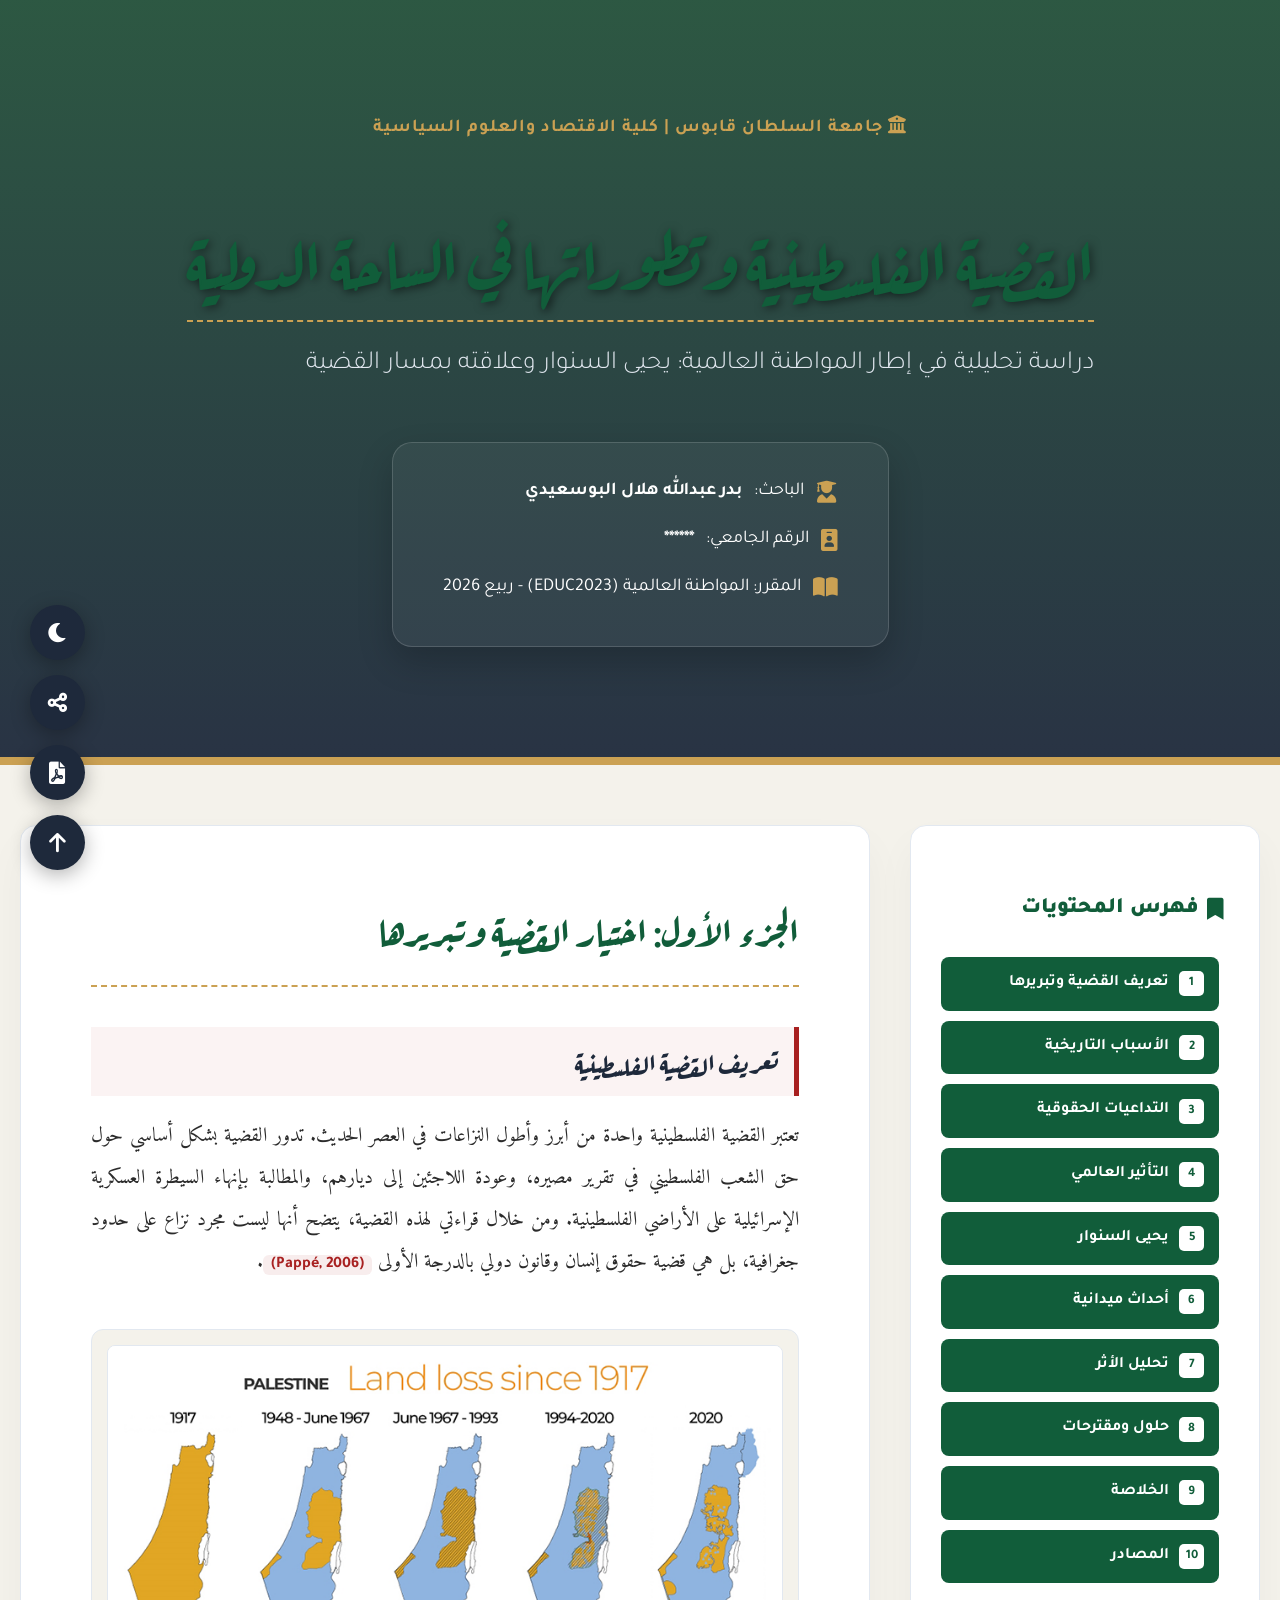
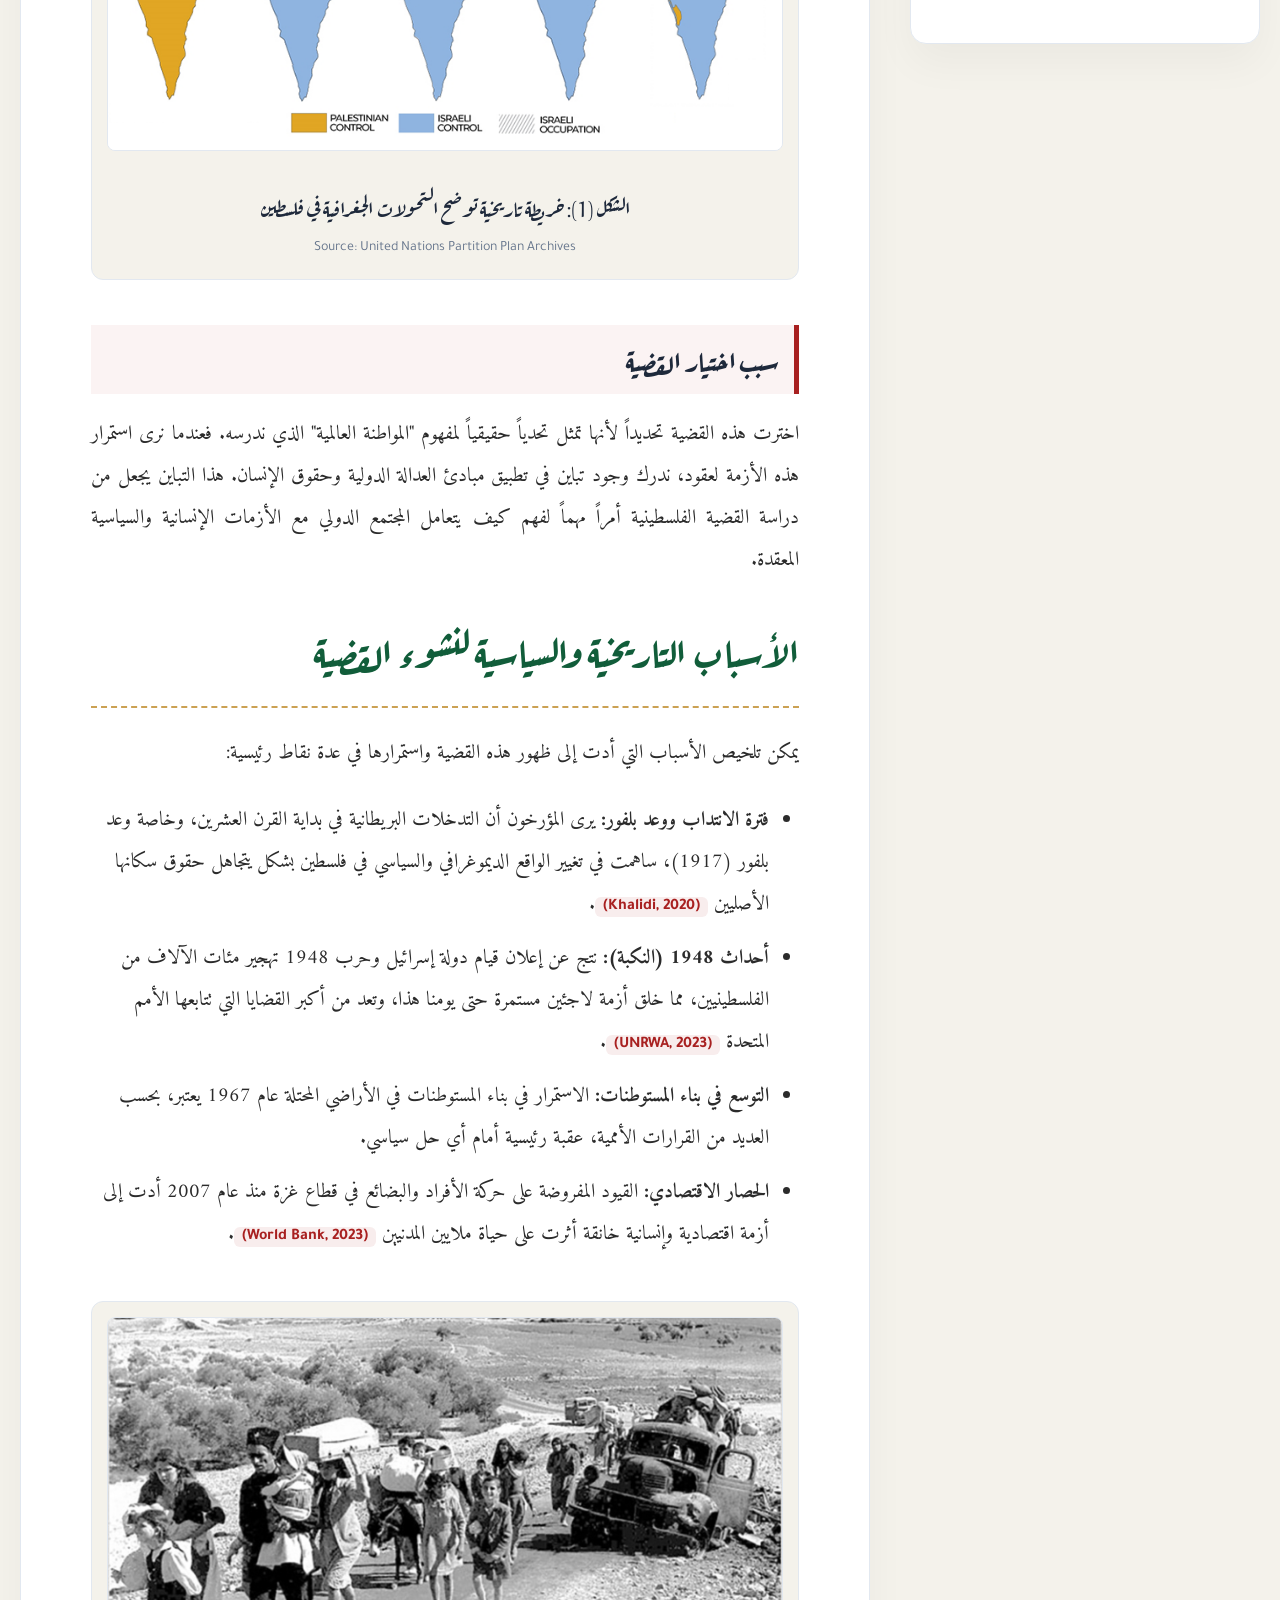
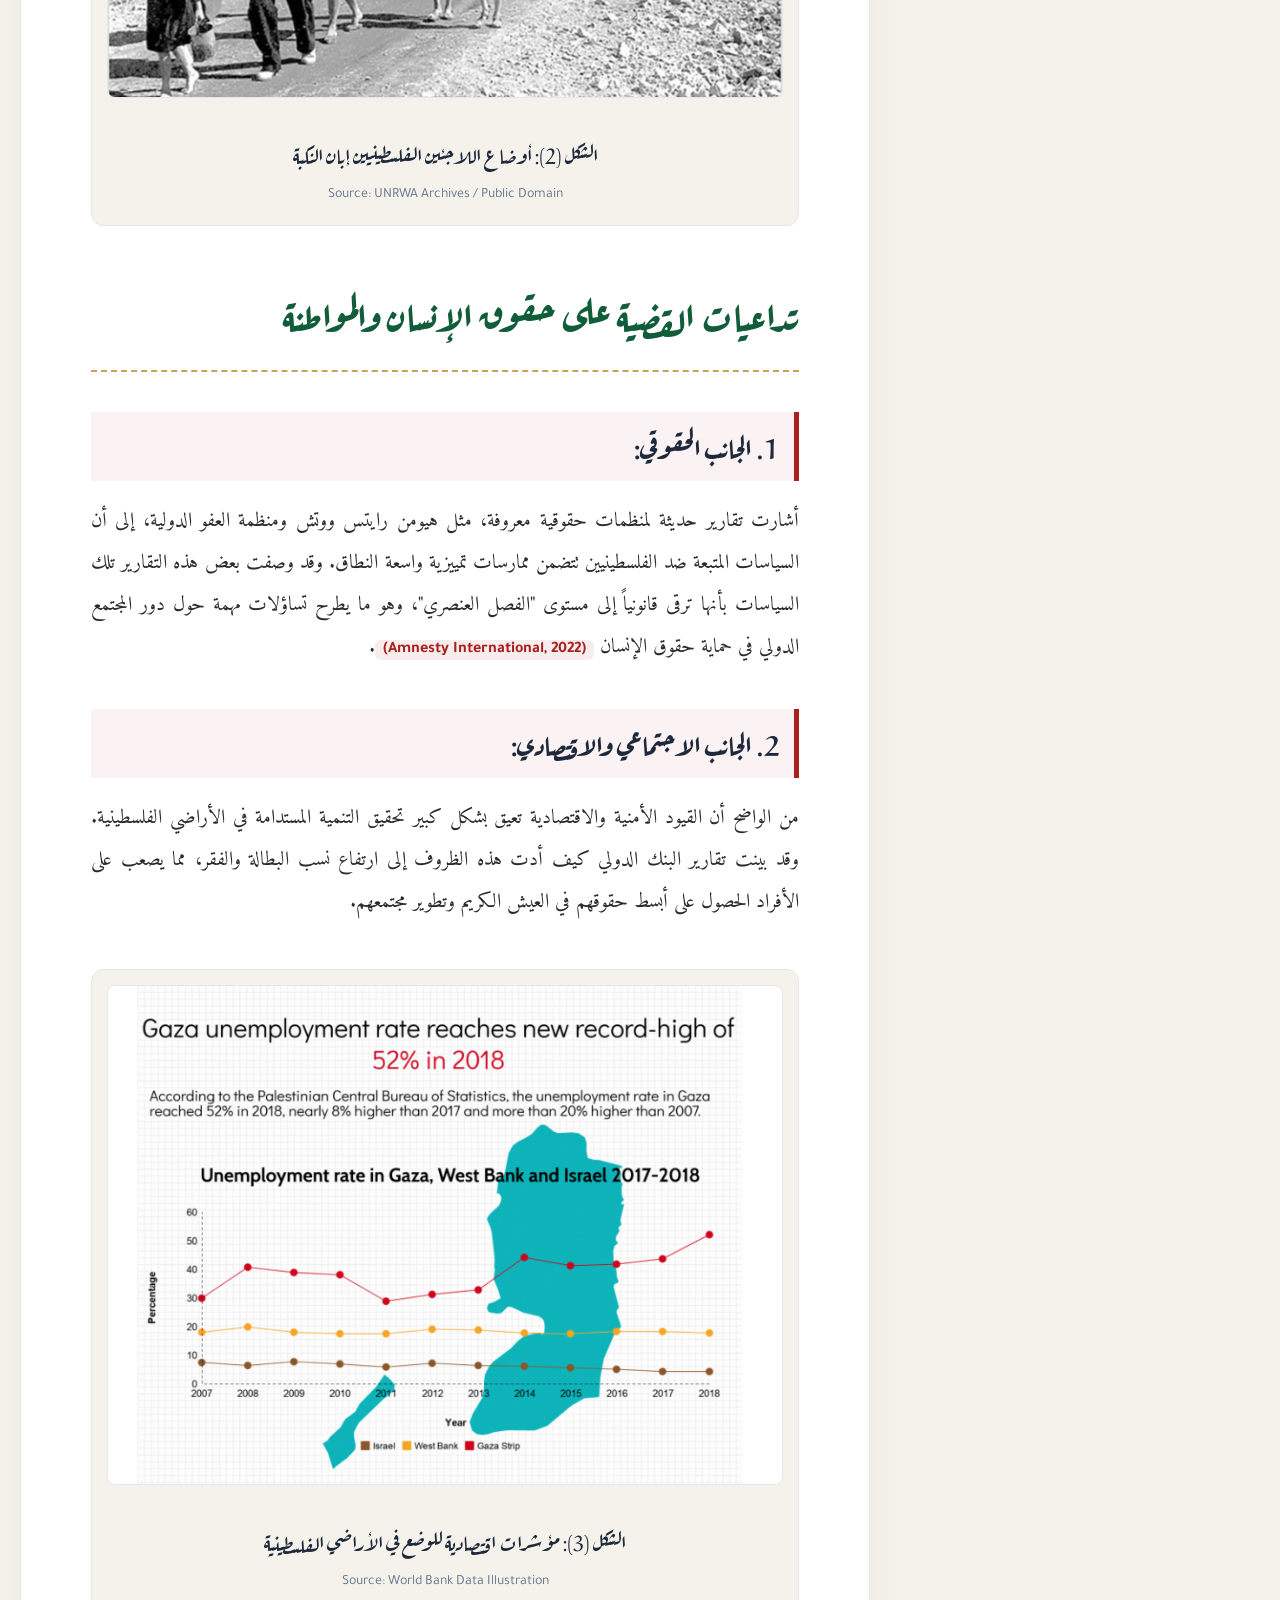
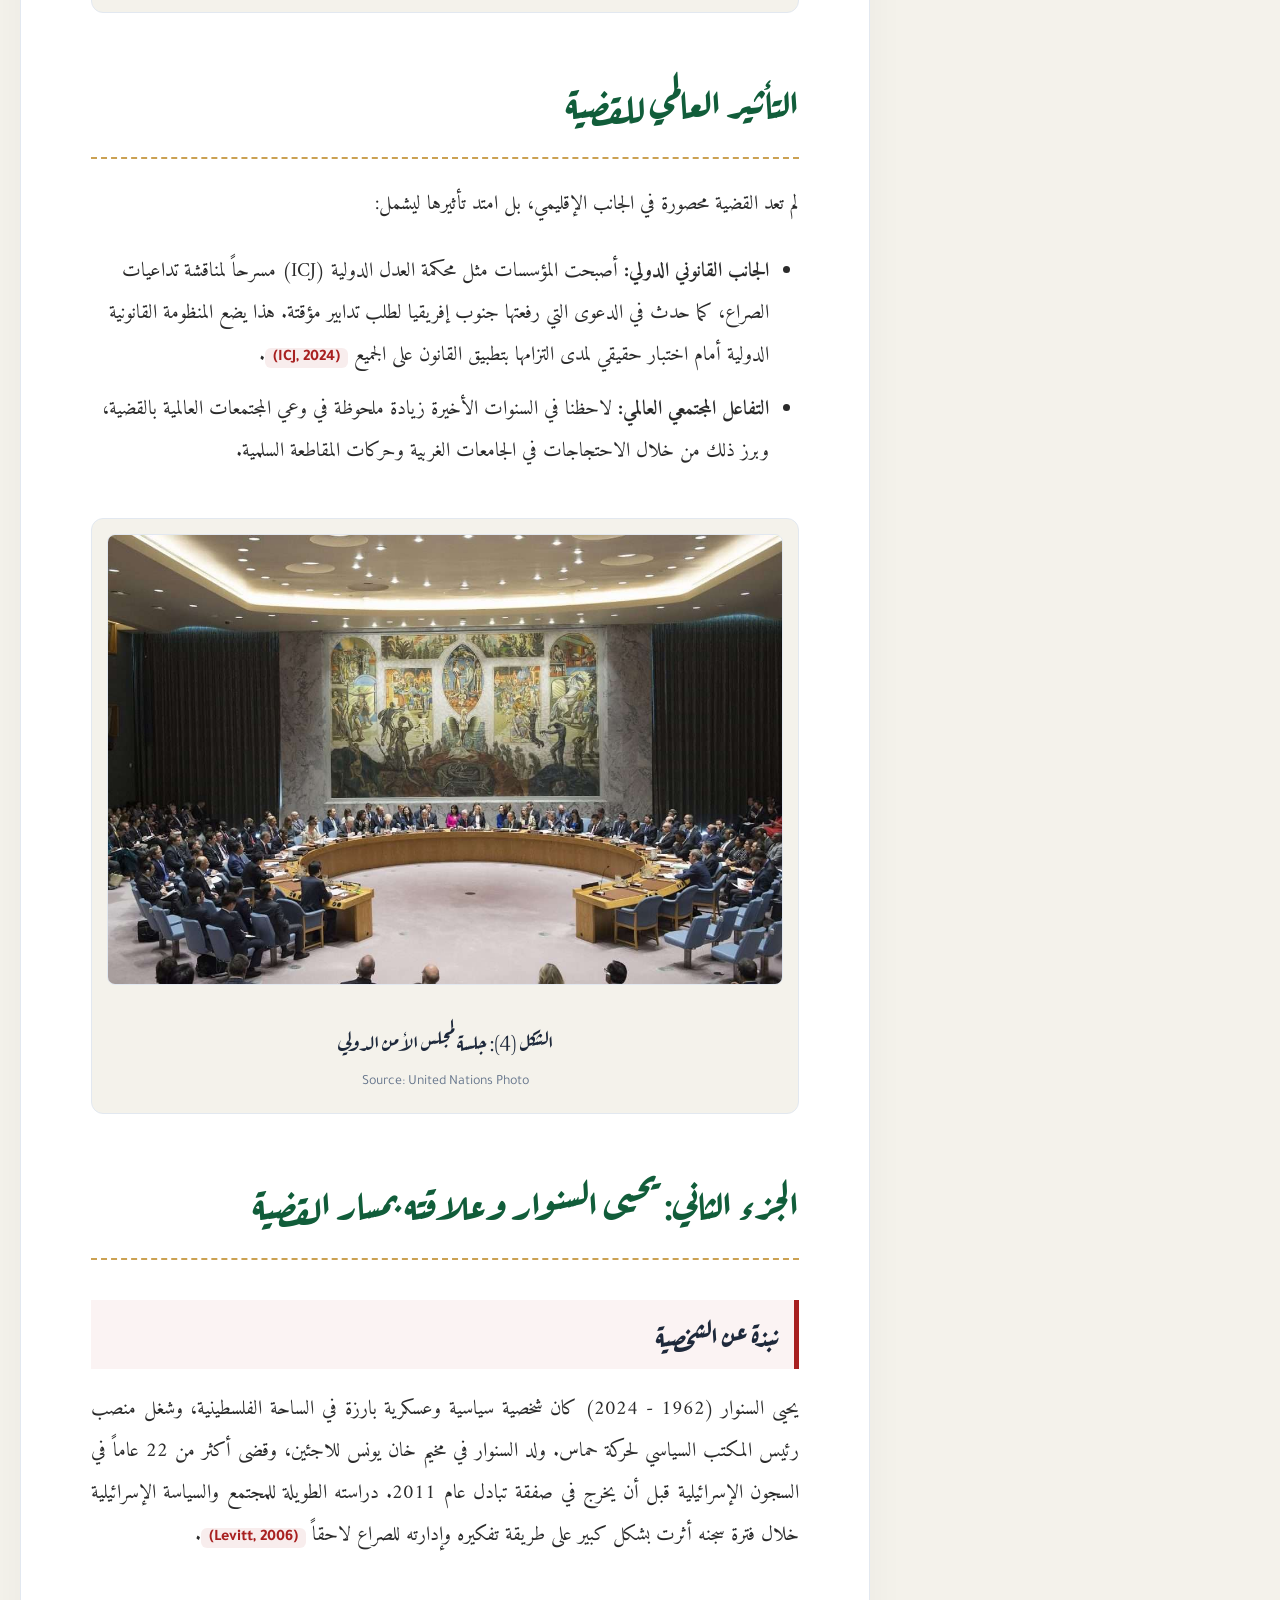
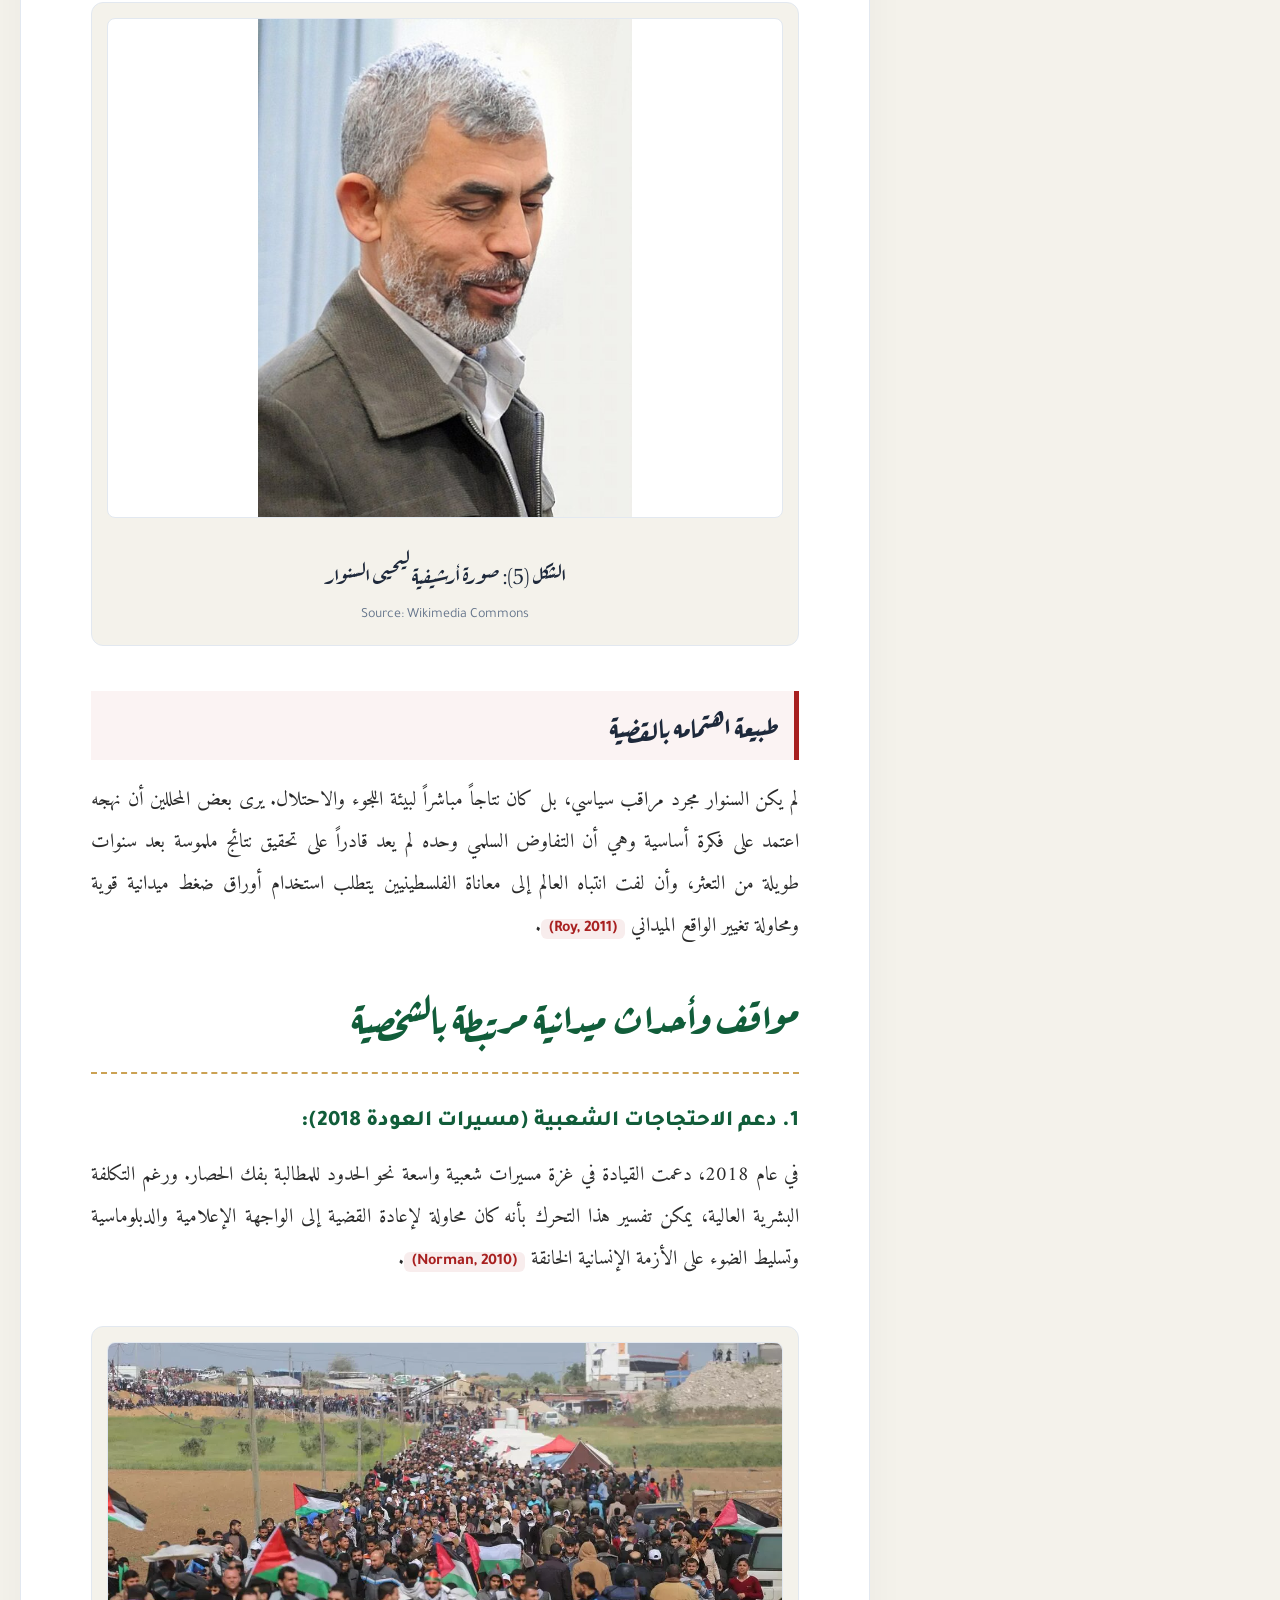
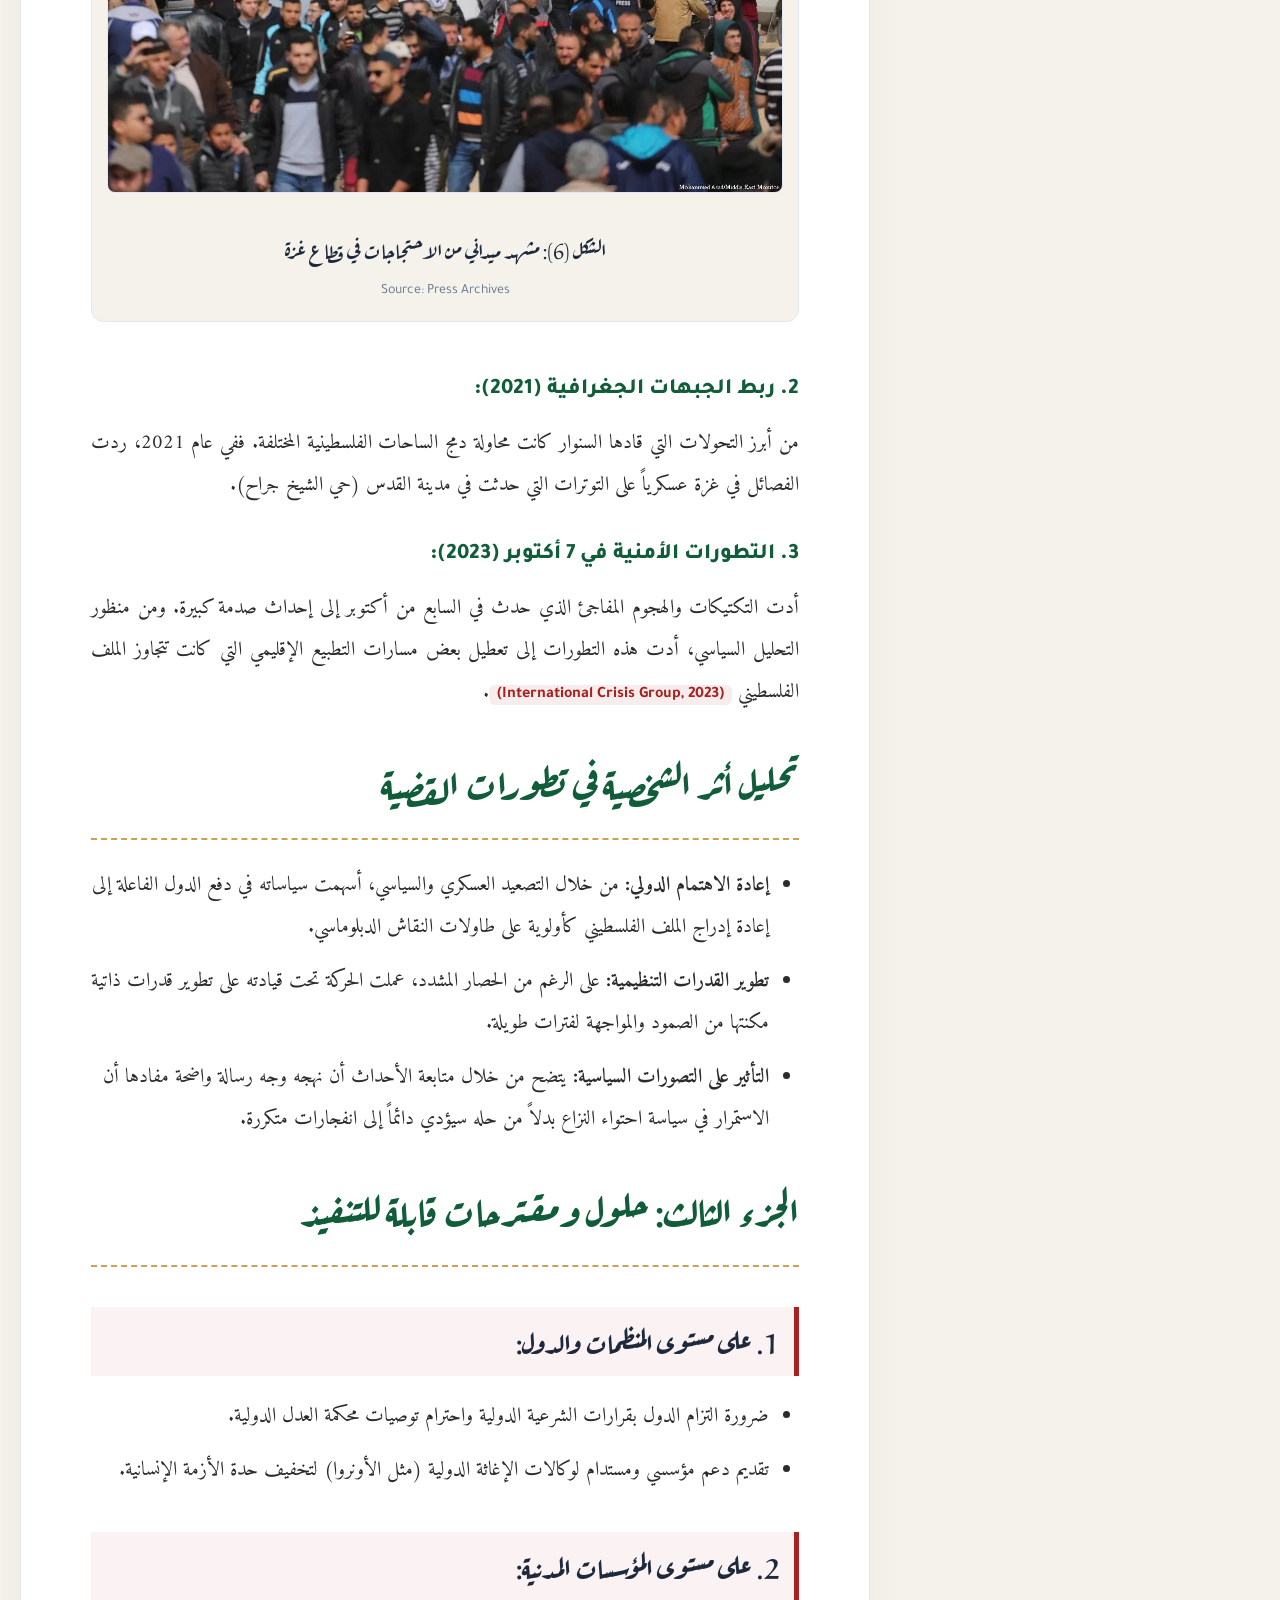
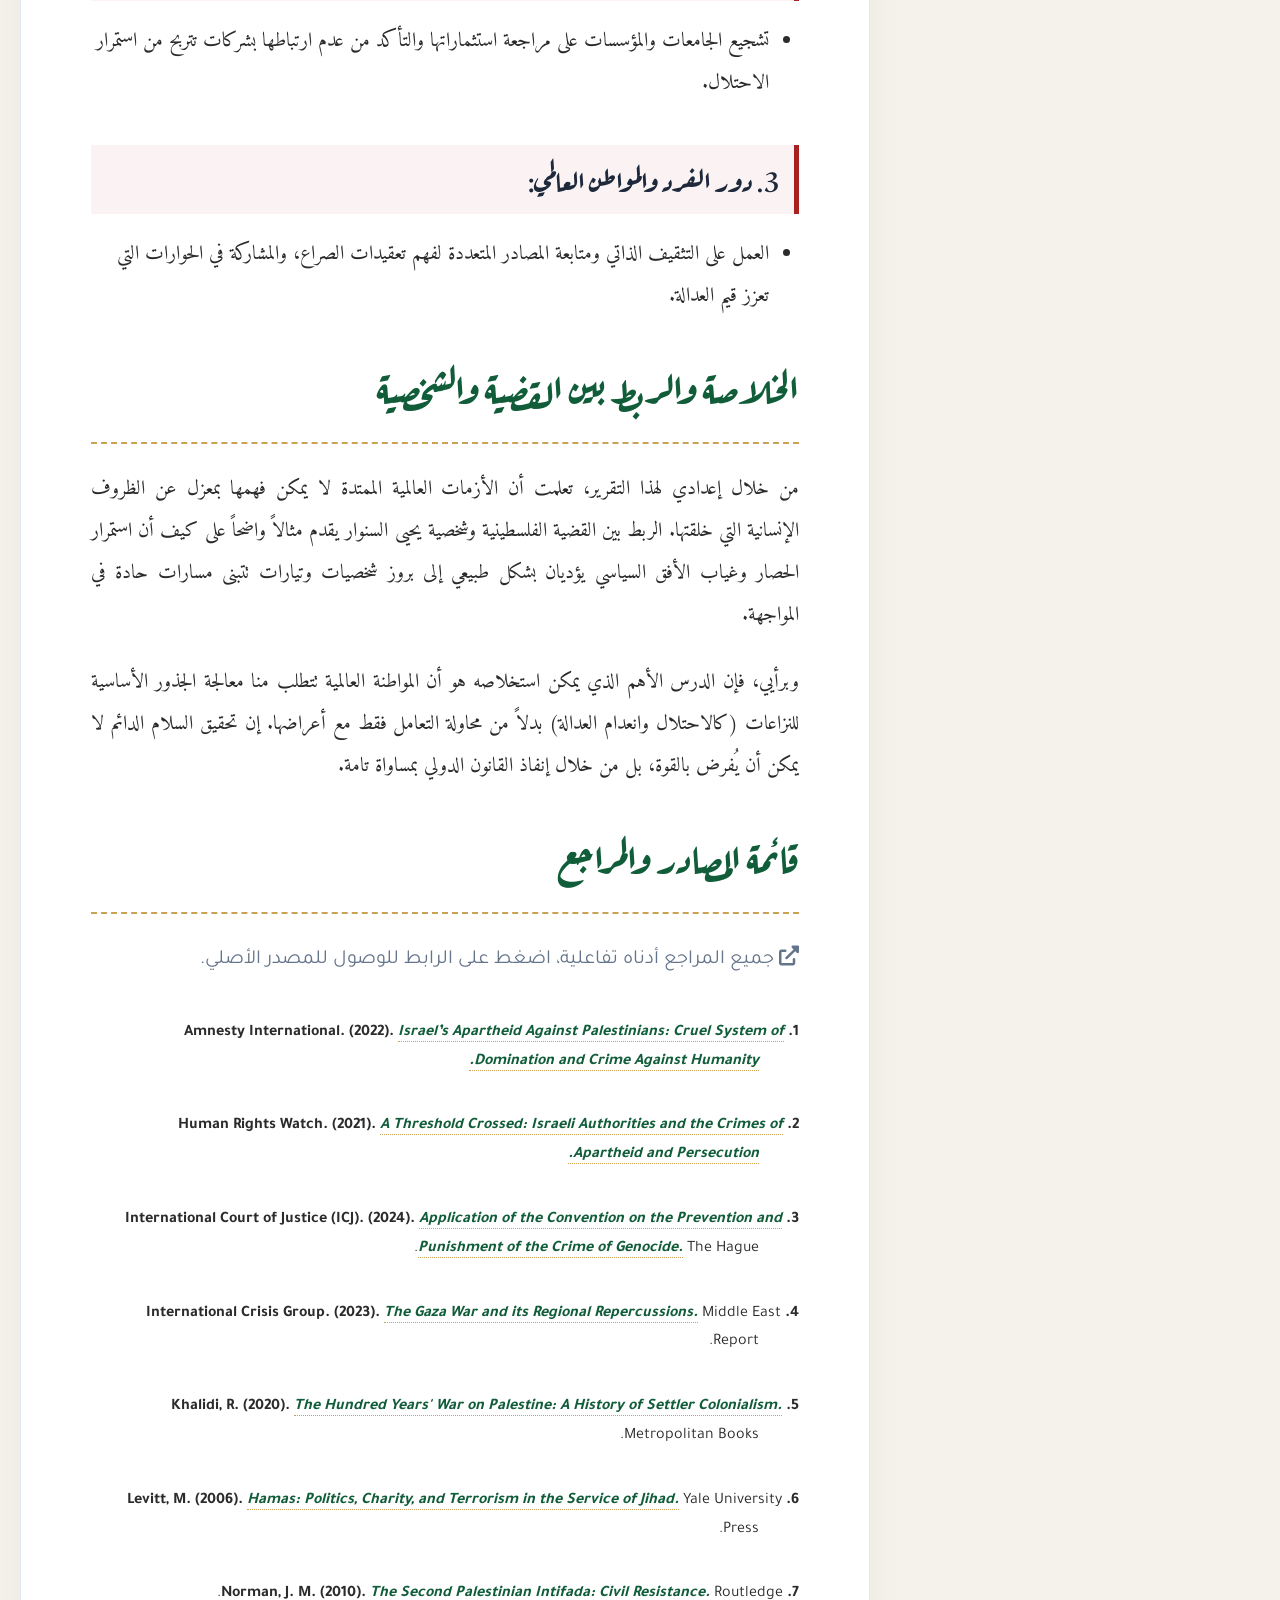
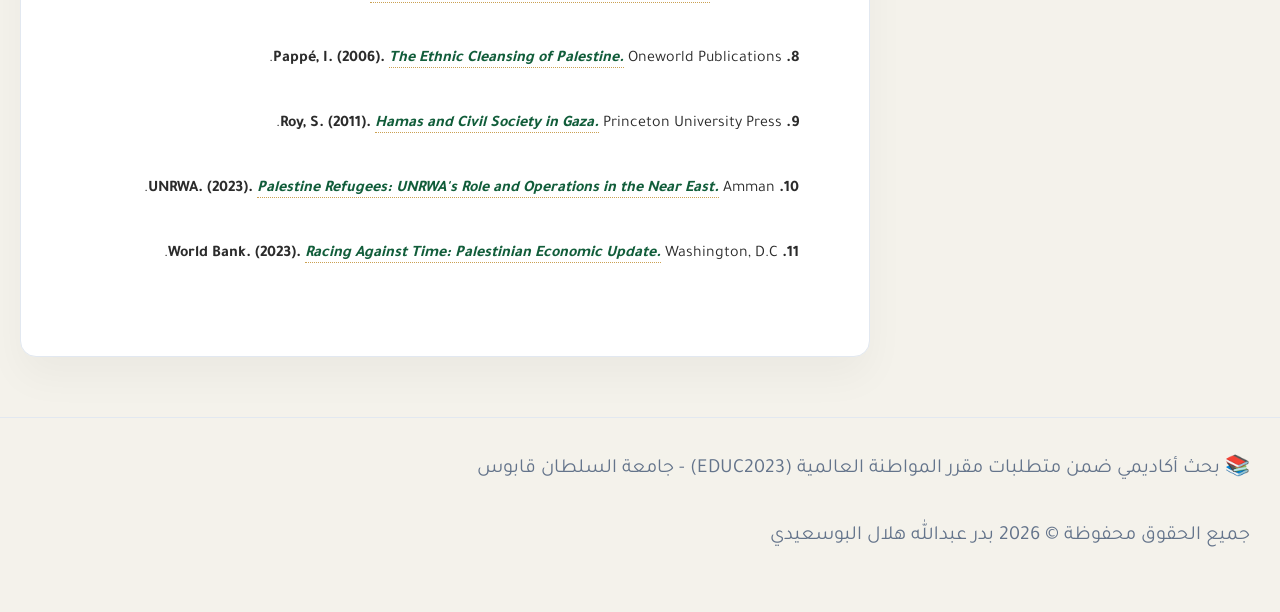
==== index.html @ a4c93e4f "Add files via upload" ====
<!DOCTYPE html>
<html lang="ar" dir="rtl">
<head>
    <meta charset="UTF-8">
    <meta name="viewport" content="width=device-width, initial-scale=1.0, maximum-scale=5.0, user-scalable=yes">
    
    <title>البحث الأكاديمي: القضية الفلسطينية - بدر البوسعيدي</title>
    
    <meta name="description" content="دراسة تحليلية في إطار المواطنة العالمية: يحيى السنوار وعلاقته بمسار القضية الفلسطينية. بحث أكاديمي محكم.">
    <meta name="keywords" content="القضية الفلسطينية, يحيى السنوار, المواطنة العالمية, حقوق الإنسان, الصراع العربي الإسرائيلي">
    <meta name="author" content="بدر عبدالله هلال البوسعيدي">
    <meta property="og:title" content="البحث الأكاديمي: القضية الفلسطينية وتطوراتها">
    <meta property="og:description" content="دراسة تحليلية في إطار المواطنة العالمية.">
    <meta property="og:type" content="article">
    <meta property="og:locale" content="ar_AR">
    
    <link rel="preconnect" href="https://fonts.googleapis.com">
    <link rel="preconnect" href="https://fonts.gstatic.com" crossorigin>
    <link href="https://fonts.googleapis.com/css2?family=Amiri:wght@400;700&family=Aref+Ruqaa:wght@400;700&family=Tajawal:wght@500;700;900&display=swap" rel="stylesheet">
    <link rel="stylesheet" href="https://cdnjs.cloudflare.com/ajax/libs/font-awesome/6.0.0-beta3/css/all.min.css">
    
    <style>
        /* ========== المتغيرات العامة (الوضع الفاتح والداكن) ========== */
        :root {
            --primary: #115d3a;
            --primary-dark: #0a3d25;
            --accent: #a82020;
            --gold: #cba153;
            --dark: #1e293b;
            --bg-site: #f4f2eb; 
            --bg-card: #ffffff;
            --text-main: #2b2b2b;
            --text-light: #64748b;
            --border: #e2e8f0;
            --sidebar-bg: #ffffff;
            --shadow: 0 20px 40px rgba(0,0,0,0.04);
        }

        body.dark-mode {
            --bg-site: #0f172a;
            --bg-card: #1e293b;
            --text-main: #e2e8f0;
            --text-light: #94a3b8;
            --border: #334155;
            --primary: #22c55e;
            --accent: #ef4444;
            --gold: #fbbf24;
            --sidebar-bg: #1e293b;
            --shadow: 0 20px 40px rgba(0,0,0,0.2);
        }

        * { margin: 0; padding: 0; box-sizing: border-box; }
        html { scroll-behavior: smooth; }
        
        body {
            font-family: 'Amiri', serif;
            background-color: var(--bg-site);
            color: var(--text-main);
            line-height: 2.1;
            font-size: 20px;
            transition: background-color 0.3s ease, color 0.3s ease;
        }

        /* ========== شريط تقدم القراءة ========== */
        .progress-container {
            position: fixed; top: 0; left: 0; width: 100%; height: 6px; background: transparent; z-index: 9999;
        }
        .progress-bar {
            height: 100%; background: linear-gradient(90deg, var(--accent), var(--gold), var(--primary)); width: 0%;
            transition: width 0.1s;
        }

        /* ========== الهيرو (Hero Section) ========== */
        .hero-section {
            background: linear-gradient(to bottom, rgba(10, 61, 37, 0.85), rgba(30, 41, 59, 0.95)), 
                        url('https://images.unsplash.com/photo-1541872703-74c5e44368f9?q=80&w=2000&auto=format&fit=crop') center/cover no-repeat fixed;
            color: white;
            min-height: 85vh;
            display: flex;
            align-items: center;
            justify-content: center;
            text-align: center;
            padding: 40px 20px;
            border-bottom: 8px solid var(--gold);
            position: relative;
        }
        
        .hero-content {
            position: relative; z-index: 2; max-width: 1000px; margin: 0 auto;
            opacity: 0; transform: translateY(40px); animation: fadeUp 0.8s ease-out forwards;
        }
        @keyframes fadeUp { to { opacity: 1; transform: translateY(0); } }
        
        .hero-uni {
            font-family: 'Tajawal', sans-serif; font-size: 18px; font-weight: 700; color: var(--gold);
            margin-bottom: 30px; letter-spacing: 1px;
        }
        .hero-title {
            font-family: 'Aref Ruqaa', serif; 
            font-size: clamp(45px, 6vw, 70px); 
            font-weight: 700; 
            line-height: 1.4; 
            margin-bottom: 15px; 
            text-shadow: 2px 2px 10px rgba(0,0,0,0.5);
        }
        .hero-subtitle {
            font-family: 'Tajawal', sans-serif; 
            font-size: clamp(20px, 3vw, 26px); 
            font-weight: 300; 
            color: #e2e8f0; 
            margin-bottom: 50px; 
        }
        
        .student-badge {
            background: rgba(255, 255, 255, 0.05); backdrop-filter: blur(12px);
            border: 1px solid rgba(255, 255, 255, 0.15); border-radius: 20px;
            padding: 30px 50px; display: inline-block; text-align: right;
            box-shadow: 0 15px 35px rgba(0,0,0,0.2);
        }
        .student-badge p {
            font-family: 'Tajawal', sans-serif; margin-bottom: 10px; font-size: 18px;
            display: flex; align-items: center; gap: 12px;
        }
        .student-badge i { color: var(--gold); font-size: 22px;}

        /* ========== الهيكل الرئيسي ========== */
        .main-wrapper {
            display: flex; flex-wrap: wrap; max-width: 1400px; margin: 0 auto; padding: 60px 20px; gap: 40px;
        }

        /* السايدبار (الفهرس الجانبي) */
        .sidebar {
            flex: 1 1 300px; max-width: 350px; position: sticky; top: 40px; height: fit-content;
            background: var(--sidebar-bg); border-radius: 16px; padding: 35px;
            border: 1px solid var(--border); box-shadow: var(--shadow);
            font-family: 'Tajawal', sans-serif;
            transition: background-color 0.3s, border-color 0.3s;
        }
        .sidebar h3 {
            color: var(--primary); margin-bottom: 25px; font-size: 22px; font-weight: 900;
            display: flex; align-items: center; gap: 8px;
        }
        .sidebar ul { list-style: none; padding: 0; counter-reset: menu-counter; }
        .sidebar li { margin-bottom: 10px; }
        .sidebar a {
            text-decoration: none; color: var(--text-light); font-size: 16px; font-weight: 600;
            display: flex; align-items: center; padding: 10px 15px; border-radius: 8px; transition: 0.3s;
        }
        .sidebar a::before {
            counter-increment: menu-counter; content: counter(menu-counter);
            background: var(--border); color: var(--dark); width: 25px; height: 25px;
            display: flex; align-items: center; justify-content: center; border-radius: 5px; margin-left: 10px; font-size: 13px;
        }
        .sidebar a:hover, .sidebar a.active {
            background: var(--primary); color: white; transform: translateX(-5px);
        }
        .sidebar a:hover::before, .sidebar a.active::before { background: white; color: var(--primary); }

        /* منطقة المحتوى */
        .content-area {
            flex: 3 1 600px; background: var(--bg-card); border-radius: 16px;
            padding: 60px 70px; border: 1px solid var(--border); box-shadow: var(--shadow);
            transition: background-color 0.3s, border-color 0.3s;
        }

        /* ========== تنسيقات العناوين ========== */
        h1 {
            font-family: 'Aref Ruqaa', serif; font-size: 40px; color: var(--primary);
            margin: 60px 0 25px; padding-bottom: 15px; border-bottom: 2px dashed var(--gold);
        }
        h1:first-child { margin-top: 0; }
        h2 {
            font-family: 'Aref Ruqaa', serif; font-size: 28px; color: var(--dark);
            margin: 40px 0 20px; border-right: 5px solid var(--accent); padding-right: 15px;
            background: rgba(168, 32, 32, 0.05); padding-top: 5px; padding-bottom: 5px;
        }
        h3 {
            font-family: 'Tajawal', sans-serif; font-size: 22px; color: var(--primary);
            margin: 25px 0 10px; font-weight: 800;
        }
        p { margin-bottom: 25px; text-align: justify; }
        ul { margin-bottom: 25px; padding-right: 30px; }
        li { margin-bottom: 12px; }

        /* الاستشهادات */
        .citation-link {
            color: var(--accent); font-weight: 700; text-decoration: none;
            font-family: 'Tajawal', sans-serif; font-size: 16px;
            background: rgba(168, 32, 32, 0.08); padding: 2px 8px; border-radius: 6px;
            transition: 0.3s; white-space: nowrap;
        }
        .citation-link:hover { background: var(--accent); color: white; }

        /* ========== إطارات الصور الثابتة ========== */
        .figure-container {
            margin: 45px 0; padding: 15px; background: var(--bg-site); border-radius: 12px;
            border: 1px solid var(--border); text-align: center; transition: 0.3s;
        }
        .figure-container:hover {
            border-color: var(--gold); box-shadow: 0 15px 30px rgba(0,0,0,0.08);
            transform: translateY(-5px);
        }
        .figure-container img {
            width: 100%; max-height: 500px; object-fit: contain; border-radius: 8px;
            margin-bottom: 15px; border: 1px solid var(--border); background-color: var(--bg-card);
        }
        .figure-caption {
            font-family: 'Aref Ruqaa', serif; font-size: 22px; color: var(--dark);
            margin-bottom: 5px;
        }
        .figure-source { font-size: 14px; color: var(--text-light); font-family: 'Tajawal', sans-serif; direction: ltr;}

        /* المراجع */
        .references-list { margin-top: 30px; font-family: 'Tajawal', sans-serif; direction: rtl;}
        .ref-item {
            margin-bottom: 20px; padding-right: 40px; text-indent: -40px;
            font-size: 16px; line-height: 1.8; transition: background 0.2s;
            border-radius: 8px; padding: 8px 40px 8px 15px;
        }
        .ref-item:hover { background: rgba(203, 161, 83, 0.1); }
        .ref-link {
            color: var(--primary); text-decoration: none; font-weight: bold;
            border-bottom: 1px dotted var(--gold); transition: 0.2s;
        }
        .ref-link:hover { color: var(--accent); border-bottom-color: var(--accent); }

        /* الأزرار العائمة */
        .floating-actions {
            position: fixed; bottom: 30px; left: 30px; display: flex; flex-direction: column; gap: 15px; z-index: 1000;
        }
        .action-btn {
            width: 55px; height: 55px; border-radius: 50%; border: none; background: var(--dark); color: white; 
            font-size: 22px; cursor: pointer; box-shadow: 0 5px 20px rgba(0,0,0,0.3); transition: 0.3s;
            display: flex; align-items: center; justify-content: center;
        }
        body.dark-mode .action-btn { background-color: var(--primary); color: white; }
        .action-btn:hover { background: var(--gold); transform: scale(1.1) rotate(5deg); color: #000; }
        #backToTop { opacity: 0; pointer-events: none; transform: translateY(20px); }
        #backToTop.show { opacity: 1; pointer-events: auto; transform: translateY(0); }

        /* الأنيميشن */
        .reveal { opacity: 0; transform: translateY(40px); transition: all 0.8s ease-out; }
        .reveal.active { opacity: 1; transform: translateY(0); }

        /* التجاوب (الهواتف) */
        @media (max-width: 992px) {
            .hero-section { min-height: 60vh; padding: 80px 15px; }
            .hero-title { font-size: 38px; }
            .main-wrapper { flex-direction: column; padding: 20px 10px; }
            .sidebar { position: relative; top: 0; max-width: 100%; margin-bottom: 20px; }
            .content-area { padding: 40px 20px; }
            h1 { font-size: 32px; }
            .floating-actions { bottom: 20px; left: 20px; }
            .action-btn { width: 45px; height: 45px; font-size: 18px; }
        }

        /* إعدادات الطباعة */
        @media print {
            * { -webkit-print-color-adjust: exact !important; print-color-adjust: exact !important; }
            body { background: white !important; color: black !important; }
            .hero-section {
                height: 100vh !important; display: flex; flex-direction: column; justify-content: center;
                background: linear-gradient(135deg, #0a3d25 0%, #115d3a 100%) !important;
                page-break-after: always; padding: 0 50px;
            }
            .hero-title { font-size: 60px; color: white; text-shadow: none; }
            .sidebar, .floating-actions, .progress-container { display: none !important; }
            .content-area { box-shadow: none; border: none; padding: 0; }
            h1 { page-break-before: always; }
            h1:first-child { page-break-before: avoid; }
            .figure-container, .ref-item { page-break-inside: avoid; }
            .reveal { opacity: 1 !important; transform: none !important; }
        }
    </style>
</head>
<body>

<div class="progress-container"><div class="progress-bar" id="progressBar"></div></div>

<div class="floating-actions">
    <button class="action-btn" id="themeToggle" title="الوضع الليلي"><i class="fas fa-moon" id="themeIcon"></i></button>
    <button class="action-btn" id="shareBtn" title="مشاركة البحث"><i class="fas fa-share-alt"></i></button>
    <button class="action-btn" onclick="window.print()" title="حفظ كـ PDF"><i class="fas fa-file-pdf"></i></button>
    <button class="action-btn" id="backToTop" title="العودة للأعلى"><i class="fas fa-arrow-up"></i></button>
</div>

<header class="hero-section">
    <div class="hero-content">
        <div class="hero-uni"><i class="fas fa-university"></i> جامعة السلطان قابوس | كلية الاقتصاد والعلوم السياسية</div>
        <h1 class="hero-title">القضية الفلسطينية وتطوراتها في الساحة الدولية</h1>
        <p class="hero-subtitle">دراسة تحليلية في إطار المواطنة العالمية: يحيى السنوار وعلاقته بمسار القضية</p>
        
        <div class="student-badge">
            <p><i class="fas fa-user-graduate"></i> الباحث: <strong>بدر عبدالله هلال البوسعيدي</strong></p>
            <p><i class="fas fa-id-badge"></i> الرقم الجامعي: <strong>******</strong></p>
            <p><i class="fas fa-book-open"></i> المقرر: المواطنة العالمية (EDUC2023) - ربيع 2026</p>
        </div>
    </div>
</header>

<div class="main-wrapper">
    
    <aside class="sidebar">
        <h3><i class="fas fa-bookmark"></i> فهرس المحتويات</h3>
        <nav id="navbar">
            <ul>
                <li><a href="#intro" class="nav-link">تعريف القضية وتبريرها</a></li>
                <li><a href="#causes" class="nav-link">الأسباب التاريخية</a></li>
                <li><a href="#impact" class="nav-link">التداعيات الحقوقية</a></li>
                <li><a href="#global" class="nav-link">التأثير العالمي</a></li>
                <li><a href="#persona" class="nav-link">يحيى السنوار</a></li>
                <li><a href="#events" class="nav-link">أحداث ميدانية</a></li>
                <li><a href="#analysis" class="nav-link">تحليل الأثر</a></li>
                <li><a href="#solutions" class="nav-link">حلول ومقترحات</a></li>
                <li><a href="#reflection" class="nav-link">الخلاصة</a></li>
                <li><a href="#references" class="nav-link">المصادر</a></li>
            </ul>
        </nav>
    </aside>

    <main class="content-area">
        
        <section id="intro" class="content-section reveal">
            <h1>الجزء الأول: اختيار القضية وتبريرها</h1>
            <h2>تعريف القضية الفلسطينية</h2>
            <p>تعتبر القضية الفلسطينية واحدة من أبرز وأطول النزاعات في العصر الحديث. تدور القضية بشكل أساسي حول حق الشعب الفلسطيني في تقرير مصيره، وعودة اللاجئين إلى ديارهم، والمطالبة بإنهاء السيطرة العسكرية الإسرائيلية على الأراضي الفلسطينية. ومن خلال قراءتي لهذه القضية، يتضح أنها ليست مجرد نزاع على حدود جغرافية، بل هي قضية حقوق إنسان وقانون دولي بالدرجة الأولى <a href="#ref8" class="citation-link">(Pappé, 2006)</a>.</p>
            
            <div class="figure-container">
                <img src="map.png" onerror="this.onerror=null; this.src='https://upload.wikimedia.org/wikipedia/commons/c/c5/UN_Partition_Plan_For_Palestine_1947.png';" alt="خريطة تاريخية لفلسطين">
                <div class="figure-caption">الشكل (1): خريطة تاريخية توضح التحولات الجغرافية في فلسطين</div>
                <div class="figure-source">Source: United Nations Partition Plan Archives</div>
            </div>

            <h2>سبب اختيار القضية</h2>
            <p>اخترت هذه القضية تحديداً لأنها تمثل تحدياً حقيقياً لمفهوم "المواطنة العالمية" الذي ندرسه. فعندما نرى استمرار هذه الأزمة لعقود، ندرك وجود تباين في تطبيق مبادئ العدالة الدولية وحقوق الإنسان. هذا التباين يجعل من دراسة القضية الفلسطينية أمراً مهماً لفهم كيف يتعامل المجتمع الدولي مع الأزمات الإنسانية والسياسية المعقدة.</p>
        </section>

        <section id="causes" class="content-section reveal">
            <h1>الأسباب التاريخية والسياسية لنشوء القضية</h1>
            <p>يمكن تلخيص الأسباب التي أدت إلى ظهور هذه القضية واستمرارها في عدة نقاط رئيسية:</p>
            <ul>
                <li><strong>فترة الانتداب ووعد بلفور:</strong> يرى المؤرخون أن التدخلات البريطانية في بداية القرن العشرين، وخاصة وعد بلفور (1917)، ساهمت في تغيير الواقع الديموغرافي والسياسي في فلسطين بشكل يتجاهل حقوق سكانها الأصليين <a href="#ref5" class="citation-link">(Khalidi, 2020)</a>.</li>
                <li><strong>أحداث 1948 (النكبة):</strong> نتج عن إعلان قيام دولة إسرائيل وحرب 1948 تهجير مئات الآلاف من الفلسطينيين، مما خلق أزمة لاجئين مستمرة حتى يومنا هذا، وتعد من أكبر القضايا التي تتابعها الأمم المتحدة <a href="#ref10" class="citation-link">(UNRWA, 2023)</a>.</li>
                <li><strong>التوسع في بناء المستوطنات:</strong> الاستمرار في بناء المستوطنات في الأراضي المحتلة عام 1967 يعتبر، بحسب العديد من القرارات الأممية، عقبة رئيسية أمام أي حل سياسي.</li>
                <li><strong>الحصار الاقتصادي:</strong> القيود المفروضة على حركة الأفراد والبضائع في قطاع غزة منذ عام 2007 أدت إلى أزمة اقتصادية وإنسانية خانقة أثرت على حياة ملايين المدنيين <a href="#ref11" class="citation-link">(World Bank, 2023)</a>.</li>
            </ul>

            <div class="figure-container">
                <img src="refugees.jpg" onerror="this.onerror=null; this.src='https://upload.wikimedia.org/wikipedia/commons/c/cd/Palestinian_refugees_1948.jpg';" alt="أوضاع اللاجئين">
                <div class="figure-caption">الشكل (2): أوضاع اللاجئين الفلسطينيين إبان النكبة</div>
                <div class="figure-source">Source: UNRWA Archives / Public Domain</div>
            </div>
        </section>

        <section id="impact" class="content-section reveal">
            <h1>تداعيات القضية على حقوق الإنسان والمواطنة</h1>
            <h2>1. الجانب الحقوقي:</h2>
            <p>أشارت تقارير حديثة لمنظمات حقوقية معروفة، مثل هيومن رايتس ووتش ومنظمة العفو الدولية، إلى أن السياسات المتبعة ضد الفلسطينيين تتضمن ممارسات تمييزية واسعة النطاق. وقد وصفت بعض هذه التقارير تلك السياسات بأنها ترقى قانونياً إلى مستوى "الفصل العنصري"، وهو ما يطرح تساؤلات مهمة حول دور المجتمع الدولي في حماية حقوق الإنسان <a href="#ref1" class="citation-link">(Amnesty International, 2022)</a>.</p>
            
            <h2>2. الجانب الاجتماعي والاقتصادي:</h2>
            <p>من الواضح أن القيود الأمنية والاقتصادية تعيق بشكل كبير تحقيق التنمية المستدامة في الأراضي الفلسطينية. وقد بينت تقارير البنك الدولي كيف أدت هذه الظروف إلى ارتفاع نسب البطالة والفقر، مما يصعب على الأفراد الحصول على أبسط حقوقهم في العيش الكريم وتطوير مجتمعهم.</p>

            <div class="figure-container">
                <img src="economy.jpg" onerror="this.onerror=null; this.src='https://images.unsplash.com/photo-1551288049-bebda4e38f71?q=80&w=1000&auto=format&fit=crop';" alt="مؤشرات اقتصادية">
                <div class="figure-caption">الشكل (3): مؤشرات اقتصادية للوضع في الأراضي الفلسطينية</div>
                <div class="figure-source">Source: World Bank Data Illustration</div>
            </div>
        </section>

        <section id="global" class="content-section reveal">
            <h1>التأثير العالمي للقضية</h1>
            <p>لم تعد القضية محصورة في الجانب الإقليمي، بل امتد تأثيرها ليشمل:</p>
            <ul>
                <li><strong>الجانب القانوني الدولي:</strong> أصبحت المؤسسات مثل محكمة العدل الدولية (ICJ) مسرحاً لمناقشة تداعيات الصراع، كما حدث في الدعوى التي رفعتها جنوب إفريقيا لطلب تدابير مؤقتة. هذا يضع المنظومة القانونية الدولية أمام اختبار حقيقي لمدى التزامها بتطبيق القانون على الجميع <a href="#ref3" class="citation-link">(ICJ, 2024)</a>.</li>
                <li><strong>التفاعل المجتمعي العالمي:</strong> لاحظنا في السنوات الأخيرة زيادة ملحوظة في وعي المجتمعات العالمية بالقضية، وبرز ذلك من خلال الاحتجاجات في الجامعات الغربية وحركات المقاطعة السلمية.</li>
            </ul>

            <div class="figure-container">
                <img src="un.jpg" onerror="this.onerror=null; this.src='https://upload.wikimedia.org/wikipedia/commons/b/b3/United_Nations_Security_Council_Chamber_-_New_York_City.jpg';" alt="جلسة أممية">
                <div class="figure-caption">الشكل (4): جلسة لمجلس الأمن الدولي</div>
                <div class="figure-source">Source: United Nations Photo</div>
            </div>
        </section>

        <section id="persona" class="content-section reveal">
            <h1>الجزء الثاني: يحيى السنوار وعلاقته بمسار القضية</h1>
            <h2>نبذة عن الشخصية</h2>
            <p>يحيى السنوار (1962 - 2024) كان شخصية سياسية وعسكرية بارزة في الساحة الفلسطينية، وشغل منصب رئيس المكتب السياسي لحركة حماس. ولد السنوار في مخيم خان يونس للاجئين، وقضى أكثر من 22 عاماً في السجون الإسرائيلية قبل أن يخرج في صفقة تبادل عام 2011. دراسته الطويلة للمجتمع والسياسة الإسرائيلية خلال فترة سجنه أثرت بشكل كبير على طريقة تفكيره وإدارته للصراع لاحقاً <a href="#ref6" class="citation-link">(Levitt, 2006)</a>.</p>
            
            <div class="figure-container">
                <img src="sinwar.jpg" onerror="this.onerror=null; this.src='https://upload.wikimedia.org/wikipedia/commons/c/c3/Yahya_Sinwar_2011.jpg';" alt="صورة السنوار">
                <div class="figure-caption">الشكل (5): صورة أرشيفية ليحيى السنوار</div>
                <div class="figure-source">Source: Wikimedia Commons</div>
            </div>

            <h2>طبيعة اهتمامه بالقضية</h2>
            <p>لم يكن السنوار مجرد مراقب سياسي، بل كان نتاجاً مباشراً لبيئة اللجوء والاحتلال. يرى بعض المحللين أن نهجه اعتمد على فكرة أساسية وهي أن التفاوض السلمي وحده لم يعد قادراً على تحقيق نتائج ملموسة بعد سنوات طويلة من التعثر، وأن لفت انتباه العالم إلى معاناة الفلسطينيين يتطلب استخدام أوراق ضغط ميدانية قوية ومحاولة تغيير الواقع الميداني <a href="#ref9" class="citation-link">(Roy, 2011)</a>.</p>
        </section>

        <section id="events" class="content-section reveal">
            <h1>مواقف وأحداث ميدانية مرتبطة بالشخصية</h1>
            <h3>1. دعم الاحتجاجات الشعبية (مسيرات العودة 2018):</h3>
            <p>في عام 2018، دعمت القيادة في غزة مسيرات شعبية واسعة نحو الحدود للمطالبة بفك الحصار. ورغم التكلفة البشرية العالية، يمكن تفسير هذا التحرك بأنه كان محاولة لإعادة القضية إلى الواجهة الإعلامية والدبلوماسية وتسليط الضوء على الأزمة الإنسانية الخانقة <a href="#ref7" class="citation-link">(Norman, 2010)</a>.</p>
            
            <div class="figure-container">
                <img src="march.jpg" onerror="this.onerror=null; this.src='https://upload.wikimedia.org/wikipedia/commons/7/7b/Great_March_of_Return.jpg';" alt="مسيرات العودة">
                <div class="figure-caption">الشكل (6): مشهد ميداني من الاحتجاجات في قطاع غزة</div>
                <div class="figure-source">Source: Press Archives</div>
            </div>

            <h3>2. ربط الجبهات الجغرافية (2021):</h3>
            <p>من أبرز التحولات التي قادها السنوار كانت محاولة دمج الساحات الفلسطينية المختلفة. ففي عام 2021، ردت الفصائل في غزة عسكرياً على التوترات التي حدثت في مدينة القدس (حي الشيخ جراح).</p>
            
            <h3>3. التطورات الأمنية في 7 أكتوبر (2023):</h3>
            <p>أدت التكتيكات والهجوم المفاجئ الذي حدث في السابع من أكتوبر إلى إحداث صدمة كبيرة. ومن منظور التحليل السياسي، أدت هذه التطورات إلى تعطيل بعض مسارات التطبيع الإقليمي التي كانت تتجاوز الملف الفلسطيني <a href="#ref4" class="citation-link">(International Crisis Group, 2023)</a>.</p>
        </section>

        <section id="analysis" class="content-section reveal">
            <h1>تحليل أثر الشخصية في تطورات القضية</h1>
            <ul>
                <li><strong>إعادة الاهتمام الدولي:</strong> من خلال التصعيد العسكري والسياسي، أسهمت سياساته في دفع الدول الفاعلة إلى إعادة إدراج الملف الفلسطيني كأولوية على طاولات النقاش الدبلوماسي.</li>
                <li><strong>تطوير القدرات التنظيمية:</strong> على الرغم من الحصار المشدد، عملت الحركة تحت قيادته على تطوير قدرات ذاتية مكنتها من الصمود والمواجهة لفترات طويلة.</li>
                <li><strong>التأثير على التصورات السياسية:</strong> يتضح من خلال متابعة الأحداث أن نهجه وجه رسالة واضحة مفادها أن الاستمرار في سياسة احتواء النزاع بدلاً من حله سيؤدي دائماً إلى انفجارات متكررة.</li>
            </ul>
        </section>

        <section id="solutions" class="content-section reveal">
            <h1>الجزء الثالث: حلول ومقترحات قابلة للتنفيذ</h1>
            <h2>1. على مستوى المنظمات والدول:</h2>
            <ul>
                <li>ضرورة التزام الدول بقرارات الشرعية الدولية واحترام توصيات محكمة العدل الدولية.</li>
                <li>تقديم دعم مؤسسي ومستدام لوكالات الإغاثة الدولية (مثل الأونروا) لتخفيف حدة الأزمة الإنسانية.</li>
            </ul>

            <h2>2. على مستوى المؤسسات المدنية:</h2>
            <ul>
                <li>تشجيع الجامعات والمؤسسات على مراجعة استثماراتها والتأكد من عدم ارتباطها بشركات تتربح من استمرار الاحتلال.</li>
            </ul>

            <h2>3. دور الفرد والمواطن العالمي:</h2>
            <ul>
                <li>العمل على التثقيف الذاتي ومتابعة المصادر المتعددة لفهم تعقيدات الصراع، والمشاركة في الحوارات التي تعزز قيم العدالة.</li>
            </ul>
        </section>

        <section id="reflection" class="content-section reveal">
            <h1>الخلاصة والربط بين القضية والشخصية</h1>
            <p>من خلال إعدادي لهذا التقرير، تعلمت أن الأزمات العالمية الممتدة لا يمكن فهمها بمعزل عن الظروف الإنسانية التي خلقتها. الربط بين القضية الفلسطينية وشخصية يحيى السنوار يقدم مثالاً واضحاً على كيف أن استمرار الحصار وغياب الأفق السياسي يؤديان بشكل طبيعي إلى بروز شخصيات وتيارات تتبنى مسارات حادة في المواجهة.</p>
            <p>وبرأيي، فإن الدرس الأهم الذي يمكن استخلاصه هو أن المواطنة العالمية تتطلب منا معالجة الجذور الأساسية للنزاعات (كالاحتلال وانعدام العدالة) بدلاً من محاولة التعامل فقط مع أعراضها. إن تحقيق السلام الدائم لا يمكن أن يُفرض بالقوة، بل من خلال إنفاذ القانون الدولي بمساواة تامة.</p>
        </section>

        <section id="references" class="content-section reveal">
            <h1>قائمة المصادر والمراجع</h1>
            <p style="font-family:'Tajawal', sans-serif; color:var(--text-light); margin-bottom:20px;">
                <i class="fas fa-external-link-alt"></i> جميع المراجع أدناه تفاعلية، اضغط على الرابط للوصول للمصدر الأصلي.
            </p>
            
            <div class="references-list">
                <div class="ref-item" id="ref1">
                    <strong>1. Amnesty International. (2022).</strong> <a href="https://www.amnesty.org/en/documents/mde15/5141/2022/en/" target="_blank" class="ref-link"><em>Israel’s Apartheid Against Palestinians: Cruel System of Domination and Crime Against Humanity.</em></a>
                </div>
                <div class="ref-item" id="ref2">
                    <strong>2. Human Rights Watch. (2021).</strong> <a href="https://www.hrw.org/report/2021/04/27/threshold-crossed/israeli-authorities-and-crimes-apartheid-and-persecution" target="_blank" class="ref-link"><em>A Threshold Crossed: Israeli Authorities and the Crimes of Apartheid and Persecution.</em></a>
                </div>
                <div class="ref-item" id="ref3">
                    <strong>3. International Court of Justice (ICJ). (2024).</strong> <a href="https://www.icj-cij.org/index.php/case/192" target="_blank" class="ref-link"><em>Application of the Convention on the Prevention and Punishment of the Crime of Genocide.</em></a> The Hague.
                </div>
                <div class="ref-item" id="ref4">
                    <strong>4. International Crisis Group. (2023).</strong> <a href="https://www.crisisgroup.org/middle-east-north-africa/eastern-mediterranean/gaza-israelpalestine" target="_blank" class="ref-link"><em>The Gaza War and its Regional Repercussions.</em></a> Middle East Report.
                </div>
                <div class="ref-item" id="ref5">
                    <strong>5. Khalidi, R. (2020).</strong> <a href="https://books.google.com/books/about/The_Hundred_Years_War_on_Palestine.html?id=9A4PEAAAQBAJ" target="_blank" class="ref-link"><em>The Hundred Years' War on Palestine: A History of Settler Colonialism.</em></a> Metropolitan Books.
                </div>
                <div class="ref-item" id="ref6">
                    <strong>6. Levitt, M. (2006).</strong> <a href="https://yalebooks.yale.edu/book/9780300122589/hamas" target="_blank" class="ref-link"><em>Hamas: Politics, Charity, and Terrorism in the Service of Jihad.</em></a> Yale University Press.
                </div>
                <div class="ref-item" id="ref7">
                    <strong>7. Norman, J. M. (2010).</strong> <a href="https://www.routledge.com/The-Second-Palestinian-Intifada-Civil-Resistance/Norman/p/book/9780415782812" target="_blank" class="ref-link"><em>The Second Palestinian Intifada: Civil Resistance.</em></a> Routledge.
                </div>
                <div class="ref-item" id="ref8">
                    <strong>8. Pappé, I. (2006).</strong> <a href="https://oneworld-publications.com/ethnic-cleansing-palestine" target="_blank" class="ref-link"><em>The Ethnic Cleansing of Palestine.</em></a> Oneworld Publications.
                </div>
                <div class="ref-item" id="ref9">
                    <strong>9. Roy, S. (2011).</strong> <a href="https://press.princeton.edu/books/paperback/9780691154503/hamas-and-civil-society-in-gaza" target="_blank" class="ref-link"><em>Hamas and Civil Society in Gaza.</em></a> Princeton University Press.
                </div>
                <div class="ref-item" id="ref10">
                    <strong>10. UNRWA. (2023).</strong> <a href="https://www.unrwa.org/resources/reports/unrwa-annual-report-2023" target="_blank" class="ref-link"><em>Palestine Refugees: UNRWA's Role and Operations in the Near East.</em></a> Amman.
                </div>
                <div class="ref-item" id="ref11">
                    <strong>11. World Bank. (2023).</strong> <a href="https://www.worldbank.org/en/country/westbankandgaza/publication/economic-update" target="_blank" class="ref-link"><em>Racing Against Time: Palestinian Economic Update.</em></a> Washington, D.C.
                </div>
            </div>
        </section>
    </main>
</div>

<footer style="text-align:center; padding:30px; font-family:'Tajawal', sans-serif; color:var(--text-light); border-top:1px solid var(--border); background:var(--bg-site);">
    <p>📚 بحث أكاديمي ضمن متطلبات مقرر المواطنة العالمية (EDUC2023) - جامعة السلطان قابوس</p>
    <p>جميع الحقوق محفوظة © 2026 بدر عبدالله هلال البوسعيدي</p>
</footer>

<script>
    // 1. شريط التقدم وزر العودة للأعلى
    window.onscroll = function() {
        var winScroll = document.body.scrollTop || document.documentElement.scrollTop;
        var height = document.documentElement.scrollHeight - document.documentElement.clientHeight;
        var scrolled = (winScroll / height) * 100;
        document.getElementById("progressBar").style.width = scrolled + "%";

        var backBtn = document.getElementById("backToTop");
        if (winScroll > 300) backBtn.classList.add("show");
        else backBtn.classList.remove("show");
    };

    // 2. تفعيل العودة للأعلى
    document.getElementById("backToTop").addEventListener("click", function() {
        window.scrollTo({ top: 0, behavior: 'smooth' });
    });

    // 3. الوضع الليلي مع الحفظ
    function toggleTheme() {
        document.body.classList.toggle('dark-mode');
        var icon = document.getElementById('themeIcon');
        if (document.body.classList.contains('dark-mode')) {
            icon.classList.replace('fa-moon', 'fa-sun');
            localStorage.setItem('theme', 'dark');
        } else {
            icon.classList.replace('fa-sun', 'fa-moon');
            localStorage.setItem('theme', 'light');
        }
    }

    (function loadTheme() {
        var saved = localStorage.getItem('theme');
        if (saved === 'dark') {
            document.body.classList.add('dark-mode');
            document.getElementById('themeIcon').classList.replace('fa-moon', 'fa-sun');
        }
    })();

    document.getElementById('themeToggle').addEventListener('click', toggleTheme);

    // 4. تفعيل المشاركة
    document.getElementById('shareBtn').addEventListener('click', function() {
        if (navigator.share) {
            navigator.share({
                title: 'البحث الأكاديمي: القضية الفلسطينية',
                text: 'دراسة تحليلية في إطار المواطنة العالمية.',
                url: window.location.href,
            }).catch(console.error);
        } else {
            navigator.clipboard.writeText(window.location.href);
            alert('تم نسخ الرابط! يمكنك الآن مشاركته.');
        }
    });

    // 5. تأثيرات الظهور (Reveal)
    function revealElements() {
        var reveals = document.querySelectorAll('.reveal');
        for (var i = 0; i < reveals.length; i++) {
            var windowHeight = window.innerHeight;
            var elementTop = reveals[i].getBoundingClientRect().top;
            var elementVisible = 100;
            if (elementTop < windowHeight - elementVisible) {
                reveals[i].classList.add('active');
            }
        }
    }
    window.addEventListener('scroll', revealElements);
    revealElements();

    // 6. الفهرس الذكي النشط
    const sections = document.querySelectorAll('.content-section');
    const navLinks = document.querySelectorAll('.nav-link');

    window.addEventListener('scroll', () => {
        let current = '';
        sections.forEach(section => {
            const sectionTop = section.offsetTop - 200;
            if (window.scrollY >= sectionTop) {
                current = section.getAttribute('id');
            }
        });
        navLinks.forEach(link => {
            link.classList.remove('active');
            if (link.getAttribute('href').includes(current)) {
                link.classList.add('active');
            }
        });
    });
</script>

</body>
</html>
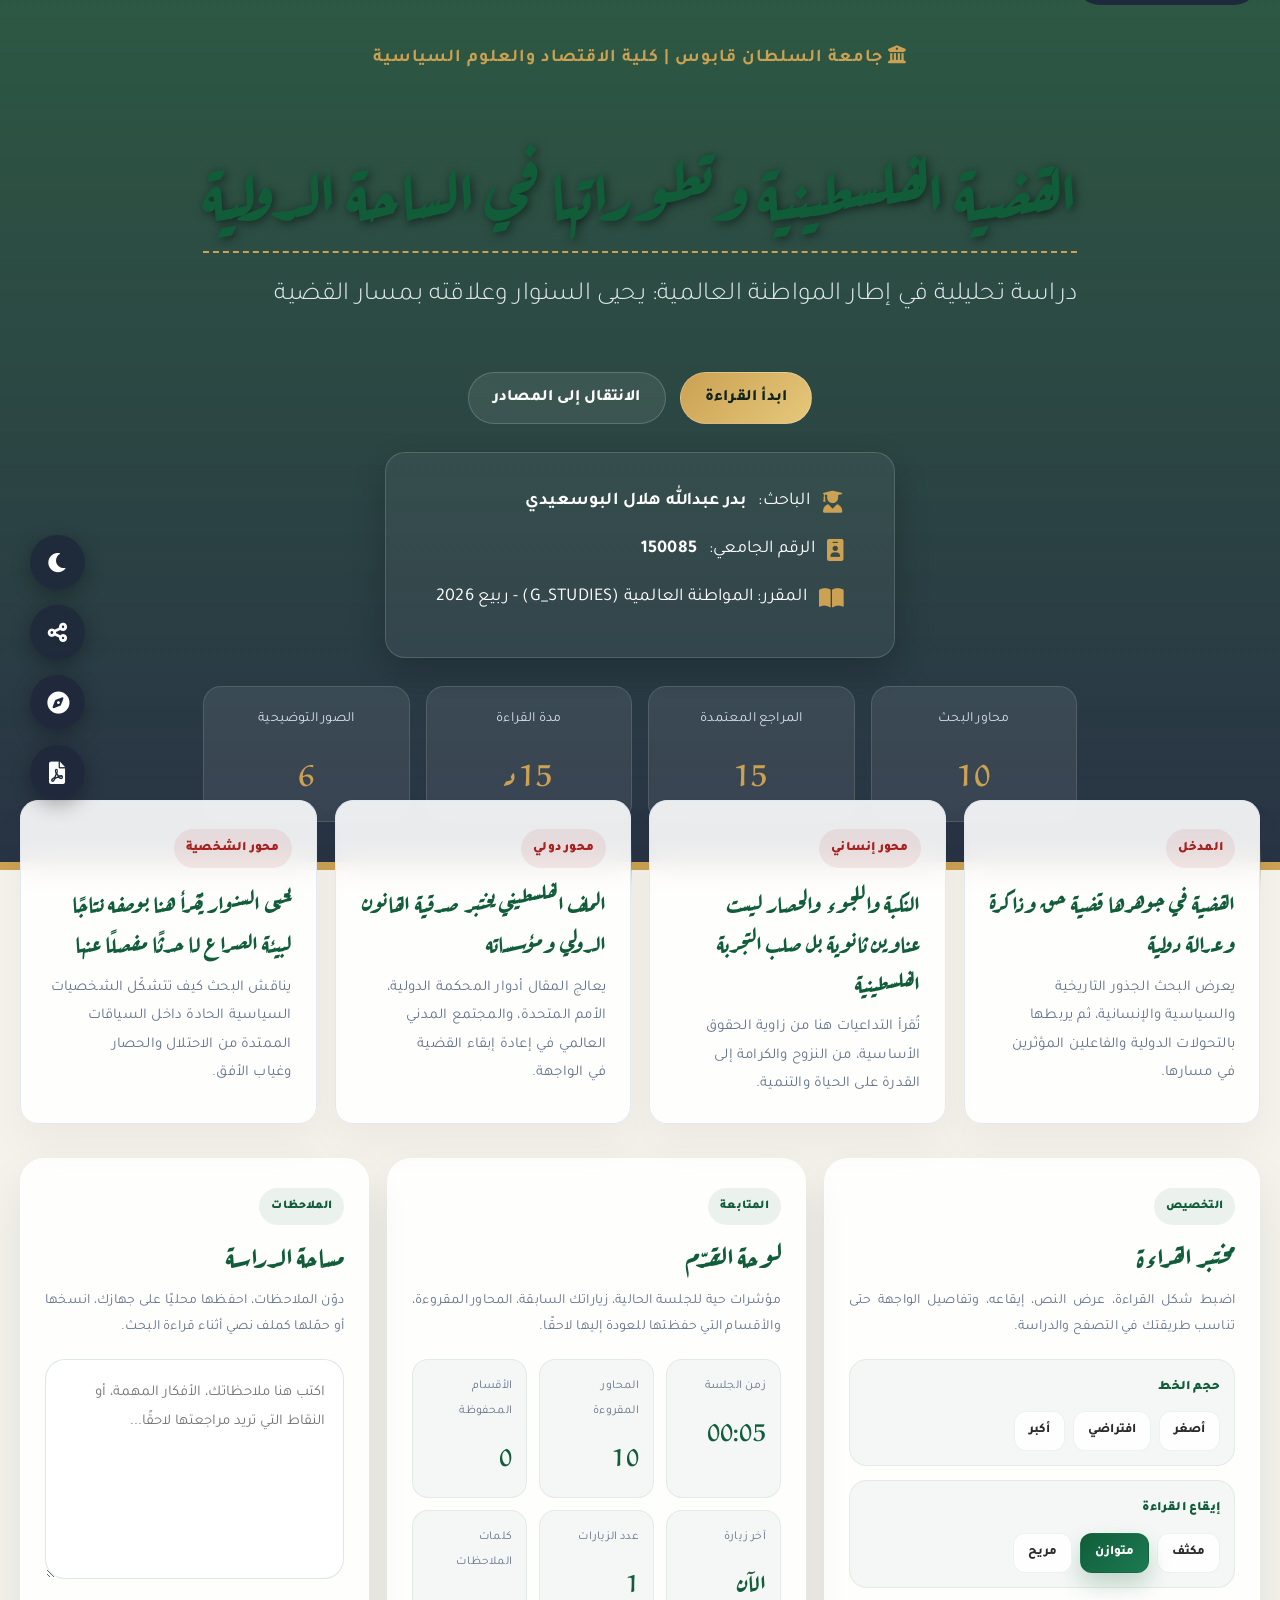
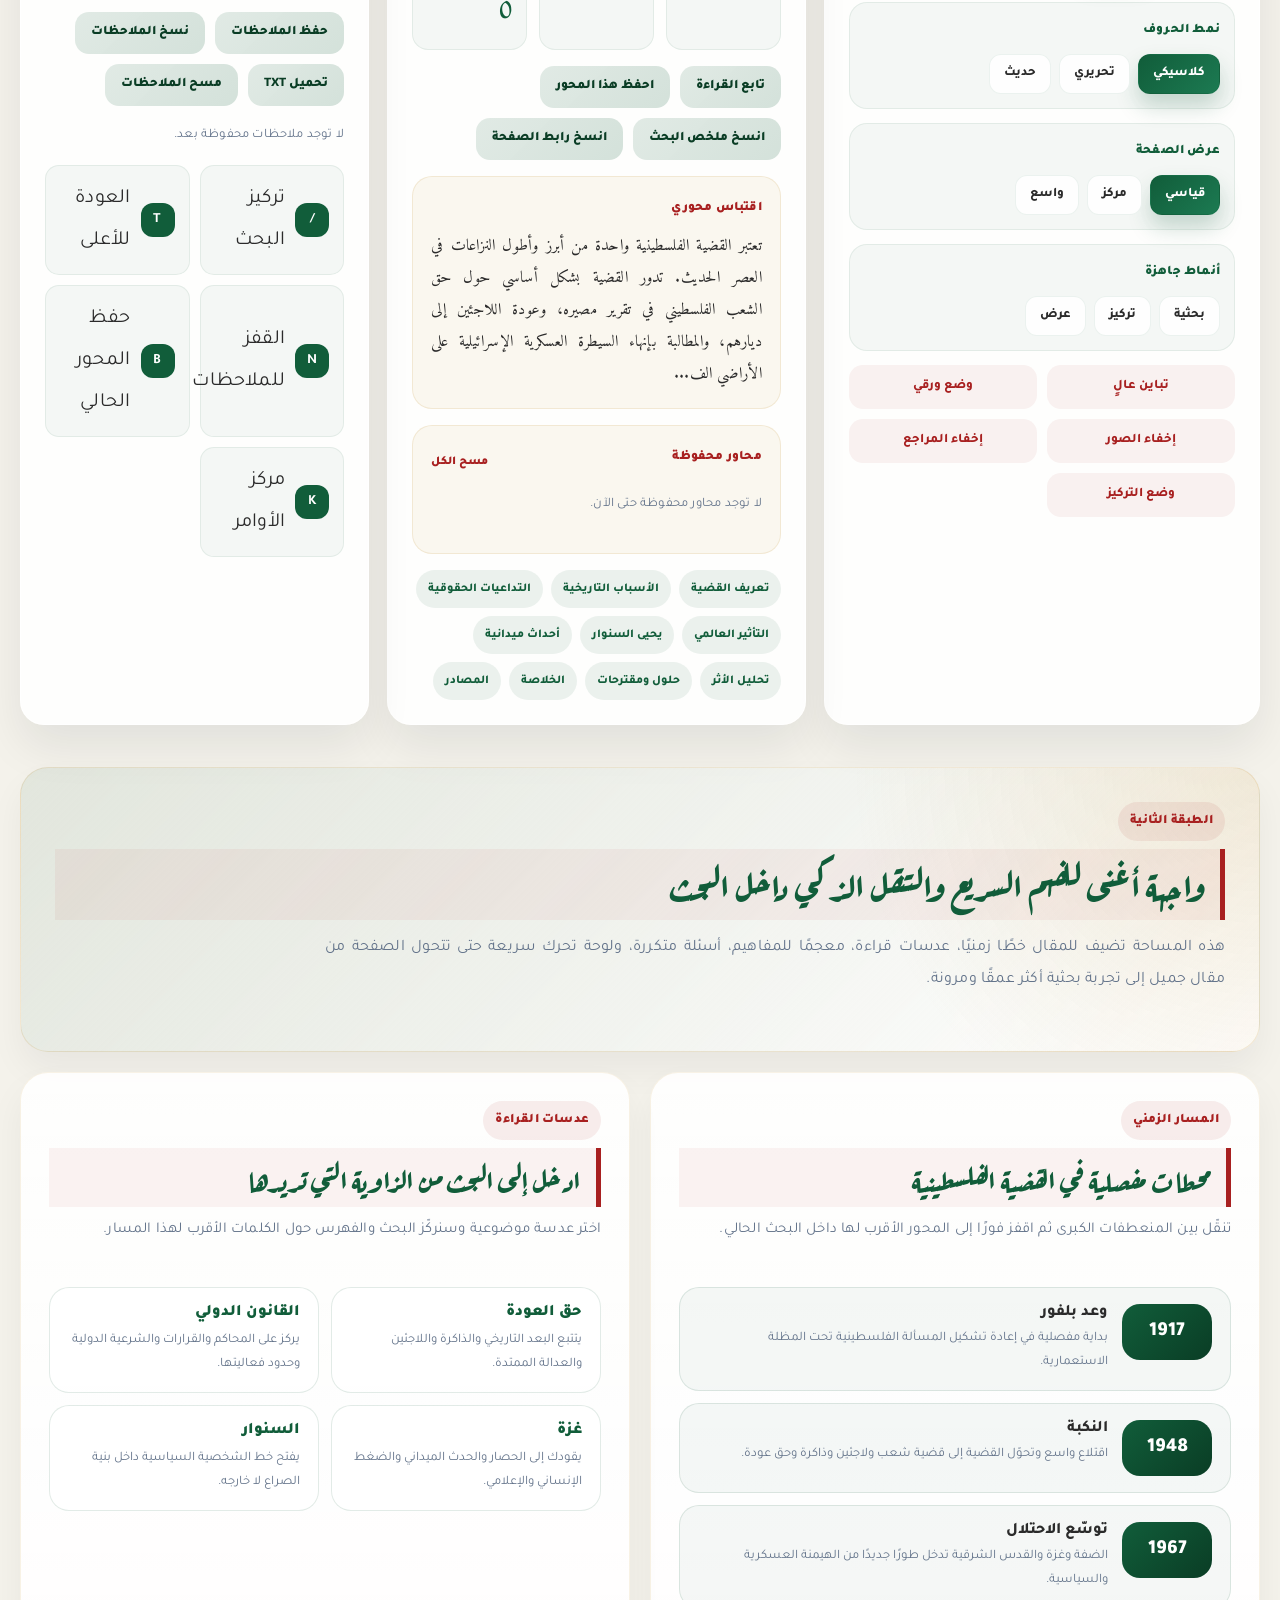
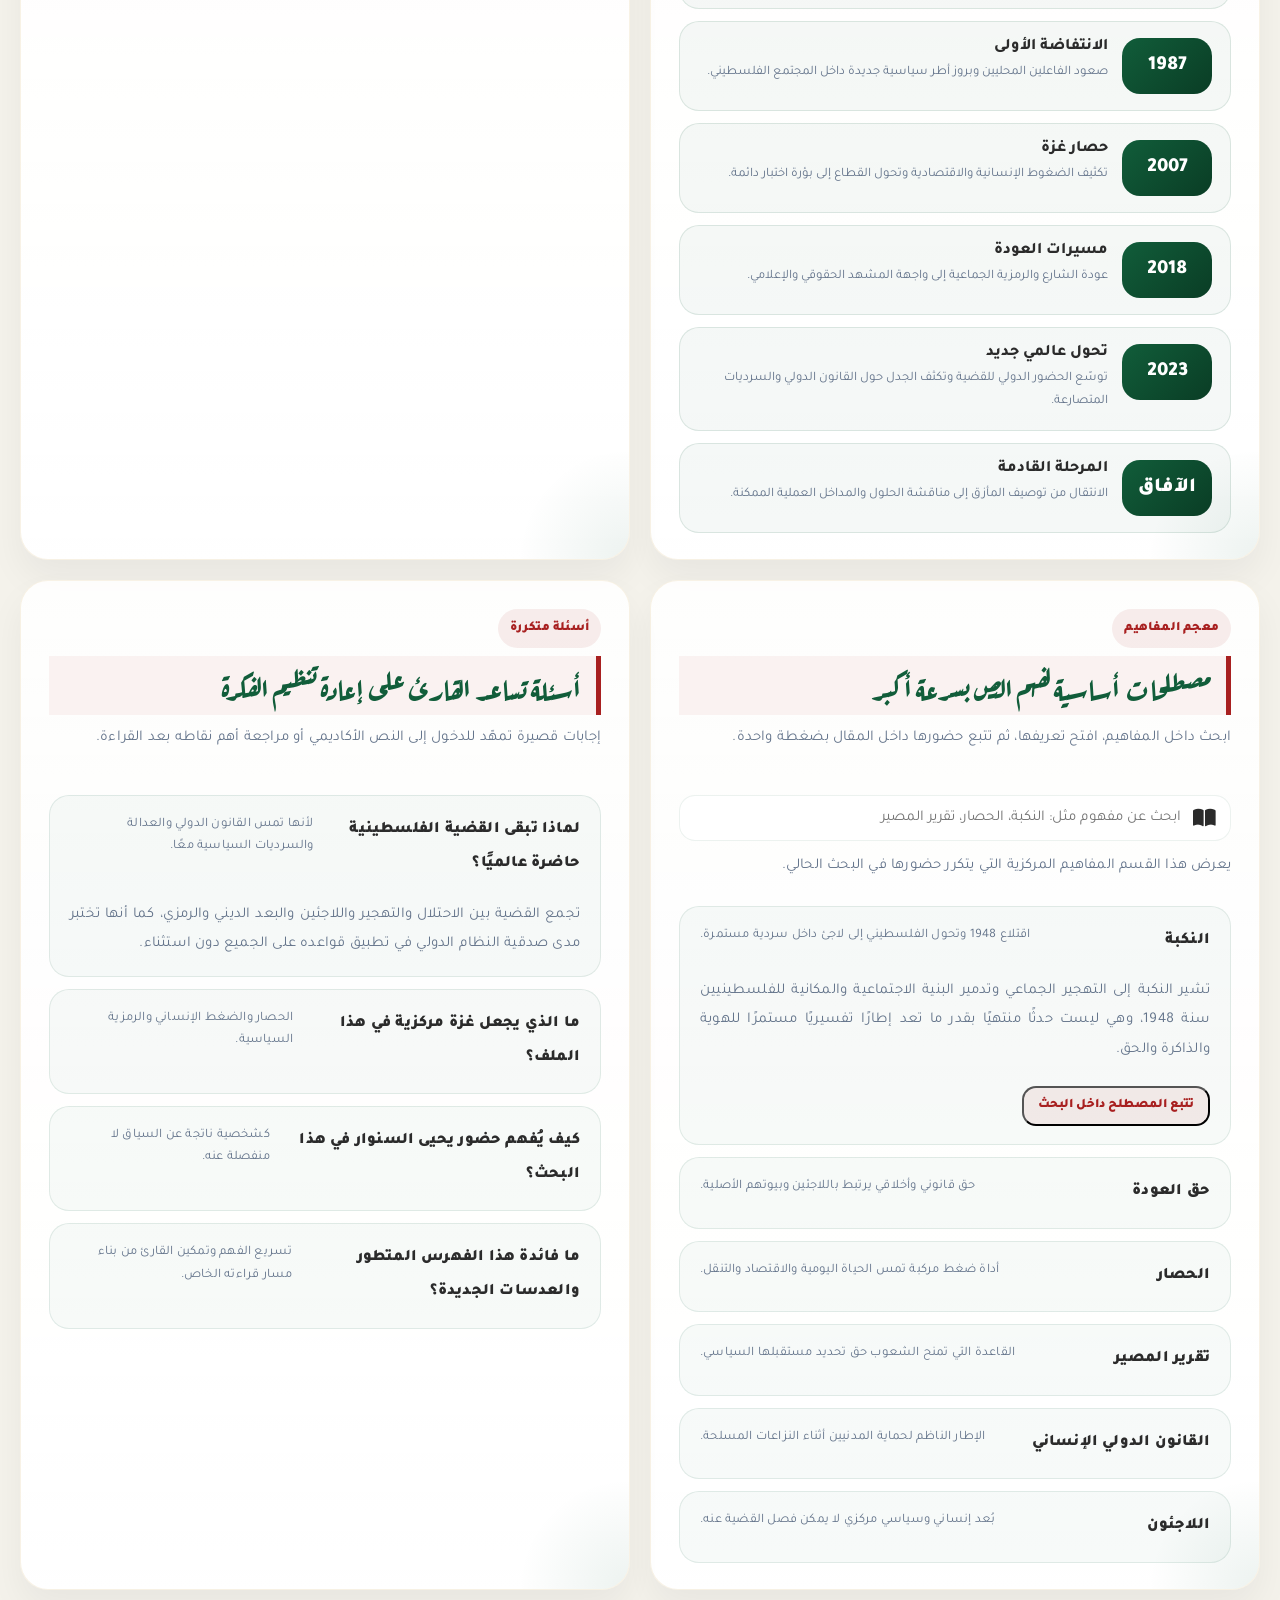
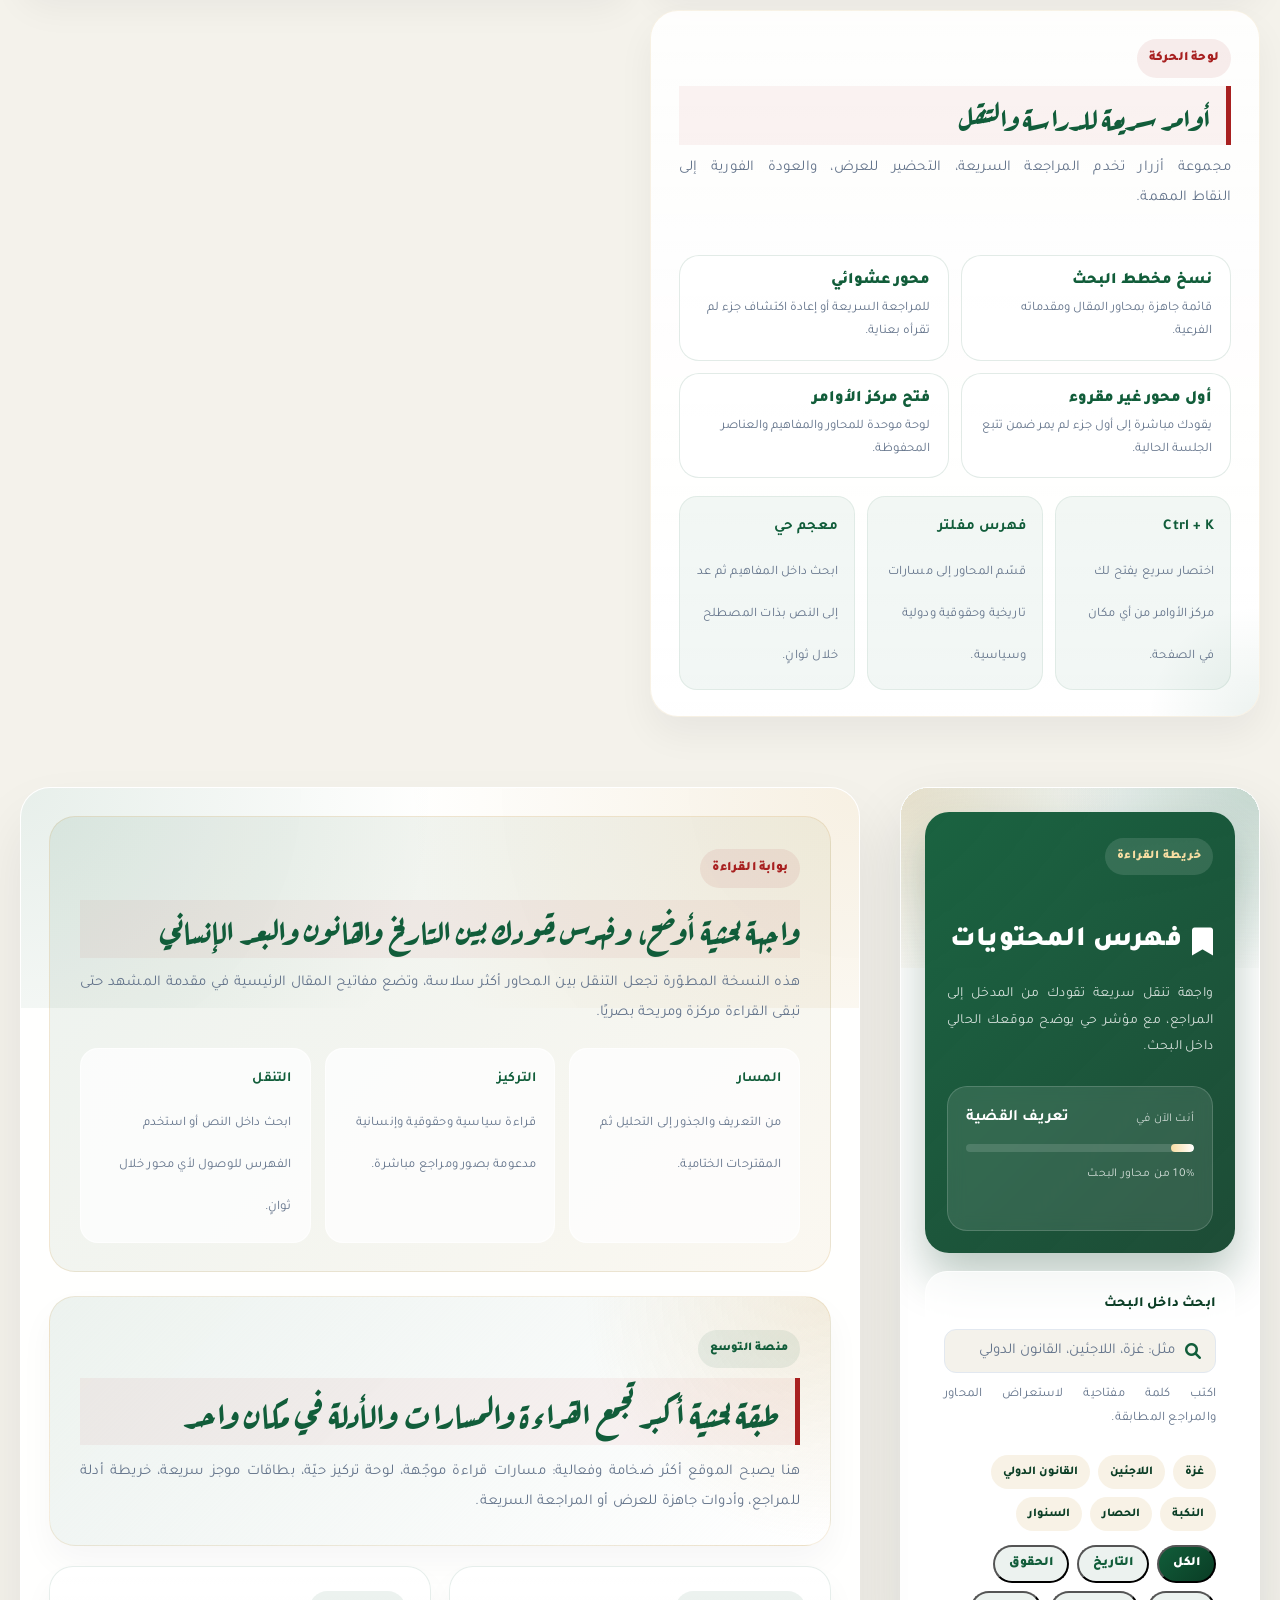
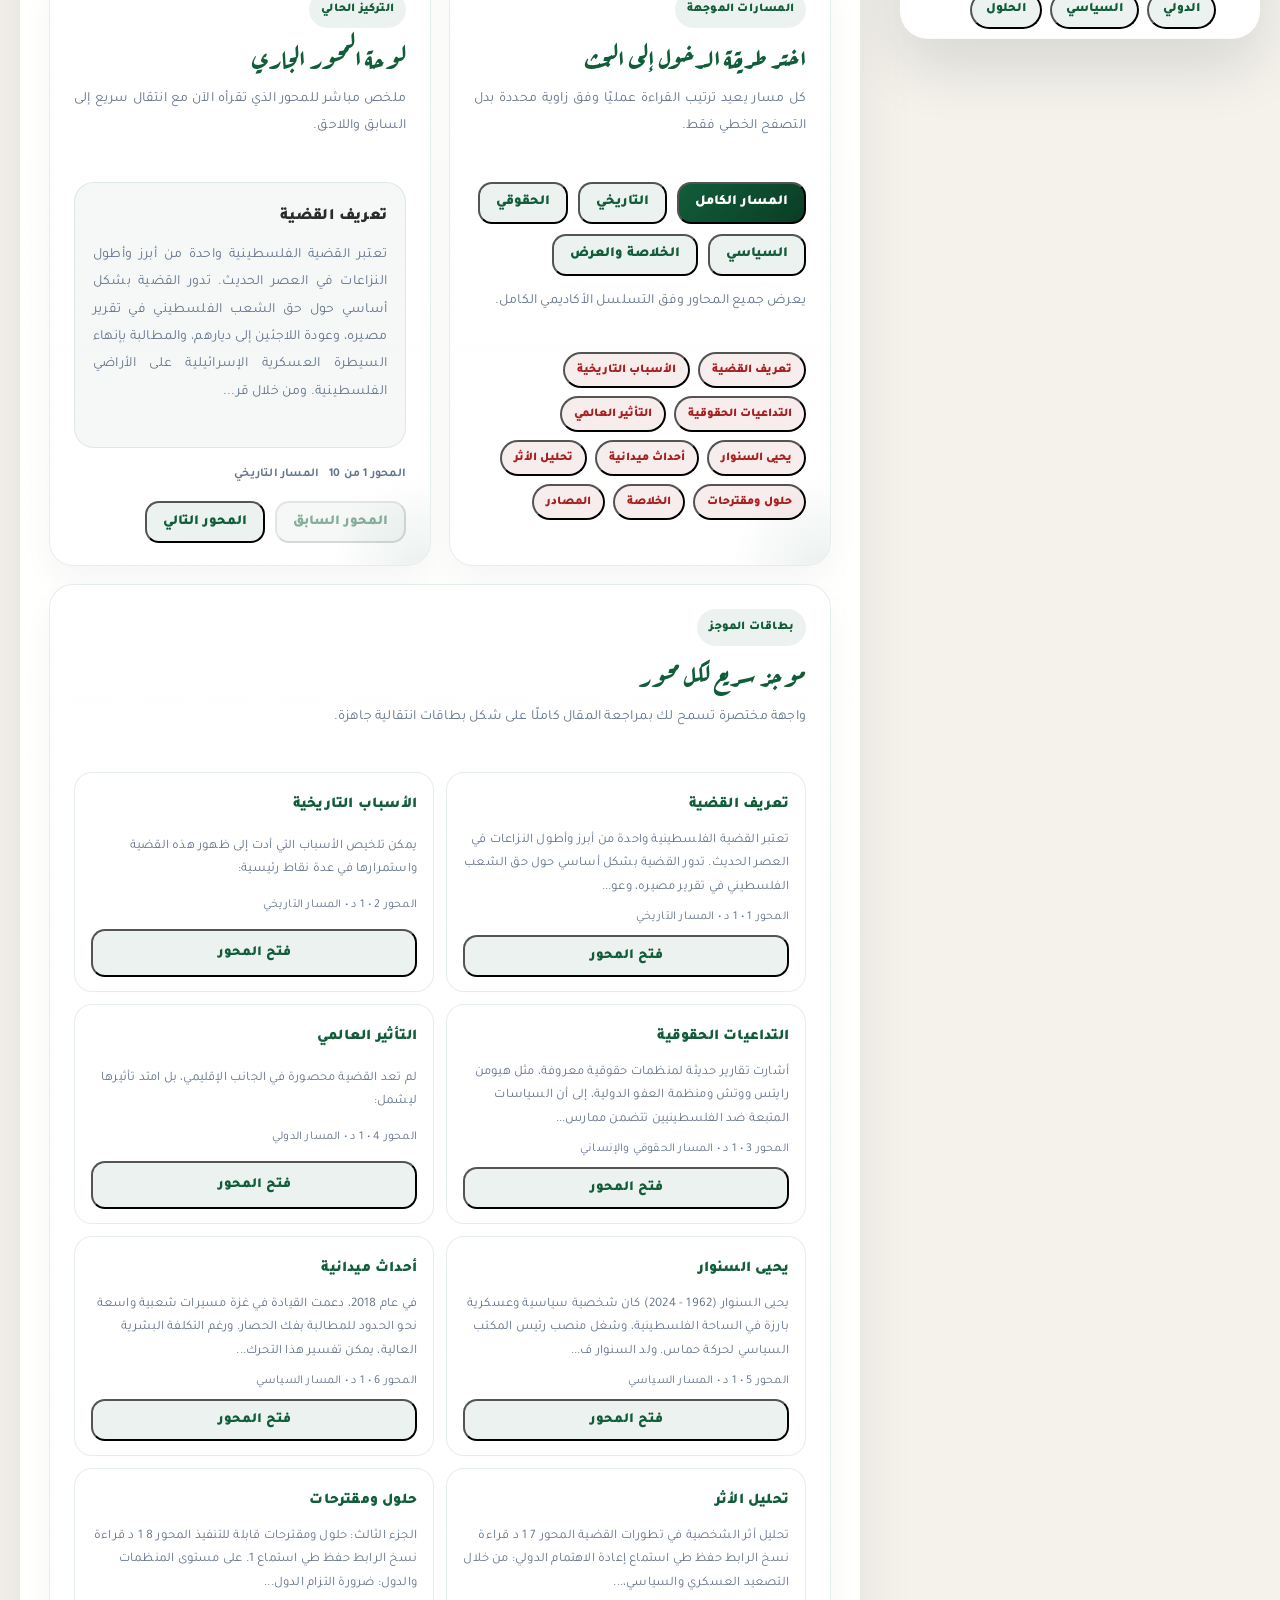
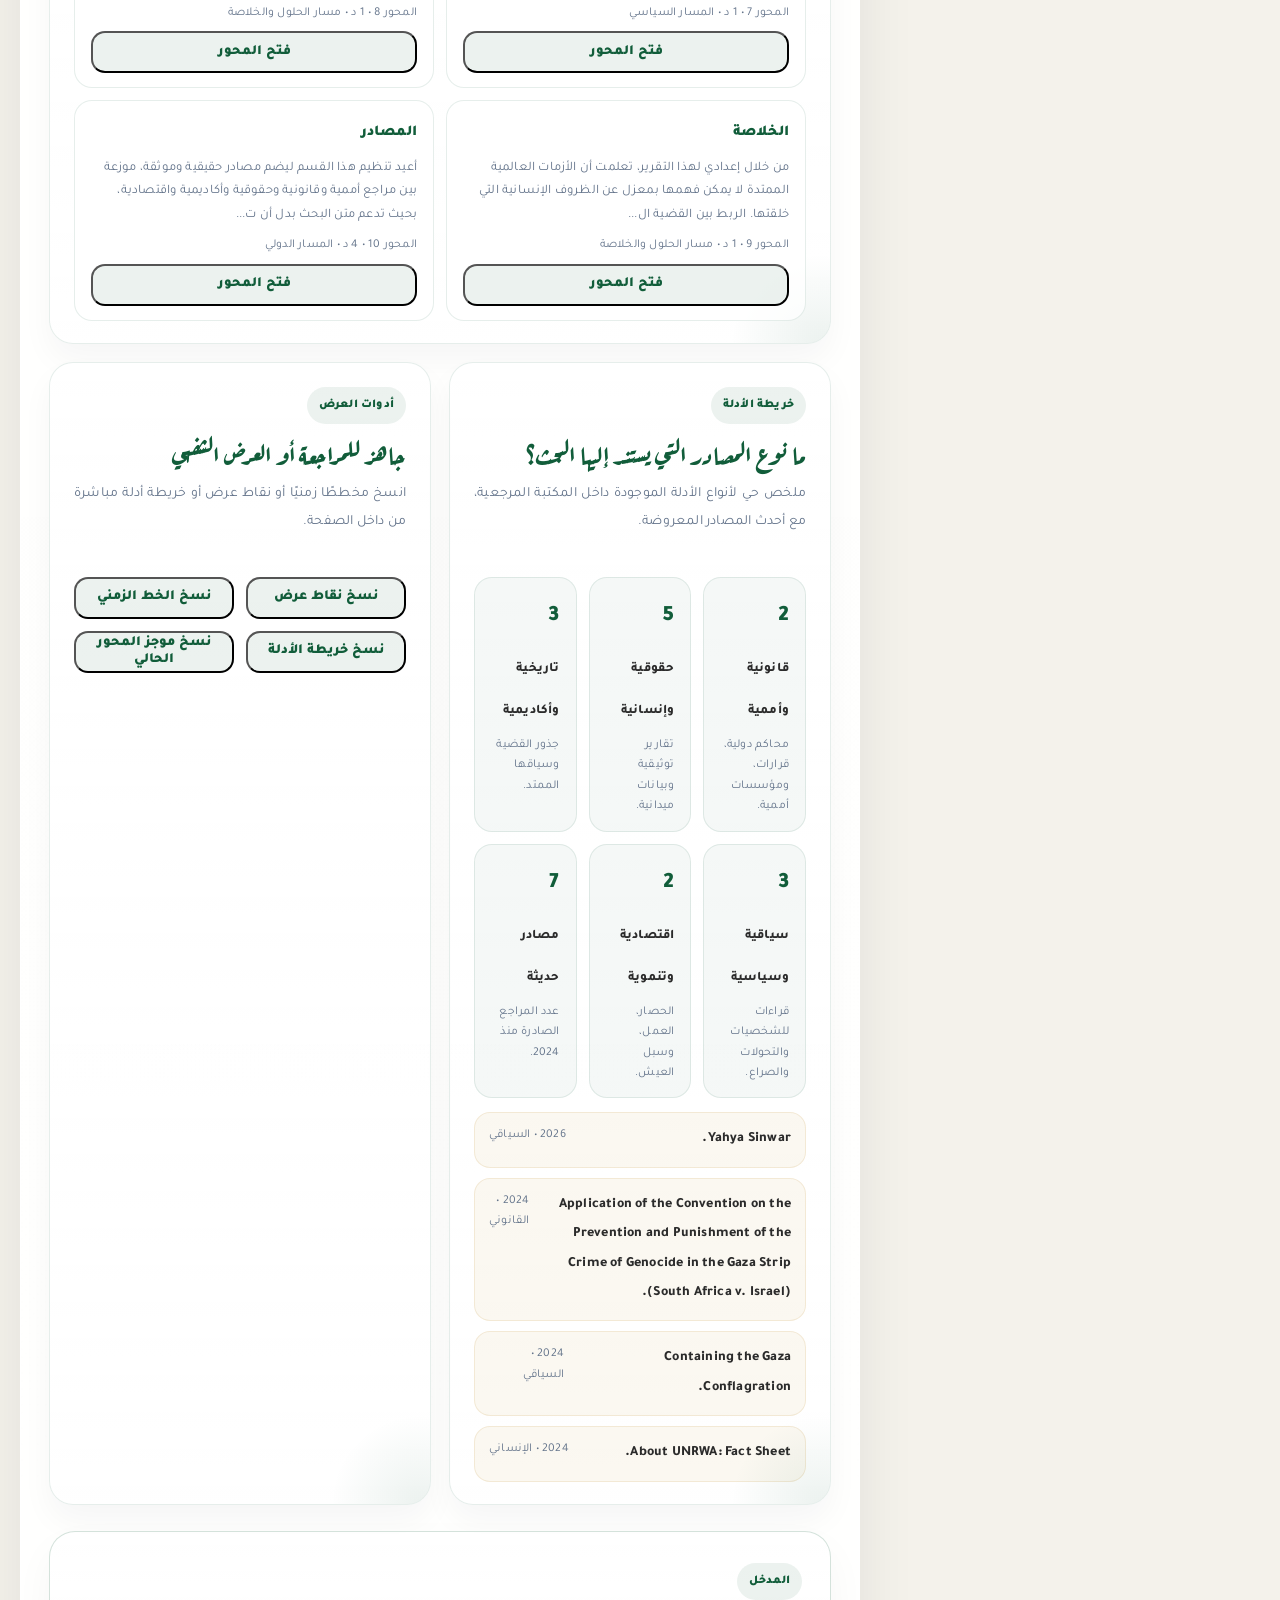
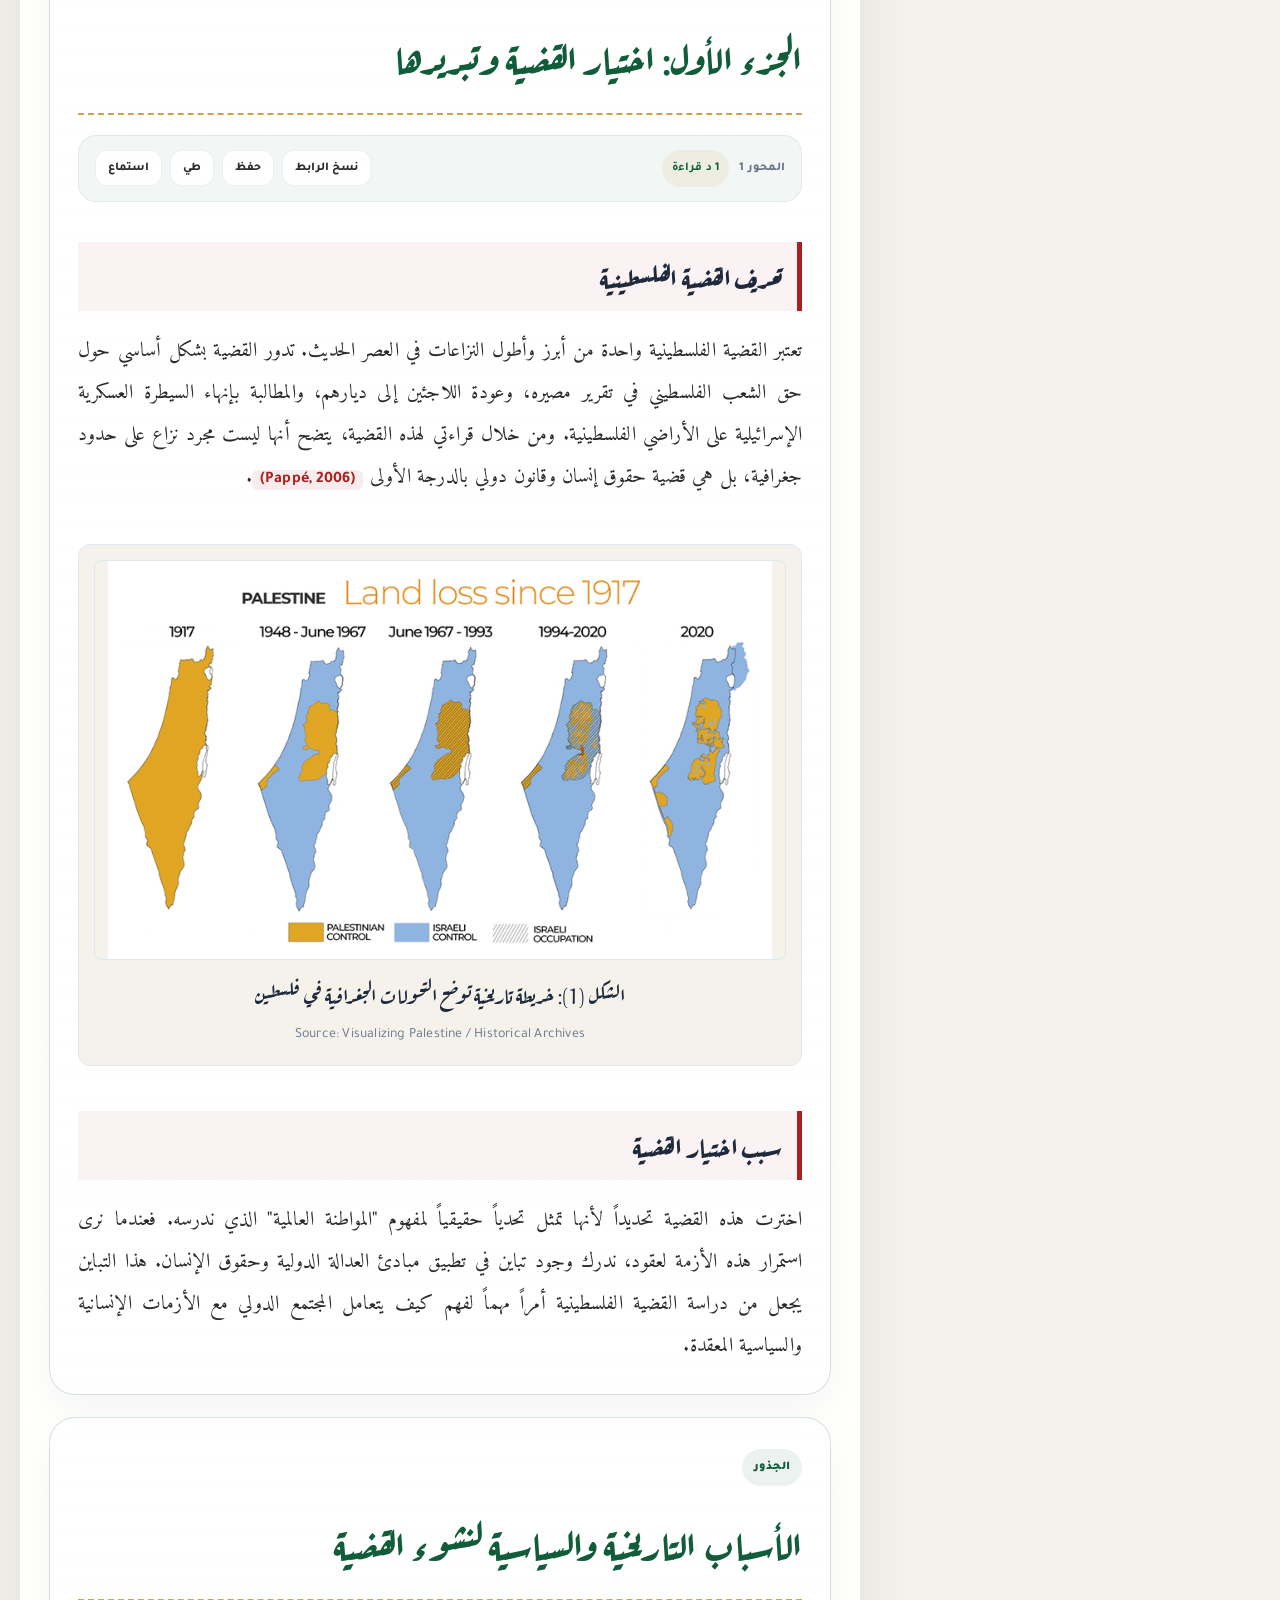
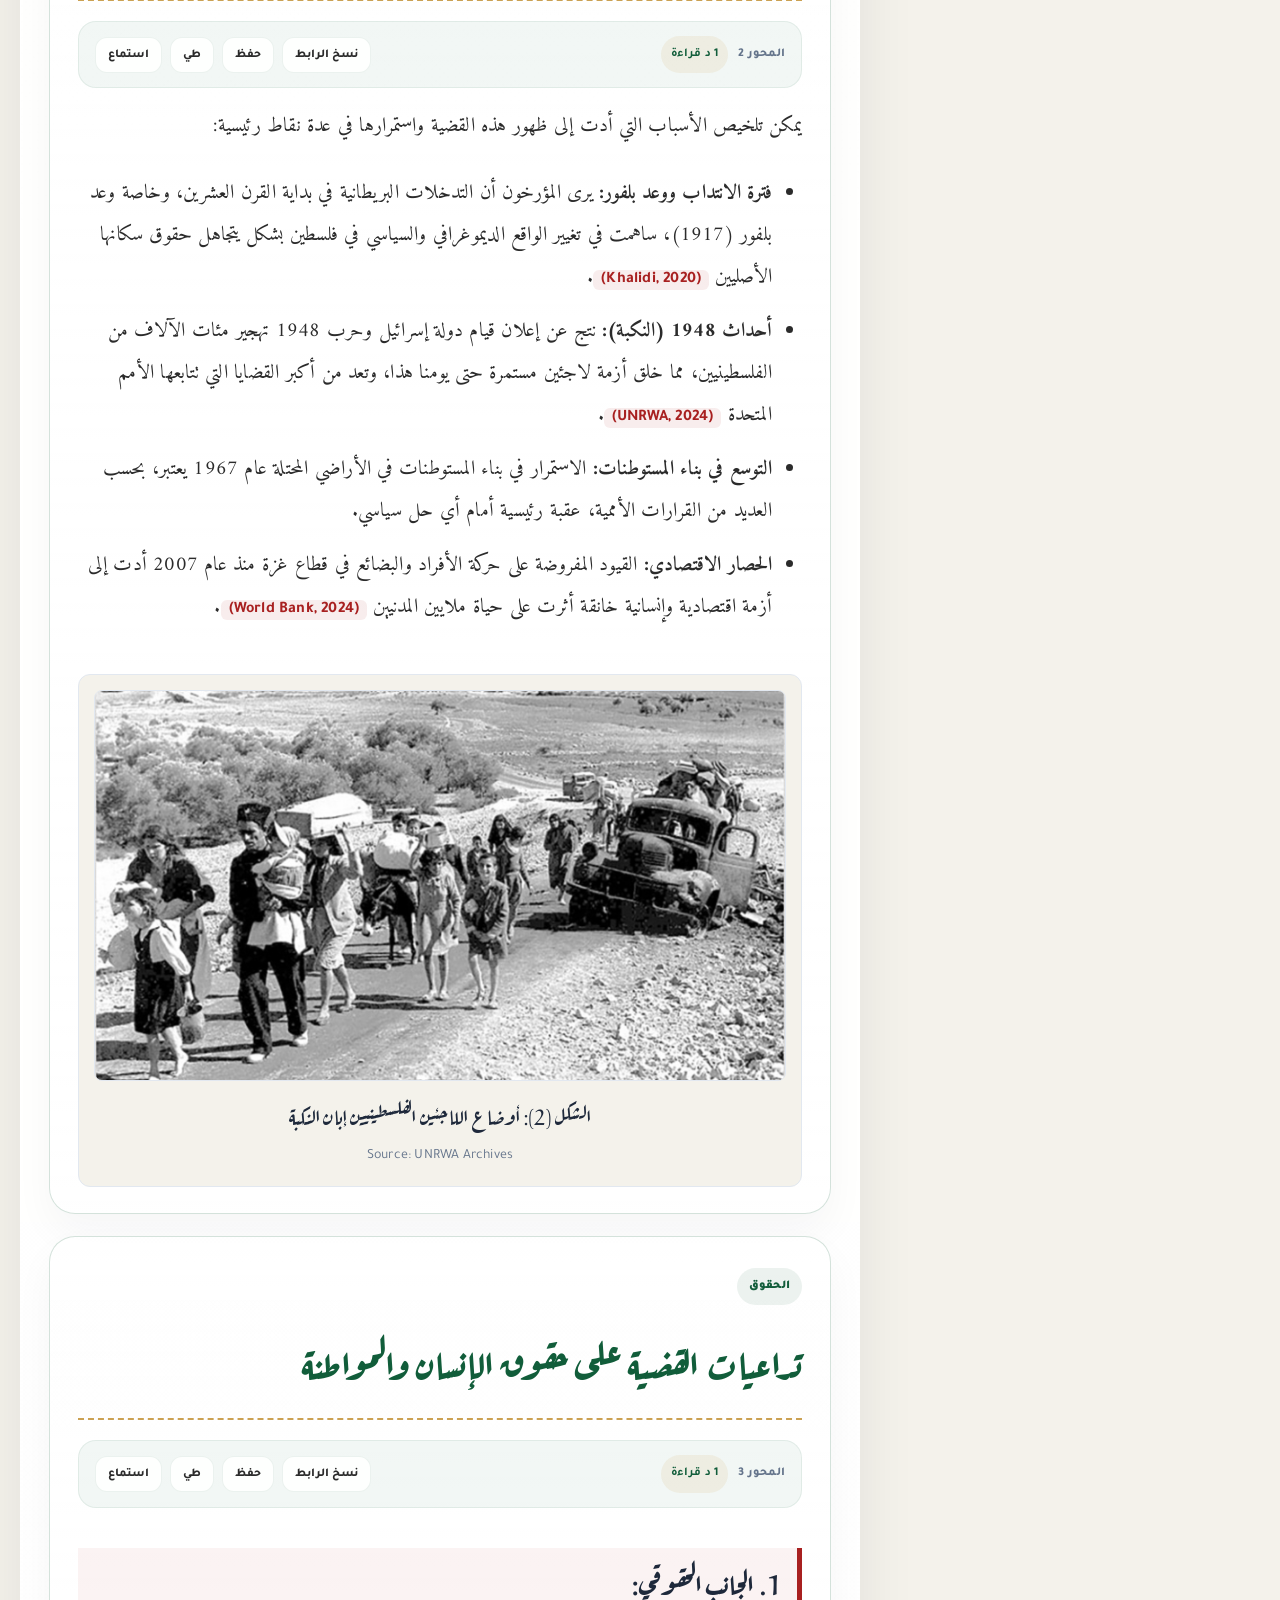
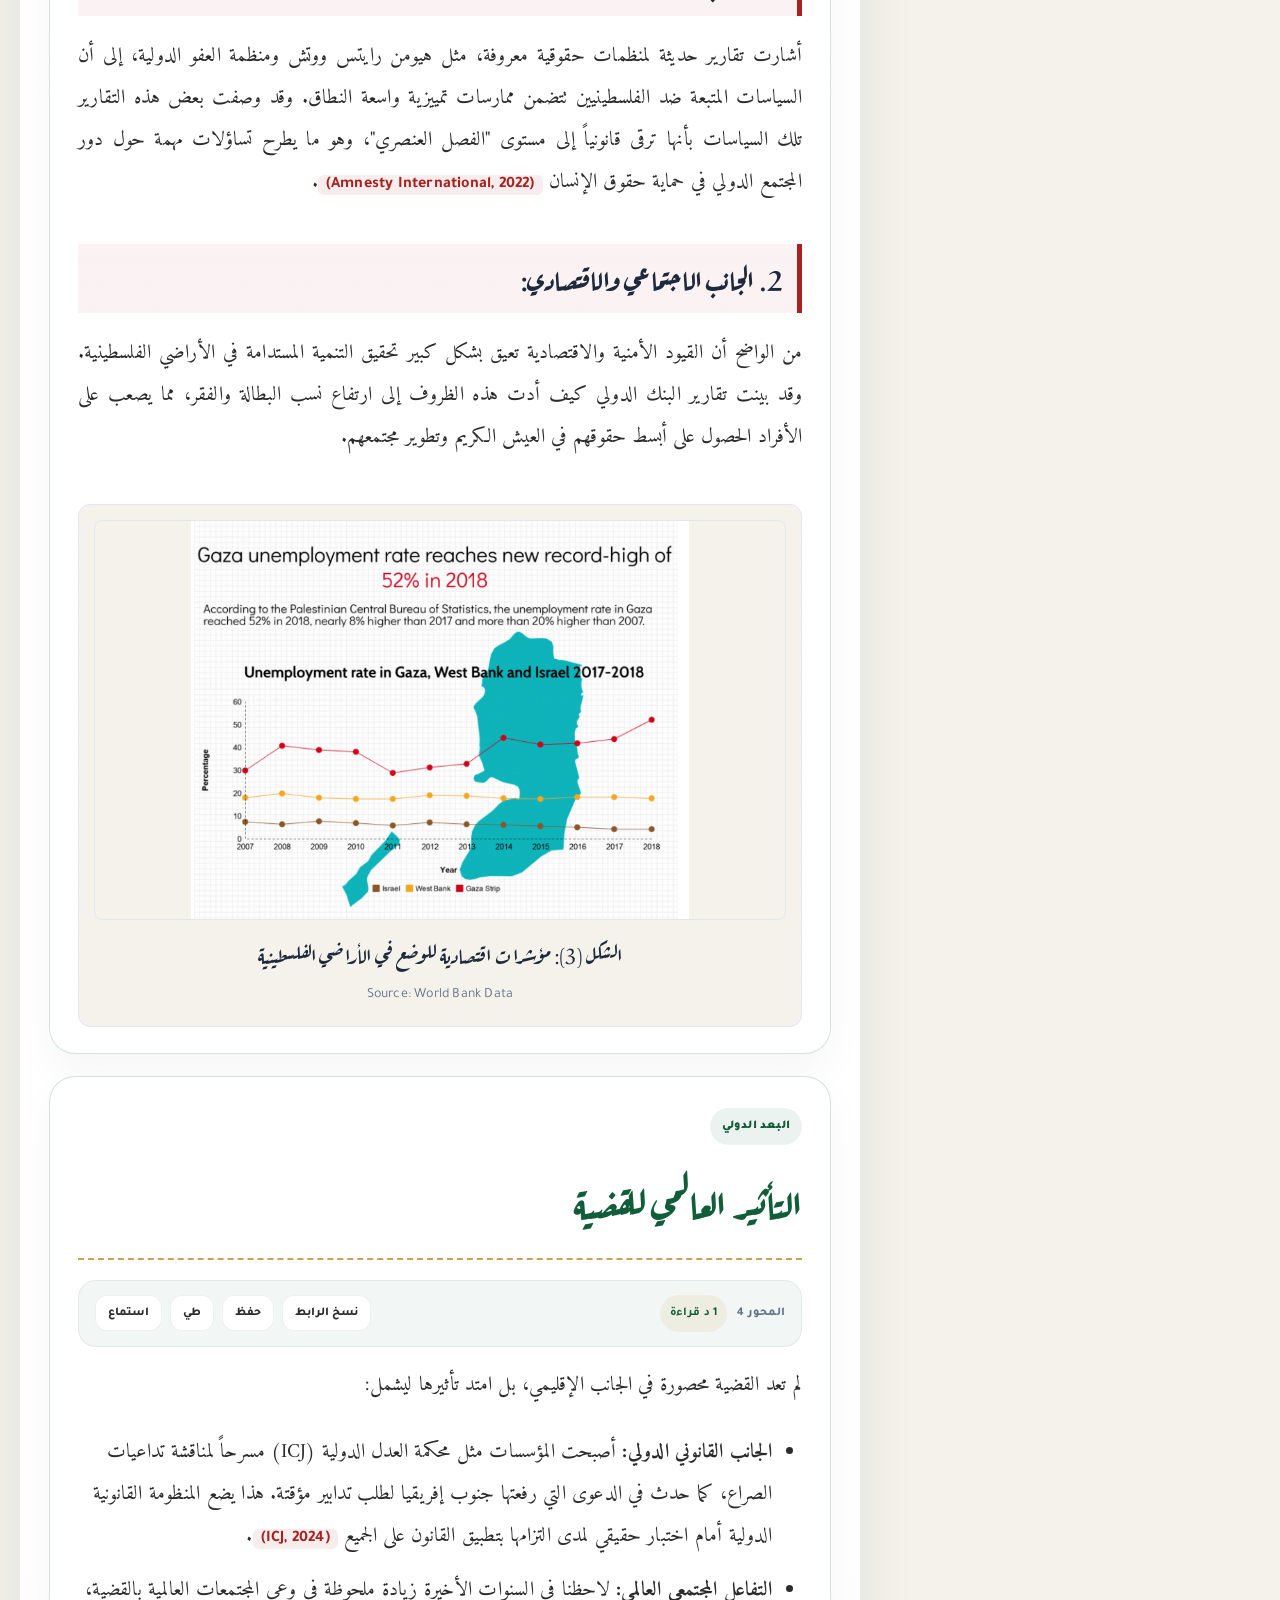
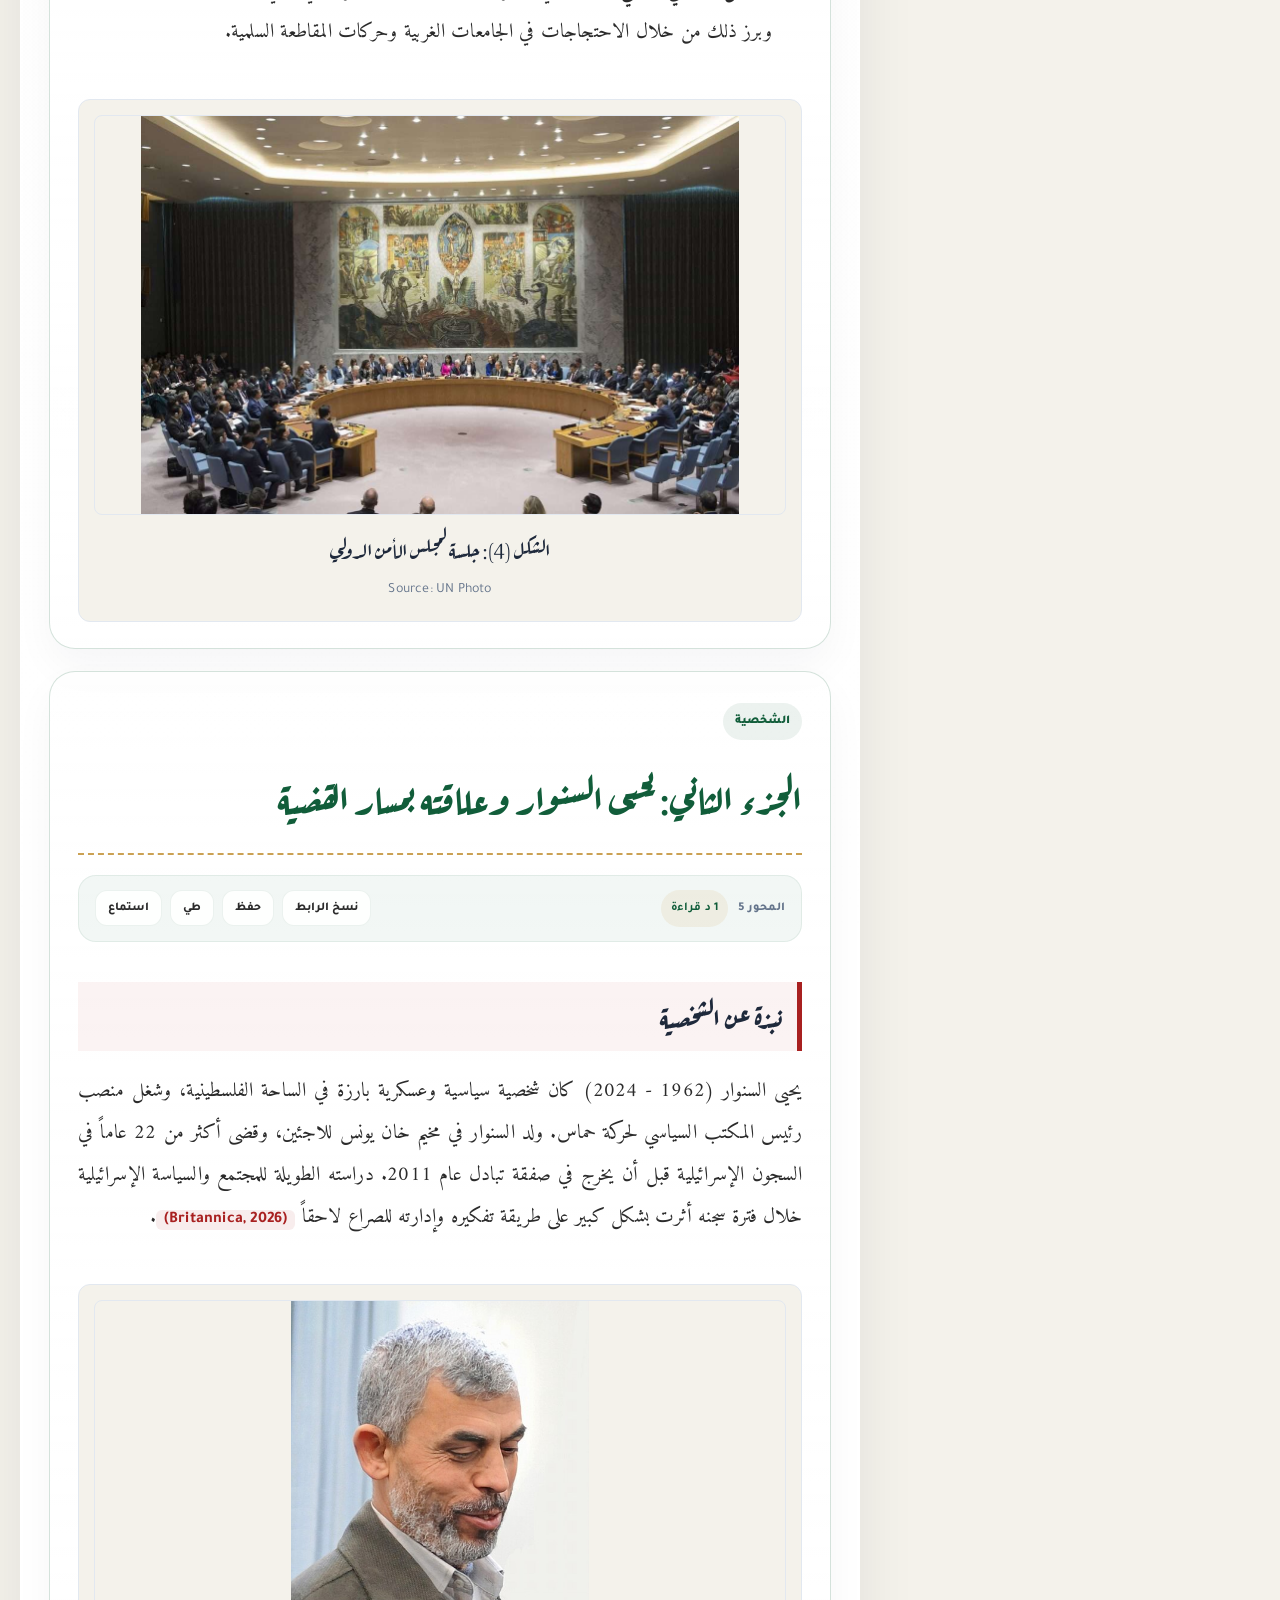
==== commit 2dca70bb: "Add files via upload" ====
--- a/index.html
+++ b/index.html
@@ -6,7 +6,9 @@
     
     <title>البحث الأكاديمي: القضية الفلسطينية - بدر البوسعيدي</title>
     
-    <meta name="description" content="دراسة تحليلية في إطار المواطنة العالمية: يحيى السنوار وعلاقته بمسار القضية الفلسطينية. بحث أكاديمي محكم.">
+    <!-- SEO و Open Graph -->
+    <meta name="description" content="دراسة تحليلية في إطار المواطنة العالمية: يحيى السنوار وعلاقته بمسار القضية الفلسطينية. بحث أكاديمي محكم.">
+    <meta name="theme-color" content="#115d3a">
     <meta name="keywords" content="القضية الفلسطينية, يحيى السنوار, المواطنة العالمية, حقوق الإنسان, الصراع العربي الإسرائيلي">
     <meta name="author" content="بدر عبدالله هلال البوسعيدي">
     <meta property="og:title" content="البحث الأكاديمي: القضية الفلسطينية وتطوراتها">
@@ -14,9 +16,10 @@
     <meta property="og:type" content="article">
     <meta property="og:locale" content="ar_AR">
     
+    <!-- الخطوط والأيقونات -->
     <link rel="preconnect" href="https://fonts.googleapis.com">
     <link rel="preconnect" href="https://fonts.gstatic.com" crossorigin>
-    <link href="https://fonts.googleapis.com/css2?family=Amiri:wght@400;700&family=Aref+Ruqaa:wght@400;700&family=Tajawal:wght@500;700;900&display=swap" rel="stylesheet">
+    <link href="https://fonts.googleapis.com/css2?family=Amiri:wght@400;700&family=Aref+Ruqaa:wght@400;700&family=Noto+Naskh+Arabic:wght@400;600;700&family=Tajawal:wght@500;700;900&display=swap" rel="stylesheet">
     <link rel="stylesheet" href="https://cdnjs.cloudflare.com/ajax/libs/font-awesome/6.0.0-beta3/css/all.min.css">
     
     <style>
@@ -52,14 +55,95 @@
         * { margin: 0; padding: 0; box-sizing: border-box; }
         html { scroll-behavior: smooth; }
         
-        body {
-            font-family: 'Amiri', serif;
-            background-color: var(--bg-site);
-            color: var(--text-main);
-            line-height: 2.1;
-            font-size: 20px;
-            transition: background-color 0.3s ease, color 0.3s ease;
-        }
+        body {
+            font-family: 'Amiri', serif;
+            background-color: var(--bg-site);
+            color: var(--text-main);
+            line-height: 2.1;
+            font-size: calc(20px * var(--font-scale, 1));
+            letter-spacing: 0.01em;
+            transition: background-color 0.3s ease, color 0.3s ease;
+        }
+        body.font-modern,
+        body.font-modern p,
+        body.font-modern li,
+        body.font-modern .ref-item,
+        body.font-modern .overview-card p,
+        body.font-modern .article-bridge p,
+        body.font-modern .sidebar,
+        body.font-modern .experience-card,
+        body.font-modern .insight-card,
+        body.font-modern .analysis-card,
+        body.font-modern .command-palette-panel {
+            font-family: 'Tajawal', sans-serif;
+        }
+        body.font-editorial,
+        body.font-editorial p,
+        body.font-editorial li,
+        body.font-editorial .ref-item,
+        body.font-editorial .overview-card p,
+        body.font-editorial .article-bridge p,
+        body.font-editorial .sidebar,
+        body.font-editorial .experience-card,
+        body.font-editorial .insight-card,
+        body.font-editorial .analysis-card,
+        body.font-editorial .command-palette-panel {
+            font-family: 'Noto Naskh Arabic', serif;
+        }
+        body.reading-compact { line-height: 1.85; }
+        body.reading-airy { line-height: 2.35; }
+        body.width-narrow .research-dashboard,
+        body.width-narrow .experience-hub,
+        body.width-narrow .insight-layers,
+        body.width-narrow .main-wrapper { max-width: 1180px; }
+        body.width-narrow .content-area { max-width: 920px; margin-inline: auto; }
+        body.width-wide .research-dashboard,
+        body.width-wide .experience-hub,
+        body.width-wide .insight-layers,
+        body.width-wide .main-wrapper { max-width: 1560px; }
+        body.width-wide .content-area { max-width: none; }
+        body.images-hidden .figure-container { display: none; }
+        body.references-hidden .references-list { display: none; }
+        body.focus-mode .sidebar { display: none; }
+        body.focus-mode .insight-layers { max-width: 1100px; }
+        body.focus-mode .main-wrapper { max-width: 1100px; }
+        body.focus-mode .content-area { flex-basis: 100%; }
+        body.sepia-mode {
+            --bg-site: #efe7d5;
+            --bg-card: #fbf6eb;
+            --sidebar-bg: #f9f2e6;
+            --text-main: #3b2d1f;
+            --text-light: #7b664d;
+            --border: #d9c3a6;
+        }
+        body.high-contrast {
+            --primary: #0b7a44;
+            --accent: #b10000;
+            --gold: #e0b33a;
+            --text-main: #111827;
+            --text-light: #334155;
+            --border: #94a3b8;
+        }
+        ::selection {
+            background: rgba(17, 93, 58, 0.18);
+            color: #0f172a;
+        }
+
+        .skip-link {
+            position: absolute;
+            top: -48px;
+            right: 20px;
+            background: var(--dark);
+            color: #fff;
+            padding: 12px 18px;
+            border-radius: 999px;
+            font-family: 'Tajawal', sans-serif;
+            font-size: 14px;
+            text-decoration: none;
+            z-index: 10000;
+            transition: top 0.2s ease;
+        }
+        .skip-link:focus { top: 14px; }
 
         /* ========== شريط تقدم القراءة ========== */
         .progress-container {
@@ -103,70 +187,1336 @@
             margin-bottom: 15px; 
             text-shadow: 2px 2px 10px rgba(0,0,0,0.5);
         }
-        .hero-subtitle {
-            font-family: 'Tajawal', sans-serif; 
-            font-size: clamp(20px, 3vw, 26px); 
-            font-weight: 300; 
-            color: #e2e8f0; 
-            margin-bottom: 50px; 
-        }
-        
-        .student-badge {
-            background: rgba(255, 255, 255, 0.05); backdrop-filter: blur(12px);
-            border: 1px solid rgba(255, 255, 255, 0.15); border-radius: 20px;
-            padding: 30px 50px; display: inline-block; text-align: right;
+        .hero-subtitle {
+            font-family: 'Tajawal', sans-serif; 
+            font-size: clamp(20px, 3vw, 26px); 
+            font-weight: 300; 
+            color: #e2e8f0; 
+            margin-bottom: 50px; 
+        }
+
+        .hero-actions {
+            display: flex;
+            justify-content: center;
+            flex-wrap: wrap;
+            gap: 14px;
+            margin-bottom: 28px;
+        }
+        .hero-btn {
+            display: inline-flex;
+            align-items: center;
+            justify-content: center;
+            min-height: 52px;
+            padding: 0 24px;
+            border-radius: 999px;
+            border: 1px solid rgba(255,255,255,0.18);
+            text-decoration: none;
+            font-family: 'Tajawal', sans-serif;
+            font-size: 16px;
+            font-weight: 800;
+            transition: transform 0.25s ease, background-color 0.25s ease, color 0.25s ease;
+        }
+        .hero-btn:hover { transform: translateY(-2px); }
+        .hero-btn-primary {
+            background: linear-gradient(135deg, var(--gold), #e6c87b);
+            color: #11231b;
+        }
+        .hero-btn-secondary {
+            background: rgba(255,255,255,0.08);
+            color: #fff;
+        }
+        
+        .student-badge {
+            background: rgba(255, 255, 255, 0.05); backdrop-filter: blur(12px);
+            border: 1px solid rgba(255, 255, 255, 0.15); border-radius: 20px;
+            padding: 30px 50px; display: inline-block; text-align: right;
             box-shadow: 0 15px 35px rgba(0,0,0,0.2);
         }
-        .student-badge p {
-            font-family: 'Tajawal', sans-serif; margin-bottom: 10px; font-size: 18px;
-            display: flex; align-items: center; gap: 12px;
-        }
-        .student-badge i { color: var(--gold); font-size: 22px;}
-
-        /* ========== الهيكل الرئيسي ========== */
-        .main-wrapper {
-            display: flex; flex-wrap: wrap; max-width: 1400px; margin: 0 auto; padding: 60px 20px; gap: 40px;
-        }
-
-        /* السايدبار (الفهرس الجانبي) */
-        .sidebar {
-            flex: 1 1 300px; max-width: 350px; position: sticky; top: 40px; height: fit-content;
-            background: var(--sidebar-bg); border-radius: 16px; padding: 35px;
-            border: 1px solid var(--border); box-shadow: var(--shadow);
-            font-family: 'Tajawal', sans-serif;
-            transition: background-color 0.3s, border-color 0.3s;
-        }
-        .sidebar h3 {
-            color: var(--primary); margin-bottom: 25px; font-size: 22px; font-weight: 900;
-            display: flex; align-items: center; gap: 8px;
-        }
-        .sidebar ul { list-style: none; padding: 0; counter-reset: menu-counter; }
-        .sidebar li { margin-bottom: 10px; }
-        .sidebar a {
-            text-decoration: none; color: var(--text-light); font-size: 16px; font-weight: 600;
-            display: flex; align-items: center; padding: 10px 15px; border-radius: 8px; transition: 0.3s;
-        }
-        .sidebar a::before {
-            counter-increment: menu-counter; content: counter(menu-counter);
-            background: var(--border); color: var(--dark); width: 25px; height: 25px;
-            display: flex; align-items: center; justify-content: center; border-radius: 5px; margin-left: 10px; font-size: 13px;
-        }
-        .sidebar a:hover, .sidebar a.active {
-            background: var(--primary); color: white; transform: translateX(-5px);
-        }
-        .sidebar a:hover::before, .sidebar a.active::before { background: white; color: var(--primary); }
-
-        /* منطقة المحتوى */
-        .content-area {
-            flex: 3 1 600px; background: var(--bg-card); border-radius: 16px;
-            padding: 60px 70px; border: 1px solid var(--border); box-shadow: var(--shadow);
-            transition: background-color 0.3s, border-color 0.3s;
-        }
-
-        /* ========== تنسيقات العناوين ========== */
-        h1 {
-            font-family: 'Aref Ruqaa', serif; font-size: 40px; color: var(--primary);
-            margin: 60px 0 25px; padding-bottom: 15px; border-bottom: 2px dashed var(--gold);
+        .student-badge p {
+            font-family: 'Tajawal', sans-serif; margin-bottom: 10px; font-size: 18px;
+            display: flex; align-items: center; gap: 12px;
+        }
+        .student-badge i { color: var(--gold); font-size: 22px;}
+
+        .hero-metrics {
+            margin-top: 28px;
+            display: grid;
+            grid-template-columns: repeat(4, minmax(0, 1fr));
+            gap: 16px;
+        }
+        .metric-card {
+            padding: 18px 16px;
+            border-radius: 18px;
+            background: rgba(255,255,255,0.08);
+            border: 1px solid rgba(255,255,255,0.12);
+            backdrop-filter: blur(12px);
+        }
+        .metric-card span {
+            display: block;
+            font-family: 'Tajawal', sans-serif;
+            font-size: 14px;
+            color: #d7dfeb;
+            margin-bottom: 6px;
+        }
+        .metric-card strong {
+            font-family: 'Aref Ruqaa', serif;
+            font-size: 30px;
+            color: var(--gold);
+        }
+
+        .research-dashboard {
+            max-width: 1400px;
+            margin: -70px auto 0;
+            padding: 0 20px;
+            position: relative;
+            z-index: 3;
+        }
+        .dashboard-grid {
+            display: grid;
+            grid-template-columns: repeat(4, minmax(0, 1fr));
+            gap: 18px;
+        }
+        .overview-card {
+            padding: 24px;
+            border-radius: 18px;
+            background: rgba(255,255,255,0.9);
+            border: 1px solid var(--border);
+            box-shadow: var(--shadow);
+            backdrop-filter: blur(14px);
+        }
+        body.dark-mode .overview-card {
+            background: rgba(30, 41, 59, 0.92);
+        }
+        .overview-kicker {
+            display: inline-flex;
+            margin-bottom: 14px;
+            font-family: 'Tajawal', sans-serif;
+            font-size: 13px;
+            font-weight: 900;
+            color: var(--accent);
+            background: rgba(168, 32, 32, 0.08);
+            border-radius: 999px;
+            padding: 6px 12px;
+        }
+        .overview-card h2 {
+            margin: 0 0 12px;
+            padding: 0;
+            border: 0;
+            background: transparent;
+            color: var(--primary);
+            font-size: 24px;
+            line-height: 1.65;
+        }
+        .overview-card p {
+            margin-bottom: 0;
+            font-family: 'Tajawal', sans-serif;
+            font-size: 15px;
+            color: var(--text-light);
+            text-align: right;
+            line-height: 1.9;
+        }
+
+        .experience-hub {
+            max-width: 1400px;
+            margin: 34px auto 0;
+            padding: 0 20px;
+        }
+        .experience-grid {
+            display: grid;
+            grid-template-columns: 1.25fr 1.2fr 1fr;
+            gap: 18px;
+        }
+        .experience-card {
+            padding: 24px;
+            border-radius: 24px;
+            border: 1px solid rgba(255, 255, 255, 0.7);
+            background: rgba(255, 255, 255, 0.88);
+            box-shadow: 0 22px 46px rgba(15, 23, 42, 0.08);
+            backdrop-filter: blur(14px);
+        }
+        body.dark-mode .experience-card {
+            background: rgba(30, 41, 59, 0.88);
+            border-color: rgba(148, 163, 184, 0.12);
+            box-shadow: 0 22px 42px rgba(2, 6, 23, 0.24);
+        }
+        .experience-card-head {
+            margin-bottom: 18px;
+        }
+        .experience-card-head h2 {
+            margin: 8px 0 10px;
+            padding: 0;
+            border: 0;
+            background: transparent;
+            color: var(--primary);
+            font-size: 28px;
+            line-height: 1.6;
+        }
+        .experience-card-head p {
+            margin-bottom: 0;
+            font-family: 'Tajawal', sans-serif;
+            font-size: 14px;
+            color: var(--text-light);
+            line-height: 1.9;
+        }
+        .experience-kicker {
+            display: inline-flex;
+            align-items: center;
+            padding: 6px 12px;
+            border-radius: 999px;
+            background: rgba(17, 93, 58, 0.08);
+            color: var(--primary);
+            font-family: 'Tajawal', sans-serif;
+            font-size: 12px;
+            font-weight: 900;
+        }
+        .control-stack {
+            display: grid;
+            gap: 14px;
+        }
+        .control-group {
+            padding: 14px;
+            border-radius: 18px;
+            background: rgba(17, 93, 58, 0.04);
+            border: 1px solid rgba(17, 93, 58, 0.08);
+        }
+        body.dark-mode .control-group {
+            background: rgba(15, 23, 42, 0.56);
+            border-color: rgba(148, 163, 184, 0.12);
+        }
+        .control-group > span {
+            display: block;
+            margin-bottom: 10px;
+            font-family: 'Tajawal', sans-serif;
+            font-size: 13px;
+            font-weight: 900;
+            color: var(--primary);
+        }
+        .control-actions {
+            display: flex;
+            flex-wrap: wrap;
+            gap: 8px;
+        }
+        .control-btn,
+        .utility-btn,
+        .ref-utility-btn,
+        .text-btn,
+        .toggle-chip,
+        .section-tool-btn,
+        .jump-chip,
+        .bookmark-chip,
+        .keyword-chip {
+            border: none;
+            cursor: pointer;
+            font-family: 'Tajawal', sans-serif;
+            transition: transform 0.2s ease, background-color 0.2s ease, color 0.2s ease, box-shadow 0.2s ease;
+        }
+        .control-btn {
+            min-height: 40px;
+            padding: 0 14px;
+            border-radius: 12px;
+            background: rgba(255, 255, 255, 0.92);
+            border: 1px solid rgba(17, 93, 58, 0.08);
+            color: var(--text-main);
+            font-size: 13px;
+            font-weight: 800;
+        }
+        body.dark-mode .control-btn {
+            background: rgba(30, 41, 59, 0.92);
+            border-color: rgba(148, 163, 184, 0.12);
+        }
+        .control-btn:hover,
+        .utility-btn:hover,
+        .ref-utility-btn:hover,
+        .toggle-chip:hover,
+        .section-tool-btn:hover,
+        .jump-chip:hover,
+        .bookmark-chip:hover,
+        .keyword-chip:hover {
+            transform: translateY(-2px);
+        }
+        .control-btn.is-active,
+        .toggle-chip.is-active {
+            background: linear-gradient(135deg, var(--primary), #1c7a52);
+            color: #fff;
+            box-shadow: 0 12px 22px rgba(17, 93, 58, 0.22);
+        }
+        .toggle-grid {
+            display: grid;
+            grid-template-columns: repeat(2, minmax(0, 1fr));
+            gap: 10px;
+        }
+        .toggle-chip {
+            min-height: 44px;
+            padding: 0 14px;
+            border-radius: 14px;
+            background: rgba(168, 32, 32, 0.06);
+            color: var(--accent);
+            font-size: 13px;
+            font-weight: 800;
+        }
+        .status-grid {
+            display: grid;
+            grid-template-columns: repeat(3, minmax(0, 1fr));
+            gap: 12px;
+            margin-bottom: 16px;
+        }
+        .status-item {
+            padding: 14px;
+            border-radius: 16px;
+            background: rgba(17, 93, 58, 0.04);
+            border: 1px solid rgba(17, 93, 58, 0.08);
+        }
+        body.dark-mode .status-item {
+            background: rgba(15, 23, 42, 0.56);
+            border-color: rgba(148, 163, 184, 0.12);
+        }
+        .status-item span {
+            display: block;
+            margin-bottom: 6px;
+            font-family: 'Tajawal', sans-serif;
+            font-size: 12px;
+            color: var(--text-light);
+        }
+        .status-item strong {
+            font-family: 'Aref Ruqaa', serif;
+            font-size: 24px;
+            color: var(--primary);
+        }
+        .status-actions,
+        .notes-actions {
+            display: flex;
+            flex-wrap: wrap;
+            gap: 10px;
+            margin-bottom: 16px;
+        }
+        .utility-btn,
+        .ref-utility-btn {
+            min-height: 42px;
+            padding: 0 16px;
+            border-radius: 14px;
+            background: linear-gradient(135deg, rgba(17, 93, 58, 0.12), rgba(17, 93, 58, 0.18));
+            color: var(--primary-dark);
+            font-size: 13px;
+            font-weight: 900;
+        }
+        body.dark-mode .utility-btn,
+        body.dark-mode .ref-utility-btn {
+            color: #e2e8f0;
+            background: rgba(34, 197, 94, 0.12);
+        }
+        .quote-spotlight,
+        .bookmark-panel {
+            margin-bottom: 16px;
+            padding: 18px;
+            border-radius: 20px;
+            background: rgba(203, 161, 83, 0.08);
+            border: 1px solid rgba(203, 161, 83, 0.18);
+        }
+        body.dark-mode .quote-spotlight,
+        body.dark-mode .bookmark-panel {
+            background: rgba(251, 191, 36, 0.08);
+            border-color: rgba(251, 191, 36, 0.16);
+        }
+        .quote-spotlight span,
+        .bookmark-panel-head strong {
+            display: block;
+            margin-bottom: 8px;
+            font-family: 'Tajawal', sans-serif;
+            font-size: 13px;
+            font-weight: 900;
+            color: var(--accent);
+        }
+        .quote-spotlight p {
+            margin-bottom: 0;
+            font-size: 16px;
+            line-height: 2;
+        }
+        .bookmark-panel-head {
+            display: flex;
+            justify-content: space-between;
+            gap: 12px;
+            align-items: center;
+            margin-bottom: 12px;
+        }
+        .text-btn {
+            background: transparent;
+            color: var(--accent);
+            font-size: 12px;
+            font-weight: 900;
+            padding: 0;
+        }
+        .jump-chip-list,
+        .bookmark-chip-list,
+        .keyword-chip-list {
+            display: flex;
+            flex-wrap: wrap;
+            gap: 8px;
+        }
+        .jump-chip,
+        .bookmark-chip,
+        .keyword-chip {
+            min-height: 38px;
+            padding: 0 12px;
+            border-radius: 999px;
+            background: rgba(17, 93, 58, 0.08);
+            color: var(--primary);
+            font-size: 12px;
+            font-weight: 800;
+        }
+        .keyword-chip-list { margin-top: 12px; }
+        .keyword-chip {
+            min-height: 34px;
+            background: rgba(203, 161, 83, 0.14);
+            color: var(--primary-dark);
+        }
+        .notes-textarea {
+            width: 100%;
+            min-height: 220px;
+            resize: vertical;
+            border: 1px solid rgba(17, 93, 58, 0.14);
+            border-radius: 20px;
+            padding: 18px;
+            background: rgba(255, 255, 255, 0.84);
+            color: var(--text-main);
+            font-family: 'Tajawal', sans-serif;
+            font-size: 15px;
+            line-height: 1.95;
+            margin-bottom: 16px;
+        }
+        body.dark-mode .notes-textarea {
+            background: rgba(15, 23, 42, 0.62);
+            border-color: rgba(148, 163, 184, 0.14);
+            color: var(--text-main);
+        }
+        .notes-status {
+            margin-bottom: 16px;
+            font-family: 'Tajawal', sans-serif;
+            font-size: 13px;
+            color: var(--text-light);
+        }
+        .shortcut-list {
+            display: grid;
+            grid-template-columns: repeat(2, minmax(0, 1fr));
+            gap: 10px;
+        }
+        .shortcut-list div {
+            display: flex;
+            align-items: center;
+            gap: 10px;
+            padding: 12px 14px;
+            border-radius: 14px;
+            background: rgba(17, 93, 58, 0.04);
+            border: 1px solid rgba(17, 93, 58, 0.08);
+            font-family: 'Tajawal', sans-serif;
+        }
+        .shortcut-list strong {
+            min-width: 34px;
+            height: 34px;
+            display: inline-flex;
+            align-items: center;
+            justify-content: center;
+            border-radius: 12px;
+            background: var(--primary);
+            color: #fff;
+            font-size: 14px;
+        }
+
+        /* ========== الهيكل الرئيسي: سايدبار + محتوى ========== */
+        .main-wrapper {
+            display: flex;
+            flex-wrap: wrap;
+            align-items: flex-start;
+            max-width: 1400px;
+            margin: 0 auto;
+            padding: 60px 20px;
+            gap: 40px;
+        }
+
+        /* السايدبار (الفهرس الجانبي) */
+        .sidebar {
+            position: sticky;
+            top: 24px;
+            flex: 1 1 320px;
+            max-width: 360px;
+            max-height: calc(100vh - 48px);
+            overflow: auto;
+            padding: 24px;
+            border-radius: 28px;
+            background:
+                linear-gradient(180deg, rgba(17, 93, 58, 0.08), rgba(255, 255, 255, 0.98) 180px),
+                var(--sidebar-bg);
+            border: 1px solid rgba(255, 255, 255, 0.7);
+            box-shadow: 0 28px 60px rgba(15, 23, 42, 0.12);
+            font-family: 'Tajawal', sans-serif;
+            transition: background-color 0.3s, border-color 0.3s, box-shadow 0.3s;
+        }
+        body.dark-mode .sidebar {
+            background:
+                linear-gradient(180deg, rgba(34, 197, 94, 0.1), rgba(30, 41, 59, 0.96) 180px),
+                var(--sidebar-bg);
+            border-color: rgba(148, 163, 184, 0.14);
+            box-shadow: 0 26px 50px rgba(2, 6, 23, 0.35);
+        }
+        .sidebar::before {
+            content: "";
+            position: absolute;
+            inset: 0 0 auto 0;
+            height: 180px;
+            background:
+                radial-gradient(circle at top left, rgba(203, 161, 83, 0.24), transparent 55%),
+                radial-gradient(circle at top right, rgba(17, 93, 58, 0.18), transparent 50%);
+            pointer-events: none;
+        }
+        .sidebar > * {
+            position: relative;
+            z-index: 1;
+        }
+        .sidebar-panel {
+            margin-bottom: 18px;
+            padding: 22px;
+            border-radius: 24px;
+            background: linear-gradient(135deg, rgba(17, 93, 58, 0.96), rgba(10, 61, 37, 0.92));
+            color: #fff;
+            box-shadow: 0 24px 46px rgba(10, 61, 37, 0.28);
+        }
+        body.dark-mode .sidebar-panel {
+            background: linear-gradient(135deg, rgba(34, 197, 94, 0.16), rgba(15, 23, 42, 0.72));
+            border: 1px solid rgba(148, 163, 184, 0.14);
+            box-shadow: none;
+        }
+        .sidebar-kicker {
+            display: inline-flex;
+            align-items: center;
+            padding: 6px 12px;
+            border-radius: 999px;
+            margin-bottom: 12px;
+            background: rgba(255, 255, 255, 0.12);
+            font-size: 12px;
+            font-weight: 900;
+            letter-spacing: 0.04em;
+            color: #f8dea3;
+        }
+        .sidebar h3 {
+            margin-bottom: 10px;
+            font-size: 28px;
+            font-weight: 900;
+            display: flex;
+            align-items: center;
+            gap: 10px;
+            color: #fff;
+        }
+        .sidebar-summary {
+            color: rgba(255, 255, 255, 0.82);
+            font-size: 14px;
+            line-height: 1.9;
+        }
+        .reading-progress-card {
+            margin-top: 18px;
+            padding: 18px;
+            border-radius: 20px;
+            background: rgba(255, 255, 255, 0.1);
+            border: 1px solid rgba(255, 255, 255, 0.16);
+            backdrop-filter: blur(8px);
+        }
+        .reading-progress-head {
+            display: flex;
+            justify-content: space-between;
+            align-items: end;
+            gap: 12px;
+        }
+        .reading-progress-head span {
+            font-size: 12px;
+            color: rgba(255, 255, 255, 0.74);
+        }
+        .reading-progress-head strong {
+            font-size: 16px;
+            line-height: 1.7;
+            text-align: left;
+        }
+        .reading-track {
+            margin-top: 12px;
+            height: 8px;
+            border-radius: 999px;
+            overflow: hidden;
+            background: rgba(255, 255, 255, 0.14);
+        }
+        .reading-track span {
+            display: block;
+            width: 0;
+            height: 100%;
+            border-radius: inherit;
+            background: linear-gradient(90deg, #f8dea3, #ffffff);
+            transition: width 0.3s ease;
+        }
+        .reading-caption {
+            margin-top: 10px;
+            font-size: 12px;
+            color: rgba(255, 255, 255, 0.78);
+        }
+        .toc-toggle {
+            display: none;
+            width: 100%;
+            margin-top: 16px;
+            border: none;
+            border-radius: 16px;
+            padding: 14px 16px;
+            background: rgba(255, 255, 255, 0.12);
+            color: #fff;
+            font-family: 'Tajawal', sans-serif;
+            font-size: 14px;
+            font-weight: 800;
+            cursor: pointer;
+            align-items: center;
+            justify-content: space-between;
+        }
+        .sidebar-tools {
+            margin-bottom: 18px;
+            padding: 18px;
+            border-radius: 22px;
+            background: rgba(255, 255, 255, 0.72);
+            border: 1px solid rgba(255, 255, 255, 0.7);
+            backdrop-filter: blur(12px);
+        }
+        body.dark-mode .sidebar-tools {
+            background: rgba(15, 23, 42, 0.5);
+            border-color: rgba(148, 163, 184, 0.14);
+        }
+        .sidebar-label {
+            display: block;
+            margin-bottom: 10px;
+            color: var(--primary-dark);
+            font-size: 14px;
+            font-weight: 800;
+        }
+        body.dark-mode .sidebar-label { color: #e2e8f0; }
+        .search-shell {
+            display: flex;
+            align-items: center;
+            gap: 10px;
+            padding: 12px 14px;
+            border-radius: 12px;
+            border: 1px solid var(--border);
+            background: var(--bg-site);
+        }
+        .search-shell:focus-within {
+            border-color: var(--primary);
+            box-shadow: 0 0 0 4px rgba(17, 93, 58, 0.12);
+        }
+        .search-shell i {
+            color: var(--primary);
+            font-size: 16px;
+        }
+        .search-input {
+            width: 100%;
+            border: none;
+            outline: none;
+            background: transparent;
+            color: var(--text-main);
+            font-family: 'Tajawal', sans-serif;
+            font-size: 15px;
+        }
+        .search-input::placeholder { color: var(--text-light); }
+        .search-meta {
+            margin-top: 10px;
+            font-size: 13px;
+            line-height: 1.8;
+            color: var(--text-light);
+        }
+        .sidebar-stats {
+            display: grid;
+            grid-template-columns: repeat(3, minmax(0, 1fr));
+            gap: 10px;
+            margin-bottom: 22px;
+            padding: 6px;
+            border-radius: 22px;
+            background: rgba(255, 255, 255, 0.66);
+            border: 1px solid rgba(255, 255, 255, 0.72);
+        }
+        body.dark-mode .sidebar-stats {
+            background: rgba(15, 23, 42, 0.5);
+            border-color: rgba(148, 163, 184, 0.14);
+        }
+        .sidebar-stats div {
+            padding: 14px 10px;
+            border-radius: 16px;
+            background: rgba(255, 255, 255, 0.84);
+            border: 1px solid rgba(255, 255, 255, 0.86);
+            text-align: center;
+        }
+        body.dark-mode .sidebar-stats div {
+            background: rgba(30, 41, 59, 0.88);
+            border-color: rgba(148, 163, 184, 0.1);
+        }
+        .sidebar-stats span {
+            display: block;
+            font-size: 12px;
+            color: var(--text-light);
+            margin-bottom: 4px;
+        }
+        .sidebar-stats strong {
+            font-size: 20px;
+            color: var(--primary);
+        }
+        #navbar { margin-top: 20px; }
+        .sidebar ul {
+            list-style: none;
+            padding: 0;
+            display: grid;
+            gap: 12px;
+            counter-reset: menu-counter;
+        }
+        .sidebar li { margin-bottom: 0; }
+        .sidebar a {
+            text-decoration: none;
+            color: var(--text-light);
+            font-size: 16px;
+            font-weight: 700;
+            display: flex;
+            align-items: flex-start;
+            gap: 12px;
+            min-height: 76px;
+            padding: 14px 16px;
+            border-radius: 20px;
+            border: 1px solid rgba(255, 255, 255, 0.74);
+            background: rgba(255, 255, 255, 0.74);
+            box-shadow: 0 12px 26px rgba(15, 23, 42, 0.06);
+            transition: transform 0.25s ease, background-color 0.25s ease, color 0.25s ease, box-shadow 0.25s ease;
+        }
+        body.dark-mode .sidebar a {
+            background: rgba(15, 23, 42, 0.44);
+            border-color: rgba(148, 163, 184, 0.14);
+            box-shadow: none;
+        }
+        .sidebar a::before {
+            counter-increment: menu-counter;
+            content: counter(menu-counter);
+            flex-shrink: 0;
+            width: 32px;
+            height: 32px;
+            display: flex;
+            align-items: center;
+            justify-content: center;
+            border-radius: 10px;
+            font-size: 13px;
+            font-weight: 900;
+            background: rgba(17, 93, 58, 0.12);
+            color: var(--primary);
+        }
+        .sidebar a:hover, .sidebar a.active {
+            background: linear-gradient(135deg, var(--primary), #1c7a52);
+            color: white;
+            transform: translateX(-6px);
+            box-shadow: 0 20px 34px rgba(17, 93, 58, 0.24);
+        }
+        .sidebar a:hover::before, .sidebar a.active::before {
+            background: rgba(255, 255, 255, 0.18);
+            color: #fff;
+        }
+        .nav-link-copy {
+            display: grid;
+            gap: 4px;
+        }
+        .nav-link-text {
+            font-size: 15px;
+            line-height: 1.7;
+        }
+        .nav-link small {
+            font-size: 12px;
+            line-height: 1.7;
+            color: inherit;
+            opacity: 0.78;
+            font-weight: 700;
+        }
+        .sidebar-quote {
+            margin-top: 18px;
+            padding: 18px;
+            border-radius: 22px;
+            border: 1px dashed rgba(203, 161, 83, 0.46);
+            background: rgba(203, 161, 83, 0.08);
+            color: var(--text-light);
+            font-size: 13px;
+            line-height: 1.95;
+        }
+        body.dark-mode .sidebar-quote {
+            background: rgba(251, 191, 36, 0.08);
+            border-color: rgba(251, 191, 36, 0.24);
+        }
+        .sidebar.toc-collapsed #navbar,
+        .sidebar.toc-collapsed .sidebar-quote {
+            display: none;
+        }
+
+        /* منطقة المحتوى الرئيسية */
+        .content-area {
+            position: relative;
+            overflow: hidden;
+            flex: 3 1 640px;
+            padding: 28px;
+            border-radius: 30px;
+            background: linear-gradient(180deg, rgba(255, 255, 255, 0.94), rgba(255, 255, 255, 0.98));
+            border: 1px solid rgba(255, 255, 255, 0.72);
+            box-shadow: 0 32px 60px rgba(15, 23, 42, 0.08);
+            transition: background-color 0.3s, border-color 0.3s, box-shadow 0.3s;
+        }
+        body.dark-mode .content-area {
+            background: linear-gradient(180deg, rgba(30, 41, 59, 0.98), rgba(15, 23, 42, 0.98));
+            border-color: rgba(148, 163, 184, 0.12);
+            box-shadow: 0 26px 46px rgba(2, 6, 23, 0.34);
+        }
+        .content-area::before {
+            content: "";
+            position: absolute;
+            inset: 0 auto auto 0;
+            width: 100%;
+            height: 220px;
+            background:
+                radial-gradient(circle at top right, rgba(203, 161, 83, 0.16), transparent 52%),
+                radial-gradient(circle at top left, rgba(17, 93, 58, 0.1), transparent 48%);
+            pointer-events: none;
+        }
+        .content-area > * {
+            position: relative;
+            z-index: 1;
+        }
+        .article-bridge {
+            display: grid;
+            gap: 20px;
+            margin-bottom: 24px;
+            padding: 28px 30px;
+            border-radius: 26px;
+            border: 1px solid rgba(203, 161, 83, 0.2);
+            background: linear-gradient(135deg, rgba(17, 93, 58, 0.08), rgba(203, 161, 83, 0.08));
+        }
+        body.dark-mode .article-bridge {
+            background: linear-gradient(135deg, rgba(34, 197, 94, 0.12), rgba(251, 191, 36, 0.08));
+            border-color: rgba(251, 191, 36, 0.18);
+        }
+        .article-bridge-kicker {
+            display: inline-flex;
+            align-items: center;
+            margin-bottom: 12px;
+            padding: 6px 12px;
+            border-radius: 999px;
+            background: rgba(168, 32, 32, 0.08);
+            color: var(--accent);
+            font-family: 'Tajawal', sans-serif;
+            font-size: 13px;
+            font-weight: 900;
+        }
+        .article-bridge h2 {
+            margin: 0 0 10px;
+            padding: 0;
+            border: 0;
+            color: var(--primary);
+            font-size: clamp(26px, 3vw, 34px);
+            line-height: 1.7;
+        }
+        .article-bridge p {
+            margin-bottom: 0;
+            font-family: 'Tajawal', sans-serif;
+            color: var(--text-light);
+            font-size: 15px;
+            line-height: 2;
+        }
+        .article-bridge-grid {
+            display: grid;
+            grid-template-columns: repeat(3, minmax(0, 1fr));
+            gap: 14px;
+        }
+        .article-bridge-grid div {
+            padding: 16px 18px;
+            border-radius: 18px;
+            background: rgba(255, 255, 255, 0.74);
+            border: 1px solid rgba(255, 255, 255, 0.76);
+        }
+        body.dark-mode .article-bridge-grid div {
+            background: rgba(15, 23, 42, 0.42);
+            border-color: rgba(148, 163, 184, 0.14);
+        }
+        .article-bridge-grid strong {
+            display: block;
+            margin-bottom: 6px;
+            font-family: 'Tajawal', sans-serif;
+            font-size: 14px;
+            color: var(--primary);
+        }
+        .article-bridge-grid span {
+            font-family: 'Tajawal', sans-serif;
+            font-size: 13px;
+            color: var(--text-light);
+            line-height: 1.85;
+        }
+        .analysis-suite {
+            display: grid;
+            gap: 20px;
+            margin-bottom: 26px;
+        }
+        .analysis-suite-head {
+            padding: 28px 30px;
+            border-radius: 26px;
+            border: 1px solid rgba(203, 161, 83, 0.18);
+            background:
+                radial-gradient(circle at top right, rgba(203, 161, 83, 0.18), transparent 30%),
+                linear-gradient(135deg, rgba(17, 93, 58, 0.08), rgba(255, 255, 255, 0.96));
+            box-shadow: 0 16px 34px rgba(15, 23, 42, 0.04);
+        }
+        body.dark-mode .analysis-suite-head {
+            background:
+                radial-gradient(circle at top right, rgba(251, 191, 36, 0.14), transparent 30%),
+                linear-gradient(135deg, rgba(15, 23, 42, 0.92), rgba(30, 41, 59, 0.98));
+            border-color: rgba(148, 163, 184, 0.14);
+        }
+        .analysis-suite-head h2 {
+            margin: 10px 0 12px;
+            color: var(--primary);
+            font-family: 'Aref Ruqaa', serif;
+            font-size: clamp(28px, 3vw, 36px);
+            line-height: 1.6;
+        }
+        .analysis-suite-head p {
+            max-width: 920px;
+            margin: 0;
+            color: var(--text-light);
+            font-family: 'Tajawal', sans-serif;
+            font-size: 15px;
+            line-height: 2;
+        }
+        .analysis-grid {
+            display: grid;
+            grid-template-columns: repeat(2, minmax(0, 1fr));
+            gap: 18px;
+        }
+        .analysis-card {
+            position: relative;
+            overflow: hidden;
+            padding: 24px 24px 22px;
+            border-radius: 24px;
+            border: 1px solid rgba(17, 93, 58, 0.1);
+            background: linear-gradient(180deg, rgba(255, 255, 255, 0.86), rgba(255, 255, 255, 0.98));
+            box-shadow: 0 16px 32px rgba(15, 23, 42, 0.04);
+        }
+        .analysis-card::before {
+            content: '';
+            position: absolute;
+            inset: auto -80px -90px auto;
+            width: 180px;
+            height: 180px;
+            border-radius: 50%;
+            background: radial-gradient(circle, rgba(17, 93, 58, 0.08), transparent 70%);
+            pointer-events: none;
+        }
+        body.dark-mode .analysis-card {
+            background: linear-gradient(180deg, rgba(30, 41, 59, 0.9), rgba(15, 23, 42, 0.96));
+            border-color: rgba(148, 163, 184, 0.12);
+            box-shadow: 0 18px 34px rgba(2, 6, 23, 0.18);
+        }
+        body.dark-mode .analysis-card::before {
+            background: radial-gradient(circle, rgba(251, 191, 36, 0.14), transparent 70%);
+        }
+        .analysis-card-head {
+            position: relative;
+            z-index: 1;
+            display: grid;
+            gap: 8px;
+            margin-bottom: 16px;
+        }
+        .analysis-kicker {
+            display: inline-flex;
+            align-items: center;
+            width: fit-content;
+            padding: 6px 12px;
+            border-radius: 999px;
+            background: rgba(17, 93, 58, 0.08);
+            color: var(--primary);
+            font-family: 'Tajawal', sans-serif;
+            font-size: 12px;
+            font-weight: 900;
+        }
+        .analysis-card h3 {
+            margin: 0;
+            color: var(--primary);
+            font-family: 'Aref Ruqaa', serif;
+            font-size: 26px;
+            line-height: 1.6;
+        }
+        .analysis-card p {
+            color: var(--text-light);
+            font-family: 'Tajawal', sans-serif;
+            font-size: 14px;
+            line-height: 1.95;
+        }
+        .route-map {
+            position: relative;
+            z-index: 1;
+            display: grid;
+            gap: 12px;
+        }
+        .route-actions {
+            display: flex;
+            flex-wrap: wrap;
+            gap: 10px;
+        }
+        .route-btn,
+        .presentation-tool-btn,
+        .focus-nav-btn,
+        .briefing-card button {
+            min-height: 42px;
+            padding: 0 16px;
+            border-radius: 14px;
+            background: rgba(17, 93, 58, 0.08);
+            color: var(--primary);
+            font-family: 'Tajawal', sans-serif;
+            font-size: 14px;
+            font-weight: 900;
+            transition: transform 0.2s ease, background-color 0.2s ease, color 0.2s ease;
+        }
+        .route-btn:hover,
+        .presentation-tool-btn:hover,
+        .focus-nav-btn:hover,
+        .briefing-card button:hover {
+            transform: translateY(-1px);
+            background: rgba(203, 161, 83, 0.18);
+        }
+        .route-btn.is-active {
+            background: linear-gradient(135deg, var(--primary), var(--primary-dark));
+            color: #fff;
+        }
+        .route-meta {
+            color: var(--text-light);
+            font-family: 'Tajawal', sans-serif;
+            font-size: 13px;
+            line-height: 1.85;
+        }
+        .route-trail {
+            display: flex;
+            flex-wrap: wrap;
+            gap: 8px;
+        }
+        .route-trail-btn {
+            min-height: 36px;
+            padding: 0 12px;
+            border-radius: 999px;
+            background: rgba(168, 32, 32, 0.08);
+            color: var(--accent);
+            font-family: 'Tajawal', sans-serif;
+            font-size: 12px;
+            font-weight: 900;
+        }
+        .focus-panel {
+            position: relative;
+            z-index: 1;
+            display: grid;
+            gap: 14px;
+        }
+        .focus-highlight {
+            padding: 18px 18px 16px;
+            border-radius: 20px;
+            border: 1px solid rgba(17, 93, 58, 0.1);
+            background: rgba(17, 93, 58, 0.04);
+        }
+        body.dark-mode .focus-highlight {
+            background: rgba(15, 23, 42, 0.42);
+            border-color: rgba(148, 163, 184, 0.12);
+        }
+        .focus-highlight strong {
+            display: block;
+            margin-bottom: 8px;
+            color: var(--text-main);
+            font-family: 'Tajawal', sans-serif;
+            font-size: 16px;
+            font-weight: 900;
+        }
+        .focus-snippet {
+            color: var(--text-light);
+            font-family: 'Tajawal', sans-serif;
+            font-size: 14px;
+            line-height: 1.95;
+        }
+        .focus-meta {
+            display: flex;
+            flex-wrap: wrap;
+            gap: 10px;
+            color: var(--text-light);
+            font-family: 'Tajawal', sans-serif;
+            font-size: 12px;
+            font-weight: 700;
+        }
+        .focus-actions {
+            display: flex;
+            flex-wrap: wrap;
+            gap: 10px;
+        }
+        .focus-nav-btn[disabled] {
+            opacity: 0.5;
+            pointer-events: none;
+        }
+        .briefing-deck {
+            position: relative;
+            z-index: 1;
+            display: grid;
+            grid-template-columns: repeat(2, minmax(0, 1fr));
+            gap: 12px;
+        }
+        .briefing-card {
+            padding: 16px 16px 14px;
+            border-radius: 18px;
+            border: 1px solid rgba(17, 93, 58, 0.1);
+            background: rgba(255, 255, 255, 0.72);
+            display: grid;
+            gap: 8px;
+        }
+        body.dark-mode .briefing-card {
+            background: rgba(15, 23, 42, 0.4);
+            border-color: rgba(148, 163, 184, 0.12);
+        }
+        .briefing-card strong {
+            color: var(--primary);
+            font-family: 'Tajawal', sans-serif;
+            font-size: 15px;
+            font-weight: 900;
+        }
+        .briefing-card span {
+            color: var(--text-light);
+            font-family: 'Tajawal', sans-serif;
+            font-size: 13px;
+            line-height: 1.8;
+        }
+        .briefing-card small {
+            color: var(--text-light);
+            font-family: 'Tajawal', sans-serif;
+            font-size: 12px;
+            line-height: 1.7;
+        }
+        .evidence-grid {
+            position: relative;
+            z-index: 1;
+            display: grid;
+            grid-template-columns: repeat(3, minmax(0, 1fr));
+            gap: 12px;
+        }
+        .evidence-item {
+            padding: 16px 16px 14px;
+            border-radius: 18px;
+            border: 1px solid rgba(17, 93, 58, 0.1);
+            background: rgba(17, 93, 58, 0.04);
+        }
+        body.dark-mode .evidence-item {
+            background: rgba(15, 23, 42, 0.42);
+            border-color: rgba(148, 163, 184, 0.12);
+        }
+        .evidence-item strong {
+            display: block;
+            margin-bottom: 6px;
+            color: var(--primary);
+            font-family: 'Tajawal', sans-serif;
+            font-size: 22px;
+            font-weight: 900;
+        }
+        .evidence-item span {
+            color: var(--text-main);
+            font-family: 'Tajawal', sans-serif;
+            font-size: 13px;
+            font-weight: 800;
+        }
+        .evidence-item small {
+            display: block;
+            margin-top: 5px;
+            color: var(--text-light);
+            font-family: 'Tajawal', sans-serif;
+            font-size: 12px;
+            line-height: 1.7;
+        }
+        .evidence-source-list {
+            display: grid;
+            gap: 10px;
+            margin-top: 14px;
+        }
+        .evidence-source-row {
+            display: flex;
+            justify-content: space-between;
+            align-items: flex-start;
+            gap: 12px;
+            padding: 12px 14px;
+            border-radius: 16px;
+            background: rgba(203, 161, 83, 0.08);
+            border: 1px solid rgba(203, 161, 83, 0.18);
+        }
+        body.dark-mode .evidence-source-row {
+            background: rgba(15, 23, 42, 0.44);
+            border-color: rgba(148, 163, 184, 0.12);
+        }
+        .evidence-source-row strong {
+            color: var(--text-main);
+            font-family: 'Tajawal', sans-serif;
+            font-size: 14px;
+            font-weight: 800;
+        }
+        .evidence-source-row span {
+            color: var(--text-light);
+            font-family: 'Tajawal', sans-serif;
+            font-size: 12px;
+            line-height: 1.7;
+        }
+        .presentation-tools {
+            position: relative;
+            z-index: 1;
+            display: grid;
+            grid-template-columns: repeat(2, minmax(0, 1fr));
+            gap: 12px;
+        }
+        .analysis-card-wide {
+            grid-column: 1 / -1;
+        }
+        .content-section.route-focus {
+            border-color: rgba(203, 161, 83, 0.35);
+            box-shadow: 0 22px 44px rgba(203, 161, 83, 0.1);
+        }
+        .content-section.route-muted {
+            opacity: 0.5;
+        }
+        .nav-link.route-focus {
+            border-color: rgba(203, 161, 83, 0.35);
+            background: rgba(203, 161, 83, 0.12);
+        }
+        .nav-link.route-muted {
+            opacity: 0.45;
+        }
+        .content-section {
+            position: relative;
+            padding: 26px 28px;
+            border-radius: 26px;
+            border: 1px solid rgba(203, 161, 83, 0.12);
+            background: linear-gradient(180deg, rgba(255, 255, 255, 0.74), rgba(255, 255, 255, 0.96));
+            box-shadow: 0 18px 40px rgba(15, 23, 42, 0.04);
+            transition: opacity 0.25s ease, transform 0.25s ease, box-shadow 0.25s ease, background-color 0.25s ease, border-color 0.25s ease;
+        }
+        body.dark-mode .content-section {
+            background: linear-gradient(180deg, rgba(30, 41, 59, 0.8), rgba(30, 41, 59, 0.98));
+            border-color: rgba(148, 163, 184, 0.12);
+            box-shadow: 0 18px 34px rgba(2, 6, 23, 0.2);
+        }
+        .content-section::before {
+            content: attr(data-kicker);
+            display: inline-flex;
+            align-items: center;
+            padding: 6px 12px;
+            margin-bottom: 14px;
+            border-radius: 999px;
+            background: rgba(17, 93, 58, 0.08);
+            color: var(--primary);
+            font-family: 'Tajawal', sans-serif;
+            font-size: 12px;
+            font-weight: 900;
+        }
+        .content-section + .content-section {
+            margin-top: 22px;
+            padding-top: 26px;
+            border-top: 1px solid rgba(203, 161, 83, 0.12);
+        }
+        .content-section.section-match {
+            background: linear-gradient(180deg, rgba(203, 161, 83, 0.12), rgba(255, 255, 255, 0.98));
+            border-color: rgba(203, 161, 83, 0.32);
+            padding-inline: 28px;
+            margin-inline: 0;
+            box-shadow: 0 22px 48px rgba(203, 161, 83, 0.12);
+        }
+        body.dark-mode .content-section.section-match {
+            background: linear-gradient(180deg, rgba(251, 191, 36, 0.1), rgba(30, 41, 59, 0.98));
+        }
+        .content-section.section-dim,
+        .ref-item.ref-dim {
+            opacity: 0.35;
+        }
+        .content-section.is-visited {
+            border-color: rgba(17, 93, 58, 0.18);
+        }
+        .content-section.is-collapsed {
+            box-shadow: none;
+        }
+        .content-section h1 {
+            margin: 0 0 20px;
+        }
+        .content-section > :last-child {
+            margin-bottom: 0;
+        }
+        .content-section.is-collapsed > *:not(h1):not(.section-tools) {
+            display: none;
+        }
+        .section-tools {
+            display: flex;
+            justify-content: space-between;
+            align-items: center;
+            flex-wrap: wrap;
+            gap: 12px;
+            margin-bottom: 18px;
+            padding: 14px 16px;
+            border-radius: 18px;
+            background: rgba(17, 93, 58, 0.05);
+            border: 1px solid rgba(17, 93, 58, 0.08);
+        }
+        body.dark-mode .section-tools {
+            background: rgba(15, 23, 42, 0.54);
+            border-color: rgba(148, 163, 184, 0.12);
+        }
+        .section-tools-meta {
+            display: flex;
+            align-items: center;
+            flex-wrap: wrap;
+            gap: 10px;
+            font-family: 'Tajawal', sans-serif;
+        }
+        .section-tools-meta span {
+            font-size: 12px;
+            color: var(--text-light);
+            font-weight: 800;
+        }
+        .section-tools-meta strong {
+            padding: 6px 10px;
+            border-radius: 999px;
+            background: rgba(203, 161, 83, 0.12);
+            color: var(--primary);
+            font-size: 12px;
+        }
+        .section-tools-actions {
+            display: flex;
+            flex-wrap: wrap;
+            gap: 8px;
+        }
+        .section-tool-btn {
+            min-height: 36px;
+            padding: 0 12px;
+            border-radius: 12px;
+            background: rgba(255, 255, 255, 0.92);
+            color: var(--text-main);
+            font-size: 12px;
+            font-weight: 800;
+            border: 1px solid rgba(17, 93, 58, 0.08);
+        }
+        body.dark-mode .section-tool-btn {
+            background: rgba(30, 41, 59, 0.92);
+            border-color: rgba(148, 163, 184, 0.12);
+            color: var(--text-main);
+        }
+        .section-tool-btn.is-active {
+            background: linear-gradient(135deg, var(--primary), #1c7a52);
+            color: #fff;
+        }
+        .nav-link.is-visited::after {
+            content: "";
+            width: 8px;
+            height: 8px;
+            margin-right: auto;
+            border-radius: 50%;
+            background: rgba(17, 93, 58, 0.28);
+        }
+        .nav-link.active.is-visited::after {
+            background: rgba(255, 255, 255, 0.82);
+        }
+
+        /* ========== تنسيقات العناوين ========== */
+        h1 {
+            font-family: 'Aref Ruqaa', serif; font-size: 40px; color: var(--primary);
+            margin: 60px 0 25px; padding-bottom: 15px; border-bottom: 2px dashed var(--gold);
         }
         h1:first-child { margin-top: 0; }
         h2 {
@@ -178,11 +1528,11 @@
             font-family: 'Tajawal', sans-serif; font-size: 22px; color: var(--primary);
             margin: 25px 0 10px; font-weight: 800;
         }
-        p { margin-bottom: 25px; text-align: justify; }
-        ul { margin-bottom: 25px; padding-right: 30px; }
-        li { margin-bottom: 12px; }
+        p { margin-bottom: 25px; text-align: justify; text-wrap: pretty; }
+        ul { margin-bottom: 25px; padding-right: 30px; }
+        li { margin-bottom: 12px; text-wrap: pretty; }
 
-        /* الاستشهادات */
+        /* ========== الاستشهادات المرجعية التفاعلية ========== */
         .citation-link {
             color: var(--accent); font-weight: 700; text-decoration: none;
             font-family: 'Tajawal', sans-serif; font-size: 16px;
@@ -191,168 +1541,1979 @@
         }
         .citation-link:hover { background: var(--accent); color: white; }
 
-        /* ========== إطارات الصور الثابتة ========== */
+        /* ========== إطارات الصور القابلة للرفع ========== */
         .figure-container {
             margin: 45px 0; padding: 15px; background: var(--bg-site); border-radius: 12px;
             border: 1px solid var(--border); text-align: center; transition: 0.3s;
+            cursor: pointer;
         }
-        .figure-container:hover {
-            border-color: var(--gold); box-shadow: 0 15px 30px rgba(0,0,0,0.08);
-            transform: translateY(-5px);
-        }
+        .figure-container:hover {
+            border-color: var(--gold); box-shadow: 0 15px 30px rgba(0,0,0,0.08);
+            transform: translateY(-5px);
+        }
+        .figure-container:focus-visible {
+            outline: 3px solid var(--gold);
+            outline-offset: 4px;
+            border-color: var(--gold);
+        }
+        .figure-placeholder {
+            min-height: 250px; display: flex; flex-direction: column; align-items: center;
+            justify-content: center; color: var(--text-light); background: var(--bg-card);
+            border-radius: 8px; margin-bottom: 10px;
+        }
+        .figure-placeholder i { font-size: 48px; margin-bottom: 10px; }
         .figure-container img {
             width: 100%; max-height: 500px; object-fit: contain; border-radius: 8px;
-            margin-bottom: 15px; border: 1px solid var(--border); background-color: var(--bg-card);
+            margin-bottom: 15px; border: 1px solid var(--border);
         }
         .figure-caption {
             font-family: 'Aref Ruqaa', serif; font-size: 22px; color: var(--dark);
             margin-bottom: 5px;
         }
-        .figure-source { font-size: 14px; color: var(--text-light); font-family: 'Tajawal', sans-serif; direction: ltr;}
+        .figure-source { font-size: 14px; color: var(--text-light); font-family: 'Tajawal', sans-serif; }
 
-        /* المراجع */
-        .references-list { margin-top: 30px; font-family: 'Tajawal', sans-serif; direction: rtl;}
-        .ref-item {
-            margin-bottom: 20px; padding-right: 40px; text-indent: -40px;
-            font-size: 16px; line-height: 1.8; transition: background 0.2s;
-            border-radius: 8px; padding: 8px 40px 8px 15px;
-        }
-        .ref-item:hover { background: rgba(203, 161, 83, 0.1); }
-        .ref-link {
-            color: var(--primary); text-decoration: none; font-weight: bold;
-            border-bottom: 1px dotted var(--gold); transition: 0.2s;
-        }
-        .ref-link:hover { color: var(--accent); border-bottom-color: var(--accent); }
-
-        /* الأزرار العائمة */
-        .floating-actions {
-            position: fixed; bottom: 30px; left: 30px; display: flex; flex-direction: column; gap: 15px; z-index: 1000;
+        /* ========== قائمة المصادر (بروابط حقيقية) ========== */
+        .references-lead {
+            margin-bottom: 20px;
+            font-family: 'Tajawal', sans-serif;
+            color: var(--text-light);
+            line-height: 2;
+        }
+        .reference-architecture {
+            display: grid;
+            grid-template-columns: repeat(4, minmax(0, 1fr));
+            gap: 14px;
+            margin-bottom: 18px;
+        }
+        .reference-architecture-card {
+            padding: 18px 18px 16px;
+            border-radius: 20px;
+            border: 1px solid rgba(17, 93, 58, 0.1);
+            background: rgba(17, 93, 58, 0.04);
+            box-shadow: 0 12px 24px rgba(15, 23, 42, 0.03);
+        }
+        body.dark-mode .reference-architecture-card {
+            background: rgba(15, 23, 42, 0.4);
+            border-color: rgba(148, 163, 184, 0.12);
+        }
+        .reference-architecture-card strong {
+            display: block;
+            margin-bottom: 6px;
+            color: var(--primary);
+            font-family: 'Tajawal', sans-serif;
+            font-size: 22px;
+            font-weight: 900;
+        }
+        .reference-architecture-card span {
+            display: block;
+            margin-bottom: 4px;
+            color: var(--text-main);
+            font-family: 'Tajawal', sans-serif;
+            font-size: 14px;
+            font-weight: 800;
+        }
+        .reference-architecture-card small {
+            color: var(--text-light);
+            font-family: 'Tajawal', sans-serif;
+            font-size: 12px;
+            line-height: 1.8;
+        }
+        .references-toolbar {
+            display: grid;
+            gap: 12px;
+            margin-bottom: 18px;
+            padding: 18px;
+            border-radius: 20px;
+            background: rgba(17, 93, 58, 0.05);
+            border: 1px solid rgba(17, 93, 58, 0.08);
+        }
+        body.dark-mode .references-toolbar {
+            background: rgba(15, 23, 42, 0.54);
+            border-color: rgba(148, 163, 184, 0.12);
+        }
+        .ref-search-shell {
+            display: flex;
+            align-items: center;
+            gap: 10px;
+            padding: 12px 14px;
+            border-radius: 14px;
+            background: rgba(255, 255, 255, 0.9);
+            border: 1px solid rgba(17, 93, 58, 0.08);
+        }
+        body.dark-mode .ref-search-shell {
+            background: rgba(30, 41, 59, 0.92);
+            border-color: rgba(148, 163, 184, 0.12);
+        }
+        .ref-search-input,
+        .ref-sort {
+            width: 100%;
+            border: none;
+            outline: none;
+            background: transparent;
+            color: var(--text-main);
+            font-family: 'Tajawal', sans-serif;
+            font-size: 14px;
+        }
+        .ref-actions {
+            display: flex;
+            flex-wrap: wrap;
+            gap: 10px;
+        }
+        .ref-sort {
+            min-height: 42px;
+            min-width: 180px;
+            padding: 0 14px;
+            border-radius: 14px;
+            background: rgba(255, 255, 255, 0.92);
+            border: 1px solid rgba(17, 93, 58, 0.08);
+        }
+        body.dark-mode .ref-sort {
+            background: rgba(30, 41, 59, 0.92);
+            border-color: rgba(148, 163, 184, 0.12);
+        }
+        .ref-results-meta,
+        .reference-empty-state {
+            font-family: 'Tajawal', sans-serif;
+            font-size: 13px;
+            color: var(--text-light);
+            line-height: 1.9;
+        }
+        .ref-filter-row {
+            display: flex;
+            flex-wrap: wrap;
+            gap: 8px;
+        }
+        .ref-filter-chip {
+            min-height: 36px;
+            padding: 0 14px;
+            border-radius: 999px;
+            background: rgba(17, 93, 58, 0.08);
+            color: var(--primary);
+            font-family: 'Tajawal', sans-serif;
+            font-size: 13px;
+            font-weight: 900;
+            transition: transform 0.2s ease, background-color 0.2s ease, color 0.2s ease;
+        }
+        .ref-filter-chip:hover {
+            transform: translateY(-1px);
+            background: rgba(203, 161, 83, 0.18);
+        }
+        .ref-filter-chip.is-active {
+            background: linear-gradient(135deg, var(--primary), var(--primary-dark));
+            color: #fff;
+        }
+        .reference-empty-state {
+            margin-bottom: 16px;
+            padding: 14px 16px;
+            border-radius: 16px;
+            background: rgba(168, 32, 32, 0.06);
+            border: 1px solid rgba(168, 32, 32, 0.12);
+        }
+        .references-list {
+            margin-top: 30px;
+            display: grid;
+            gap: 16px;
+            font-family: 'Tajawal', sans-serif;
+        }
+        .ref-item {
+            position: relative;
+            margin-bottom: 0;
+            padding: 20px 22px 18px 64px;
+            font-size: 15px;
+            line-height: 1.95;
+            text-indent: 0;
+            border-radius: 22px;
+            border: 1px solid rgba(17, 93, 58, 0.1);
+            background: rgba(255, 255, 255, 0.82);
+            box-shadow: 0 14px 30px rgba(15, 23, 42, 0.04);
+            transition: transform 0.22s ease, border-color 0.22s ease, box-shadow 0.22s ease, background-color 0.22s ease;
+        }
+        body.dark-mode .ref-item {
+            background: rgba(15, 23, 42, 0.42);
+            border-color: rgba(148, 163, 184, 0.12);
+        }
+        .ref-item:hover {
+            transform: translateY(-2px);
+            border-color: rgba(203, 161, 83, 0.3);
+            background: rgba(203, 161, 83, 0.08);
+            box-shadow: 0 18px 34px rgba(15, 23, 42, 0.08);
+        }
+        .ref-item-head {
+            display: flex;
+            justify-content: space-between;
+            align-items: flex-start;
+            gap: 12px;
+            margin-bottom: 12px;
+        }
+        .ref-index {
+            display: inline-flex;
+            align-items: center;
+            justify-content: center;
+            min-width: 42px;
+            min-height: 42px;
+            border-radius: 14px;
+            background: linear-gradient(135deg, var(--primary), var(--primary-dark));
+            color: #fff;
+            font-family: 'Tajawal', sans-serif;
+            font-size: 14px;
+            font-weight: 900;
+        }
+        .ref-badges {
+            display: flex;
+            flex-wrap: wrap;
+            justify-content: flex-end;
+            gap: 8px;
+        }
+        .ref-badge {
+            display: inline-flex;
+            align-items: center;
+            min-height: 30px;
+            padding: 0 12px;
+            border-radius: 999px;
+            background: rgba(168, 32, 32, 0.08);
+            color: var(--accent);
+            font-family: 'Tajawal', sans-serif;
+            font-size: 12px;
+            font-weight: 900;
+        }
+        .ref-item strong {
+            display: block;
+            margin-bottom: 6px;
+            color: var(--text-main);
+            font-family: 'Tajawal', sans-serif;
+            font-size: 15px;
+            font-weight: 900;
+        }
+        .ref-link {
+            color: var(--primary); text-decoration: none; font-weight: bold;
+            border-bottom: 1px dotted var(--gold); transition: 0.2s;
+        }
+        .ref-link:hover { color: var(--accent); border-bottom-color: var(--accent); }
+        .ref-note {
+            margin-top: 10px;
+            color: var(--text-light);
+            font-family: 'Tajawal', sans-serif;
+            font-size: 13px;
+            line-height: 1.9;
+        }
+        .ref-copy-btn {
+            position: absolute;
+            left: 16px;
+            top: 16px;
+            min-height: 32px;
+            padding: 0 10px;
+            border-radius: 10px;
+            background: rgba(17, 93, 58, 0.08);
+            color: var(--primary);
+            font-size: 12px;
+            font-weight: 800;
+        }
+
+        .insight-layers {
+            max-width: 1400px;
+            margin: 42px auto 0;
+            padding: 0 20px 10px;
+        }
+        .insight-shell {
+            display: grid;
+            gap: 20px;
+        }
+        .insight-intro {
+            padding: 30px 34px;
+            border-radius: 28px;
+            border: 1px solid rgba(203, 161, 83, 0.2);
+            background:
+                radial-gradient(circle at top right, rgba(203, 161, 83, 0.2), transparent 32%),
+                linear-gradient(135deg, rgba(17, 93, 58, 0.08), rgba(255, 255, 255, 0.94));
+            box-shadow: 0 18px 34px rgba(15, 23, 42, 0.05);
+        }
+        body.dark-mode .insight-intro {
+            background:
+                radial-gradient(circle at top right, rgba(251, 191, 36, 0.16), transparent 30%),
+                linear-gradient(135deg, rgba(15, 23, 42, 0.9), rgba(30, 41, 59, 0.98));
+            border-color: rgba(148, 163, 184, 0.14);
+        }
+        .insight-intro h2 {
+            margin: 8px 0 12px;
+            font-family: 'Aref Ruqaa', serif;
+            font-size: clamp(28px, 3.2vw, 38px);
+            line-height: 1.6;
+            color: var(--primary);
+        }
+        .insight-intro p {
+            max-width: 900px;
+            font-family: 'Tajawal', sans-serif;
+            font-size: 16px;
+            color: var(--text-light);
+            line-height: 2;
+        }
+        .insight-grid {
+            display: grid;
+            grid-template-columns: repeat(2, minmax(0, 1fr));
+            gap: 20px;
+        }
+        .insight-card {
+            position: relative;
+            overflow: hidden;
+            padding: 28px 28px 26px;
+            border-radius: 28px;
+            border: 1px solid rgba(203, 161, 83, 0.14);
+            background: linear-gradient(180deg, rgba(255, 255, 255, 0.88), rgba(255, 255, 255, 0.98));
+            box-shadow: 0 18px 36px rgba(15, 23, 42, 0.05);
+        }
+        .insight-card::before {
+            content: '';
+            position: absolute;
+            inset: auto -120px -120px auto;
+            width: 240px;
+            height: 240px;
+            border-radius: 50%;
+            background: radial-gradient(circle, rgba(17, 93, 58, 0.08), transparent 65%);
+            pointer-events: none;
+        }
+        body.dark-mode .insight-card {
+            background: linear-gradient(180deg, rgba(30, 41, 59, 0.92), rgba(15, 23, 42, 0.98));
+            border-color: rgba(148, 163, 184, 0.12);
+            box-shadow: 0 20px 36px rgba(2, 6, 23, 0.22);
+        }
+        body.dark-mode .insight-card::before {
+            background: radial-gradient(circle, rgba(251, 191, 36, 0.12), transparent 65%);
+        }
+        .insight-card-head {
+            position: relative;
+            z-index: 1;
+            display: grid;
+            gap: 8px;
+            margin-bottom: 18px;
+        }
+        .insight-kicker {
+            display: inline-flex;
+            align-items: center;
+            width: fit-content;
+            padding: 6px 12px;
+            border-radius: 999px;
+            background: rgba(168, 32, 32, 0.08);
+            color: var(--accent);
+            font-family: 'Tajawal', sans-serif;
+            font-size: 13px;
+            font-weight: 900;
+        }
+        .insight-card h2,
+        .command-palette-head h2 {
+            margin: 0;
+            color: var(--primary);
+            font-family: 'Aref Ruqaa', serif;
+            font-size: clamp(24px, 2.4vw, 32px);
+            line-height: 1.6;
+        }
+        .insight-card p {
+            font-family: 'Tajawal', sans-serif;
+            color: var(--text-light);
+            font-size: 15px;
+            line-height: 1.95;
+        }
+        .timeline-rail {
+            position: relative;
+            z-index: 1;
+            display: grid;
+            gap: 12px;
+        }
+        .timeline-stop {
+            display: grid;
+            grid-template-columns: 90px 1fr;
+            gap: 14px;
+            align-items: flex-start;
+            width: 100%;
+            padding: 16px 18px;
+            border: 1px solid rgba(17, 93, 58, 0.12);
+            border-radius: 20px;
+            background: rgba(17, 93, 58, 0.04);
+            text-align: right;
+            transition: transform 0.25s ease, border-color 0.25s ease, box-shadow 0.25s ease, background-color 0.25s ease;
+        }
+        .timeline-stop:hover,
+        .timeline-stop.is-active {
+            transform: translateY(-2px);
+            border-color: rgba(203, 161, 83, 0.45);
+            background: rgba(203, 161, 83, 0.12);
+            box-shadow: 0 14px 26px rgba(203, 161, 83, 0.12);
+        }
+        .timeline-stop strong {
+            display: inline-flex;
+            align-items: center;
+            justify-content: center;
+            min-height: 56px;
+            padding: 10px 12px;
+            border-radius: 18px;
+            background: linear-gradient(135deg, var(--primary), var(--primary-dark));
+            color: #fff;
+            font-family: 'Tajawal', sans-serif;
+            font-size: 20px;
+            font-weight: 900;
+        }
+        .timeline-stop-copy {
+            display: grid;
+            gap: 4px;
+        }
+        .timeline-stop-copy span {
+            font-family: 'Tajawal', sans-serif;
+            font-size: 16px;
+            font-weight: 800;
+            color: var(--text-main);
+        }
+        .timeline-stop-copy small {
+            color: var(--text-light);
+            font-family: 'Tajawal', sans-serif;
+            font-size: 13px;
+            line-height: 1.8;
+        }
+        .lens-grid,
+        .action-grid {
+            position: relative;
+            z-index: 1;
+            display: grid;
+            grid-template-columns: repeat(2, minmax(0, 1fr));
+            gap: 12px;
+        }
+        .lens-chip,
+        .insight-action-btn {
+            display: grid;
+            gap: 6px;
+            width: 100%;
+            padding: 16px 18px;
+            border-radius: 20px;
+            border: 1px solid rgba(17, 93, 58, 0.12);
+            background: rgba(255, 255, 255, 0.72);
+            text-align: right;
+            transition: transform 0.25s ease, border-color 0.25s ease, box-shadow 0.25s ease, background-color 0.25s ease;
+        }
+        body.dark-mode .lens-chip,
+        body.dark-mode .insight-action-btn {
+            background: rgba(15, 23, 42, 0.4);
+            border-color: rgba(148, 163, 184, 0.12);
+        }
+        .lens-chip:hover,
+        .insight-action-btn:hover {
+            transform: translateY(-2px);
+            border-color: rgba(203, 161, 83, 0.35);
+            box-shadow: 0 12px 24px rgba(15, 23, 42, 0.08);
+        }
+        .lens-chip strong,
+        .insight-action-btn strong {
+            color: var(--primary);
+            font-family: 'Tajawal', sans-serif;
+            font-size: 16px;
+            font-weight: 900;
+        }
+        .lens-chip span,
+        .insight-action-btn span {
+            color: var(--text-light);
+            font-family: 'Tajawal', sans-serif;
+            font-size: 13px;
+            line-height: 1.8;
+        }
+        .glossary-search-shell,
+        .palette-search-shell {
+            display: flex;
+            align-items: center;
+            gap: 12px;
+            padding: 12px 14px;
+            border-radius: 16px;
+            background: rgba(255, 255, 255, 0.86);
+            border: 1px solid rgba(17, 93, 58, 0.08);
+        }
+        body.dark-mode .glossary-search-shell,
+        body.dark-mode .palette-search-shell {
+            background: rgba(15, 23, 42, 0.52);
+            border-color: rgba(148, 163, 184, 0.12);
+        }
+        .glossary-search-shell input,
+        .palette-search-shell input {
+            width: 100%;
+            border: none;
+            outline: none;
+            background: transparent;
+            color: var(--text-main);
+            font-family: 'Tajawal', sans-serif;
+            font-size: 15px;
+        }
+        .glossary-meta,
+        .palette-meta,
+        .toc-filter-status {
+            margin-top: 10px;
+            font-family: 'Tajawal', sans-serif;
+            font-size: 13px;
+            color: var(--text-light);
+            line-height: 1.8;
+        }
+        .glossary-list {
+            position: relative;
+            z-index: 1;
+            display: grid;
+            gap: 12px;
+            margin-top: 16px;
+        }
+        .glossary-item,
+        .faq-item {
+            border-radius: 20px;
+            border: 1px solid rgba(17, 93, 58, 0.1);
+            background: rgba(17, 93, 58, 0.03);
+            overflow: hidden;
+        }
+        body.dark-mode .glossary-item,
+        body.dark-mode .faq-item {
+            background: rgba(15, 23, 42, 0.34);
+            border-color: rgba(148, 163, 184, 0.12);
+        }
+        .glossary-item summary,
+        .faq-item summary {
+            display: flex;
+            justify-content: space-between;
+            align-items: flex-start;
+            gap: 16px;
+            padding: 18px 20px;
+            cursor: pointer;
+            list-style: none;
+        }
+        .glossary-item summary::-webkit-details-marker,
+        .faq-item summary::-webkit-details-marker {
+            display: none;
+        }
+        .glossary-item summary span,
+        .faq-item summary span {
+            color: var(--text-main);
+            font-family: 'Tajawal', sans-serif;
+            font-size: 16px;
+            font-weight: 900;
+        }
+        .glossary-item summary small,
+        .faq-item summary small {
+            color: var(--text-light);
+            font-family: 'Tajawal', sans-serif;
+            font-size: 13px;
+            line-height: 1.7;
+        }
+        .glossary-item p,
+        .faq-item p {
+            padding: 0 20px 18px;
+            margin: 0;
+        }
+        .glossary-link {
+            margin: 0 20px 18px;
+            padding: 10px 14px;
+            border-radius: 14px;
+            background: rgba(168, 32, 32, 0.08);
+            color: var(--accent);
+            font-family: 'Tajawal', sans-serif;
+            font-size: 13px;
+            font-weight: 900;
+        }
+        .insight-mini-grid {
+            position: relative;
+            z-index: 1;
+            display: grid;
+            grid-template-columns: repeat(3, minmax(0, 1fr));
+            gap: 12px;
+            margin-top: 18px;
+        }
+        .insight-mini-grid div {
+            padding: 14px 16px;
+            border-radius: 18px;
+            background: rgba(17, 93, 58, 0.05);
+            border: 1px solid rgba(17, 93, 58, 0.08);
+        }
+        body.dark-mode .insight-mini-grid div {
+            background: rgba(15, 23, 42, 0.42);
+            border-color: rgba(148, 163, 184, 0.12);
+        }
+        .insight-mini-grid strong {
+            display: block;
+            margin-bottom: 6px;
+            color: var(--primary);
+            font-family: 'Tajawal', sans-serif;
+            font-size: 15px;
+        }
+        .insight-mini-grid span {
+            color: var(--text-light);
+            font-family: 'Tajawal', sans-serif;
+            font-size: 13px;
+            line-height: 1.8;
+        }
+        .toc-filter-bar {
+            display: flex;
+            flex-wrap: wrap;
+            gap: 8px;
+            margin-top: 14px;
+        }
+        .toc-filter-chip,
+        .palette-shortcut {
+            min-height: 38px;
+            padding: 0 14px;
+            border-radius: 999px;
+            background: rgba(17, 93, 58, 0.08);
+            color: var(--primary);
+            font-family: 'Tajawal', sans-serif;
+            font-size: 13px;
+            font-weight: 900;
+            transition: transform 0.2s ease, background-color 0.2s ease, color 0.2s ease;
+        }
+        .toc-filter-chip:hover,
+        .palette-shortcut:hover {
+            transform: translateY(-1px);
+            background: rgba(203, 161, 83, 0.2);
+        }
+        .toc-filter-chip.is-active {
+            background: linear-gradient(135deg, var(--primary), var(--primary-dark));
+            color: #fff;
+        }
+        #navbar li[hidden] {
+            display: none !important;
+        }
+        body.palette-open {
+            overflow: hidden;
+        }
+        .command-palette[hidden] {
+            display: none !important;
+        }
+        .command-palette {
+            position: fixed;
+            inset: 0;
+            z-index: 1400;
+            display: grid;
+            place-items: center;
+            padding: 20px;
+        }
+        .command-palette-backdrop {
+            position: absolute;
+            inset: 0;
+            background: rgba(15, 23, 42, 0.6);
+            backdrop-filter: blur(10px);
+        }
+        .command-palette-panel {
+            position: relative;
+            z-index: 1;
+            width: min(780px, 100%);
+            max-height: min(84vh, 900px);
+            overflow: hidden;
+            padding: 24px;
+            border-radius: 28px;
+            border: 1px solid rgba(203, 161, 83, 0.18);
+            background:
+                radial-gradient(circle at top left, rgba(203, 161, 83, 0.2), transparent 32%),
+                linear-gradient(180deg, rgba(255, 255, 255, 0.96), rgba(255, 255, 255, 0.9));
+            box-shadow: 0 30px 70px rgba(15, 23, 42, 0.24);
+        }
+        body.dark-mode .command-palette-panel {
+            background:
+                radial-gradient(circle at top left, rgba(251, 191, 36, 0.16), transparent 32%),
+                linear-gradient(180deg, rgba(15, 23, 42, 0.96), rgba(30, 41, 59, 0.94));
+            border-color: rgba(148, 163, 184, 0.14);
+        }
+        .command-palette-head {
+            display: flex;
+            justify-content: space-between;
+            align-items: flex-start;
+            gap: 16px;
+            margin-bottom: 16px;
+        }
+        .palette-kicker {
+            display: inline-flex;
+            align-items: center;
+            margin-bottom: 6px;
+            padding: 6px 12px;
+            border-radius: 999px;
+            background: rgba(168, 32, 32, 0.08);
+            color: var(--accent);
+            font-family: 'Tajawal', sans-serif;
+            font-size: 12px;
+            font-weight: 900;
+        }
+        .palette-close {
+            min-height: 42px;
+            padding: 0 16px;
+            border-radius: 14px;
+            background: rgba(17, 93, 58, 0.08);
+            color: var(--primary);
+            font-family: 'Tajawal', sans-serif;
+            font-size: 14px;
+            font-weight: 900;
+        }
+        .palette-shortcuts {
+            display: flex;
+            flex-wrap: wrap;
+            gap: 8px;
+            margin: 16px 0;
+        }
+        .palette-results {
+            display: grid;
+            gap: 10px;
+            max-height: 48vh;
+            overflow: auto;
+            padding-inline-end: 4px;
+        }
+        .palette-result,
+        .palette-empty {
+            width: 100%;
+            padding: 16px 18px;
+            border-radius: 18px;
+            border: 1px solid rgba(17, 93, 58, 0.1);
+            background: rgba(17, 93, 58, 0.04);
+            text-align: right;
+        }
+        body.dark-mode .palette-result,
+        body.dark-mode .palette-empty {
+            background: rgba(15, 23, 42, 0.36);
+            border-color: rgba(148, 163, 184, 0.12);
+        }
+        .palette-result {
+            display: grid;
+            gap: 4px;
+            transition: transform 0.2s ease, border-color 0.2s ease, box-shadow 0.2s ease;
+        }
+        .palette-result:hover {
+            transform: translateY(-1px);
+            border-color: rgba(203, 161, 83, 0.35);
+            box-shadow: 0 12px 24px rgba(15, 23, 42, 0.08);
+        }
+        .palette-result small,
+        .palette-empty {
+            font-family: 'Tajawal', sans-serif;
+            font-size: 12px;
+            color: var(--text-light);
+            line-height: 1.8;
+        }
+        .palette-result strong {
+            color: var(--primary);
+            font-family: 'Tajawal', sans-serif;
+            font-size: 16px;
+            font-weight: 900;
+        }
+        .palette-result span {
+            color: var(--text-light);
+            font-family: 'Tajawal', sans-serif;
+            font-size: 13px;
+            line-height: 1.8;
+        }
+
+        /* ========== الأزرار العائمة ========== */
+        .floating-actions {
+            position: fixed; bottom: 30px; left: 30px; display: flex; flex-direction: column;
+            gap: 15px; z-index: 1000;
         }
         .action-btn {
-            width: 55px; height: 55px; border-radius: 50%; border: none; background: var(--dark); color: white; 
-            font-size: 22px; cursor: pointer; box-shadow: 0 5px 20px rgba(0,0,0,0.3); transition: 0.3s;
+            width: 55px; height: 55px; border-radius: 50%; border: none;
+            background: var(--dark); color: white; font-size: 22px; cursor: pointer;
+            box-shadow: 0 5px 20px rgba(0,0,0,0.3); transition: 0.3s;
             display: flex; align-items: center; justify-content: center;
+            backdrop-filter: blur(4px); background-color: rgba(30, 41, 59, 0.9);
         }
-        body.dark-mode .action-btn { background-color: var(--primary); color: white; }
-        .action-btn:hover { background: var(--gold); transform: scale(1.1) rotate(5deg); color: #000; }
-        #backToTop { opacity: 0; pointer-events: none; transform: translateY(20px); }
-        #backToTop.show { opacity: 1; pointer-events: auto; transform: translateY(0); }
+        body.dark-mode .action-btn { background-color: rgba(203, 161, 83, 0.9); color: #000; }
+        .action-btn:hover { background: var(--gold); transform: scale(1.1) rotate(5deg); color: #000; }
+        #backToTop { opacity: 0; pointer-events: none; transform: translateY(20px); }
+        #backToTop.show { opacity: 1; pointer-events: auto; transform: translateY(0); }
+        .live-toast {
+            position: fixed;
+            right: 24px;
+            bottom: 24px;
+            min-width: 260px;
+            max-width: 360px;
+            padding: 14px 16px;
+            border-radius: 16px;
+            background: rgba(15, 23, 42, 0.9);
+            color: #fff;
+            font-family: 'Tajawal', sans-serif;
+            font-size: 14px;
+            line-height: 1.8;
+            box-shadow: 0 20px 36px rgba(15, 23, 42, 0.24);
+            opacity: 0;
+            pointer-events: none;
+            transform: translateY(12px);
+            transition: opacity 0.25s ease, transform 0.25s ease;
+            z-index: 1200;
+        }
+        .live-toast.show {
+            opacity: 1;
+            transform: translateY(0);
+        }
+
+        /* ========== تأثيرات الظهور عند التمرير ========== */
+        .reveal {
+            opacity: 0; transform: translateY(40px); transition: all 0.8s ease-out;
+        }
+        .reveal.active { opacity: 1; transform: translateY(0); }
+        .reveal-1 { transition-delay: 0.1s; }
+        .reveal-2 { transition-delay: 0.2s; }
 
-        /* الأنيميشن */
-        .reveal { opacity: 0; transform: translateY(40px); transition: all 0.8s ease-out; }
-        .reveal.active { opacity: 1; transform: translateY(0); }
-
-        /* التجاوب (الهواتف) */
-        @media (max-width: 992px) {
-            .hero-section { min-height: 60vh; padding: 80px 15px; }
-            .hero-title { font-size: 38px; }
-            .main-wrapper { flex-direction: column; padding: 20px 10px; }
-            .sidebar { position: relative; top: 0; max-width: 100%; margin-bottom: 20px; }
-            .content-area { padding: 40px 20px; }
-            h1 { font-size: 32px; }
-            .floating-actions { bottom: 20px; left: 20px; }
-            .action-btn { width: 45px; height: 45px; font-size: 18px; }
-        }
-
-        /* إعدادات الطباعة */
-        @media print {
-            * { -webkit-print-color-adjust: exact !important; print-color-adjust: exact !important; }
-            body { background: white !important; color: black !important; }
-            .hero-section {
-                height: 100vh !important; display: flex; flex-direction: column; justify-content: center;
-                background: linear-gradient(135deg, #0a3d25 0%, #115d3a 100%) !important;
-                page-break-after: always; padding: 0 50px;
-            }
-            .hero-title { font-size: 60px; color: white; text-shadow: none; }
-            .sidebar, .floating-actions, .progress-container { display: none !important; }
-            .content-area { box-shadow: none; border: none; padding: 0; }
-            h1 { page-break-before: always; }
-            h1:first-child { page-break-before: avoid; }
-            .figure-container, .ref-item { page-break-inside: avoid; }
-            .reveal { opacity: 1 !important; transform: none !important; }
-        }
+        /* ========== تحسينات الهواتف ========== */
+        @media (prefers-reduced-motion: reduce) {
+            html { scroll-behavior: auto; }
+            *, *::before, *::after {
+                animation-duration: 0.01ms !important;
+                animation-iteration-count: 1 !important;
+                transition-duration: 0.01ms !important;
+            }
+            .hero-content,
+            .reveal {
+                opacity: 1 !important;
+                transform: none !important;
+            }
+        }
+
+        @media (max-width: 992px) {
+            .hero-section { min-height: 60vh; padding: 80px 15px; }
+            .hero-title { font-size: 38px; }
+            .hero-metrics,
+            .dashboard-grid,
+            .sidebar-stats,
+            .status-grid { grid-template-columns: repeat(2, minmax(0, 1fr)); }
+            .experience-grid { grid-template-columns: 1fr; }
+            .insight-grid { grid-template-columns: 1fr; }
+            .insight-mini-grid { grid-template-columns: repeat(2, minmax(0, 1fr)); }
+            .analysis-grid { grid-template-columns: 1fr; }
+            .evidence-grid { grid-template-columns: repeat(2, minmax(0, 1fr)); }
+            .reference-architecture { grid-template-columns: repeat(2, minmax(0, 1fr)); }
+            .main-wrapper { flex-direction: column; padding: 20px 10px; }
+            .sidebar {
+                position: relative;
+                top: 0;
+                max-width: 100%;
+                max-height: none;
+                overflow: visible;
+                margin-bottom: 20px;
+                padding: 20px;
+                border-radius: 24px;
+            }
+            .sidebar-panel { padding: 20px; }
+            .toc-toggle { display: flex; }
+            .content-area { padding: 20px; border-radius: 24px; }
+            .article-bridge-grid { grid-template-columns: 1fr; }
+            .content-section { padding: 22px 20px; border-radius: 22px; }
+            .content-section.section-match { padding-inline: 20px; }
+            .section-tools { padding: 12px; }
+            h1 { font-size: 32px; }
+            .floating-actions { bottom: 20px; left: 20px; }
+            .action-btn { width: 45px; height: 45px; font-size: 18px; }
+            .research-dashboard { margin-top: -30px; }
+        }
+
+        @media (max-width: 640px) {
+            .hero-actions,
+            .hero-metrics,
+            .dashboard-grid,
+            .sidebar-stats,
+            .status-grid,
+            .toggle-grid,
+            .shortcut-list,
+            .insight-mini-grid,
+            .lens-grid,
+            .action-grid,
+            .reference-architecture,
+            .briefing-deck,
+            .evidence-grid,
+            .presentation-tools { grid-template-columns: 1fr; }
+            .hero-btn { width: 100%; }
+            .student-badge { padding: 24px 20px; width: 100%; }
+            .student-badge p { font-size: 16px; align-items: flex-start; }
+            .overview-card { padding: 20px; }
+            .sidebar-panel,
+            .article-bridge,
+            .insight-intro,
+            .insight-card,
+            .analysis-suite-head,
+            .analysis-card { padding: 18px; }
+            .reading-progress-head { display: block; }
+            .sidebar a { min-height: auto; }
+            .content-area { padding: 16px; }
+            .status-actions,
+            .notes-actions,
+            .ref-actions,
+            .control-actions,
+            .section-tools-actions { flex-direction: column; }
+            .ref-filter-row,
+            .ref-badges { justify-content: flex-start; }
+            .ref-item-head { display: grid; }
+            .route-actions,
+            .focus-actions { flex-direction: column; }
+            .timeline-stop { grid-template-columns: 1fr; }
+            .command-palette { padding: 12px; }
+            .command-palette-panel { padding: 18px; border-radius: 22px; }
+            .command-palette-head { display: grid; }
+            .utility-btn,
+            .ref-utility-btn,
+            .control-btn,
+            .section-tool-btn,
+            .toggle-chip,
+            .route-btn,
+            .focus-nav-btn,
+            .presentation-tool-btn,
+            .briefing-card button { width: 100%; }
+            .live-toast {
+                right: 16px;
+                left: 16px;
+                bottom: 16px;
+                min-width: auto;
+                max-width: none;
+            }
+        }
+
+        .print-report-shell {
+            display: none;
+        }
+        .print-cover,
+        .print-outline {
+            display: grid;
+            gap: 20px;
+        }
+        .print-kicker {
+            display: inline-flex;
+            width: fit-content;
+            padding: 6px 14px;
+            border-radius: 999px;
+            background: rgba(168, 32, 32, 0.08);
+            color: var(--accent);
+            font-family: 'Tajawal', sans-serif;
+            font-size: 13px;
+            font-weight: 900;
+        }
+        .print-meta-grid,
+        .print-highlight-grid,
+        .print-outline-summary {
+            display: grid;
+            gap: 14px;
+        }
+        .print-meta-grid {
+            grid-template-columns: repeat(2, minmax(0, 1fr));
+        }
+        .print-highlight-grid,
+        .print-outline-summary {
+            grid-template-columns: repeat(3, minmax(0, 1fr));
+        }
+        .print-meta-card,
+        .print-highlight-card,
+        .print-outline-summary article {
+            padding: 18px;
+            border-radius: 18px;
+            border: 1px solid rgba(17, 93, 58, 0.12);
+            background: rgba(17, 93, 58, 0.04);
+        }
+        .print-meta-card span,
+        .print-highlight-card span {
+            display: block;
+            margin-bottom: 6px;
+            color: var(--text-light);
+            font-family: 'Tajawal', sans-serif;
+            font-size: 13px;
+            font-weight: 800;
+        }
+        .print-meta-card strong,
+        .print-highlight-card strong {
+            display: block;
+            color: var(--primary);
+            font-family: 'Tajawal', sans-serif;
+            font-size: 18px;
+            font-weight: 900;
+        }
+        .print-highlight-card small,
+        .print-outline-summary p {
+            display: block;
+            margin-top: 6px;
+            color: var(--text-light);
+            font-family: 'Tajawal', sans-serif;
+            font-size: 13px;
+            line-height: 1.8;
+        }
+        .print-outline h2,
+        .print-cover h2 {
+            margin: 0;
+            border: 0;
+            background: transparent;
+            padding: 0;
+        }
+        .print-outline-list {
+            margin: 0;
+            padding: 0 24px 0 0;
+            display: grid;
+            gap: 12px;
+            font-family: 'Tajawal', sans-serif;
+        }
+        .print-outline-list li {
+            margin: 0;
+            padding: 12px 14px;
+            border-radius: 14px;
+            border: 1px solid rgba(17, 93, 58, 0.08);
+            background: rgba(255, 255, 255, 0.84);
+        }
+        .print-outline-list strong {
+            display: block;
+            color: var(--text-main);
+            font-size: 15px;
+            margin-bottom: 4px;
+        }
+        .print-outline-list span {
+            color: var(--text-light);
+            font-size: 13px;
+            line-height: 1.8;
+        }
+        .print-report-page {
+            display: grid;
+            gap: 16px;
+        }
+        .print-page-head {
+            display: grid;
+            gap: 8px;
+        }
+        .print-part-label {
+            display: inline-flex;
+            width: fit-content;
+            padding: 6px 12px;
+            border-radius: 999px;
+            background: rgba(17, 93, 58, 0.08);
+            color: var(--primary);
+            font-family: 'Tajawal', sans-serif;
+            font-size: 13px;
+            font-weight: 900;
+        }
+        .print-page-head h2 {
+            margin: 0;
+            color: var(--primary);
+        }
+        .print-page-head p {
+            margin: 0;
+            font-family: 'Tajawal', sans-serif;
+            color: var(--text-light);
+            line-height: 1.9;
+        }
+        .print-report-grid {
+            display: grid;
+            grid-template-columns: repeat(3, minmax(0, 1fr));
+            gap: 14px;
+        }
+        .print-report-card,
+        .print-report-block,
+        .print-reference-list li {
+            padding: 16px 18px;
+            border-radius: 18px;
+            border: 1px solid rgba(17, 93, 58, 0.1);
+            background: rgba(255, 255, 255, 0.9);
+        }
+        .print-report-card span,
+        .print-report-block span {
+            display: block;
+            margin-bottom: 6px;
+            color: var(--accent);
+            font-family: 'Tajawal', sans-serif;
+            font-size: 12px;
+            font-weight: 900;
+        }
+        .print-report-card strong {
+            display: block;
+            color: var(--text-main);
+            font-family: 'Tajawal', sans-serif;
+            font-size: 15px;
+            line-height: 1.8;
+        }
+        .print-report-block h3 {
+            margin: 0 0 8px;
+            color: var(--primary);
+            font-family: 'Tajawal', sans-serif;
+            font-size: 18px;
+            font-weight: 900;
+        }
+        .print-report-block p:last-child {
+            margin-bottom: 0;
+        }
+        .print-report-list {
+            margin: 0;
+            padding-right: 20px;
+            display: grid;
+            gap: 10px;
+            font-family: 'Tajawal', sans-serif;
+        }
+        .print-figure-grid {
+            display: grid;
+            grid-template-columns: repeat(2, minmax(0, 1fr));
+            gap: 14px;
+        }
+        .print-figure-card {
+            padding: 12px;
+            border-radius: 18px;
+            border: 1px solid rgba(17, 93, 58, 0.1);
+            background: rgba(255, 255, 255, 0.92);
+        }
+        .print-figure-card img {
+            width: 100%;
+            max-height: 240px;
+            object-fit: contain;
+            border-radius: 12px;
+            border: 1px solid rgba(17, 93, 58, 0.08);
+            margin-bottom: 10px;
+        }
+        .print-figure-card figcaption {
+            color: var(--text-main);
+            font-family: 'Tajawal', sans-serif;
+            font-size: 13px;
+            line-height: 1.8;
+        }
+        .print-reference-list {
+            margin: 0;
+            padding-right: 22px;
+            display: grid;
+            gap: 12px;
+            font-family: 'Tajawal', sans-serif;
+        }
+        .print-reference-list li {
+            line-height: 1.9;
+        }
+
+        /* ========== إعدادات الطباعة المثالية ========== */
+        @media print {
+            @page {
+                size: A4;
+                margin: 1.6cm 1.4cm 1.8cm;
+            }
+
+            * {
+                -webkit-print-color-adjust: exact !important;
+                print-color-adjust: exact !important;
+                box-shadow: none !important;
+                text-shadow: none !important;
+            }
+
+            html, body {
+                background: #fff !important;
+                color: #111 !important;
+                font-size: 13pt;
+                line-height: 1.9;
+            }
+
+            body {
+                margin: 0;
+                padding: 0;
+            }
+
+            a,
+            a:visited {
+                color: #111 !important;
+                text-decoration: none !important;
+            }
+
+            .skip-link,
+            .progress-container,
+            .floating-actions,
+            .hero-section,
+            .research-dashboard,
+            .experience-hub,
+            .insight-layers,
+            .analysis-suite,
+            .sidebar,
+            .article-bridge,
+            .command-palette,
+            .main-wrapper,
+            .references-toolbar,
+            .reference-empty-state,
+            .section-tools,
+            .ref-copy-btn,
+            footer,
+            input[type="file"] {
+                display: none !important;
+            }
+
+            .print-report-shell {
+                display: block !important;
+                margin: 0;
+            }
+
+            .print-cover,
+            .print-outline,
+            .print-report-page {
+                page-break-after: always;
+                break-after: page;
+            }
+
+            .print-cover {
+                min-height: 250mm;
+                align-content: space-between;
+                padding: 0.6cm 0;
+            }
+
+            .print-cover h1 {
+                margin: 0;
+                padding: 0 0 12pt;
+                border-bottom: 2pt solid #cba153;
+                color: #0a3d25 !important;
+                font-size: 28pt;
+                line-height: 1.6;
+            }
+
+            .print-cover p,
+            .print-outline p {
+                text-align: right;
+                margin: 0;
+                font-family: 'Tajawal', sans-serif;
+            }
+
+            .print-outline h2 {
+                color: #0a3d25 !important;
+                font-size: 22pt;
+            }
+
+            .main-wrapper,
+            .content-area {
+                display: none !important;
+            }
+
+            .print-report-page:last-child {
+                page-break-after: auto;
+                break-after: auto;
+            }
+
+            .print-report-page h2 {
+                color: #0a3d25 !important;
+                font-size: 22pt !important;
+            }
+
+            .print-report-grid {
+                grid-template-columns: repeat(3, minmax(0, 1fr)) !important;
+            }
+
+            p,
+            li,
+            .references-lead,
+            .ref-note,
+            .figure-source,
+            .figure-caption,
+            .citation-link {
+                color: #111 !important;
+            }
+
+            p,
+            ul {
+                margin-bottom: 12pt !important;
+            }
+
+            .print-report-block,
+            .print-report-card,
+            .print-figure-card,
+            .print-reference-list li {
+                break-inside: avoid;
+                page-break-inside: avoid;
+            }
+
+            .citation-link {
+                padding: 0 !important;
+                background: transparent !important;
+                font-size: 11pt !important;
+                font-weight: 800;
+            }
+
+            .reveal {
+                opacity: 1 !important;
+                transform: none !important;
+            }
+        }
     </style>
 </head>
-<body>
+<body>
+
+<a class="skip-link" href="#main-content">تجاوز إلى المحتوى الرئيسي</a>
+
+<!-- شريط التقدم -->
+<div class="progress-container"><div class="progress-bar" id="progressBar"></div></div>
+
+<!-- الأزرار العائمة -->
+<div class="floating-actions">
+    <button class="action-btn" id="themeToggle" title="الوضع الليلي" aria-label="تبديل الوضع الليلي"><i class="fas fa-moon" id="themeIcon"></i></button>
+    <button class="action-btn" id="shareBtn" title="مشاركة البحث" aria-label="مشاركة البحث"><i class="fas fa-share-alt"></i></button>
+    <button class="action-btn" id="commandPaletteBtn" title="مركز الأوامر" aria-label="فتح مركز الأوامر السريع"><i class="fas fa-compass"></i></button>
+    <button class="action-btn" onclick="window.print()" title="حفظ كـ PDF" aria-label="طباعة أو حفظ البحث كملف PDF"><i class="fas fa-file-pdf"></i></button>
+    <button class="action-btn" id="backToTop" title="العودة للأعلى" aria-label="العودة إلى أعلى الصفحة"><i class="fas fa-arrow-up"></i></button>
+</div>
+
+<div class="live-toast" id="liveToast" aria-live="polite" aria-atomic="true"></div>
+
+<div class="command-palette" id="commandPalette" hidden>
+    <div class="command-palette-backdrop" data-close-palette></div>
+    <div class="command-palette-panel" role="dialog" aria-modal="true" aria-labelledby="commandPaletteTitle">
+        <div class="command-palette-head">
+            <div>
+                <span class="palette-kicker">الوصول السريع</span>
+                <h2 id="commandPaletteTitle">مركز الأوامر والبحث الذكي</h2>
+            </div>
+            <button class="palette-close" type="button" id="commandPaletteClose">إغلاق</button>
+        </div>
+        <div class="palette-search-shell">
+            <i class="fas fa-bolt" aria-hidden="true"></i>
+            <input type="search" id="paletteSearch" placeholder="ابحث عن محور، مفهوم، أو أمر سريع...">
+        </div>
+        <p class="palette-meta" id="paletteMeta">اكتب للوصول مباشرة إلى المحاور، المفاهيم، الاختصارات، والعناصر المحفوظة.</p>
+        <div class="palette-shortcuts" aria-label="اقتراحات سريعة">
+            <button class="palette-shortcut" type="button" data-palette-shortcut="محور">محور</button>
+            <button class="palette-shortcut" type="button" data-palette-shortcut="مفهوم">مفهوم</button>
+            <button class="palette-shortcut" type="button" data-palette-shortcut="النكبة">النكبة</button>
+            <button class="palette-shortcut" type="button" data-palette-shortcut="ملاحظات">ملاحظات</button>
+        </div>
+        <div class="palette-results" id="paletteResults"></div>
+    </div>
+</div>
+
+<!-- الهيرو (Hero) -->
+<header class="hero-section">
+    <div class="hero-content">
+        <div class="hero-uni"><i class="fas fa-university"></i> جامعة السلطان قابوس | كلية الاقتصاد والعلوم السياسية</div>
+        <h1 class="hero-title">القضية الفلسطينية وتطوراتها في الساحة الدولية</h1>
+        <p class="hero-subtitle">دراسة تحليلية في إطار المواطنة العالمية: يحيى السنوار وعلاقته بمسار القضية</p>
+        
+        <div class="hero-actions">
+            <a class="hero-btn hero-btn-primary" href="#intro">ابدأ القراءة</a>
+            <a class="hero-btn hero-btn-secondary" href="#references">الانتقال إلى المصادر</a>
+        </div>
+        
+        <div class="student-badge">
+            <p><i class="fas fa-user-graduate"></i> الباحث: <strong>بدر عبدالله هلال البوسعيدي</strong></p>
+            <p><i class="fas fa-id-badge"></i> الرقم الجامعي: <strong>150085</strong></p>
+            <p><i class="fas fa-book-open"></i> المقرر: المواطنة العالمية (G_STUDIES) - ربيع 2026</p>
+        </div>
+
+        <div class="hero-metrics" aria-label="مؤشرات البحث">
+            <div class="metric-card">
+                <span>محاور البحث</span>
+                <strong id="metricSections">0</strong>
+            </div>
+            <div class="metric-card">
+                <span>المراجع المعتمدة</span>
+                <strong id="metricReferences">0</strong>
+            </div>
+            <div class="metric-card">
+                <span>مدة القراءة</span>
+                <strong id="metricReadingTime">0 د</strong>
+            </div>
+            <div class="metric-card">
+                <span>الصور التوضيحية</span>
+                <strong id="metricFigures">0</strong>
+            </div>
+        </div>
+    </div>
+</header>
+
+<section class="print-report-shell" id="printReportShell" aria-hidden="true"></section>
+
+<section class="research-dashboard" aria-label="ملخصات البحث">
+    <div class="dashboard-grid">
+        <article class="overview-card">
+            <span class="overview-kicker">المدخل</span>
+            <h2>القضية في جوهرها قضية حق وذاكرة وعدالة دولية</h2>
+            <p>يعرض البحث الجذور التاريخية والسياسية والإنسانية، ثم يربطها بالتحولات الدولية والفاعلين المؤثرين في مسارها.</p>
+        </article>
+        <article class="overview-card">
+            <span class="overview-kicker">محور إنساني</span>
+            <h2>النكبة واللجوء والحصار ليست عناوين ثانوية بل صلب التجربة الفلسطينية</h2>
+            <p>تُقرأ التداعيات هنا من زاوية الحقوق الأساسية، من النزوح والكرامة إلى القدرة على الحياة والتنمية.</p>
+        </article>
+        <article class="overview-card">
+            <span class="overview-kicker">محور دولي</span>
+            <h2>الملف الفلسطيني يختبر صدقية القانون الدولي ومؤسساته</h2>
+            <p>يعالج المقال أدوار المحكمة الدولية، الأمم المتحدة، والمجتمع المدني العالمي في إعادة إبقاء القضية في الواجهة.</p>
+        </article>
+        <article class="overview-card">
+            <span class="overview-kicker">محور الشخصية</span>
+            <h2>يحيى السنوار يُقرأ هنا بوصفه نتاجًا لبيئة الصراع لا حدثًا منفصلًا عنها</h2>
+            <p>يناقش البحث كيف تتشكّل الشخصيات السياسية الحادة داخل السياقات الممتدة من الاحتلال والحصار وغياب الأفق.</p>
+        </article>
+    </div>
+</section>
+
+<section class="experience-hub" aria-label="مختبر القراءة والتخصيص">
+    <div class="experience-grid">
+        <article class="experience-card experience-card-controls">
+            <div class="experience-card-head">
+                <span class="experience-kicker">التخصيص</span>
+                <h2>مختبر القراءة</h2>
+                <p>اضبط شكل القراءة، عرض النص، إيقاعه، وتفاصيل الواجهة حتى تناسب طريقتك في التصفح والدراسة.</p>
+            </div>
+            <div class="control-stack">
+                <div class="control-group">
+                    <span>حجم الخط</span>
+                    <div class="control-actions">
+                        <button class="control-btn" type="button" id="fontDecreaseBtn">أصغر</button>
+                        <button class="control-btn" type="button" id="fontResetBtn">افتراضي</button>
+                        <button class="control-btn" type="button" id="fontIncreaseBtn">أكبر</button>
+                    </div>
+                </div>
+                <div class="control-group">
+                    <span>إيقاع القراءة</span>
+                    <div class="control-actions">
+                        <button class="control-btn" type="button" id="lineHeightCompactBtn">مكثف</button>
+                        <button class="control-btn" type="button" id="lineHeightNormalBtn">متوازن</button>
+                        <button class="control-btn" type="button" id="lineHeightAiryBtn">مريح</button>
+                    </div>
+                </div>
+                <div class="control-group">
+                    <span>نمط الحروف</span>
+                    <div class="control-actions">
+                        <button class="control-btn" type="button" id="fontClassicBtn">كلاسيكي</button>
+                        <button class="control-btn" type="button" id="fontEditorialBtn">تحريري</button>
+                        <button class="control-btn" type="button" id="fontModernBtn">حديث</button>
+                    </div>
+                </div>
+                <div class="control-group">
+                    <span>عرض الصفحة</span>
+                    <div class="control-actions">
+                        <button class="control-btn" type="button" id="widthStandardBtn">قياسي</button>
+                        <button class="control-btn" type="button" id="widthNarrowBtn">مركز</button>
+                        <button class="control-btn" type="button" id="widthWideBtn">واسع</button>
+                    </div>
+                </div>
+                <div class="control-group">
+                    <span>أنماط جاهزة</span>
+                    <div class="control-actions">
+                        <button class="control-btn" type="button" id="presetResearchBtn">بحثية</button>
+                        <button class="control-btn" type="button" id="presetFocusBtn">تركيز</button>
+                        <button class="control-btn" type="button" id="presetPresentationBtn">عرض</button>
+                    </div>
+                </div>
+                <div class="toggle-grid">
+                    <button class="toggle-chip" type="button" id="highContrastToggle" aria-pressed="false">تباين عالٍ</button>
+                    <button class="toggle-chip" type="button" id="sepiaToggle" aria-pressed="false">وضع ورقي</button>
+                    <button class="toggle-chip" type="button" id="imagesToggle" aria-pressed="false">إخفاء الصور</button>
+                    <button class="toggle-chip" type="button" id="referencesToggle" aria-pressed="false">إخفاء المراجع</button>
+                    <button class="toggle-chip" type="button" id="focusModeToggle" aria-pressed="false">وضع التركيز</button>
+                </div>
+            </div>
+        </article>
+
+        <article class="experience-card experience-card-status">
+            <div class="experience-card-head">
+                <span class="experience-kicker">المتابعة</span>
+                <h2>لوحة التقدّم</h2>
+                <p>مؤشرات حية للجلسة الحالية، زياراتك السابقة، المحاور المقروءة، والأقسام التي حفظتها للعودة إليها لاحقًا.</p>
+            </div>
+            <div class="status-grid">
+                <div class="status-item">
+                    <span>زمن الجلسة</span>
+                    <strong id="sessionTimer">00:00</strong>
+                </div>
+                <div class="status-item">
+                    <span>المحاور المقروءة</span>
+                    <strong id="visitedSectionsCount">0</strong>
+                </div>
+                <div class="status-item">
+                    <span>الأقسام المحفوظة</span>
+                    <strong id="savedSectionsCount">0</strong>
+                </div>
+                <div class="status-item">
+                    <span>آخر زيارة</span>
+                    <strong id="lastVisitLabel">الآن</strong>
+                </div>
+                <div class="status-item">
+                    <span>عدد الزيارات</span>
+                    <strong id="visitCountLabel">1</strong>
+                </div>
+                <div class="status-item">
+                    <span>كلمات الملاحظات</span>
+                    <strong id="savedNotesCount">0</strong>
+                </div>
+            </div>
+            <div class="status-actions">
+                <button class="utility-btn" type="button" id="continueReadingBtn">تابع القراءة</button>
+                <button class="utility-btn" type="button" id="bookmarkCurrentBtn">احفظ هذا المحور</button>
+                <button class="utility-btn" type="button" id="copySummaryBtn">انسخ ملخص البحث</button>
+                <button class="utility-btn" type="button" id="copyPageLinkBtn">انسخ رابط الصفحة</button>
+            </div>
+            <div class="quote-spotlight">
+                <span>اقتباس محوري</span>
+                <p id="quoteSpotlight">يتم تحديث هذه الخلاصة تلقائيًا وفق المحور الذي تتصفحه الآن.</p>
+            </div>
+            <div class="bookmark-panel">
+                <div class="bookmark-panel-head">
+                    <strong>محاور محفوظة</strong>
+                    <button class="text-btn" type="button" id="clearBookmarksBtn">مسح الكل</button>
+                </div>
+                <div class="bookmark-chip-list" id="bookmarkChipList"></div>
+            </div>
+            <div class="jump-chip-list" id="quickJumpList"></div>
+        </article>
+
+        <article class="experience-card experience-card-notes">
+            <div class="experience-card-head">
+                <span class="experience-kicker">الملاحظات</span>
+                <h2>مساحة الدراسة</h2>
+                <p>دوّن الملاحظات، احفظها محليًا على جهازك، انسخها أو حمّلها كملف نصي أثناء قراءة البحث.</p>
+            </div>
+            <textarea id="researchNotes" class="notes-textarea" placeholder="اكتب هنا ملاحظاتك، الأفكار المهمة، أو النقاط التي تريد مراجعتها لاحقًا..."></textarea>
+            <div class="notes-actions">
+                <button class="utility-btn" type="button" id="saveNotesBtn">حفظ الملاحظات</button>
+                <button class="utility-btn" type="button" id="copyNotesBtn">نسخ الملاحظات</button>
+                <button class="utility-btn" type="button" id="downloadNotesBtn">تحميل TXT</button>
+                <button class="utility-btn" type="button" id="clearNotesBtn">مسح الملاحظات</button>
+            </div>
+            <p class="notes-status" id="notesStatus">لا توجد ملاحظات محفوظة بعد.</p>
+            <div class="shortcut-list" aria-label="اختصارات لوحة المفاتيح">
+                <div><strong>/</strong><span>تركيز البحث</span></div>
+                <div><strong>T</strong><span>العودة للأعلى</span></div>
+                <div><strong>N</strong><span>القفز للملاحظات</span></div>
+                <div><strong>B</strong><span>حفظ المحور الحالي</span></div>
+                <div><strong>K</strong><span>مركز الأوامر</span></div>
+            </div>
+        </article>
+    </div>
+</section>
+
+<section class="insight-layers" aria-label="طبقات تحليلية إضافية">
+    <div class="insight-shell">
+        <div class="insight-intro reveal">
+            <span class="insight-kicker">الطبقة الثانية</span>
+            <h2>واجهة أغنى للفهم السريع والتنقل الذكي داخل البحث</h2>
+            <p>هذه المساحة تضيف للمقال خطًا زمنيًا، عدسات قراءة، معجمًا للمفاهيم، أسئلة متكررة، ولوحة تحرك سريعة حتى تتحول الصفحة من مقال جميل إلى تجربة بحثية أكثر عمقًا ومرونة.</p>
+        </div>
+        <div class="insight-grid">
+            <article class="insight-card reveal" aria-labelledby="timelineTitle">
+                <div class="insight-card-head">
+                    <span class="insight-kicker">المسار الزمني</span>
+                    <h2 id="timelineTitle">محطات مفصلية في القضية الفلسطينية</h2>
+                    <p>تنقّل بين المنعطفات الكبرى ثم اقفز فورًا إلى المحور الأقرب لها داخل البحث الحالي.</p>
+                </div>
+                <div class="timeline-rail" id="timelineRail">
+                    <button class="timeline-stop" type="button" data-target="causes">
+                        <strong>1917</strong>
+                        <span class="timeline-stop-copy"><span>وعد بلفور</span><small>بداية مفصلية في إعادة تشكيل المسألة الفلسطينية تحت المظلة الاستعمارية.</small></span>
+                    </button>
+                    <button class="timeline-stop" type="button" data-target="impact">
+                        <strong>1948</strong>
+                        <span class="timeline-stop-copy"><span>النكبة</span><small>اقتلاع واسع وتحوّل القضية إلى قضية شعب ولاجئين وذاكرة وحق عودة.</small></span>
+                    </button>
+                    <button class="timeline-stop" type="button" data-target="global">
+                        <strong>1967</strong>
+                        <span class="timeline-stop-copy"><span>توسّع الاحتلال</span><small>الضفة وغزة والقدس الشرقية تدخل طورًا جديدًا من الهيمنة العسكرية والسياسية.</small></span>
+                    </button>
+                    <button class="timeline-stop" type="button" data-target="persona">
+                        <strong>1987</strong>
+                        <span class="timeline-stop-copy"><span>الانتفاضة الأولى</span><small>صعود الفاعلين المحليين وبروز أطر سياسية جديدة داخل المجتمع الفلسطيني.</small></span>
+                    </button>
+                    <button class="timeline-stop" type="button" data-target="events">
+                        <strong>2007</strong>
+                        <span class="timeline-stop-copy"><span>حصار غزة</span><small>تكثيف الضغوط الإنسانية والاقتصادية وتحول القطاع إلى بؤرة اختبار دائمة.</small></span>
+                    </button>
+                    <button class="timeline-stop" type="button" data-target="events">
+                        <strong>2018</strong>
+                        <span class="timeline-stop-copy"><span>مسيرات العودة</span><small>عودة الشارع والرمزية الجماعية إلى واجهة المشهد الحقوقي والإعلامي.</small></span>
+                    </button>
+                    <button class="timeline-stop" type="button" data-target="analysis">
+                        <strong>2023</strong>
+                        <span class="timeline-stop-copy"><span>تحول عالمي جديد</span><small>توسّع الحضور الدولي للقضية وتكثف الجدل حول القانون الدولي والسرديات المتصارعة.</small></span>
+                    </button>
+                    <button class="timeline-stop" type="button" data-target="solutions">
+                        <strong>الآفاق</strong>
+                        <span class="timeline-stop-copy"><span>المرحلة القادمة</span><small>الانتقال من توصيف المأزق إلى مناقشة الحلول والمداخل العملية الممكنة.</small></span>
+                    </button>
+                </div>
+            </article>
+
+            <article class="insight-card reveal" aria-labelledby="lensTitle">
+                <div class="insight-card-head">
+                    <span class="insight-kicker">عدسات القراءة</span>
+                    <h2 id="lensTitle">ادخل إلى البحث من الزاوية التي تريدها</h2>
+                    <p>اختر عدسة موضوعية وسنركّز البحث والفهرس حول الكلمات الأقرب لهذا المسار.</p>
+                </div>
+                <div class="lens-grid">
+                    <button class="lens-chip" type="button" data-keyword="حق العودة">
+                        <strong>حق العودة</strong>
+                        <span>يتتبع البعد التاريخي والذاكرة واللاجئين والعدالة الممتدة.</span>
+                    </button>
+                    <button class="lens-chip" type="button" data-keyword="القانون الدولي">
+                        <strong>القانون الدولي</strong>
+                        <span>يركز على المحاكم والقرارات والشرعية الدولية وحدود فعاليتها.</span>
+                    </button>
+                    <button class="lens-chip" type="button" data-keyword="غزة">
+                        <strong>غزة</strong>
+                        <span>يقودك إلى الحصار والحدث الميداني والضغط الإنساني والإعلامي.</span>
+                    </button>
+                    <button class="lens-chip" type="button" data-keyword="السنوار">
+                        <strong>السنوار</strong>
+                        <span>يفتح خط الشخصية السياسية داخل بنية الصراع لا خارجه.</span>
+                    </button>
+                </div>
+            </article>
+
+            <article class="insight-card reveal" aria-labelledby="glossaryTitle">
+                <div class="insight-card-head">
+                    <span class="insight-kicker">معجم المفاهيم</span>
+                    <h2 id="glossaryTitle">مصطلحات أساسية لفهم النص بسرعة أكبر</h2>
+                    <p>ابحث داخل المفاهيم، افتح تعريفها، ثم تتبع حضورها داخل المقال بضغطة واحدة.</p>
+                </div>
+                <div class="glossary-search-shell">
+                    <i class="fas fa-book-open" aria-hidden="true"></i>
+                    <input type="search" id="glossarySearch" placeholder="ابحث عن مفهوم مثل: النكبة، الحصار، تقرير المصير">
+                </div>
+                <p class="glossary-meta" id="glossaryMeta">يعرض هذا القسم المفاهيم المركزية التي يتكرر حضورها في البحث الحالي.</p>
+                <div class="glossary-list" id="glossaryList">
+                    <details class="glossary-item" data-term="النكبة" open>
+                        <summary><span>النكبة</span><small>اقتلاع 1948 وتحول الفلسطيني إلى لاجئ داخل سردية مستمرة.</small></summary>
+                        <p>تشير النكبة إلى التهجير الجماعي وتدمير البنية الاجتماعية والمكانية للفلسطينيين سنة 1948، وهي ليست حدثًا منتهيًا بقدر ما تعد إطارًا تفسيريًا مستمرًا للهوية والذاكرة والحق.</p>
+                        <button class="glossary-link" type="button" data-keyword="النكبة">تتبع المصطلح داخل البحث</button>
+                    </details>
+                    <details class="glossary-item" data-term="حق العودة">
+                        <summary><span>حق العودة</span><small>حق قانوني وأخلاقي يرتبط باللاجئين وبيوتهم الأصلية.</small></summary>
+                        <p>يرتبط حق العودة بإمكانية رجوع اللاجئين الفلسطينيين إلى ديارهم وتعويضهم، ويشكّل أحد أكثر محاور القضية حساسية لما يحمله من بعد قانوني وإنساني ووجودي.</p>
+                        <button class="glossary-link" type="button" data-keyword="حق العودة">تتبع المصطلح داخل البحث</button>
+                    </details>
+                    <details class="glossary-item" data-term="الحصار">
+                        <summary><span>الحصار</span><small>أداة ضغط مركبة تمس الحياة اليومية والاقتصاد والتنقل.</small></summary>
+                        <p>في السياق الفلسطيني، يُقرأ الحصار بوصفه سياسة تتجاوز المعنى الأمني الضيق لتطال الحق في العلاج والتعليم والعمل وتدفق السلع والقدرة على إعادة البناء.</p>
+                        <button class="glossary-link" type="button" data-keyword="الحصار">تتبع المصطلح داخل البحث</button>
+                    </details>
+                    <details class="glossary-item" data-term="تقرير المصير">
+                        <summary><span>تقرير المصير</span><small>القاعدة التي تمنح الشعوب حق تحديد مستقبلها السياسي.</small></summary>
+                        <p>يظهر هذا المفهوم في قلب الشرعية الدولية الحديثة، ويمنح الشعب الفلسطيني سندًا قانونيًا في المطالبة بالدولة والتمثيل والاستقلال وإنهاء السيطرة الخارجية.</p>
+                        <button class="glossary-link" type="button" data-keyword="تقرير المصير">تتبع المصطلح داخل البحث</button>
+                    </details>
+                    <details class="glossary-item" data-term="القانون الدولي الإنساني">
+                        <summary><span>القانون الدولي الإنساني</span><small>الإطار الناظم لحماية المدنيين أثناء النزاعات المسلحة.</small></summary>
+                        <p>يحدد هذا القانون قواعد الاشتباك وحدود استخدام القوة وحماية المدنيين والمنشآت المدنية، ولذلك يتكرر حضوره في أي نقاش جاد عن فلسطين والحروب على غزة.</p>
+                        <button class="glossary-link" type="button" data-keyword="القانون الدولي">تتبع المصطلح داخل البحث</button>
+                    </details>
+                    <details class="glossary-item" data-term="اللاجئون">
+                        <summary><span>اللاجئون</span><small>بُعد إنساني وسياسي مركزي لا يمكن فصل القضية عنه.</small></summary>
+                        <p>لا يقتصر معنى اللاجئ هنا على الوضع الإنساني، بل يمتد إلى المكان المفقود والهوية القانونية والتمثيل السياسي واستمرار المطالبة بالعودة والاعتراف.</p>
+                        <button class="glossary-link" type="button" data-keyword="اللاجئين">تتبع المصطلح داخل البحث</button>
+                    </details>
+                </div>
+            </article>
+
+            <article class="insight-card reveal" aria-labelledby="faqTitle">
+                <div class="insight-card-head">
+                    <span class="insight-kicker">أسئلة متكررة</span>
+                    <h2 id="faqTitle">أسئلة تساعد القارئ على إعادة تنظيم الفكرة</h2>
+                    <p>إجابات قصيرة تمهّد للدخول إلى النص الأكاديمي أو مراجعة أهم نقاطه بعد القراءة.</p>
+                </div>
+                <div class="glossary-list">
+                    <details class="faq-item" open>
+                        <summary><span>لماذا تبقى القضية الفلسطينية حاضرة عالميًا؟</span><small>لأنها تمس القانون الدولي والعدالة والسرديات السياسية معًا.</small></summary>
+                        <p>تجمع القضية بين الاحتلال والتهجير واللاجئين والبعد الديني والرمزي، كما أنها تختبر مدى صدقية النظام الدولي في تطبيق قواعده على الجميع دون استثناء.</p>
+                    </details>
+                    <details class="faq-item">
+                        <summary><span>ما الذي يجعل غزة مركزية في هذا الملف؟</span><small>الحصار والضغط الإنساني والرمزية السياسية.</small></summary>
+                        <p>تمثل غزة نقطة التقاء بين الإنساني والميداني والإعلامي؛ فهي مساحة مكثفة يظهر فيها أثر السياسات والحروب والحصار على السكان بصورة مباشرة وواضحة.</p>
+                    </details>
+                    <details class="faq-item">
+                        <summary><span>كيف يُفهم حضور يحيى السنوار في هذا البحث؟</span><small>كشخصية ناتجة عن السياق لا منفصلة عنه.</small></summary>
+                        <p>يعرض المقال السنوار بوصفه امتدادًا لمسار سياسي وميداني تشكّل داخل شروط الصراع الطويل، لا كاستثناء شخصي منفصل عن البنية العامة للقضية.</p>
+                    </details>
+                    <details class="faq-item">
+                        <summary><span>ما فائدة هذا الفهرس المتطور والعدسات الجديدة؟</span><small>تسريع الفهم وتمكين القارئ من بناء مسار قراءته الخاص.</small></summary>
+                        <p>بدل قراءة المقال سطرًا بسطر فقط، يمكن الآن الدخول من بوابة المفاهيم أو الزمن أو العدسة الموضوعية أو الأوامر السريعة، وهذا يرفع من جودة التصفح والمراجعة.</p>
+                    </details>
+                </div>
+            </article>
+
+            <article class="insight-card reveal" aria-labelledby="actionTitle">
+                <div class="insight-card-head">
+                    <span class="insight-kicker">لوحة الحركة</span>
+                    <h2 id="actionTitle">أوامر سريعة للدراسة والتنقل</h2>
+                    <p>مجموعة أزرار تخدم المراجعة السريعة، التحضير للعرض، والعودة الفورية إلى النقاط المهمة.</p>
+                </div>
+                <div class="action-grid">
+                    <button class="insight-action-btn" type="button" id="copyOutlineBtn">
+                        <strong>نسخ مخطط البحث</strong>
+                        <span>قائمة جاهزة بمحاور المقال ومقدماته الفرعية.</span>
+                    </button>
+                    <button class="insight-action-btn" type="button" id="randomSectionBtn">
+                        <strong>محور عشوائي</strong>
+                        <span>للمراجعة السريعة أو إعادة اكتشاف جزء لم تقرأه بعناية.</span>
+                    </button>
+                    <button class="insight-action-btn" type="button" id="focusUnreadBtn">
+                        <strong>أول محور غير مقروء</strong>
+                        <span>يقودك مباشرة إلى أول جزء لم يمر ضمن تتبع الجلسة الحالية.</span>
+                    </button>
+                    <button class="insight-action-btn" type="button" id="openPaletteBtn">
+                        <strong>فتح مركز الأوامر</strong>
+                        <span>لوحة موحدة للمحاور والمفاهيم والعناصر المحفوظة.</span>
+                    </button>
+                </div>
+                <div class="insight-mini-grid" aria-label="مزايا إضافية">
+                    <div>
+                        <strong>Ctrl + K</strong>
+                        <span>اختصار سريع يفتح لك مركز الأوامر من أي مكان في الصفحة.</span>
+                    </div>
+                    <div>
+                        <strong>فهرس مفلتر</strong>
+                        <span>قسّم المحاور إلى مسارات تاريخية وحقوقية ودولية وسياسية.</span>
+                    </div>
+                    <div>
+                        <strong>معجم حي</strong>
+                        <span>ابحث داخل المفاهيم ثم عد إلى النص بذات المصطلح خلال ثوانٍ.</span>
+                    </div>
+                </div>
+            </article>
+        </div>
+    </div>
+</section>
+
+<!-- المحتوى الرئيسي مع السايدبار -->
+<div class="main-wrapper">
+    
+    <!-- السايدبار (الفهرس) -->
+    <aside class="sidebar" aria-label="أدوات القراءة والفهرس">
+        <div class="sidebar-panel">
+            <span class="sidebar-kicker">خريطة القراءة</span>
+            <h3><i class="fas fa-bookmark"></i> فهرس المحتويات</h3>
+            <p class="sidebar-summary">واجهة تنقل سريعة تقودك من المدخل إلى المراجع، مع مؤشر حي يوضح موقعك الحالي داخل البحث.</p>
+            <div class="reading-progress-card" aria-live="polite">
+                <div class="reading-progress-head">
+                    <span>أنت الآن في</span>
+                    <strong id="currentSectionLabel">مدخل البحث</strong>
+                </div>
+                <div class="reading-track" aria-hidden="true">
+                    <span id="readingProgressBar"></span>
+                </div>
+                <p class="reading-caption" id="readingProgressText">0% من محاور البحث</p>
+            </div>
+            <button class="toc-toggle" id="tocToggle" type="button" aria-expanded="true">
+                <span id="tocToggleText">إخفاء المحاور</span>
+                <i class="fas fa-layer-group" aria-hidden="true"></i>
+            </button>
+        </div>
+
+        <div class="sidebar-tools">
+            <label class="sidebar-label" for="articleSearch">ابحث داخل البحث</label>
+            <div class="search-shell">
+                <i class="fas fa-search" aria-hidden="true"></i>
+                <input type="search" id="articleSearch" class="search-input" placeholder="مثل: غزة، اللاجئين، القانون الدولي">
+            </div>
+            <p class="search-meta" id="searchResultsMeta" aria-live="polite">اكتب كلمة مفتاحية لاستعراض المحاور والمراجع المطابقة.</p>
+            <div class="keyword-chip-list" id="keywordChipList" aria-label="كلمات مفتاحية سريعة">
+                <button class="keyword-chip" type="button" data-keyword="غزة">غزة</button>
+                <button class="keyword-chip" type="button" data-keyword="اللاجئين">اللاجئين</button>
+                <button class="keyword-chip" type="button" data-keyword="القانون الدولي">القانون الدولي</button>
+                <button class="keyword-chip" type="button" data-keyword="النكبة">النكبة</button>
+                <button class="keyword-chip" type="button" data-keyword="الحصار">الحصار</button>
+                <button class="keyword-chip" type="button" data-keyword="السنوار">السنوار</button>
+            </div>
+            <div class="toc-filter-bar" aria-label="تصفية الفهرس">
+                <button class="toc-filter-chip is-active" type="button" data-filter="all">الكل</button>
+                <button class="toc-filter-chip" type="button" data-filter="history">التاريخ</button>
+                <button class="toc-filter-chip" type="button" data-filter="humanitarian">الحقوق</button>
+                <button class="toc-filter-chip" type="button" data-filter="international">الدولي</button>
+                <button class="toc-filter-chip" type="button" data-filter="political">السياسي</button>
+                <button class="toc-filter-chip" type="button" data-filter="solutions">الحلول</button>
+            </div>
+            <p class="toc-filter-status" id="tocFilterStatus">يعرض الفهرس الآن جميع المحاور.</p>
+        </div>
+
+        <div class="sidebar-stats" aria-label="ملخص سريع">
+            <div>
+                <span>المراجع</span>
+                <strong id="sidebarRefCount">0</strong>
+            </div>
+            <div>
+                <span>الصور</span>
+                <strong id="sidebarFigureCount">0</strong>
+            </div>
+            <div>
+                <span>زمن القراءة</span>
+                <strong id="sidebarReadingTime">0 د</strong>
+            </div>
+        </div>
+
+        <nav id="navbar" aria-label="التنقل بين المحاور">
+            <ul>
+                <li><a href="#intro" class="nav-link" data-cluster="history"><span class="nav-link-copy"><span class="nav-link-text">تعريف القضية وتبريرها</span><small>المدخل والمنطلق العام</small></span></a></li>
+                <li><a href="#causes" class="nav-link" data-cluster="history"><span class="nav-link-copy"><span class="nav-link-text">الأسباب التاريخية</span><small>الجذور السياسية والوقائع المؤسسة</small></span></a></li>
+                <li><a href="#impact" class="nav-link" data-cluster="humanitarian"><span class="nav-link-copy"><span class="nav-link-text">التداعيات الحقوقية</span><small>الحقوق والبعد الإنساني والاجتماعي</small></span></a></li>
+                <li><a href="#global" class="nav-link" data-cluster="international"><span class="nav-link-copy"><span class="nav-link-text">التأثير العالمي</span><small>القانون الدولي والمجال العالمي</small></span></a></li>
+                <li><a href="#persona" class="nav-link" data-cluster="political"><span class="nav-link-copy"><span class="nav-link-text">يحيى السنوار</span><small>الشخصية في سياقها السياسي</small></span></a></li>
+                <li><a href="#events" class="nav-link" data-cluster="political"><span class="nav-link-copy"><span class="nav-link-text">أحداث ميدانية</span><small>محطات وتحولات مفصلية</small></span></a></li>
+                <li><a href="#analysis" class="nav-link" data-cluster="political"><span class="nav-link-copy"><span class="nav-link-text">تحليل الأثر</span><small>قراءة في المفاعيل السياسية</small></span></a></li>
+                <li><a href="#solutions" class="nav-link" data-cluster="solutions"><span class="nav-link-copy"><span class="nav-link-text">حلول ومقترحات</span><small>مداخل عملية قابلة للتنفيذ</small></span></a></li>
+                <li><a href="#reflection" class="nav-link" data-cluster="solutions"><span class="nav-link-copy"><span class="nav-link-text">الخلاصة</span><small>الربط النهائي بين القضية والشخصية</small></span></a></li>
+                <li><a href="#references" class="nav-link" data-cluster="international"><span class="nav-link-copy"><span class="nav-link-text">المصادر</span><small>المراجع والروابط الأساسية</small></span></a></li>
+            </ul>
+        </nav>
+
+        <div class="sidebar-quote">يمكنك الانتقال السريع بين المحاور من هنا، أو متابعة التسلسل الأكاديمي كاملًا من الجذور التاريخية حتى الخاتمة والمراجع.</div>
+    </aside>
 
-<div class="progress-container"><div class="progress-bar" id="progressBar"></div></div>
-
-<div class="floating-actions">
-    <button class="action-btn" id="themeToggle" title="الوضع الليلي"><i class="fas fa-moon" id="themeIcon"></i></button>
-    <button class="action-btn" id="shareBtn" title="مشاركة البحث"><i class="fas fa-share-alt"></i></button>
-    <button class="action-btn" onclick="window.print()" title="حفظ كـ PDF"><i class="fas fa-file-pdf"></i></button>
-    <button class="action-btn" id="backToTop" title="العودة للأعلى"><i class="fas fa-arrow-up"></i></button>
-</div>
-
-<header class="hero-section">
-    <div class="hero-content">
-        <div class="hero-uni"><i class="fas fa-university"></i> جامعة السلطان قابوس | كلية الاقتصاد والعلوم السياسية</div>
-        <h1 class="hero-title">القضية الفلسطينية وتطوراتها في الساحة الدولية</h1>
-        <p class="hero-subtitle">دراسة تحليلية في إطار المواطنة العالمية: يحيى السنوار وعلاقته بمسار القضية</p>
-        
-        <div class="student-badge">
-            <p><i class="fas fa-user-graduate"></i> الباحث: <strong>بدر عبدالله هلال البوسعيدي</strong></p>
-            <p><i class="fas fa-id-badge"></i> الرقم الجامعي: <strong>******</strong></p>
-            <p><i class="fas fa-book-open"></i> المقرر: المواطنة العالمية (EDUC2023) - ربيع 2026</p>
-        </div>
-    </div>
-</header>
-
-<div class="main-wrapper">
-    
-    <aside class="sidebar">
-        <h3><i class="fas fa-bookmark"></i> فهرس المحتويات</h3>
-        <nav id="navbar">
-            <ul>
-                <li><a href="#intro" class="nav-link">تعريف القضية وتبريرها</a></li>
-                <li><a href="#causes" class="nav-link">الأسباب التاريخية</a></li>
-                <li><a href="#impact" class="nav-link">التداعيات الحقوقية</a></li>
-                <li><a href="#global" class="nav-link">التأثير العالمي</a></li>
-                <li><a href="#persona" class="nav-link">يحيى السنوار</a></li>
-                <li><a href="#events" class="nav-link">أحداث ميدانية</a></li>
-                <li><a href="#analysis" class="nav-link">تحليل الأثر</a></li>
-                <li><a href="#solutions" class="nav-link">حلول ومقترحات</a></li>
-                <li><a href="#reflection" class="nav-link">الخلاصة</a></li>
-                <li><a href="#references" class="nav-link">المصادر</a></li>
-            </ul>
-        </nav>
-    </aside>
-
-    <main class="content-area">
-        
-        <section id="intro" class="content-section reveal">
+    <!-- منطقة المحتوى -->
+    <main class="content-area" id="main-content" tabindex="-1">
+        <section class="article-bridge reveal" aria-label="بوابة القراءة">
+            <div class="article-bridge-copy">
+                <span class="article-bridge-kicker">بوابة القراءة</span>
+                <h2>واجهة بحثية أوضح، وفهرس يقودك بين التاريخ والقانون والبعد الإنساني</h2>
+                <p>هذه النسخة المطوّرة تجعل التنقل بين المحاور أكثر سلاسة، وتضع مفاتيح المقال الرئيسية في مقدمة المشهد حتى تبقى القراءة مركزة ومريحة بصريًا.</p>
+            </div>
+            <div class="article-bridge-grid">
+                <div>
+                    <strong>المسار</strong>
+                    <span>من التعريف والجذور إلى التحليل ثم المقترحات الختامية.</span>
+                </div>
+                <div>
+                    <strong>التركيز</strong>
+                    <span>قراءة سياسية وحقوقية وإنسانية مدعومة بصور ومراجع مباشرة.</span>
+                </div>
+                <div>
+                    <strong>التنقل</strong>
+                    <span>ابحث داخل النص أو استخدم الفهرس للوصول لأي محور خلال ثوانٍ.</span>
+                </div>
+            </div>
+        </section>
+
+        <section class="analysis-suite reveal" aria-label="منصة التحليل والتوسع">
+            <div class="analysis-suite-head">
+                <span class="analysis-kicker">منصة التوسع</span>
+                <h2>طبقة بحثية أكبر تجمع القراءة والمسارات والأدلة في مكان واحد</h2>
+                <p>هنا يصبح الموقع أكثر ضخامة وفعالية: مسارات قراءة موجّهة، لوحة تركيز حيّة، بطاقات موجز سريعة، خريطة أدلة للمراجع، وأدوات جاهزة للعرض أو المراجعة السريعة.</p>
+            </div>
+
+            <div class="analysis-grid">
+                <article class="analysis-card">
+                    <div class="analysis-card-head">
+                        <span class="analysis-kicker">المسارات الموجهة</span>
+                        <h3>اختر طريقة الدخول إلى البحث</h3>
+                        <p>كل مسار يعيد ترتيب القراءة عمليًا وفق زاوية محددة بدل التصفح الخطي فقط.</p>
+                    </div>
+                    <div class="route-map">
+                        <div class="route-actions">
+                            <button class="route-btn is-active" type="button" data-route="all">المسار الكامل</button>
+                            <button class="route-btn" type="button" data-route="history">التاريخي</button>
+                            <button class="route-btn" type="button" data-route="rights">الحقوقي</button>
+                            <button class="route-btn" type="button" data-route="political">السياسي</button>
+                            <button class="route-btn" type="button" data-route="synthesis">الخلاصة والعرض</button>
+                        </div>
+                        <p class="route-meta" id="routeMeta">يعرض هذا المسار جميع المحاور وفق التسلسل الأكاديمي الكامل.</p>
+                        <div class="route-trail" id="routeTrail"></div>
+                    </div>
+                </article>
+
+                <article class="analysis-card">
+                    <div class="analysis-card-head">
+                        <span class="analysis-kicker">التركيز الحالي</span>
+                        <h3>لوحة المحور الجاري</h3>
+                        <p>ملخص مباشر للمحور الذي تقرأه الآن مع انتقال سريع إلى السابق واللاحق.</p>
+                    </div>
+                    <div class="focus-panel">
+                        <div class="focus-highlight">
+                            <strong id="currentFocusTitle">تعريف القضية</strong>
+                            <p class="focus-snippet" id="currentFocusSnippet">سيظهر هنا موجز المحور الحالي تلقائيًا أثناء التصفح.</p>
+                        </div>
+                        <div class="focus-meta">
+                            <span id="currentFocusMeta">المحور 1 من 10</span>
+                            <span id="currentFocusTrack">المسار العام</span>
+                        </div>
+                        <div class="focus-actions">
+                            <button class="focus-nav-btn" type="button" id="prevSectionBtn">المحور السابق</button>
+                            <button class="focus-nav-btn" type="button" id="nextSectionBtn">المحور التالي</button>
+                        </div>
+                    </div>
+                </article>
+
+                <article class="analysis-card analysis-card-wide">
+                    <div class="analysis-card-head">
+                        <span class="analysis-kicker">بطاقات الموجز</span>
+                        <h3>موجز سريع لكل محور</h3>
+                        <p>واجهة مختصرة تسمح لك بمراجعة المقال كاملًا على شكل بطاقات انتقالية جاهزة.</p>
+                    </div>
+                    <div class="briefing-deck" id="briefingDeck"></div>
+                </article>
+
+                <article class="analysis-card">
+                    <div class="analysis-card-head">
+                        <span class="analysis-kicker">خريطة الأدلة</span>
+                        <h3>ما نوع المصادر التي يستند إليها البحث؟</h3>
+                        <p>ملخص حي لأنواع الأدلة الموجودة داخل المكتبة المرجعية، مع أحدث المصادر المعروضة.</p>
+                    </div>
+                    <div class="evidence-grid">
+                        <div class="evidence-item">
+                            <strong id="evidenceLawCount">0</strong>
+                            <span>قانونية وأممية</span>
+                            <small>محاكم دولية، قرارات، ومؤسسات أممية.</small>
+                        </div>
+                        <div class="evidence-item">
+                            <strong id="evidenceRightsCount">0</strong>
+                            <span>حقوقية وإنسانية</span>
+                            <small>تقارير توثيقية وبيانات ميدانية.</small>
+                        </div>
+                        <div class="evidence-item">
+                            <strong id="evidenceHistoryCount">0</strong>
+                            <span>تاريخية وأكاديمية</span>
+                            <small>جذور القضية وسياقها الممتد.</small>
+                        </div>
+                        <div class="evidence-item">
+                            <strong id="evidencePoliticalCount">0</strong>
+                            <span>سياقية وسياسية</span>
+                            <small>قراءات للشخصيات والتحولات والصراع.</small>
+                        </div>
+                        <div class="evidence-item">
+                            <strong id="evidenceEconomyCount">0</strong>
+                            <span>اقتصادية وتنموية</span>
+                            <small>الحصار، العمل، وسبل العيش.</small>
+                        </div>
+                        <div class="evidence-item">
+                            <strong id="evidenceNewestCount">0</strong>
+                            <span>مصادر حديثة</span>
+                            <small>عدد المراجع الصادرة منذ 2024.</small>
+                        </div>
+                    </div>
+                    <div class="evidence-source-list" id="evidenceSourceList"></div>
+                </article>
+
+                <article class="analysis-card">
+                    <div class="analysis-card-head">
+                        <span class="analysis-kicker">أدوات العرض</span>
+                        <h3>جاهز للمراجعة أو العرض الشفهي</h3>
+                        <p>انسخ مخططًا زمنيًا أو نقاط عرض أو خريطة أدلة مباشرة من داخل الصفحة.</p>
+                    </div>
+                    <div class="presentation-tools">
+                        <button class="presentation-tool-btn" type="button" id="copySpeakingPointsBtn">نسخ نقاط عرض</button>
+                        <button class="presentation-tool-btn" type="button" id="copyTimelineOutlineBtn">نسخ الخط الزمني</button>
+                        <button class="presentation-tool-btn" type="button" id="copyEvidenceMapBtn">نسخ خريطة الأدلة</button>
+                        <button class="presentation-tool-btn" type="button" id="copyCurrentSectionSnippetBtn">نسخ موجز المحور الحالي</button>
+                    </div>
+                </article>
+            </div>
+        </section>
+        
+        <!-- ===== جميع الأقسام النصية (كما في الكود السابق) مع إضافة خاصية رفع الصور ===== -->
+        <section id="intro" class="content-section reveal" data-kicker="المدخل" data-nav-title="تعريف القضية">
             <h1>الجزء الأول: اختيار القضية وتبريرها</h1>
             <h2>تعريف القضية الفلسطينية</h2>
-            <p>تعتبر القضية الفلسطينية واحدة من أبرز وأطول النزاعات في العصر الحديث. تدور القضية بشكل أساسي حول حق الشعب الفلسطيني في تقرير مصيره، وعودة اللاجئين إلى ديارهم، والمطالبة بإنهاء السيطرة العسكرية الإسرائيلية على الأراضي الفلسطينية. ومن خلال قراءتي لهذه القضية، يتضح أنها ليست مجرد نزاع على حدود جغرافية، بل هي قضية حقوق إنسان وقانون دولي بالدرجة الأولى <a href="#ref8" class="citation-link">(Pappé, 2006)</a>.</p>
+            <p>تعتبر القضية الفلسطينية واحدة من أبرز وأطول النزاعات في العصر الحديث. تدور القضية بشكل أساسي حول حق الشعب الفلسطيني في تقرير مصيره، وعودة اللاجئين إلى ديارهم، والمطالبة بإنهاء السيطرة العسكرية الإسرائيلية على الأراضي الفلسطينية. ومن خلال قراءتي لهذه القضية، يتضح أنها ليست مجرد نزاع على حدود جغرافية، بل هي قضية حقوق إنسان وقانون دولي بالدرجة الأولى <a href="#ref8" class="citation-link">(Pappé, 2006)</a>.</p>
             
-            <div class="figure-container">
-                <img src="map.png" onerror="this.onerror=null; this.src='https://upload.wikimedia.org/wikipedia/commons/c/c5/UN_Partition_Plan_For_Palestine_1947.png';" alt="خريطة تاريخية لفلسطين">
+            <!-- إطار الصورة القابل للرفع -->
+            <div class="figure-container" onclick="document.getElementById('img-upload-1').click()">
+                <div class="figure-placeholder" id="ph-1">
+                    <i class="fas fa-map"></i>
+                    <span>اضغط لإضافة خريطة</span>
+                </div>
                 <div class="figure-caption">الشكل (1): خريطة تاريخية توضح التحولات الجغرافية في فلسطين</div>
-                <div class="figure-source">Source: United Nations Partition Plan Archives</div>
+                <div class="figure-source">Source: Visualizing Palestine / Historical Archives</div>
+                <input type="file" id="img-upload-1" style="display:none;" accept="image/*" onchange="loadImage(event, 'ph-1')">
             </div>
 
             <h2>سبب اختيار القضية</h2>
             <p>اخترت هذه القضية تحديداً لأنها تمثل تحدياً حقيقياً لمفهوم "المواطنة العالمية" الذي ندرسه. فعندما نرى استمرار هذه الأزمة لعقود، ندرك وجود تباين في تطبيق مبادئ العدالة الدولية وحقوق الإنسان. هذا التباين يجعل من دراسة القضية الفلسطينية أمراً مهماً لفهم كيف يتعامل المجتمع الدولي مع الأزمات الإنسانية والسياسية المعقدة.</p>
         </section>
 
-        <section id="causes" class="content-section reveal">
+        <section id="causes" class="content-section reveal" data-kicker="الجذور" data-nav-title="الأسباب التاريخية">
             <h1>الأسباب التاريخية والسياسية لنشوء القضية</h1>
             <p>يمكن تلخيص الأسباب التي أدت إلى ظهور هذه القضية واستمرارها في عدة نقاط رئيسية:</p>
             <ul>
                 <li><strong>فترة الانتداب ووعد بلفور:</strong> يرى المؤرخون أن التدخلات البريطانية في بداية القرن العشرين، وخاصة وعد بلفور (1917)، ساهمت في تغيير الواقع الديموغرافي والسياسي في فلسطين بشكل يتجاهل حقوق سكانها الأصليين <a href="#ref5" class="citation-link">(Khalidi, 2020)</a>.</li>
-                <li><strong>أحداث 1948 (النكبة):</strong> نتج عن إعلان قيام دولة إسرائيل وحرب 1948 تهجير مئات الآلاف من الفلسطينيين، مما خلق أزمة لاجئين مستمرة حتى يومنا هذا، وتعد من أكبر القضايا التي تتابعها الأمم المتحدة <a href="#ref10" class="citation-link">(UNRWA, 2023)</a>.</li>
+                <li><strong>أحداث 1948 (النكبة):</strong> نتج عن إعلان قيام دولة إسرائيل وحرب 1948 تهجير مئات الآلاف من الفلسطينيين، مما خلق أزمة لاجئين مستمرة حتى يومنا هذا، وتعد من أكبر القضايا التي تتابعها الأمم المتحدة <a href="#ref10" class="citation-link">(UNRWA, 2024)</a>.</li>
                 <li><strong>التوسع في بناء المستوطنات:</strong> الاستمرار في بناء المستوطنات في الأراضي المحتلة عام 1967 يعتبر، بحسب العديد من القرارات الأممية، عقبة رئيسية أمام أي حل سياسي.</li>
-                <li><strong>الحصار الاقتصادي:</strong> القيود المفروضة على حركة الأفراد والبضائع في قطاع غزة منذ عام 2007 أدت إلى أزمة اقتصادية وإنسانية خانقة أثرت على حياة ملايين المدنيين <a href="#ref11" class="citation-link">(World Bank, 2023)</a>.</li>
+                <li><strong>الحصار الاقتصادي:</strong> القيود المفروضة على حركة الأفراد والبضائع في قطاع غزة منذ عام 2007 أدت إلى أزمة اقتصادية وإنسانية خانقة أثرت على حياة ملايين المدنيين <a href="#ref11" class="citation-link">(World Bank, 2024)</a>.</li>
             </ul>
 
-            <div class="figure-container">
-                <img src="refugees.jpg" onerror="this.onerror=null; this.src='https://upload.wikimedia.org/wikipedia/commons/c/cd/Palestinian_refugees_1948.jpg';" alt="أوضاع اللاجئين">
+            <div class="figure-container" onclick="document.getElementById('img-upload-2').click()">
+                <div class="figure-placeholder" id="ph-2">
+                    <i class="fas fa-users"></i>
+                    <span>اضغط لإضافة صورة اللاجئين</span>
+                </div>
                 <div class="figure-caption">الشكل (2): أوضاع اللاجئين الفلسطينيين إبان النكبة</div>
-                <div class="figure-source">Source: UNRWA Archives / Public Domain</div>
+                <div class="figure-source">Source: UNRWA Archives</div>
+                <input type="file" id="img-upload-2" style="display:none;" accept="image/*" onchange="loadImage(event, 'ph-2')">
             </div>
         </section>
 
-        <section id="impact" class="content-section reveal">
+        <section id="impact" class="content-section reveal" data-kicker="الحقوق" data-nav-title="التداعيات الحقوقية">
             <h1>تداعيات القضية على حقوق الإنسان والمواطنة</h1>
             <h2>1. الجانب الحقوقي:</h2>
             <p>أشارت تقارير حديثة لمنظمات حقوقية معروفة، مثل هيومن رايتس ووتش ومنظمة العفو الدولية، إلى أن السياسات المتبعة ضد الفلسطينيين تتضمن ممارسات تمييزية واسعة النطاق. وقد وصفت بعض هذه التقارير تلك السياسات بأنها ترقى قانونياً إلى مستوى "الفصل العنصري"، وهو ما يطرح تساؤلات مهمة حول دور المجتمع الدولي في حماية حقوق الإنسان <a href="#ref1" class="citation-link">(Amnesty International, 2022)</a>.</p>
@@ -360,14 +3521,18 @@
             <h2>2. الجانب الاجتماعي والاقتصادي:</h2>
             <p>من الواضح أن القيود الأمنية والاقتصادية تعيق بشكل كبير تحقيق التنمية المستدامة في الأراضي الفلسطينية. وقد بينت تقارير البنك الدولي كيف أدت هذه الظروف إلى ارتفاع نسب البطالة والفقر، مما يصعب على الأفراد الحصول على أبسط حقوقهم في العيش الكريم وتطوير مجتمعهم.</p>
 
-            <div class="figure-container">
-                <img src="economy.jpg" onerror="this.onerror=null; this.src='https://images.unsplash.com/photo-1551288049-bebda4e38f71?q=80&w=1000&auto=format&fit=crop';" alt="مؤشرات اقتصادية">
+            <div class="figure-container" onclick="document.getElementById('img-upload-3').click()">
+                <div class="figure-placeholder" id="ph-3">
+                    <i class="fas fa-chart-bar"></i>
+                    <span>اضغط لإضافة رسم بياني</span>
+                </div>
                 <div class="figure-caption">الشكل (3): مؤشرات اقتصادية للوضع في الأراضي الفلسطينية</div>
-                <div class="figure-source">Source: World Bank Data Illustration</div>
+                <div class="figure-source">Source: World Bank Data</div>
+                <input type="file" id="img-upload-3" style="display:none;" accept="image/*" onchange="loadImage(event, 'ph-3')">
             </div>
         </section>
 
-        <section id="global" class="content-section reveal">
+        <section id="global" class="content-section reveal" data-kicker="البعد الدولي" data-nav-title="التأثير العالمي">
             <h1>التأثير العالمي للقضية</h1>
             <p>لم تعد القضية محصورة في الجانب الإقليمي، بل امتد تأثيرها ليشمل:</p>
             <ul>
@@ -375,47 +3540,59 @@
                 <li><strong>التفاعل المجتمعي العالمي:</strong> لاحظنا في السنوات الأخيرة زيادة ملحوظة في وعي المجتمعات العالمية بالقضية، وبرز ذلك من خلال الاحتجاجات في الجامعات الغربية وحركات المقاطعة السلمية.</li>
             </ul>
 
-            <div class="figure-container">
-                <img src="un.jpg" onerror="this.onerror=null; this.src='https://upload.wikimedia.org/wikipedia/commons/b/b3/United_Nations_Security_Council_Chamber_-_New_York_City.jpg';" alt="جلسة أممية">
+            <div class="figure-container" onclick="document.getElementById('img-upload-4').click()">
+                <div class="figure-placeholder" id="ph-4">
+                    <i class="fas fa-globe-americas"></i>
+                    <span>اضغط لإضافة صورة جلسة أممية</span>
+                </div>
                 <div class="figure-caption">الشكل (4): جلسة لمجلس الأمن الدولي</div>
-                <div class="figure-source">Source: United Nations Photo</div>
+                <div class="figure-source">Source: UN Photo</div>
+                <input type="file" id="img-upload-4" style="display:none;" accept="image/*" onchange="loadImage(event, 'ph-4')">
             </div>
         </section>
 
-        <section id="persona" class="content-section reveal">
+        <section id="persona" class="content-section reveal" data-kicker="الشخصية" data-nav-title="يحيى السنوار">
             <h1>الجزء الثاني: يحيى السنوار وعلاقته بمسار القضية</h1>
             <h2>نبذة عن الشخصية</h2>
-            <p>يحيى السنوار (1962 - 2024) كان شخصية سياسية وعسكرية بارزة في الساحة الفلسطينية، وشغل منصب رئيس المكتب السياسي لحركة حماس. ولد السنوار في مخيم خان يونس للاجئين، وقضى أكثر من 22 عاماً في السجون الإسرائيلية قبل أن يخرج في صفقة تبادل عام 2011. دراسته الطويلة للمجتمع والسياسة الإسرائيلية خلال فترة سجنه أثرت بشكل كبير على طريقة تفكيره وإدارته للصراع لاحقاً <a href="#ref6" class="citation-link">(Levitt, 2006)</a>.</p>
+            <p>يحيى السنوار (1962 - 2024) كان شخصية سياسية وعسكرية بارزة في الساحة الفلسطينية، وشغل منصب رئيس المكتب السياسي لحركة حماس. ولد السنوار في مخيم خان يونس للاجئين، وقضى أكثر من 22 عاماً في السجون الإسرائيلية قبل أن يخرج في صفقة تبادل عام 2011. دراسته الطويلة للمجتمع والسياسة الإسرائيلية خلال فترة سجنه أثرت بشكل كبير على طريقة تفكيره وإدارته للصراع لاحقاً <a href="#ref6" class="citation-link">(Britannica, 2026)</a>.</p>
             
-            <div class="figure-container">
-                <img src="sinwar.jpg" onerror="this.onerror=null; this.src='https://upload.wikimedia.org/wikipedia/commons/c/c3/Yahya_Sinwar_2011.jpg';" alt="صورة السنوار">
+            <div class="figure-container" onclick="document.getElementById('img-upload-5').click()">
+                <div class="figure-placeholder" id="ph-5">
+                    <i class="fas fa-user-tie"></i>
+                    <span>اضغط لإضافة صورة السنوار</span>
+                </div>
                 <div class="figure-caption">الشكل (5): صورة أرشيفية ليحيى السنوار</div>
                 <div class="figure-source">Source: Wikimedia Commons</div>
+                <input type="file" id="img-upload-5" style="display:none;" accept="image/*" onchange="loadImage(event, 'ph-5')">
             </div>
 
             <h2>طبيعة اهتمامه بالقضية</h2>
             <p>لم يكن السنوار مجرد مراقب سياسي، بل كان نتاجاً مباشراً لبيئة اللجوء والاحتلال. يرى بعض المحللين أن نهجه اعتمد على فكرة أساسية وهي أن التفاوض السلمي وحده لم يعد قادراً على تحقيق نتائج ملموسة بعد سنوات طويلة من التعثر، وأن لفت انتباه العالم إلى معاناة الفلسطينيين يتطلب استخدام أوراق ضغط ميدانية قوية ومحاولة تغيير الواقع الميداني <a href="#ref9" class="citation-link">(Roy, 2011)</a>.</p>
         </section>
 
-        <section id="events" class="content-section reveal">
+        <section id="events" class="content-section reveal" data-kicker="المحطات" data-nav-title="أحداث ميدانية">
             <h1>مواقف وأحداث ميدانية مرتبطة بالشخصية</h1>
             <h3>1. دعم الاحتجاجات الشعبية (مسيرات العودة 2018):</h3>
-            <p>في عام 2018، دعمت القيادة في غزة مسيرات شعبية واسعة نحو الحدود للمطالبة بفك الحصار. ورغم التكلفة البشرية العالية، يمكن تفسير هذا التحرك بأنه كان محاولة لإعادة القضية إلى الواجهة الإعلامية والدبلوماسية وتسليط الضوء على الأزمة الإنسانية الخانقة <a href="#ref7" class="citation-link">(Norman, 2010)</a>.</p>
+            <p>في عام 2018، دعمت القيادة في غزة مسيرات شعبية واسعة نحو الحدود للمطالبة بفك الحصار. ورغم التكلفة البشرية العالية، يمكن تفسير هذا التحرك بأنه كان محاولة لإعادة القضية إلى الواجهة الإعلامية والدبلوماسية وتسليط الضوء على الأزمة الإنسانية الخانقة <a href="#ref7" class="citation-link">(UNRWA, 2019)</a>.</p>
             
-            <div class="figure-container">
-                <img src="march.jpg" onerror="this.onerror=null; this.src='https://upload.wikimedia.org/wikipedia/commons/7/7b/Great_March_of_Return.jpg';" alt="مسيرات العودة">
+            <div class="figure-container" onclick="document.getElementById('img-upload-6').click()">
+                <div class="figure-placeholder" id="ph-6">
+                    <i class="fas fa-flag"></i>
+                    <span>اضغط لإضافة صورة مسيرات العودة</span>
+                </div>
                 <div class="figure-caption">الشكل (6): مشهد ميداني من الاحتجاجات في قطاع غزة</div>
-                <div class="figure-source">Source: Press Archives</div>
+                <div class="figure-source">Source: Middle East Monitor</div>
+                <input type="file" id="img-upload-6" style="display:none;" accept="image/*" onchange="loadImage(event, 'ph-6')">
             </div>
 
             <h3>2. ربط الجبهات الجغرافية (2021):</h3>
             <p>من أبرز التحولات التي قادها السنوار كانت محاولة دمج الساحات الفلسطينية المختلفة. ففي عام 2021، ردت الفصائل في غزة عسكرياً على التوترات التي حدثت في مدينة القدس (حي الشيخ جراح).</p>
             
             <h3>3. التطورات الأمنية في 7 أكتوبر (2023):</h3>
-            <p>أدت التكتيكات والهجوم المفاجئ الذي حدث في السابع من أكتوبر إلى إحداث صدمة كبيرة. ومن منظور التحليل السياسي، أدت هذه التطورات إلى تعطيل بعض مسارات التطبيع الإقليمي التي كانت تتجاوز الملف الفلسطيني <a href="#ref4" class="citation-link">(International Crisis Group, 2023)</a>.</p>
+            <p>أدت التكتيكات والهجوم المفاجئ الذي حدث في السابع من أكتوبر إلى إحداث صدمة كبيرة. ومن منظور التحليل السياسي، أدت هذه التطورات إلى تعطيل بعض مسارات التطبيع الإقليمي التي كانت تتجاوز الملف الفلسطيني <a href="#ref4" class="citation-link">(International Crisis Group, 2024)</a>.</p>
         </section>
 
-        <section id="analysis" class="content-section reveal">
+        <section id="analysis" class="content-section reveal" data-kicker="التحليل" data-nav-title="تحليل الأثر">
             <h1>تحليل أثر الشخصية في تطورات القضية</h1>
             <ul>
                 <li><strong>إعادة الاهتمام الدولي:</strong> من خلال التصعيد العسكري والسياسي، أسهمت سياساته في دفع الدول الفاعلة إلى إعادة إدراج الملف الفلسطيني كأولوية على طاولات النقاش الدبلوماسي.</li>
@@ -424,7 +3601,7 @@
             </ul>
         </section>
 
-        <section id="solutions" class="content-section reveal">
+        <section id="solutions" class="content-section reveal" data-kicker="الحلول" data-nav-title="حلول ومقترحات">
             <h1>الجزء الثالث: حلول ومقترحات قابلة للتنفيذ</h1>
             <h2>1. على مستوى المنظمات والدول:</h2>
             <ul>
@@ -443,81 +3620,277 @@
             </ul>
         </section>
 
-        <section id="reflection" class="content-section reveal">
+        <section id="reflection" class="content-section reveal" data-kicker="الخلاصة" data-nav-title="الخلاصة">
             <h1>الخلاصة والربط بين القضية والشخصية</h1>
             <p>من خلال إعدادي لهذا التقرير، تعلمت أن الأزمات العالمية الممتدة لا يمكن فهمها بمعزل عن الظروف الإنسانية التي خلقتها. الربط بين القضية الفلسطينية وشخصية يحيى السنوار يقدم مثالاً واضحاً على كيف أن استمرار الحصار وغياب الأفق السياسي يؤديان بشكل طبيعي إلى بروز شخصيات وتيارات تتبنى مسارات حادة في المواجهة.</p>
             <p>وبرأيي، فإن الدرس الأهم الذي يمكن استخلاصه هو أن المواطنة العالمية تتطلب منا معالجة الجذور الأساسية للنزاعات (كالاحتلال وانعدام العدالة) بدلاً من محاولة التعامل فقط مع أعراضها. إن تحقيق السلام الدائم لا يمكن أن يُفرض بالقوة، بل من خلال إنفاذ القانون الدولي بمساواة تامة.</p>
         </section>
 
-        <section id="references" class="content-section reveal">
-            <h1>قائمة المصادر والمراجع</h1>
-            <p style="font-family:'Tajawal', sans-serif; color:var(--text-light); margin-bottom:20px;">
-                <i class="fas fa-external-link-alt"></i> جميع المراجع أدناه تفاعلية، اضغط على الرابط للوصول للمصدر الأصلي.
-            </p>
-            
-            <div class="references-list">
-                <div class="ref-item" id="ref1">
-                    <strong>1. Amnesty International. (2022).</strong> <a href="https://www.amnesty.org/en/documents/mde15/5141/2022/en/" target="_blank" class="ref-link"><em>Israel’s Apartheid Against Palestinians: Cruel System of Domination and Crime Against Humanity.</em></a>
-                </div>
-                <div class="ref-item" id="ref2">
-                    <strong>2. Human Rights Watch. (2021).</strong> <a href="https://www.hrw.org/report/2021/04/27/threshold-crossed/israeli-authorities-and-crimes-apartheid-and-persecution" target="_blank" class="ref-link"><em>A Threshold Crossed: Israeli Authorities and the Crimes of Apartheid and Persecution.</em></a>
-                </div>
-                <div class="ref-item" id="ref3">
-                    <strong>3. International Court of Justice (ICJ). (2024).</strong> <a href="https://www.icj-cij.org/index.php/case/192" target="_blank" class="ref-link"><em>Application of the Convention on the Prevention and Punishment of the Crime of Genocide.</em></a> The Hague.
-                </div>
-                <div class="ref-item" id="ref4">
-                    <strong>4. International Crisis Group. (2023).</strong> <a href="https://www.crisisgroup.org/middle-east-north-africa/eastern-mediterranean/gaza-israelpalestine" target="_blank" class="ref-link"><em>The Gaza War and its Regional Repercussions.</em></a> Middle East Report.
-                </div>
-                <div class="ref-item" id="ref5">
-                    <strong>5. Khalidi, R. (2020).</strong> <a href="https://books.google.com/books/about/The_Hundred_Years_War_on_Palestine.html?id=9A4PEAAAQBAJ" target="_blank" class="ref-link"><em>The Hundred Years' War on Palestine: A History of Settler Colonialism.</em></a> Metropolitan Books.
-                </div>
-                <div class="ref-item" id="ref6">
-                    <strong>6. Levitt, M. (2006).</strong> <a href="https://yalebooks.yale.edu/book/9780300122589/hamas" target="_blank" class="ref-link"><em>Hamas: Politics, Charity, and Terrorism in the Service of Jihad.</em></a> Yale University Press.
-                </div>
-                <div class="ref-item" id="ref7">
-                    <strong>7. Norman, J. M. (2010).</strong> <a href="https://www.routledge.com/The-Second-Palestinian-Intifada-Civil-Resistance/Norman/p/book/9780415782812" target="_blank" class="ref-link"><em>The Second Palestinian Intifada: Civil Resistance.</em></a> Routledge.
-                </div>
-                <div class="ref-item" id="ref8">
-                    <strong>8. Pappé, I. (2006).</strong> <a href="https://oneworld-publications.com/ethnic-cleansing-palestine" target="_blank" class="ref-link"><em>The Ethnic Cleansing of Palestine.</em></a> Oneworld Publications.
-                </div>
-                <div class="ref-item" id="ref9">
-                    <strong>9. Roy, S. (2011).</strong> <a href="https://press.princeton.edu/books/paperback/9780691154503/hamas-and-civil-society-in-gaza" target="_blank" class="ref-link"><em>Hamas and Civil Society in Gaza.</em></a> Princeton University Press.
-                </div>
-                <div class="ref-item" id="ref10">
-                    <strong>10. UNRWA. (2023).</strong> <a href="https://www.unrwa.org/resources/reports/unrwa-annual-report-2023" target="_blank" class="ref-link"><em>Palestine Refugees: UNRWA's Role and Operations in the Near East.</em></a> Amman.
-                </div>
-                <div class="ref-item" id="ref11">
-                    <strong>11. World Bank. (2023).</strong> <a href="https://www.worldbank.org/en/country/westbankandgaza/publication/economic-update" target="_blank" class="ref-link"><em>Racing Against Time: Palestinian Economic Update.</em></a> Washington, D.C.
-                </div>
-            </div>
-        </section>
+        <section id="references" class="content-section reveal" data-kicker="المراجع" data-nav-title="المصادر">
+            <h1>قائمة المصادر والمراجع</h1>
+            <p class="references-lead">
+                <i class="fas fa-external-link-alt"></i> أعيد تنظيم هذا القسم ليضم مصادر حقيقية وموثقة، موزعة بين مراجع أممية وقانونية وحقوقية وأكاديمية واقتصادية، بحيث تدعم متن البحث بدل أن تبقى قائمة عامة غير مترابطة.
+            </p>
+            <div class="reference-architecture" aria-label="خريطة المصادر">
+                <div class="reference-architecture-card">
+                    <strong>6</strong>
+                    <span>أممية وقانونية</span>
+                    <small>الأمم المتحدة، محكمة العدل الدولية، قرارات مجلس الأمن، والأونروا.</small>
+                </div>
+                <div class="reference-architecture-card">
+                    <strong>3</strong>
+                    <span>حقوقية وإنسانية</span>
+                    <small>تقارير موثقة حول أثر السياسات والحرب والحقوق الأساسية.</small>
+                </div>
+                <div class="reference-architecture-card">
+                    <strong>4</strong>
+                    <span>أكاديمية وسياقية</span>
+                    <small>كتب ودراسات لفهم الجذور التاريخية والسياق السياسي والشخصيات.</small>
+                </div>
+                <div class="reference-architecture-card">
+                    <strong>2</strong>
+                    <span>اقتصادية وتنموية</span>
+                    <small>قياس أثر الحرب والحصار على الاقتصاد والعمل وسبل العيش.</small>
+                </div>
+            </div>
+            <div class="references-toolbar" aria-label="أدوات المراجع">
+                <div class="ref-search-shell">
+                    <i class="fas fa-filter" aria-hidden="true"></i>
+                    <input type="search" id="referenceSearch" class="ref-search-input" placeholder="ابحث باسم الجهة أو عنوان المرجع أو نوعه">
+                </div>
+                <div class="ref-filter-row" aria-label="تصنيف المراجع">
+                    <button class="ref-filter-chip is-active" type="button" data-ref-filter="all">الكل</button>
+                    <button class="ref-filter-chip" type="button" data-ref-filter="law">قانوني</button>
+                    <button class="ref-filter-chip" type="button" data-ref-filter="rights">حقوقي</button>
+                    <button class="ref-filter-chip" type="button" data-ref-filter="history">تاريخي</button>
+                    <button class="ref-filter-chip" type="button" data-ref-filter="humanitarian">إنساني</button>
+                    <button class="ref-filter-chip" type="button" data-ref-filter="economy">اقتصادي</button>
+                    <button class="ref-filter-chip" type="button" data-ref-filter="political">سياقي</button>
+                </div>
+                <div class="ref-actions">
+                    <select id="referenceSort" class="ref-sort">
+                        <option value="default">الترتيب الأكاديمي</option>
+                        <option value="az">ترتيب أبجدي</option>
+                        <option value="year">الأحدث أولًا</option>
+                    </select>
+                    <button class="ref-utility-btn" type="button" id="copyReferencesBtn">نسخ كل المراجع</button>
+                </div>
+                <p class="ref-results-meta" id="referenceResultsMeta">يمكنك فرز المراجع، تصفيتها حسب النوع، أو نسخها بسرعة بصياغة منظمة.</p>
+            </div>
+            <div class="reference-empty-state" id="referenceEmptyState" hidden>لا توجد مراجع مطابقة للفلترة الحالية.</div>
+            
+            <div class="references-list">
+                <article class="ref-item" id="ref1" data-category="rights" data-year="2022" data-copy-text="Amnesty International. (2022). Israel’s Apartheid Against Palestinians: Cruel System of Domination and Crime Against Humanity. https://www.amnesty.org/en/documents/mde15/5141/2022/en/">
+                    <div class="ref-item-head">
+                        <span class="ref-index">01</span>
+                        <div class="ref-badges">
+                            <span class="ref-badge">حقوقي</span>
+                            <span class="ref-badge">تقرير دولي</span>
+                        </div>
+                    </div>
+                    <strong>Amnesty International. (2022).</strong>
+                    <a href="https://www.amnesty.org/en/documents/mde15/5141/2022/en/" target="_blank" rel="noopener noreferrer" class="ref-link"><em>Israel’s Apartheid Against Palestinians: Cruel System of Domination and Crime Against Humanity.</em></a>
+                    <p class="ref-note">يدعم المحور الحقوقي في البحث، خاصةً ما يتعلق بالتمييز البنيوي والانتهاكات الممتدة بحق الفلسطينيين.</p>
+                </article>
+                <article class="ref-item" id="ref2" data-category="rights" data-year="2021" data-copy-text="Human Rights Watch. (2021). A Threshold Crossed: Israeli Authorities and the Crimes of Apartheid and Persecution. https://www.hrw.org/report/2021/04/27/threshold-crossed/israeli-authorities-and-crimes-apartheid-and-persecution">
+                    <div class="ref-item-head">
+                        <span class="ref-index">02</span>
+                        <div class="ref-badges">
+                            <span class="ref-badge">حقوقي</span>
+                            <span class="ref-badge">توثيق قانوني</span>
+                        </div>
+                    </div>
+                    <strong>Human Rights Watch. (2021).</strong>
+                    <a href="https://www.hrw.org/report/2021/04/27/threshold-crossed/israeli-authorities-and-crimes-apartheid-and-persecution" target="_blank" rel="noopener noreferrer" class="ref-link"><em>A Threshold Crossed: Israeli Authorities and the Crimes of Apartheid and Persecution.</em></a>
+                    <p class="ref-note">مرجع مهم لفهم اللغة الحقوقية والقانونية المستخدمة عند مناقشة البنية التمييزية وآثارها على الحقوق الأساسية.</p>
+                </article>
+                <article class="ref-item" id="ref3" data-category="law" data-year="2024" data-copy-text="International Court of Justice. (2024). Application of the Convention on the Prevention and Punishment of the Crime of Genocide in the Gaza Strip (South Africa v. Israel), case page and provisional measures. https://www.icj-cij.org/case/192">
+                    <div class="ref-item-head">
+                        <span class="ref-index">03</span>
+                        <div class="ref-badges">
+                            <span class="ref-badge">قانوني</span>
+                            <span class="ref-badge">محكمة دولية</span>
+                        </div>
+                    </div>
+                    <strong>International Court of Justice (ICJ). (2024).</strong>
+                    <a href="https://www.icj-cij.org/case/192" target="_blank" rel="noopener noreferrer" class="ref-link"><em>Application of the Convention on the Prevention and Punishment of the Crime of Genocide in the Gaza Strip (South Africa v. Israel).</em></a>
+                    <p class="ref-note">يرتبط مباشرة بالفقرة التي تناقش اختبار القانون الدولي عبر التدابير المؤقتة واللجوء إلى القضاء الدولي.</p>
+                </article>
+                <article class="ref-item" id="ref4" data-category="political" data-year="2024" data-copy-text="International Crisis Group. (2024). Containing the Gaza Conflagration. Watch List 2024. https://www.crisisgroup.org/sites/default/files/2024-02/wl-2024-gaza.pdf">
+                    <div class="ref-item-head">
+                        <span class="ref-index">04</span>
+                        <div class="ref-badges">
+                            <span class="ref-badge">سياقي</span>
+                            <span class="ref-badge">تحليل سياسي</span>
+                        </div>
+                    </div>
+                    <strong>International Crisis Group. (2024).</strong>
+                    <a href="https://www.crisisgroup.org/sites/default/files/2024-02/wl-2024-gaza.pdf" target="_blank" rel="noopener noreferrer" class="ref-link"><em>Containing the Gaza Conflagration.</em></a>
+                    <p class="ref-note">مفيد لقراءة الارتدادات الإقليمية والسياسية للحرب وتبدل الحسابات الدولية والإقليمية بعد 7 أكتوبر.</p>
+                </article>
+                <article class="ref-item" id="ref5" data-category="history" data-year="2020" data-copy-text="Khalidi, R. (2020). The Hundred Years' War on Palestine: A History of Settler Colonialism and Resistance, 1917-2017. https://us.macmillan.com/books/9781627798549/thehundredyearswaronpalestine">
+                    <div class="ref-item-head">
+                        <span class="ref-index">05</span>
+                        <div class="ref-badges">
+                            <span class="ref-badge">تاريخي</span>
+                            <span class="ref-badge">أكاديمي</span>
+                        </div>
+                    </div>
+                    <strong>Khalidi, R. (2020).</strong>
+                    <a href="https://us.macmillan.com/books/9781627798549/thehundredyearswaronpalestine" target="_blank" rel="noopener noreferrer" class="ref-link"><em>The Hundred Years' War on Palestine: A History of Settler Colonialism and Resistance, 1917-2017.</em></a>
+                    <p class="ref-note">مرجع قوي للجذور التاريخية ووعد بلفور والتحولات البنيوية التي قادت إلى تشكل القضية بصيغتها الحديثة.</p>
+                </article>
+                <article class="ref-item" id="ref6" data-category="political" data-year="2026" data-copy-text="Encyclopaedia Britannica. (2026). Yahya Sinwar. https://www.britannica.com/biography/Yahya-Sunwar">
+                    <div class="ref-item-head">
+                        <span class="ref-index">06</span>
+                        <div class="ref-badges">
+                            <span class="ref-badge">سيرة</span>
+                            <span class="ref-badge">شخصية محورية</span>
+                        </div>
+                    </div>
+                    <strong>Encyclopaedia Britannica. (2026).</strong>
+                    <a href="https://www.britannica.com/biography/Yahya-Sunwar" target="_blank" rel="noopener noreferrer" class="ref-link"><em>Yahya Sinwar.</em></a>
+                    <p class="ref-note">يوفر خلفية مركزة وموثوقة عن سيرة السنوار ومساره السياسي، بما يخدم الجزء الخاص بالشخصية وسياقها.</p>
+                </article>
+                <article class="ref-item" id="ref7" data-category="humanitarian" data-year="2019" data-copy-text="UNRWA. (2019). Gaza’s Great March of Return: One Year On. https://www.un.org/unispal/wp-content/uploads/2019/06/UNRWAGMoRRPT_290319.pdf">
+                    <div class="ref-item-head">
+                        <span class="ref-index">07</span>
+                        <div class="ref-badges">
+                            <span class="ref-badge">إنساني</span>
+                            <span class="ref-badge">ميداني</span>
+                        </div>
+                    </div>
+                    <strong>UNRWA. (2019).</strong>
+                    <a href="https://www.un.org/unispal/wp-content/uploads/2019/06/UNRWAGMoRRPT_290319.pdf" target="_blank" rel="noopener noreferrer" class="ref-link"><em>Gaza’s “Great March of Return”: One Year On.</em></a>
+                    <p class="ref-note">يدعم الحديث عن مسيرات العودة من زاوية الكلفة البشرية والضغط الإنساني وإعادة جذب الانتباه الدولي إلى غزة.</p>
+                </article>
+                <article class="ref-item" id="ref8" data-category="history" data-year="2006" data-copy-text="Pappé, I. (2006). The Ethnic Cleansing of Palestine. https://oneworld-publications.com/work/the-ethnic-cleansing-of-palestine/">
+                    <div class="ref-item-head">
+                        <span class="ref-index">08</span>
+                        <div class="ref-badges">
+                            <span class="ref-badge">تاريخي</span>
+                            <span class="ref-badge">أكاديمي</span>
+                        </div>
+                    </div>
+                    <strong>Pappé, I. (2006).</strong>
+                    <a href="https://oneworld-publications.com/work/the-ethnic-cleansing-of-palestine/" target="_blank" rel="noopener noreferrer" class="ref-link"><em>The Ethnic Cleansing of Palestine.</em></a>
+                    <p class="ref-note">يوظف في المدخل العام لفهم النكبة والاقتلاع الجماعي بوصفهما جزءًا بنيويًا من نشأة المسألة الفلسطينية.</p>
+                </article>
+                <article class="ref-item" id="ref9" data-category="political" data-year="2011" data-copy-text="Roy, S. (2011). Hamas and Civil Society in Gaza: Engaging the Islamist Social Sector. https://press.princeton.edu/books/paperback/9780691154503/hamas-and-civil-society-in-gaza">
+                    <div class="ref-item-head">
+                        <span class="ref-index">09</span>
+                        <div class="ref-badges">
+                            <span class="ref-badge">سياقي</span>
+                            <span class="ref-badge">أكاديمي</span>
+                        </div>
+                    </div>
+                    <strong>Roy, S. (2011).</strong>
+                    <a href="https://press.princeton.edu/books/paperback/9780691154503/hamas-and-civil-society-in-gaza" target="_blank" rel="noopener noreferrer" class="ref-link"><em>Hamas and Civil Society in Gaza: Engaging the Islamist Social Sector.</em></a>
+                    <p class="ref-note">يفيد في فهم البيئة الاجتماعية والسياسية في غزة، وهو أنسب من المراجع العامة عند ربط الشخصية بالبنية الحركية في القطاع.</p>
+                </article>
+                <article class="ref-item" id="ref10" data-category="humanitarian" data-year="2024" data-copy-text="UNRWA. (2024). About UNRWA: Fact Sheet. https://www.unrwa.org/sites/default/files/about_unrwa_fact_sheet_v1.pdf">
+                    <div class="ref-item-head">
+                        <span class="ref-index">10</span>
+                        <div class="ref-badges">
+                            <span class="ref-badge">لاجئون</span>
+                            <span class="ref-badge">أممي</span>
+                        </div>
+                    </div>
+                    <strong>UNRWA. (2024).</strong>
+                    <a href="https://www.unrwa.org/sites/default/files/about_unrwa_fact_sheet_v1.pdf" target="_blank" rel="noopener noreferrer" class="ref-link"><em>About UNRWA: Fact Sheet.</em></a>
+                    <p class="ref-note">يدعم الفقرة المتعلقة باللجوء واستمرار قضية اللاجئين الفلسطينيين ضمن المتابعة الأممية والمؤسساتية.</p>
+                </article>
+                <article class="ref-item" id="ref11" data-category="economy" data-year="2024" data-copy-text="World Bank. (2024). World Bank Economic Monitoring Report: Impacts of the Conflict in the Middle East on the Palestinian Economy. https://thedocs.worldbank.org/en/doc/db985000fa4b7237616dbca501d674dc-0280012024/original/Palestinian-Economic-Monitoring-Report-Sept24-Final.pdf">
+                    <div class="ref-item-head">
+                        <span class="ref-index">11</span>
+                        <div class="ref-badges">
+                            <span class="ref-badge">اقتصادي</span>
+                            <span class="ref-badge">تنموي</span>
+                        </div>
+                    </div>
+                    <strong>World Bank. (2024).</strong>
+                    <a href="https://thedocs.worldbank.org/en/doc/db985000fa4b7237616dbca501d674dc-0280012024/original/Palestinian-Economic-Monitoring-Report-Sept24-Final.pdf" target="_blank" rel="noopener noreferrer" class="ref-link"><em>World Bank Economic Monitoring Report: Impacts of the Conflict in the Middle East on the Palestinian Economy.</em></a>
+                    <p class="ref-note">يسند الحديث عن الحصار والأثر الاقتصادي وتدهور القدرة على العيش والإنتاج داخل غزة والضفة الغربية.</p>
+                </article>
+                <article class="ref-item" id="ref12" data-category="history" data-year="2020" data-copy-text="United Nations. (2020). Origins and Evolution of the Palestine Problem. https://www.un.org/unispal/history2/origins-and-evolution-of-the-palestine-problem/">
+                    <div class="ref-item-head">
+                        <span class="ref-index">12</span>
+                        <div class="ref-badges">
+                            <span class="ref-badge">أممي</span>
+                            <span class="ref-badge">مرجع تأسيسي</span>
+                        </div>
+                    </div>
+                    <strong>United Nations. (2020).</strong>
+                    <a href="https://www.un.org/unispal/history2/origins-and-evolution-of-the-palestine-problem/" target="_blank" rel="noopener noreferrer" class="ref-link"><em>Origins and Evolution of the Palestine Problem.</em></a>
+                    <p class="ref-note">مرجع تأسيسي من منظومة الأمم المتحدة يثبّت الخلفية التاريخية الممتدة للقضية من بداياتها حتى تحولاتها الدولية.</p>
+                </article>
+                <article class="ref-item" id="ref13" data-category="law" data-year="2016" data-copy-text="United Nations Security Council. (2016). Resolution 2334 (2016): Illegality of Israeli Settlements in Palestinian Territory Occupied Since 1967. https://www.un.org/unispal/document/unsc-resolution-2334-illegality-israeli-settlements/">
+                    <div class="ref-item-head">
+                        <span class="ref-index">13</span>
+                        <div class="ref-badges">
+                            <span class="ref-badge">قرار أممي</span>
+                            <span class="ref-badge">قانوني</span>
+                        </div>
+                    </div>
+                    <strong>United Nations Security Council. (2016).</strong>
+                    <a href="https://www.un.org/unispal/document/unsc-resolution-2334-illegality-israeli-settlements/" target="_blank" rel="noopener noreferrer" class="ref-link"><em>Resolution 2334 (2016): Illegality of Israeli Settlements in Palestinian Territory Occupied Since 1967.</em></a>
+                    <p class="ref-note">يعزز الإطار القانوني في البحث، خصوصًا ما يتعلق بعدم شرعية الاستيطان وأثره على حل الدولتين والقانون الدولي.</p>
+                </article>
+                <article class="ref-item" id="ref14" data-category="economy" data-year="2024" data-copy-text="International Labour Organization and Palestinian Central Bureau of Statistics. (2024). A Year of War in Gaza: Impacts on Employment and Livelihoods in the West Bank and Gaza Strip. https://www.ilo.org/publications/year-war-gaza-impacts-employment-and-livelihoods-west-bank-and-gaza-strip">
+                    <div class="ref-item-head">
+                        <span class="ref-index">14</span>
+                        <div class="ref-badges">
+                            <span class="ref-badge">اقتصادي</span>
+                            <span class="ref-badge">سوق العمل</span>
+                        </div>
+                    </div>
+                    <strong>International Labour Organization &amp; PCBS. (2024).</strong>
+                    <a href="https://www.ilo.org/publications/year-war-gaza-impacts-employment-and-livelihoods-west-bank-and-gaza-strip" target="_blank" rel="noopener noreferrer" class="ref-link"><em>A Year of War in Gaza: Impacts on Employment and Livelihoods in the West Bank and Gaza Strip.</em></a>
+                    <p class="ref-note">يربط بين الحرب وسوق العمل وسبل العيش والفقر وتراجع النشاط الاقتصادي، وهو مفيد لتقوية المنظور الاجتماعي الاقتصادي.</p>
+                </article>
+                <article class="ref-item" id="ref15" data-category="humanitarian" data-year="2024" data-copy-text="United Nations OCHA. (2024). Reported impact snapshot | Gaza Strip (22 October 2024). https://www.ochaopt.org/content/reported-impact-snapshot-gaza-strip-22-october-2024">
+                    <div class="ref-item-head">
+                        <span class="ref-index">15</span>
+                        <div class="ref-badges">
+                            <span class="ref-badge">إنساني</span>
+                            <span class="ref-badge">بيانات ميدانية</span>
+                        </div>
+                    </div>
+                    <strong>United Nations OCHA. (2024).</strong>
+                    <a href="https://www.ochaopt.org/content/reported-impact-snapshot-gaza-strip-22-october-2024" target="_blank" rel="noopener noreferrer" class="ref-link"><em>Reported impact snapshot | Gaza Strip (22 October 2024).</em></a>
+                    <p class="ref-note">يوفر لقطة كمية سريعة عن الخسائر والوضع الإنساني والخدمات، ويمنح القسم الميداني في البحث سندًا رقميًا مباشرًا.</p>
+                </article>
+            </div>
+        </section>
     </main>
 </div>
 
+<!-- تذييل بسيط -->
 <footer style="text-align:center; padding:30px; font-family:'Tajawal', sans-serif; color:var(--text-light); border-top:1px solid var(--border); background:var(--bg-site);">
-    <p>📚 بحث أكاديمي ضمن متطلبات مقرر المواطنة العالمية (EDUC2023) - جامعة السلطان قابوس</p>
+    <p>📚 بحث أكاديمي ضمن متطلبات مقرر المواطنة العالمية (G_STUDIES) - جامعة السلطان قابوس</p>
     <p>جميع الحقوق محفوظة © 2026 بدر عبدالله هلال البوسعيدي</p>
 </footer>
 
 <script>
-    // 1. شريط التقدم وزر العودة للأعلى
+    // 1. شريط التقدم
     window.onscroll = function() {
         var winScroll = document.body.scrollTop || document.documentElement.scrollTop;
         var height = document.documentElement.scrollHeight - document.documentElement.clientHeight;
         var scrolled = (winScroll / height) * 100;
         document.getElementById("progressBar").style.width = scrolled + "%";
 
+        // إظهار زر العودة للأعلى
         var backBtn = document.getElementById("backToTop");
         if (winScroll > 300) backBtn.classList.add("show");
         else backBtn.classList.remove("show");
     };
 
-    // 2. تفعيل العودة للأعلى
+    // 2. العودة للأعلى
     document.getElementById("backToTop").addEventListener("click", function() {
         window.scrollTo({ top: 0, behavior: 'smooth' });
     });
 
-    // 3. الوضع الليلي مع الحفظ
+    // 3. الوضع الليلي مع حفظ التفضيل
     function toggleTheme() {
         document.body.classList.toggle('dark-mode');
         var icon = document.getElementById('themeIcon');
@@ -530,6 +3903,7 @@
         }
     }
 
+    // استعادة الوضع المحفوظ
     (function loadTheme() {
         var saved = localStorage.getItem('theme');
         if (saved === 'dark') {
@@ -540,7 +3914,7 @@
 
     document.getElementById('themeToggle').addEventListener('click', toggleTheme);
 
-    // 4. تفعيل المشاركة
+    // 4. مشاركة الصفحة
     document.getElementById('shareBtn').addEventListener('click', function() {
         if (navigator.share) {
             navigator.share({
@@ -549,12 +3923,11 @@
                 url: window.location.href,
             }).catch(console.error);
         } else {
-            navigator.clipboard.writeText(window.location.href);
-            alert('تم نسخ الرابط! يمكنك الآن مشاركته.');
+            alert('يمكنك نسخ الرابط من شريط العنوان لمشاركته');
         }
     });
 
-    // 5. تأثيرات الظهور (Reveal)
+    // 5. تأثيرات الظهور (reveal)
     function revealElements() {
         var reveals = document.querySelectorAll('.reveal');
         for (var i = 0; i < reveals.length; i++) {
@@ -569,7 +3942,7 @@
     window.addEventListener('scroll', revealElements);
     revealElements();
 
-    // 6. الفهرس الذكي النشط
+    // 6. تظليل الرابط النشط في السايدبار
     const sections = document.querySelectorAll('.content-section');
     const navLinks = document.querySelectorAll('.nav-link');
 
@@ -588,7 +3961,2517 @@
             }
         });
     });
-</script>
 
-</body>
-</html>+    // 7. وظيفة رفع الصور
+    window.loadImage = function(event, placeholderId) {
+        var reader = new FileReader();
+        reader.onload = function() {
+            var placeholder = document.getElementById(placeholderId);
+            placeholder.innerHTML = '<img src="' + reader.result + '" style="width:100%; max-height:400px; object-fit:contain; border-radius:8px; display:block; margin:0 auto;">';
+            placeholder.style.background = 'transparent';
+            placeholder.style.padding = '0';
+        };
+        if (event.target.files[0]) {
+            reader.readAsDataURL(event.target.files[0]);
+        }
+    };
+
+    function injectDefaultFigure(placeholderId, imagePath, altText) {
+        var placeholder = document.getElementById(placeholderId);
+        if (!placeholder) return;
+
+        placeholder.innerHTML = '<img src="' + imagePath + '" alt="' + altText + '" style="width:100%; max-height:400px; object-fit:contain; border-radius:8px; display:block; margin:0 auto;">';
+        placeholder.style.background = 'transparent';
+        placeholder.style.padding = '0';
+    }
+
+    (function loadDefaultFigures() {
+        injectDefaultFigure('ph-1', 'map.png', 'خريطة تاريخية لفلسطين');
+        injectDefaultFigure('ph-2', 'refugees.jpg', 'صورة للاجئين الفلسطينيين');
+        injectDefaultFigure('ph-3', 'economy.jpg', 'مؤشرات اقتصادية للوضع الفلسطيني');
+        injectDefaultFigure('ph-4', 'un.jpg', 'جلسة في الأمم المتحدة');
+        injectDefaultFigure('ph-5', 'sinwar.jpg', 'صورة أرشيفية ليحيى السنوار');
+        injectDefaultFigure('ph-6', 'march.jpg', 'مشهد من المسيرات في غزة');
+    })();
+</script>
+
+<script>
+    (function() {
+        function resetEventNode(id) {
+            var original = document.getElementById(id);
+            if (!original || !original.parentNode) {
+                return original;
+            }
+
+            var replacement = original.cloneNode(true);
+            original.parentNode.replaceChild(replacement, original);
+            return replacement;
+        }
+
+        window.onscroll = null;
+
+        var body = document.body;
+        var sidebar = document.querySelector('.sidebar');
+        var themeColorMeta = document.querySelector('meta[name="theme-color"]');
+        var backToTopButton = resetEventNode('backToTop');
+        var themeToggleButton = resetEventNode('themeToggle');
+        var shareButton = resetEventNode('shareBtn');
+        var tocToggleButton = document.getElementById('tocToggle');
+        var tocToggleText = document.getElementById('tocToggleText');
+        var liveToast = document.getElementById('liveToast');
+        var themeIcon = document.getElementById('themeIcon');
+        var progressBar = document.getElementById('progressBar');
+        var articleSearchInput = document.getElementById('articleSearch');
+        var searchResultsMeta = document.getElementById('searchResultsMeta');
+        var currentSectionLabel = document.getElementById('currentSectionLabel');
+        var readingProgressBar = document.getElementById('readingProgressBar');
+        var readingProgressText = document.getElementById('readingProgressText');
+        var keywordChipButtons = Array.prototype.slice.call(document.querySelectorAll('.keyword-chip'));
+        var mainContent = document.getElementById('main-content');
+        var sections = Array.prototype.slice.call(document.querySelectorAll('.content-section'));
+        var navLinks = Array.prototype.slice.call(document.querySelectorAll('.nav-link'));
+        var referenceItems = Array.prototype.slice.call(document.querySelectorAll('.ref-item'));
+        var figureContainers = Array.prototype.slice.call(document.querySelectorAll('.figure-container'));
+        var quickJumpList = document.getElementById('quickJumpList');
+        var bookmarkChipList = document.getElementById('bookmarkChipList');
+        var sessionTimerLabel = document.getElementById('sessionTimer');
+        var visitedSectionsCountLabel = document.getElementById('visitedSectionsCount');
+        var savedSectionsCountLabel = document.getElementById('savedSectionsCount');
+        var savedNotesCountLabel = document.getElementById('savedNotesCount');
+        var lastVisitLabel = document.getElementById('lastVisitLabel');
+        var visitCountLabel = document.getElementById('visitCountLabel');
+        var quoteSpotlight = document.getElementById('quoteSpotlight');
+        var continueReadingBtn = document.getElementById('continueReadingBtn');
+        var bookmarkCurrentBtn = document.getElementById('bookmarkCurrentBtn');
+        var copySummaryBtn = document.getElementById('copySummaryBtn');
+        var copyPageLinkBtn = document.getElementById('copyPageLinkBtn');
+        var clearBookmarksBtn = document.getElementById('clearBookmarksBtn');
+        var researchNotes = document.getElementById('researchNotes');
+        var saveNotesBtn = document.getElementById('saveNotesBtn');
+        var copyNotesBtn = document.getElementById('copyNotesBtn');
+        var downloadNotesBtn = document.getElementById('downloadNotesBtn');
+        var clearNotesBtn = document.getElementById('clearNotesBtn');
+        var notesStatus = document.getElementById('notesStatus');
+        var referenceSearchInput = document.getElementById('referenceSearch');
+        var referenceSort = document.getElementById('referenceSort');
+        var copyReferencesBtn = document.getElementById('copyReferencesBtn');
+        var referenceResultsMeta = document.getElementById('referenceResultsMeta');
+        var referenceEmptyState = document.getElementById('referenceEmptyState');
+        var referenceFilterButtons = Array.prototype.slice.call(document.querySelectorAll('.ref-filter-chip'));
+        var fontDecreaseBtn = document.getElementById('fontDecreaseBtn');
+        var fontResetBtn = document.getElementById('fontResetBtn');
+        var fontIncreaseBtn = document.getElementById('fontIncreaseBtn');
+        var lineHeightCompactBtn = document.getElementById('lineHeightCompactBtn');
+        var lineHeightNormalBtn = document.getElementById('lineHeightNormalBtn');
+        var lineHeightAiryBtn = document.getElementById('lineHeightAiryBtn');
+        var fontClassicBtn = document.getElementById('fontClassicBtn');
+        var fontEditorialBtn = document.getElementById('fontEditorialBtn');
+        var fontModernBtn = document.getElementById('fontModernBtn');
+        var widthStandardBtn = document.getElementById('widthStandardBtn');
+        var widthNarrowBtn = document.getElementById('widthNarrowBtn');
+        var widthWideBtn = document.getElementById('widthWideBtn');
+        var presetResearchBtn = document.getElementById('presetResearchBtn');
+        var presetFocusBtn = document.getElementById('presetFocusBtn');
+        var presetPresentationBtn = document.getElementById('presetPresentationBtn');
+        var highContrastToggle = document.getElementById('highContrastToggle');
+        var sepiaToggle = document.getElementById('sepiaToggle');
+        var imagesToggle = document.getElementById('imagesToggle');
+        var referencesToggle = document.getElementById('referencesToggle');
+        var focusModeToggle = document.getElementById('focusModeToggle');
+        var tocFilterButtons = Array.prototype.slice.call(document.querySelectorAll('.toc-filter-chip'));
+        var tocFilterStatus = document.getElementById('tocFilterStatus');
+        var timelineButtons = Array.prototype.slice.call(document.querySelectorAll('.timeline-stop'));
+        var lensChipButtons = Array.prototype.slice.call(document.querySelectorAll('.lens-chip'));
+        var glossarySearchInput = document.getElementById('glossarySearch');
+        var glossaryMeta = document.getElementById('glossaryMeta');
+        var glossaryItems = Array.prototype.slice.call(document.querySelectorAll('.glossary-item'));
+        var glossaryLinkButtons = Array.prototype.slice.call(document.querySelectorAll('.glossary-link'));
+        var randomSectionBtn = document.getElementById('randomSectionBtn');
+        var copyOutlineBtn = document.getElementById('copyOutlineBtn');
+        var focusUnreadBtn = document.getElementById('focusUnreadBtn');
+        var openPaletteBtn = document.getElementById('openPaletteBtn');
+        var commandPaletteBtn = document.getElementById('commandPaletteBtn');
+        var commandPalette = document.getElementById('commandPalette');
+        var commandPaletteClose = document.getElementById('commandPaletteClose');
+        var paletteSearch = document.getElementById('paletteSearch');
+        var paletteMeta = document.getElementById('paletteMeta');
+        var paletteResults = document.getElementById('paletteResults');
+        var paletteShortcutButtons = Array.prototype.slice.call(document.querySelectorAll('.palette-shortcut'));
+        var commandPaletteBackdrop = commandPalette ? commandPalette.querySelector('[data-close-palette]') : null;
+        var routeButtons = Array.prototype.slice.call(document.querySelectorAll('.route-btn'));
+        var routeMeta = document.getElementById('routeMeta');
+        var routeTrail = document.getElementById('routeTrail');
+        var currentFocusTitle = document.getElementById('currentFocusTitle');
+        var currentFocusSnippet = document.getElementById('currentFocusSnippet');
+        var currentFocusMeta = document.getElementById('currentFocusMeta');
+        var currentFocusTrack = document.getElementById('currentFocusTrack');
+        var prevSectionBtn = document.getElementById('prevSectionBtn');
+        var nextSectionBtn = document.getElementById('nextSectionBtn');
+        var briefingDeck = document.getElementById('briefingDeck');
+        var evidenceLawCount = document.getElementById('evidenceLawCount');
+        var evidenceRightsCount = document.getElementById('evidenceRightsCount');
+        var evidenceHistoryCount = document.getElementById('evidenceHistoryCount');
+        var evidencePoliticalCount = document.getElementById('evidencePoliticalCount');
+        var evidenceEconomyCount = document.getElementById('evidenceEconomyCount');
+        var evidenceNewestCount = document.getElementById('evidenceNewestCount');
+        var evidenceSourceList = document.getElementById('evidenceSourceList');
+        var copySpeakingPointsBtn = document.getElementById('copySpeakingPointsBtn');
+        var copyTimelineOutlineBtn = document.getElementById('copyTimelineOutlineBtn');
+        var copyEvidenceMapBtn = document.getElementById('copyEvidenceMapBtn');
+        var copyCurrentSectionSnippetBtn = document.getElementById('copyCurrentSectionSnippetBtn');
+        var printReportShell = document.getElementById('printReportShell');
+        var defaultSearchMessage = searchResultsMeta ? searchResultsMeta.textContent : '';
+        var defaultGlossaryMessage = glossaryMeta ? glossaryMeta.textContent : '';
+        var descriptionMeta = document.querySelector('meta[name="description"]');
+        var shareText = descriptionMeta ? descriptionMeta.getAttribute('content') : '\u062f\u0631\u0627\u0633\u0629 \u062a\u062d\u0644\u064a\u0644\u064a\u0629 \u0641\u064a \u0625\u0637\u0627\u0631 \u0627\u0644\u0645\u0648\u0627\u0637\u0646\u0629 \u0627\u0644\u0639\u0627\u0644\u0645\u064a\u0629.';
+        var expandedTocLabel = '\u0625\u062e\u0641\u0627\u0621 \u0627\u0644\u0645\u062d\u0627\u0648\u0631';
+        var collapsedTocLabel = '\u0625\u0638\u0647\u0627\u0631 \u0627\u0644\u0645\u062d\u0627\u0648\u0631';
+        var wasDesktopViewport = window.innerWidth > 992;
+        var tocInitialized = false;
+        var activeTocFilter = 'all';
+        var activeReferenceFilter = 'all';
+        var activeRouteKey = 'all';
+        var toastTimer = null;
+        var sessionStartedAt = Date.now();
+        var currentSectionId = sections[0] ? sections[0].id : '';
+        var visitedSectionIds = {};
+        var activeSpeechSectionId = '';
+        var previousPaletteFocus = null;
+        var printSnapshot = null;
+        var originalReferenceOrder = referenceItems.slice();
+        var bookmarksKey = 'palestineResearchBookmarks';
+        var notesKey = 'palestineResearchNotes';
+        var readingPrefsKey = 'palestineResearchPreferences';
+        var lastSectionKey = 'palestineResearchLastSection';
+        var visitMetaKey = 'palestineResearchVisitMeta';
+        var sectionClusterById = {
+            intro: 'history',
+            causes: 'history',
+            impact: 'humanitarian',
+            global: 'international',
+            persona: 'political',
+            events: 'political',
+            analysis: 'political',
+            solutions: 'solutions',
+            reflection: 'solutions',
+            references: 'international'
+        };
+        var readingRoutes = {
+            all: { label: 'المسار الكامل', description: 'يعرض جميع المحاور وفق التسلسل الأكاديمي الكامل.', sections: ['intro', 'causes', 'impact', 'global', 'persona', 'events', 'analysis', 'solutions', 'reflection', 'references'] },
+            history: { label: 'المسار التاريخي', description: 'يمر من المدخل والجذور ثم يعود إلى الخلاصة بصفتها نتيجة للمسار التاريخي.', sections: ['intro', 'causes', 'impact', 'reflection'] },
+            rights: { label: 'المسار الحقوقي', description: 'يركز على التداعيات الإنسانية والقانونية والمراجع ذات الصلة المباشرة.', sections: ['impact', 'global', 'references'] },
+            political: { label: 'المسار السياسي', description: 'يتابع الشخصية والأحداث الميدانية وتحليل الأثر السياسي المتولد عنها.', sections: ['persona', 'events', 'analysis', 'reflection'] },
+            synthesis: { label: 'مسار العرض والخلاصة', description: 'أفضل مسار للمراجعة السريعة أو التحضير لعرض شفهي أو مناقشة مختصرة.', sections: ['intro', 'analysis', 'solutions', 'reflection', 'references'] }
+        };
+        var savedSectionIds = [];
+        var defaultPreferences = {
+            fontScale: 1,
+            lineHeight: 'normal',
+            fontMode: 'classic',
+            widthMode: 'standard',
+            highContrast: false,
+            sepia: false,
+            hideImages: false,
+            hideReferences: false,
+            focusMode: false
+        };
+        var readingPreferences = Object.assign({}, defaultPreferences);
+
+        function setText(id, value) {
+            var element = document.getElementById(id);
+            if (element) {
+                element.textContent = value;
+            }
+        }
+
+        function escapeHtml(value) {
+            return String(value || '')
+                .replace(/&/g, '&amp;')
+                .replace(/</g, '&lt;')
+                .replace(/>/g, '&gt;')
+                .replace(/"/g, '&quot;')
+                .replace(/'/g, '&#39;');
+        }
+
+        function showToast(message) {
+            if (!liveToast) {
+                return;
+            }
+
+            liveToast.textContent = message;
+            liveToast.classList.add('show');
+            window.clearTimeout(toastTimer);
+            toastTimer = window.setTimeout(function() {
+                liveToast.classList.remove('show');
+            }, 2400);
+        }
+
+        function copyText(text, successMessage) {
+            if (!text) {
+                return;
+            }
+
+            if (navigator.clipboard && window.isSecureContext) {
+                navigator.clipboard.writeText(text).then(function() {
+                    showToast(successMessage);
+                }).catch(function() {
+                    showToast('تعذر النسخ التلقائي من المتصفح.');
+                });
+                return;
+            }
+
+            var fallback = document.createElement('textarea');
+            fallback.value = text;
+            document.body.appendChild(fallback);
+            fallback.select();
+            document.execCommand('copy');
+            document.body.removeChild(fallback);
+            showToast(successMessage);
+        }
+
+        function countWords(text) {
+            var words = (text || '').match(/\S+/g);
+            return words ? words.length : 0;
+        }
+
+        function formatElapsed(milliseconds) {
+            var totalSeconds = Math.max(0, Math.floor(milliseconds / 1000));
+            var minutes = Math.floor(totalSeconds / 60);
+            var seconds = totalSeconds % 60;
+            return String(minutes).padStart(2, '0') + ':' + String(seconds).padStart(2, '0');
+        }
+
+        function getSectionById(sectionId) {
+            return sections.find(function(section) {
+                return section.id === sectionId;
+            }) || null;
+        }
+
+        function getSectionTitle(section) {
+            if (!section) {
+                return '';
+            }
+
+            return section.getAttribute('data-nav-title') || section.id;
+        }
+
+        function getLeadParagraphText(section) {
+            if (!section) {
+                return '';
+            }
+
+            var paragraph = section.querySelector('p');
+            if (!paragraph) {
+                return section.innerText.trim();
+            }
+
+            return paragraph.textContent.trim();
+        }
+
+        function getFilterLabel(filter) {
+            if (filter === 'history') {
+                return 'التاريخي';
+            }
+            if (filter === 'humanitarian') {
+                return 'الحقوقي والإنساني';
+            }
+            if (filter === 'international') {
+                return 'الدولي';
+            }
+            if (filter === 'political') {
+                return 'السياسي';
+            }
+            if (filter === 'solutions') {
+                return 'الحلول';
+            }
+            return 'الكامل';
+        }
+
+        function getReferenceFilterLabel(filter) {
+            if (filter === 'law') {
+                return 'القانوني';
+            }
+            if (filter === 'rights') {
+                return 'الحقوقي';
+            }
+            if (filter === 'history') {
+                return 'التاريخي';
+            }
+            if (filter === 'humanitarian') {
+                return 'الإنساني';
+            }
+            if (filter === 'economy') {
+                return 'الاقتصادي';
+            }
+            if (filter === 'political') {
+                return 'السياقي';
+            }
+            return 'الكامل';
+        }
+
+        function scrollToSection(sectionId, message) {
+            var target = getSectionById(sectionId);
+            if (!target) {
+                return;
+            }
+
+            target.scrollIntoView({ behavior: 'smooth', block: 'start' });
+            if (message) {
+                showToast(message);
+            }
+        }
+
+        function applyTocFilter(filter) {
+            activeTocFilter = filter || 'all';
+            var visibleCount = 0;
+
+            tocFilterButtons.forEach(function(button) {
+                button.classList.toggle('is-active', button.getAttribute('data-filter') === activeTocFilter);
+            });
+
+            navLinks.forEach(function(link) {
+                var cluster = link.getAttribute('data-cluster') || sectionClusterById[(link.getAttribute('href') || '').replace('#', '')] || 'all';
+                var shouldShow = activeTocFilter === 'all' || cluster === activeTocFilter;
+                var listItem = link.closest('li');
+
+                if (listItem) {
+                    listItem.hidden = !shouldShow;
+                }
+
+                if (shouldShow) {
+                    visibleCount += 1;
+                }
+            });
+
+            if (tocFilterStatus) {
+                tocFilterStatus.textContent = activeTocFilter === 'all'
+                    ? 'يعرض الفهرس الآن جميع المحاور.'
+                    : 'يعرض الفهرس الآن ' + visibleCount + ' محاور ضمن المسار ' + getFilterLabel(activeTocFilter) + '.';
+            }
+        }
+
+        function applyReferenceFilter(filter) {
+            activeReferenceFilter = filter || 'all';
+            referenceFilterButtons.forEach(function(button) {
+                button.classList.toggle('is-active', button.getAttribute('data-ref-filter') === activeReferenceFilter);
+            });
+            filterAndSortReferences();
+        }
+
+        function getSectionTrackLabel(sectionId) {
+            var cluster = sectionClusterById[sectionId] || 'general';
+            if (cluster === 'history') {
+                return 'المسار التاريخي';
+            }
+            if (cluster === 'humanitarian') {
+                return 'المسار الحقوقي والإنساني';
+            }
+            if (cluster === 'international') {
+                return 'المسار الدولي';
+            }
+            if (cluster === 'political') {
+                return 'المسار السياسي';
+            }
+            if (cluster === 'solutions') {
+                return 'مسار الحلول والخلاصة';
+            }
+            return 'المسار العام';
+        }
+
+        function renderRouteTrail(routeKey) {
+            if (!routeTrail) {
+                return;
+            }
+
+            routeTrail.innerHTML = '';
+            (readingRoutes[routeKey] || readingRoutes.all).sections.forEach(function(sectionId) {
+                var section = getSectionById(sectionId);
+                if (!section) {
+                    return;
+                }
+
+                var button = document.createElement('button');
+                button.type = 'button';
+                button.className = 'route-trail-btn';
+                button.setAttribute('data-target', sectionId);
+                button.textContent = getSectionTitle(section);
+                routeTrail.appendChild(button);
+            });
+        }
+
+        function applyReadingRoute(routeKey, shouldScroll) {
+            activeRouteKey = readingRoutes[routeKey] ? routeKey : 'all';
+            var route = readingRoutes[activeRouteKey];
+
+            routeButtons.forEach(function(button) {
+                button.classList.toggle('is-active', button.getAttribute('data-route') === activeRouteKey);
+            });
+
+            sections.forEach(function(section) {
+                var inRoute = route.sections.indexOf(section.id) !== -1;
+                section.classList.toggle('route-focus', activeRouteKey !== 'all' && inRoute);
+                section.classList.toggle('route-muted', activeRouteKey !== 'all' && !inRoute);
+            });
+
+            navLinks.forEach(function(link) {
+                var targetId = (link.getAttribute('href') || '').replace('#', '');
+                var inRoute = route.sections.indexOf(targetId) !== -1;
+                link.classList.toggle('route-focus', activeRouteKey !== 'all' && inRoute);
+                link.classList.toggle('route-muted', activeRouteKey !== 'all' && !inRoute);
+            });
+
+            if (routeMeta) {
+                routeMeta.textContent = route.description;
+            }
+
+            renderRouteTrail(activeRouteKey);
+            updateFocusPanel();
+
+            if (shouldScroll && route.sections[0]) {
+                scrollToSection(route.sections[0], 'تم تفعيل ' + route.label + '.');
+            }
+        }
+
+        function setActiveTimelineStop(sectionId) {
+            timelineButtons.forEach(function(button) {
+                button.classList.toggle('is-active', button.getAttribute('data-target') === sectionId);
+            });
+        }
+
+        function applyKeywordLens(keyword) {
+            if (!articleSearchInput) {
+                return;
+            }
+
+            articleSearchInput.value = keyword || '';
+            runArticleSearch(true);
+            articleSearchInput.focus();
+            showToast('تم تركيز البحث على "' + (keyword || '') + '".');
+        }
+
+        function filterGlossary() {
+            if (!glossaryMeta) {
+                return;
+            }
+
+            var query = normalizeText(glossarySearchInput ? glossarySearchInput.value : '');
+            var visibleCount = 0;
+
+            glossaryItems.forEach(function(item) {
+                var isMatch = !query || normalizeText(item.innerText).indexOf(query) !== -1;
+                item.hidden = !isMatch;
+                if (isMatch) {
+                    visibleCount += 1;
+                    if (query) {
+                        item.open = true;
+                    }
+                }
+            });
+
+            if (!query) {
+                glossaryMeta.textContent = defaultGlossaryMessage;
+            } else if (visibleCount) {
+                glossaryMeta.textContent = 'تظهر الآن ' + visibleCount + ' من أصل ' + glossaryItems.length + ' مفاهيم.';
+            } else {
+                glossaryMeta.textContent = 'لا توجد مفاهيم مطابقة لعبارة البحث الحالية.';
+            }
+        }
+
+        function openGlossaryTerm(term) {
+            var glossaryItem = document.querySelector('.glossary-item[data-term="' + term + '"]');
+            if (!glossaryItem) {
+                applyKeywordLens(term);
+                return;
+            }
+
+            glossaryItem.open = true;
+            glossaryItem.scrollIntoView({ behavior: 'smooth', block: 'center' });
+            showToast('تم فتح المفهوم داخل معجم الصفحة.');
+        }
+
+        function copyArticleOutline() {
+            var outline = navLinks.map(function(link, index) {
+                var title = link.querySelector('.nav-link-text');
+                var subtitle = link.querySelector('small');
+                return (index + 1) + '. ' + (title ? title.textContent.trim() : link.textContent.trim()) + (subtitle ? ' - ' + subtitle.textContent.trim() : '');
+            }).join('\n');
+
+            copyText('مخطط البحث:\n\n' + outline, 'تم نسخ مخطط البحث.');
+        }
+
+        function updateFocusPanel() {
+            var currentIndex = sections.findIndex(function(section) {
+                return section.id === currentSectionId;
+            });
+            var currentSection = sections[currentIndex] || sections[0];
+
+            if (!currentSection) {
+                return;
+            }
+
+            if (currentFocusTitle) {
+                currentFocusTitle.textContent = getSectionTitle(currentSection);
+            }
+            if (currentFocusSnippet) {
+                var snippet = getLeadParagraphText(currentSection);
+                currentFocusSnippet.textContent = snippet.length > 240 ? snippet.slice(0, 240) + '...' : snippet;
+            }
+            if (currentFocusMeta) {
+                currentFocusMeta.textContent = 'المحور ' + (currentIndex + 1) + ' من ' + sections.length;
+            }
+            if (currentFocusTrack) {
+                currentFocusTrack.textContent = getSectionTrackLabel(currentSection.id);
+            }
+            if (prevSectionBtn) {
+                prevSectionBtn.disabled = currentIndex <= 0;
+                prevSectionBtn.setAttribute('data-target', currentIndex > 0 ? sections[currentIndex - 1].id : '');
+            }
+            if (nextSectionBtn) {
+                nextSectionBtn.disabled = currentIndex >= sections.length - 1;
+                nextSectionBtn.setAttribute('data-target', currentIndex < sections.length - 1 ? sections[currentIndex + 1].id : '');
+            }
+        }
+
+        function renderBriefingDeck() {
+            if (!briefingDeck) {
+                return;
+            }
+
+            briefingDeck.innerHTML = '';
+
+            sections.forEach(function(section, index) {
+                var card = document.createElement('article');
+                var title = document.createElement('strong');
+                var summary = document.createElement('span');
+                var meta = document.createElement('small');
+                var button = document.createElement('button');
+                var minutes = Math.max(1, Math.ceil(countWords(section.innerText) / 170));
+
+                card.className = 'briefing-card';
+                title.textContent = getSectionTitle(section);
+                summary.textContent = (getLeadParagraphText(section).slice(0, 135) || '').trim() + (getLeadParagraphText(section).length > 135 ? '...' : '');
+                meta.textContent = 'المحور ' + (index + 1) + ' • ' + minutes + ' د • ' + getSectionTrackLabel(section.id);
+                button.type = 'button';
+                button.textContent = 'فتح المحور';
+                button.setAttribute('data-target', section.id);
+                card.appendChild(title);
+                card.appendChild(summary);
+                card.appendChild(meta);
+                card.appendChild(button);
+                briefingDeck.appendChild(card);
+            });
+        }
+
+        function updateEvidenceDashboard() {
+            var counts = { law: 0, rights: 0, history: 0, humanitarian: 0, economy: 0, political: 0 };
+            var newestCount = 0;
+
+            referenceItems.forEach(function(item) {
+                var category = item.getAttribute('data-category') || 'political';
+                var year = parseInt(item.getAttribute('data-year') || '0', 10);
+                if (counts.hasOwnProperty(category)) {
+                    counts[category] += 1;
+                }
+                if (year >= 2024) {
+                    newestCount += 1;
+                }
+            });
+
+            if (evidenceLawCount) {
+                evidenceLawCount.textContent = counts.law;
+            }
+            if (evidenceRightsCount) {
+                evidenceRightsCount.textContent = counts.rights + counts.humanitarian;
+            }
+            if (evidenceHistoryCount) {
+                evidenceHistoryCount.textContent = counts.history;
+            }
+            if (evidencePoliticalCount) {
+                evidencePoliticalCount.textContent = counts.political;
+            }
+            if (evidenceEconomyCount) {
+                evidenceEconomyCount.textContent = counts.economy;
+            }
+            if (evidenceNewestCount) {
+                evidenceNewestCount.textContent = newestCount;
+            }
+
+            if (!evidenceSourceList) {
+                return;
+            }
+
+            evidenceSourceList.innerHTML = '';
+            referenceItems.slice().sort(function(a, b) {
+                return parseInt(b.getAttribute('data-year') || '0', 10) - parseInt(a.getAttribute('data-year') || '0', 10);
+            }).slice(0, 4).forEach(function(item) {
+                var row = document.createElement('div');
+                var title = document.createElement('strong');
+                var meta = document.createElement('span');
+                var titleNode = item.querySelector('.ref-link');
+
+                row.className = 'evidence-source-row';
+                title.textContent = titleNode ? titleNode.textContent.trim() : item.textContent.trim();
+                meta.textContent = (item.getAttribute('data-year') || '') + ' • ' + getReferenceFilterLabel(item.getAttribute('data-category') || 'political');
+                row.appendChild(title);
+                row.appendChild(meta);
+                evidenceSourceList.appendChild(row);
+            });
+        }
+
+        function createSpeakingPointsText() {
+            return sections.slice(0, 6).map(function(section, index) {
+                var snippet = getLeadParagraphText(section);
+                return (index + 1) + '. ' + getSectionTitle(section) + ': ' + (snippet.length > 130 ? snippet.slice(0, 130) + '...' : snippet);
+            }).join('\n\n');
+        }
+
+        function createTimelineOutlineText() {
+            return timelineButtons.map(function(button) {
+                var year = button.querySelector('strong');
+                var label = button.querySelector('.timeline-stop-copy span');
+                var target = getSectionById(button.getAttribute('data-target'));
+                return '- ' + (year ? year.textContent.trim() : '') + ': ' + (label ? label.textContent.trim() : '') + ' -> ' + (target ? getSectionTitle(target) : '');
+            }).join('\n');
+        }
+
+        function createEvidenceMapText() {
+            return [
+                'قانونية وأممية: ' + (evidenceLawCount ? evidenceLawCount.textContent : '0'),
+                'حقوقية وإنسانية: ' + (evidenceRightsCount ? evidenceRightsCount.textContent : '0'),
+                'تاريخية وأكاديمية: ' + (evidenceHistoryCount ? evidenceHistoryCount.textContent : '0'),
+                'سياقية وسياسية: ' + (evidencePoliticalCount ? evidencePoliticalCount.textContent : '0'),
+                'اقتصادية وتنموية: ' + (evidenceEconomyCount ? evidenceEconomyCount.textContent : '0'),
+                'مصادر حديثة منذ 2024: ' + (evidenceNewestCount ? evidenceNewestCount.textContent : '0')
+            ].join('\n');
+        }
+
+        function jumpToRandomSection() {
+            if (!sections.length) {
+                return;
+            }
+
+            var randomSection = sections[Math.floor(Math.random() * sections.length)];
+            scrollToSection(randomSection.id, 'تم اختيار محور عشوائي للمراجعة.');
+        }
+
+        function focusFirstUnreadSection() {
+            var unreadSection = sections.find(function(section) {
+                return !visitedSectionIds[section.id];
+            });
+
+            if (!unreadSection) {
+                showToast('تمت زيارة جميع المحاور في هذه الجلسة.');
+                return;
+            }
+
+            scrollToSection(unreadSection.id, 'تم الانتقال إلى أول محور غير مقروء.');
+        }
+
+        function applyReadingPreset(presetName) {
+            if (presetName === 'research') {
+                readingPreferences.fontScale = 1.05;
+                readingPreferences.lineHeight = 'airy';
+                readingPreferences.fontMode = 'editorial';
+                readingPreferences.widthMode = 'standard';
+                readingPreferences.highContrast = false;
+                readingPreferences.sepia = true;
+                readingPreferences.hideImages = false;
+                readingPreferences.hideReferences = false;
+                readingPreferences.focusMode = false;
+                showToast('تم تفعيل النمط البحثي للقراءة المتأنية.');
+            } else if (presetName === 'focus') {
+                readingPreferences.fontScale = 1.08;
+                readingPreferences.lineHeight = 'normal';
+                readingPreferences.fontMode = 'modern';
+                readingPreferences.widthMode = 'narrow';
+                readingPreferences.highContrast = false;
+                readingPreferences.sepia = false;
+                readingPreferences.hideImages = true;
+                readingPreferences.hideReferences = false;
+                readingPreferences.focusMode = true;
+                showToast('تم تفعيل وضع التركيز للمراجعة السريعة.');
+            } else if (presetName === 'presentation') {
+                readingPreferences.fontScale = 1.1;
+                readingPreferences.lineHeight = 'airy';
+                readingPreferences.fontMode = 'classic';
+                readingPreferences.widthMode = 'wide';
+                readingPreferences.highContrast = true;
+                readingPreferences.sepia = false;
+                readingPreferences.hideImages = false;
+                readingPreferences.hideReferences = false;
+                readingPreferences.focusMode = false;
+                showToast('تم تفعيل وضع العرض بوضوح بصري أعلى.');
+            }
+
+            persistReadingPreferences();
+            applyReadingPreferences();
+            filterAndSortReferences();
+        }
+
+        function getPaletteEntries() {
+            var entries = [];
+
+            savedSectionIds.forEach(function(sectionId) {
+                var section = getSectionById(sectionId);
+                if (!section) {
+                    return;
+                }
+
+                entries.push({
+                    type: 'محفوظ',
+                    title: getSectionTitle(section),
+                    description: 'محور محفوظ للعودة السريعة.',
+                    action: 'section',
+                    value: sectionId
+                });
+            });
+
+            sections.forEach(function(section) {
+                entries.push({
+                    type: 'محور',
+                    title: getSectionTitle(section),
+                    description: (getLeadParagraphText(section).slice(0, 100) || '').trim(),
+                    action: 'section',
+                    value: section.id
+                });
+            });
+
+            glossaryItems.forEach(function(item) {
+                var termNode = item.querySelector('summary span');
+                var descriptionNode = item.querySelector('p');
+                var term = item.getAttribute('data-term') || (termNode ? termNode.textContent.trim() : '');
+                entries.push({
+                    type: 'مفهوم',
+                    title: term,
+                    description: descriptionNode ? descriptionNode.textContent.trim().slice(0, 100) : '',
+                    action: 'glossary',
+                    value: term
+                });
+            });
+
+            return entries.concat([
+                { type: 'مسار', title: 'تفعيل المسار التاريخي', description: 'تركيز المقال على المدخل والجذور والتداعيات الممتدة.', action: 'route', value: 'history' },
+                { type: 'مسار', title: 'تفعيل المسار الحقوقي', description: 'فتح القراءة من زاوية القانون والحقوق والتأثير الإنساني.', action: 'route', value: 'rights' },
+                { type: 'مسار', title: 'تفعيل المسار السياسي', description: 'التركيز على السنوار والأحداث الميدانية وتحليل الأثر.', action: 'route', value: 'political' },
+                { type: 'أمر', title: 'فتح الملاحظات', description: 'الانتقال المباشر إلى مساحة الدراسة والملاحظات.', action: 'notes', value: 'notes' },
+                { type: 'أمر', title: 'العودة إلى آخر محور', description: 'استئناف القراءة من آخر موضع محفوظ.', action: 'continue', value: 'continue' },
+                { type: 'أمر', title: 'نسخ ملخص البحث', description: 'نسخ خلاصة سريعة من العنوان والمحاور الرئيسية.', action: 'summary', value: 'summary' },
+                { type: 'أمر', title: 'تبديل الوضع الليلي', description: 'التنقل بين الوضعين الفاتح والداكن.', action: 'theme', value: 'theme' },
+                { type: 'أمر', title: 'أول محور غير مقروء', description: 'القفز إلى أول قسم لم يتم المرور عليه في هذه الجلسة.', action: 'unread', value: 'unread' },
+                { type: 'أمر', title: 'محور عشوائي', description: 'اختيار جزء عشوائي للمراجعة السريعة.', action: 'random', value: 'random' }
+            ]);
+        }
+
+        function renderPaletteResults(query) {
+            if (!paletteResults) {
+                return;
+            }
+
+            var normalizedQuery = normalizeText(query || '');
+            var entries = getPaletteEntries().filter(function(entry) {
+                if (!normalizedQuery) {
+                    return true;
+                }
+
+                return normalizeText([entry.type, entry.title, entry.description].join(' ')).indexOf(normalizedQuery) !== -1;
+            }).slice(0, 12);
+
+            paletteResults.innerHTML = '';
+
+            if (paletteMeta) {
+                paletteMeta.textContent = entries.length
+                    ? 'تظهر الآن ' + entries.length + ' نتيجة سريعة.'
+                    : 'لا توجد نتائج مطابقة. جرّب اسم محور أو مفهوم آخر.';
+            }
+
+            if (!entries.length) {
+                var emptyState = document.createElement('div');
+                emptyState.className = 'palette-empty';
+                emptyState.textContent = 'لا توجد نتائج مطابقة. جرّب البحث عن النكبة أو القانون الدولي أو اسم أحد المحاور.';
+                paletteResults.appendChild(emptyState);
+                return;
+            }
+
+            entries.forEach(function(entry) {
+                var button = document.createElement('button');
+                var typeNode = document.createElement('small');
+                var titleNode = document.createElement('strong');
+                var descriptionNode = document.createElement('span');
+
+                button.type = 'button';
+                button.className = 'palette-result';
+                button.setAttribute('data-action', entry.action);
+                button.setAttribute('data-value', entry.value);
+                typeNode.textContent = entry.type;
+                titleNode.textContent = entry.title;
+                descriptionNode.textContent = entry.description;
+                button.appendChild(typeNode);
+                button.appendChild(titleNode);
+                button.appendChild(descriptionNode);
+                paletteResults.appendChild(button);
+            });
+        }
+
+        function openCommandPalette(prefill) {
+            if (!commandPalette) {
+                return;
+            }
+
+            if (!commandPalette.hidden) {
+                if (paletteSearch) {
+                    paletteSearch.focus();
+                    paletteSearch.select();
+                }
+                return;
+            }
+
+            previousPaletteFocus = document.activeElement;
+            commandPalette.hidden = false;
+            body.classList.add('palette-open');
+            if (paletteSearch) {
+                paletteSearch.value = prefill || '';
+                renderPaletteResults(paletteSearch.value);
+                window.setTimeout(function() {
+                    paletteSearch.focus();
+                    paletteSearch.select();
+                }, 30);
+            } else {
+                renderPaletteResults(prefill || '');
+            }
+        }
+
+        function closeCommandPalette() {
+            if (!commandPalette) {
+                return;
+            }
+
+            commandPalette.hidden = true;
+            body.classList.remove('palette-open');
+            if (previousPaletteFocus && typeof previousPaletteFocus.focus === 'function') {
+                previousPaletteFocus.focus();
+            }
+        }
+
+        function runPaletteAction(action, value) {
+            closeCommandPalette();
+
+            if (action === 'section') {
+                scrollToSection(value, 'تم الانتقال إلى العنصر المختار.');
+            } else if (action === 'glossary') {
+                openGlossaryTerm(value);
+            } else if (action === 'route') {
+                applyReadingRoute(value, true);
+            } else if (action === 'notes') {
+                if (researchNotes) {
+                    researchNotes.scrollIntoView({ behavior: 'smooth', block: 'center' });
+                    researchNotes.focus();
+                    showToast('تم الانتقال إلى مساحة الملاحظات.');
+                }
+            } else if (action === 'continue' && continueReadingBtn) {
+                continueReadingBtn.click();
+            } else if (action === 'summary' && copySummaryBtn) {
+                copySummaryBtn.click();
+            } else if (action === 'theme') {
+                applyTheme(body.classList.contains('dark-mode') ? 'light' : 'dark');
+                showToast('تم تبديل سمة القراءة.');
+            } else if (action === 'unread') {
+                focusFirstUnreadSection();
+            } else if (action === 'random') {
+                jumpToRandomSection();
+            }
+        }
+
+        function setButtonGroupState(buttons, activeButton) {
+            buttons.forEach(function(button) {
+                if (!button) {
+                    return;
+                }
+
+                button.classList.toggle('is-active', button === activeButton);
+            });
+        }
+
+        function setToggleState(button, isActive) {
+            if (!button) {
+                return;
+            }
+
+            button.classList.toggle('is-active', isActive);
+            button.setAttribute('aria-pressed', isActive ? 'true' : 'false');
+        }
+
+        function persistReadingPreferences() {
+            localStorage.setItem(readingPrefsKey, JSON.stringify(readingPreferences));
+        }
+
+        function applyReadingPreferences() {
+            document.documentElement.style.setProperty('--font-scale', readingPreferences.fontScale);
+
+            body.classList.toggle('reading-compact', readingPreferences.lineHeight === 'compact');
+            body.classList.toggle('reading-airy', readingPreferences.lineHeight === 'airy');
+            body.classList.toggle('font-modern', readingPreferences.fontMode === 'modern');
+            body.classList.toggle('font-editorial', readingPreferences.fontMode === 'editorial');
+            body.classList.toggle('width-narrow', readingPreferences.widthMode === 'narrow');
+            body.classList.toggle('width-wide', readingPreferences.widthMode === 'wide');
+            body.classList.toggle('high-contrast', readingPreferences.highContrast);
+            body.classList.toggle('sepia-mode', readingPreferences.sepia);
+            body.classList.toggle('images-hidden', readingPreferences.hideImages);
+            body.classList.toggle('references-hidden', readingPreferences.hideReferences);
+            body.classList.toggle('focus-mode', readingPreferences.focusMode);
+
+            setButtonGroupState([lineHeightCompactBtn, lineHeightNormalBtn, lineHeightAiryBtn], readingPreferences.lineHeight === 'compact' ? lineHeightCompactBtn : readingPreferences.lineHeight === 'airy' ? lineHeightAiryBtn : lineHeightNormalBtn);
+            setButtonGroupState([fontClassicBtn, fontEditorialBtn, fontModernBtn], readingPreferences.fontMode === 'modern' ? fontModernBtn : readingPreferences.fontMode === 'editorial' ? fontEditorialBtn : fontClassicBtn);
+            setButtonGroupState([widthStandardBtn, widthNarrowBtn, widthWideBtn], readingPreferences.widthMode === 'narrow' ? widthNarrowBtn : readingPreferences.widthMode === 'wide' ? widthWideBtn : widthStandardBtn);
+            setToggleState(highContrastToggle, readingPreferences.highContrast);
+            setToggleState(sepiaToggle, readingPreferences.sepia);
+            setToggleState(imagesToggle, readingPreferences.hideImages);
+            setToggleState(referencesToggle, readingPreferences.hideReferences);
+            setToggleState(focusModeToggle, readingPreferences.focusMode);
+
+            if (referenceEmptyState) {
+                referenceEmptyState.hidden = !readingPreferences.hideReferences;
+                if (readingPreferences.hideReferences) {
+                    referenceEmptyState.textContent = 'قائمة المراجع مخفية حاليًا من مختبر القراءة.';
+                }
+            }
+        }
+
+        function loadReadingPreferences() {
+            var saved = localStorage.getItem(readingPrefsKey);
+            if (!saved) {
+                applyReadingPreferences();
+                return;
+            }
+
+            try {
+                readingPreferences = Object.assign({}, defaultPreferences, JSON.parse(saved));
+            } catch (error) {
+                readingPreferences = Object.assign({}, defaultPreferences);
+            }
+
+            applyReadingPreferences();
+        }
+
+        function loadSavedSectionIds() {
+            try {
+                savedSectionIds = JSON.parse(localStorage.getItem(bookmarksKey) || '[]');
+            } catch (error) {
+                savedSectionIds = [];
+            }
+        }
+
+        function persistSavedSectionIds() {
+            localStorage.setItem(bookmarksKey, JSON.stringify(savedSectionIds));
+        }
+
+        function renderBookmarkChips() {
+            if (!bookmarkChipList) {
+                return;
+            }
+
+            bookmarkChipList.innerHTML = '';
+
+            if (!savedSectionIds.length) {
+                bookmarkChipList.innerHTML = '<span class="notes-status">لا توجد محاور محفوظة حتى الآن.</span>';
+            } else {
+                savedSectionIds.forEach(function(sectionId) {
+                    var section = getSectionById(sectionId);
+                    if (!section) {
+                        return;
+                    }
+
+                    var button = document.createElement('button');
+                    button.type = 'button';
+                    button.className = 'bookmark-chip';
+                    button.textContent = getSectionTitle(section);
+                    button.setAttribute('data-target', sectionId);
+                    bookmarkChipList.appendChild(button);
+                });
+            }
+
+            if (savedSectionsCountLabel) {
+                savedSectionsCountLabel.textContent = savedSectionIds.length;
+            }
+        }
+
+        function toggleSavedSection(sectionId) {
+            if (!sectionId) {
+                return;
+            }
+
+            var exists = savedSectionIds.indexOf(sectionId) !== -1;
+            if (exists) {
+                savedSectionIds = savedSectionIds.filter(function(id) { return id !== sectionId; });
+                showToast('تمت إزالة المحور من العناصر المحفوظة.');
+            } else {
+                savedSectionIds.push(sectionId);
+                showToast('تم حفظ المحور للعودة إليه لاحقًا.');
+            }
+
+            persistSavedSectionIds();
+            renderBookmarkChips();
+            updateSectionBookmarkButtons();
+            renderPaletteResults(paletteSearch ? paletteSearch.value : '');
+        }
+
+        function updateNotesWordCount() {
+            if (savedNotesCountLabel && researchNotes) {
+                savedNotesCountLabel.textContent = countWords(researchNotes.value);
+            }
+        }
+
+        function persistNotes(showMessage) {
+            if (!researchNotes) {
+                return;
+            }
+
+            localStorage.setItem(notesKey, researchNotes.value);
+            updateNotesWordCount();
+
+            if (notesStatus) {
+                notesStatus.textContent = researchNotes.value.trim() ? 'تم حفظ الملاحظات على هذا الجهاز.' : 'لا توجد ملاحظات محفوظة بعد.';
+            }
+
+            if (showMessage) {
+                showToast(researchNotes.value.trim() ? 'تم حفظ الملاحظات.' : 'تم مسح الملاحظات الفارغة.');
+            }
+        }
+
+        function loadNotes() {
+            if (!researchNotes) {
+                return;
+            }
+
+            researchNotes.value = localStorage.getItem(notesKey) || '';
+            updateNotesWordCount();
+            if (notesStatus && researchNotes.value.trim()) {
+                notesStatus.textContent = 'تمت استعادة الملاحظات المحفوظة من زيارتك السابقة.';
+            }
+        }
+
+        function renderQuickJumpChips() {
+            if (!quickJumpList) {
+                return;
+            }
+
+            quickJumpList.innerHTML = '';
+
+            sections.forEach(function(section) {
+                var button = document.createElement('button');
+                button.type = 'button';
+                button.className = 'jump-chip';
+                button.textContent = getSectionTitle(section);
+                button.setAttribute('data-target', section.id);
+                quickJumpList.appendChild(button);
+            });
+        }
+
+        function updateVisitMeta() {
+            var meta = { count: 1, lastVisit: Date.now() };
+
+            try {
+                var savedMeta = JSON.parse(localStorage.getItem(visitMetaKey) || '{}');
+                if (savedMeta && typeof savedMeta.count === 'number') {
+                    meta.count = savedMeta.count + 1;
+                }
+                if (savedMeta && savedMeta.lastVisit && lastVisitLabel) {
+                    lastVisitLabel.textContent = new Date(savedMeta.lastVisit).toLocaleDateString('ar');
+                }
+            } catch (error) {
+                meta = { count: 1, lastVisit: Date.now() };
+            }
+
+            localStorage.setItem(visitMetaKey, JSON.stringify(meta));
+
+            if (visitCountLabel) {
+                visitCountLabel.textContent = meta.count;
+            }
+        }
+
+        function updateSessionTimer() {
+            if (sessionTimerLabel) {
+                sessionTimerLabel.textContent = formatElapsed(Date.now() - sessionStartedAt);
+            }
+        }
+
+        function updateSectionBookmarkButtons() {
+            var bookmarkButtons = document.querySelectorAll('.section-tool-btn[data-action="bookmark"]');
+            bookmarkButtons.forEach(function(button) {
+                var sectionId = button.getAttribute('data-section');
+                var isSaved = savedSectionIds.indexOf(sectionId) !== -1;
+                button.classList.toggle('is-active', isSaved);
+                button.textContent = isSaved ? 'محفوظ' : 'حفظ';
+            });
+
+            if (bookmarkCurrentBtn) {
+                var isCurrentSaved = savedSectionIds.indexOf(currentSectionId) !== -1;
+                bookmarkCurrentBtn.textContent = isCurrentSaved ? 'إلغاء حفظ المحور' : 'احفظ هذا المحور';
+            }
+        }
+
+        function updateVisitedVisuals() {
+            sections.forEach(function(section) {
+                section.classList.toggle('is-visited', Boolean(visitedSectionIds[section.id]));
+            });
+
+            navLinks.forEach(function(link) {
+                var targetId = (link.getAttribute('href') || '').replace('#', '');
+                link.classList.toggle('is-visited', Boolean(visitedSectionIds[targetId]));
+            });
+
+            if (visitedSectionsCountLabel) {
+                visitedSectionsCountLabel.textContent = Object.keys(visitedSectionIds).length;
+            }
+        }
+
+        function updateQuoteFromSection(section) {
+            if (!quoteSpotlight) {
+                return;
+            }
+
+            var text = getLeadParagraphText(section);
+            if (!text) {
+                return;
+            }
+
+            quoteSpotlight.textContent = text.length > 220 ? text.slice(0, 220) + '...' : text;
+        }
+
+        function enhanceSections() {
+            sections.forEach(function(section, index) {
+                if (section.querySelector('.section-tools')) {
+                    return;
+                }
+
+                var words = countWords(section.innerText);
+                var minutes = Math.max(1, Math.ceil(words / 170));
+                var toolbar = document.createElement('div');
+                var heading = section.querySelector('h1');
+
+                toolbar.className = 'section-tools';
+                toolbar.innerHTML =
+                    '<div class="section-tools-meta">' +
+                        '<span>المحور ' + (index + 1) + '</span>' +
+                        '<strong>' + minutes + ' د قراءة</strong>' +
+                    '</div>' +
+                    '<div class="section-tools-actions">' +
+                        '<button class="section-tool-btn" type="button" data-action="link" data-section="' + section.id + '">نسخ الرابط</button>' +
+                        '<button class="section-tool-btn" type="button" data-action="bookmark" data-section="' + section.id + '">حفظ</button>' +
+                        '<button class="section-tool-btn" type="button" data-action="collapse" data-section="' + section.id + '">طي</button>' +
+                        '<button class="section-tool-btn" type="button" data-action="speak" data-section="' + section.id + '">استماع</button>' +
+                    '</div>';
+
+                if (heading && heading.nextSibling) {
+                    section.insertBefore(toolbar, heading.nextSibling);
+                } else {
+                    section.appendChild(toolbar);
+                }
+            });
+        }
+
+        function syncSectionToolbarState() {
+            sections.forEach(function(section) {
+                var collapseButton = section.querySelector('.section-tool-btn[data-action="collapse"]');
+                if (collapseButton) {
+                    collapseButton.textContent = section.classList.contains('is-collapsed') ? 'فتح' : 'طي';
+                }
+            });
+        }
+
+        function enhanceReferenceItems() {
+            referenceItems.forEach(function(item) {
+                if (item.querySelector('.ref-copy-btn')) {
+                    return;
+                }
+
+                var copyButton = document.createElement('button');
+                copyButton.type = 'button';
+                copyButton.className = 'ref-copy-btn';
+                copyButton.textContent = 'نسخ';
+                item.appendChild(copyButton);
+            });
+        }
+
+        function filterAndSortReferences() {
+            if (!referenceResultsMeta) {
+                return;
+            }
+
+            var query = normalizeText(referenceSearchInput ? referenceSearchInput.value : '');
+            var sortMode = referenceSort ? referenceSort.value : 'default';
+            var visibleItems = [];
+
+            referenceItems.forEach(function(item) {
+                var category = item.getAttribute('data-category') || 'all';
+                var matchesCategory = activeReferenceFilter === 'all' || category === activeReferenceFilter;
+                var isMatch = (!query || normalizeText(item.innerText).indexOf(query) !== -1) && matchesCategory;
+                item.style.display = isMatch ? '' : 'none';
+                item.classList.toggle('ref-dim', !isMatch && Boolean(query || activeReferenceFilter !== 'all'));
+
+                if (isMatch) {
+                    visibleItems.push(item);
+                }
+            });
+
+            if (sortMode === 'az') {
+                visibleItems.sort(function(a, b) {
+                    return a.innerText.localeCompare(b.innerText, 'ar');
+                });
+            } else if (sortMode === 'year') {
+                visibleItems.sort(function(a, b) {
+                    var yearA = parseInt(a.getAttribute('data-year') || (a.innerText.match(/\((\d{4})\)/) || [0, 0])[1], 10);
+                    var yearB = parseInt(b.getAttribute('data-year') || (b.innerText.match(/\((\d{4})\)/) || [0, 0])[1], 10);
+                    return yearB - yearA;
+                });
+            } else {
+                visibleItems = originalReferenceOrder.filter(function(item) {
+                    return item.style.display !== 'none';
+                });
+            }
+
+            var referencesList = document.querySelector('.references-list');
+            visibleItems.forEach(function(item) {
+                referencesList.appendChild(item);
+            });
+
+            if (referenceEmptyState) {
+                referenceEmptyState.hidden = !readingPreferences.hideReferences && visibleItems.length > 0;
+                if (!visibleItems.length && !readingPreferences.hideReferences) {
+                    referenceEmptyState.textContent = 'لا توجد مراجع مطابقة للفلترة الحالية.';
+                } else if (readingPreferences.hideReferences) {
+                    referenceEmptyState.textContent = 'قائمة المراجع مخفية حاليًا من مختبر القراءة.';
+                }
+            }
+
+            if (readingPreferences.hideReferences) {
+                referenceResultsMeta.textContent = 'قائمة المراجع مخفية حاليًا من مختبر القراءة.';
+            } else {
+                referenceResultsMeta.textContent = activeReferenceFilter === 'all'
+                    ? 'يظهر الآن ' + visibleItems.length + ' من أصل ' + referenceItems.length + ' مرجع.'
+                    : 'يظهر الآن ' + visibleItems.length + ' مرجعًا ضمن المسار ' + getReferenceFilterLabel(activeReferenceFilter) + ' من أصل ' + referenceItems.length + ' مرجع.';
+            }
+        }
+
+        function getSectionParagraphs(sectionId, limit) {
+            var section = typeof sectionId === 'string' ? getSectionById(sectionId) : sectionId;
+            if (!section) {
+                return [];
+            }
+
+            return Array.prototype.slice.call(section.querySelectorAll('p')).map(function(node) {
+                return node.textContent.replace(/\s+/g, ' ').trim();
+            }).filter(Boolean).slice(0, limit || 2);
+        }
+
+        function getSectionListTexts(sectionId, limit) {
+            var section = typeof sectionId === 'string' ? getSectionById(sectionId) : sectionId;
+            if (!section) {
+                return [];
+            }
+
+            return Array.prototype.slice.call(section.querySelectorAll('li')).map(function(node) {
+                return node.textContent.replace(/\s+/g, ' ').trim();
+            }).filter(Boolean).slice(0, limit || 4);
+        }
+
+        function createPrintParagraphs(paragraphs) {
+            return (paragraphs || []).map(function(text) {
+                return '<p>' + escapeHtml(text) + '</p>';
+            }).join('');
+        }
+
+        function createPrintList(items) {
+            if (!items || !items.length) {
+                return '';
+            }
+
+            return '<ul class="print-report-list">' + items.map(function(text) {
+                return '<li>' + escapeHtml(text) + '</li>';
+            }).join('') + '</ul>';
+        }
+
+        function createPrintFigureCard(placeholderId) {
+            var placeholder = document.getElementById(placeholderId);
+            var container = placeholder ? placeholder.closest('.figure-container') : null;
+            var image = container ? container.querySelector('img') : null;
+            var caption = container ? container.querySelector('.figure-caption') : null;
+
+            if (!image || !image.getAttribute('src')) {
+                return '';
+            }
+
+            return '<figure class="print-figure-card"><img src="' + escapeHtml(image.getAttribute('src')) + '" alt="' + escapeHtml(image.getAttribute('alt') || '') + '"><figcaption>' + escapeHtml(caption ? caption.textContent.trim() : '') + '</figcaption></figure>';
+        }
+
+        function createPrintReferenceList() {
+            return '<ol class="print-reference-list">' + referenceItems.map(function(item) {
+                return '<li>' + escapeHtml(item.getAttribute('data-copy-text') || item.innerText.replace(/\s+/g, ' ').trim()) + '</li>';
+            }).join('') + '</ol>';
+        }
+
+        function renderPrintReportShell() {
+            if (!printReportShell) {
+                return;
+            }
+
+            var titleNode = document.querySelector('.hero-title');
+            var subtitleNode = document.querySelector('.hero-subtitle');
+            var universityNode = document.querySelector('.hero-uni');
+            var badgeParagraphs = Array.prototype.slice.call(document.querySelectorAll('.student-badge p'));
+            var researcherStrong = badgeParagraphs[0] ? badgeParagraphs[0].querySelector('strong') : null;
+            var studentIdStrong = badgeParagraphs[1] ? badgeParagraphs[1].querySelector('strong') : null;
+            var courseLine = badgeParagraphs[2] ? badgeParagraphs[2].textContent.replace(/\s+/g, ' ').trim() : '';
+            var overviewTitles = Array.prototype.slice.call(document.querySelectorAll('.overview-card h2')).slice(0, 4).map(function(node) {
+                return node.textContent.replace(/\s+/g, ' ').trim();
+            });
+            var outlineItems = navLinks.map(function(link) {
+                var title = link.querySelector('.nav-link-text');
+                var subtitle = link.querySelector('small');
+                return '<li><strong>' + escapeHtml(title ? title.textContent.trim() : link.textContent.trim()) + '</strong><span>' + escapeHtml(subtitle ? subtitle.textContent.trim() : '') + '</span></li>';
+            }).join('');
+            var summaryCards = overviewTitles.map(function(text) {
+                return '<article><p>' + escapeHtml(text) + '</p></article>';
+            }).join('');
+            var printedAt = new Date().toLocaleDateString('ar-EG', { year: 'numeric', month: 'long', day: 'numeric' });
+
+            var introParagraphs = getSectionParagraphs('intro', 2);
+            var causesParagraphs = getSectionParagraphs('causes', 2);
+            var causesPoints = getSectionListTexts('causes', 4);
+            var impactParagraphs = getSectionParagraphs('impact', 2);
+            var globalParagraphs = getSectionParagraphs('global', 2);
+            var globalPoints = getSectionListTexts('global', 3);
+            var personaParagraphs = getSectionParagraphs('persona', 2);
+            var eventsParagraphs = getSectionParagraphs('events', 3);
+            var analysisPoints = getSectionListTexts('analysis', 3);
+            var solutionsPoints = getSectionListTexts('solutions', 5);
+            var reflectionParagraphs = getSectionParagraphs('reflection', 2);
+            var figuresPartOne = [createPrintFigureCard('ph-2'), createPrintFigureCard('ph-4')].filter(Boolean).join('');
+            var figuresPartTwo = [createPrintFigureCard('ph-5'), createPrintFigureCard('ph-6')].filter(Boolean).join('');
+
+            courseLine = courseLine.replace(/^المقرر:\s*/, '');
+
+            printReportShell.innerHTML =
+                '<div class="print-cover">' +
+                    '<span class="print-kicker">نسخة تقرير جاهزة للطباعة</span>' +
+                    '<h1>' + escapeHtml(titleNode ? titleNode.textContent.trim() : document.title) + '</h1>' +
+                    '<p>' + escapeHtml(subtitleNode ? subtitleNode.textContent.trim() : '') + '</p>' +
+                    '<div class="print-meta-grid">' +
+                        '<div class="print-meta-card"><span>الجهة الأكاديمية</span><strong>' + escapeHtml(universityNode ? universityNode.textContent.trim() : 'جامعة السلطان قابوس') + '</strong></div>' +
+                        '<div class="print-meta-card"><span>الباحث</span><strong>' + escapeHtml(researcherStrong ? researcherStrong.textContent.trim() : 'بدر عبدالله هلال البوسعيدي') + '</strong></div>' +
+                        '<div class="print-meta-card"><span>الرقم الجامعي</span><strong>' + escapeHtml(studentIdStrong ? studentIdStrong.textContent.trim() : '150085') + '</strong></div>' +
+                        '<div class="print-meta-card"><span>المقرر</span><strong>' + escapeHtml(courseLine || 'المواطنة العالمية (G_STUDIES) - ربيع 2026') + '</strong></div>' +
+                    '</div>' +
+                    '<div class="print-highlight-grid">' +
+                        '<div class="print-highlight-card"><span>محاور رئيسية</span><strong>' + sections.length + '</strong><small>مرتبطة ببنية التكليف من القضية إلى الشخصية ثم الحلول.</small></div>' +
+                        '<div class="print-highlight-card"><span>مراجع موثقة</span><strong>' + referenceItems.length + '</strong><small>قانونية وحقوقية وأكاديمية واقتصادية ومتعددة الزوايا.</small></div>' +
+                        '<div class="print-highlight-card"><span>صور توضيحية</span><strong>' + figureContainers.length + '</strong><small>مدمجة لدعم السرد والتحليل البصري داخل الموقع.</small></div>' +
+                    '</div>' +
+                '</div>' +
+                '<div class="print-outline">' +
+                    '<span class="print-kicker">فهرس التقرير</span>' +
+                    '<h2>ترتيب المحاور والمداخل الأساسية</h2>' +
+                    '<p>تاريخ تجهيز نسخة الطباعة: ' + escapeHtml(printedAt) + '</p>' +
+                    '<ol class="print-outline-list">' + outlineItems + '</ol>' +
+                    '<div class="print-outline-summary">' + summaryCards + '</div>' +
+                '</div>' +
+                '<section class="print-report-page">' +
+                    '<div class="print-page-head">' +
+                        '<span class="print-part-label">الجزء الأول</span>' +
+                        '<h2>القضية العالمية: القضية الفلسطينية</h2>' +
+                        '<p>يُعاد تنظيم هذا الجزء ليتوافق مع المطلوب في التكليف: اختيار القضية، تعريفها، تحليل أسبابها، بيان تداعياتها، ثم توضيح تأثيرها العالمي على المواطنة العالمية.</p>' +
+                    '</div>' +
+                    '<div class="print-report-grid">' +
+                        '<article class="print-report-card"><span>سبب الاختيار</span><strong>تم اختيار القضية الفلسطينية لأنها تجمع بين حقوق الإنسان والعدالة الدولية والذاكرة التاريخية والتأثير المباشر على معنى المواطنة العالمية.</strong></article>' +
+                        '<article class="print-report-card"><span>تعريف مختصر</span><strong>' + escapeHtml(introParagraphs[0] || 'القضية الفلسطينية قضية تاريخية وحقوقية ودولية متشابكة تتصل بالأرض والهوية والاحتلال واللجوء والشرعية الدولية.') + '</strong></article>' +
+                        '<article class="print-report-card"><span>اتساع المجال</span><strong>لا تنحصر في بعد سياسي فقط، بل تمتد إلى الإنساني والاقتصادي والقانوني والثقافي، وهو ما يجعلها نموذجًا واضحًا لقضية عالمية ملحّة.</strong></article>' +
+                    '</div>' +
+                    '<article class="print-report-block"><span>التعريف والمدخل</span><h3>مدخل عام إلى القضية</h3>' + createPrintParagraphs(introParagraphs) + '</article>' +
+                    '<article class="print-report-block"><span>الأسباب</span><h3>الأسباب الأساسية لنشوء القضية</h3>' + createPrintParagraphs(causesParagraphs) + createPrintList(causesPoints) + '</article>' +
+                    '<article class="print-report-block"><span>التداعيات</span><h3>تأثير القضية على المواطنة العالمية</h3>' + createPrintParagraphs(impactParagraphs) + '</article>' +
+                    '<article class="print-report-block"><span>التأثير العالمي</span><h3>امتداد الأثر إلى المجتمع الدولي</h3>' + createPrintParagraphs(globalParagraphs) + createPrintList(globalPoints) + '</article>' +
+                    '<div class="print-figure-grid">' + figuresPartOne + '</div>' +
+                '</section>' +
+                '<section class="print-report-page">' +
+                    '<div class="print-page-head">' +
+                        '<span class="print-part-label">الجزء الثاني</span>' +
+                        '<h2>الشخصية العالمية المؤثرة: يحيى السنوار</h2>' +
+                        '<p>يعرض هذا الجزء نبذة عن الشخصية، سبب ارتباطها بالقضية، ثم أمثلة ومواقف وإنجازات تساعد على تحليل درجة مساهمتها في مسار القضية المختارة.</p>' +
+                    '</div>' +
+                    '<div class="print-report-grid">' +
+                        '<article class="print-report-card"><span>الشخصية المختارة</span><strong>يحيى السنوار شخصية سياسية بارزة ارتبط اسمها بالملف الفلسطيني في بعده الميداني والسياسي.</strong></article>' +
+                        '<article class="print-report-card"><span>سبب الأهمية</span><strong>تنبع أهمية الشخصية من كونها تُقرأ ضمن بيئة اللجوء والحصار والانسداد السياسي، لا بوصفها حالة منفصلة عن بنية الصراع.</strong></article>' +
+                        '<article class="print-report-card"><span>صلة الشخصية بالقضية</span><strong>يساعد تحليل الشخصية على فهم كيف تنتج البيئات الممتدة أنماطًا قيادية تؤثر في تطورات القضية على المستويين المحلي والدولي.</strong></article>' +
+                    '</div>' +
+                    '<article class="print-report-block"><span>نبذة</span><h3>من هو؟ ولماذا يرتبط بهذه القضية؟</h3>' + createPrintParagraphs(personaParagraphs) + '</article>' +
+                    '<article class="print-report-block"><span>أمثلة ومواقف</span><h3>مواقف حقيقية مرتبطة بالشخصية</h3>' + createPrintParagraphs(eventsParagraphs) + '</article>' +
+                    '<article class="print-report-block"><span>تحليل الإنجازات</span><h3>أثر الشخصية في مسار القضية</h3>' + createPrintList(analysisPoints) + '</article>' +
+                    '<div class="print-figure-grid">' + figuresPartTwo + '</div>' +
+                '</section>' +
+                '<section class="print-report-page">' +
+                    '<div class="print-page-head">' +
+                        '<span class="print-part-label">الجزء الثالث</span>' +
+                        '<h2>الحلول والاستفادة والتأمل</h2>' +
+                        '<p>يركز هذا الجزء على ما يمكن اقتراحه من حلول عملية، وكيف يمكن للمواطن العالمي أن يسهم في المعالجة، ثم يختتم بربط واضح بين القضية والشخصية وأبرز ما تم تعلمه.</p>' +
+                    '</div>' +
+                    '<div class="print-report-grid">' +
+                        '<article class="print-report-card"><span>على مستوى الأفراد</span><strong>تعزيز الوعي، متابعة المصادر الموثوقة، والمشاركة في خطاب حقوقي مسؤول يرفض التبسيط والازدواجية.</strong></article>' +
+                        '<article class="print-report-card"><span>على مستوى المجتمعات</span><strong>دعم المبادرات المدنية والتعليمية والإنسانية، وتوسيع الحوار العام حول العدالة والحقوق والتضامن العالمي.</strong></article>' +
+                        '<article class="print-report-card"><span>على مستوى الدول</span><strong>الالتزام بالشرعية الدولية، حماية المدنيين، دعم الإغاثة، وربط أي مسار سياسي بمبدأ الحقوق لا بإدارة الأزمة فقط.</strong></article>' +
+                    '</div>' +
+                    '<article class="print-report-block"><span>حلول قابلة للتنفيذ</span><h3>مقترحات عملية لمعالجة القضية</h3>' + createPrintList(solutionsPoints) + '</article>' +
+                    '<article class="print-report-block"><span>الربط بين القضية والشخصية</span><h3>كيف يتكامل التحليل بين الجزأين؟</h3><p>تكشف الشخصية المختارة أن القضية لا تُفهم فقط من خلال النصوص القانونية أو السرد التاريخي، بل أيضًا من خلال الفاعلين الذين تشكلوا داخل ظروفها الممتدة. وبذلك يصبح الربط بين القضية والشخصية وسيلة لفهم أعمق لكيفية انتقال الأثر من البنية التاريخية إلى الموقف السياسي والحدث الميداني.</p></article>' +
+                    '<article class="print-report-block"><span>أبرز ما تعلمته</span><h3>خلاصة واستفادة</h3>' + createPrintParagraphs(reflectionParagraphs) + '</article>' +
+                '</section>' +
+                '<section class="print-report-page">' +
+                    '<div class="print-page-head">' +
+                        '<span class="print-part-label">المراجع</span>' +
+                        '<h2>قائمة المراجع الموثوقة</h2>' +
+                        '<p>تتضمن هذه الصفحة المراجع المستخدمة في الموقع بصياغة مناسبة للطباعة، مع الحفاظ على تنوعها العلمي والحقوقي والقانوني.</p>' +
+                    '</div>' +
+                    createPrintReferenceList() +
+                '</section>';
+        }
+
+        function prepareForPrint() {
+            if (printSnapshot) {
+                return;
+            }
+
+            printSnapshot = {
+                articleQuery: articleSearchInput ? articleSearchInput.value : '',
+                referenceQuery: referenceSearchInput ? referenceSearchInput.value : '',
+                referenceSort: referenceSort ? referenceSort.value : 'default',
+                referenceFilter: activeReferenceFilter,
+                tocFilter: activeTocFilter,
+                routeKey: activeRouteKey,
+                collapsedIds: sections.filter(function(section) {
+                    return section.classList.contains('is-collapsed');
+                }).map(function(section) {
+                    return section.id;
+                }),
+                readingPreferences: Object.assign({}, readingPreferences)
+            };
+
+            if ('speechSynthesis' in window) {
+                window.speechSynthesis.cancel();
+            }
+
+            sections.forEach(function(section) {
+                section.classList.remove('is-collapsed');
+            });
+            syncSectionToolbarState();
+
+            if (articleSearchInput) {
+                articleSearchInput.value = '';
+                clearSearchState();
+            }
+
+            if (referenceSearchInput) {
+                referenceSearchInput.value = '';
+            }
+
+            if (referenceSort) {
+                referenceSort.value = 'default';
+            }
+
+            readingPreferences.hideImages = false;
+            readingPreferences.hideReferences = false;
+            readingPreferences.focusMode = false;
+            applyReadingPreferences();
+            applyTocFilter('all');
+            applyReferenceFilter('all');
+            applyReadingRoute('all', false);
+            renderPrintReportShell();
+        }
+
+        function restoreAfterPrint() {
+            if (!printSnapshot) {
+                return;
+            }
+
+            if (articleSearchInput) {
+                articleSearchInput.value = printSnapshot.articleQuery;
+                if (printSnapshot.articleQuery) {
+                    runArticleSearch(false);
+                } else {
+                    clearSearchState();
+                }
+            }
+
+            if (referenceSearchInput) {
+                referenceSearchInput.value = printSnapshot.referenceQuery;
+            }
+
+            if (referenceSort) {
+                referenceSort.value = printSnapshot.referenceSort;
+            }
+
+            sections.forEach(function(section) {
+                section.classList.remove('is-collapsed');
+            });
+            printSnapshot.collapsedIds.forEach(function(sectionId) {
+                var section = getSectionById(sectionId);
+                if (section) {
+                    section.classList.add('is-collapsed');
+                }
+            });
+            syncSectionToolbarState();
+
+            readingPreferences = Object.assign({}, defaultPreferences, printSnapshot.readingPreferences);
+            applyReadingPreferences();
+            applyTocFilter(printSnapshot.tocFilter);
+            applyReferenceFilter(printSnapshot.referenceFilter);
+            applyReadingRoute(printSnapshot.routeKey, false);
+            updateSectionBookmarkButtons();
+            printSnapshot = null;
+        }
+
+        function createNotesDownload() {
+            if (!researchNotes || !researchNotes.value.trim()) {
+                showToast('لا توجد ملاحظات كافية للتحميل.');
+                return;
+            }
+
+            var blob = new Blob([researchNotes.value], { type: 'text/plain;charset=utf-8' });
+            var url = URL.createObjectURL(blob);
+            var link = document.createElement('a');
+            link.href = url;
+            link.download = 'palestine-research-notes.txt';
+            link.click();
+            URL.revokeObjectURL(url);
+            showToast('تم تجهيز ملف الملاحظات للتحميل.');
+        }
+
+        function toggleSpeechForSection(sectionId, triggerButton) {
+            var section = getSectionById(sectionId);
+            if (!section || !('speechSynthesis' in window)) {
+                showToast('ميزة الاستماع غير متاحة في هذا المتصفح.');
+                return;
+            }
+
+            if (activeSpeechSectionId === sectionId) {
+                window.speechSynthesis.cancel();
+                activeSpeechSectionId = '';
+                if (triggerButton) {
+                    triggerButton.textContent = 'استماع';
+                    triggerButton.classList.remove('is-active');
+                }
+                showToast('تم إيقاف الاستماع.');
+                return;
+            }
+
+            window.speechSynthesis.cancel();
+            var utterance = new SpeechSynthesisUtterance(section.innerText);
+            utterance.lang = 'ar';
+            utterance.onend = function() {
+                activeSpeechSectionId = '';
+                updateSectionBookmarkButtons();
+                var speakButtons = document.querySelectorAll('.section-tool-btn[data-action="speak"]');
+                speakButtons.forEach(function(button) {
+                    button.classList.remove('is-active');
+                    button.textContent = 'استماع';
+                });
+            };
+            window.speechSynthesis.speak(utterance);
+            activeSpeechSectionId = sectionId;
+
+            var speakButtons = document.querySelectorAll('.section-tool-btn[data-action="speak"]');
+            speakButtons.forEach(function(button) {
+                var isCurrent = button.getAttribute('data-section') === sectionId;
+                button.classList.toggle('is-active', isCurrent);
+                button.textContent = isCurrent ? 'إيقاف' : 'استماع';
+            });
+
+            showToast('بدأ تشغيل القراءة الصوتية للمحور الحالي.');
+        }
+
+        function normalizeText(value) {
+            return (value || '')
+                .toLowerCase()
+                .replace(/[\u064B-\u065F\u0670]/g, '')
+                .replace(/[\u0623\u0625\u0622\u0671]/g, '\u0627')
+                .replace(/\u0649/g, '\u064a')
+                .replace(/\u0624/g, '\u0648')
+                .replace(/\u0626/g, '\u064a')
+                .replace(/\u0629/g, '\u0647')
+                .replace(/\s+/g, ' ')
+                .trim();
+        }
+
+        function updateThemeColor() {
+            if (themeColorMeta) {
+                themeColorMeta.setAttribute('content', body.classList.contains('dark-mode') ? '#0f172a' : '#115d3a');
+            }
+        }
+
+        function applyTheme(theme) {
+            var isDark = theme === 'dark';
+            body.classList.toggle('dark-mode', isDark);
+
+            if (themeIcon) {
+                themeIcon.classList.toggle('fa-sun', isDark);
+                themeIcon.classList.toggle('fa-moon', !isDark);
+            }
+
+            localStorage.setItem('theme', isDark ? 'dark' : 'light');
+            updateThemeColor();
+        }
+
+        function updateScrollUI() {
+            var scrollTop = document.documentElement.scrollTop || body.scrollTop;
+            var scrollHeight = document.documentElement.scrollHeight - document.documentElement.clientHeight;
+            var progress = scrollHeight > 0 ? (scrollTop / scrollHeight) * 100 : 0;
+
+            if (progressBar) {
+                progressBar.style.width = progress + '%';
+            }
+
+            if (backToTopButton) {
+                backToTopButton.classList.toggle('show', scrollTop > 300);
+            }
+        }
+
+        function revealElements() {
+            var reveals = document.querySelectorAll('.reveal');
+
+            for (var i = 0; i < reveals.length; i++) {
+                if (reveals[i].getBoundingClientRect().top < window.innerHeight - 100) {
+                    reveals[i].classList.add('active');
+                }
+            }
+        }
+
+        function setTocExpanded(isExpanded) {
+            if (!sidebar || !tocToggleButton) {
+                return;
+            }
+
+            var shouldCollapse = window.innerWidth <= 992 && !isExpanded;
+            sidebar.classList.toggle('toc-collapsed', shouldCollapse);
+            tocToggleButton.setAttribute('aria-expanded', shouldCollapse ? 'false' : 'true');
+
+            if (tocToggleText) {
+                tocToggleText.textContent = shouldCollapse ? collapsedTocLabel : expandedTocLabel;
+            }
+        }
+
+        function syncTocForViewport() {
+            var isDesktopViewport = window.innerWidth > 992;
+
+            if (isDesktopViewport) {
+                setTocExpanded(true);
+            } else if (!tocInitialized || wasDesktopViewport !== isDesktopViewport) {
+                setTocExpanded(false);
+            }
+
+            wasDesktopViewport = isDesktopViewport;
+            tocInitialized = true;
+        }
+
+        function updateActiveSection() {
+            var currentId = '';
+            var currentIndex = 0;
+
+            sections.forEach(function(section, index) {
+                if (window.scrollY >= section.offsetTop - 220) {
+                    currentId = section.getAttribute('id');
+                    currentIndex = index;
+                }
+            });
+
+            currentId = currentId || (sections[0] ? sections[0].getAttribute('id') : '');
+
+            var activeSection = sections[currentIndex] || sections[0];
+            var completion = sections.length ? Math.max(1, Math.round(((currentIndex + 1) / sections.length) * 100)) : 0;
+            currentSectionId = currentId;
+            visitedSectionIds[currentId] = true;
+            localStorage.setItem(lastSectionKey, currentId);
+
+            navLinks.forEach(function(link) {
+                var isActive = currentId && link.getAttribute('href') === '#' + currentId;
+                link.classList.toggle('active', isActive);
+
+                if (isActive) {
+                    link.setAttribute('aria-current', 'location');
+                } else {
+                    link.removeAttribute('aria-current');
+                }
+            });
+
+            if (currentSectionLabel && activeSection) {
+                currentSectionLabel.textContent = activeSection.getAttribute('data-nav-title') || '';
+            }
+
+            if (readingProgressBar) {
+                readingProgressBar.style.width = completion + '%';
+            }
+
+            if (readingProgressText) {
+                readingProgressText.textContent = completion + '% \u0645\u0646 \u0645\u062d\u0627\u0648\u0631 \u0627\u0644\u0628\u062d\u062b';
+            }
+
+            updateQuoteFromSection(activeSection);
+            updateFocusPanel();
+            setActiveTimelineStop(currentId);
+            updateVisitedVisuals();
+            updateSectionBookmarkButtons();
+        }
+
+        function updateResearchMetrics() {
+            var sectionCount = sections.length;
+            var referenceCount = referenceItems.length;
+            var figureCount = figureContainers.length;
+            var contentText = mainContent ? mainContent.innerText : '';
+            var words = contentText.match(/\S+/g);
+            var wordCount = words ? words.length : 0;
+            var readingMinutes = Math.max(1, Math.ceil(wordCount / 170));
+            var readingTimeLabel = readingMinutes + ' \u062f';
+
+            setText('metricSections', sectionCount);
+            setText('metricReferences', referenceCount);
+            setText('metricFigures', figureCount);
+            setText('metricReadingTime', readingTimeLabel);
+            setText('sidebarRefCount', referenceCount);
+            setText('sidebarFigureCount', figureCount);
+            setText('sidebarReadingTime', readingTimeLabel);
+        }
+
+        function clearSearchState() {
+            sections.forEach(function(section) {
+                section.classList.remove('section-match', 'section-dim');
+            });
+
+            referenceItems.forEach(function(item) {
+                item.classList.remove('ref-dim');
+            });
+
+            if (searchResultsMeta) {
+                searchResultsMeta.textContent = defaultSearchMessage;
+            }
+        }
+
+        function runArticleSearch(shouldScrollToFirstMatch) {
+            if (!articleSearchInput) {
+                return;
+            }
+
+            var rawQuery = articleSearchInput.value || '';
+            var query = normalizeText(rawQuery);
+            var matchedSections = 0;
+            var matchedReferences = 0;
+            var firstMatchedSection = null;
+
+            if (!query) {
+                clearSearchState();
+                return;
+            }
+
+            sections.forEach(function(section) {
+                var isMatch = normalizeText(section.innerText).indexOf(query) !== -1;
+                section.classList.toggle('section-match', isMatch);
+                section.classList.toggle('section-dim', !isMatch);
+
+                if (isMatch) {
+                    matchedSections += 1;
+                    if (!firstMatchedSection) {
+                        firstMatchedSection = section;
+                    }
+                }
+            });
+
+            referenceItems.forEach(function(item) {
+                var isMatch = normalizeText(item.innerText).indexOf(query) !== -1;
+                item.classList.toggle('ref-dim', !isMatch);
+
+                if (isMatch) {
+                    matchedReferences += 1;
+                }
+            });
+
+            if (searchResultsMeta) {
+                if (matchedSections || matchedReferences) {
+                    searchResultsMeta.textContent = '\u062a\u0645 \u0627\u0644\u0639\u062b\u0648\u0631 \u0639\u0644\u0649 ' + matchedSections + ' \u0645\u062d\u0648\u0631 \u0648' + matchedReferences + ' \u0645\u0631\u062c\u0639 \u0645\u0637\u0627\u0628\u0642.';
+                } else {
+                    searchResultsMeta.textContent = '\u0644\u0627 \u062a\u0648\u062c\u062f \u0646\u062a\u0627\u0626\u062c \u0645\u0637\u0627\u0628\u0642\u0629 \u0644\u0639\u0628\u0627\u0631\u0629 "' + rawQuery.trim() + '".';
+                }
+            }
+
+            if (shouldScrollToFirstMatch && firstMatchedSection) {
+                firstMatchedSection.scrollIntoView({ behavior: 'smooth', block: 'start' });
+            }
+        }
+
+        function fallbackShare() {
+            if (navigator.clipboard && window.isSecureContext) {
+                navigator.clipboard.writeText(window.location.href).then(function() {
+                    alert('\u062a\u0645 \u0646\u0633\u062e \u0631\u0627\u0628\u0637 \u0627\u0644\u0635\u0641\u062d\u0629\u060c \u0648\u064a\u0645\u0643\u0646\u0643 \u0645\u0634\u0627\u0631\u0643\u062a\u0647 \u0627\u0644\u0622\u0646.');
+                }).catch(function() {
+                    alert('\u064a\u0645\u0643\u0646\u0643 \u0646\u0633\u062e \u0627\u0644\u0631\u0627\u0628\u0637 \u0645\u0646 \u0634\u0631\u064a\u0637 \u0627\u0644\u0639\u0646\u0648\u0627\u0646 \u0644\u0645\u0634\u0627\u0631\u0643\u062a\u0647.');
+                });
+                return;
+            }
+
+            alert('\u064a\u0645\u0643\u0646\u0643 \u0646\u0633\u062e \u0627\u0644\u0631\u0627\u0628\u0637 \u0645\u0646 \u0634\u0631\u064a\u0637 \u0627\u0644\u0639\u0646\u0648\u0627\u0646 \u0644\u0645\u0634\u0627\u0631\u0643\u062a\u0647.');
+        }
+
+        function getFigureAlt(placeholder) {
+            if (!placeholder || !placeholder.parentNode) {
+                return '';
+            }
+
+            var caption = placeholder.parentNode.querySelector('.figure-caption');
+            return caption ? caption.textContent.trim() : '';
+        }
+
+        figureContainers.forEach(function(container, index) {
+            container.setAttribute('role', 'button');
+            container.setAttribute('tabindex', '0');
+            container.setAttribute('aria-label', '\u0641\u062a\u062d \u0627\u0644\u0635\u0648\u0631\u0629 \u0627\u0644\u062a\u0648\u0636\u064a\u062d\u064a\u0629 \u0631\u0642\u0645 ' + (index + 1));
+
+            container.addEventListener('keydown', function(event) {
+                if (event.key === 'Enter' || event.key === ' ') {
+                    event.preventDefault();
+
+                    var uploadInput = container.nextElementSibling;
+                    if (uploadInput && uploadInput.type === 'file') {
+                        uploadInput.click();
+                    }
+                }
+            });
+        });
+
+        window.loadImage = function(event, placeholderId) {
+            var reader = new FileReader();
+            reader.onload = function() {
+                var placeholder = document.getElementById(placeholderId);
+
+                if (!placeholder) {
+                    return;
+                }
+
+                placeholder.innerHTML = '<img src="' + reader.result + '" alt="' + getFigureAlt(placeholder) + '" style="width:100%; max-height:400px; object-fit:contain; border-radius:8px; display:block; margin:0 auto;">';
+                placeholder.style.background = 'transparent';
+                placeholder.style.padding = '0';
+            };
+
+            if (event.target.files[0]) {
+                reader.readAsDataURL(event.target.files[0]);
+            }
+        };
+
+        function injectDefaultFigure(placeholderId, imagePath, altText) {
+            var placeholder = document.getElementById(placeholderId);
+            if (!placeholder) {
+                return;
+            }
+
+            placeholder.innerHTML = '<img src="' + imagePath + '" alt="' + altText + '" style="width:100%; max-height:400px; object-fit:contain; border-radius:8px; display:block; margin:0 auto;">';
+            placeholder.style.background = 'transparent';
+            placeholder.style.padding = '0';
+        }
+
+        applyTheme(localStorage.getItem('theme') === 'dark' ? 'dark' : 'light');
+
+        if (themeToggleButton) {
+            themeToggleButton.addEventListener('click', function() {
+                applyTheme(body.classList.contains('dark-mode') ? 'light' : 'dark');
+            });
+        }
+
+        if (backToTopButton) {
+            backToTopButton.addEventListener('click', function() {
+                window.scrollTo({ top: 0, behavior: 'smooth' });
+            });
+        }
+
+        if (shareButton) {
+            shareButton.addEventListener('click', function() {
+                var shareData = {
+                    title: document.title,
+                    text: shareText,
+                    url: window.location.href
+                };
+
+                if (navigator.share) {
+                    navigator.share(shareData).catch(function(error) {
+                        if (error && error.name !== 'AbortError') {
+                            fallbackShare();
+                        }
+                    });
+                    return;
+                }
+
+                fallbackShare();
+            });
+        }
+
+        if (articleSearchInput) {
+            articleSearchInput.addEventListener('input', function() {
+                runArticleSearch(false);
+            });
+
+            articleSearchInput.addEventListener('keydown', function(event) {
+                if (event.key === 'Enter') {
+                    event.preventDefault();
+                    runArticleSearch(true);
+                }
+
+                if (event.key === 'Escape') {
+                    articleSearchInput.value = '';
+                    clearSearchState();
+                }
+            });
+        }
+
+        if (tocToggleButton) {
+            tocToggleButton.addEventListener('click', function() {
+                var isExpanded = tocToggleButton.getAttribute('aria-expanded') === 'true';
+                setTocExpanded(!isExpanded);
+            });
+        }
+
+        navLinks.forEach(function(link) {
+            link.addEventListener('click', function() {
+                if (window.innerWidth <= 992) {
+                    setTocExpanded(false);
+                }
+            });
+        });
+
+        keywordChipButtons.forEach(function(button) {
+            button.addEventListener('click', function() {
+                if (!articleSearchInput) {
+                    return;
+                }
+
+                articleSearchInput.value = button.getAttribute('data-keyword') || '';
+                runArticleSearch(true);
+                articleSearchInput.focus();
+            });
+        });
+
+        tocFilterButtons.forEach(function(button) {
+            button.addEventListener('click', function() {
+                applyTocFilter(button.getAttribute('data-filter') || 'all');
+            });
+        });
+
+        timelineButtons.forEach(function(button) {
+            button.addEventListener('click', function() {
+                scrollToSection(button.getAttribute('data-target'), 'تم الانتقال إلى المحطة الزمنية المختارة.');
+            });
+        });
+
+        routeButtons.forEach(function(button) {
+            button.addEventListener('click', function() {
+                applyReadingRoute(button.getAttribute('data-route') || 'all', true);
+            });
+        });
+
+        if (routeTrail) {
+            routeTrail.addEventListener('click', function(event) {
+                var routeButton = event.target.closest('[data-target]');
+                if (!routeButton) {
+                    return;
+                }
+
+                scrollToSection(routeButton.getAttribute('data-target'), 'تم الانتقال إلى محطة داخل المسار المختار.');
+            });
+        }
+
+        lensChipButtons.forEach(function(button) {
+            button.addEventListener('click', function() {
+                applyKeywordLens(button.getAttribute('data-keyword') || '');
+            });
+        });
+
+        glossaryLinkButtons.forEach(function(button) {
+            button.addEventListener('click', function() {
+                applyKeywordLens(button.getAttribute('data-keyword') || '');
+            });
+        });
+
+        if (glossarySearchInput) {
+            glossarySearchInput.addEventListener('input', filterGlossary);
+        }
+
+        if (copyOutlineBtn) {
+            copyOutlineBtn.addEventListener('click', copyArticleOutline);
+        }
+
+        if (randomSectionBtn) {
+            randomSectionBtn.addEventListener('click', jumpToRandomSection);
+        }
+
+        if (focusUnreadBtn) {
+            focusUnreadBtn.addEventListener('click', focusFirstUnreadSection);
+        }
+
+        if (openPaletteBtn) {
+            openPaletteBtn.addEventListener('click', function() {
+                openCommandPalette('');
+            });
+        }
+
+        if (commandPaletteBtn) {
+            commandPaletteBtn.addEventListener('click', function() {
+                openCommandPalette('');
+            });
+        }
+
+        if (commandPaletteClose) {
+            commandPaletteClose.addEventListener('click', closeCommandPalette);
+        }
+
+        if (commandPaletteBackdrop) {
+            commandPaletteBackdrop.addEventListener('click', closeCommandPalette);
+        }
+
+        if (paletteSearch) {
+            paletteSearch.addEventListener('input', function() {
+                renderPaletteResults(paletteSearch.value);
+            });
+            paletteSearch.addEventListener('keydown', function(event) {
+                if (event.key === 'Enter') {
+                    event.preventDefault();
+                    var firstResult = paletteResults ? paletteResults.querySelector('.palette-result') : null;
+                    if (firstResult) {
+                        runPaletteAction(firstResult.getAttribute('data-action'), firstResult.getAttribute('data-value'));
+                    }
+                }
+            });
+        }
+
+        paletteShortcutButtons.forEach(function(button) {
+            button.addEventListener('click', function() {
+                var shortcutValue = button.getAttribute('data-palette-shortcut') || '';
+                if (paletteSearch) {
+                    paletteSearch.value = shortcutValue;
+                    renderPaletteResults(shortcutValue);
+                    paletteSearch.focus();
+                }
+            });
+        });
+
+        if (paletteResults) {
+            paletteResults.addEventListener('click', function(event) {
+                var resultButton = event.target.closest('.palette-result');
+                if (!resultButton) {
+                    return;
+                }
+
+                runPaletteAction(resultButton.getAttribute('data-action'), resultButton.getAttribute('data-value'));
+            });
+        }
+
+        [prevSectionBtn, nextSectionBtn].forEach(function(button) {
+            if (!button) {
+                return;
+            }
+
+            button.addEventListener('click', function() {
+                var targetId = button.getAttribute('data-target');
+                if (targetId) {
+                    scrollToSection(targetId, 'تم الانتقال بين المحاور عبر لوحة التركيز.');
+                }
+            });
+        });
+
+        if (briefingDeck) {
+            briefingDeck.addEventListener('click', function(event) {
+                var briefingButton = event.target.closest('[data-target]');
+                if (!briefingButton) {
+                    return;
+                }
+
+                scrollToSection(briefingButton.getAttribute('data-target'), 'تم فتح المحور من بطاقات الموجز.');
+            });
+        }
+
+        if (copySpeakingPointsBtn) {
+            copySpeakingPointsBtn.addEventListener('click', function() {
+                copyText(createSpeakingPointsText(), 'تم نسخ نقاط العرض.');
+            });
+        }
+
+        if (copyTimelineOutlineBtn) {
+            copyTimelineOutlineBtn.addEventListener('click', function() {
+                copyText(createTimelineOutlineText(), 'تم نسخ الخط الزمني.');
+            });
+        }
+
+        if (copyEvidenceMapBtn) {
+            copyEvidenceMapBtn.addEventListener('click', function() {
+                copyText(createEvidenceMapText(), 'تم نسخ خريطة الأدلة.');
+            });
+        }
+
+        if (copyCurrentSectionSnippetBtn) {
+            copyCurrentSectionSnippetBtn.addEventListener('click', function() {
+                var currentSection = getSectionById(currentSectionId);
+                if (!currentSection) {
+                    return;
+                }
+                copyText(getSectionTitle(currentSection) + '\n' + getLeadParagraphText(currentSection), 'تم نسخ موجز المحور الحالي.');
+            });
+        }
+
+        if (quickJumpList) {
+            quickJumpList.addEventListener('click', function(event) {
+                var button = event.target.closest('[data-target]');
+                if (!button) {
+                    return;
+                }
+
+                var target = getSectionById(button.getAttribute('data-target'));
+                if (target) {
+                    target.scrollIntoView({ behavior: 'smooth', block: 'start' });
+                }
+            });
+        }
+
+        if (bookmarkChipList) {
+            bookmarkChipList.addEventListener('click', function(event) {
+                var button = event.target.closest('[data-target]');
+                if (!button) {
+                    return;
+                }
+
+                var target = getSectionById(button.getAttribute('data-target'));
+                if (target) {
+                    target.scrollIntoView({ behavior: 'smooth', block: 'start' });
+                }
+            });
+        }
+
+        if (mainContent) {
+            mainContent.addEventListener('click', function(event) {
+                var sectionButton = event.target.closest('.section-tool-btn');
+                var copyReferenceButton = event.target.closest('.ref-copy-btn');
+
+                if (copyReferenceButton) {
+                    var refItem = copyReferenceButton.closest('.ref-item');
+                    if (refItem) {
+                        copyText(refItem.getAttribute('data-copy-text') || refItem.innerText.replace('نسخ', '').trim(), 'تم نسخ المرجع.');
+                    }
+                    return;
+                }
+
+                if (!sectionButton) {
+                    return;
+                }
+
+                var action = sectionButton.getAttribute('data-action');
+                var sectionId = sectionButton.getAttribute('data-section');
+                var targetSection = getSectionById(sectionId);
+
+                if (!targetSection) {
+                    return;
+                }
+
+                if (action === 'link') {
+                    copyText(window.location.href.split('#')[0] + '#' + sectionId, 'تم نسخ رابط المحور.');
+                } else if (action === 'bookmark') {
+                    toggleSavedSection(sectionId);
+                } else if (action === 'collapse') {
+                    var collapsed = targetSection.classList.toggle('is-collapsed');
+                    sectionButton.textContent = collapsed ? 'فتح' : 'طي';
+                    showToast(collapsed ? 'تم طي تفاصيل المحور.' : 'تم فتح تفاصيل المحور.');
+                } else if (action === 'speak') {
+                    toggleSpeechForSection(sectionId, sectionButton);
+                }
+            });
+        }
+
+        if (continueReadingBtn) {
+            continueReadingBtn.addEventListener('click', function() {
+                var savedSection = localStorage.getItem(lastSectionKey) || currentSectionId;
+                var target = getSectionById(savedSection);
+                if (target) {
+                    target.scrollIntoView({ behavior: 'smooth', block: 'start' });
+                    showToast('تم الانتقال إلى آخر محور وصلت إليه.');
+                }
+            });
+        }
+
+        if (bookmarkCurrentBtn) {
+            bookmarkCurrentBtn.addEventListener('click', function() {
+                toggleSavedSection(currentSectionId);
+            });
+        }
+
+        if (clearBookmarksBtn) {
+            clearBookmarksBtn.addEventListener('click', function() {
+                savedSectionIds = [];
+                persistSavedSectionIds();
+                renderBookmarkChips();
+                updateSectionBookmarkButtons();
+                renderPaletteResults(paletteSearch ? paletteSearch.value : '');
+                showToast('تم مسح جميع المحاور المحفوظة.');
+            });
+        }
+
+        if (copySummaryBtn) {
+            copySummaryBtn.addEventListener('click', function() {
+                var title = document.querySelector('.hero-title');
+                var subtitle = document.querySelector('.hero-subtitle');
+                var summaryCards = Array.prototype.slice.call(document.querySelectorAll('.overview-card h2')).slice(0, 3).map(function(node) { return '- ' + node.textContent.trim(); }).join('\n');
+                var summaryText = (title ? title.textContent.trim() : document.title) + '\n' + (subtitle ? subtitle.textContent.trim() : '') + '\n\n' + summaryCards;
+                copyText(summaryText, 'تم نسخ ملخص البحث.');
+            });
+        }
+
+        if (copyPageLinkBtn) {
+            copyPageLinkBtn.addEventListener('click', function() {
+                copyText(window.location.href, 'تم نسخ رابط الصفحة.');
+            });
+        }
+
+        if (saveNotesBtn) {
+            saveNotesBtn.addEventListener('click', function() {
+                persistNotes(true);
+            });
+        }
+
+        if (copyNotesBtn) {
+            copyNotesBtn.addEventListener('click', function() {
+                if (!researchNotes || !researchNotes.value.trim()) {
+                    showToast('لا توجد ملاحظات لنسخها.');
+                    return;
+                }
+
+                copyText(researchNotes.value, 'تم نسخ الملاحظات.');
+            });
+        }
+
+        if (downloadNotesBtn) {
+            downloadNotesBtn.addEventListener('click', createNotesDownload);
+        }
+
+        if (clearNotesBtn) {
+            clearNotesBtn.addEventListener('click', function() {
+                if (!researchNotes) {
+                    return;
+                }
+
+                researchNotes.value = '';
+                persistNotes(true);
+            });
+        }
+
+        if (researchNotes) {
+            researchNotes.addEventListener('input', updateNotesWordCount);
+        }
+
+        if (referenceSearchInput) {
+            referenceSearchInput.addEventListener('input', filterAndSortReferences);
+        }
+
+        if (referenceSort) {
+            referenceSort.addEventListener('change', filterAndSortReferences);
+        }
+
+        referenceFilterButtons.forEach(function(button) {
+            button.addEventListener('click', function() {
+                applyReferenceFilter(button.getAttribute('data-ref-filter') || 'all');
+            });
+        });
+
+        if (copyReferencesBtn) {
+            copyReferencesBtn.addEventListener('click', function() {
+                var visibleRefs = referenceItems.filter(function(item) { return item.style.display !== 'none'; }).map(function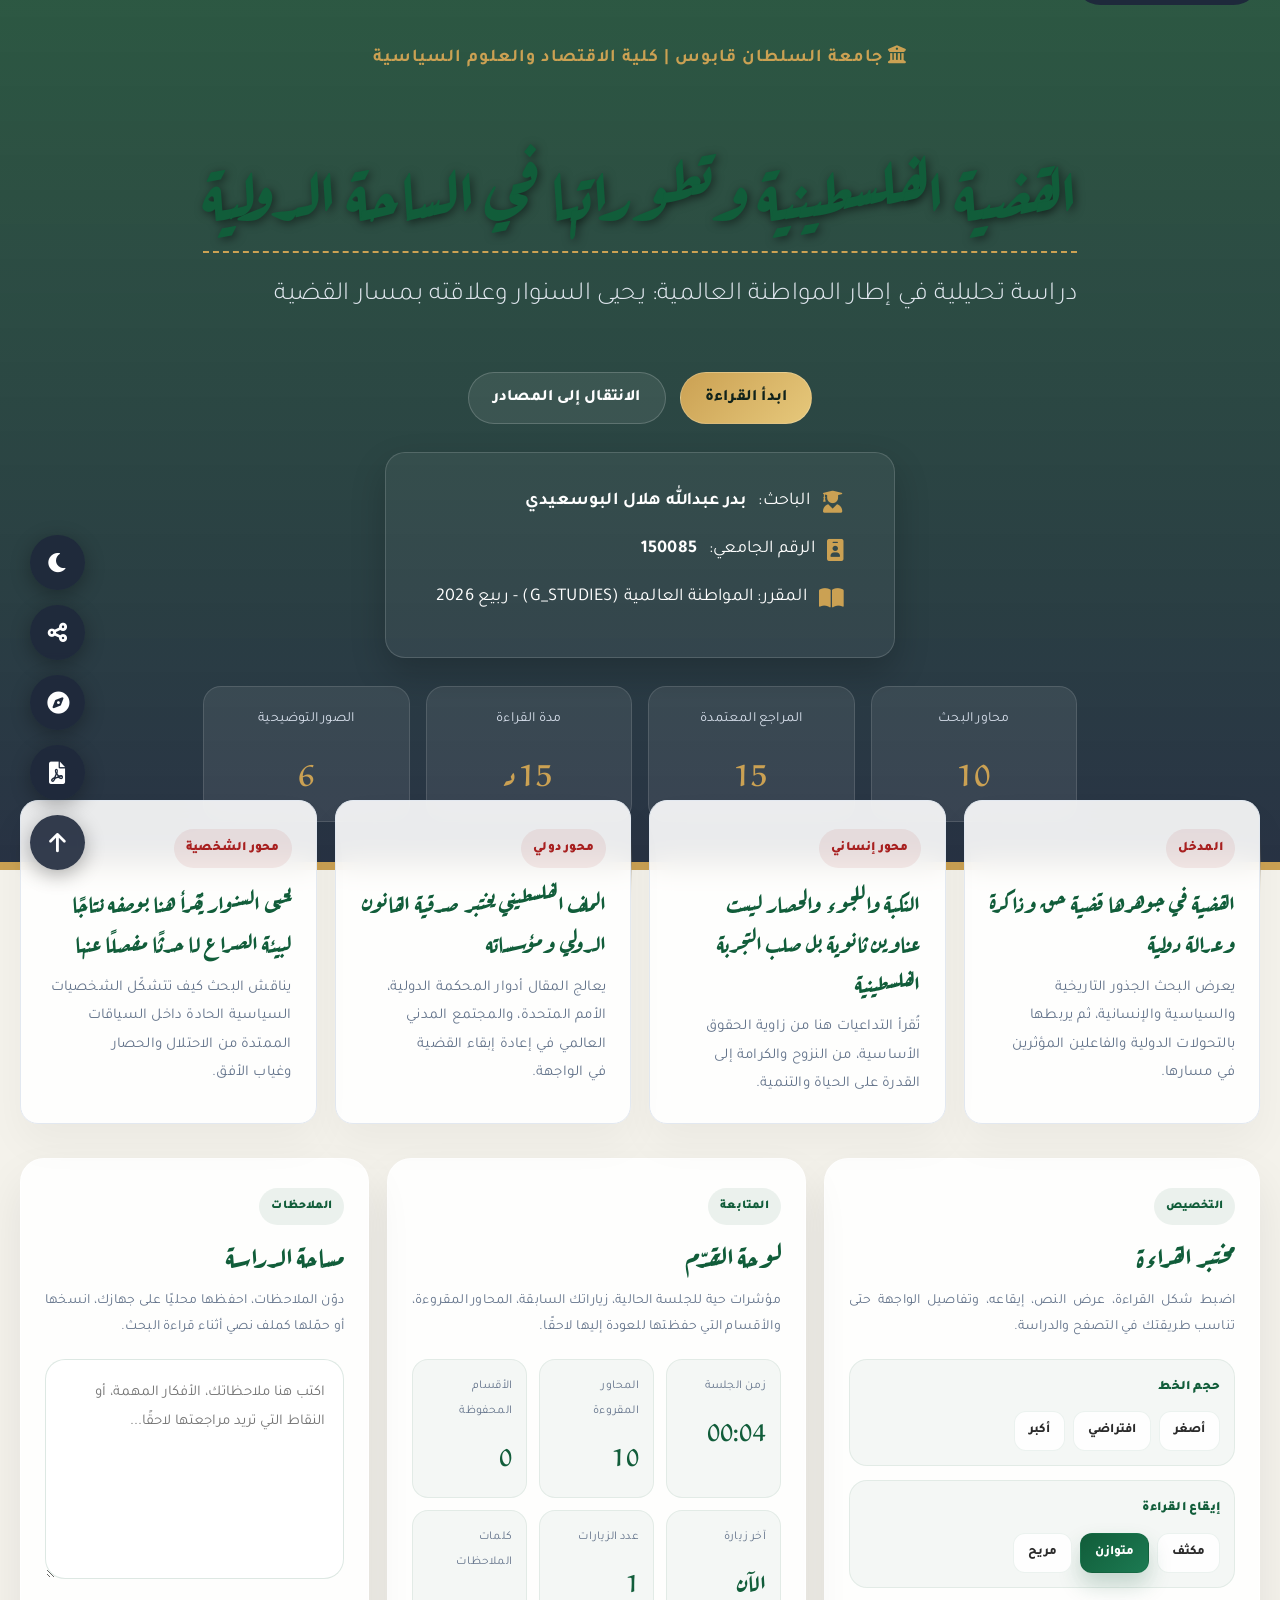
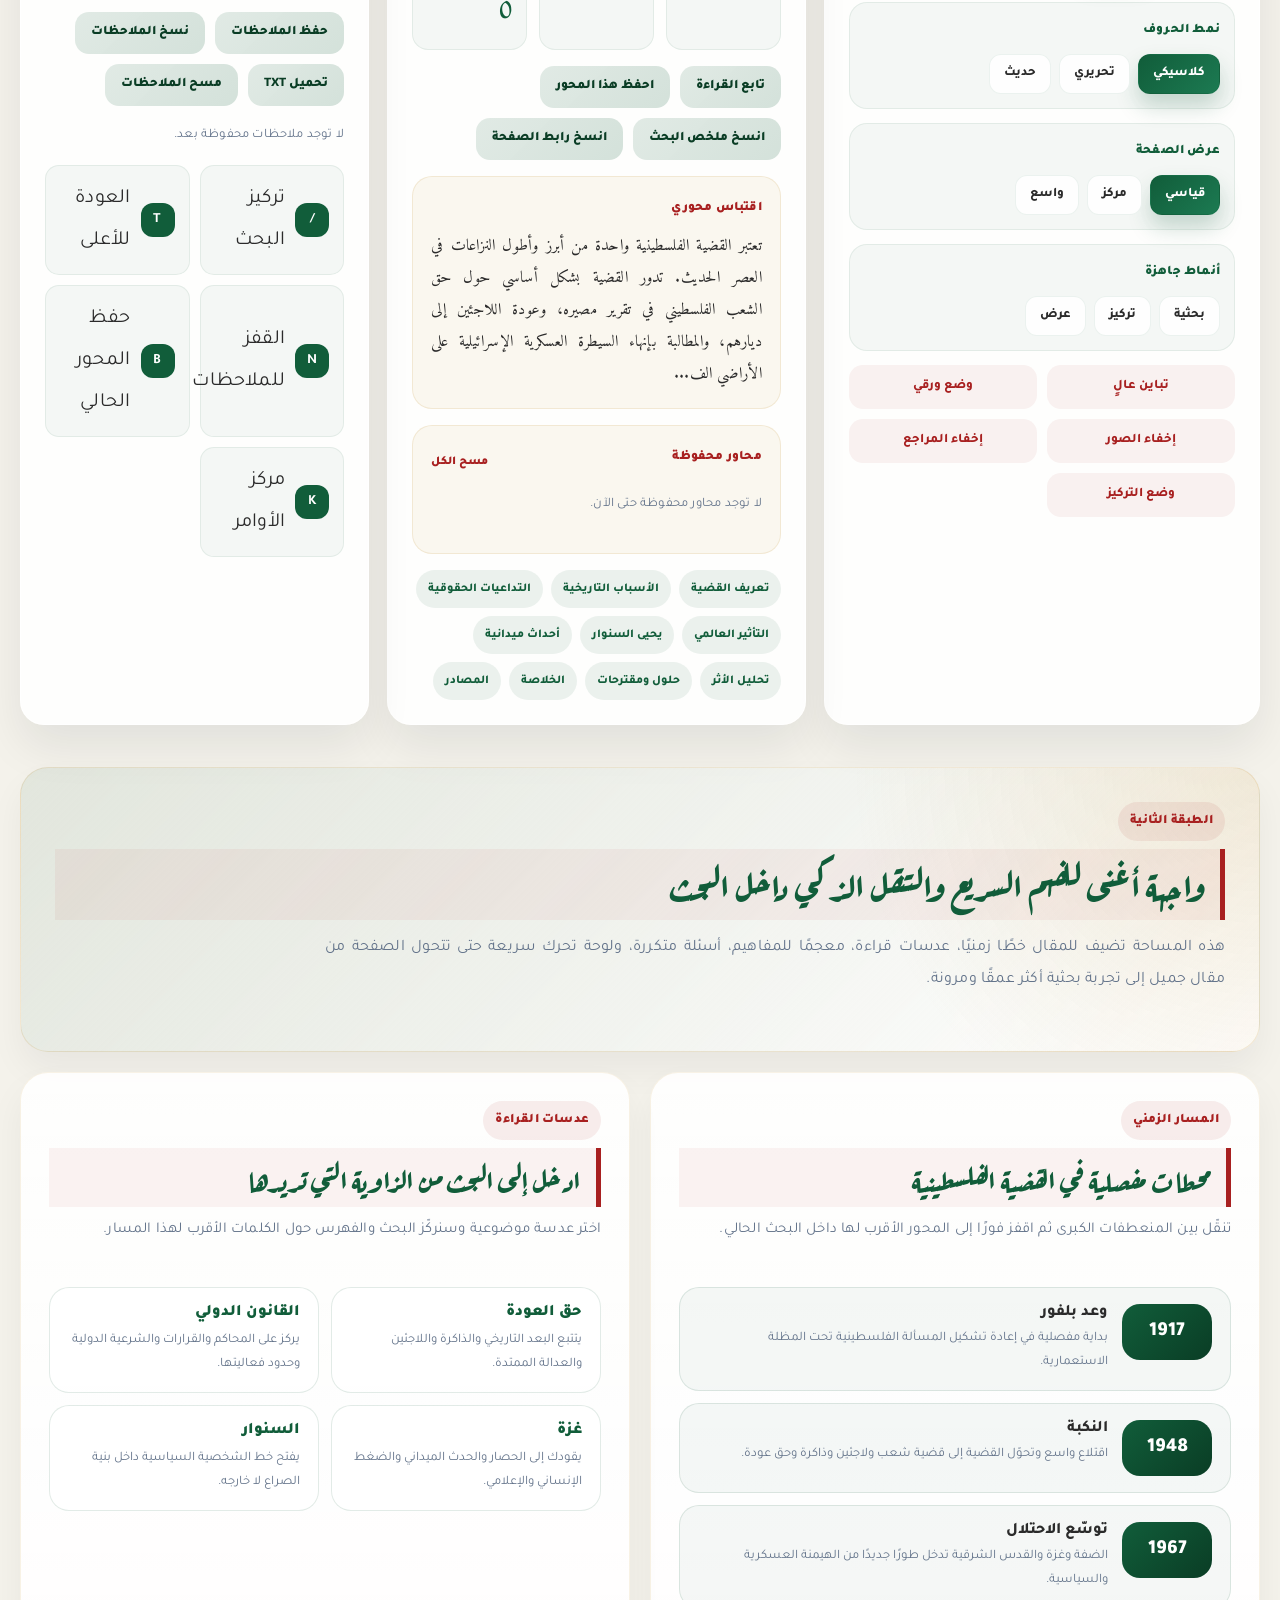
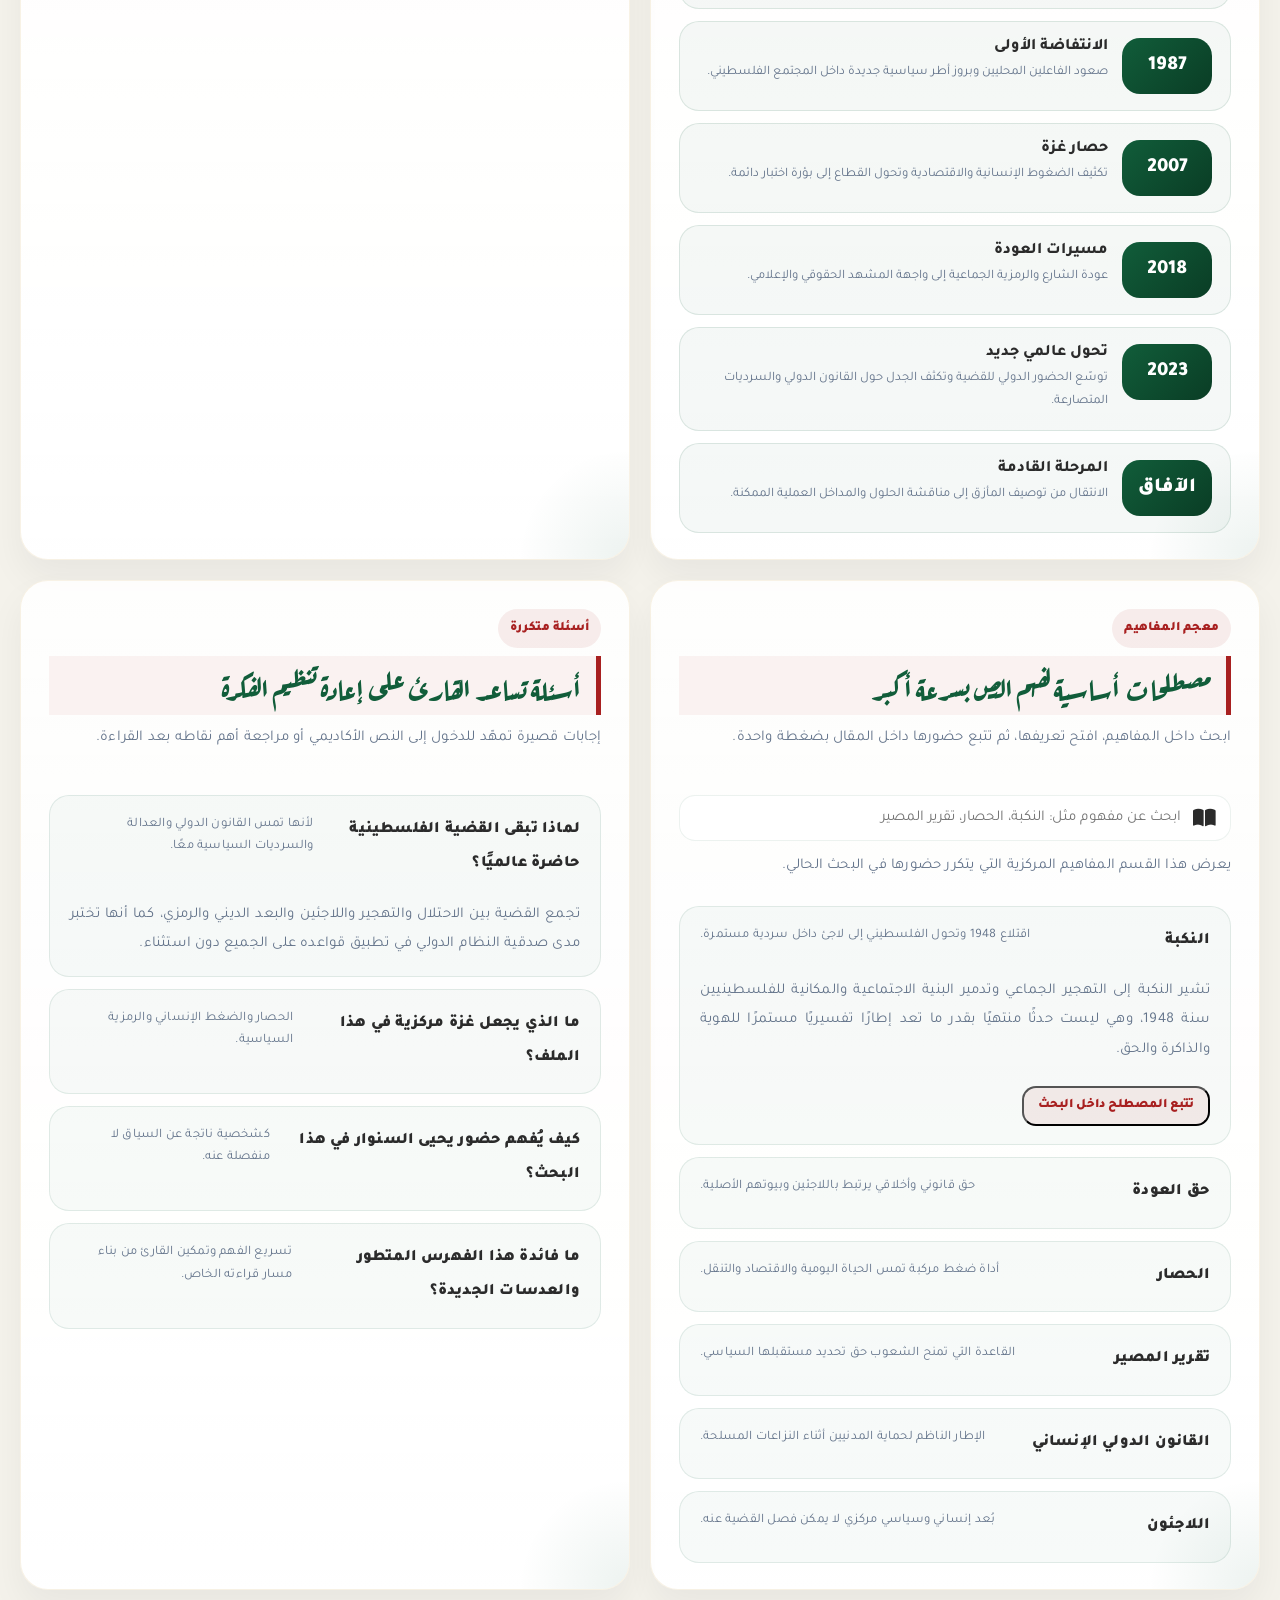
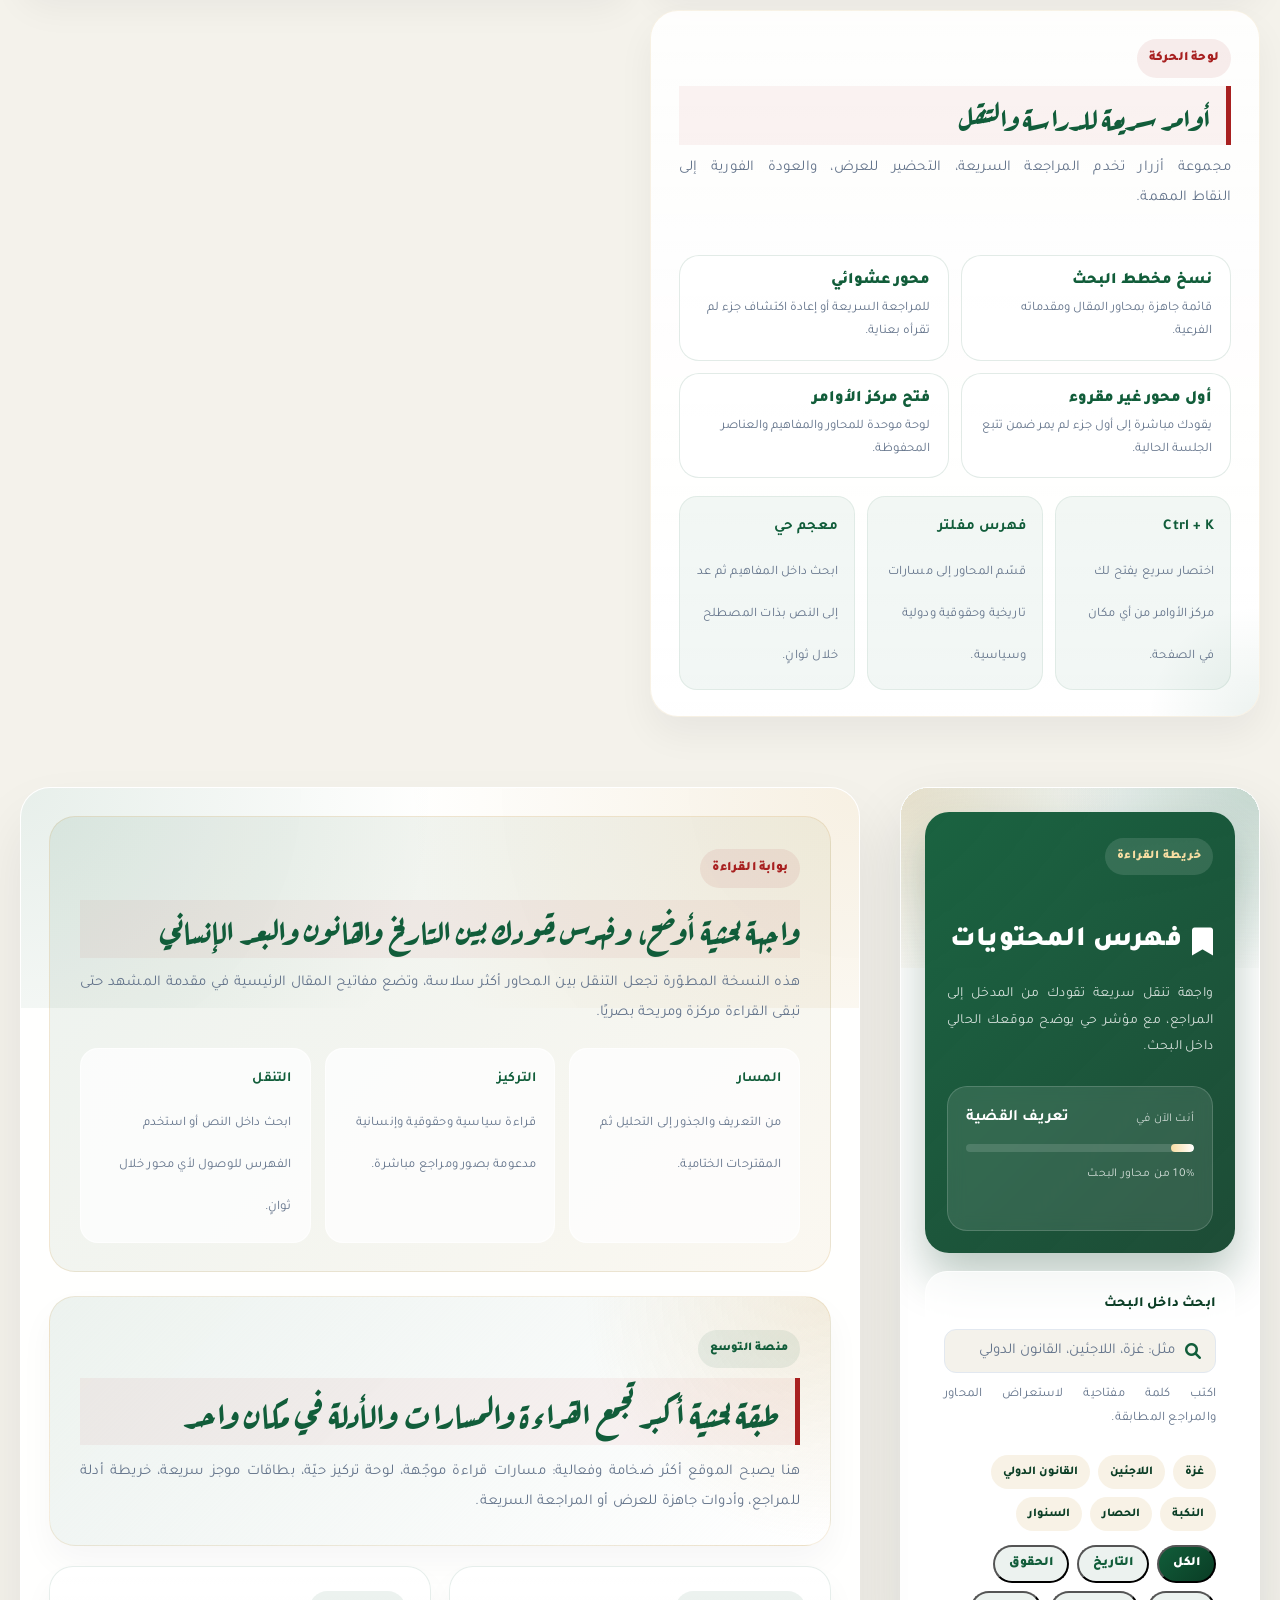
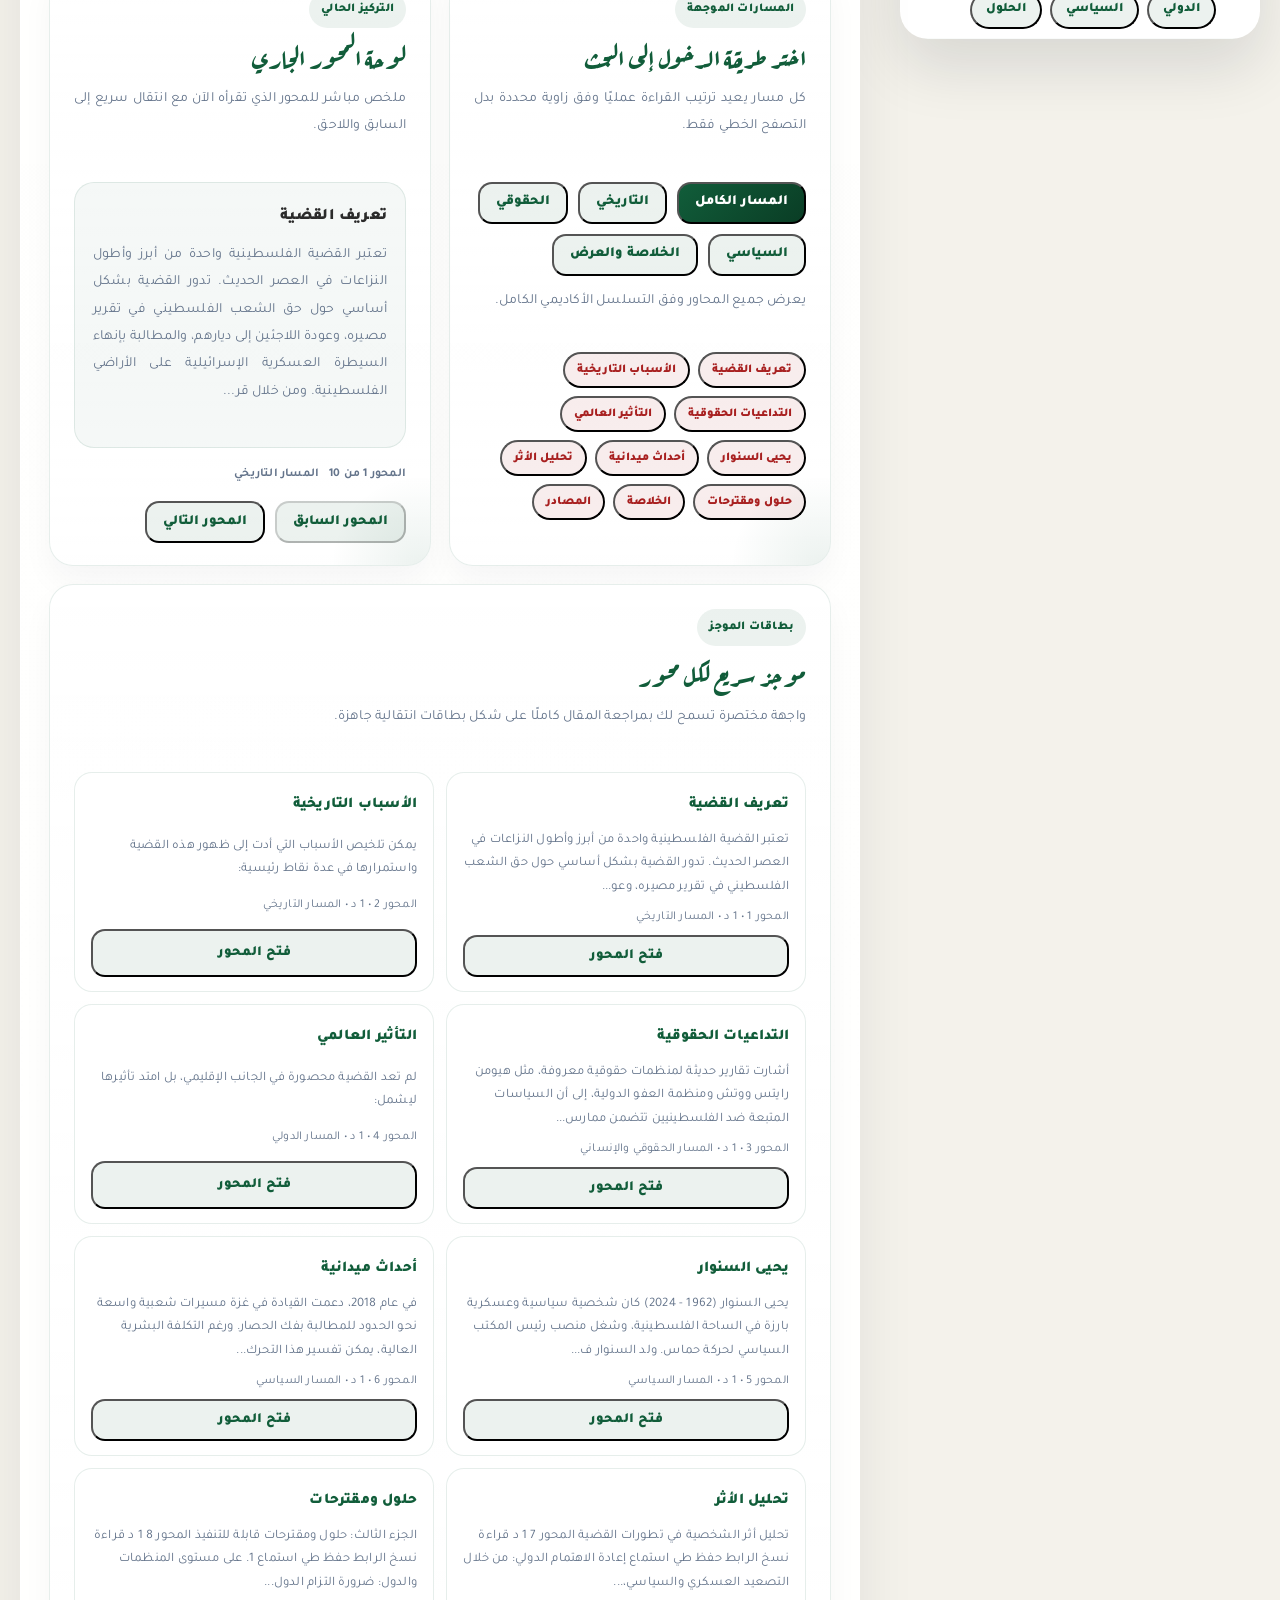
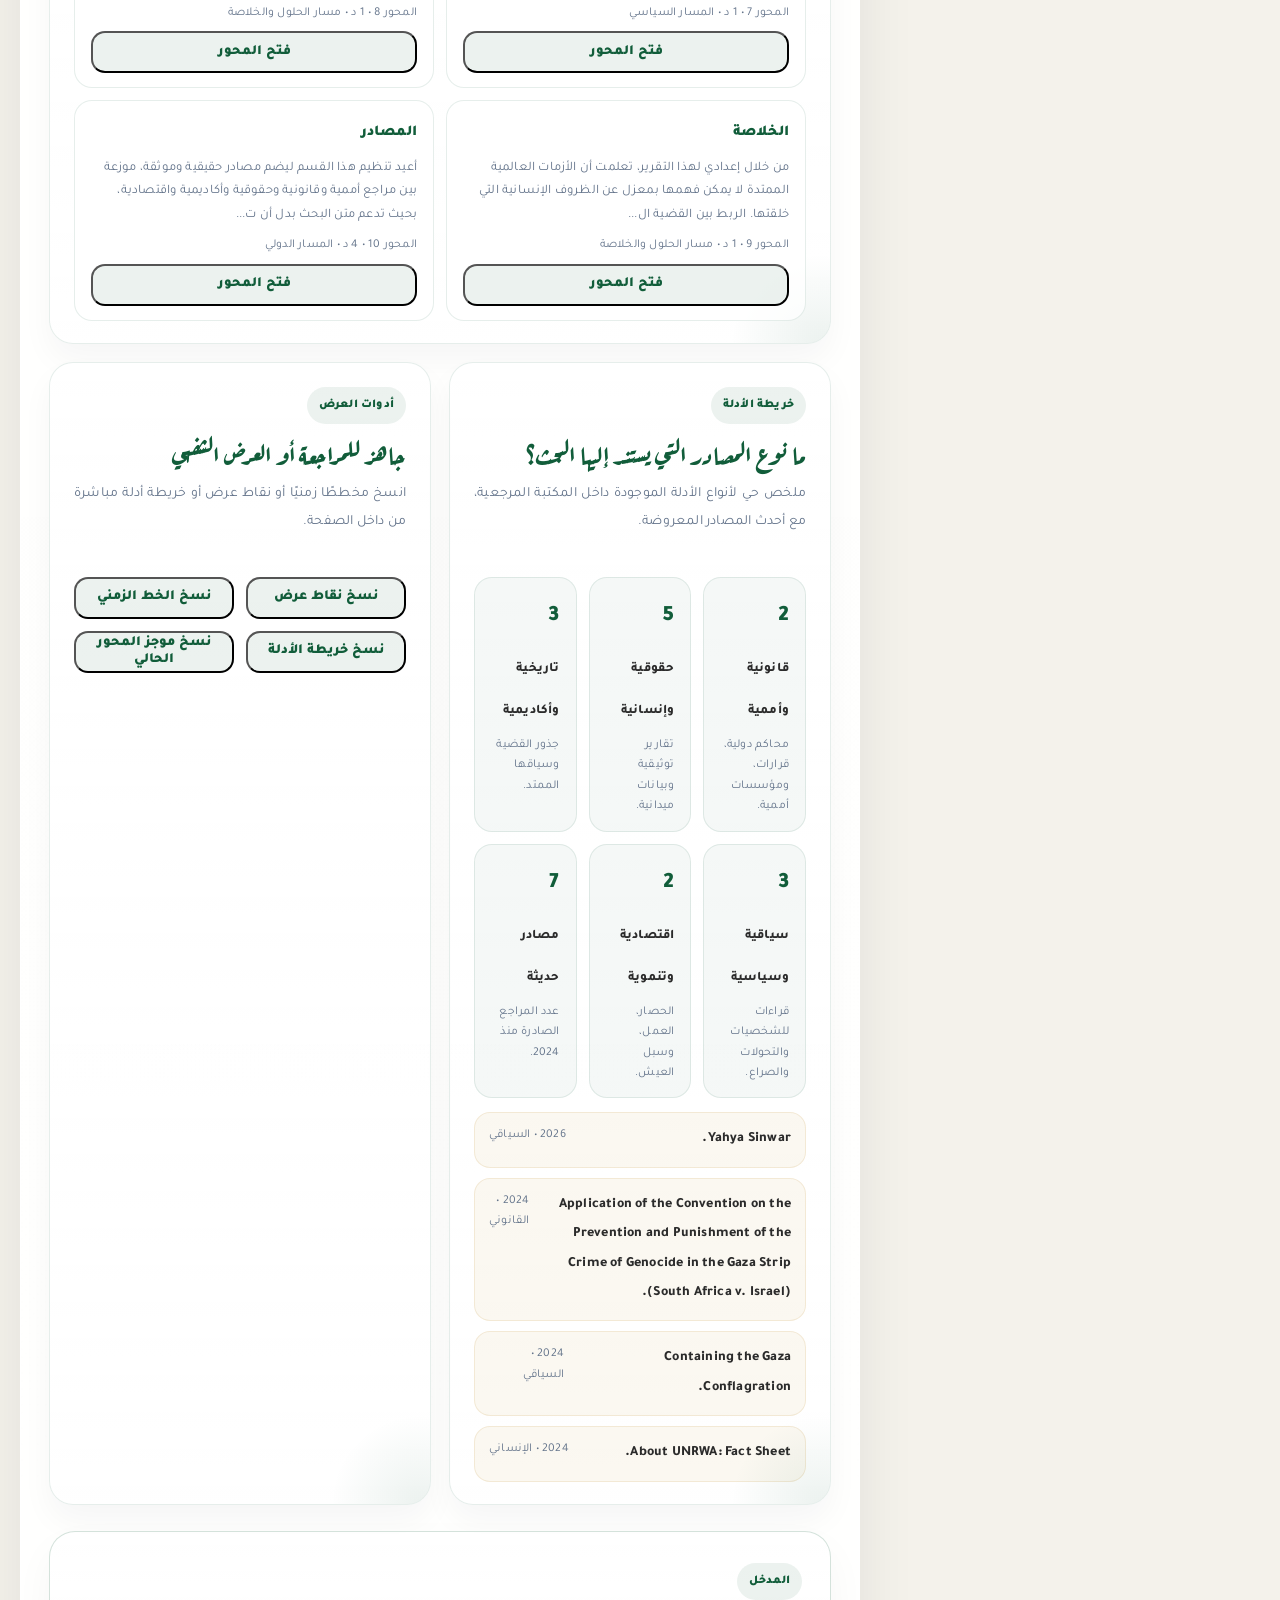
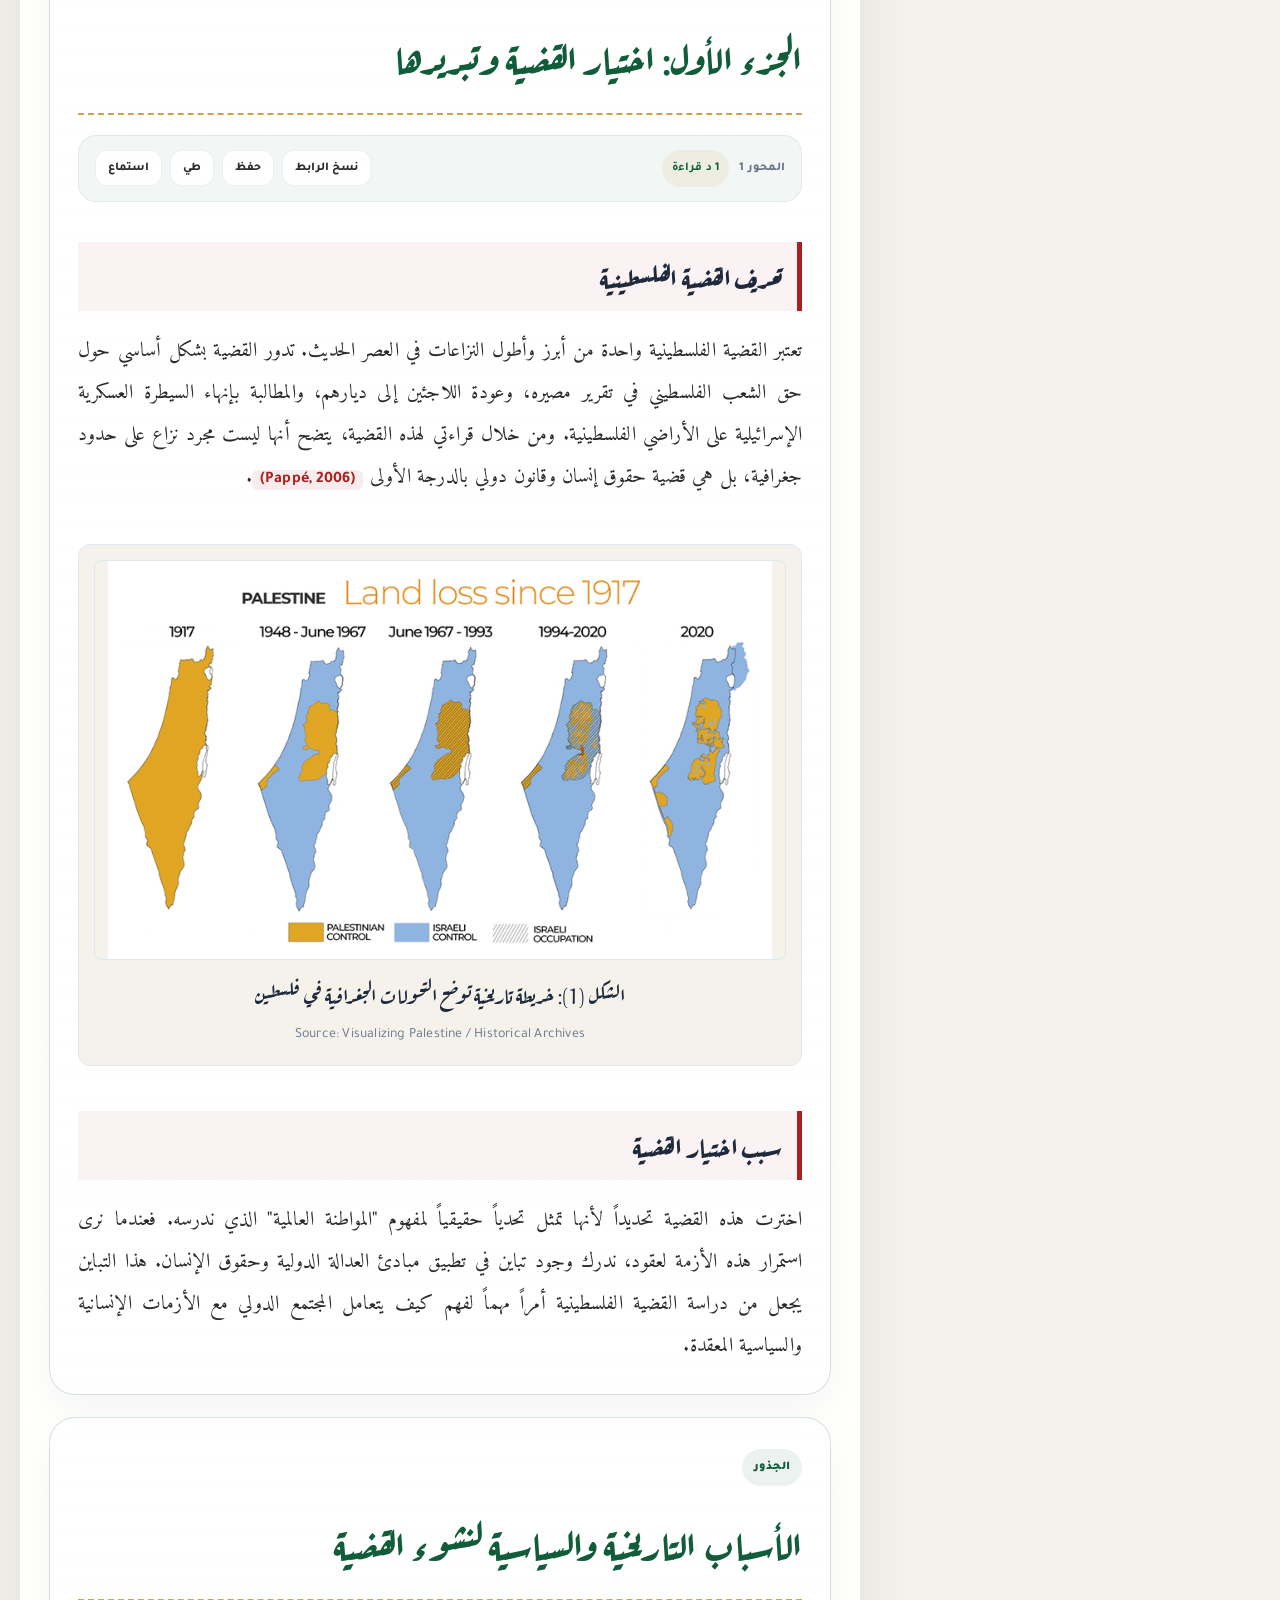
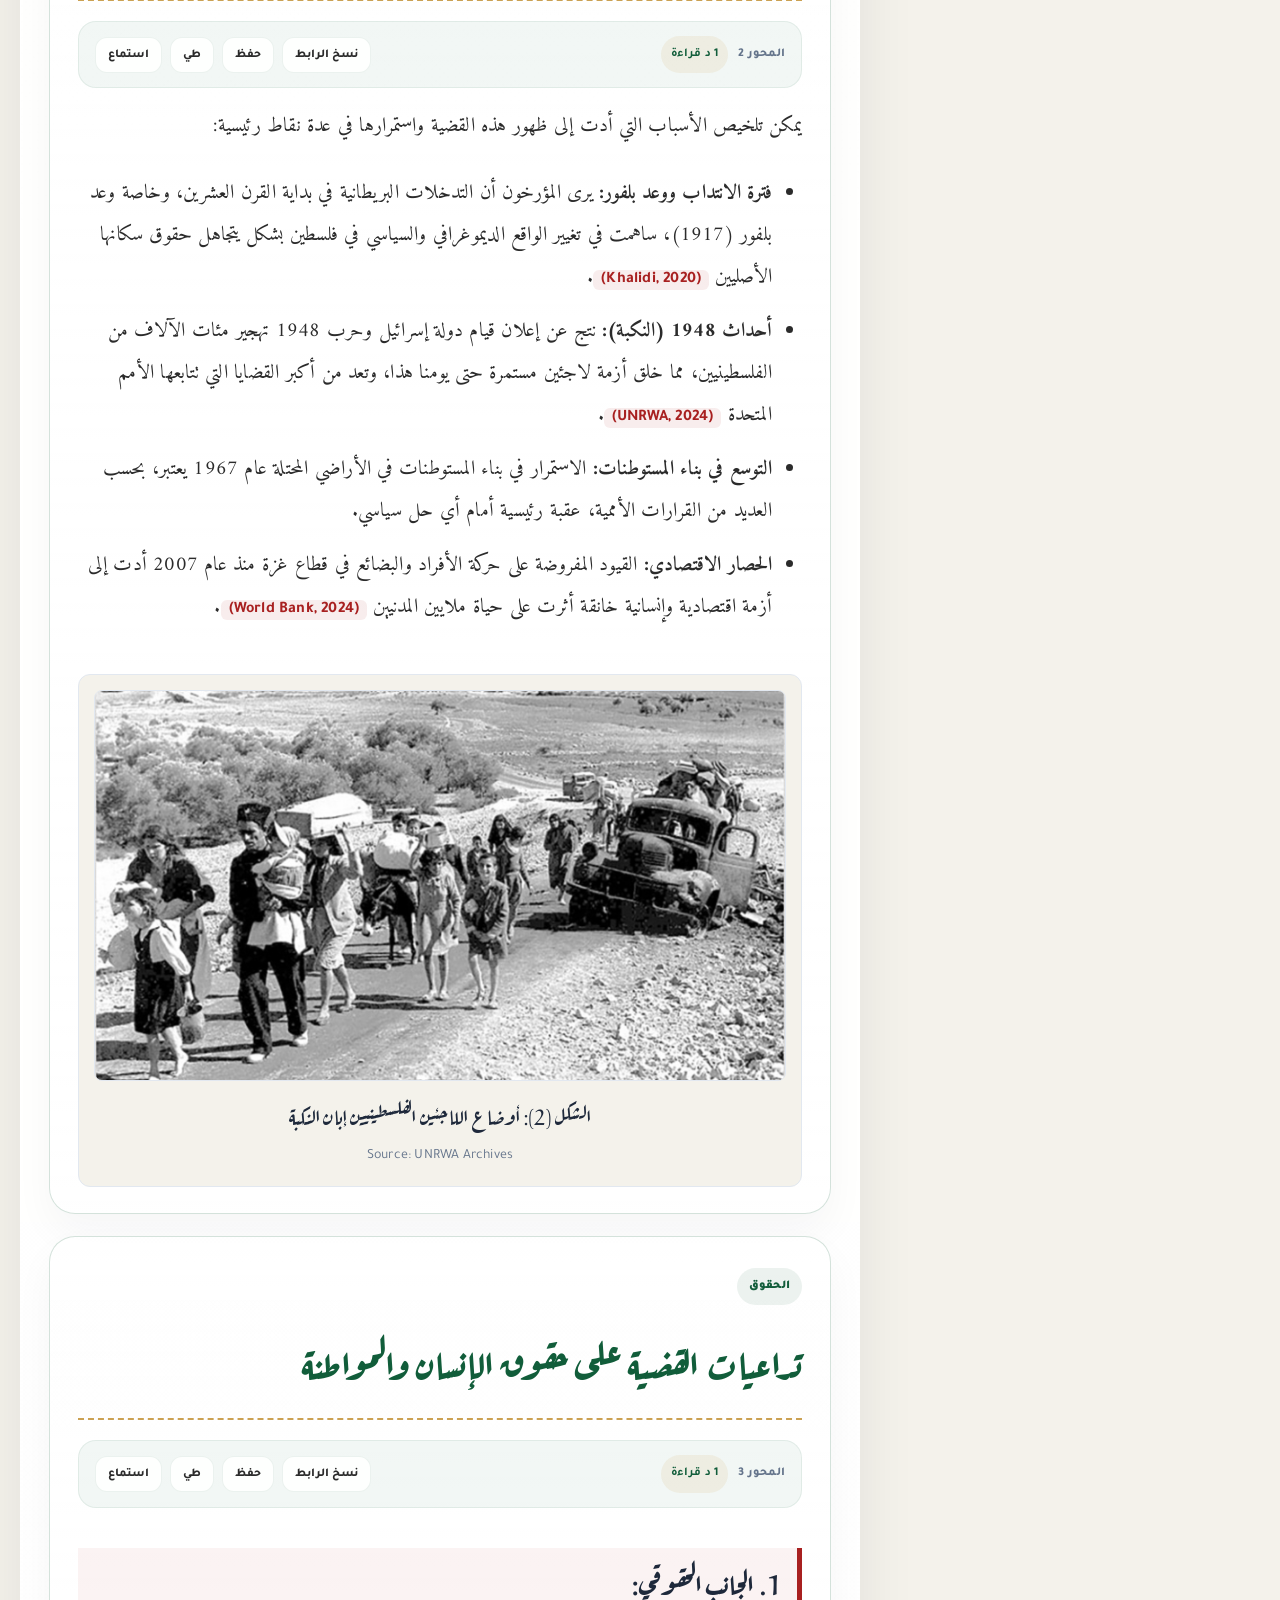
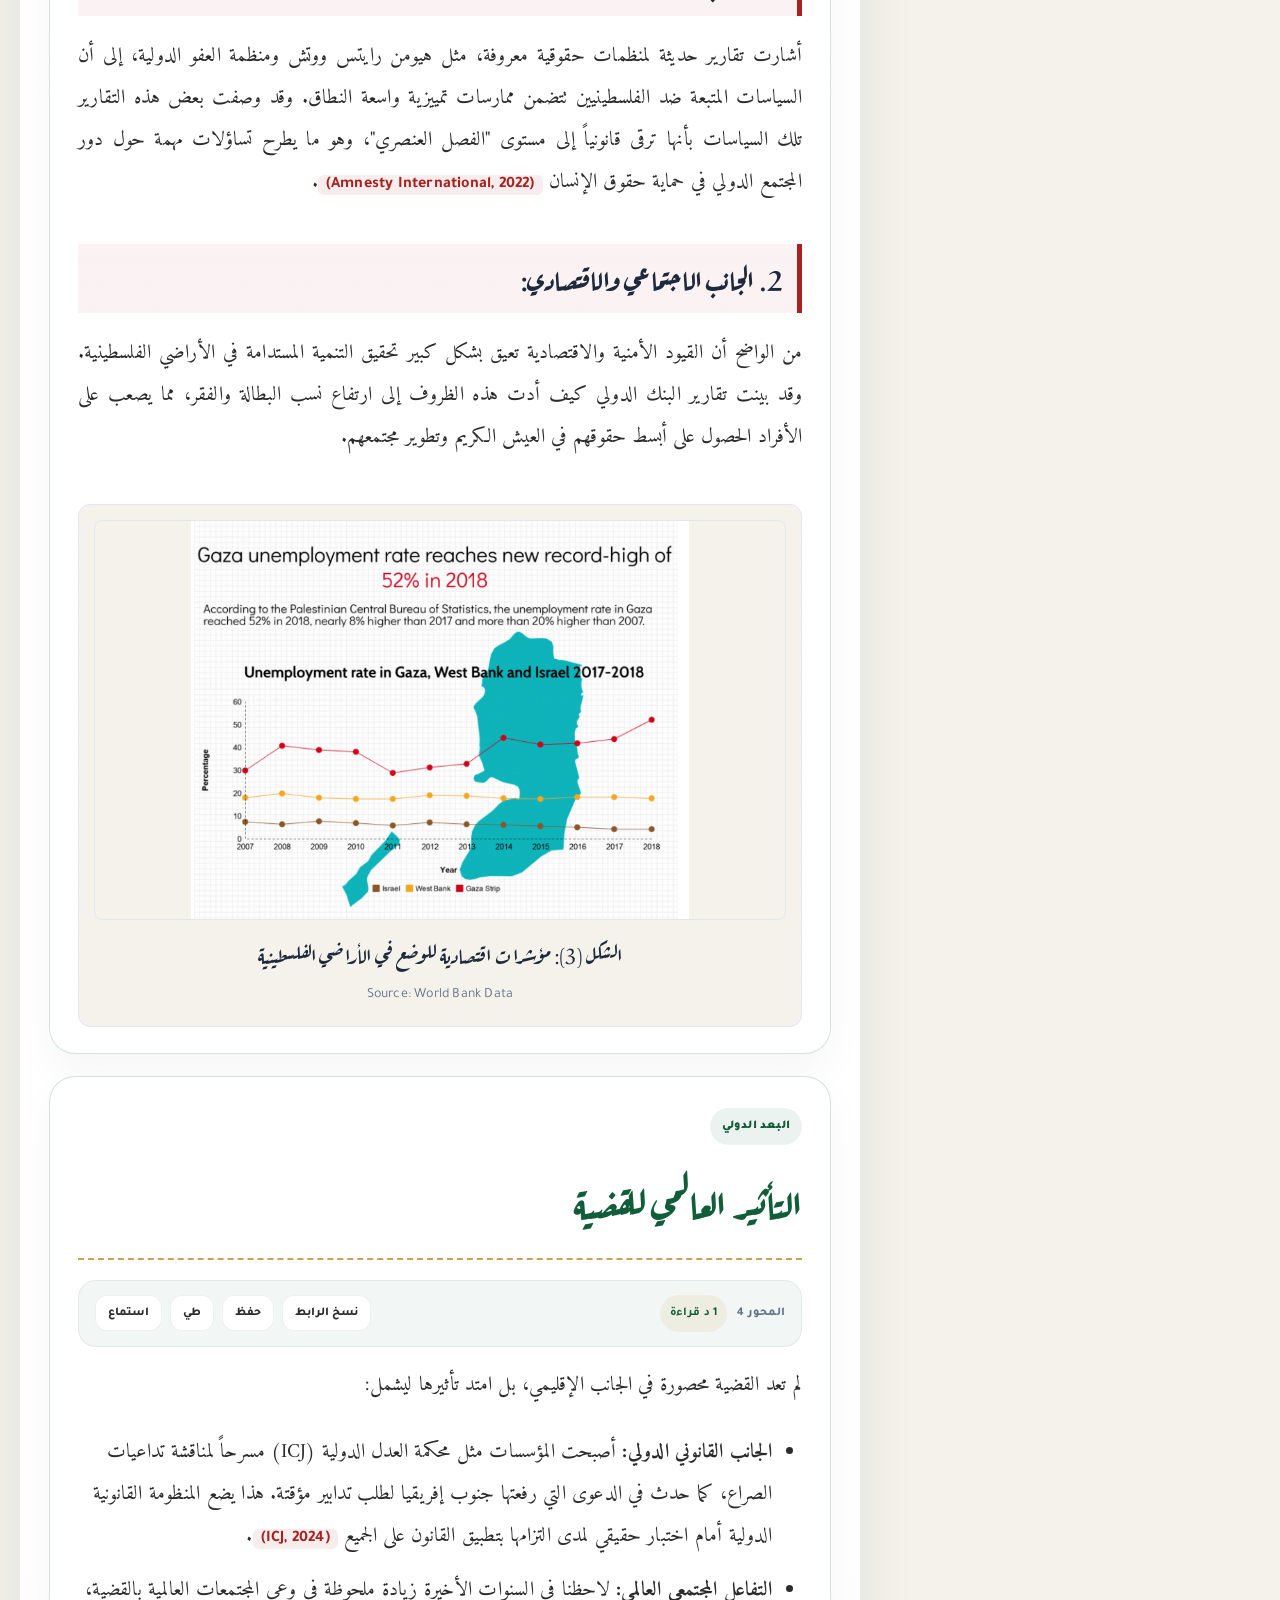
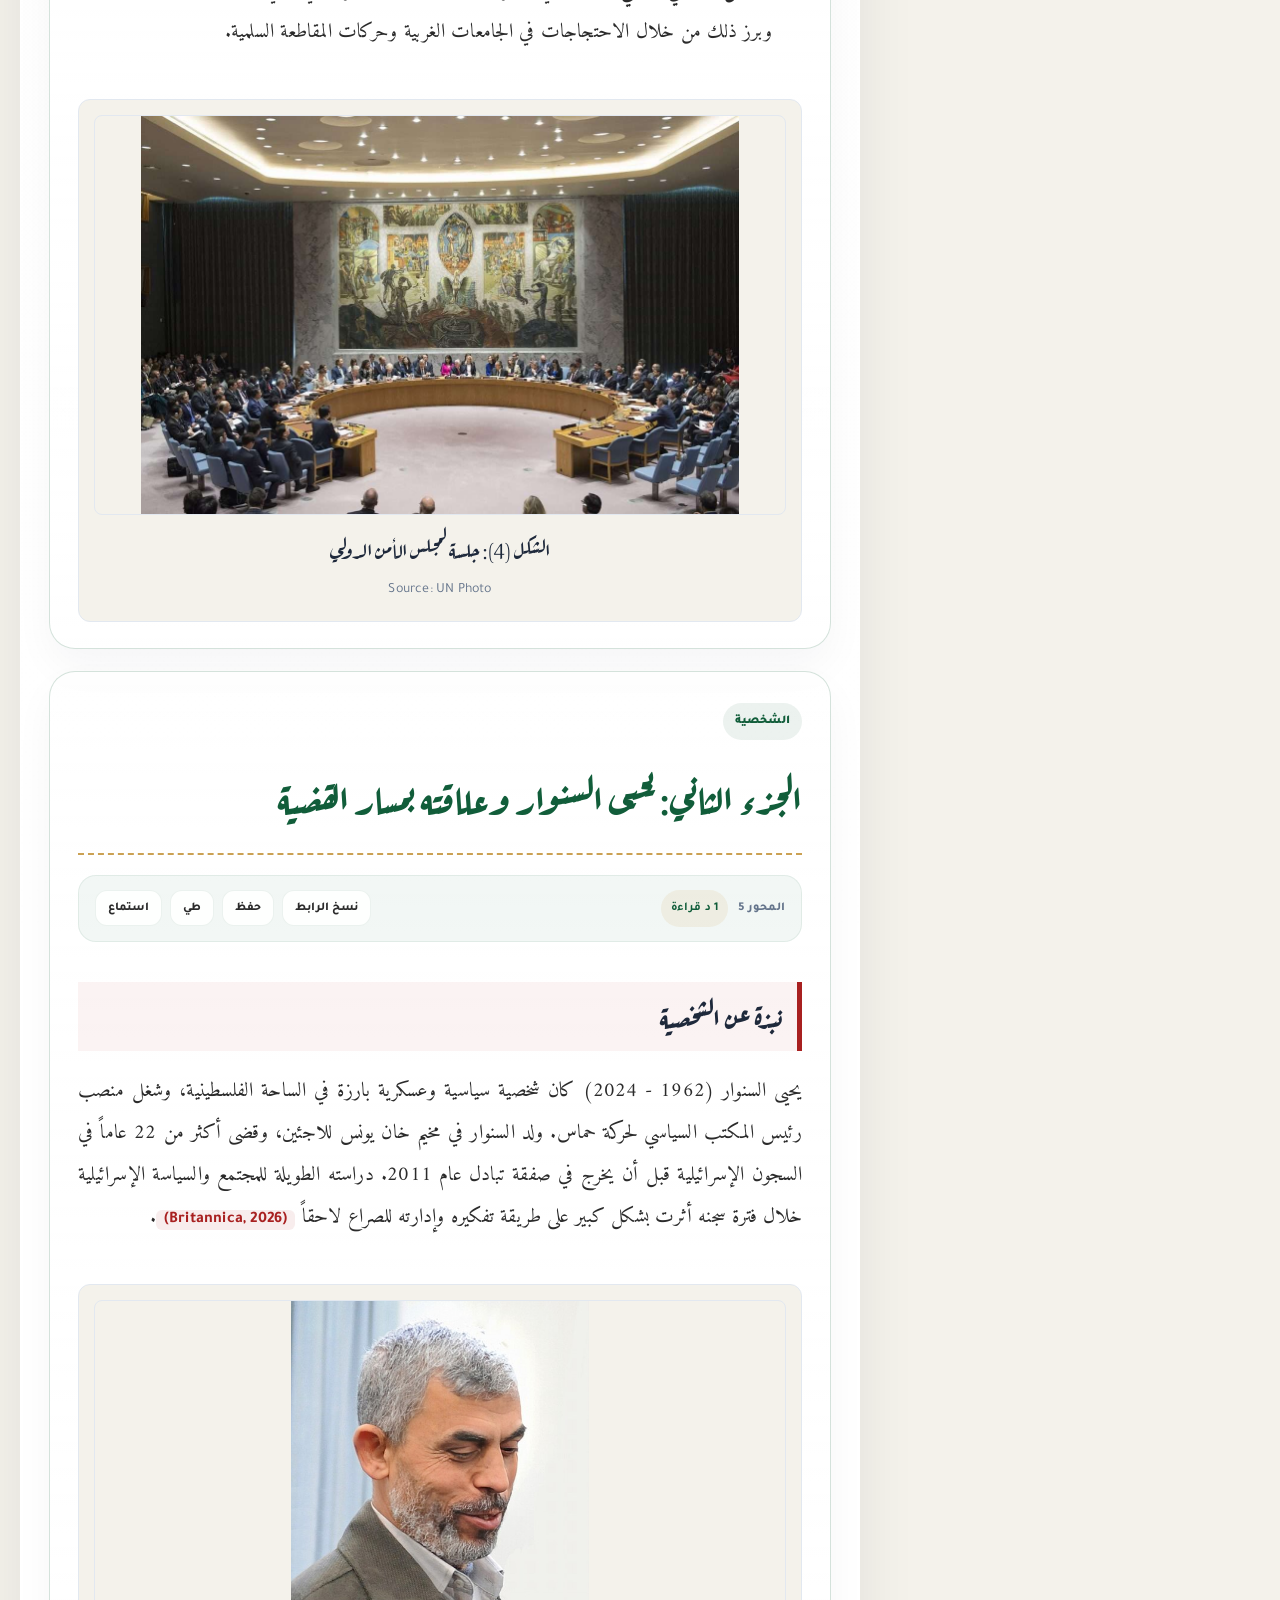
==== commit a645d650: "Add files via upload" ====
--- a/index.html
+++ b/index.html
@@ -671,6 +671,13 @@
             position: relative;
             z-index: 1;
         }
+        .sidebar-stack {
+            display: grid;
+            gap: 18px;
+        }
+        .sidebar-stack > * {
+            margin: 0;
+        }
         .sidebar-panel {
             margin-bottom: 18px;
             padding: 22px;
@@ -768,6 +775,12 @@
             cursor: pointer;
             align-items: center;
             justify-content: space-between;
+        }
+        .toc-toggle i {
+            transition: transform 0.25s ease;
+        }
+        .toc-toggle.is-open i {
+            transform: rotate(180deg);
         }
         .sidebar-tools {
             margin-bottom: 18px;
@@ -941,12 +954,14 @@
             background: rgba(251, 191, 36, 0.08);
             border-color: rgba(251, 191, 36, 0.24);
         }
-        .sidebar.toc-collapsed #navbar,
-        .sidebar.toc-collapsed .sidebar-quote {
-            display: none;
-        }
 
         /* منطقة المحتوى الرئيسية */
+        .sidebar-stack > .sidebar-tools,
+        .sidebar-stack > .sidebar-stats,
+        .sidebar-stack > #navbar,
+        .sidebar-stack > .sidebar-quote {
+            margin: 0;
+        }
         .content-area {
             position: relative;
             overflow: hidden;
@@ -1383,6 +1398,7 @@
         }
         .content-section {
             position: relative;
+            scroll-margin-top: 110px;
             padding: 26px 28px;
             border-radius: 26px;
             border: 1px solid rgba(203, 161, 83, 0.12);
@@ -2374,17 +2390,55 @@
             .reference-architecture { grid-template-columns: repeat(2, minmax(0, 1fr)); }
             .main-wrapper { flex-direction: column; padding: 20px 10px; }
             .sidebar {
-                position: relative;
-                top: 0;
+                position: sticky;
+                top: 12px;
+                z-index: 40;
                 max-width: 100%;
+                max-height: calc(100vh - 24px);
+                overflow: hidden;
+                margin-bottom: 20px;
+                padding: 14px;
+                border-radius: 24px;
+            }
+            .sidebar::before { height: 132px; }
+            .sidebar-panel {
+                margin-bottom: 0;
+                padding: 18px;
+                border-radius: 20px;
+            }
+            .sidebar-stack {
+                margin-top: 14px;
+                max-height: calc(100vh - 230px);
+                overflow: auto;
+                padding-inline-end: 4px;
+            }
+            .sidebar-stack::-webkit-scrollbar,
+            #navbar::-webkit-scrollbar,
+            .keyword-chip-list::-webkit-scrollbar,
+            .toc-filter-bar::-webkit-scrollbar {
+                width: 0;
+                height: 0;
+            }
+            .sidebar.toc-collapsed {
                 max-height: none;
                 overflow: visible;
-                margin-bottom: 20px;
-                padding: 20px;
-                border-radius: 24px;
-            }
-            .sidebar-panel { padding: 20px; }
+            }
+            .sidebar.toc-collapsed .sidebar-summary {
+                display: none;
+            }
+            .sidebar.toc-collapsed .sidebar-stack {
+                display: none;
+            }
+            .sidebar.toc-collapsed .reading-progress-card {
+                margin-top: 14px;
+                padding: 14px 16px;
+            }
             .toc-toggle { display: flex; }
+            #navbar {
+                max-height: min(42vh, 360px);
+                overflow: auto;
+                padding-inline-end: 4px;
+            }
             .content-area { padding: 20px; border-radius: 24px; }
             .article-bridge-grid { grid-template-columns: 1fr; }
             .content-section { padding: 22px 20px; border-radius: 22px; }
@@ -2421,8 +2475,69 @@
             .insight-card,
             .analysis-suite-head,
             .analysis-card { padding: 18px; }
+            .sidebar {
+                top: 10px;
+                padding: 12px;
+                border-radius: 20px;
+            }
+            .sidebar-panel {
+                padding: 16px;
+            }
+            .sidebar h3 {
+                font-size: 24px;
+            }
             .reading-progress-head { display: block; }
-            .sidebar a { min-height: auto; }
+            .sidebar-stack {
+                margin-top: 12px;
+                max-height: calc(100vh - 210px);
+            }
+            .sidebar-tools {
+                padding: 16px;
+                border-radius: 18px;
+            }
+            .search-shell {
+                padding: 10px 12px;
+            }
+            .keyword-chip-list,
+            .toc-filter-bar {
+                flex-wrap: nowrap;
+                overflow-x: auto;
+                padding-bottom: 4px;
+                scrollbar-width: none;
+            }
+            .sidebar a {
+                min-height: auto;
+                padding: 12px 14px;
+                border-radius: 18px;
+            }
+            .sidebar a:hover,
+            .sidebar a.active {
+                transform: translateY(-2px);
+            }
+            .nav-link-text {
+                font-size: 14px;
+            }
+            .nav-link small {
+                font-size: 11px;
+            }
+            .article-bridge h2,
+            .analysis-suite-head h2 {
+                font-size: 28px;
+                line-height: 1.5;
+            }
+            .content-section h1 {
+                font-size: 28px;
+                line-height: 1.5;
+            }
+            .content-section p,
+            .content-section li,
+            .article-bridge p {
+                font-size: 15px;
+                line-height: 2;
+            }
+            .content-section {
+                scroll-margin-top: 122px;
+            }
             .content-area { padding: 16px; }
             .status-actions,
             .notes-actions,
@@ -3267,69 +3382,71 @@
                 </div>
                 <p class="reading-caption" id="readingProgressText">0% من محاور البحث</p>
             </div>
-            <button class="toc-toggle" id="tocToggle" type="button" aria-expanded="true">
+            <button class="toc-toggle" id="tocToggle" type="button" aria-expanded="true" aria-controls="tocPanel">
                 <span id="tocToggleText">إخفاء المحاور</span>
                 <i class="fas fa-layer-group" aria-hidden="true"></i>
             </button>
         </div>
 
-        <div class="sidebar-tools">
-            <label class="sidebar-label" for="articleSearch">ابحث داخل البحث</label>
-            <div class="search-shell">
-                <i class="fas fa-search" aria-hidden="true"></i>
-                <input type="search" id="articleSearch" class="search-input" placeholder="مثل: غزة، اللاجئين، القانون الدولي">
+        <div class="sidebar-stack" id="tocPanel">
+            <div class="sidebar-tools">
+                <label class="sidebar-label" for="articleSearch">ابحث داخل البحث</label>
+                <div class="search-shell">
+                    <i class="fas fa-search" aria-hidden="true"></i>
+                    <input type="search" id="articleSearch" class="search-input" placeholder="مثل: غزة، اللاجئين، القانون الدولي">
+                </div>
+                <p class="search-meta" id="searchResultsMeta" aria-live="polite">اكتب كلمة مفتاحية لاستعراض المحاور والمراجع المطابقة.</p>
+                <div class="keyword-chip-list" id="keywordChipList" aria-label="كلمات مفتاحية سريعة">
+                    <button class="keyword-chip" type="button" data-keyword="غزة">غزة</button>
+                    <button class="keyword-chip" type="button" data-keyword="اللاجئين">اللاجئين</button>
+                    <button class="keyword-chip" type="button" data-keyword="القانون الدولي">القانون الدولي</button>
+                    <button class="keyword-chip" type="button" data-keyword="النكبة">النكبة</button>
+                    <button class="keyword-chip" type="button" data-keyword="الحصار">الحصار</button>
+                    <button class="keyword-chip" type="button" data-keyword="السنوار">السنوار</button>
+                </div>
+                <div class="toc-filter-bar" aria-label="تصفية الفهرس">
+                    <button class="toc-filter-chip is-active" type="button" data-filter="all">الكل</button>
+                    <button class="toc-filter-chip" type="button" data-filter="history">التاريخ</button>
+                    <button class="toc-filter-chip" type="button" data-filter="humanitarian">الحقوق</button>
+                    <button class="toc-filter-chip" type="button" data-filter="international">الدولي</button>
+                    <button class="toc-filter-chip" type="button" data-filter="political">السياسي</button>
+                    <button class="toc-filter-chip" type="button" data-filter="solutions">الحلول</button>
+                </div>
+                <p class="toc-filter-status" id="tocFilterStatus">يعرض الفهرس الآن جميع المحاور.</p>
             </div>
-            <p class="search-meta" id="searchResultsMeta" aria-live="polite">اكتب كلمة مفتاحية لاستعراض المحاور والمراجع المطابقة.</p>
-            <div class="keyword-chip-list" id="keywordChipList" aria-label="كلمات مفتاحية سريعة">
-                <button class="keyword-chip" type="button" data-keyword="غزة">غزة</button>
-                <button class="keyword-chip" type="button" data-keyword="اللاجئين">اللاجئين</button>
-                <button class="keyword-chip" type="button" data-keyword="القانون الدولي">القانون الدولي</button>
-                <button class="keyword-chip" type="button" data-keyword="النكبة">النكبة</button>
-                <button class="keyword-chip" type="button" data-keyword="الحصار">الحصار</button>
-                <button class="keyword-chip" type="button" data-keyword="السنوار">السنوار</button>
+
+            <div class="sidebar-stats" aria-label="ملخص سريع">
+                <div>
+                    <span>المراجع</span>
+                    <strong id="sidebarRefCount">0</strong>
+                </div>
+                <div>
+                    <span>الصور</span>
+                    <strong id="sidebarFigureCount">0</strong>
+                </div>
+                <div>
+                    <span>زمن القراءة</span>
+                    <strong id="sidebarReadingTime">0 د</strong>
+                </div>
             </div>
-            <div class="toc-filter-bar" aria-label="تصفية الفهرس">
-                <button class="toc-filter-chip is-active" type="button" data-filter="all">الكل</button>
-                <button class="toc-filter-chip" type="button" data-filter="history">التاريخ</button>
-                <button class="toc-filter-chip" type="button" data-filter="humanitarian">الحقوق</button>
-                <button class="toc-filter-chip" type="button" data-filter="international">الدولي</button>
-                <button class="toc-filter-chip" type="button" data-filter="political">السياسي</button>
-                <button class="toc-filter-chip" type="button" data-filter="solutions">الحلول</button>
-            </div>
-            <p class="toc-filter-status" id="tocFilterStatus">يعرض الفهرس الآن جميع المحاور.</p>
+
+            <nav id="navbar" aria-label="التنقل بين المحاور">
+                <ul>
+                    <li><a href="#intro" class="nav-link" data-cluster="history"><span class="nav-link-copy"><span class="nav-link-text">تعريف القضية وتبريرها</span><small>المدخل والمنطلق العام</small></span></a></li>
+                    <li><a href="#causes" class="nav-link" data-cluster="history"><span class="nav-link-copy"><span class="nav-link-text">الأسباب التاريخية</span><small>الجذور السياسية والوقائع المؤسسة</small></span></a></li>
+                    <li><a href="#impact" class="nav-link" data-cluster="humanitarian"><span class="nav-link-copy"><span class="nav-link-text">التداعيات الحقوقية</span><small>الحقوق والبعد الإنساني والاجتماعي</small></span></a></li>
+                    <li><a href="#global" class="nav-link" data-cluster="international"><span class="nav-link-copy"><span class="nav-link-text">التأثير العالمي</span><small>القانون الدولي والمجال العالمي</small></span></a></li>
+                    <li><a href="#persona" class="nav-link" data-cluster="political"><span class="nav-link-copy"><span class="nav-link-text">يحيى السنوار</span><small>الشخصية في سياقها السياسي</small></span></a></li>
+                    <li><a href="#events" class="nav-link" data-cluster="political"><span class="nav-link-copy"><span class="nav-link-text">أحداث ميدانية</span><small>محطات وتحولات مفصلية</small></span></a></li>
+                    <li><a href="#analysis" class="nav-link" data-cluster="political"><span class="nav-link-copy"><span class="nav-link-text">تحليل الأثر</span><small>قراءة في المفاعيل السياسية</small></span></a></li>
+                    <li><a href="#solutions" class="nav-link" data-cluster="solutions"><span class="nav-link-copy"><span class="nav-link-text">حلول ومقترحات</span><small>مداخل عملية قابلة للتنفيذ</small></span></a></li>
+                    <li><a href="#reflection" class="nav-link" data-cluster="solutions"><span class="nav-link-copy"><span class="nav-link-text">الخلاصة</span><small>الربط النهائي بين القضية والشخصية</small></span></a></li>
+                    <li><a href="#references" class="nav-link" data-cluster="international"><span class="nav-link-copy"><span class="nav-link-text">المصادر</span><small>المراجع والروابط الأساسية</small></span></a></li>
+                </ul>
+            </nav>
+
+            <div class="sidebar-quote">يمكنك الانتقال السريع بين المحاور من هنا، أو متابعة التسلسل الأكاديمي كاملًا من الجذور التاريخية حتى الخاتمة والمراجع.</div>
         </div>
-
-        <div class="sidebar-stats" aria-label="ملخص سريع">
-            <div>
-                <span>المراجع</span>
-                <strong id="sidebarRefCount">0</strong>
-            </div>
-            <div>
-                <span>الصور</span>
-                <strong id="sidebarFigureCount">0</strong>
-            </div>
-            <div>
-                <span>زمن القراءة</span>
-                <strong id="sidebarReadingTime">0 د</strong>
-            </div>
-        </div>
-
-        <nav id="navbar" aria-label="التنقل بين المحاور">
-            <ul>
-                <li><a href="#intro" class="nav-link" data-cluster="history"><span class="nav-link-copy"><span class="nav-link-text">تعريف القضية وتبريرها</span><small>المدخل والمنطلق العام</small></span></a></li>
-                <li><a href="#causes" class="nav-link" data-cluster="history"><span class="nav-link-copy"><span class="nav-link-text">الأسباب التاريخية</span><small>الجذور السياسية والوقائع المؤسسة</small></span></a></li>
-                <li><a href="#impact" class="nav-link" data-cluster="humanitarian"><span class="nav-link-copy"><span class="nav-link-text">التداعيات الحقوقية</span><small>الحقوق والبعد الإنساني والاجتماعي</small></span></a></li>
-                <li><a href="#global" class="nav-link" data-cluster="international"><span class="nav-link-copy"><span class="nav-link-text">التأثير العالمي</span><small>القانون الدولي والمجال العالمي</small></span></a></li>
-                <li><a href="#persona" class="nav-link" data-cluster="political"><span class="nav-link-copy"><span class="nav-link-text">يحيى السنوار</span><small>الشخصية في سياقها السياسي</small></span></a></li>
-                <li><a href="#events" class="nav-link" data-cluster="political"><span class="nav-link-copy"><span class="nav-link-text">أحداث ميدانية</span><small>محطات وتحولات مفصلية</small></span></a></li>
-                <li><a href="#analysis" class="nav-link" data-cluster="political"><span class="nav-link-copy"><span class="nav-link-text">تحليل الأثر</span><small>قراءة في المفاعيل السياسية</small></span></a></li>
-                <li><a href="#solutions" class="nav-link" data-cluster="solutions"><span class="nav-link-copy"><span class="nav-link-text">حلول ومقترحات</span><small>مداخل عملية قابلة للتنفيذ</small></span></a></li>
-                <li><a href="#reflection" class="nav-link" data-cluster="solutions"><span class="nav-link-copy"><span class="nav-link-text">الخلاصة</span><small>الربط النهائي بين القضية والشخصية</small></span></a></li>
-                <li><a href="#references" class="nav-link" data-cluster="international"><span class="nav-link-copy"><span class="nav-link-text">المصادر</span><small>المراجع والروابط الأساسية</small></span></a></li>
-            </ul>
-        </nav>
-
-        <div class="sidebar-quote">يمكنك الانتقال السريع بين المحاور من هنا، أو متابعة التسلسل الأكاديمي كاملًا من الجذور التاريخية حتى الخاتمة والمراجع.</div>
     </aside>
 
     <!-- منطقة المحتوى -->
@@ -3869,9 +3986,9 @@
 <footer style="text-align:center; padding:30px; font-family:'Tajawal', sans-serif; color:var(--text-light); border-top:1px solid var(--border); background:var(--bg-site);">
     <p>📚 بحث أكاديمي ضمن متطلبات مقرر المواطنة العالمية (G_STUDIES) - جامعة السلطان قابوس</p>
     <p>جميع الحقوق محفوظة © 2026 بدر عبدالله هلال البوسعيدي</p>
-</footer>
-
-<script>
+</footer>
+
+<script type="application/json" data-legacy-disabled="true">
     // 1. شريط التقدم
     window.onscroll = function() {
         var winScroll = document.body.scrollTop || document.documentElement.scrollTop;
@@ -4012,6 +4129,7 @@
 
         var body = document.body;
         var sidebar = document.querySelector('.sidebar');
+        var sidebarStack = document.getElementById('tocPanel');
         var themeColorMeta = document.querySelector('meta[name="theme-color"]');
         var backToTopButton = resetEventNode('backToTop');
         var themeToggleButton = resetEventNode('themeToggle');
@@ -4124,10 +4242,12 @@
         var defaultGlossaryMessage = glossaryMeta ? glossaryMeta.textContent : '';
         var descriptionMeta = document.querySelector('meta[name="description"]');
         var shareText = descriptionMeta ? descriptionMeta.getAttribute('content') : '\u062f\u0631\u0627\u0633\u0629 \u062a\u062d\u0644\u064a\u0644\u064a\u0629 \u0641\u064a \u0625\u0637\u0627\u0631 \u0627\u0644\u0645\u0648\u0627\u0637\u0646\u0629 \u0627\u0644\u0639\u0627\u0644\u0645\u064a\u0629.';
-        var expandedTocLabel = '\u0625\u062e\u0641\u0627\u0621 \u0627\u0644\u0645\u062d\u0627\u0648\u0631';
-        var collapsedTocLabel = '\u0625\u0638\u0647\u0627\u0631 \u0627\u0644\u0645\u062d\u0627\u0648\u0631';
+        var expandedTocLabel = '\u0625\u062e\u0641\u0627\u0621 \u0627\u0644\u0641\u0647\u0631\u0633';
+        var collapsedTocLabel = '\u0641\u062a\u062d \u0627\u0644\u0641\u0647\u0631\u0633';
         var wasDesktopViewport = window.innerWidth > 992;
         var tocInitialized = false;
+        var articleSearchTimer = null;
+        var scrollTicking = false;
         var activeTocFilter = 'all';
         var activeReferenceFilter = 'all';
         var activeRouteKey = 'all';
@@ -5649,6 +5769,11 @@
             var shouldCollapse = window.innerWidth <= 992 && !isExpanded;
             sidebar.classList.toggle('toc-collapsed', shouldCollapse);
             tocToggleButton.setAttribute('aria-expanded', shouldCollapse ? 'false' : 'true');
+            tocToggleButton.classList.toggle('is-open', !shouldCollapse);
+
+            if (sidebarStack) {
+                sidebarStack.setAttribute('aria-hidden', shouldCollapse ? 'true' : 'false');
+            }
 
             if (tocToggleText) {
                 tocToggleText.textContent = shouldCollapse ? collapsedTocLabel : expandedTocLabel;
@@ -5750,6 +5875,17 @@
             }
         }
 
+        function scheduleArticleSearch(shouldScrollToFirstMatch) {
+            if (articleSearchTimer) {
+                window.clearTimeout(articleSearchTimer);
+            }
+
+            articleSearchTimer = window.setTimeout(function() {
+                runArticleSearch(shouldScrollToFirstMatch);
+                articleSearchTimer = null;
+            }, shouldScrollToFirstMatch ? 0 : 120);
+        }
+
         function runArticleSearch(shouldScrollToFirstMatch) {
             if (!articleSearchInput) {
                 return;
@@ -5907,16 +6043,24 @@
 
         if (articleSearchInput) {
             articleSearchInput.addEventListener('input', function() {
-                runArticleSearch(false);
+                scheduleArticleSearch(false);
             });
 
             articleSearchInput.addEventListener('keydown', function(event) {
                 if (event.key === 'Enter') {
                     event.preventDefault();
+                    if (articleSearchTimer) {
+                        window.clearTimeout(articleSearchTimer);
+                        articleSearchTimer = null;
+                    }
                     runArticleSearch(true);
                 }
 
                 if (event.key === 'Escape') {
+                    if (articleSearchTimer) {
+                        window.clearTimeout(articleSearchTimer);
+                        articleSearchTimer = null;
+                    }
                     articleSearchInput.value = '';
                     clearSearchState();
                 }
@@ -5931,7 +6075,21 @@
         }
 
         navLinks.forEach(function(link) {
-            link.addEventListener('click', function() {
+            link.addEventListener('click', function(event) {
+                var targetId = (link.getAttribute('href') || '').replace('#', '');
+
+                if (targetId) {
+                    event.preventDefault();
+                    scrollToSection(targetId);
+                    if (window.history && window.history.replaceState) {
+                        try {
+                            window.history.replaceState(null, '', '#' + targetId);
+                        } catch (error) {
+                            window.location.hash = targetId;
+                        }
+                    }
+                }
+
                 if (window.innerWidth <= 992) {
                     setTocExpanded(false);
                 }
@@ -6463,8 +6621,24 @@
             updateActiveSection();
         }
 
-        window.addEventListener('scroll', handleWindowScroll, { passive: true });
-        window.addEventListener('resize', syncTocForViewport);
+        function requestScrollUpdate() {
+            if (scrollTicking) {
+                return;
+            }
+
+            scrollTicking = true;
+            window.requestAnimationFrame(function() {
+                handleWindowScroll();
+                scrollTicking = false;
+            });
+        }
+
+        window.addEventListener('scroll', requestScrollUpdate, { passive: true });
+        window.addEventListener('resize', function() {
+            syncTocForViewport();
+            requestScrollUpdate();
+        });
+        window.addEventListener('orientationchange', syncTocForViewport);
 
         updateResearchMetrics();
         renderPrintReportShell();
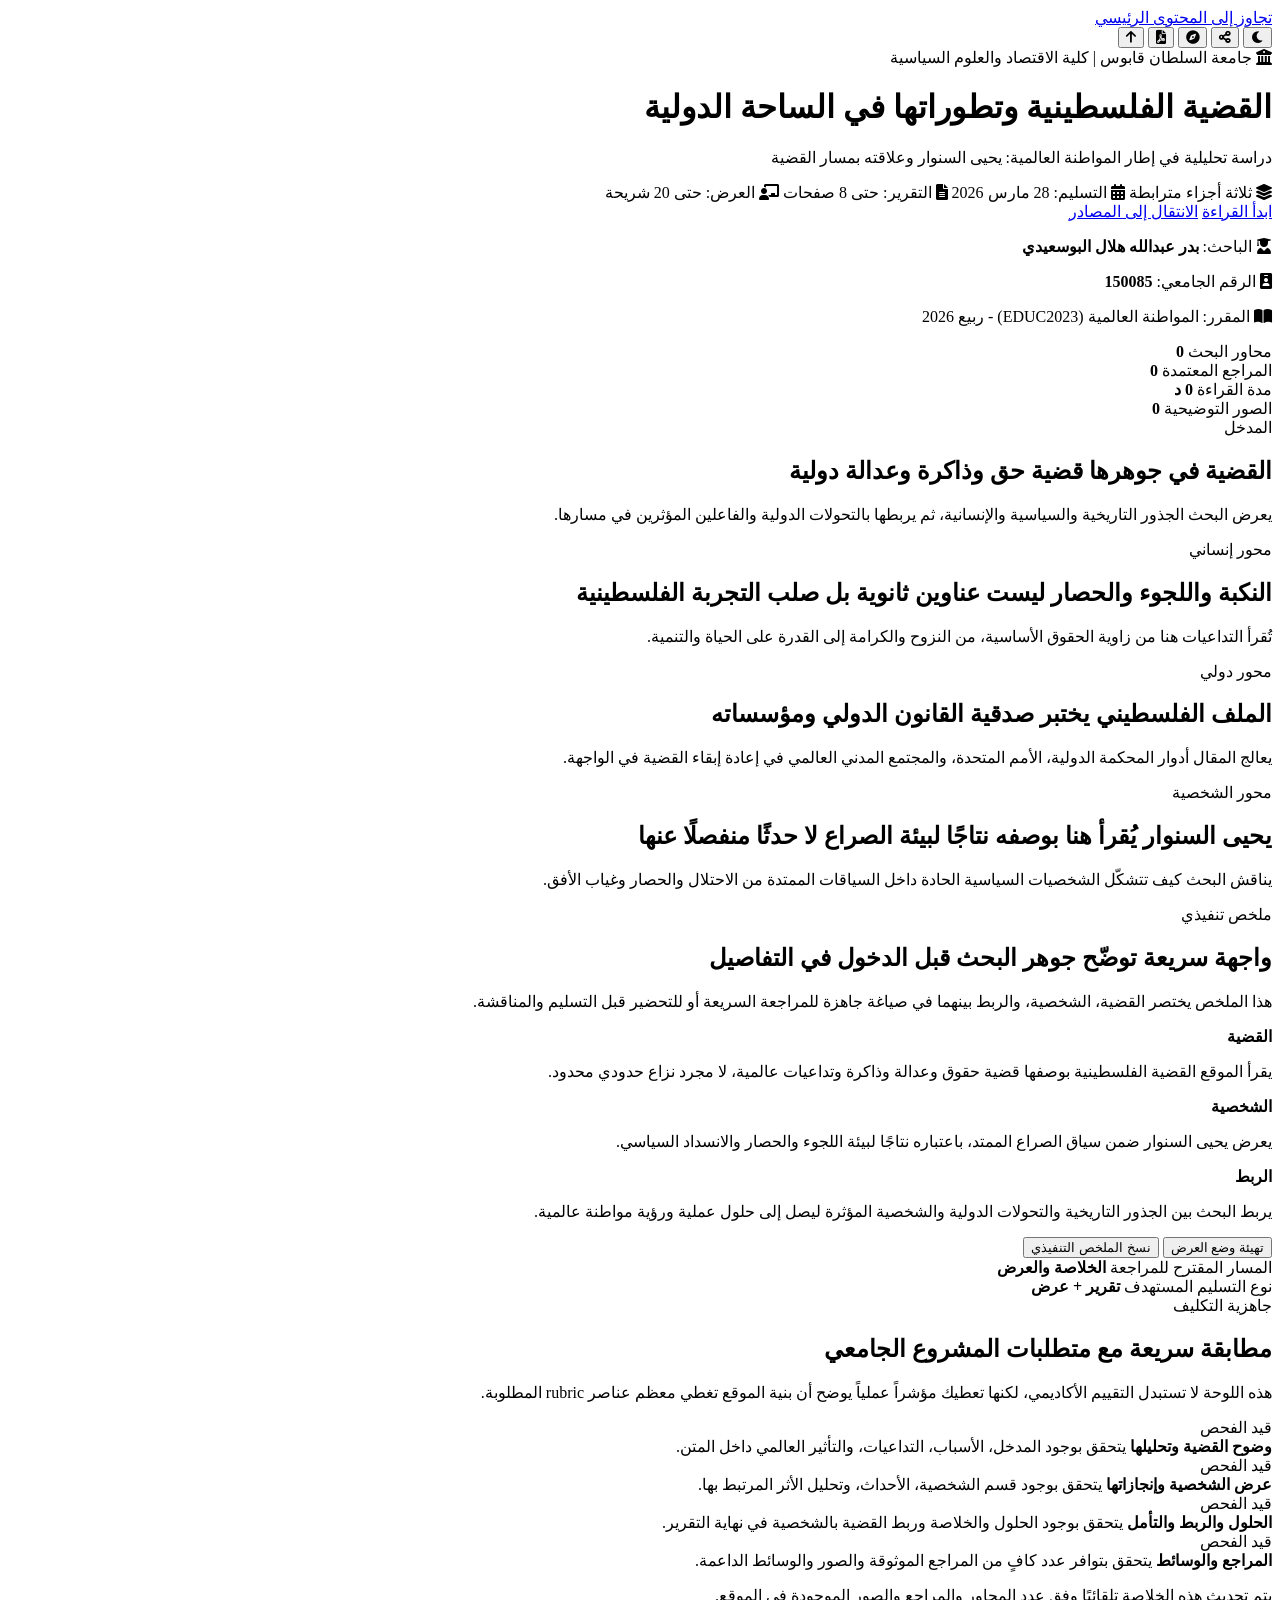
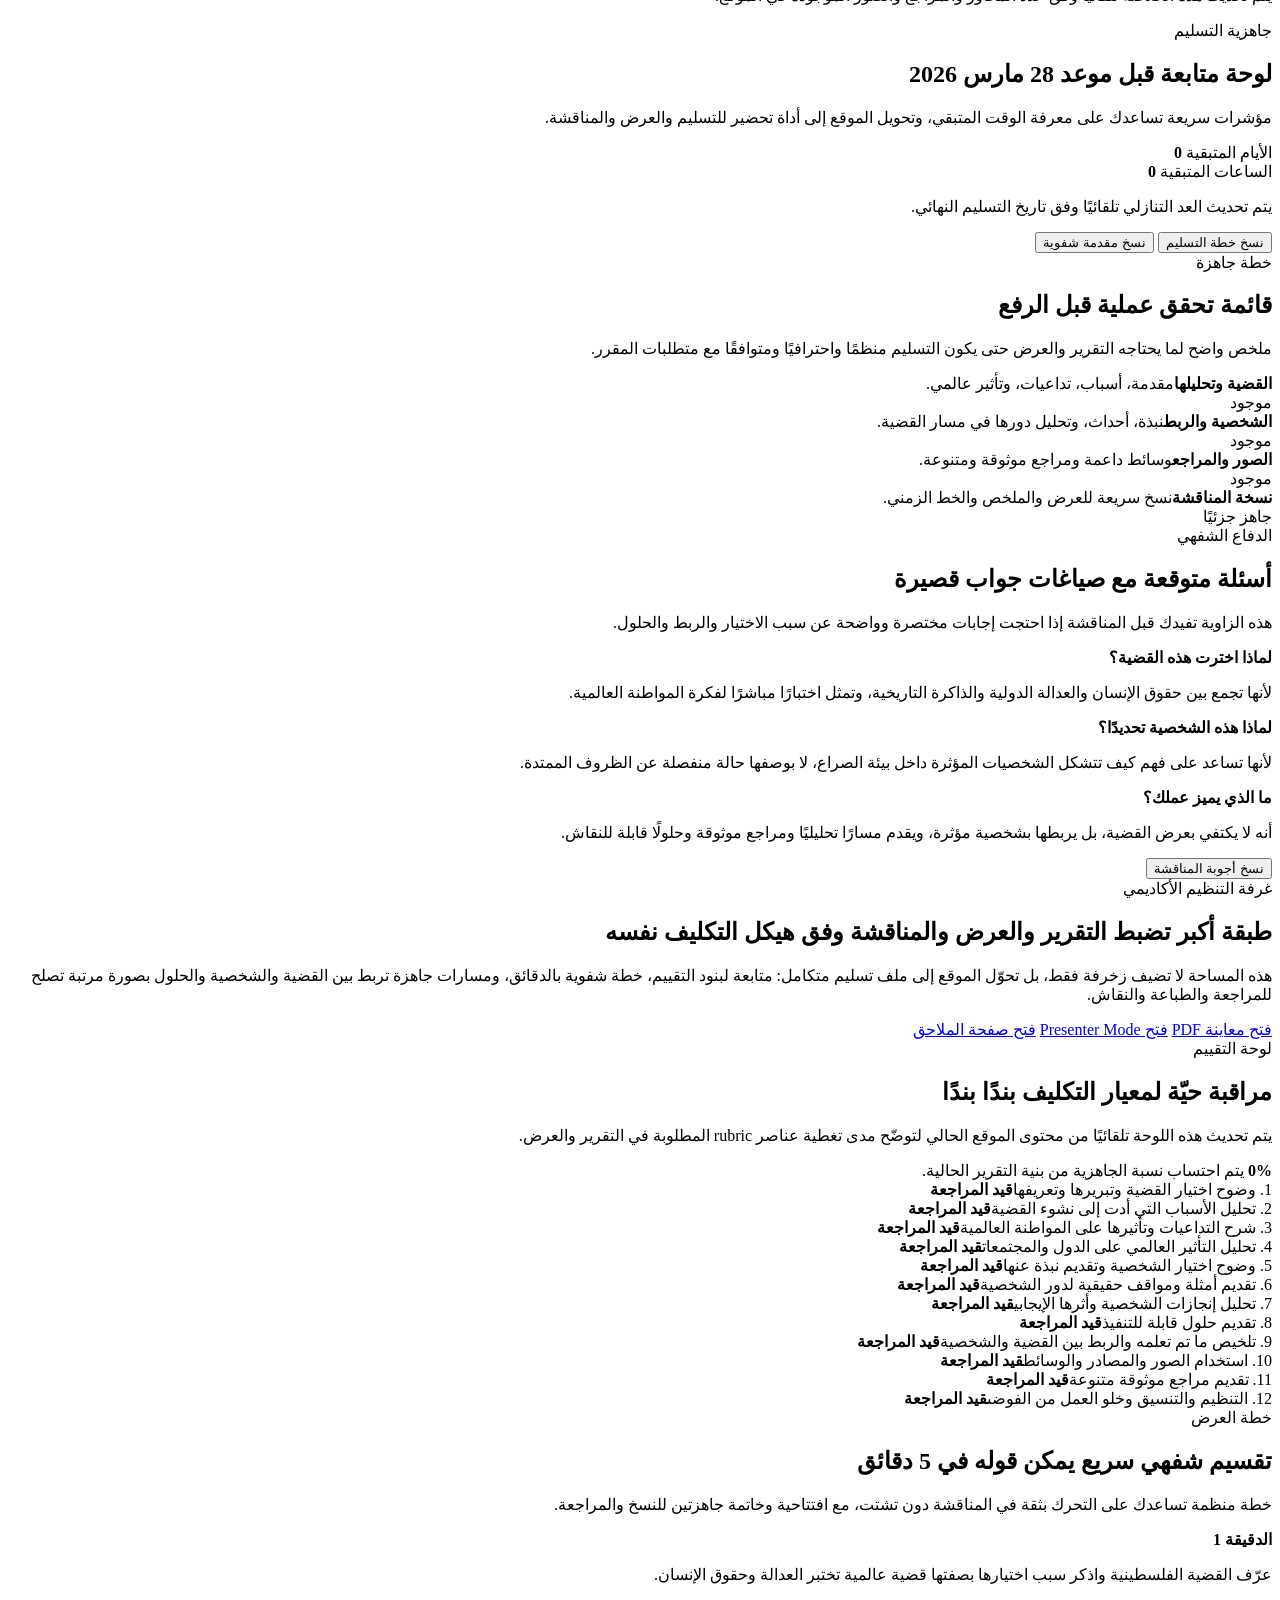
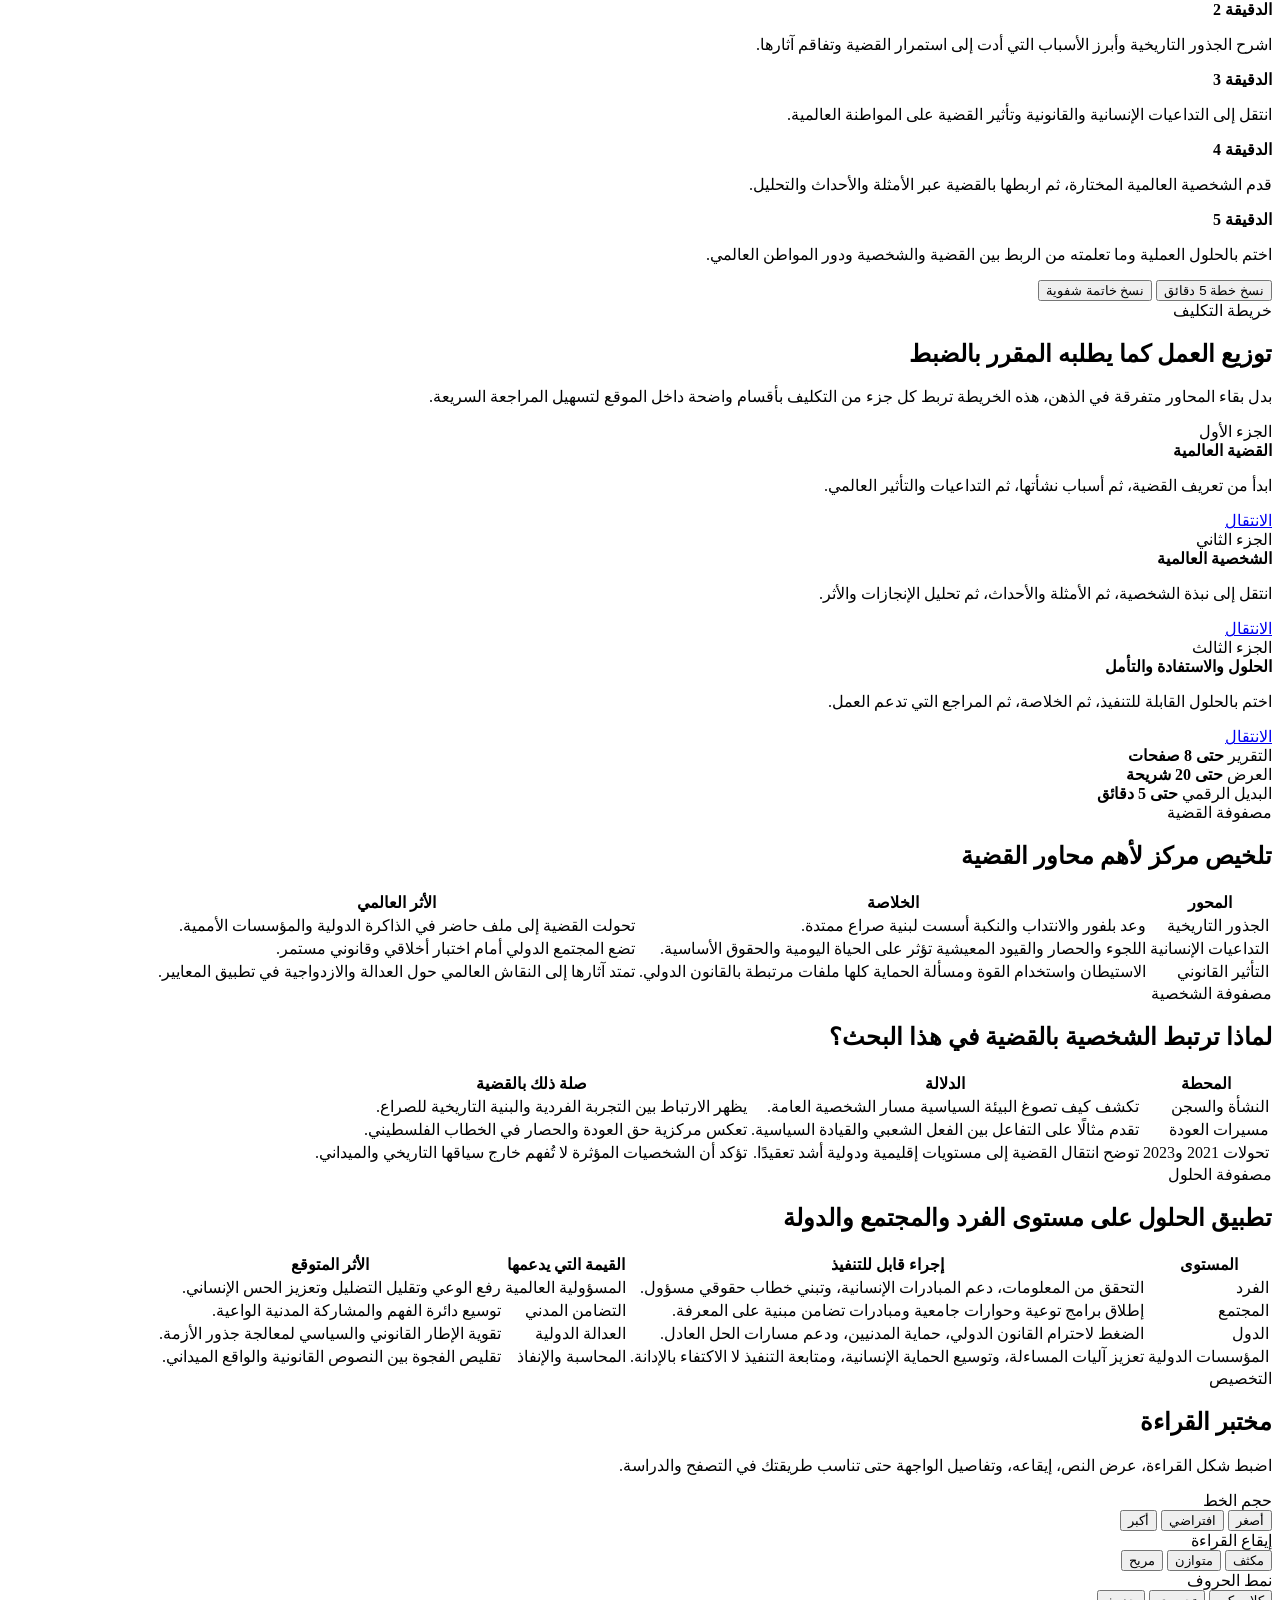
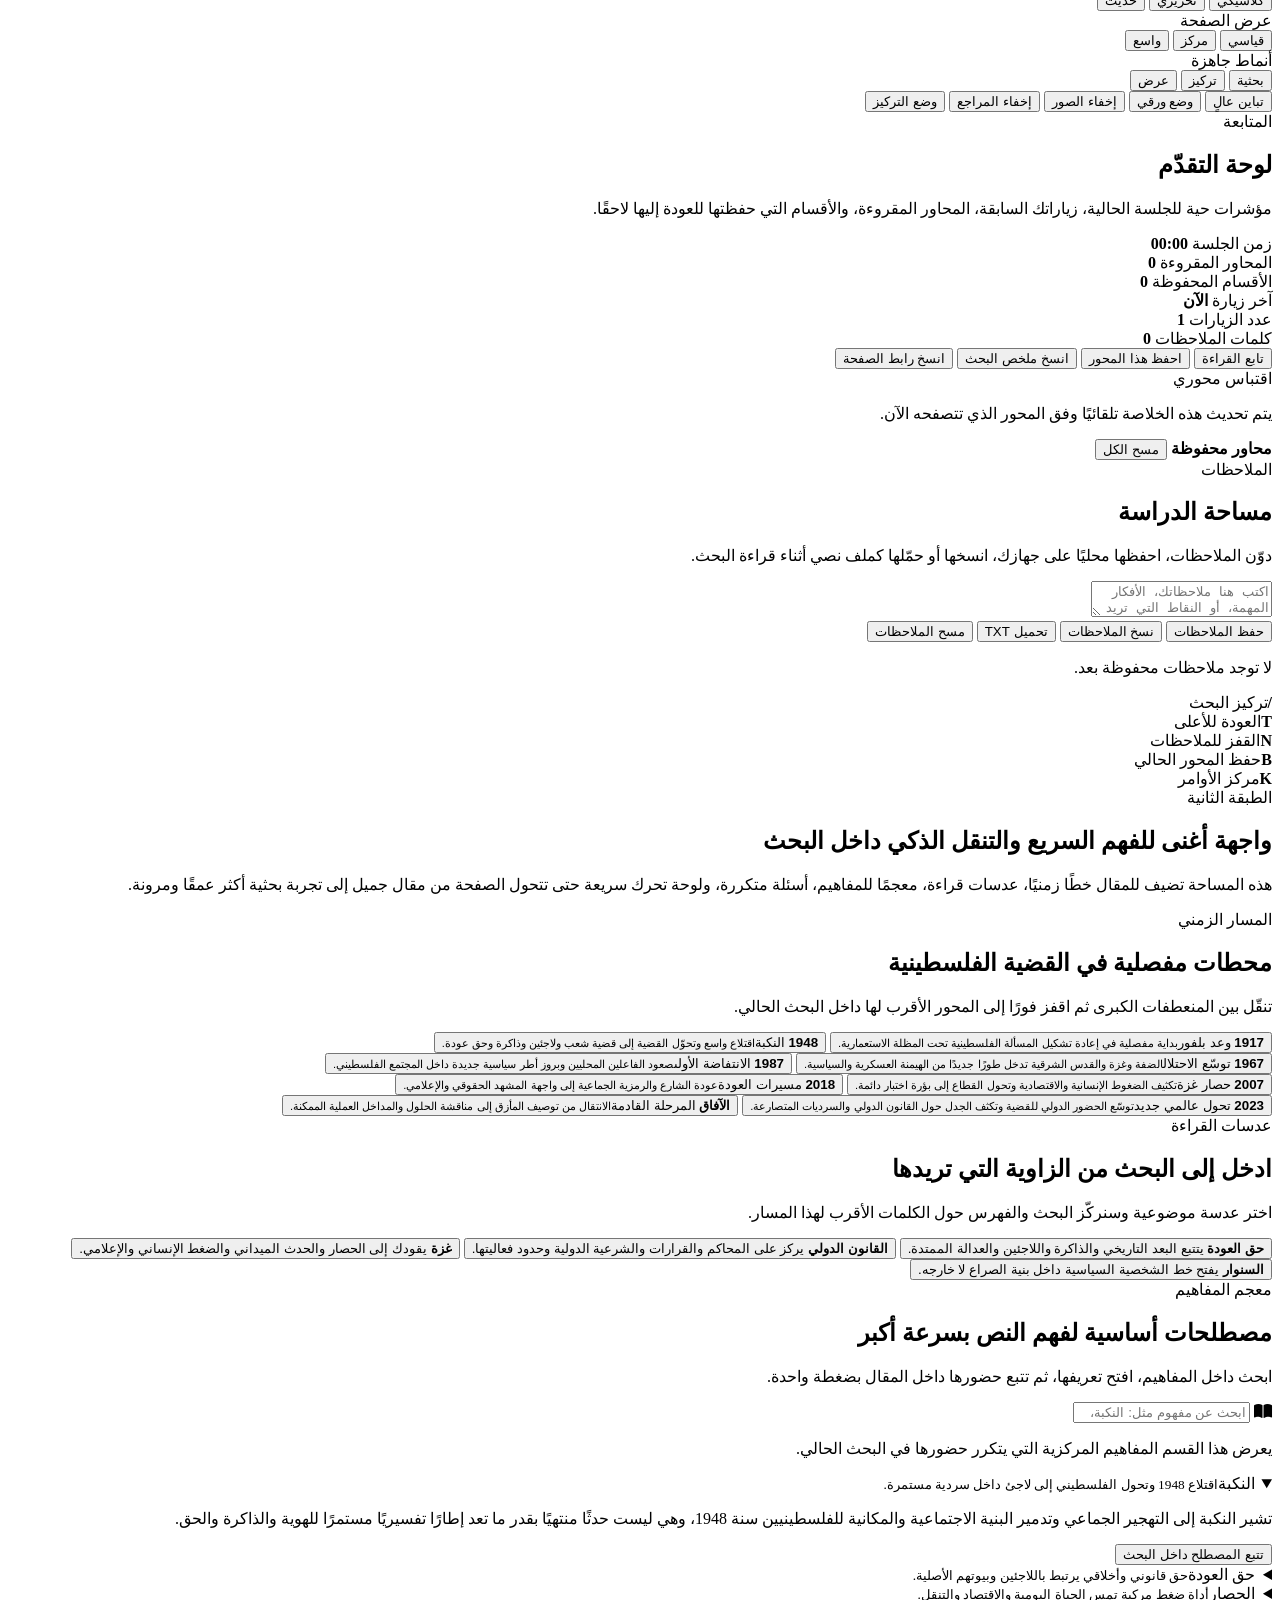
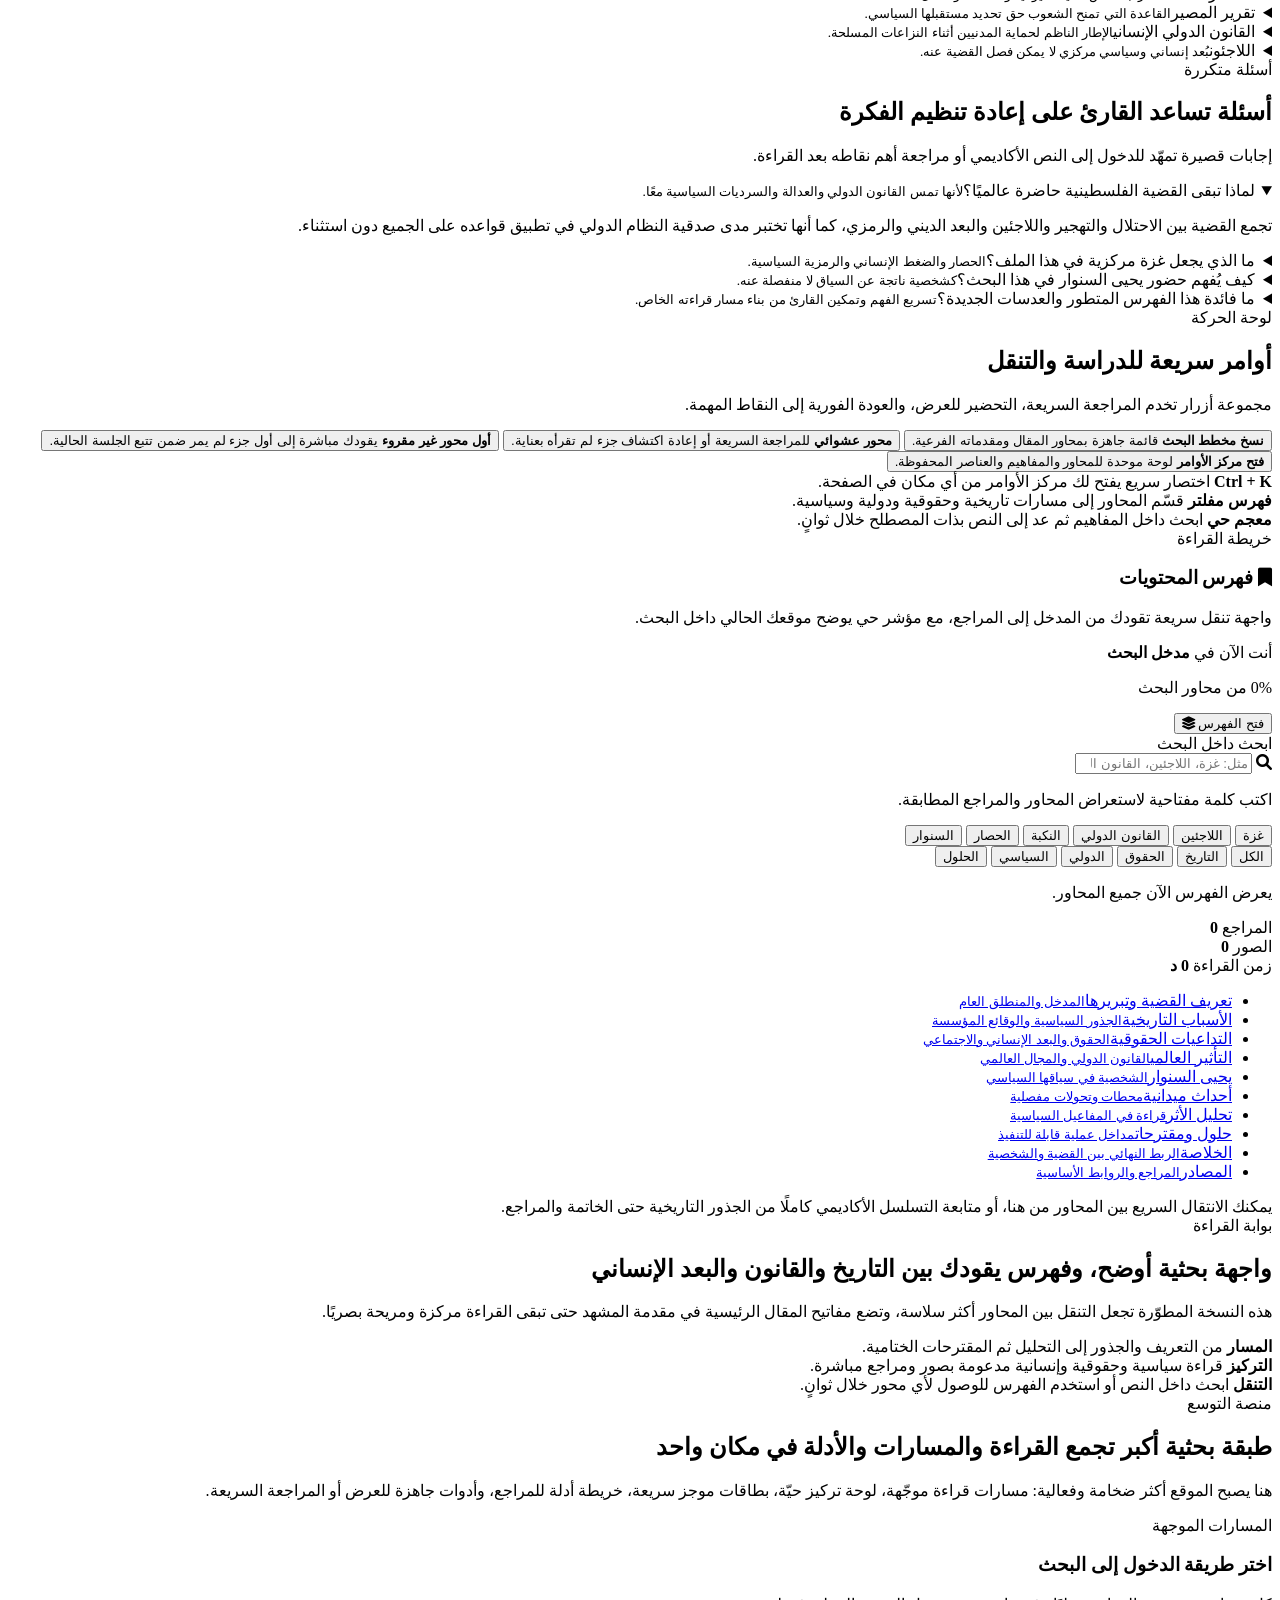
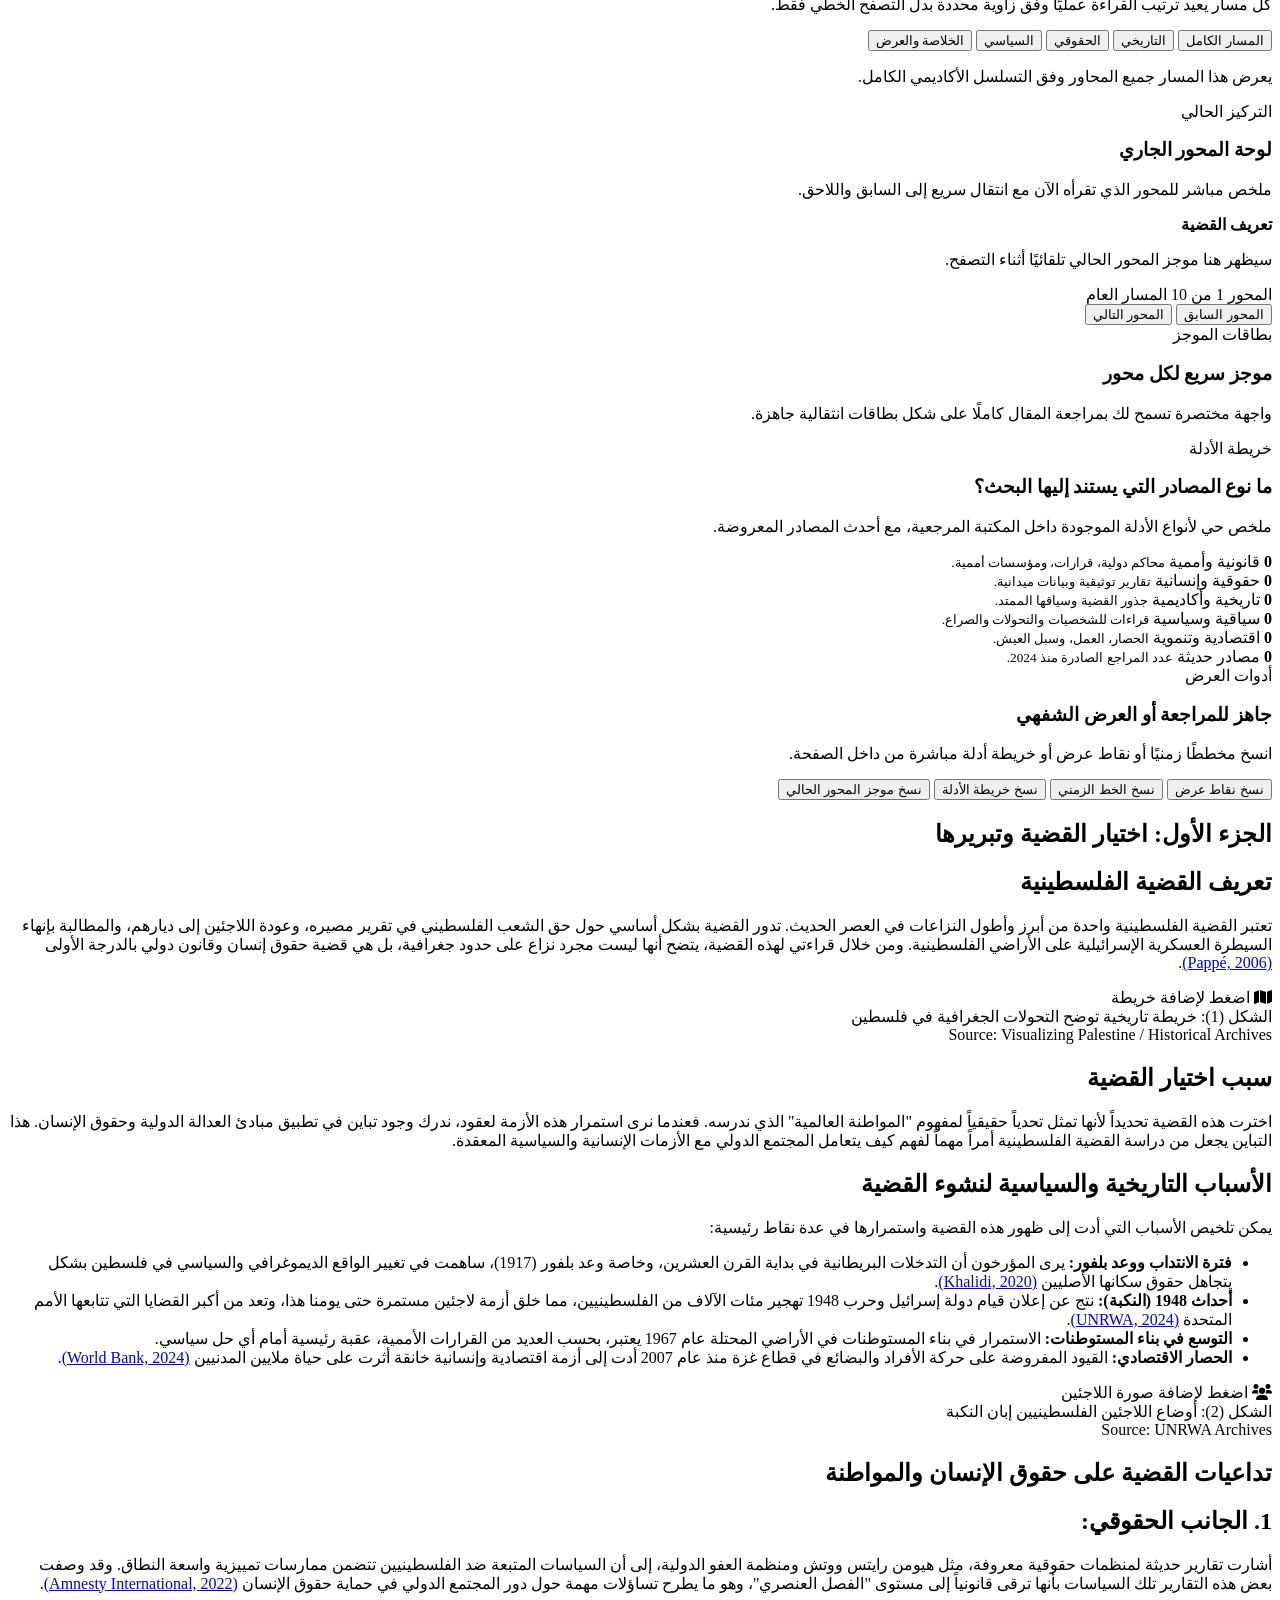
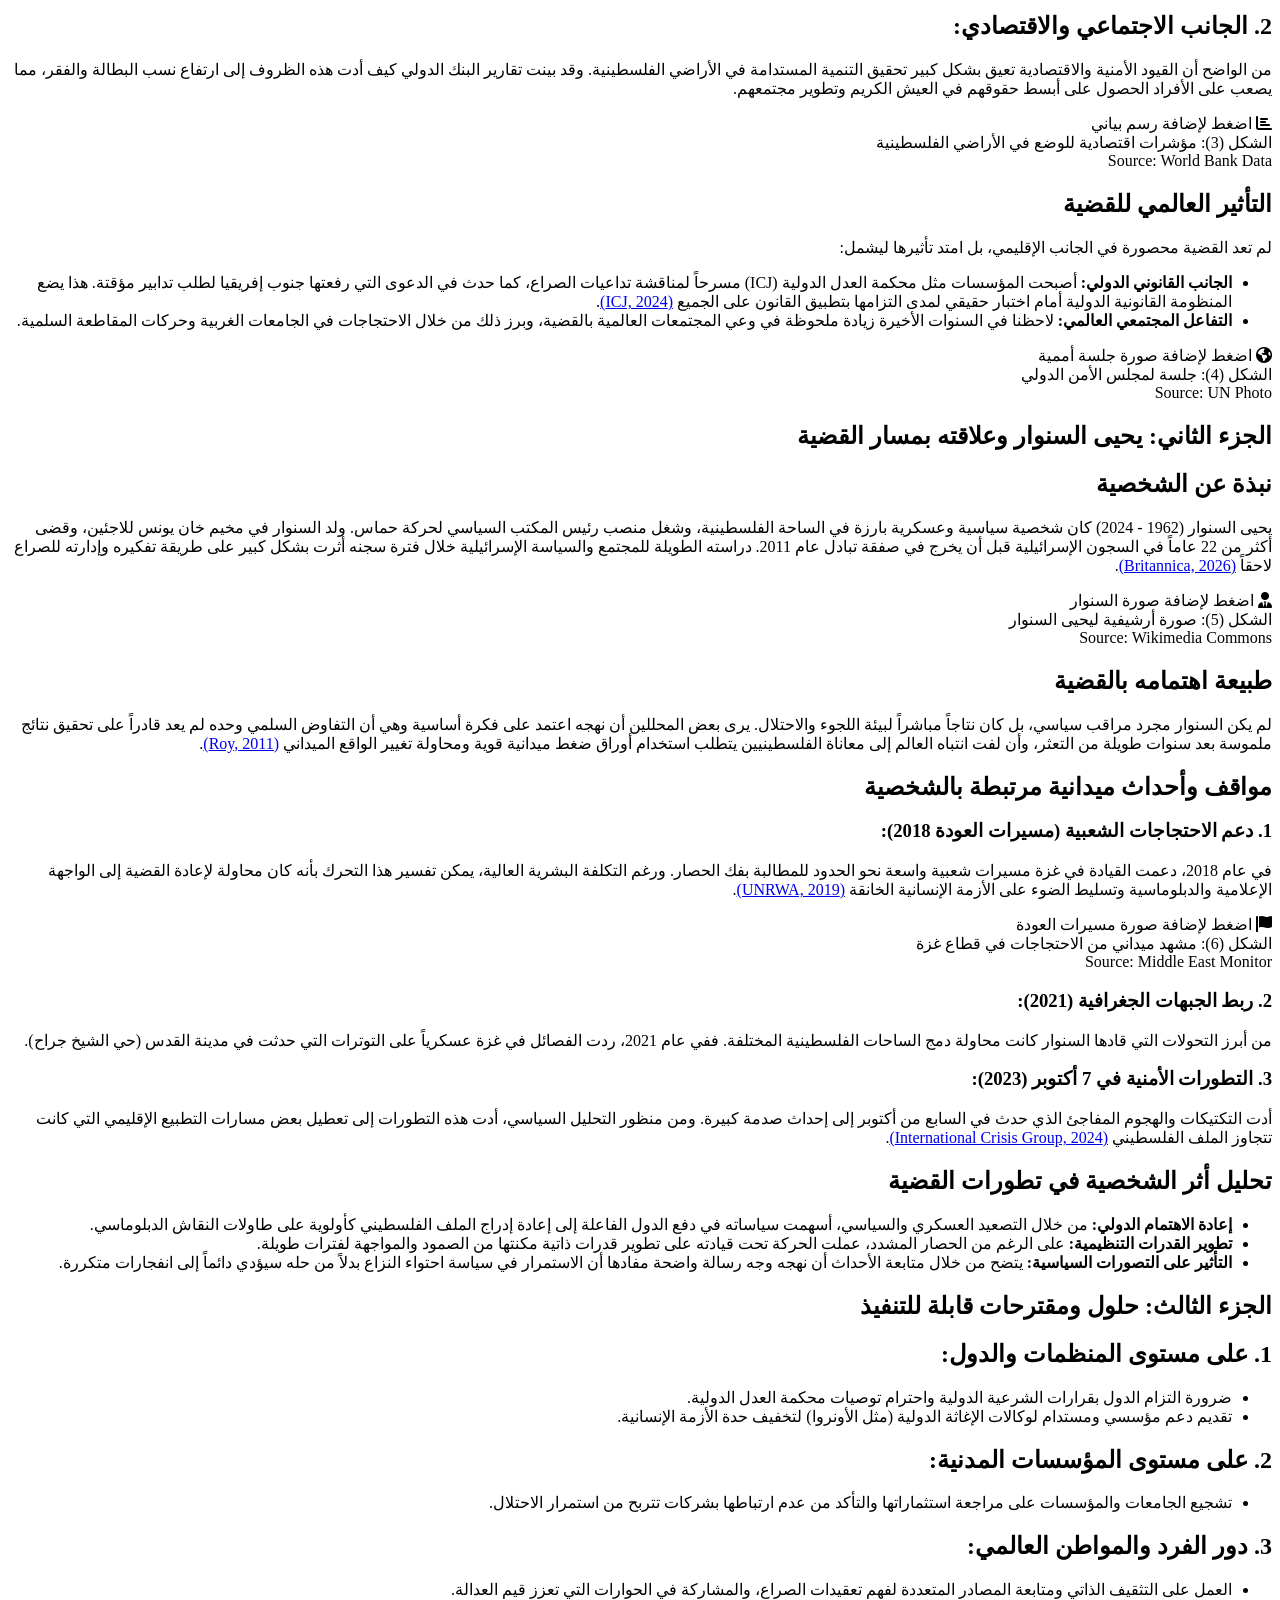
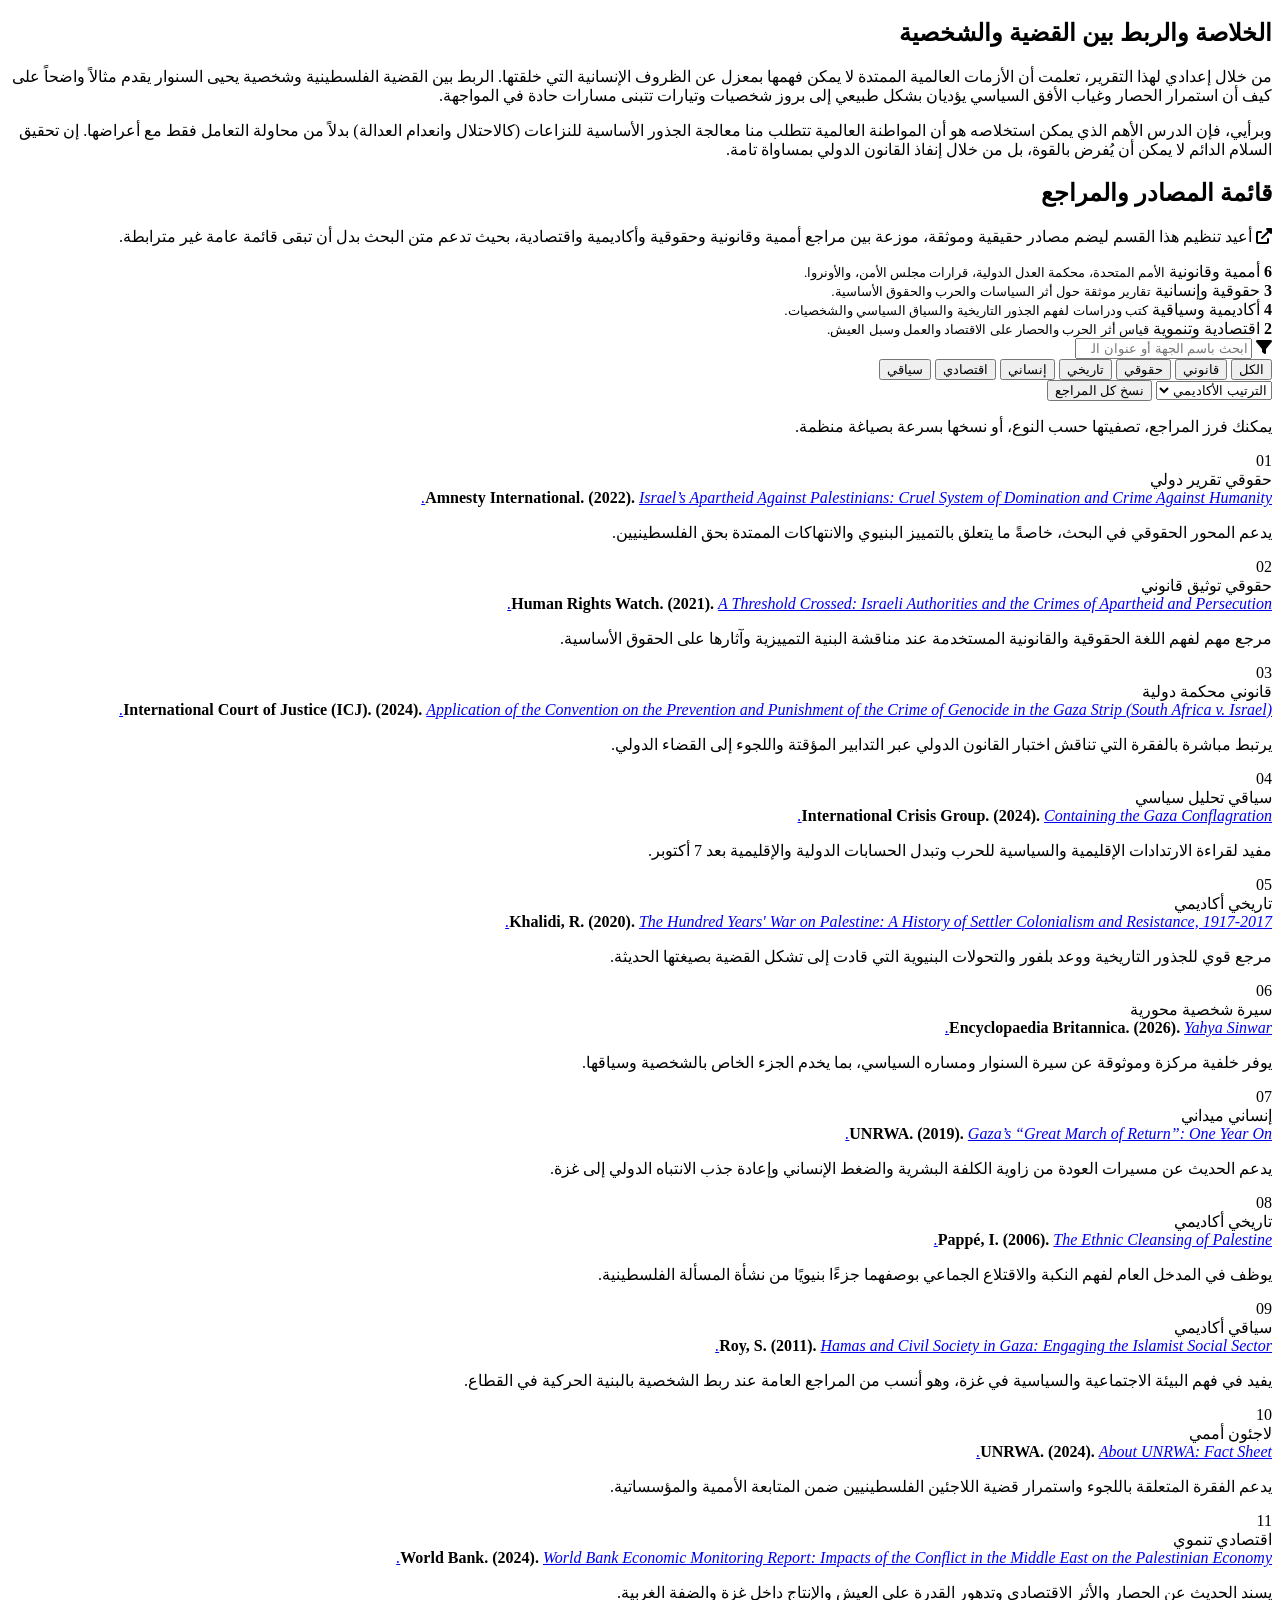
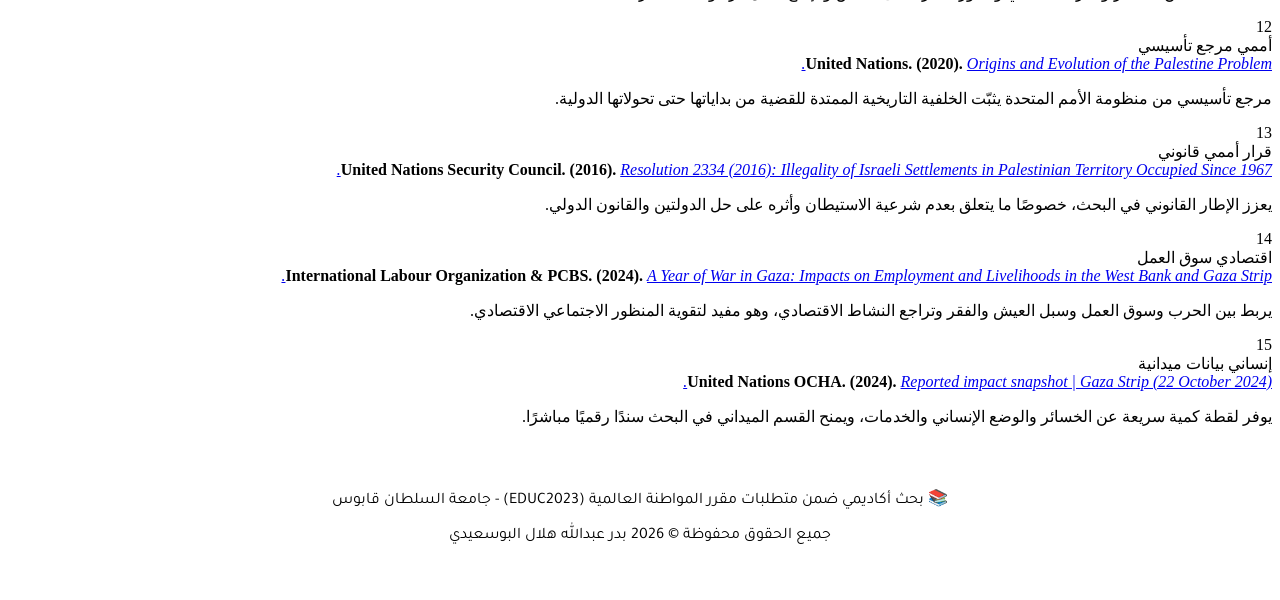
==== commit 0328b261: "Add files via upload" ====
--- a/index.html
+++ b/index.html
@@ -7,8 +7,8 @@
     <title>البحث الأكاديمي: القضية الفلسطينية - بدر البوسعيدي</title>
     
     <!-- SEO و Open Graph -->
-    <meta name="description" content="دراسة تحليلية في إطار المواطنة العالمية: يحيى السنوار وعلاقته بمسار القضية الفلسطينية. بحث أكاديمي محكم.">
-    <meta name="theme-color" content="#115d3a">
+    <meta name="description" content="دراسة تحليلية في إطار المواطنة العالمية: يحيى السنوار وعلاقته بمسار القضية الفلسطينية. بحث أكاديمي محكم.">
+    <meta name="theme-color" content="#115d3a">
     <meta name="keywords" content="القضية الفلسطينية, يحيى السنوار, المواطنة العالمية, حقوق الإنسان, الصراع العربي الإسرائيلي">
     <meta name="author" content="بدر عبدالله هلال البوسعيدي">
     <meta property="og:title" content="البحث الأكاديمي: القضية الفلسطينية وتطوراتها">
@@ -19,3580 +19,1090 @@
     <!-- الخطوط والأيقونات -->
     <link rel="preconnect" href="https://fonts.googleapis.com">
     <link rel="preconnect" href="https://fonts.gstatic.com" crossorigin>
-    <link href="https://fonts.googleapis.com/css2?family=Amiri:wght@400;700&family=Aref+Ruqaa:wght@400;700&family=Noto+Naskh+Arabic:wght@400;600;700&family=Tajawal:wght@500;700;900&display=swap" rel="stylesheet">
+    <link href="https://fonts.googleapis.com/css2?family=Amiri:wght@400;700&family=Aref+Ruqaa:wght@400;700&family=Noto+Naskh+Arabic:wght@400;600;700&family=Tajawal:wght@500;700;900&display=swap" rel="stylesheet">
     <link rel="stylesheet" href="https://cdnjs.cloudflare.com/ajax/libs/font-awesome/6.0.0-beta3/css/all.min.css">
     
-    <style>
-        /* ========== المتغيرات العامة (الوضع الفاتح والداكن) ========== */
-        :root {
-            --primary: #115d3a;
-            --primary-dark: #0a3d25;
-            --accent: #a82020;
-            --gold: #cba153;
-            --dark: #1e293b;
-            --bg-site: #f4f2eb; 
-            --bg-card: #ffffff;
-            --text-main: #2b2b2b;
-            --text-light: #64748b;
-            --border: #e2e8f0;
-            --sidebar-bg: #ffffff;
-            --shadow: 0 20px 40px rgba(0,0,0,0.04);
-        }
-
-        body.dark-mode {
-            --bg-site: #0f172a;
-            --bg-card: #1e293b;
-            --text-main: #e2e8f0;
-            --text-light: #94a3b8;
-            --border: #334155;
-            --primary: #22c55e;
-            --accent: #ef4444;
-            --gold: #fbbf24;
-            --sidebar-bg: #1e293b;
-            --shadow: 0 20px 40px rgba(0,0,0,0.2);
-        }
-
-        * { margin: 0; padding: 0; box-sizing: border-box; }
-        html { scroll-behavior: smooth; }
-        
-        body {
-            font-family: 'Amiri', serif;
-            background-color: var(--bg-site);
-            color: var(--text-main);
-            line-height: 2.1;
-            font-size: calc(20px * var(--font-scale, 1));
-            letter-spacing: 0.01em;
-            transition: background-color 0.3s ease, color 0.3s ease;
-        }
-        body.font-modern,
-        body.font-modern p,
-        body.font-modern li,
-        body.font-modern .ref-item,
-        body.font-modern .overview-card p,
-        body.font-modern .article-bridge p,
-        body.font-modern .sidebar,
-        body.font-modern .experience-card,
-        body.font-modern .insight-card,
-        body.font-modern .analysis-card,
-        body.font-modern .command-palette-panel {
-            font-family: 'Tajawal', sans-serif;
-        }
-        body.font-editorial,
-        body.font-editorial p,
-        body.font-editorial li,
-        body.font-editorial .ref-item,
-        body.font-editorial .overview-card p,
-        body.font-editorial .article-bridge p,
-        body.font-editorial .sidebar,
-        body.font-editorial .experience-card,
-        body.font-editorial .insight-card,
-        body.font-editorial .analysis-card,
-        body.font-editorial .command-palette-panel {
-            font-family: 'Noto Naskh Arabic', serif;
-        }
-        body.reading-compact { line-height: 1.85; }
-        body.reading-airy { line-height: 2.35; }
-        body.width-narrow .research-dashboard,
-        body.width-narrow .experience-hub,
-        body.width-narrow .insight-layers,
-        body.width-narrow .main-wrapper { max-width: 1180px; }
-        body.width-narrow .content-area { max-width: 920px; margin-inline: auto; }
-        body.width-wide .research-dashboard,
-        body.width-wide .experience-hub,
-        body.width-wide .insight-layers,
-        body.width-wide .main-wrapper { max-width: 1560px; }
-        body.width-wide .content-area { max-width: none; }
-        body.images-hidden .figure-container { display: none; }
-        body.references-hidden .references-list { display: none; }
-        body.focus-mode .sidebar { display: none; }
-        body.focus-mode .insight-layers { max-width: 1100px; }
-        body.focus-mode .main-wrapper { max-width: 1100px; }
-        body.focus-mode .content-area { flex-basis: 100%; }
-        body.sepia-mode {
-            --bg-site: #efe7d5;
-            --bg-card: #fbf6eb;
-            --sidebar-bg: #f9f2e6;
-            --text-main: #3b2d1f;
-            --text-light: #7b664d;
-            --border: #d9c3a6;
-        }
-        body.high-contrast {
-            --primary: #0b7a44;
-            --accent: #b10000;
-            --gold: #e0b33a;
-            --text-main: #111827;
-            --text-light: #334155;
-            --border: #94a3b8;
-        }
-        ::selection {
-            background: rgba(17, 93, 58, 0.18);
-            color: #0f172a;
-        }
-
-        .skip-link {
-            position: absolute;
-            top: -48px;
-            right: 20px;
-            background: var(--dark);
-            color: #fff;
-            padding: 12px 18px;
-            border-radius: 999px;
-            font-family: 'Tajawal', sans-serif;
-            font-size: 14px;
-            text-decoration: none;
-            z-index: 10000;
-            transition: top 0.2s ease;
-        }
-        .skip-link:focus { top: 14px; }
-
-        /* ========== شريط تقدم القراءة ========== */
-        .progress-container {
-            position: fixed; top: 0; left: 0; width: 100%; height: 6px; background: transparent; z-index: 9999;
-        }
-        .progress-bar {
-            height: 100%; background: linear-gradient(90deg, var(--accent), var(--gold), var(--primary)); width: 0%;
-            transition: width 0.1s;
-        }
-
-        /* ========== الهيرو (Hero Section) ========== */
-        .hero-section {
-            background: linear-gradient(to bottom, rgba(10, 61, 37, 0.85), rgba(30, 41, 59, 0.95)), 
-                        url('https://images.unsplash.com/photo-1541872703-74c5e44368f9?q=80&w=2000&auto=format&fit=crop') center/cover no-repeat fixed;
-            color: white;
-            min-height: 85vh;
-            display: flex;
-            align-items: center;
-            justify-content: center;
-            text-align: center;
-            padding: 40px 20px;
-            border-bottom: 8px solid var(--gold);
-            position: relative;
-        }
-        
-        .hero-content {
-            position: relative; z-index: 2; max-width: 1000px; margin: 0 auto;
-            opacity: 0; transform: translateY(40px); animation: fadeUp 0.8s ease-out forwards;
-        }
-        @keyframes fadeUp { to { opacity: 1; transform: translateY(0); } }
-        
-        .hero-uni {
-            font-family: 'Tajawal', sans-serif; font-size: 18px; font-weight: 700; color: var(--gold);
-            margin-bottom: 30px; letter-spacing: 1px;
-        }
-        .hero-title {
-            font-family: 'Aref Ruqaa', serif; 
-            font-size: clamp(45px, 6vw, 70px); 
-            font-weight: 700; 
-            line-height: 1.4; 
-            margin-bottom: 15px; 
-            text-shadow: 2px 2px 10px rgba(0,0,0,0.5);
-        }
-        .hero-subtitle {
-            font-family: 'Tajawal', sans-serif; 
-            font-size: clamp(20px, 3vw, 26px); 
-            font-weight: 300; 
-            color: #e2e8f0; 
-            margin-bottom: 50px; 
-        }
-
-        .hero-actions {
-            display: flex;
-            justify-content: center;
-            flex-wrap: wrap;
-            gap: 14px;
-            margin-bottom: 28px;
-        }
-        .hero-btn {
-            display: inline-flex;
-            align-items: center;
-            justify-content: center;
-            min-height: 52px;
-            padding: 0 24px;
-            border-radius: 999px;
-            border: 1px solid rgba(255,255,255,0.18);
-            text-decoration: none;
-            font-family: 'Tajawal', sans-serif;
-            font-size: 16px;
-            font-weight: 800;
-            transition: transform 0.25s ease, background-color 0.25s ease, color 0.25s ease;
-        }
-        .hero-btn:hover { transform: translateY(-2px); }
-        .hero-btn-primary {
-            background: linear-gradient(135deg, var(--gold), #e6c87b);
-            color: #11231b;
-        }
-        .hero-btn-secondary {
-            background: rgba(255,255,255,0.08);
-            color: #fff;
-        }
-        
-        .student-badge {
-            background: rgba(255, 255, 255, 0.05); backdrop-filter: blur(12px);
-            border: 1px solid rgba(255, 255, 255, 0.15); border-radius: 20px;
-            padding: 30px 50px; display: inline-block; text-align: right;
-            box-shadow: 0 15px 35px rgba(0,0,0,0.2);
-        }
-        .student-badge p {
-            font-family: 'Tajawal', sans-serif; margin-bottom: 10px; font-size: 18px;
-            display: flex; align-items: center; gap: 12px;
-        }
-        .student-badge i { color: var(--gold); font-size: 22px;}
-
-        .hero-metrics {
-            margin-top: 28px;
-            display: grid;
-            grid-template-columns: repeat(4, minmax(0, 1fr));
-            gap: 16px;
-        }
-        .metric-card {
-            padding: 18px 16px;
-            border-radius: 18px;
-            background: rgba(255,255,255,0.08);
-            border: 1px solid rgba(255,255,255,0.12);
-            backdrop-filter: blur(12px);
-        }
-        .metric-card span {
-            display: block;
-            font-family: 'Tajawal', sans-serif;
-            font-size: 14px;
-            color: #d7dfeb;
-            margin-bottom: 6px;
-        }
-        .metric-card strong {
-            font-family: 'Aref Ruqaa', serif;
-            font-size: 30px;
-            color: var(--gold);
-        }
-
-        .research-dashboard {
-            max-width: 1400px;
-            margin: -70px auto 0;
-            padding: 0 20px;
-            position: relative;
-            z-index: 3;
-        }
-        .dashboard-grid {
-            display: grid;
-            grid-template-columns: repeat(4, minmax(0, 1fr));
-            gap: 18px;
-        }
-        .overview-card {
-            padding: 24px;
-            border-radius: 18px;
-            background: rgba(255,255,255,0.9);
-            border: 1px solid var(--border);
-            box-shadow: var(--shadow);
-            backdrop-filter: blur(14px);
-        }
-        body.dark-mode .overview-card {
-            background: rgba(30, 41, 59, 0.92);
-        }
-        .overview-kicker {
-            display: inline-flex;
-            margin-bottom: 14px;
-            font-family: 'Tajawal', sans-serif;
-            font-size: 13px;
-            font-weight: 900;
-            color: var(--accent);
-            background: rgba(168, 32, 32, 0.08);
-            border-radius: 999px;
-            padding: 6px 12px;
-        }
-        .overview-card h2 {
-            margin: 0 0 12px;
-            padding: 0;
-            border: 0;
-            background: transparent;
-            color: var(--primary);
-            font-size: 24px;
-            line-height: 1.65;
-        }
-        .overview-card p {
-            margin-bottom: 0;
-            font-family: 'Tajawal', sans-serif;
-            font-size: 15px;
-            color: var(--text-light);
-            text-align: right;
-            line-height: 1.9;
-        }
-
-        .experience-hub {
-            max-width: 1400px;
-            margin: 34px auto 0;
-            padding: 0 20px;
-        }
-        .experience-grid {
-            display: grid;
-            grid-template-columns: 1.25fr 1.2fr 1fr;
-            gap: 18px;
-        }
-        .experience-card {
-            padding: 24px;
-            border-radius: 24px;
-            border: 1px solid rgba(255, 255, 255, 0.7);
-            background: rgba(255, 255, 255, 0.88);
-            box-shadow: 0 22px 46px rgba(15, 23, 42, 0.08);
-            backdrop-filter: blur(14px);
-        }
-        body.dark-mode .experience-card {
-            background: rgba(30, 41, 59, 0.88);
-            border-color: rgba(148, 163, 184, 0.12);
-            box-shadow: 0 22px 42px rgba(2, 6, 23, 0.24);
-        }
-        .experience-card-head {
-            margin-bottom: 18px;
-        }
-        .experience-card-head h2 {
-            margin: 8px 0 10px;
-            padding: 0;
-            border: 0;
-            background: transparent;
-            color: var(--primary);
-            font-size: 28px;
-            line-height: 1.6;
-        }
-        .experience-card-head p {
-            margin-bottom: 0;
-            font-family: 'Tajawal', sans-serif;
-            font-size: 14px;
-            color: var(--text-light);
-            line-height: 1.9;
-        }
-        .experience-kicker {
-            display: inline-flex;
-            align-items: center;
-            padding: 6px 12px;
-            border-radius: 999px;
-            background: rgba(17, 93, 58, 0.08);
-            color: var(--primary);
-            font-family: 'Tajawal', sans-serif;
-            font-size: 12px;
-            font-weight: 900;
-        }
-        .control-stack {
-            display: grid;
-            gap: 14px;
-        }
-        .control-group {
-            padding: 14px;
-            border-radius: 18px;
-            background: rgba(17, 93, 58, 0.04);
-            border: 1px solid rgba(17, 93, 58, 0.08);
-        }
-        body.dark-mode .control-group {
-            background: rgba(15, 23, 42, 0.56);
-            border-color: rgba(148, 163, 184, 0.12);
-        }
-        .control-group > span {
-            display: block;
-            margin-bottom: 10px;
-            font-family: 'Tajawal', sans-serif;
-            font-size: 13px;
-            font-weight: 900;
-            color: var(--primary);
-        }
-        .control-actions {
-            display: flex;
-            flex-wrap: wrap;
-            gap: 8px;
-        }
-        .control-btn,
-        .utility-btn,
-        .ref-utility-btn,
-        .text-btn,
-        .toggle-chip,
-        .section-tool-btn,
-        .jump-chip,
-        .bookmark-chip,
-        .keyword-chip {
-            border: none;
-            cursor: pointer;
-            font-family: 'Tajawal', sans-serif;
-            transition: transform 0.2s ease, background-color 0.2s ease, color 0.2s ease, box-shadow 0.2s ease;
-        }
-        .control-btn {
-            min-height: 40px;
-            padding: 0 14px;
-            border-radius: 12px;
-            background: rgba(255, 255, 255, 0.92);
-            border: 1px solid rgba(17, 93, 58, 0.08);
-            color: var(--text-main);
-            font-size: 13px;
-            font-weight: 800;
-        }
-        body.dark-mode .control-btn {
-            background: rgba(30, 41, 59, 0.92);
-            border-color: rgba(148, 163, 184, 0.12);
-        }
-        .control-btn:hover,
-        .utility-btn:hover,
-        .ref-utility-btn:hover,
-        .toggle-chip:hover,
-        .section-tool-btn:hover,
-        .jump-chip:hover,
-        .bookmark-chip:hover,
-        .keyword-chip:hover {
-            transform: translateY(-2px);
-        }
-        .control-btn.is-active,
-        .toggle-chip.is-active {
-            background: linear-gradient(135deg, var(--primary), #1c7a52);
-            color: #fff;
-            box-shadow: 0 12px 22px rgba(17, 93, 58, 0.22);
-        }
-        .toggle-grid {
-            display: grid;
-            grid-template-columns: repeat(2, minmax(0, 1fr));
-            gap: 10px;
-        }
-        .toggle-chip {
-            min-height: 44px;
-            padding: 0 14px;
-            border-radius: 14px;
-            background: rgba(168, 32, 32, 0.06);
-            color: var(--accent);
-            font-size: 13px;
-            font-weight: 800;
-        }
-        .status-grid {
-            display: grid;
-            grid-template-columns: repeat(3, minmax(0, 1fr));
-            gap: 12px;
-            margin-bottom: 16px;
-        }
-        .status-item {
-            padding: 14px;
-            border-radius: 16px;
-            background: rgba(17, 93, 58, 0.04);
-            border: 1px solid rgba(17, 93, 58, 0.08);
-        }
-        body.dark-mode .status-item {
-            background: rgba(15, 23, 42, 0.56);
-            border-color: rgba(148, 163, 184, 0.12);
-        }
-        .status-item span {
-            display: block;
-            margin-bottom: 6px;
-            font-family: 'Tajawal', sans-serif;
-            font-size: 12px;
-            color: var(--text-light);
-        }
-        .status-item strong {
-            font-family: 'Aref Ruqaa', serif;
-            font-size: 24px;
-            color: var(--primary);
-        }
-        .status-actions,
-        .notes-actions {
-            display: flex;
-            flex-wrap: wrap;
-            gap: 10px;
-            margin-bottom: 16px;
-        }
-        .utility-btn,
-        .ref-utility-btn {
-            min-height: 42px;
-            padding: 0 16px;
-            border-radius: 14px;
-            background: linear-gradient(135deg, rgba(17, 93, 58, 0.12), rgba(17, 93, 58, 0.18));
-            color: var(--primary-dark);
-            font-size: 13px;
-            font-weight: 900;
-        }
-        body.dark-mode .utility-btn,
-        body.dark-mode .ref-utility-btn {
-            color: #e2e8f0;
-            background: rgba(34, 197, 94, 0.12);
-        }
-        .quote-spotlight,
-        .bookmark-panel {
-            margin-bottom: 16px;
-            padding: 18px;
-            border-radius: 20px;
-            background: rgba(203, 161, 83, 0.08);
-            border: 1px solid rgba(203, 161, 83, 0.18);
-        }
-        body.dark-mode .quote-spotlight,
-        body.dark-mode .bookmark-panel {
-            background: rgba(251, 191, 36, 0.08);
-            border-color: rgba(251, 191, 36, 0.16);
-        }
-        .quote-spotlight span,
-        .bookmark-panel-head strong {
-            display: block;
-            margin-bottom: 8px;
-            font-family: 'Tajawal', sans-serif;
-            font-size: 13px;
-            font-weight: 900;
-            color: var(--accent);
-        }
-        .quote-spotlight p {
-            margin-bottom: 0;
-            font-size: 16px;
-            line-height: 2;
-        }
-        .bookmark-panel-head {
-            display: flex;
-            justify-content: space-between;
-            gap: 12px;
-            align-items: center;
-            margin-bottom: 12px;
-        }
-        .text-btn {
-            background: transparent;
-            color: var(--accent);
-            font-size: 12px;
-            font-weight: 900;
-            padding: 0;
-        }
-        .jump-chip-list,
-        .bookmark-chip-list,
-        .keyword-chip-list {
-            display: flex;
-            flex-wrap: wrap;
-            gap: 8px;
-        }
-        .jump-chip,
-        .bookmark-chip,
-        .keyword-chip {
-            min-height: 38px;
-            padding: 0 12px;
-            border-radius: 999px;
-            background: rgba(17, 93, 58, 0.08);
-            color: var(--primary);
-            font-size: 12px;
-            font-weight: 800;
-        }
-        .keyword-chip-list { margin-top: 12px; }
-        .keyword-chip {
-            min-height: 34px;
-            background: rgba(203, 161, 83, 0.14);
-            color: var(--primary-dark);
-        }
-        .notes-textarea {
-            width: 100%;
-            min-height: 220px;
-            resize: vertical;
-            border: 1px solid rgba(17, 93, 58, 0.14);
-            border-radius: 20px;
-            padding: 18px;
-            background: rgba(255, 255, 255, 0.84);
-            color: var(--text-main);
-            font-family: 'Tajawal', sans-serif;
-            font-size: 15px;
-            line-height: 1.95;
-            margin-bottom: 16px;
-        }
-        body.dark-mode .notes-textarea {
-            background: rgba(15, 23, 42, 0.62);
-            border-color: rgba(148, 163, 184, 0.14);
-            color: var(--text-main);
-        }
-        .notes-status {
-            margin-bottom: 16px;
-            font-family: 'Tajawal', sans-serif;
-            font-size: 13px;
-            color: var(--text-light);
-        }
-        .shortcut-list {
-            display: grid;
-            grid-template-columns: repeat(2, minmax(0, 1fr));
-            gap: 10px;
-        }
-        .shortcut-list div {
-            display: flex;
-            align-items: center;
-            gap: 10px;
-            padding: 12px 14px;
-            border-radius: 14px;
-            background: rgba(17, 93, 58, 0.04);
-            border: 1px solid rgba(17, 93, 58, 0.08);
-            font-family: 'Tajawal', sans-serif;
-        }
-        .shortcut-list strong {
-            min-width: 34px;
-            height: 34px;
-            display: inline-flex;
-            align-items: center;
-            justify-content: center;
-            border-radius: 12px;
-            background: var(--primary);
-            color: #fff;
-            font-size: 14px;
-        }
-
-        /* ========== الهيكل الرئيسي: سايدبار + محتوى ========== */
-        .main-wrapper {
-            display: flex;
-            flex-wrap: wrap;
-            align-items: flex-start;
-            max-width: 1400px;
-            margin: 0 auto;
-            padding: 60px 20px;
-            gap: 40px;
-        }
-
-        /* السايدبار (الفهرس الجانبي) */
-        .sidebar {
-            position: sticky;
-            top: 24px;
-            flex: 1 1 320px;
-            max-width: 360px;
-            max-height: calc(100vh - 48px);
-            overflow: auto;
-            padding: 24px;
-            border-radius: 28px;
-            background:
-                linear-gradient(180deg, rgba(17, 93, 58, 0.08), rgba(255, 255, 255, 0.98) 180px),
-                var(--sidebar-bg);
-            border: 1px solid rgba(255, 255, 255, 0.7);
-            box-shadow: 0 28px 60px rgba(15, 23, 42, 0.12);
-            font-family: 'Tajawal', sans-serif;
-            transition: background-color 0.3s, border-color 0.3s, box-shadow 0.3s;
-        }
-        body.dark-mode .sidebar {
-            background:
-                linear-gradient(180deg, rgba(34, 197, 94, 0.1), rgba(30, 41, 59, 0.96) 180px),
-                var(--sidebar-bg);
-            border-color: rgba(148, 163, 184, 0.14);
-            box-shadow: 0 26px 50px rgba(2, 6, 23, 0.35);
-        }
-        .sidebar::before {
-            content: "";
-            position: absolute;
-            inset: 0 0 auto 0;
-            height: 180px;
-            background:
-                radial-gradient(circle at top left, rgba(203, 161, 83, 0.24), transparent 55%),
-                radial-gradient(circle at top right, rgba(17, 93, 58, 0.18), transparent 50%);
-            pointer-events: none;
-        }
-        .sidebar > * {
-            position: relative;
-            z-index: 1;
-        }
-        .sidebar-stack {
-            display: grid;
-            gap: 18px;
-        }
-        .sidebar-stack > * {
-            margin: 0;
-        }
-        .sidebar-panel {
-            margin-bottom: 18px;
-            padding: 22px;
-            border-radius: 24px;
-            background: linear-gradient(135deg, rgba(17, 93, 58, 0.96), rgba(10, 61, 37, 0.92));
-            color: #fff;
-            box-shadow: 0 24px 46px rgba(10, 61, 37, 0.28);
-        }
-        body.dark-mode .sidebar-panel {
-            background: linear-gradient(135deg, rgba(34, 197, 94, 0.16), rgba(15, 23, 42, 0.72));
-            border: 1px solid rgba(148, 163, 184, 0.14);
-            box-shadow: none;
-        }
-        .sidebar-kicker {
-            display: inline-flex;
-            align-items: center;
-            padding: 6px 12px;
-            border-radius: 999px;
-            margin-bottom: 12px;
-            background: rgba(255, 255, 255, 0.12);
-            font-size: 12px;
-            font-weight: 900;
-            letter-spacing: 0.04em;
-            color: #f8dea3;
-        }
-        .sidebar h3 {
-            margin-bottom: 10px;
-            font-size: 28px;
-            font-weight: 900;
-            display: flex;
-            align-items: center;
-            gap: 10px;
-            color: #fff;
-        }
-        .sidebar-summary {
-            color: rgba(255, 255, 255, 0.82);
-            font-size: 14px;
-            line-height: 1.9;
-        }
-        .reading-progress-card {
-            margin-top: 18px;
-            padding: 18px;
-            border-radius: 20px;
-            background: rgba(255, 255, 255, 0.1);
-            border: 1px solid rgba(255, 255, 255, 0.16);
-            backdrop-filter: blur(8px);
-        }
-        .reading-progress-head {
-            display: flex;
-            justify-content: space-between;
-            align-items: end;
-            gap: 12px;
-        }
-        .reading-progress-head span {
-            font-size: 12px;
-            color: rgba(255, 255, 255, 0.74);
-        }
-        .reading-progress-head strong {
-            font-size: 16px;
-            line-height: 1.7;
-            text-align: left;
-        }
-        .reading-track {
-            margin-top: 12px;
-            height: 8px;
-            border-radius: 999px;
-            overflow: hidden;
-            background: rgba(255, 255, 255, 0.14);
-        }
-        .reading-track span {
-            display: block;
-            width: 0;
-            height: 100%;
-            border-radius: inherit;
-            background: linear-gradient(90deg, #f8dea3, #ffffff);
-            transition: width 0.3s ease;
-        }
-        .reading-caption {
-            margin-top: 10px;
-            font-size: 12px;
-            color: rgba(255, 255, 255, 0.78);
-        }
-        .toc-toggle {
-            display: none;
-            width: 100%;
-            margin-top: 16px;
-            border: none;
-            border-radius: 16px;
-            padding: 14px 16px;
-            background: rgba(255, 255, 255, 0.12);
-            color: #fff;
-            font-family: 'Tajawal', sans-serif;
-            font-size: 14px;
-            font-weight: 800;
-            cursor: pointer;
-            align-items: center;
-            justify-content: space-between;
-        }
-        .toc-toggle i {
-            transition: transform 0.25s ease;
-        }
-        .toc-toggle.is-open i {
-            transform: rotate(180deg);
-        }
-        .sidebar-tools {
-            margin-bottom: 18px;
-            padding: 18px;
-            border-radius: 22px;
-            background: rgba(255, 255, 255, 0.72);
-            border: 1px solid rgba(255, 255, 255, 0.7);
-            backdrop-filter: blur(12px);
-        }
-        body.dark-mode .sidebar-tools {
-            background: rgba(15, 23, 42, 0.5);
-            border-color: rgba(148, 163, 184, 0.14);
-        }
-        .sidebar-label {
-            display: block;
-            margin-bottom: 10px;
-            color: var(--primary-dark);
-            font-size: 14px;
-            font-weight: 800;
-        }
-        body.dark-mode .sidebar-label { color: #e2e8f0; }
-        .search-shell {
-            display: flex;
-            align-items: center;
-            gap: 10px;
-            padding: 12px 14px;
-            border-radius: 12px;
-            border: 1px solid var(--border);
-            background: var(--bg-site);
-        }
-        .search-shell:focus-within {
-            border-color: var(--primary);
-            box-shadow: 0 0 0 4px rgba(17, 93, 58, 0.12);
-        }
-        .search-shell i {
-            color: var(--primary);
-            font-size: 16px;
-        }
-        .search-input {
-            width: 100%;
-            border: none;
-            outline: none;
-            background: transparent;
-            color: var(--text-main);
-            font-family: 'Tajawal', sans-serif;
-            font-size: 15px;
-        }
-        .search-input::placeholder { color: var(--text-light); }
-        .search-meta {
-            margin-top: 10px;
-            font-size: 13px;
-            line-height: 1.8;
-            color: var(--text-light);
-        }
-        .sidebar-stats {
-            display: grid;
-            grid-template-columns: repeat(3, minmax(0, 1fr));
-            gap: 10px;
-            margin-bottom: 22px;
-            padding: 6px;
-            border-radius: 22px;
-            background: rgba(255, 255, 255, 0.66);
-            border: 1px solid rgba(255, 255, 255, 0.72);
-        }
-        body.dark-mode .sidebar-stats {
-            background: rgba(15, 23, 42, 0.5);
-            border-color: rgba(148, 163, 184, 0.14);
-        }
-        .sidebar-stats div {
-            padding: 14px 10px;
-            border-radius: 16px;
-            background: rgba(255, 255, 255, 0.84);
-            border: 1px solid rgba(255, 255, 255, 0.86);
-            text-align: center;
-        }
-        body.dark-mode .sidebar-stats div {
-            background: rgba(30, 41, 59, 0.88);
-            border-color: rgba(148, 163, 184, 0.1);
-        }
-        .sidebar-stats span {
-            display: block;
-            font-size: 12px;
-            color: var(--text-light);
-            margin-bottom: 4px;
-        }
-        .sidebar-stats strong {
-            font-size: 20px;
-            color: var(--primary);
-        }
-        #navbar { margin-top: 20px; }
-        .sidebar ul {
-            list-style: none;
-            padding: 0;
-            display: grid;
-            gap: 12px;
-            counter-reset: menu-counter;
-        }
-        .sidebar li { margin-bottom: 0; }
-        .sidebar a {
-            text-decoration: none;
-            color: var(--text-light);
-            font-size: 16px;
-            font-weight: 700;
-            display: flex;
-            align-items: flex-start;
-            gap: 12px;
-            min-height: 76px;
-            padding: 14px 16px;
-            border-radius: 20px;
-            border: 1px solid rgba(255, 255, 255, 0.74);
-            background: rgba(255, 255, 255, 0.74);
-            box-shadow: 0 12px 26px rgba(15, 23, 42, 0.06);
-            transition: transform 0.25s ease, background-color 0.25s ease, color 0.25s ease, box-shadow 0.25s ease;
-        }
-        body.dark-mode .sidebar a {
-            background: rgba(15, 23, 42, 0.44);
-            border-color: rgba(148, 163, 184, 0.14);
-            box-shadow: none;
-        }
-        .sidebar a::before {
-            counter-increment: menu-counter;
-            content: counter(menu-counter);
-            flex-shrink: 0;
-            width: 32px;
-            height: 32px;
-            display: flex;
-            align-items: center;
-            justify-content: center;
-            border-radius: 10px;
-            font-size: 13px;
-            font-weight: 900;
-            background: rgba(17, 93, 58, 0.12);
-            color: var(--primary);
-        }
-        .sidebar a:hover, .sidebar a.active {
-            background: linear-gradient(135deg, var(--primary), #1c7a52);
-            color: white;
-            transform: translateX(-6px);
-            box-shadow: 0 20px 34px rgba(17, 93, 58, 0.24);
-        }
-        .sidebar a:hover::before, .sidebar a.active::before {
-            background: rgba(255, 255, 255, 0.18);
-            color: #fff;
-        }
-        .nav-link-copy {
-            display: grid;
-            gap: 4px;
-        }
-        .nav-link-text {
-            font-size: 15px;
-            line-height: 1.7;
-        }
-        .nav-link small {
-            font-size: 12px;
-            line-height: 1.7;
-            color: inherit;
-            opacity: 0.78;
-            font-weight: 700;
-        }
-        .sidebar-quote {
-            margin-top: 18px;
-            padding: 18px;
-            border-radius: 22px;
-            border: 1px dashed rgba(203, 161, 83, 0.46);
-            background: rgba(203, 161, 83, 0.08);
-            color: var(--text-light);
-            font-size: 13px;
-            line-height: 1.95;
-        }
-        body.dark-mode .sidebar-quote {
-            background: rgba(251, 191, 36, 0.08);
-            border-color: rgba(251, 191, 36, 0.24);
-        }
-
-        /* منطقة المحتوى الرئيسية */
-        .sidebar-stack > .sidebar-tools,
-        .sidebar-stack > .sidebar-stats,
-        .sidebar-stack > #navbar,
-        .sidebar-stack > .sidebar-quote {
-            margin: 0;
-        }
-        .content-area {
-            position: relative;
-            overflow: hidden;
-            flex: 3 1 640px;
-            padding: 28px;
-            border-radius: 30px;
-            background: linear-gradient(180deg, rgba(255, 255, 255, 0.94), rgba(255, 255, 255, 0.98));
-            border: 1px solid rgba(255, 255, 255, 0.72);
-            box-shadow: 0 32px 60px rgba(15, 23, 42, 0.08);
-            transition: background-color 0.3s, border-color 0.3s, box-shadow 0.3s;
-        }
-        body.dark-mode .content-area {
-            background: linear-gradient(180deg, rgba(30, 41, 59, 0.98), rgba(15, 23, 42, 0.98));
-            border-color: rgba(148, 163, 184, 0.12);
-            box-shadow: 0 26px 46px rgba(2, 6, 23, 0.34);
-        }
-        .content-area::before {
-            content: "";
-            position: absolute;
-            inset: 0 auto auto 0;
-            width: 100%;
-            height: 220px;
-            background:
-                radial-gradient(circle at top right, rgba(203, 161, 83, 0.16), transparent 52%),
-                radial-gradient(circle at top left, rgba(17, 93, 58, 0.1), transparent 48%);
-            pointer-events: none;
-        }
-        .content-area > * {
-            position: relative;
-            z-index: 1;
-        }
-        .article-bridge {
-            display: grid;
-            gap: 20px;
-            margin-bottom: 24px;
-            padding: 28px 30px;
-            border-radius: 26px;
-            border: 1px solid rgba(203, 161, 83, 0.2);
-            background: linear-gradient(135deg, rgba(17, 93, 58, 0.08), rgba(203, 161, 83, 0.08));
-        }
-        body.dark-mode .article-bridge {
-            background: linear-gradient(135deg, rgba(34, 197, 94, 0.12), rgba(251, 191, 36, 0.08));
-            border-color: rgba(251, 191, 36, 0.18);
-        }
-        .article-bridge-kicker {
-            display: inline-flex;
-            align-items: center;
-            margin-bottom: 12px;
-            padding: 6px 12px;
-            border-radius: 999px;
-            background: rgba(168, 32, 32, 0.08);
-            color: var(--accent);
-            font-family: 'Tajawal', sans-serif;
-            font-size: 13px;
-            font-weight: 900;
-        }
-        .article-bridge h2 {
-            margin: 0 0 10px;
-            padding: 0;
-            border: 0;
-            color: var(--primary);
-            font-size: clamp(26px, 3vw, 34px);
-            line-height: 1.7;
-        }
-        .article-bridge p {
-            margin-bottom: 0;
-            font-family: 'Tajawal', sans-serif;
-            color: var(--text-light);
-            font-size: 15px;
-            line-height: 2;
-        }
-        .article-bridge-grid {
-            display: grid;
-            grid-template-columns: repeat(3, minmax(0, 1fr));
-            gap: 14px;
-        }
-        .article-bridge-grid div {
-            padding: 16px 18px;
-            border-radius: 18px;
-            background: rgba(255, 255, 255, 0.74);
-            border: 1px solid rgba(255, 255, 255, 0.76);
-        }
-        body.dark-mode .article-bridge-grid div {
-            background: rgba(15, 23, 42, 0.42);
-            border-color: rgba(148, 163, 184, 0.14);
-        }
-        .article-bridge-grid strong {
-            display: block;
-            margin-bottom: 6px;
-            font-family: 'Tajawal', sans-serif;
-            font-size: 14px;
-            color: var(--primary);
-        }
-        .article-bridge-grid span {
-            font-family: 'Tajawal', sans-serif;
-            font-size: 13px;
-            color: var(--text-light);
-            line-height: 1.85;
-        }
-        .analysis-suite {
-            display: grid;
-            gap: 20px;
-            margin-bottom: 26px;
-        }
-        .analysis-suite-head {
-            padding: 28px 30px;
-            border-radius: 26px;
-            border: 1px solid rgba(203, 161, 83, 0.18);
-            background:
-                radial-gradient(circle at top right, rgba(203, 161, 83, 0.18), transparent 30%),
-                linear-gradient(135deg, rgba(17, 93, 58, 0.08), rgba(255, 255, 255, 0.96));
-            box-shadow: 0 16px 34px rgba(15, 23, 42, 0.04);
-        }
-        body.dark-mode .analysis-suite-head {
-            background:
-                radial-gradient(circle at top right, rgba(251, 191, 36, 0.14), transparent 30%),
-                linear-gradient(135deg, rgba(15, 23, 42, 0.92), rgba(30, 41, 59, 0.98));
-            border-color: rgba(148, 163, 184, 0.14);
-        }
-        .analysis-suite-head h2 {
-            margin: 10px 0 12px;
-            color: var(--primary);
-            font-family: 'Aref Ruqaa', serif;
-            font-size: clamp(28px, 3vw, 36px);
-            line-height: 1.6;
-        }
-        .analysis-suite-head p {
-            max-width: 920px;
-            margin: 0;
-            color: var(--text-light);
-            font-family: 'Tajawal', sans-serif;
-            font-size: 15px;
-            line-height: 2;
-        }
-        .analysis-grid {
-            display: grid;
-            grid-template-columns: repeat(2, minmax(0, 1fr));
-            gap: 18px;
-        }
-        .analysis-card {
-            position: relative;
-            overflow: hidden;
-            padding: 24px 24px 22px;
-            border-radius: 24px;
-            border: 1px solid rgba(17, 93, 58, 0.1);
-            background: linear-gradient(180deg, rgba(255, 255, 255, 0.86), rgba(255, 255, 255, 0.98));
-            box-shadow: 0 16px 32px rgba(15, 23, 42, 0.04);
-        }
-        .analysis-card::before {
-            content: '';
-            position: absolute;
-            inset: auto -80px -90px auto;
-            width: 180px;
-            height: 180px;
-            border-radius: 50%;
-            background: radial-gradient(circle, rgba(17, 93, 58, 0.08), transparent 70%);
-            pointer-events: none;
-        }
-        body.dark-mode .analysis-card {
-            background: linear-gradient(180deg, rgba(30, 41, 59, 0.9), rgba(15, 23, 42, 0.96));
-            border-color: rgba(148, 163, 184, 0.12);
-            box-shadow: 0 18px 34px rgba(2, 6, 23, 0.18);
-        }
-        body.dark-mode .analysis-card::before {
-            background: radial-gradient(circle, rgba(251, 191, 36, 0.14), transparent 70%);
-        }
-        .analysis-card-head {
-            position: relative;
-            z-index: 1;
-            display: grid;
-            gap: 8px;
-            margin-bottom: 16px;
-        }
-        .analysis-kicker {
-            display: inline-flex;
-            align-items: center;
-            width: fit-content;
-            padding: 6px 12px;
-            border-radius: 999px;
-            background: rgba(17, 93, 58, 0.08);
-            color: var(--primary);
-            font-family: 'Tajawal', sans-serif;
-            font-size: 12px;
-            font-weight: 900;
-        }
-        .analysis-card h3 {
-            margin: 0;
-            color: var(--primary);
-            font-family: 'Aref Ruqaa', serif;
-            font-size: 26px;
-            line-height: 1.6;
-        }
-        .analysis-card p {
-            color: var(--text-light);
-            font-family: 'Tajawal', sans-serif;
-            font-size: 14px;
-            line-height: 1.95;
-        }
-        .route-map {
-            position: relative;
-            z-index: 1;
-            display: grid;
-            gap: 12px;
-        }
-        .route-actions {
-            display: flex;
-            flex-wrap: wrap;
-            gap: 10px;
-        }
-        .route-btn,
-        .presentation-tool-btn,
-        .focus-nav-btn,
-        .briefing-card button {
-            min-height: 42px;
-            padding: 0 16px;
-            border-radius: 14px;
-            background: rgba(17, 93, 58, 0.08);
-            color: var(--primary);
-            font-family: 'Tajawal', sans-serif;
-            font-size: 14px;
-            font-weight: 900;
-            transition: transform 0.2s ease, background-color 0.2s ease, color 0.2s ease;
-        }
-        .route-btn:hover,
-        .presentation-tool-btn:hover,
-        .focus-nav-btn:hover,
-        .briefing-card button:hover {
-            transform: translateY(-1px);
-            background: rgba(203, 161, 83, 0.18);
-        }
-        .route-btn.is-active {
-            background: linear-gradient(135deg, var(--primary), var(--primary-dark));
-            color: #fff;
-        }
-        .route-meta {
-            color: var(--text-light);
-            font-family: 'Tajawal', sans-serif;
-            font-size: 13px;
-            line-height: 1.85;
-        }
-        .route-trail {
-            display: flex;
-            flex-wrap: wrap;
-            gap: 8px;
-        }
-        .route-trail-btn {
-            min-height: 36px;
-            padding: 0 12px;
-            border-radius: 999px;
-            background: rgba(168, 32, 32, 0.08);
-            color: var(--accent);
-            font-family: 'Tajawal', sans-serif;
-            font-size: 12px;
-            font-weight: 900;
-        }
-        .focus-panel {
-            position: relative;
-            z-index: 1;
-            display: grid;
-            gap: 14px;
-        }
-        .focus-highlight {
-            padding: 18px 18px 16px;
-            border-radius: 20px;
-            border: 1px solid rgba(17, 93, 58, 0.1);
-            background: rgba(17, 93, 58, 0.04);
-        }
-        body.dark-mode .focus-highlight {
-            background: rgba(15, 23, 42, 0.42);
-            border-color: rgba(148, 163, 184, 0.12);
-        }
-        .focus-highlight strong {
-            display: block;
-            margin-bottom: 8px;
-            color: var(--text-main);
-            font-family: 'Tajawal', sans-serif;
-            font-size: 16px;
-            font-weight: 900;
-        }
-        .focus-snippet {
-            color: var(--text-light);
-            font-family: 'Tajawal', sans-serif;
-            font-size: 14px;
-            line-height: 1.95;
-        }
-        .focus-meta {
-            display: flex;
-            flex-wrap: wrap;
-            gap: 10px;
-            color: var(--text-light);
-            font-family: 'Tajawal', sans-serif;
-            font-size: 12px;
-            font-weight: 700;
-        }
-        .focus-actions {
-            display: flex;
-            flex-wrap: wrap;
-            gap: 10px;
-        }
-        .focus-nav-btn[disabled] {
-            opacity: 0.5;
-            pointer-events: none;
-        }
-        .briefing-deck {
-            position: relative;
-            z-index: 1;
-            display: grid;
-            grid-template-columns: repeat(2, minmax(0, 1fr));
-            gap: 12px;
-        }
-        .briefing-card {
-            padding: 16px 16px 14px;
-            border-radius: 18px;
-            border: 1px solid rgba(17, 93, 58, 0.1);
-            background: rgba(255, 255, 255, 0.72);
-            display: grid;
-            gap: 8px;
-        }
-        body.dark-mode .briefing-card {
-            background: rgba(15, 23, 42, 0.4);
-            border-color: rgba(148, 163, 184, 0.12);
-        }
-        .briefing-card strong {
-            color: var(--primary);
-            font-family: 'Tajawal', sans-serif;
-            font-size: 15px;
-            font-weight: 900;
-        }
-        .briefing-card span {
-            color: var(--text-light);
-            font-family: 'Tajawal', sans-serif;
-            font-size: 13px;
-            line-height: 1.8;
-        }
-        .briefing-card small {
-            color: var(--text-light);
-            font-family: 'Tajawal', sans-serif;
-            font-size: 12px;
-            line-height: 1.7;
-        }
-        .evidence-grid {
-            position: relative;
-            z-index: 1;
-            display: grid;
-            grid-template-columns: repeat(3, minmax(0, 1fr));
-            gap: 12px;
-        }
-        .evidence-item {
-            padding: 16px 16px 14px;
-            border-radius: 18px;
-            border: 1px solid rgba(17, 93, 58, 0.1);
-            background: rgba(17, 93, 58, 0.04);
-        }
-        body.dark-mode .evidence-item {
-            background: rgba(15, 23, 42, 0.42);
-            border-color: rgba(148, 163, 184, 0.12);
-        }
-        .evidence-item strong {
-            display: block;
-            margin-bottom: 6px;
-            color: var(--primary);
-            font-family: 'Tajawal', sans-serif;
-            font-size: 22px;
-            font-weight: 900;
-        }
-        .evidence-item span {
-            color: var(--text-main);
-            font-family: 'Tajawal', sans-serif;
-            font-size: 13px;
-            font-weight: 800;
-        }
-        .evidence-item small {
-            display: block;
-            margin-top: 5px;
-            color: var(--text-light);
-            font-family: 'Tajawal', sans-serif;
-            font-size: 12px;
-            line-height: 1.7;
-        }
-        .evidence-source-list {
-            display: grid;
-            gap: 10px;
-            margin-top: 14px;
-        }
-        .evidence-source-row {
-            display: flex;
-            justify-content: space-between;
-            align-items: flex-start;
-            gap: 12px;
-            padding: 12px 14px;
-            border-radius: 16px;
-            background: rgba(203, 161, 83, 0.08);
-            border: 1px solid rgba(203, 161, 83, 0.18);
-        }
-        body.dark-mode .evidence-source-row {
-            background: rgba(15, 23, 42, 0.44);
-            border-color: rgba(148, 163, 184, 0.12);
-        }
-        .evidence-source-row strong {
-            color: var(--text-main);
-            font-family: 'Tajawal', sans-serif;
-            font-size: 14px;
-            font-weight: 800;
-        }
-        .evidence-source-row span {
-            color: var(--text-light);
-            font-family: 'Tajawal', sans-serif;
-            font-size: 12px;
-            line-height: 1.7;
-        }
-        .presentation-tools {
-            position: relative;
-            z-index: 1;
-            display: grid;
-            grid-template-columns: repeat(2, minmax(0, 1fr));
-            gap: 12px;
-        }
-        .analysis-card-wide {
-            grid-column: 1 / -1;
-        }
-        .content-section.route-focus {
-            border-color: rgba(203, 161, 83, 0.35);
-            box-shadow: 0 22px 44px rgba(203, 161, 83, 0.1);
-        }
-        .content-section.route-muted {
-            opacity: 0.5;
-        }
-        .nav-link.route-focus {
-            border-color: rgba(203, 161, 83, 0.35);
-            background: rgba(203, 161, 83, 0.12);
-        }
-        .nav-link.route-muted {
-            opacity: 0.45;
-        }
-        .content-section {
-            position: relative;
-            scroll-margin-top: 110px;
-            padding: 26px 28px;
-            border-radius: 26px;
-            border: 1px solid rgba(203, 161, 83, 0.12);
-            background: linear-gradient(180deg, rgba(255, 255, 255, 0.74), rgba(255, 255, 255, 0.96));
-            box-shadow: 0 18px 40px rgba(15, 23, 42, 0.04);
-            transition: opacity 0.25s ease, transform 0.25s ease, box-shadow 0.25s ease, background-color 0.25s ease, border-color 0.25s ease;
-        }
-        body.dark-mode .content-section {
-            background: linear-gradient(180deg, rgba(30, 41, 59, 0.8), rgba(30, 41, 59, 0.98));
-            border-color: rgba(148, 163, 184, 0.12);
-            box-shadow: 0 18px 34px rgba(2, 6, 23, 0.2);
-        }
-        .content-section::before {
-            content: attr(data-kicker);
-            display: inline-flex;
-            align-items: center;
-            padding: 6px 12px;
-            margin-bottom: 14px;
-            border-radius: 999px;
-            background: rgba(17, 93, 58, 0.08);
-            color: var(--primary);
-            font-family: 'Tajawal', sans-serif;
-            font-size: 12px;
-            font-weight: 900;
-        }
-        .content-section + .content-section {
-            margin-top: 22px;
-            padding-top: 26px;
-            border-top: 1px solid rgba(203, 161, 83, 0.12);
-        }
-        .content-section.section-match {
-            background: linear-gradient(180deg, rgba(203, 161, 83, 0.12), rgba(255, 255, 255, 0.98));
-            border-color: rgba(203, 161, 83, 0.32);
-            padding-inline: 28px;
-            margin-inline: 0;
-            box-shadow: 0 22px 48px rgba(203, 161, 83, 0.12);
-        }
-        body.dark-mode .content-section.section-match {
-            background: linear-gradient(180deg, rgba(251, 191, 36, 0.1), rgba(30, 41, 59, 0.98));
-        }
-        .content-section.section-dim,
-        .ref-item.ref-dim {
-            opacity: 0.35;
-        }
-        .content-section.is-visited {
-            border-color: rgba(17, 93, 58, 0.18);
-        }
-        .content-section.is-collapsed {
-            box-shadow: none;
-        }
-        .content-section h1 {
-            margin: 0 0 20px;
-        }
-        .content-section > :last-child {
-            margin-bottom: 0;
-        }
-        .content-section.is-collapsed > *:not(h1):not(.section-tools) {
-            display: none;
-        }
-        .section-tools {
-            display: flex;
-            justify-content: space-between;
-            align-items: center;
-            flex-wrap: wrap;
-            gap: 12px;
-            margin-bottom: 18px;
-            padding: 14px 16px;
-            border-radius: 18px;
-            background: rgba(17, 93, 58, 0.05);
-            border: 1px solid rgba(17, 93, 58, 0.08);
-        }
-        body.dark-mode .section-tools {
-            background: rgba(15, 23, 42, 0.54);
-            border-color: rgba(148, 163, 184, 0.12);
-        }
-        .section-tools-meta {
-            display: flex;
-            align-items: center;
-            flex-wrap: wrap;
-            gap: 10px;
-            font-family: 'Tajawal', sans-serif;
-        }
-        .section-tools-meta span {
-            font-size: 12px;
-            color: var(--text-light);
-            font-weight: 800;
-        }
-        .section-tools-meta strong {
-            padding: 6px 10px;
-            border-radius: 999px;
-            background: rgba(203, 161, 83, 0.12);
-            color: var(--primary);
-            font-size: 12px;
-        }
-        .section-tools-actions {
-            display: flex;
-            flex-wrap: wrap;
-            gap: 8px;
-        }
-        .section-tool-btn {
-            min-height: 36px;
-            padding: 0 12px;
-            border-radius: 12px;
-            background: rgba(255, 255, 255, 0.92);
-            color: var(--text-main);
-            font-size: 12px;
-            font-weight: 800;
-            border: 1px solid rgba(17, 93, 58, 0.08);
-        }
-        body.dark-mode .section-tool-btn {
-            background: rgba(30, 41, 59, 0.92);
-            border-color: rgba(148, 163, 184, 0.12);
-            color: var(--text-main);
-        }
-        .section-tool-btn.is-active {
-            background: linear-gradient(135deg, var(--primary), #1c7a52);
-            color: #fff;
-        }
-        .nav-link.is-visited::after {
-            content: "";
-            width: 8px;
-            height: 8px;
-            margin-right: auto;
-            border-radius: 50%;
-            background: rgba(17, 93, 58, 0.28);
-        }
-        .nav-link.active.is-visited::after {
-            background: rgba(255, 255, 255, 0.82);
-        }
-
-        /* ========== تنسيقات العناوين ========== */
-        h1 {
-            font-family: 'Aref Ruqaa', serif; font-size: 40px; color: var(--primary);
-            margin: 60px 0 25px; padding-bottom: 15px; border-bottom: 2px dashed var(--gold);
-        }
-        h1:first-child { margin-top: 0; }
-        h2 {
-            font-family: 'Aref Ruqaa', serif; font-size: 28px; color: var(--dark);
-            margin: 40px 0 20px; border-right: 5px solid var(--accent); padding-right: 15px;
-            background: rgba(168, 32, 32, 0.05); padding-top: 5px; padding-bottom: 5px;
-        }
-        h3 {
-            font-family: 'Tajawal', sans-serif; font-size: 22px; color: var(--primary);
-            margin: 25px 0 10px; font-weight: 800;
-        }
-        p { margin-bottom: 25px; text-align: justify; text-wrap: pretty; }
-        ul { margin-bottom: 25px; padding-right: 30px; }
-        li { margin-bottom: 12px; text-wrap: pretty; }
-
-        /* ========== الاستشهادات المرجعية التفاعلية ========== */
-        .citation-link {
-            color: var(--accent); font-weight: 700; text-decoration: none;
-            font-family: 'Tajawal', sans-serif; font-size: 16px;
-            background: rgba(168, 32, 32, 0.08); padding: 2px 8px; border-radius: 6px;
-            transition: 0.3s; white-space: nowrap;
-        }
-        .citation-link:hover { background: var(--accent); color: white; }
-
-        /* ========== إطارات الصور القابلة للرفع ========== */
-        .figure-container {
-            margin: 45px 0; padding: 15px; background: var(--bg-site); border-radius: 12px;
-            border: 1px solid var(--border); text-align: center; transition: 0.3s;
-            cursor: pointer;
-        }
-        .figure-container:hover {
-            border-color: var(--gold); box-shadow: 0 15px 30px rgba(0,0,0,0.08);
-            transform: translateY(-5px);
-        }
-        .figure-container:focus-visible {
-            outline: 3px solid var(--gold);
-            outline-offset: 4px;
-            border-color: var(--gold);
-        }
-        .figure-placeholder {
-            min-height: 250px; display: flex; flex-direction: column; align-items: center;
-            justify-content: center; color: var(--text-light); background: var(--bg-card);
-            border-radius: 8px; margin-bottom: 10px;
-        }
-        .figure-placeholder i { font-size: 48px; margin-bottom: 10px; }
-        .figure-container img {
-            width: 100%; max-height: 500px; object-fit: contain; border-radius: 8px;
-            margin-bottom: 15px; border: 1px solid var(--border);
-        }
-        .figure-caption {
-            font-family: 'Aref Ruqaa', serif; font-size: 22px; color: var(--dark);
-            margin-bottom: 5px;
-        }
-        .figure-source { font-size: 14px; color: var(--text-light); font-family: 'Tajawal', sans-serif; }
-
-        /* ========== قائمة المصادر (بروابط حقيقية) ========== */
-        .references-lead {
-            margin-bottom: 20px;
-            font-family: 'Tajawal', sans-serif;
-            color: var(--text-light);
-            line-height: 2;
-        }
-        .reference-architecture {
-            display: grid;
-            grid-template-columns: repeat(4, minmax(0, 1fr));
-            gap: 14px;
-            margin-bottom: 18px;
-        }
-        .reference-architecture-card {
-            padding: 18px 18px 16px;
-            border-radius: 20px;
-            border: 1px solid rgba(17, 93, 58, 0.1);
-            background: rgba(17, 93, 58, 0.04);
-            box-shadow: 0 12px 24px rgba(15, 23, 42, 0.03);
-        }
-        body.dark-mode .reference-architecture-card {
-            background: rgba(15, 23, 42, 0.4);
-            border-color: rgba(148, 163, 184, 0.12);
-        }
-        .reference-architecture-card strong {
-            display: block;
-            margin-bottom: 6px;
-            color: var(--primary);
-            font-family: 'Tajawal', sans-serif;
-            font-size: 22px;
-            font-weight: 900;
-        }
-        .reference-architecture-card span {
-            display: block;
-            margin-bottom: 4px;
-            color: var(--text-main);
-            font-family: 'Tajawal', sans-serif;
-            font-size: 14px;
-            font-weight: 800;
-        }
-        .reference-architecture-card small {
-            color: var(--text-light);
-            font-family: 'Tajawal', sans-serif;
-            font-size: 12px;
-            line-height: 1.8;
-        }
-        .references-toolbar {
-            display: grid;
-            gap: 12px;
-            margin-bottom: 18px;
-            padding: 18px;
-            border-radius: 20px;
-            background: rgba(17, 93, 58, 0.05);
-            border: 1px solid rgba(17, 93, 58, 0.08);
-        }
-        body.dark-mode .references-toolbar {
-            background: rgba(15, 23, 42, 0.54);
-            border-color: rgba(148, 163, 184, 0.12);
-        }
-        .ref-search-shell {
-            display: flex;
-            align-items: center;
-            gap: 10px;
-            padding: 12px 14px;
-            border-radius: 14px;
-            background: rgba(255, 255, 255, 0.9);
-            border: 1px solid rgba(17, 93, 58, 0.08);
-        }
-        body.dark-mode .ref-search-shell {
-            background: rgba(30, 41, 59, 0.92);
-            border-color: rgba(148, 163, 184, 0.12);
-        }
-        .ref-search-input,
-        .ref-sort {
-            width: 100%;
-            border: none;
-            outline: none;
-            background: transparent;
-            color: var(--text-main);
-            font-family: 'Tajawal', sans-serif;
-            font-size: 14px;
-        }
-        .ref-actions {
-            display: flex;
-            flex-wrap: wrap;
-            gap: 10px;
-        }
-        .ref-sort {
-            min-height: 42px;
-            min-width: 180px;
-            padding: 0 14px;
-            border-radius: 14px;
-            background: rgba(255, 255, 255, 0.92);
-            border: 1px solid rgba(17, 93, 58, 0.08);
-        }
-        body.dark-mode .ref-sort {
-            background: rgba(30, 41, 59, 0.92);
-            border-color: rgba(148, 163, 184, 0.12);
-        }
-        .ref-results-meta,
-        .reference-empty-state {
-            font-family: 'Tajawal', sans-serif;
-            font-size: 13px;
-            color: var(--text-light);
-            line-height: 1.9;
-        }
-        .ref-filter-row {
-            display: flex;
-            flex-wrap: wrap;
-            gap: 8px;
-        }
-        .ref-filter-chip {
-            min-height: 36px;
-            padding: 0 14px;
-            border-radius: 999px;
-            background: rgba(17, 93, 58, 0.08);
-            color: var(--primary);
-            font-family: 'Tajawal', sans-serif;
-            font-size: 13px;
-            font-weight: 900;
-            transition: transform 0.2s ease, background-color 0.2s ease, color 0.2s ease;
-        }
-        .ref-filter-chip:hover {
-            transform: translateY(-1px);
-            background: rgba(203, 161, 83, 0.18);
-        }
-        .ref-filter-chip.is-active {
-            background: linear-gradient(135deg, var(--primary), var(--primary-dark));
-            color: #fff;
-        }
-        .reference-empty-state {
-            margin-bottom: 16px;
-            padding: 14px 16px;
-            border-radius: 16px;
-            background: rgba(168, 32, 32, 0.06);
-            border: 1px solid rgba(168, 32, 32, 0.12);
-        }
-        .references-list {
-            margin-top: 30px;
-            display: grid;
-            gap: 16px;
-            font-family: 'Tajawal', sans-serif;
-        }
-        .ref-item {
-            position: relative;
-            margin-bottom: 0;
-            padding: 20px 22px 18px 64px;
-            font-size: 15px;
-            line-height: 1.95;
-            text-indent: 0;
-            border-radius: 22px;
-            border: 1px solid rgba(17, 93, 58, 0.1);
-            background: rgba(255, 255, 255, 0.82);
-            box-shadow: 0 14px 30px rgba(15, 23, 42, 0.04);
-            transition: transform 0.22s ease, border-color 0.22s ease, box-shadow 0.22s ease, background-color 0.22s ease;
-        }
-        body.dark-mode .ref-item {
-            background: rgba(15, 23, 42, 0.42);
-            border-color: rgba(148, 163, 184, 0.12);
-        }
-        .ref-item:hover {
-            transform: translateY(-2px);
-            border-color: rgba(203, 161, 83, 0.3);
-            background: rgba(203, 161, 83, 0.08);
-            box-shadow: 0 18px 34px rgba(15, 23, 42, 0.08);
-        }
-        .ref-item-head {
-            display: flex;
-            justify-content: space-between;
-            align-items: flex-start;
-            gap: 12px;
-            margin-bottom: 12px;
-        }
-        .ref-index {
-            display: inline-flex;
-            align-items: center;
-            justify-content: center;
-            min-width: 42px;
-            min-height: 42px;
-            border-radius: 14px;
-            background: linear-gradient(135deg, var(--primary), var(--primary-dark));
-            color: #fff;
-            font-family: 'Tajawal', sans-serif;
-            font-size: 14px;
-            font-weight: 900;
-        }
-        .ref-badges {
-            display: flex;
-            flex-wrap: wrap;
-            justify-content: flex-end;
-            gap: 8px;
-        }
-        .ref-badge {
-            display: inline-flex;
-            align-items: center;
-            min-height: 30px;
-            padding: 0 12px;
-            border-radius: 999px;
-            background: rgba(168, 32, 32, 0.08);
-            color: var(--accent);
-            font-family: 'Tajawal', sans-serif;
-            font-size: 12px;
-            font-weight: 900;
-        }
-        .ref-item strong {
-            display: block;
-            margin-bottom: 6px;
-            color: var(--text-main);
-            font-family: 'Tajawal', sans-serif;
-            font-size: 15px;
-            font-weight: 900;
-        }
-        .ref-link {
-            color: var(--primary); text-decoration: none; font-weight: bold;
-            border-bottom: 1px dotted var(--gold); transition: 0.2s;
-        }
-        .ref-link:hover { color: var(--accent); border-bottom-color: var(--accent); }
-        .ref-note {
-            margin-top: 10px;
-            color: var(--text-light);
-            font-family: 'Tajawal', sans-serif;
-            font-size: 13px;
-            line-height: 1.9;
-        }
-        .ref-copy-btn {
-            position: absolute;
-            left: 16px;
-            top: 16px;
-            min-height: 32px;
-            padding: 0 10px;
-            border-radius: 10px;
-            background: rgba(17, 93, 58, 0.08);
-            color: var(--primary);
-            font-size: 12px;
-            font-weight: 800;
-        }
-
-        .insight-layers {
-            max-width: 1400px;
-            margin: 42px auto 0;
-            padding: 0 20px 10px;
-        }
-        .insight-shell {
-            display: grid;
-            gap: 20px;
-        }
-        .insight-intro {
-            padding: 30px 34px;
-            border-radius: 28px;
-            border: 1px solid rgba(203, 161, 83, 0.2);
-            background:
-                radial-gradient(circle at top right, rgba(203, 161, 83, 0.2), transparent 32%),
-                linear-gradient(135deg, rgba(17, 93, 58, 0.08), rgba(255, 255, 255, 0.94));
-            box-shadow: 0 18px 34px rgba(15, 23, 42, 0.05);
-        }
-        body.dark-mode .insight-intro {
-            background:
-                radial-gradient(circle at top right, rgba(251, 191, 36, 0.16), transparent 30%),
-                linear-gradient(135deg, rgba(15, 23, 42, 0.9), rgba(30, 41, 59, 0.98));
-            border-color: rgba(148, 163, 184, 0.14);
-        }
-        .insight-intro h2 {
-            margin: 8px 0 12px;
-            font-family: 'Aref Ruqaa', serif;
-            font-size: clamp(28px, 3.2vw, 38px);
-            line-height: 1.6;
-            color: var(--primary);
-        }
-        .insight-intro p {
-            max-width: 900px;
-            font-family: 'Tajawal', sans-serif;
-            font-size: 16px;
-            color: var(--text-light);
-            line-height: 2;
-        }
-        .insight-grid {
-            display: grid;
-            grid-template-columns: repeat(2, minmax(0, 1fr));
-            gap: 20px;
-        }
-        .insight-card {
-            position: relative;
-            overflow: hidden;
-            padding: 28px 28px 26px;
-            border-radius: 28px;
-            border: 1px solid rgba(203, 161, 83, 0.14);
-            background: linear-gradient(180deg, rgba(255, 255, 255, 0.88), rgba(255, 255, 255, 0.98));
-            box-shadow: 0 18px 36px rgba(15, 23, 42, 0.05);
-        }
-        .insight-card::before {
-            content: '';
-            position: absolute;
-            inset: auto -120px -120px auto;
-            width: 240px;
-            height: 240px;
-            border-radius: 50%;
-            background: radial-gradient(circle, rgba(17, 93, 58, 0.08), transparent 65%);
-            pointer-events: none;
-        }
-        body.dark-mode .insight-card {
-            background: linear-gradient(180deg, rgba(30, 41, 59, 0.92), rgba(15, 23, 42, 0.98));
-            border-color: rgba(148, 163, 184, 0.12);
-            box-shadow: 0 20px 36px rgba(2, 6, 23, 0.22);
-        }
-        body.dark-mode .insight-card::before {
-            background: radial-gradient(circle, rgba(251, 191, 36, 0.12), transparent 65%);
-        }
-        .insight-card-head {
-            position: relative;
-            z-index: 1;
-            display: grid;
-            gap: 8px;
-            margin-bottom: 18px;
-        }
-        .insight-kicker {
-            display: inline-flex;
-            align-items: center;
-            width: fit-content;
-            padding: 6px 12px;
-            border-radius: 999px;
-            background: rgba(168, 32, 32, 0.08);
-            color: var(--accent);
-            font-family: 'Tajawal', sans-serif;
-            font-size: 13px;
-            font-weight: 900;
-        }
-        .insight-card h2,
-        .command-palette-head h2 {
-            margin: 0;
-            color: var(--primary);
-            font-family: 'Aref Ruqaa', serif;
-            font-size: clamp(24px, 2.4vw, 32px);
-            line-height: 1.6;
-        }
-        .insight-card p {
-            font-family: 'Tajawal', sans-serif;
-            color: var(--text-light);
-            font-size: 15px;
-            line-height: 1.95;
-        }
-        .timeline-rail {
-            position: relative;
-            z-index: 1;
-            display: grid;
-            gap: 12px;
-        }
-        .timeline-stop {
-            display: grid;
-            grid-template-columns: 90px 1fr;
-            gap: 14px;
-            align-items: flex-start;
-            width: 100%;
-            padding: 16px 18px;
-            border: 1px solid rgba(17, 93, 58, 0.12);
-            border-radius: 20px;
-            background: rgba(17, 93, 58, 0.04);
-            text-align: right;
-            transition: transform 0.25s ease, border-color 0.25s ease, box-shadow 0.25s ease, background-color 0.25s ease;
-        }
-        .timeline-stop:hover,
-        .timeline-stop.is-active {
-            transform: translateY(-2px);
-            border-color: rgba(203, 161, 83, 0.45);
-            background: rgba(203, 161, 83, 0.12);
-            box-shadow: 0 14px 26px rgba(203, 161, 83, 0.12);
-        }
-        .timeline-stop strong {
-            display: inline-flex;
-            align-items: center;
-            justify-content: center;
-            min-height: 56px;
-            padding: 10px 12px;
-            border-radius: 18px;
-            background: linear-gradient(135deg, var(--primary), var(--primary-dark));
-            color: #fff;
-            font-family: 'Tajawal', sans-serif;
-            font-size: 20px;
-            font-weight: 900;
-        }
-        .timeline-stop-copy {
-            display: grid;
-            gap: 4px;
-        }
-        .timeline-stop-copy span {
-            font-family: 'Tajawal', sans-serif;
-            font-size: 16px;
-            font-weight: 800;
-            color: var(--text-main);
-        }
-        .timeline-stop-copy small {
-            color: var(--text-light);
-            font-family: 'Tajawal', sans-serif;
-            font-size: 13px;
-            line-height: 1.8;
-        }
-        .lens-grid,
-        .action-grid {
-            position: relative;
-            z-index: 1;
-            display: grid;
-            grid-template-columns: repeat(2, minmax(0, 1fr));
-            gap: 12px;
-        }
-        .lens-chip,
-        .insight-action-btn {
-            display: grid;
-            gap: 6px;
-            width: 100%;
-            padding: 16px 18px;
-            border-radius: 20px;
-            border: 1px solid rgba(17, 93, 58, 0.12);
-            background: rgba(255, 255, 255, 0.72);
-            text-align: right;
-            transition: transform 0.25s ease, border-color 0.25s ease, box-shadow 0.25s ease, background-color 0.25s ease;
-        }
-        body.dark-mode .lens-chip,
-        body.dark-mode .insight-action-btn {
-            background: rgba(15, 23, 42, 0.4);
-            border-color: rgba(148, 163, 184, 0.12);
-        }
-        .lens-chip:hover,
-        .insight-action-btn:hover {
-            transform: translateY(-2px);
-            border-color: rgba(203, 161, 83, 0.35);
-            box-shadow: 0 12px 24px rgba(15, 23, 42, 0.08);
-        }
-        .lens-chip strong,
-        .insight-action-btn strong {
-            color: var(--primary);
-            font-family: 'Tajawal', sans-serif;
-            font-size: 16px;
-            font-weight: 900;
-        }
-        .lens-chip span,
-        .insight-action-btn span {
-            color: var(--text-light);
-            font-family: 'Tajawal', sans-serif;
-            font-size: 13px;
-            line-height: 1.8;
-        }
-        .glossary-search-shell,
-        .palette-search-shell {
-            display: flex;
-            align-items: center;
-            gap: 12px;
-            padding: 12px 14px;
-            border-radius: 16px;
-            background: rgba(255, 255, 255, 0.86);
-            border: 1px solid rgba(17, 93, 58, 0.08);
-        }
-        body.dark-mode .glossary-search-shell,
-        body.dark-mode .palette-search-shell {
-            background: rgba(15, 23, 42, 0.52);
-            border-color: rgba(148, 163, 184, 0.12);
-        }
-        .glossary-search-shell input,
-        .palette-search-shell input {
-            width: 100%;
-            border: none;
-            outline: none;
-            background: transparent;
-            color: var(--text-main);
-            font-family: 'Tajawal', sans-serif;
-            font-size: 15px;
-        }
-        .glossary-meta,
-        .palette-meta,
-        .toc-filter-status {
-            margin-top: 10px;
-            font-family: 'Tajawal', sans-serif;
-            font-size: 13px;
-            color: var(--text-light);
-            line-height: 1.8;
-        }
-        .glossary-list {
-            position: relative;
-            z-index: 1;
-            display: grid;
-            gap: 12px;
-            margin-top: 16px;
-        }
-        .glossary-item,
-        .faq-item {
-            border-radius: 20px;
-            border: 1px solid rgba(17, 93, 58, 0.1);
-            background: rgba(17, 93, 58, 0.03);
-            overflow: hidden;
-        }
-        body.dark-mode .glossary-item,
-        body.dark-mode .faq-item {
-            background: rgba(15, 23, 42, 0.34);
-            border-color: rgba(148, 163, 184, 0.12);
-        }
-        .glossary-item summary,
-        .faq-item summary {
-            display: flex;
-            justify-content: space-between;
-            align-items: flex-start;
-            gap: 16px;
-            padding: 18px 20px;
-            cursor: pointer;
-            list-style: none;
-        }
-        .glossary-item summary::-webkit-details-marker,
-        .faq-item summary::-webkit-details-marker {
-            display: none;
-        }
-        .glossary-item summary span,
-        .faq-item summary span {
-            color: var(--text-main);
-            font-family: 'Tajawal', sans-serif;
-            font-size: 16px;
-            font-weight: 900;
-        }
-        .glossary-item summary small,
-        .faq-item summary small {
-            color: var(--text-light);
-            font-family: 'Tajawal', sans-serif;
-            font-size: 13px;
-            line-height: 1.7;
-        }
-        .glossary-item p,
-        .faq-item p {
-            padding: 0 20px 18px;
-            margin: 0;
-        }
-        .glossary-link {
-            margin: 0 20px 18px;
-            padding: 10px 14px;
-            border-radius: 14px;
-            background: rgba(168, 32, 32, 0.08);
-            color: var(--accent);
-            font-family: 'Tajawal', sans-serif;
-            font-size: 13px;
-            font-weight: 900;
-        }
-        .insight-mini-grid {
-            position: relative;
-            z-index: 1;
-            display: grid;
-            grid-template-columns: repeat(3, minmax(0, 1fr));
-            gap: 12px;
-            margin-top: 18px;
-        }
-        .insight-mini-grid div {
-            padding: 14px 16px;
-            border-radius: 18px;
-            background: rgba(17, 93, 58, 0.05);
-            border: 1px solid rgba(17, 93, 58, 0.08);
-        }
-        body.dark-mode .insight-mini-grid div {
-            background: rgba(15, 23, 42, 0.42);
-            border-color: rgba(148, 163, 184, 0.12);
-        }
-        .insight-mini-grid strong {
-            display: block;
-            margin-bottom: 6px;
-            color: var(--primary);
-            font-family: 'Tajawal', sans-serif;
-            font-size: 15px;
-        }
-        .insight-mini-grid span {
-            color: var(--text-light);
-            font-family: 'Tajawal', sans-serif;
-            font-size: 13px;
-            line-height: 1.8;
-        }
-        .toc-filter-bar {
-            display: flex;
-            flex-wrap: wrap;
-            gap: 8px;
-            margin-top: 14px;
-        }
-        .toc-filter-chip,
-        .palette-shortcut {
-            min-height: 38px;
-            padding: 0 14px;
-            border-radius: 999px;
-            background: rgba(17, 93, 58, 0.08);
-            color: var(--primary);
-            font-family: 'Tajawal', sans-serif;
-            font-size: 13px;
-            font-weight: 900;
-            transition: transform 0.2s ease, background-color 0.2s ease, color 0.2s ease;
-        }
-        .toc-filter-chip:hover,
-        .palette-shortcut:hover {
-            transform: translateY(-1px);
-            background: rgba(203, 161, 83, 0.2);
-        }
-        .toc-filter-chip.is-active {
-            background: linear-gradient(135deg, var(--primary), var(--primary-dark));
-            color: #fff;
-        }
-        #navbar li[hidden] {
-            display: none !important;
-        }
-        body.palette-open {
-            overflow: hidden;
-        }
-        .command-palette[hidden] {
-            display: none !important;
-        }
-        .command-palette {
-            position: fixed;
-            inset: 0;
-            z-index: 1400;
-            display: grid;
-            place-items: center;
-            padding: 20px;
-        }
-        .command-palette-backdrop {
-            position: absolute;
-            inset: 0;
-            background: rgba(15, 23, 42, 0.6);
-            backdrop-filter: blur(10px);
-        }
-        .command-palette-panel {
-            position: relative;
-            z-index: 1;
-            width: min(780px, 100%);
-            max-height: min(84vh, 900px);
-            overflow: hidden;
-            padding: 24px;
-            border-radius: 28px;
-            border: 1px solid rgba(203, 161, 83, 0.18);
-            background:
-                radial-gradient(circle at top left, rgba(203, 161, 83, 0.2), transparent 32%),
-                linear-gradient(180deg, rgba(255, 255, 255, 0.96), rgba(255, 255, 255, 0.9));
-            box-shadow: 0 30px 70px rgba(15, 23, 42, 0.24);
-        }
-        body.dark-mode .command-palette-panel {
-            background:
-                radial-gradient(circle at top left, rgba(251, 191, 36, 0.16), transparent 32%),
-                linear-gradient(180deg, rgba(15, 23, 42, 0.96), rgba(30, 41, 59, 0.94));
-            border-color: rgba(148, 163, 184, 0.14);
-        }
-        .command-palette-head {
-            display: flex;
-            justify-content: space-between;
-            align-items: flex-start;
-            gap: 16px;
-            margin-bottom: 16px;
-        }
-        .palette-kicker {
-            display: inline-flex;
-            align-items: center;
-            margin-bottom: 6px;
-            padding: 6px 12px;
-            border-radius: 999px;
-            background: rgba(168, 32, 32, 0.08);
-            color: var(--accent);
-            font-family: 'Tajawal', sans-serif;
-            font-size: 12px;
-            font-weight: 900;
-        }
-        .palette-close {
-            min-height: 42px;
-            padding: 0 16px;
-            border-radius: 14px;
-            background: rgba(17, 93, 58, 0.08);
-            color: var(--primary);
-            font-family: 'Tajawal', sans-serif;
-            font-size: 14px;
-            font-weight: 900;
-        }
-        .palette-shortcuts {
-            display: flex;
-            flex-wrap: wrap;
-            gap: 8px;
-            margin: 16px 0;
-        }
-        .palette-results {
-            display: grid;
-            gap: 10px;
-            max-height: 48vh;
-            overflow: auto;
-            padding-inline-end: 4px;
-        }
-        .palette-result,
-        .palette-empty {
-            width: 100%;
-            padding: 16px 18px;
-            border-radius: 18px;
-            border: 1px solid rgba(17, 93, 58, 0.1);
-            background: rgba(17, 93, 58, 0.04);
-            text-align: right;
-        }
-        body.dark-mode .palette-result,
-        body.dark-mode .palette-empty {
-            background: rgba(15, 23, 42, 0.36);
-            border-color: rgba(148, 163, 184, 0.12);
-        }
-        .palette-result {
-            display: grid;
-            gap: 4px;
-            transition: transform 0.2s ease, border-color 0.2s ease, box-shadow 0.2s ease;
-        }
-        .palette-result:hover {
-            transform: translateY(-1px);
-            border-color: rgba(203, 161, 83, 0.35);
-            box-shadow: 0 12px 24px rgba(15, 23, 42, 0.08);
-        }
-        .palette-result small,
-        .palette-empty {
-            font-family: 'Tajawal', sans-serif;
-            font-size: 12px;
-            color: var(--text-light);
-            line-height: 1.8;
-        }
-        .palette-result strong {
-            color: var(--primary);
-            font-family: 'Tajawal', sans-serif;
-            font-size: 16px;
-            font-weight: 900;
-        }
-        .palette-result span {
-            color: var(--text-light);
-            font-family: 'Tajawal', sans-serif;
-            font-size: 13px;
-            line-height: 1.8;
-        }
-
-        /* ========== الأزرار العائمة ========== */
-        .floating-actions {
-            position: fixed; bottom: 30px; left: 30px; display: flex; flex-direction: column;
-            gap: 15px; z-index: 1000;
-        }
-        .action-btn {
-            width: 55px; height: 55px; border-radius: 50%; border: none;
-            background: var(--dark); color: white; font-size: 22px; cursor: pointer;
-            box-shadow: 0 5px 20px rgba(0,0,0,0.3); transition: 0.3s;
-            display: flex; align-items: center; justify-content: center;
-            backdrop-filter: blur(4px); background-color: rgba(30, 41, 59, 0.9);
-        }
-        body.dark-mode .action-btn { background-color: rgba(203, 161, 83, 0.9); color: #000; }
-        .action-btn:hover { background: var(--gold); transform: scale(1.1) rotate(5deg); color: #000; }
-        #backToTop { opacity: 0; pointer-events: none; transform: translateY(20px); }
-        #backToTop.show { opacity: 1; pointer-events: auto; transform: translateY(0); }
-        .live-toast {
-            position: fixed;
-            right: 24px;
-            bottom: 24px;
-            min-width: 260px;
-            max-width: 360px;
-            padding: 14px 16px;
-            border-radius: 16px;
-            background: rgba(15, 23, 42, 0.9);
-            color: #fff;
-            font-family: 'Tajawal', sans-serif;
-            font-size: 14px;
-            line-height: 1.8;
-            box-shadow: 0 20px 36px rgba(15, 23, 42, 0.24);
-            opacity: 0;
-            pointer-events: none;
-            transform: translateY(12px);
-            transition: opacity 0.25s ease, transform 0.25s ease;
-            z-index: 1200;
-        }
-        .live-toast.show {
-            opacity: 1;
-            transform: translateY(0);
-        }
-
-        /* ========== تأثيرات الظهور عند التمرير ========== */
-        .reveal {
-            opacity: 0; transform: translateY(40px); transition: all 0.8s ease-out;
-        }
-        .reveal.active { opacity: 1; transform: translateY(0); }
-        .reveal-1 { transition-delay: 0.1s; }
-        .reveal-2 { transition-delay: 0.2s; }
-
-        /* ========== تحسينات الهواتف ========== */
-        @media (prefers-reduced-motion: reduce) {
-            html { scroll-behavior: auto; }
-            *, *::before, *::after {
-                animation-duration: 0.01ms !important;
-                animation-iteration-count: 1 !important;
-                transition-duration: 0.01ms !important;
-            }
-            .hero-content,
-            .reveal {
-                opacity: 1 !important;
-                transform: none !important;
-            }
-        }
-
-        @media (max-width: 992px) {
-            .hero-section { min-height: 60vh; padding: 80px 15px; }
-            .hero-title { font-size: 38px; }
-            .hero-metrics,
-            .dashboard-grid,
-            .sidebar-stats,
-            .status-grid { grid-template-columns: repeat(2, minmax(0, 1fr)); }
-            .experience-grid { grid-template-columns: 1fr; }
-            .insight-grid { grid-template-columns: 1fr; }
-            .insight-mini-grid { grid-template-columns: repeat(2, minmax(0, 1fr)); }
-            .analysis-grid { grid-template-columns: 1fr; }
-            .evidence-grid { grid-template-columns: repeat(2, minmax(0, 1fr)); }
-            .reference-architecture { grid-template-columns: repeat(2, minmax(0, 1fr)); }
-            .main-wrapper { flex-direction: column; padding: 20px 10px; }
-            .sidebar {
-                position: sticky;
-                top: 12px;
-                z-index: 40;
-                max-width: 100%;
-                max-height: calc(100vh - 24px);
-                overflow: hidden;
-                margin-bottom: 20px;
-                padding: 14px;
-                border-radius: 24px;
-            }
-            .sidebar::before { height: 132px; }
-            .sidebar-panel {
-                margin-bottom: 0;
-                padding: 18px;
-                border-radius: 20px;
-            }
-            .sidebar-stack {
-                margin-top: 14px;
-                max-height: calc(100vh - 230px);
-                overflow: auto;
-                padding-inline-end: 4px;
-            }
-            .sidebar-stack::-webkit-scrollbar,
-            #navbar::-webkit-scrollbar,
-            .keyword-chip-list::-webkit-scrollbar,
-            .toc-filter-bar::-webkit-scrollbar {
-                width: 0;
-                height: 0;
-            }
-            .sidebar.toc-collapsed {
-                max-height: none;
-                overflow: visible;
-            }
-            .sidebar.toc-collapsed .sidebar-summary {
-                display: none;
-            }
-            .sidebar.toc-collapsed .sidebar-stack {
-                display: none;
-            }
-            .sidebar.toc-collapsed .reading-progress-card {
-                margin-top: 14px;
-                padding: 14px 16px;
-            }
-            .toc-toggle { display: flex; }
-            #navbar {
-                max-height: min(42vh, 360px);
-                overflow: auto;
-                padding-inline-end: 4px;
-            }
-            .content-area { padding: 20px; border-radius: 24px; }
-            .article-bridge-grid { grid-template-columns: 1fr; }
-            .content-section { padding: 22px 20px; border-radius: 22px; }
-            .content-section.section-match { padding-inline: 20px; }
-            .section-tools { padding: 12px; }
-            h1 { font-size: 32px; }
-            .floating-actions { bottom: 20px; left: 20px; }
-            .action-btn { width: 45px; height: 45px; font-size: 18px; }
-            .research-dashboard { margin-top: -30px; }
-        }
-
-        @media (max-width: 640px) {
-            .hero-actions,
-            .hero-metrics,
-            .dashboard-grid,
-            .sidebar-stats,
-            .status-grid,
-            .toggle-grid,
-            .shortcut-list,
-            .insight-mini-grid,
-            .lens-grid,
-            .action-grid,
-            .reference-architecture,
-            .briefing-deck,
-            .evidence-grid,
-            .presentation-tools { grid-template-columns: 1fr; }
-            .hero-btn { width: 100%; }
-            .student-badge { padding: 24px 20px; width: 100%; }
-            .student-badge p { font-size: 16px; align-items: flex-start; }
-            .overview-card { padding: 20px; }
-            .sidebar-panel,
-            .article-bridge,
-            .insight-intro,
-            .insight-card,
-            .analysis-suite-head,
-            .analysis-card { padding: 18px; }
-            .sidebar {
-                top: 10px;
-                padding: 12px;
-                border-radius: 20px;
-            }
-            .sidebar-panel {
-                padding: 16px;
-            }
-            .sidebar h3 {
-                font-size: 24px;
-            }
-            .reading-progress-head { display: block; }
-            .sidebar-stack {
-                margin-top: 12px;
-                max-height: calc(100vh - 210px);
-            }
-            .sidebar-tools {
-                padding: 16px;
-                border-radius: 18px;
-            }
-            .search-shell {
-                padding: 10px 12px;
-            }
-            .keyword-chip-list,
-            .toc-filter-bar {
-                flex-wrap: nowrap;
-                overflow-x: auto;
-                padding-bottom: 4px;
-                scrollbar-width: none;
-            }
-            .sidebar a {
-                min-height: auto;
-                padding: 12px 14px;
-                border-radius: 18px;
-            }
-            .sidebar a:hover,
-            .sidebar a.active {
-                transform: translateY(-2px);
-            }
-            .nav-link-text {
-                font-size: 14px;
-            }
-            .nav-link small {
-                font-size: 11px;
-            }
-            .article-bridge h2,
-            .analysis-suite-head h2 {
-                font-size: 28px;
-                line-height: 1.5;
-            }
-            .content-section h1 {
-                font-size: 28px;
-                line-height: 1.5;
-            }
-            .content-section p,
-            .content-section li,
-            .article-bridge p {
-                font-size: 15px;
-                line-height: 2;
-            }
-            .content-section {
-                scroll-margin-top: 122px;
-            }
-            .content-area { padding: 16px; }
-            .status-actions,
-            .notes-actions,
-            .ref-actions,
-            .control-actions,
-            .section-tools-actions { flex-direction: column; }
-            .ref-filter-row,
-            .ref-badges { justify-content: flex-start; }
-            .ref-item-head { display: grid; }
-            .route-actions,
-            .focus-actions { flex-direction: column; }
-            .timeline-stop { grid-template-columns: 1fr; }
-            .command-palette { padding: 12px; }
-            .command-palette-panel { padding: 18px; border-radius: 22px; }
-            .command-palette-head { display: grid; }
-            .utility-btn,
-            .ref-utility-btn,
-            .control-btn,
-            .section-tool-btn,
-            .toggle-chip,
-            .route-btn,
-            .focus-nav-btn,
-            .presentation-tool-btn,
-            .briefing-card button { width: 100%; }
-            .live-toast {
-                right: 16px;
-                left: 16px;
-                bottom: 16px;
-                min-width: auto;
-                max-width: none;
-            }
-        }
-
-        .print-report-shell {
-            display: none;
-        }
-        .print-cover,
-        .print-outline {
-            display: grid;
-            gap: 20px;
-        }
-        .print-kicker {
-            display: inline-flex;
-            width: fit-content;
-            padding: 6px 14px;
-            border-radius: 999px;
-            background: rgba(168, 32, 32, 0.08);
-            color: var(--accent);
-            font-family: 'Tajawal', sans-serif;
-            font-size: 13px;
-            font-weight: 900;
-        }
-        .print-meta-grid,
-        .print-highlight-grid,
-        .print-outline-summary {
-            display: grid;
-            gap: 14px;
-        }
-        .print-meta-grid {
-            grid-template-columns: repeat(2, minmax(0, 1fr));
-        }
-        .print-highlight-grid,
-        .print-outline-summary {
-            grid-template-columns: repeat(3, minmax(0, 1fr));
-        }
-        .print-meta-card,
-        .print-highlight-card,
-        .print-outline-summary article {
-            padding: 18px;
-            border-radius: 18px;
-            border: 1px solid rgba(17, 93, 58, 0.12);
-            background: rgba(17, 93, 58, 0.04);
-        }
-        .print-meta-card span,
-        .print-highlight-card span {
-            display: block;
-            margin-bottom: 6px;
-            color: var(--text-light);
-            font-family: 'Tajawal', sans-serif;
-            font-size: 13px;
-            font-weight: 800;
-        }
-        .print-meta-card strong,
-        .print-highlight-card strong {
-            display: block;
-            color: var(--primary);
-            font-family: 'Tajawal', sans-serif;
-            font-size: 18px;
-            font-weight: 900;
-        }
-        .print-highlight-card small,
-        .print-outline-summary p {
-            display: block;
-            margin-top: 6px;
-            color: var(--text-light);
-            font-family: 'Tajawal', sans-serif;
-            font-size: 13px;
-            line-height: 1.8;
-        }
-        .print-outline h2,
-        .print-cover h2 {
-            margin: 0;
-            border: 0;
-            background: transparent;
-            padding: 0;
-        }
-        .print-outline-list {
-            margin: 0;
-            padding: 0 24px 0 0;
-            display: grid;
-            gap: 12px;
-            font-family: 'Tajawal', sans-serif;
-        }
-        .print-outline-list li {
-            margin: 0;
-            padding: 12px 14px;
-            border-radius: 14px;
-            border: 1px solid rgba(17, 93, 58, 0.08);
-            background: rgba(255, 255, 255, 0.84);
-        }
-        .print-outline-list strong {
-            display: block;
-            color: var(--text-main);
-            font-size: 15px;
-            margin-bottom: 4px;
-        }
-        .print-outline-list span {
-            color: var(--text-light);
-            font-size: 13px;
-            line-height: 1.8;
-        }
-        .print-report-page {
-            display: grid;
-            gap: 16px;
-        }
-        .print-page-head {
-            display: grid;
-            gap: 8px;
-        }
-        .print-part-label {
-            display: inline-flex;
-            width: fit-content;
-            padding: 6px 12px;
-            border-radius: 999px;
-            background: rgba(17, 93, 58, 0.08);
-            color: var(--primary);
-            font-family: 'Tajawal', sans-serif;
-            font-size: 13px;
-            font-weight: 900;
-        }
-        .print-page-head h2 {
-            margin: 0;
-            color: var(--primary);
-        }
-        .print-page-head p {
-            margin: 0;
-            font-family: 'Tajawal', sans-serif;
-            color: var(--text-light);
-            line-height: 1.9;
-        }
-        .print-report-grid {
-            display: grid;
-            grid-template-columns: repeat(3, minmax(0, 1fr));
-            gap: 14px;
-        }
-        .print-report-card,
-        .print-report-block,
-        .print-reference-list li {
-            padding: 16px 18px;
-            border-radius: 18px;
-            border: 1px solid rgba(17, 93, 58, 0.1);
-            background: rgba(255, 255, 255, 0.9);
-        }
-        .print-report-card span,
-        .print-report-block span {
-            display: block;
-            margin-bottom: 6px;
-            color: var(--accent);
-            font-family: 'Tajawal', sans-serif;
-            font-size: 12px;
-            font-weight: 900;
-        }
-        .print-report-card strong {
-            display: block;
-            color: var(--text-main);
-            font-family: 'Tajawal', sans-serif;
-            font-size: 15px;
-            line-height: 1.8;
-        }
-        .print-report-block h3 {
-            margin: 0 0 8px;
-            color: var(--primary);
-            font-family: 'Tajawal', sans-serif;
-            font-size: 18px;
-            font-weight: 900;
-        }
-        .print-report-block p:last-child {
-            margin-bottom: 0;
-        }
-        .print-report-list {
-            margin: 0;
-            padding-right: 20px;
-            display: grid;
-            gap: 10px;
-            font-family: 'Tajawal', sans-serif;
-        }
-        .print-figure-grid {
-            display: grid;
-            grid-template-columns: repeat(2, minmax(0, 1fr));
-            gap: 14px;
-        }
-        .print-figure-card {
-            padding: 12px;
-            border-radius: 18px;
-            border: 1px solid rgba(17, 93, 58, 0.1);
-            background: rgba(255, 255, 255, 0.92);
-        }
-        .print-figure-card img {
-            width: 100%;
-            max-height: 240px;
-            object-fit: contain;
-            border-radius: 12px;
-            border: 1px solid rgba(17, 93, 58, 0.08);
-            margin-bottom: 10px;
-        }
-        .print-figure-card figcaption {
-            color: var(--text-main);
-            font-family: 'Tajawal', sans-serif;
-            font-size: 13px;
-            line-height: 1.8;
-        }
-        .print-reference-list {
-            margin: 0;
-            padding-right: 22px;
-            display: grid;
-            gap: 12px;
-            font-family: 'Tajawal', sans-serif;
-        }
-        .print-reference-list li {
-            line-height: 1.9;
-        }
-
-        /* ========== إعدادات الطباعة المثالية ========== */
-        @media print {
-            @page {
-                size: A4;
-                margin: 1.6cm 1.4cm 1.8cm;
-            }
-
-            * {
-                -webkit-print-color-adjust: exact !important;
-                print-color-adjust: exact !important;
-                box-shadow: none !important;
-                text-shadow: none !important;
-            }
-
-            html, body {
-                background: #fff !important;
-                color: #111 !important;
-                font-size: 13pt;
-                line-height: 1.9;
-            }
-
-            body {
-                margin: 0;
-                padding: 0;
-            }
-
-            a,
-            a:visited {
-                color: #111 !important;
-                text-decoration: none !important;
-            }
-
-            .skip-link,
-            .progress-container,
-            .floating-actions,
-            .hero-section,
-            .research-dashboard,
-            .experience-hub,
-            .insight-layers,
-            .analysis-suite,
-            .sidebar,
-            .article-bridge,
-            .command-palette,
-            .main-wrapper,
-            .references-toolbar,
-            .reference-empty-state,
-            .section-tools,
-            .ref-copy-btn,
-            footer,
-            input[type="file"] {
-                display: none !important;
-            }
-
-            .print-report-shell {
-                display: block !important;
-                margin: 0;
-            }
-
-            .print-cover,
-            .print-outline,
-            .print-report-page {
-                page-break-after: always;
-                break-after: page;
-            }
-
-            .print-cover {
-                min-height: 250mm;
-                align-content: space-between;
-                padding: 0.6cm 0;
-            }
-
-            .print-cover h1 {
-                margin: 0;
-                padding: 0 0 12pt;
-                border-bottom: 2pt solid #cba153;
-                color: #0a3d25 !important;
-                font-size: 28pt;
-                line-height: 1.6;
-            }
-
-            .print-cover p,
-            .print-outline p {
-                text-align: right;
-                margin: 0;
-                font-family: 'Tajawal', sans-serif;
-            }
-
-            .print-outline h2 {
-                color: #0a3d25 !important;
-                font-size: 22pt;
-            }
-
-            .main-wrapper,
-            .content-area {
-                display: none !important;
-            }
-
-            .print-report-page:last-child {
-                page-break-after: auto;
-                break-after: auto;
-            }
-
-            .print-report-page h2 {
-                color: #0a3d25 !important;
-                font-size: 22pt !important;
-            }
-
-            .print-report-grid {
-                grid-template-columns: repeat(3, minmax(0, 1fr)) !important;
-            }
-
-            p,
-            li,
-            .references-lead,
-            .ref-note,
-            .figure-source,
-            .figure-caption,
-            .citation-link {
-                color: #111 !important;
-            }
-
-            p,
-            ul {
-                margin-bottom: 12pt !important;
-            }
-
-            .print-report-block,
-            .print-report-card,
-            .print-figure-card,
-            .print-reference-list li {
-                break-inside: avoid;
-                page-break-inside: avoid;
-            }
-
-            .citation-link {
-                padding: 0 !important;
-                background: transparent !important;
-                font-size: 11pt !important;
-                font-weight: 800;
-            }
-
-            .reveal {
-                opacity: 1 !important;
-                transform: none !important;
-            }
-        }
-    </style>
+    <link rel="stylesheet" href="styles.css">
 </head>
-<body>
-
-<a class="skip-link" href="#main-content">تجاوز إلى المحتوى الرئيسي</a>
-
-<!-- شريط التقدم -->
-<div class="progress-container"><div class="progress-bar" id="progressBar"></div></div>
-
-<!-- الأزرار العائمة -->
+<body class="site-streamlined">
+
+<a class="skip-link" href="#main-content">تجاوز إلى المحتوى الرئيسي</a>
+
+<!-- شريط التقدم -->
+<div class="progress-container"><div class="progress-bar" id="progressBar"></div></div>
+
+<!-- الأزرار العائمة -->
 <div class="floating-actions">
     <button class="action-btn" id="themeToggle" title="الوضع الليلي" aria-label="تبديل الوضع الليلي"><i class="fas fa-moon" id="themeIcon"></i></button>
     <button class="action-btn" id="shareBtn" title="مشاركة البحث" aria-label="مشاركة البحث"><i class="fas fa-share-alt"></i></button>
     <button class="action-btn" id="commandPaletteBtn" title="مركز الأوامر" aria-label="فتح مركز الأوامر السريع"><i class="fas fa-compass"></i></button>
-    <button class="action-btn" onclick="window.print()" title="حفظ كـ PDF" aria-label="طباعة أو حفظ البحث كملف PDF"><i class="fas fa-file-pdf"></i></button>
+    <button class="action-btn" id="openPdfPreviewBtn" title="طباعة PDF" aria-label="طباعة البحث كملف PDF"><i class="fas fa-file-pdf"></i></button>
     <button class="action-btn" id="backToTop" title="العودة للأعلى" aria-label="العودة إلى أعلى الصفحة"><i class="fas fa-arrow-up"></i></button>
 </div>
-
-<div class="live-toast" id="liveToast" aria-live="polite" aria-atomic="true"></div>
-
-<div class="command-palette" id="commandPalette" hidden>
-    <div class="command-palette-backdrop" data-close-palette></div>
-    <div class="command-palette-panel" role="dialog" aria-modal="true" aria-labelledby="commandPaletteTitle">
-        <div class="command-palette-head">
-            <div>
-                <span class="palette-kicker">الوصول السريع</span>
-                <h2 id="commandPaletteTitle">مركز الأوامر والبحث الذكي</h2>
-            </div>
-            <button class="palette-close" type="button" id="commandPaletteClose">إغلاق</button>
-        </div>
-        <div class="palette-search-shell">
-            <i class="fas fa-bolt" aria-hidden="true"></i>
-            <input type="search" id="paletteSearch" placeholder="ابحث عن محور، مفهوم، أو أمر سريع...">
-        </div>
-        <p class="palette-meta" id="paletteMeta">اكتب للوصول مباشرة إلى المحاور، المفاهيم، الاختصارات، والعناصر المحفوظة.</p>
-        <div class="palette-shortcuts" aria-label="اقتراحات سريعة">
-            <button class="palette-shortcut" type="button" data-palette-shortcut="محور">محور</button>
-            <button class="palette-shortcut" type="button" data-palette-shortcut="مفهوم">مفهوم</button>
-            <button class="palette-shortcut" type="button" data-palette-shortcut="النكبة">النكبة</button>
-            <button class="palette-shortcut" type="button" data-palette-shortcut="ملاحظات">ملاحظات</button>
-        </div>
-        <div class="palette-results" id="paletteResults"></div>
+
+<div class="live-toast" id="liveToast" aria-live="polite" aria-atomic="true"></div>
+
+<div class="command-palette" id="commandPalette" hidden>
+    <div class="command-palette-backdrop" data-close-palette></div>
+    <div class="command-palette-panel" role="dialog" aria-modal="true" aria-labelledby="commandPaletteTitle">
+        <div class="command-palette-head">
+            <div>
+                <span class="palette-kicker">الوصول السريع</span>
+                <h2 id="commandPaletteTitle">مركز الأوامر والبحث الذكي</h2>
+            </div>
+            <button class="palette-close" type="button" id="commandPaletteClose">إغلاق</button>
+        </div>
+        <div class="palette-search-shell">
+            <i class="fas fa-bolt" aria-hidden="true"></i>
+            <input type="search" id="paletteSearch" placeholder="ابحث عن محور، مفهوم، أو أمر سريع...">
+        </div>
+        <p class="palette-meta" id="paletteMeta">اكتب للوصول مباشرة إلى المحاور، المفاهيم، الاختصارات، والعناصر المحفوظة.</p>
+        <div class="palette-shortcuts" aria-label="اقتراحات سريعة">
+            <button class="palette-shortcut" type="button" data-palette-shortcut="محور">محور</button>
+            <button class="palette-shortcut" type="button" data-palette-shortcut="مفهوم">مفهوم</button>
+            <button class="palette-shortcut" type="button" data-palette-shortcut="النكبة">النكبة</button>
+            <button class="palette-shortcut" type="button" data-palette-shortcut="ملاحظات">ملاحظات</button>
+        </div>
+        <div class="palette-results" id="paletteResults"></div>
+    </div>
+</div>
+
+<!-- الهيرو (Hero) -->
+<header class="hero-section">
+    <div class="hero-content">
+        <div class="hero-uni"><i class="fas fa-university"></i> جامعة السلطان قابوس | كلية الاقتصاد والعلوم السياسية</div>
+        <h1 class="hero-title">القضية الفلسطينية وتطوراتها في الساحة الدولية</h1>
+        <p class="hero-subtitle">دراسة تحليلية في إطار المواطنة العالمية: يحيى السنوار وعلاقته بمسار القضية</p>
+        <div class="hero-ribbon" aria-label="ملامح التكليف الأكاديمي">
+            <span class="hero-pill"><i class="fas fa-layer-group"></i> ثلاثة أجزاء مترابطة</span>
+            <span class="hero-pill"><i class="fas fa-calendar-alt"></i> التسليم: 28 مارس 2026</span>
+            <span class="hero-pill"><i class="fas fa-file-alt"></i> التقرير: حتى 8 صفحات</span>
+            <span class="hero-pill"><i class="fas fa-chalkboard-teacher"></i> العرض: حتى 20 شريحة</span>
+        </div>
+        
+        <div class="hero-actions">
+            <a class="hero-btn hero-btn-primary" href="#intro">ابدأ القراءة</a>
+            <a class="hero-btn hero-btn-secondary" href="#references">الانتقال إلى المصادر</a>
+        </div>
+        
+        <div class="student-badge">
+            <p><i class="fas fa-user-graduate"></i> الباحث: <strong>بدر عبدالله هلال البوسعيدي</strong></p>
+            <p><i class="fas fa-id-badge"></i> الرقم الجامعي: <strong>150085</strong></p>
+            <p><i class="fas fa-book-open"></i> المقرر: المواطنة العالمية (EDUC2023) - ربيع 2026</p>
+        </div>
+
+        <div class="hero-metrics" aria-label="مؤشرات البحث">
+            <div class="metric-card">
+                <span>محاور البحث</span>
+                <strong id="metricSections">0</strong>
+            </div>
+            <div class="metric-card">
+                <span>المراجع المعتمدة</span>
+                <strong id="metricReferences">0</strong>
+            </div>
+            <div class="metric-card">
+                <span>مدة القراءة</span>
+                <strong id="metricReadingTime">0 د</strong>
+            </div>
+            <div class="metric-card">
+                <span>الصور التوضيحية</span>
+                <strong id="metricFigures">0</strong>
+            </div>
+        </div>
+    </div>
+</header>
+
+<section class="print-report-shell" id="printReportShell" aria-hidden="true"></section>
+<div class="pdf-preview-controls" id="pdfPreviewControls" hidden>
+    <div class="pdf-preview-copy">
+        <strong>وضع معاينة PDF</strong>
+        <span>اسم الملف المقترح: <b id="pdfFileNameValue">palestine-report-2026.pdf</b></span>
+    </div>
+    <div class="pdf-preview-actions">
+        <button class="route-btn" type="button" id="printPdfNowBtn">طباعة PDF الآن</button>
+        <button class="route-btn" type="button" id="copyPdfFileNameBtn">نسخ اسم الملف</button>
+        <a class="command-center-link" href="appendices.html">الملاحق</a>
+        <button class="route-btn" type="button" id="closePdfPreviewBtn">إغلاق المعاينة</button>
     </div>
 </div>
-
-<!-- الهيرو (Hero) -->
-<header class="hero-section">
-    <div class="hero-content">
-        <div class="hero-uni"><i class="fas fa-university"></i> جامعة السلطان قابوس | كلية الاقتصاد والعلوم السياسية</div>
-        <h1 class="hero-title">القضية الفلسطينية وتطوراتها في الساحة الدولية</h1>
-        <p class="hero-subtitle">دراسة تحليلية في إطار المواطنة العالمية: يحيى السنوار وعلاقته بمسار القضية</p>
-        
-        <div class="hero-actions">
-            <a class="hero-btn hero-btn-primary" href="#intro">ابدأ القراءة</a>
-            <a class="hero-btn hero-btn-secondary" href="#references">الانتقال إلى المصادر</a>
-        </div>
-        
-        <div class="student-badge">
-            <p><i class="fas fa-user-graduate"></i> الباحث: <strong>بدر عبدالله هلال البوسعيدي</strong></p>
-            <p><i class="fas fa-id-badge"></i> الرقم الجامعي: <strong>150085</strong></p>
-            <p><i class="fas fa-book-open"></i> المقرر: المواطنة العالمية (G_STUDIES) - ربيع 2026</p>
-        </div>
-
-        <div class="hero-metrics" aria-label="مؤشرات البحث">
-            <div class="metric-card">
-                <span>محاور البحث</span>
-                <strong id="metricSections">0</strong>
-            </div>
-            <div class="metric-card">
-                <span>المراجع المعتمدة</span>
-                <strong id="metricReferences">0</strong>
-            </div>
-            <div class="metric-card">
-                <span>مدة القراءة</span>
-                <strong id="metricReadingTime">0 د</strong>
-            </div>
-            <div class="metric-card">
-                <span>الصور التوضيحية</span>
-                <strong id="metricFigures">0</strong>
-            </div>
+
+<section class="research-dashboard" aria-label="ملخصات البحث">
+    <div class="dashboard-grid">
+        <article class="overview-card">
+            <span class="overview-kicker">المدخل</span>
+            <h2>القضية في جوهرها قضية حق وذاكرة وعدالة دولية</h2>
+            <p>يعرض البحث الجذور التاريخية والسياسية والإنسانية، ثم يربطها بالتحولات الدولية والفاعلين المؤثرين في مسارها.</p>
+        </article>
+        <article class="overview-card">
+            <span class="overview-kicker">محور إنساني</span>
+            <h2>النكبة واللجوء والحصار ليست عناوين ثانوية بل صلب التجربة الفلسطينية</h2>
+            <p>تُقرأ التداعيات هنا من زاوية الحقوق الأساسية، من النزوح والكرامة إلى القدرة على الحياة والتنمية.</p>
+        </article>
+        <article class="overview-card">
+            <span class="overview-kicker">محور دولي</span>
+            <h2>الملف الفلسطيني يختبر صدقية القانون الدولي ومؤسساته</h2>
+            <p>يعالج المقال أدوار المحكمة الدولية، الأمم المتحدة، والمجتمع المدني العالمي في إعادة إبقاء القضية في الواجهة.</p>
+        </article>
+        <article class="overview-card">
+            <span class="overview-kicker">محور الشخصية</span>
+            <h2>يحيى السنوار يُقرأ هنا بوصفه نتاجًا لبيئة الصراع لا حدثًا منفصلًا عنها</h2>
+            <p>يناقش البحث كيف تتشكّل الشخصيات السياسية الحادة داخل السياقات الممتدة من الاحتلال والحصار وغياب الأفق.</p>
+        </article>
+    </div>
+</section>
+
+<section class="project-brief reveal" aria-label="الملخص التنفيذي وجاهزية التكليف">
+    <div class="project-brief-grid">
+        <article class="brief-card" aria-labelledby="executiveSummaryTitle">
+            <div class="brief-card-head">
+                <span class="experience-kicker">ملخص تنفيذي</span>
+                <h2 id="executiveSummaryTitle">واجهة سريعة توضّح جوهر البحث قبل الدخول في التفاصيل</h2>
+                <p>هذا الملخص يختصر القضية، الشخصية، والربط بينهما في صياغة جاهزة للمراجعة السريعة أو للتحضير قبل التسليم والمناقشة.</p>
+            </div>
+            <div class="executive-points">
+                <article class="executive-point">
+                    <strong>القضية</strong>
+                    <p>يقرأ الموقع القضية الفلسطينية بوصفها قضية حقوق وعدالة وذاكرة وتداعيات عالمية، لا مجرد نزاع حدودي محدود.</p>
+                </article>
+                <article class="executive-point">
+                    <strong>الشخصية</strong>
+                    <p>يعرض يحيى السنوار ضمن سياق الصراع الممتد، باعتباره نتاجًا لبيئة اللجوء والحصار والانسداد السياسي.</p>
+                </article>
+                <article class="executive-point">
+                    <strong>الربط</strong>
+                    <p>يربط البحث بين الجذور التاريخية والتحولات الدولية والشخصية المؤثرة ليصل إلى حلول عملية ورؤية مواطنة عالمية.</p>
+                </article>
+            </div>
+            <div class="brief-actions">
+                <button class="route-btn" type="button" id="activatePresentationModeBtn">تهيئة وضع العرض</button>
+                <button class="route-btn" type="button" id="copyExecutiveSummaryBtn">نسخ الملخص التنفيذي</button>
+            </div>
+            <div class="brief-meta-grid" aria-label="ملخص سريع لمكونات العمل">
+                <div class="brief-meta-card">
+                    <span>المسار المقترح للمراجعة</span>
+                    <strong>الخلاصة والعرض</strong>
+                </div>
+                <div class="brief-meta-card">
+                    <span>نوع التسليم المستهدف</span>
+                    <strong>تقرير + عرض</strong>
+                </div>
+            </div>
+        </article>
+
+        <article class="brief-card" aria-labelledby="rubricReadyTitle">
+            <div class="brief-card-head">
+                <span class="experience-kicker">جاهزية التكليف</span>
+                <h2 id="rubricReadyTitle">مطابقة سريعة مع متطلبات المشروع الجامعي</h2>
+                <p>هذه اللوحة لا تستبدل التقييم الأكاديمي، لكنها تعطيك مؤشراً عملياً يوضح أن بنية الموقع تغطي معظم عناصر rubric المطلوبة.</p>
+            </div>
+            <div class="rubric-grid">
+                <article class="rubric-item">
+                    <span class="rubric-state" id="rubricIssueState">قيد الفحص</span>
+                    <div class="rubric-copy">
+                        <strong>وضوح القضية وتحليلها</strong>
+                        <span>يتحقق بوجود المدخل، الأسباب، التداعيات، والتأثير العالمي داخل المتن.</span>
+                    </div>
+                </article>
+                <article class="rubric-item">
+                    <span class="rubric-state" id="rubricPersonaState">قيد الفحص</span>
+                    <div class="rubric-copy">
+                        <strong>عرض الشخصية وإنجازاتها</strong>
+                        <span>يتحقق بوجود قسم الشخصية، الأحداث، وتحليل الأثر المرتبط بها.</span>
+                    </div>
+                </article>
+                <article class="rubric-item">
+                    <span class="rubric-state" id="rubricSolutionsState">قيد الفحص</span>
+                    <div class="rubric-copy">
+                        <strong>الحلول والربط والتأمل</strong>
+                        <span>يتحقق بوجود الحلول والخلاصة وربط القضية بالشخصية في نهاية التقرير.</span>
+                    </div>
+                </article>
+                <article class="rubric-item">
+                    <span class="rubric-state" id="rubricReferencesState">قيد الفحص</span>
+                    <div class="rubric-copy">
+                        <strong>المراجع والوسائط</strong>
+                        <span>يتحقق بتوافر عدد كافٍ من المراجع الموثوقة والصور والوسائط الداعمة.</span>
+                    </div>
+                </article>
+            </div>
+            <p class="brief-ready-note" id="submissionReadinessMeta">يتم تحديث هذه الخلاصة تلقائيًا وفق عدد المحاور والمراجع والصور الموجودة في الموقع.</p>
+        </article>
+    </div>
+</section>
+
+<section class="submission-suite reveal" aria-label="جاهزية التسليم والمناقشة">
+    <div class="submission-grid">
+        <article class="submission-card" aria-labelledby="deadlineSuiteTitle">
+            <div class="submission-card-head">
+                <span class="experience-kicker">جاهزية التسليم</span>
+                <h2 id="deadlineSuiteTitle">لوحة متابعة قبل موعد 28 مارس 2026</h2>
+                <p>مؤشرات سريعة تساعدك على معرفة الوقت المتبقي، وتحويل الموقع إلى أداة تحضير للتسليم والعرض والمناقشة.</p>
+            </div>
+            <div class="countdown-grid">
+                <div class="countdown-card">
+                    <span>الأيام المتبقية</span>
+                    <strong id="submissionCountdownDays">0</strong>
+                </div>
+                <div class="countdown-card">
+                    <span>الساعات المتبقية</span>
+                    <strong id="submissionCountdownHours">0</strong>
+                </div>
+            </div>
+            <p class="countdown-note" id="submissionCountdownStatus">يتم تحديث العد التنازلي تلقائيًا وفق تاريخ التسليم النهائي.</p>
+            <div class="brief-actions">
+                <button class="route-btn" type="button" id="copySubmissionChecklistBtn">نسخ خطة التسليم</button>
+                <button class="route-btn" type="button" id="copyOralOpeningBtn">نسخ مقدمة شفوية</button>
+            </div>
+        </article>
+
+        <article class="submission-card" aria-labelledby="readinessChecklistTitle">
+            <div class="submission-card-head">
+                <span class="experience-kicker">خطة جاهزة</span>
+                <h2 id="readinessChecklistTitle">قائمة تحقق عملية قبل الرفع</h2>
+                <p>ملخص واضح لما يحتاجه التقرير والعرض حتى يكون التسليم منظمًا واحترافيًا ومتوافقًا مع متطلبات المقرر.</p>
+            </div>
+            <div class="readiness-list" aria-label="قائمة تحقق التسليم">
+                <div class="readiness-row">
+                    <div><strong>القضية وتحليلها</strong><span>مقدمة، أسباب، تداعيات، وتأثير عالمي.</span></div>
+                    <span class="readiness-badge is-strong">موجود</span>
+                </div>
+                <div class="readiness-row">
+                    <div><strong>الشخصية والربط</strong><span>نبذة، أحداث، وتحليل دورها في مسار القضية.</span></div>
+                    <span class="readiness-badge is-strong">موجود</span>
+                </div>
+                <div class="readiness-row">
+                    <div><strong>الصور والمراجع</strong><span>وسائط داعمة ومراجع موثوقة ومتنوعة.</span></div>
+                    <span class="readiness-badge is-strong">موجود</span>
+                </div>
+                <div class="readiness-row">
+                    <div><strong>نسخة المناقشة</strong><span>نسخ سريعة للعرض والملخص والخط الزمني.</span></div>
+                    <span class="readiness-badge" id="presentationPrepBadge">جاهز جزئيًا</span>
+                </div>
+            </div>
+        </article>
+
+        <article class="submission-card" aria-labelledby="defensePrepTitle">
+            <div class="submission-card-head">
+                <span class="experience-kicker">الدفاع الشفهي</span>
+                <h2 id="defensePrepTitle">أسئلة متوقعة مع صياغات جواب قصيرة</h2>
+                <p>هذه الزاوية تفيدك قبل المناقشة إذا احتجت إجابات مختصرة وواضحة عن سبب الاختيار والربط والحلول.</p>
+            </div>
+            <div class="qa-list">
+                <article class="qa-item">
+                    <strong>لماذا اخترت هذه القضية؟</strong>
+                    <p>لأنها تجمع بين حقوق الإنسان والعدالة الدولية والذاكرة التاريخية، وتمثل اختبارًا مباشرًا لفكرة المواطنة العالمية.</p>
+                </article>
+                <article class="qa-item">
+                    <strong>لماذا هذه الشخصية تحديدًا؟</strong>
+                    <p>لأنها تساعد على فهم كيف تتشكل الشخصيات المؤثرة داخل بيئة الصراع، لا بوصفها حالة منفصلة عن الظروف الممتدة.</p>
+                </article>
+                <article class="qa-item">
+                    <strong>ما الذي يميز عملك؟</strong>
+                    <p>أنه لا يكتفي بعرض القضية، بل يربطها بشخصية مؤثرة، ويقدم مسارًا تحليليًا ومراجع موثوقة وحلولًا قابلة للنقاش.</p>
+                </article>
+            </div>
+            <div class="brief-actions">
+                <button class="route-btn" type="button" id="copyDefenseAnswersBtn">نسخ أجوبة المناقشة</button>
+            </div>
+        </article>
+    </div>
+</section>
+
+<section class="report-command-center reveal" aria-label="غرفة تنظيم التقرير والتكليف">
+    <div class="report-command-head">
+        <span class="analysis-kicker">غرفة التنظيم الأكاديمي</span>
+        <h2>طبقة أكبر تضبط التقرير والعرض والمناقشة وفق هيكل التكليف نفسه</h2>
+        <p>هذه المساحة لا تضيف زخرفة فقط، بل تحوّل الموقع إلى ملف تسليم متكامل: متابعة لبنود التقييم، خطة شفوية بالدقائق، ومسارات جاهزة تربط بين القضية والشخصية والحلول بصورة مرتبة تصلح للمراجعة والطباعة والنقاش.</p>
+        <div class="report-command-actions">
+            <a class="command-center-link" href="index.html?pdf=1">فتح معاينة PDF</a>
+            <a class="command-center-link is-primary" href="presenter.html">فتح Presenter Mode</a>
+            <a class="command-center-link" href="appendices.html">فتح صفحة الملاحق</a>
         </div>
     </div>
-</header>
-
-<section class="print-report-shell" id="printReportShell" aria-hidden="true"></section>
-
-<section class="research-dashboard" aria-label="ملخصات البحث">
-    <div class="dashboard-grid">
-        <article class="overview-card">
-            <span class="overview-kicker">المدخل</span>
-            <h2>القضية في جوهرها قضية حق وذاكرة وعدالة دولية</h2>
-            <p>يعرض البحث الجذور التاريخية والسياسية والإنسانية، ثم يربطها بالتحولات الدولية والفاعلين المؤثرين في مسارها.</p>
-        </article>
-        <article class="overview-card">
-            <span class="overview-kicker">محور إنساني</span>
-            <h2>النكبة واللجوء والحصار ليست عناوين ثانوية بل صلب التجربة الفلسطينية</h2>
-            <p>تُقرأ التداعيات هنا من زاوية الحقوق الأساسية، من النزوح والكرامة إلى القدرة على الحياة والتنمية.</p>
-        </article>
-        <article class="overview-card">
-            <span class="overview-kicker">محور دولي</span>
-            <h2>الملف الفلسطيني يختبر صدقية القانون الدولي ومؤسساته</h2>
-            <p>يعالج المقال أدوار المحكمة الدولية، الأمم المتحدة، والمجتمع المدني العالمي في إعادة إبقاء القضية في الواجهة.</p>
-        </article>
-        <article class="overview-card">
-            <span class="overview-kicker">محور الشخصية</span>
-            <h2>يحيى السنوار يُقرأ هنا بوصفه نتاجًا لبيئة الصراع لا حدثًا منفصلًا عنها</h2>
-            <p>يناقش البحث كيف تتشكّل الشخصيات السياسية الحادة داخل السياقات الممتدة من الاحتلال والحصار وغياب الأفق.</p>
-        </article>
-    </div>
-</section>
-
-<section class="experience-hub" aria-label="مختبر القراءة والتخصيص">
-    <div class="experience-grid">
-        <article class="experience-card experience-card-controls">
-            <div class="experience-card-head">
-                <span class="experience-kicker">التخصيص</span>
-                <h2>مختبر القراءة</h2>
-                <p>اضبط شكل القراءة، عرض النص، إيقاعه، وتفاصيل الواجهة حتى تناسب طريقتك في التصفح والدراسة.</p>
-            </div>
-            <div class="control-stack">
-                <div class="control-group">
-                    <span>حجم الخط</span>
-                    <div class="control-actions">
-                        <button class="control-btn" type="button" id="fontDecreaseBtn">أصغر</button>
-                        <button class="control-btn" type="button" id="fontResetBtn">افتراضي</button>
-                        <button class="control-btn" type="button" id="fontIncreaseBtn">أكبر</button>
-                    </div>
-                </div>
-                <div class="control-group">
-                    <span>إيقاع القراءة</span>
-                    <div class="control-actions">
-                        <button class="control-btn" type="button" id="lineHeightCompactBtn">مكثف</button>
-                        <button class="control-btn" type="button" id="lineHeightNormalBtn">متوازن</button>
-                        <button class="control-btn" type="button" id="lineHeightAiryBtn">مريح</button>
-                    </div>
-                </div>
-                <div class="control-group">
-                    <span>نمط الحروف</span>
-                    <div class="control-actions">
-                        <button class="control-btn" type="button" id="fontClassicBtn">كلاسيكي</button>
-                        <button class="control-btn" type="button" id="fontEditorialBtn">تحريري</button>
-                        <button class="control-btn" type="button" id="fontModernBtn">حديث</button>
-                    </div>
-                </div>
-                <div class="control-group">
-                    <span>عرض الصفحة</span>
-                    <div class="control-actions">
-                        <button class="control-btn" type="button" id="widthStandardBtn">قياسي</button>
-                        <button class="control-btn" type="button" id="widthNarrowBtn">مركز</button>
-                        <button class="control-btn" type="button" id="widthWideBtn">واسع</button>
-                    </div>
-                </div>
-                <div class="control-group">
-                    <span>أنماط جاهزة</span>
-                    <div class="control-actions">
-                        <button class="control-btn" type="button" id="presetResearchBtn">بحثية</button>
-                        <button class="control-btn" type="button" id="presetFocusBtn">تركيز</button>
-                        <button class="control-btn" type="button" id="presetPresentationBtn">عرض</button>
-                    </div>
-                </div>
-                <div class="toggle-grid">
-                    <button class="toggle-chip" type="button" id="highContrastToggle" aria-pressed="false">تباين عالٍ</button>
-                    <button class="toggle-chip" type="button" id="sepiaToggle" aria-pressed="false">وضع ورقي</button>
-                    <button class="toggle-chip" type="button" id="imagesToggle" aria-pressed="false">إخفاء الصور</button>
-                    <button class="toggle-chip" type="button" id="referencesToggle" aria-pressed="false">إخفاء المراجع</button>
-                    <button class="toggle-chip" type="button" id="focusModeToggle" aria-pressed="false">وضع التركيز</button>
-                </div>
-            </div>
-        </article>
-
-        <article class="experience-card experience-card-status">
-            <div class="experience-card-head">
-                <span class="experience-kicker">المتابعة</span>
-                <h2>لوحة التقدّم</h2>
-                <p>مؤشرات حية للجلسة الحالية، زياراتك السابقة، المحاور المقروءة، والأقسام التي حفظتها للعودة إليها لاحقًا.</p>
-            </div>
-            <div class="status-grid">
-                <div class="status-item">
-                    <span>زمن الجلسة</span>
-                    <strong id="sessionTimer">00:00</strong>
-                </div>
-                <div class="status-item">
-                    <span>المحاور المقروءة</span>
-                    <strong id="visitedSectionsCount">0</strong>
-                </div>
-                <div class="status-item">
-                    <span>الأقسام المحفوظة</span>
-                    <strong id="savedSectionsCount">0</strong>
-                </div>
-                <div class="status-item">
-                    <span>آخر زيارة</span>
-                    <strong id="lastVisitLabel">الآن</strong>
-                </div>
-                <div class="status-item">
-                    <span>عدد الزيارات</span>
-                    <strong id="visitCountLabel">1</strong>
-                </div>
-                <div class="status-item">
-                    <span>كلمات الملاحظات</span>
-                    <strong id="savedNotesCount">0</strong>
-                </div>
-            </div>
-            <div class="status-actions">
-                <button class="utility-btn" type="button" id="continueReadingBtn">تابع القراءة</button>
-                <button class="utility-btn" type="button" id="bookmarkCurrentBtn">احفظ هذا المحور</button>
-                <button class="utility-btn" type="button" id="copySummaryBtn">انسخ ملخص البحث</button>
-                <button class="utility-btn" type="button" id="copyPageLinkBtn">انسخ رابط الصفحة</button>
-            </div>
-            <div class="quote-spotlight">
-                <span>اقتباس محوري</span>
-                <p id="quoteSpotlight">يتم تحديث هذه الخلاصة تلقائيًا وفق المحور الذي تتصفحه الآن.</p>
-            </div>
-            <div class="bookmark-panel">
-                <div class="bookmark-panel-head">
-                    <strong>محاور محفوظة</strong>
-                    <button class="text-btn" type="button" id="clearBookmarksBtn">مسح الكل</button>
-                </div>
-                <div class="bookmark-chip-list" id="bookmarkChipList"></div>
-            </div>
-            <div class="jump-chip-list" id="quickJumpList"></div>
-        </article>
-
-        <article class="experience-card experience-card-notes">
-            <div class="experience-card-head">
-                <span class="experience-kicker">الملاحظات</span>
-                <h2>مساحة الدراسة</h2>
-                <p>دوّن الملاحظات، احفظها محليًا على جهازك، انسخها أو حمّلها كملف نصي أثناء قراءة البحث.</p>
-            </div>
-            <textarea id="researchNotes" class="notes-textarea" placeholder="اكتب هنا ملاحظاتك، الأفكار المهمة، أو النقاط التي تريد مراجعتها لاحقًا..."></textarea>
-            <div class="notes-actions">
-                <button class="utility-btn" type="button" id="saveNotesBtn">حفظ الملاحظات</button>
-                <button class="utility-btn" type="button" id="copyNotesBtn">نسخ الملاحظات</button>
-                <button class="utility-btn" type="button" id="downloadNotesBtn">تحميل TXT</button>
-                <button class="utility-btn" type="button" id="clearNotesBtn">مسح الملاحظات</button>
-            </div>
-            <p class="notes-status" id="notesStatus">لا توجد ملاحظات محفوظة بعد.</p>
-            <div class="shortcut-list" aria-label="اختصارات لوحة المفاتيح">
-                <div><strong>/</strong><span>تركيز البحث</span></div>
-                <div><strong>T</strong><span>العودة للأعلى</span></div>
-                <div><strong>N</strong><span>القفز للملاحظات</span></div>
-                <div><strong>B</strong><span>حفظ المحور الحالي</span></div>
-                <div><strong>K</strong><span>مركز الأوامر</span></div>
-            </div>
-        </article>
-    </div>
-</section>
-
-<section class="insight-layers" aria-label="طبقات تحليلية إضافية">
-    <div class="insight-shell">
-        <div class="insight-intro reveal">
-            <span class="insight-kicker">الطبقة الثانية</span>
-            <h2>واجهة أغنى للفهم السريع والتنقل الذكي داخل البحث</h2>
-            <p>هذه المساحة تضيف للمقال خطًا زمنيًا، عدسات قراءة، معجمًا للمفاهيم، أسئلة متكررة، ولوحة تحرك سريعة حتى تتحول الصفحة من مقال جميل إلى تجربة بحثية أكثر عمقًا ومرونة.</p>
-        </div>
-        <div class="insight-grid">
-            <article class="insight-card reveal" aria-labelledby="timelineTitle">
-                <div class="insight-card-head">
-                    <span class="insight-kicker">المسار الزمني</span>
-                    <h2 id="timelineTitle">محطات مفصلية في القضية الفلسطينية</h2>
-                    <p>تنقّل بين المنعطفات الكبرى ثم اقفز فورًا إلى المحور الأقرب لها داخل البحث الحالي.</p>
-                </div>
-                <div class="timeline-rail" id="timelineRail">
-                    <button class="timeline-stop" type="button" data-target="causes">
-                        <strong>1917</strong>
-                        <span class="timeline-stop-copy"><span>وعد بلفور</span><small>بداية مفصلية في إعادة تشكيل المسألة الفلسطينية تحت المظلة الاستعمارية.</small></span>
-                    </button>
-                    <button class="timeline-stop" type="button" data-target="impact">
-                        <strong>1948</strong>
-                        <span class="timeline-stop-copy"><span>النكبة</span><small>اقتلاع واسع وتحوّل القضية إلى قضية شعب ولاجئين وذاكرة وحق عودة.</small></span>
-                    </button>
-                    <button class="timeline-stop" type="button" data-target="global">
-                        <strong>1967</strong>
-                        <span class="timeline-stop-copy"><span>توسّع الاحتلال</span><small>الضفة وغزة والقدس الشرقية تدخل طورًا جديدًا من الهيمنة العسكرية والسياسية.</small></span>
-                    </button>
-                    <button class="timeline-stop" type="button" data-target="persona">
-                        <strong>1987</strong>
-                        <span class="timeline-stop-copy"><span>الانتفاضة الأولى</span><small>صعود الفاعلين المحليين وبروز أطر سياسية جديدة داخل المجتمع الفلسطيني.</small></span>
-                    </button>
-                    <button class="timeline-stop" type="button" data-target="events">
-                        <strong>2007</strong>
-                        <span class="timeline-stop-copy"><span>حصار غزة</span><small>تكثيف الضغوط الإنسانية والاقتصادية وتحول القطاع إلى بؤرة اختبار دائمة.</small></span>
-                    </button>
-                    <button class="timeline-stop" type="button" data-target="events">
-                        <strong>2018</strong>
-                        <span class="timeline-stop-copy"><span>مسيرات العودة</span><small>عودة الشارع والرمزية الجماعية إلى واجهة المشهد الحقوقي والإعلامي.</small></span>
-                    </button>
-                    <button class="timeline-stop" type="button" data-target="analysis">
-                        <strong>2023</strong>
-                        <span class="timeline-stop-copy"><span>تحول عالمي جديد</span><small>توسّع الحضور الدولي للقضية وتكثف الجدل حول القانون الدولي والسرديات المتصارعة.</small></span>
-                    </button>
-                    <button class="timeline-stop" type="button" data-target="solutions">
-                        <strong>الآفاق</strong>
-                        <span class="timeline-stop-copy"><span>المرحلة القادمة</span><small>الانتقال من توصيف المأزق إلى مناقشة الحلول والمداخل العملية الممكنة.</small></span>
-                    </button>
-                </div>
-            </article>
-
-            <article class="insight-card reveal" aria-labelledby="lensTitle">
-                <div class="insight-card-head">
-                    <span class="insight-kicker">عدسات القراءة</span>
-                    <h2 id="lensTitle">ادخل إلى البحث من الزاوية التي تريدها</h2>
-                    <p>اختر عدسة موضوعية وسنركّز البحث والفهرس حول الكلمات الأقرب لهذا المسار.</p>
-                </div>
-                <div class="lens-grid">
-                    <button class="lens-chip" type="button" data-keyword="حق العودة">
-                        <strong>حق العودة</strong>
-                        <span>يتتبع البعد التاريخي والذاكرة واللاجئين والعدالة الممتدة.</span>
-                    </button>
-                    <button class="lens-chip" type="button" data-keyword="القانون الدولي">
-                        <strong>القانون الدولي</strong>
-                        <span>يركز على المحاكم والقرارات والشرعية الدولية وحدود فعاليتها.</span>
-                    </button>
-                    <button class="lens-chip" type="button" data-keyword="غزة">
-                        <strong>غزة</strong>
-                        <span>يقودك إلى الحصار والحدث الميداني والضغط الإنساني والإعلامي.</span>
-                    </button>
-                    <button class="lens-chip" type="button" data-keyword="السنوار">
-                        <strong>السنوار</strong>
-                        <span>يفتح خط الشخصية السياسية داخل بنية الصراع لا خارجه.</span>
-                    </button>
-                </div>
-            </article>
-
-            <article class="insight-card reveal" aria-labelledby="glossaryTitle">
-                <div class="insight-card-head">
-                    <span class="insight-kicker">معجم المفاهيم</span>
-                    <h2 id="glossaryTitle">مصطلحات أساسية لفهم النص بسرعة أكبر</h2>
-                    <p>ابحث داخل المفاهيم، افتح تعريفها، ثم تتبع حضورها داخل المقال بضغطة واحدة.</p>
-                </div>
-                <div class="glossary-search-shell">
-                    <i class="fas fa-book-open" aria-hidden="true"></i>
-                    <input type="search" id="glossarySearch" placeholder="ابحث عن مفهوم مثل: النكبة، الحصار، تقرير المصير">
-                </div>
-                <p class="glossary-meta" id="glossaryMeta">يعرض هذا القسم المفاهيم المركزية التي يتكرر حضورها في البحث الحالي.</p>
-                <div class="glossary-list" id="glossaryList">
-                    <details class="glossary-item" data-term="النكبة" open>
-                        <summary><span>النكبة</span><small>اقتلاع 1948 وتحول الفلسطيني إلى لاجئ داخل سردية مستمرة.</small></summary>
-                        <p>تشير النكبة إلى التهجير الجماعي وتدمير البنية الاجتماعية والمكانية للفلسطينيين سنة 1948، وهي ليست حدثًا منتهيًا بقدر ما تعد إطارًا تفسيريًا مستمرًا للهوية والذاكرة والحق.</p>
-                        <button class="glossary-link" type="button" data-keyword="النكبة">تتبع المصطلح داخل البحث</button>
-                    </details>
-                    <details class="glossary-item" data-term="حق العودة">
-                        <summary><span>حق العودة</span><small>حق قانوني وأخلاقي يرتبط باللاجئين وبيوتهم الأصلية.</small></summary>
-                        <p>يرتبط حق العودة بإمكانية رجوع اللاجئين الفلسطينيين إلى ديارهم وتعويضهم، ويشكّل أحد أكثر محاور القضية حساسية لما يحمله من بعد قانوني وإنساني ووجودي.</p>
-                        <button class="glossary-link" type="button" data-keyword="حق العودة">تتبع المصطلح داخل البحث</button>
-                    </details>
-                    <details class="glossary-item" data-term="الحصار">
-                        <summary><span>الحصار</span><small>أداة ضغط مركبة تمس الحياة اليومية والاقتصاد والتنقل.</small></summary>
-                        <p>في السياق الفلسطيني، يُقرأ الحصار بوصفه سياسة تتجاوز المعنى الأمني الضيق لتطال الحق في العلاج والتعليم والعمل وتدفق السلع والقدرة على إعادة البناء.</p>
-                        <button class="glossary-link" type="button" data-keyword="الحصار">تتبع المصطلح داخل البحث</button>
-                    </details>
-                    <details class="glossary-item" data-term="تقرير المصير">
-                        <summary><span>تقرير المصير</span><small>القاعدة التي تمنح الشعوب حق تحديد مستقبلها السياسي.</small></summary>
-                        <p>يظهر هذا المفهوم في قلب الشرعية الدولية الحديثة، ويمنح الشعب الفلسطيني سندًا قانونيًا في المطالبة بالدولة والتمثيل والاستقلال وإنهاء السيطرة الخارجية.</p>
-                        <button class="glossary-link" type="button" data-keyword="تقرير المصير">تتبع المصطلح داخل البحث</button>
-                    </details>
-                    <details class="glossary-item" data-term="القانون الدولي الإنساني">
-                        <summary><span>القانون الدولي الإنساني</span><small>الإطار الناظم لحماية المدنيين أثناء النزاعات المسلحة.</small></summary>
-                        <p>يحدد هذا القانون قواعد الاشتباك وحدود استخدام القوة وحماية المدنيين والمنشآت المدنية، ولذلك يتكرر حضوره في أي نقاش جاد عن فلسطين والحروب على غزة.</p>
-                        <button class="glossary-link" type="button" data-keyword="القانون الدولي">تتبع المصطلح داخل البحث</button>
-                    </details>
-                    <details class="glossary-item" data-term="اللاجئون">
-                        <summary><span>اللاجئون</span><small>بُعد إنساني وسياسي مركزي لا يمكن فصل القضية عنه.</small></summary>
-                        <p>لا يقتصر معنى اللاجئ هنا على الوضع الإنساني، بل يمتد إلى المكان المفقود والهوية القانونية والتمثيل السياسي واستمرار المطالبة بالعودة والاعتراف.</p>
-                        <button class="glossary-link" type="button" data-keyword="اللاجئين">تتبع المصطلح داخل البحث</button>
-                    </details>
-                </div>
-            </article>
-
-            <article class="insight-card reveal" aria-labelledby="faqTitle">
-                <div class="insight-card-head">
-                    <span class="insight-kicker">أسئلة متكررة</span>
-                    <h2 id="faqTitle">أسئلة تساعد القارئ على إعادة تنظيم الفكرة</h2>
-                    <p>إجابات قصيرة تمهّد للدخول إلى النص الأكاديمي أو مراجعة أهم نقاطه بعد القراءة.</p>
-                </div>
-                <div class="glossary-list">
-                    <details class="faq-item" open>
-                        <summary><span>لماذا تبقى القضية الفلسطينية حاضرة عالميًا؟</span><small>لأنها تمس القانون الدولي والعدالة والسرديات السياسية معًا.</small></summary>
-                        <p>تجمع القضية بين الاحتلال والتهجير واللاجئين والبعد الديني والرمزي، كما أنها تختبر مدى صدقية النظام الدولي في تطبيق قواعده على الجميع دون استثناء.</p>
-                    </details>
-                    <details class="faq-item">
-                        <summary><span>ما الذي يجعل غزة مركزية في هذا الملف؟</span><small>الحصار والضغط الإنساني والرمزية السياسية.</small></summary>
-                        <p>تمثل غزة نقطة التقاء بين الإنساني والميداني والإعلامي؛ فهي مساحة مكثفة يظهر فيها أثر السياسات والحروب والحصار على السكان بصورة مباشرة وواضحة.</p>
-                    </details>
-                    <details class="faq-item">
-                        <summary><span>كيف يُفهم حضور يحيى السنوار في هذا البحث؟</span><small>كشخصية ناتجة عن السياق لا منفصلة عنه.</small></summary>
-                        <p>يعرض المقال السنوار بوصفه امتدادًا لمسار سياسي وميداني تشكّل داخل شروط الصراع الطويل، لا كاستثناء شخصي منفصل عن البنية العامة للقضية.</p>
-                    </details>
-                    <details class="faq-item">
-                        <summary><span>ما فائدة هذا الفهرس المتطور والعدسات الجديدة؟</span><small>تسريع الفهم وتمكين القارئ من بناء مسار قراءته الخاص.</small></summary>
-                        <p>بدل قراءة المقال سطرًا بسطر فقط، يمكن الآن الدخول من بوابة المفاهيم أو الزمن أو العدسة الموضوعية أو الأوامر السريعة، وهذا يرفع من جودة التصفح والمراجعة.</p>
-                    </details>
-                </div>
-            </article>
-
-            <article class="insight-card reveal" aria-labelledby="actionTitle">
-                <div class="insight-card-head">
-                    <span class="insight-kicker">لوحة الحركة</span>
-                    <h2 id="actionTitle">أوامر سريعة للدراسة والتنقل</h2>
-                    <p>مجموعة أزرار تخدم المراجعة السريعة، التحضير للعرض، والعودة الفورية إلى النقاط المهمة.</p>
-                </div>
-                <div class="action-grid">
-                    <button class="insight-action-btn" type="button" id="copyOutlineBtn">
-                        <strong>نسخ مخطط البحث</strong>
-                        <span>قائمة جاهزة بمحاور المقال ومقدماته الفرعية.</span>
-                    </button>
-                    <button class="insight-action-btn" type="button" id="randomSectionBtn">
-                        <strong>محور عشوائي</strong>
-                        <span>للمراجعة السريعة أو إعادة اكتشاف جزء لم تقرأه بعناية.</span>
-                    </button>
-                    <button class="insight-action-btn" type="button" id="focusUnreadBtn">
-                        <strong>أول محور غير مقروء</strong>
-                        <span>يقودك مباشرة إلى أول جزء لم يمر ضمن تتبع الجلسة الحالية.</span>
-                    </button>
-                    <button class="insight-action-btn" type="button" id="openPaletteBtn">
-                        <strong>فتح مركز الأوامر</strong>
-                        <span>لوحة موحدة للمحاور والمفاهيم والعناصر المحفوظة.</span>
-                    </button>
-                </div>
-                <div class="insight-mini-grid" aria-label="مزايا إضافية">
-                    <div>
-                        <strong>Ctrl + K</strong>
-                        <span>اختصار سريع يفتح لك مركز الأوامر من أي مكان في الصفحة.</span>
-                    </div>
-                    <div>
-                        <strong>فهرس مفلتر</strong>
-                        <span>قسّم المحاور إلى مسارات تاريخية وحقوقية ودولية وسياسية.</span>
-                    </div>
-                    <div>
-                        <strong>معجم حي</strong>
-                        <span>ابحث داخل المفاهيم ثم عد إلى النص بذات المصطلح خلال ثوانٍ.</span>
-                    </div>
-                </div>
-            </article>
-        </div>
-    </div>
-</section>
-
-<!-- المحتوى الرئيسي مع السايدبار -->
-<div class="main-wrapper">
+
+    <div class="report-command-grid">
+        <article class="command-center-card" aria-labelledby="rubricMonitorTitle">
+            <div class="command-center-headline">
+                <span class="experience-kicker">لوحة التقييم</span>
+                <h2 id="rubricMonitorTitle">مراقبة حيّة لمعيار التكليف بندًا بندًا</h2>
+                <p>يتم تحديث هذه اللوحة تلقائيًا من محتوى الموقع الحالي لتوضّح مدى تغطية عناصر rubric المطلوبة في التقرير والعرض.</p>
+            </div>
+            <div class="rubric-progress">
+                <div class="rubric-progress-track" aria-hidden="true">
+                    <span id="rubricCompletionBar"></span>
+                </div>
+                <div class="rubric-progress-meta">
+                    <strong id="rubricCompletionPercent">0%</strong>
+                    <span id="rubricCompletionText">يتم احتساب نسبة الجاهزية من بنية التقرير الحالية.</span>
+                </div>
+            </div>
+            <div class="criteria-list" aria-label="عناصر تقييم التكليف">
+                <div class="criteria-row"><span>1. وضوح اختيار القضية وتبريرها وتعريفها</span><strong class="criteria-badge" id="criterionIssueChoice">قيد المراجعة</strong></div>
+                <div class="criteria-row"><span>2. تحليل الأسباب التي أدت إلى نشوء القضية</span><strong class="criteria-badge" id="criterionCauses">قيد المراجعة</strong></div>
+                <div class="criteria-row"><span>3. شرح التداعيات وتأثيرها على المواطنة العالمية</span><strong class="criteria-badge" id="criterionImpact">قيد المراجعة</strong></div>
+                <div class="criteria-row"><span>4. تحليل التأثير العالمي على الدول والمجتمعات</span><strong class="criteria-badge" id="criterionGlobal">قيد المراجعة</strong></div>
+                <div class="criteria-row"><span>5. وضوح اختيار الشخصية وتقديم نبذة عنها</span><strong class="criteria-badge" id="criterionPersonaChoice">قيد المراجعة</strong></div>
+                <div class="criteria-row"><span>6. تقديم أمثلة ومواقف حقيقية لدور الشخصية</span><strong class="criteria-badge" id="criterionExamples">قيد المراجعة</strong></div>
+                <div class="criteria-row"><span>7. تحليل إنجازات الشخصية وأثرها الإيجابي</span><strong class="criteria-badge" id="criterionAchievements">قيد المراجعة</strong></div>
+                <div class="criteria-row"><span>8. تقديم حلول قابلة للتنفيذ</span><strong class="criteria-badge" id="criterionSolutions">قيد المراجعة</strong></div>
+                <div class="criteria-row"><span>9. تلخيص ما تم تعلمه والربط بين القضية والشخصية</span><strong class="criteria-badge" id="criterionReflection">قيد المراجعة</strong></div>
+                <div class="criteria-row"><span>10. استخدام الصور والمصادر والوسائط</span><strong class="criteria-badge" id="criterionMedia">قيد المراجعة</strong></div>
+                <div class="criteria-row"><span>11. تقديم مراجع موثوقة متنوعة</span><strong class="criteria-badge" id="criterionReferences">قيد المراجعة</strong></div>
+                <div class="criteria-row"><span>12. التنظيم والتنسيق وخلو العمل من الفوضى</span><strong class="criteria-badge" id="criterionFormatting">قيد المراجعة</strong></div>
+            </div>
+        </article>
+
+        <article class="command-center-card" aria-labelledby="oralPlanTitle">
+            <div class="command-center-headline">
+                <span class="experience-kicker">خطة العرض</span>
+                <h2 id="oralPlanTitle">تقسيم شفهي سريع يمكن قوله في 5 دقائق</h2>
+                <p>خطة منظمة تساعدك على التحرك بثقة في المناقشة دون تشتت، مع افتتاحية وخاتمة جاهزتين للنسخ والمراجعة.</p>
+            </div>
+            <div class="oral-plan" aria-label="خطة عرض شفهي">
+                <div class="oral-step">
+                    <strong>الدقيقة 1</strong>
+                    <p>عرّف القضية الفلسطينية واذكر سبب اختيارها بصفتها قضية عالمية تختبر العدالة وحقوق الإنسان.</p>
+                </div>
+                <div class="oral-step">
+                    <strong>الدقيقة 2</strong>
+                    <p>اشرح الجذور التاريخية وأبرز الأسباب التي أدت إلى استمرار القضية وتفاقم آثارها.</p>
+                </div>
+                <div class="oral-step">
+                    <strong>الدقيقة 3</strong>
+                    <p>انتقل إلى التداعيات الإنسانية والقانونية وتأثير القضية على المواطنة العالمية.</p>
+                </div>
+                <div class="oral-step">
+                    <strong>الدقيقة 4</strong>
+                    <p>قدم الشخصية العالمية المختارة، ثم اربطها بالقضية عبر الأمثلة والأحداث والتحليل.</p>
+                </div>
+                <div class="oral-step">
+                    <strong>الدقيقة 5</strong>
+                    <p>اختم بالحلول العملية وما تعلمته من الربط بين القضية والشخصية ودور المواطن العالمي.</p>
+                </div>
+            </div>
+            <div class="brief-actions">
+                <button class="route-btn" type="button" id="copyMinutePlanBtn">نسخ خطة 5 دقائق</button>
+                <button class="route-btn" type="button" id="copyClosingReflectionBtn">نسخ خاتمة شفوية</button>
+            </div>
+        </article>
+
+        <article class="command-center-card" aria-labelledby="assignmentMapTitle">
+            <div class="command-center-headline">
+                <span class="experience-kicker">خريطة التكليف</span>
+                <h2 id="assignmentMapTitle">توزيع العمل كما يطلبه المقرر بالضبط</h2>
+                <p>بدل بقاء المحاور متفرقة في الذهن، هذه الخريطة تربط كل جزء من التكليف بأقسام واضحة داخل الموقع لتسهيل المراجعة السريعة.</p>
+            </div>
+            <div class="assignment-flow" aria-label="خريطة أجزاء التكليف">
+                <div class="assignment-flow-row">
+                    <span class="assignment-flow-tag">الجزء الأول</span>
+                    <div class="assignment-flow-copy">
+                        <strong>القضية العالمية</strong>
+                        <p>ابدأ من تعريف القضية، ثم أسباب نشأتها، ثم التداعيات والتأثير العالمي.</p>
+                    </div>
+                    <a class="command-center-link" href="#intro">الانتقال</a>
+                </div>
+                <div class="assignment-flow-row">
+                    <span class="assignment-flow-tag">الجزء الثاني</span>
+                    <div class="assignment-flow-copy">
+                        <strong>الشخصية العالمية</strong>
+                        <p>انتقل إلى نبذة الشخصية، ثم الأمثلة والأحداث، ثم تحليل الإنجازات والأثر.</p>
+                    </div>
+                    <a class="command-center-link" href="#persona">الانتقال</a>
+                </div>
+                <div class="assignment-flow-row">
+                    <span class="assignment-flow-tag">الجزء الثالث</span>
+                    <div class="assignment-flow-copy">
+                        <strong>الحلول والاستفادة والتأمل</strong>
+                        <p>اختم بالحلول القابلة للتنفيذ، ثم الخلاصة، ثم المراجع التي تدعم العمل.</p>
+                    </div>
+                    <a class="command-center-link" href="#solutions">الانتقال</a>
+                </div>
+            </div>
+            <div class="command-mini-stats" aria-label="حدود التسليم">
+                <div class="mini-stat">
+                    <span>التقرير</span>
+                    <strong>حتى 8 صفحات</strong>
+                </div>
+                <div class="mini-stat">
+                    <span>العرض</span>
+                    <strong>حتى 20 شريحة</strong>
+                </div>
+                <div class="mini-stat">
+                    <span>البديل الرقمي</span>
+                    <strong>حتى 5 دقائق</strong>
+                </div>
+            </div>
+        </article>
+    </div>
+
+    <div class="report-matrix-grid">
+        <article class="matrix-card" aria-labelledby="issueMatrixTitle">
+            <div class="command-center-headline">
+                <span class="experience-kicker">مصفوفة القضية</span>
+                <h2 id="issueMatrixTitle">تلخيص مركز لأهم محاور القضية</h2>
+            </div>
+            <table class="report-table">
+                <thead>
+                    <tr>
+                        <th>المحور</th>
+                        <th>الخلاصة</th>
+                        <th>الأثر العالمي</th>
+                    </tr>
+                </thead>
+                <tbody>
+                    <tr>
+                        <td>الجذور التاريخية</td>
+                        <td>وعد بلفور والانتداب والنكبة أسست لبنية صراع ممتدة.</td>
+                        <td>تحولت القضية إلى ملف حاضر في الذاكرة الدولية والمؤسسات الأممية.</td>
+                    </tr>
+                    <tr>
+                        <td>التداعيات الإنسانية</td>
+                        <td>اللجوء والحصار والقيود المعيشية تؤثر على الحياة اليومية والحقوق الأساسية.</td>
+                        <td>تضع المجتمع الدولي أمام اختبار أخلاقي وقانوني مستمر.</td>
+                    </tr>
+                    <tr>
+                        <td>التأثير القانوني</td>
+                        <td>الاستيطان واستخدام القوة ومسألة الحماية كلها ملفات مرتبطة بالقانون الدولي.</td>
+                        <td>تمتد آثارها إلى النقاش العالمي حول العدالة والازدواجية في تطبيق المعايير.</td>
+                    </tr>
+                </tbody>
+            </table>
+        </article>
+
+        <article class="matrix-card" aria-labelledby="personaMatrixTitle">
+            <div class="command-center-headline">
+                <span class="experience-kicker">مصفوفة الشخصية</span>
+                <h2 id="personaMatrixTitle">لماذا ترتبط الشخصية بالقضية في هذا البحث؟</h2>
+            </div>
+            <table class="report-table">
+                <thead>
+                    <tr>
+                        <th>المحطة</th>
+                        <th>الدلالة</th>
+                        <th>صلة ذلك بالقضية</th>
+                    </tr>
+                </thead>
+                <tbody>
+                    <tr>
+                        <td>النشأة والسجن</td>
+                        <td>تكشف كيف تصوغ البيئة السياسية مسار الشخصية العامة.</td>
+                        <td>يظهر الارتباط بين التجربة الفردية والبنية التاريخية للصراع.</td>
+                    </tr>
+                    <tr>
+                        <td>مسيرات العودة</td>
+                        <td>تقدم مثالًا على التفاعل بين الفعل الشعبي والقيادة السياسية.</td>
+                        <td>تعكس مركزية حق العودة والحصار في الخطاب الفلسطيني.</td>
+                    </tr>
+                    <tr>
+                        <td>تحولات 2021 و2023</td>
+                        <td>توضح انتقال القضية إلى مستويات إقليمية ودولية أشد تعقيدًا.</td>
+                        <td>تؤكد أن الشخصيات المؤثرة لا تُفهم خارج سياقها التاريخي والميداني.</td>
+                    </tr>
+                </tbody>
+            </table>
+        </article>
+
+        <article class="matrix-card matrix-card-wide" aria-labelledby="solutionsMatrixTitle">
+            <div class="command-center-headline">
+                <span class="experience-kicker">مصفوفة الحلول</span>
+                <h2 id="solutionsMatrixTitle">تطبيق الحلول على مستوى الفرد والمجتمع والدولة</h2>
+            </div>
+            <table class="report-table">
+                <thead>
+                    <tr>
+                        <th>المستوى</th>
+                        <th>إجراء قابل للتنفيذ</th>
+                        <th>القيمة التي يدعمها</th>
+                        <th>الأثر المتوقع</th>
+                    </tr>
+                </thead>
+                <tbody>
+                    <tr>
+                        <td>الفرد</td>
+                        <td>التحقق من المعلومات، دعم المبادرات الإنسانية، وتبني خطاب حقوقي مسؤول.</td>
+                        <td>المسؤولية العالمية</td>
+                        <td>رفع الوعي وتقليل التضليل وتعزيز الحس الإنساني.</td>
+                    </tr>
+                    <tr>
+                        <td>المجتمع</td>
+                        <td>إطلاق برامج توعية وحوارات جامعية ومبادرات تضامن مبنية على المعرفة.</td>
+                        <td>التضامن المدني</td>
+                        <td>توسيع دائرة الفهم والمشاركة المدنية الواعية.</td>
+                    </tr>
+                    <tr>
+                        <td>الدول</td>
+                        <td>الضغط لاحترام القانون الدولي، حماية المدنيين، ودعم مسارات الحل العادل.</td>
+                        <td>العدالة الدولية</td>
+                        <td>تقوية الإطار القانوني والسياسي لمعالجة جذور الأزمة.</td>
+                    </tr>
+                    <tr>
+                        <td>المؤسسات الدولية</td>
+                        <td>تعزيز آليات المساءلة، وتوسيع الحماية الإنسانية، ومتابعة التنفيذ لا الاكتفاء بالإدانة.</td>
+                        <td>المحاسبة والإنفاذ</td>
+                        <td>تقليص الفجوة بين النصوص القانونية والواقع الميداني.</td>
+                    </tr>
+                </tbody>
+            </table>
+        </article>
+    </div>
+</section>
+
+<section class="experience-hub" aria-label="مختبر القراءة والتخصيص">
+    <div class="experience-grid">
+        <article class="experience-card experience-card-controls">
+            <div class="experience-card-head">
+                <span class="experience-kicker">التخصيص</span>
+                <h2>مختبر القراءة</h2>
+                <p>اضبط شكل القراءة، عرض النص، إيقاعه، وتفاصيل الواجهة حتى تناسب طريقتك في التصفح والدراسة.</p>
+            </div>
+            <div class="control-stack">
+                <div class="control-group">
+                    <span>حجم الخط</span>
+                    <div class="control-actions">
+                        <button class="control-btn" type="button" id="fontDecreaseBtn">أصغر</button>
+                        <button class="control-btn" type="button" id="fontResetBtn">افتراضي</button>
+                        <button class="control-btn" type="button" id="fontIncreaseBtn">أكبر</button>
+                    </div>
+                </div>
+                <div class="control-group">
+                    <span>إيقاع القراءة</span>
+                    <div class="control-actions">
+                        <button class="control-btn" type="button" id="lineHeightCompactBtn">مكثف</button>
+                        <button class="control-btn" type="button" id="lineHeightNormalBtn">متوازن</button>
+                        <button class="control-btn" type="button" id="lineHeightAiryBtn">مريح</button>
+                    </div>
+                </div>
+                <div class="control-group">
+                    <span>نمط الحروف</span>
+                    <div class="control-actions">
+                        <button class="control-btn" type="button" id="fontClassicBtn">كلاسيكي</button>
+                        <button class="control-btn" type="button" id="fontEditorialBtn">تحريري</button>
+                        <button class="control-btn" type="button" id="fontModernBtn">حديث</button>
+                    </div>
+                </div>
+                <div class="control-group">
+                    <span>عرض الصفحة</span>
+                    <div class="control-actions">
+                        <button class="control-btn" type="button" id="widthStandardBtn">قياسي</button>
+                        <button class="control-btn" type="button" id="widthNarrowBtn">مركز</button>
+                        <button class="control-btn" type="button" id="widthWideBtn">واسع</button>
+                    </div>
+                </div>
+                <div class="control-group">
+                    <span>أنماط جاهزة</span>
+                    <div class="control-actions">
+                        <button class="control-btn" type="button" id="presetResearchBtn">بحثية</button>
+                        <button class="control-btn" type="button" id="presetFocusBtn">تركيز</button>
+                        <button class="control-btn" type="button" id="presetPresentationBtn">عرض</button>
+                    </div>
+                </div>
+                <div class="toggle-grid">
+                    <button class="toggle-chip" type="button" id="highContrastToggle" aria-pressed="false">تباين عالٍ</button>
+                    <button class="toggle-chip" type="button" id="sepiaToggle" aria-pressed="false">وضع ورقي</button>
+                    <button class="toggle-chip" type="button" id="imagesToggle" aria-pressed="false">إخفاء الصور</button>
+                    <button class="toggle-chip" type="button" id="referencesToggle" aria-pressed="false">إخفاء المراجع</button>
+                    <button class="toggle-chip" type="button" id="focusModeToggle" aria-pressed="false">وضع التركيز</button>
+                </div>
+            </div>
+        </article>
+
+        <article class="experience-card experience-card-status">
+            <div class="experience-card-head">
+                <span class="experience-kicker">المتابعة</span>
+                <h2>لوحة التقدّم</h2>
+                <p>مؤشرات حية للجلسة الحالية، زياراتك السابقة، المحاور المقروءة، والأقسام التي حفظتها للعودة إليها لاحقًا.</p>
+            </div>
+            <div class="status-grid">
+                <div class="status-item">
+                    <span>زمن الجلسة</span>
+                    <strong id="sessionTimer">00:00</strong>
+                </div>
+                <div class="status-item">
+                    <span>المحاور المقروءة</span>
+                    <strong id="visitedSectionsCount">0</strong>
+                </div>
+                <div class="status-item">
+                    <span>الأقسام المحفوظة</span>
+                    <strong id="savedSectionsCount">0</strong>
+                </div>
+                <div class="status-item">
+                    <span>آخر زيارة</span>
+                    <strong id="lastVisitLabel">الآن</strong>
+                </div>
+                <div class="status-item">
+                    <span>عدد الزيارات</span>
+                    <strong id="visitCountLabel">1</strong>
+                </div>
+                <div class="status-item">
+                    <span>كلمات الملاحظات</span>
+                    <strong id="savedNotesCount">0</strong>
+                </div>
+            </div>
+            <div class="status-actions">
+                <button class="utility-btn" type="button" id="continueReadingBtn">تابع القراءة</button>
+                <button class="utility-btn" type="button" id="bookmarkCurrentBtn">احفظ هذا المحور</button>
+                <button class="utility-btn" type="button" id="copySummaryBtn">انسخ ملخص البحث</button>
+                <button class="utility-btn" type="button" id="copyPageLinkBtn">انسخ رابط الصفحة</button>
+            </div>
+            <div class="quote-spotlight">
+                <span>اقتباس محوري</span>
+                <p id="quoteSpotlight">يتم تحديث هذه الخلاصة تلقائيًا وفق المحور الذي تتصفحه الآن.</p>
+            </div>
+            <div class="bookmark-panel">
+                <div class="bookmark-panel-head">
+                    <strong>محاور محفوظة</strong>
+                    <button class="text-btn" type="button" id="clearBookmarksBtn">مسح الكل</button>
+                </div>
+                <div class="bookmark-chip-list" id="bookmarkChipList"></div>
+            </div>
+            <div class="jump-chip-list" id="quickJumpList"></div>
+        </article>
+
+        <article class="experience-card experience-card-notes">
+            <div class="experience-card-head">
+                <span class="experience-kicker">الملاحظات</span>
+                <h2>مساحة الدراسة</h2>
+                <p>دوّن الملاحظات، احفظها محليًا على جهازك، انسخها أو حمّلها كملف نصي أثناء قراءة البحث.</p>
+            </div>
+            <textarea id="researchNotes" class="notes-textarea" placeholder="اكتب هنا ملاحظاتك، الأفكار المهمة، أو النقاط التي تريد مراجعتها لاحقًا..."></textarea>
+            <div class="notes-actions">
+                <button class="utility-btn" type="button" id="saveNotesBtn">حفظ الملاحظات</button>
+                <button class="utility-btn" type="button" id="copyNotesBtn">نسخ الملاحظات</button>
+                <button class="utility-btn" type="button" id="downloadNotesBtn">تحميل TXT</button>
+                <button class="utility-btn" type="button" id="clearNotesBtn">مسح الملاحظات</button>
+            </div>
+            <p class="notes-status" id="notesStatus">لا توجد ملاحظات محفوظة بعد.</p>
+            <div class="shortcut-list" aria-label="اختصارات لوحة المفاتيح">
+                <div><strong>/</strong><span>تركيز البحث</span></div>
+                <div><strong>T</strong><span>العودة للأعلى</span></div>
+                <div><strong>N</strong><span>القفز للملاحظات</span></div>
+                <div><strong>B</strong><span>حفظ المحور الحالي</span></div>
+                <div><strong>K</strong><span>مركز الأوامر</span></div>
+            </div>
+        </article>
+    </div>
+</section>
+
+<section class="insight-layers" aria-label="طبقات تحليلية إضافية">
+    <div class="insight-shell">
+        <div class="insight-intro reveal">
+            <span class="insight-kicker">الطبقة الثانية</span>
+            <h2>واجهة أغنى للفهم السريع والتنقل الذكي داخل البحث</h2>
+            <p>هذه المساحة تضيف للمقال خطًا زمنيًا، عدسات قراءة، معجمًا للمفاهيم، أسئلة متكررة، ولوحة تحرك سريعة حتى تتحول الصفحة من مقال جميل إلى تجربة بحثية أكثر عمقًا ومرونة.</p>
+        </div>
+        <div class="insight-grid">
+            <article class="insight-card reveal" aria-labelledby="timelineTitle">
+                <div class="insight-card-head">
+                    <span class="insight-kicker">المسار الزمني</span>
+                    <h2 id="timelineTitle">محطات مفصلية في القضية الفلسطينية</h2>
+                    <p>تنقّل بين المنعطفات الكبرى ثم اقفز فورًا إلى المحور الأقرب لها داخل البحث الحالي.</p>
+                </div>
+                <div class="timeline-rail" id="timelineRail">
+                    <button class="timeline-stop" type="button" data-target="causes">
+                        <strong>1917</strong>
+                        <span class="timeline-stop-copy"><span>وعد بلفور</span><small>بداية مفصلية في إعادة تشكيل المسألة الفلسطينية تحت المظلة الاستعمارية.</small></span>
+                    </button>
+                    <button class="timeline-stop" type="button" data-target="impact">
+                        <strong>1948</strong>
+                        <span class="timeline-stop-copy"><span>النكبة</span><small>اقتلاع واسع وتحوّل القضية إلى قضية شعب ولاجئين وذاكرة وحق عودة.</small></span>
+                    </button>
+                    <button class="timeline-stop" type="button" data-target="global">
+                        <strong>1967</strong>
+                        <span class="timeline-stop-copy"><span>توسّع الاحتلال</span><small>الضفة وغزة والقدس الشرقية تدخل طورًا جديدًا من الهيمنة العسكرية والسياسية.</small></span>
+                    </button>
+                    <button class="timeline-stop" type="button" data-target="persona">
+                        <strong>1987</strong>
+                        <span class="timeline-stop-copy"><span>الانتفاضة الأولى</span><small>صعود الفاعلين المحليين وبروز أطر سياسية جديدة داخل المجتمع الفلسطيني.</small></span>
+                    </button>
+                    <button class="timeline-stop" type="button" data-target="events">
+                        <strong>2007</strong>
+                        <span class="timeline-stop-copy"><span>حصار غزة</span><small>تكثيف الضغوط الإنسانية والاقتصادية وتحول القطاع إلى بؤرة اختبار دائمة.</small></span>
+                    </button>
+                    <button class="timeline-stop" type="button" data-target="events">
+                        <strong>2018</strong>
+                        <span class="timeline-stop-copy"><span>مسيرات العودة</span><small>عودة الشارع والرمزية الجماعية إلى واجهة المشهد الحقوقي والإعلامي.</small></span>
+                    </button>
+                    <button class="timeline-stop" type="button" data-target="analysis">
+                        <strong>2023</strong>
+                        <span class="timeline-stop-copy"><span>تحول عالمي جديد</span><small>توسّع الحضور الدولي للقضية وتكثف الجدل حول القانون الدولي والسرديات المتصارعة.</small></span>
+                    </button>
+                    <button class="timeline-stop" type="button" data-target="solutions">
+                        <strong>الآفاق</strong>
+                        <span class="timeline-stop-copy"><span>المرحلة القادمة</span><small>الانتقال من توصيف المأزق إلى مناقشة الحلول والمداخل العملية الممكنة.</small></span>
+                    </button>
+                </div>
+            </article>
+
+            <article class="insight-card reveal" aria-labelledby="lensTitle">
+                <div class="insight-card-head">
+                    <span class="insight-kicker">عدسات القراءة</span>
+                    <h2 id="lensTitle">ادخل إلى البحث من الزاوية التي تريدها</h2>
+                    <p>اختر عدسة موضوعية وسنركّز البحث والفهرس حول الكلمات الأقرب لهذا المسار.</p>
+                </div>
+                <div class="lens-grid">
+                    <button class="lens-chip" type="button" data-keyword="حق العودة">
+                        <strong>حق العودة</strong>
+                        <span>يتتبع البعد التاريخي والذاكرة واللاجئين والعدالة الممتدة.</span>
+                    </button>
+                    <button class="lens-chip" type="button" data-keyword="القانون الدولي">
+                        <strong>القانون الدولي</strong>
+                        <span>يركز على المحاكم والقرارات والشرعية الدولية وحدود فعاليتها.</span>
+                    </button>
+                    <button class="lens-chip" type="button" data-keyword="غزة">
+                        <strong>غزة</strong>
+                        <span>يقودك إلى الحصار والحدث الميداني والضغط الإنساني والإعلامي.</span>
+                    </button>
+                    <button class="lens-chip" type="button" data-keyword="السنوار">
+                        <strong>السنوار</strong>
+                        <span>يفتح خط الشخصية السياسية داخل بنية الصراع لا خارجه.</span>
+                    </button>
+                </div>
+            </article>
+
+            <article class="insight-card reveal" aria-labelledby="glossaryTitle">
+                <div class="insight-card-head">
+                    <span class="insight-kicker">معجم المفاهيم</span>
+                    <h2 id="glossaryTitle">مصطلحات أساسية لفهم النص بسرعة أكبر</h2>
+                    <p>ابحث داخل المفاهيم، افتح تعريفها، ثم تتبع حضورها داخل المقال بضغطة واحدة.</p>
+                </div>
+                <div class="glossary-search-shell">
+                    <i class="fas fa-book-open" aria-hidden="true"></i>
+                    <input type="search" id="glossarySearch" placeholder="ابحث عن مفهوم مثل: النكبة، الحصار، تقرير المصير">
+                </div>
+                <p class="glossary-meta" id="glossaryMeta">يعرض هذا القسم المفاهيم المركزية التي يتكرر حضورها في البحث الحالي.</p>
+                <div class="glossary-list" id="glossaryList">
+                    <details class="glossary-item" data-term="النكبة" open>
+                        <summary><span>النكبة</span><small>اقتلاع 1948 وتحول الفلسطيني إلى لاجئ داخل سردية مستمرة.</small></summary>
+                        <p>تشير النكبة إلى التهجير الجماعي وتدمير البنية الاجتماعية والمكانية للفلسطينيين سنة 1948، وهي ليست حدثًا منتهيًا بقدر ما تعد إطارًا تفسيريًا مستمرًا للهوية والذاكرة والحق.</p>
+                        <button class="glossary-link" type="button" data-keyword="النكبة">تتبع المصطلح داخل البحث</button>
+                    </details>
+                    <details class="glossary-item" data-term="حق العودة">
+                        <summary><span>حق العودة</span><small>حق قانوني وأخلاقي يرتبط باللاجئين وبيوتهم الأصلية.</small></summary>
+                        <p>يرتبط حق العودة بإمكانية رجوع اللاجئين الفلسطينيين إلى ديارهم وتعويضهم، ويشكّل أحد أكثر محاور القضية حساسية لما يحمله من بعد قانوني وإنساني ووجودي.</p>
+                        <button class="glossary-link" type="button" data-keyword="حق العودة">تتبع المصطلح داخل البحث</button>
+                    </details>
+                    <details class="glossary-item" data-term="الحصار">
+                        <summary><span>الحصار</span><small>أداة ضغط مركبة تمس الحياة اليومية والاقتصاد والتنقل.</small></summary>
+                        <p>في السياق الفلسطيني، يُقرأ الحصار بوصفه سياسة تتجاوز المعنى الأمني الضيق لتطال الحق في العلاج والتعليم والعمل وتدفق السلع والقدرة على إعادة البناء.</p>
+                        <button class="glossary-link" type="button" data-keyword="الحصار">تتبع المصطلح داخل البحث</button>
+                    </details>
+                    <details class="glossary-item" data-term="تقرير المصير">
+                        <summary><span>تقرير المصير</span><small>القاعدة التي تمنح الشعوب حق تحديد مستقبلها السياسي.</small></summary>
+                        <p>يظهر هذا المفهوم في قلب الشرعية الدولية الحديثة، ويمنح الشعب الفلسطيني سندًا قانونيًا في المطالبة بالدولة والتمثيل والاستقلال وإنهاء السيطرة الخارجية.</p>
+                        <button class="glossary-link" type="button" data-keyword="تقرير المصير">تتبع المصطلح داخل البحث</button>
+                    </details>
+                    <details class="glossary-item" data-term="القانون الدولي الإنساني">
+                        <summary><span>القانون الدولي الإنساني</span><small>الإطار الناظم لحماية المدنيين أثناء النزاعات المسلحة.</small></summary>
+                        <p>يحدد هذا القانون قواعد الاشتباك وحدود استخدام القوة وحماية المدنيين والمنشآت المدنية، ولذلك يتكرر حضوره في أي نقاش جاد عن فلسطين والحروب على غزة.</p>
+                        <button class="glossary-link" type="button" data-keyword="القانون الدولي">تتبع المصطلح داخل البحث</button>
+                    </details>
+                    <details class="glossary-item" data-term="اللاجئون">
+                        <summary><span>اللاجئون</span><small>بُعد إنساني وسياسي مركزي لا يمكن فصل القضية عنه.</small></summary>
+                        <p>لا يقتصر معنى اللاجئ هنا على الوضع الإنساني، بل يمتد إلى المكان المفقود والهوية القانونية والتمثيل السياسي واستمرار المطالبة بالعودة والاعتراف.</p>
+                        <button class="glossary-link" type="button" data-keyword="اللاجئين">تتبع المصطلح داخل البحث</button>
+                    </details>
+                </div>
+            </article>
+
+            <article class="insight-card reveal" aria-labelledby="faqTitle">
+                <div class="insight-card-head">
+                    <span class="insight-kicker">أسئلة متكررة</span>
+                    <h2 id="faqTitle">أسئلة تساعد القارئ على إعادة تنظيم الفكرة</h2>
+                    <p>إجابات قصيرة تمهّد للدخول إلى النص الأكاديمي أو مراجعة أهم نقاطه بعد القراءة.</p>
+                </div>
+                <div class="glossary-list">
+                    <details class="faq-item" open>
+                        <summary><span>لماذا تبقى القضية الفلسطينية حاضرة عالميًا؟</span><small>لأنها تمس القانون الدولي والعدالة والسرديات السياسية معًا.</small></summary>
+                        <p>تجمع القضية بين الاحتلال والتهجير واللاجئين والبعد الديني والرمزي، كما أنها تختبر مدى صدقية النظام الدولي في تطبيق قواعده على الجميع دون استثناء.</p>
+                    </details>
+                    <details class="faq-item">
+                        <summary><span>ما الذي يجعل غزة مركزية في هذا الملف؟</span><small>الحصار والضغط الإنساني والرمزية السياسية.</small></summary>
+                        <p>تمثل غزة نقطة التقاء بين الإنساني والميداني والإعلامي؛ فهي مساحة مكثفة يظهر فيها أثر السياسات والحروب والحصار على السكان بصورة مباشرة وواضحة.</p>
+                    </details>
+                    <details class="faq-item">
+                        <summary><span>كيف يُفهم حضور يحيى السنوار في هذا البحث؟</span><small>كشخصية ناتجة عن السياق لا منفصلة عنه.</small></summary>
+                        <p>يعرض المقال السنوار بوصفه امتدادًا لمسار سياسي وميداني تشكّل داخل شروط الصراع الطويل، لا كاستثناء شخصي منفصل عن البنية العامة للقضية.</p>
+                    </details>
+                    <details class="faq-item">
+                        <summary><span>ما فائدة هذا الفهرس المتطور والعدسات الجديدة؟</span><small>تسريع الفهم وتمكين القارئ من بناء مسار قراءته الخاص.</small></summary>
+                        <p>بدل قراءة المقال سطرًا بسطر فقط، يمكن الآن الدخول من بوابة المفاهيم أو الزمن أو العدسة الموضوعية أو الأوامر السريعة، وهذا يرفع من جودة التصفح والمراجعة.</p>
+                    </details>
+                </div>
+            </article>
+
+            <article class="insight-card reveal" aria-labelledby="actionTitle">
+                <div class="insight-card-head">
+                    <span class="insight-kicker">لوحة الحركة</span>
+                    <h2 id="actionTitle">أوامر سريعة للدراسة والتنقل</h2>
+                    <p>مجموعة أزرار تخدم المراجعة السريعة، التحضير للعرض، والعودة الفورية إلى النقاط المهمة.</p>
+                </div>
+                <div class="action-grid">
+                    <button class="insight-action-btn" type="button" id="copyOutlineBtn">
+                        <strong>نسخ مخطط البحث</strong>
+                        <span>قائمة جاهزة بمحاور المقال ومقدماته الفرعية.</span>
+                    </button>
+                    <button class="insight-action-btn" type="button" id="randomSectionBtn">
+                        <strong>محور عشوائي</strong>
+                        <span>للمراجعة السريعة أو إعادة اكتشاف جزء لم تقرأه بعناية.</span>
+                    </button>
+                    <button class="insight-action-btn" type="button" id="focusUnreadBtn">
+                        <strong>أول محور غير مقروء</strong>
+                        <span>يقودك مباشرة إلى أول جزء لم يمر ضمن تتبع الجلسة الحالية.</span>
+                    </button>
+                    <button class="insight-action-btn" type="button" id="openPaletteBtn">
+                        <strong>فتح مركز الأوامر</strong>
+                        <span>لوحة موحدة للمحاور والمفاهيم والعناصر المحفوظة.</span>
+                    </button>
+                </div>
+                <div class="insight-mini-grid" aria-label="مزايا إضافية">
+                    <div>
+                        <strong>Ctrl + K</strong>
+                        <span>اختصار سريع يفتح لك مركز الأوامر من أي مكان في الصفحة.</span>
+                    </div>
+                    <div>
+                        <strong>فهرس مفلتر</strong>
+                        <span>قسّم المحاور إلى مسارات تاريخية وحقوقية ودولية وسياسية.</span>
+                    </div>
+                    <div>
+                        <strong>معجم حي</strong>
+                        <span>ابحث داخل المفاهيم ثم عد إلى النص بذات المصطلح خلال ثوانٍ.</span>
+                    </div>
+                </div>
+            </article>
+        </div>
+    </div>
+</section>
+
+<!-- المحتوى الرئيسي مع السايدبار -->
+<div class="main-wrapper">
     
     <!-- السايدبار (الفهرس) -->
-    <aside class="sidebar" aria-label="أدوات القراءة والفهرس">
-        <div class="sidebar-panel">
-            <span class="sidebar-kicker">خريطة القراءة</span>
-            <h3><i class="fas fa-bookmark"></i> فهرس المحتويات</h3>
-            <p class="sidebar-summary">واجهة تنقل سريعة تقودك من المدخل إلى المراجع، مع مؤشر حي يوضح موقعك الحالي داخل البحث.</p>
-            <div class="reading-progress-card" aria-live="polite">
-                <div class="reading-progress-head">
-                    <span>أنت الآن في</span>
-                    <strong id="currentSectionLabel">مدخل البحث</strong>
-                </div>
-                <div class="reading-track" aria-hidden="true">
-                    <span id="readingProgressBar"></span>
-                </div>
-                <p class="reading-caption" id="readingProgressText">0% من محاور البحث</p>
-            </div>
-            <button class="toc-toggle" id="tocToggle" type="button" aria-expanded="true" aria-controls="tocPanel">
-                <span id="tocToggleText">إخفاء المحاور</span>
-                <i class="fas fa-layer-group" aria-hidden="true"></i>
-            </button>
-        </div>
-
-        <div class="sidebar-stack" id="tocPanel">
-            <div class="sidebar-tools">
-                <label class="sidebar-label" for="articleSearch">ابحث داخل البحث</label>
-                <div class="search-shell">
-                    <i class="fas fa-search" aria-hidden="true"></i>
-                    <input type="search" id="articleSearch" class="search-input" placeholder="مثل: غزة، اللاجئين، القانون الدولي">
-                </div>
-                <p class="search-meta" id="searchResultsMeta" aria-live="polite">اكتب كلمة مفتاحية لاستعراض المحاور والمراجع المطابقة.</p>
-                <div class="keyword-chip-list" id="keywordChipList" aria-label="كلمات مفتاحية سريعة">
-                    <button class="keyword-chip" type="button" data-keyword="غزة">غزة</button>
-                    <button class="keyword-chip" type="button" data-keyword="اللاجئين">اللاجئين</button>
-                    <button class="keyword-chip" type="button" data-keyword="القانون الدولي">القانون الدولي</button>
-                    <button class="keyword-chip" type="button" data-keyword="النكبة">النكبة</button>
-                    <button class="keyword-chip" type="button" data-keyword="الحصار">الحصار</button>
-                    <button class="keyword-chip" type="button" data-keyword="السنوار">السنوار</button>
-                </div>
-                <div class="toc-filter-bar" aria-label="تصفية الفهرس">
-                    <button class="toc-filter-chip is-active" type="button" data-filter="all">الكل</button>
-                    <button class="toc-filter-chip" type="button" data-filter="history">التاريخ</button>
-                    <button class="toc-filter-chip" type="button" data-filter="humanitarian">الحقوق</button>
-                    <button class="toc-filter-chip" type="button" data-filter="international">الدولي</button>
-                    <button class="toc-filter-chip" type="button" data-filter="political">السياسي</button>
-                    <button class="toc-filter-chip" type="button" data-filter="solutions">الحلول</button>
-                </div>
-                <p class="toc-filter-status" id="tocFilterStatus">يعرض الفهرس الآن جميع المحاور.</p>
-            </div>
-
-            <div class="sidebar-stats" aria-label="ملخص سريع">
-                <div>
-                    <span>المراجع</span>
-                    <strong id="sidebarRefCount">0</strong>
-                </div>
-                <div>
-                    <span>الصور</span>
-                    <strong id="sidebarFigureCount">0</strong>
-                </div>
-                <div>
-                    <span>زمن القراءة</span>
-                    <strong id="sidebarReadingTime">0 د</strong>
-                </div>
-            </div>
-
-            <nav id="navbar" aria-label="التنقل بين المحاور">
-                <ul>
-                    <li><a href="#intro" class="nav-link" data-cluster="history"><span class="nav-link-copy"><span class="nav-link-text">تعريف القضية وتبريرها</span><small>المدخل والمنطلق العام</small></span></a></li>
-                    <li><a href="#causes" class="nav-link" data-cluster="history"><span class="nav-link-copy"><span class="nav-link-text">الأسباب التاريخية</span><small>الجذور السياسية والوقائع المؤسسة</small></span></a></li>
-                    <li><a href="#impact" class="nav-link" data-cluster="humanitarian"><span class="nav-link-copy"><span class="nav-link-text">التداعيات الحقوقية</span><small>الحقوق والبعد الإنساني والاجتماعي</small></span></a></li>
-                    <li><a href="#global" class="nav-link" data-cluster="international"><span class="nav-link-copy"><span class="nav-link-text">التأثير العالمي</span><small>القانون الدولي والمجال العالمي</small></span></a></li>
-                    <li><a href="#persona" class="nav-link" data-cluster="political"><span class="nav-link-copy"><span class="nav-link-text">يحيى السنوار</span><small>الشخصية في سياقها السياسي</small></span></a></li>
-                    <li><a href="#events" class="nav-link" data-cluster="political"><span class="nav-link-copy"><span class="nav-link-text">أحداث ميدانية</span><small>محطات وتحولات مفصلية</small></span></a></li>
-                    <li><a href="#analysis" class="nav-link" data-cluster="political"><span class="nav-link-copy"><span class="nav-link-text">تحليل الأثر</span><small>قراءة في المفاعيل السياسية</small></span></a></li>
-                    <li><a href="#solutions" class="nav-link" data-cluster="solutions"><span class="nav-link-copy"><span class="nav-link-text">حلول ومقترحات</span><small>مداخل عملية قابلة للتنفيذ</small></span></a></li>
-                    <li><a href="#reflection" class="nav-link" data-cluster="solutions"><span class="nav-link-copy"><span class="nav-link-text">الخلاصة</span><small>الربط النهائي بين القضية والشخصية</small></span></a></li>
-                    <li><a href="#references" class="nav-link" data-cluster="international"><span class="nav-link-copy"><span class="nav-link-text">المصادر</span><small>المراجع والروابط الأساسية</small></span></a></li>
-                </ul>
-            </nav>
-
-            <div class="sidebar-quote">يمكنك الانتقال السريع بين المحاور من هنا، أو متابعة التسلسل الأكاديمي كاملًا من الجذور التاريخية حتى الخاتمة والمراجع.</div>
-        </div>
-    </aside>
+    <aside class="sidebar" aria-label="أدوات القراءة والفهرس">
+        <div class="sidebar-panel">
+            <span class="sidebar-kicker">خريطة القراءة</span>
+            <h3><i class="fas fa-bookmark"></i> فهرس المحتويات</h3>
+            <p class="sidebar-summary">واجهة تنقل سريعة تقودك من المدخل إلى المراجع، مع مؤشر حي يوضح موقعك الحالي داخل البحث.</p>
+            <div class="reading-progress-card" aria-live="polite">
+                <div class="reading-progress-head">
+                    <span>أنت الآن في</span>
+                    <strong id="currentSectionLabel">مدخل البحث</strong>
+                </div>
+                <div class="reading-track" aria-hidden="true">
+                    <span id="readingProgressBar"></span>
+                </div>
+                <p class="reading-caption" id="readingProgressText">0% من محاور البحث</p>
+            </div>
+            <button class="toc-toggle" id="tocToggle" type="button" aria-expanded="false" aria-controls="tocPanel">
+                <span id="tocToggleText">فتح الفهرس</span>
+                <i class="fas fa-layer-group" aria-hidden="true"></i>
+            </button>
+        </div>
+
+        <div class="sidebar-stack" id="tocPanel" aria-hidden="true">
+            <div class="sidebar-tools">
+                <label class="sidebar-label" for="articleSearch">ابحث داخل البحث</label>
+                <div class="search-shell">
+                    <i class="fas fa-search" aria-hidden="true"></i>
+                    <input type="search" id="articleSearch" class="search-input" placeholder="مثل: غزة، اللاجئين، القانون الدولي">
+                </div>
+                <p class="search-meta" id="searchResultsMeta" aria-live="polite">اكتب كلمة مفتاحية لاستعراض المحاور والمراجع المطابقة.</p>
+                <div class="keyword-chip-list" id="keywordChipList" aria-label="كلمات مفتاحية سريعة">
+                    <button class="keyword-chip" type="button" data-keyword="غزة">غزة</button>
+                    <button class="keyword-chip" type="button" data-keyword="اللاجئين">اللاجئين</button>
+                    <button class="keyword-chip" type="button" data-keyword="القانون الدولي">القانون الدولي</button>
+                    <button class="keyword-chip" type="button" data-keyword="النكبة">النكبة</button>
+                    <button class="keyword-chip" type="button" data-keyword="الحصار">الحصار</button>
+                    <button class="keyword-chip" type="button" data-keyword="السنوار">السنوار</button>
+                </div>
+                <div class="toc-filter-bar" aria-label="تصفية الفهرس">
+                    <button class="toc-filter-chip is-active" type="button" data-filter="all">الكل</button>
+                    <button class="toc-filter-chip" type="button" data-filter="history">التاريخ</button>
+                    <button class="toc-filter-chip" type="button" data-filter="humanitarian">الحقوق</button>
+                    <button class="toc-filter-chip" type="button" data-filter="international">الدولي</button>
+                    <button class="toc-filter-chip" type="button" data-filter="political">السياسي</button>
+                    <button class="toc-filter-chip" type="button" data-filter="solutions">الحلول</button>
+                </div>
+                <p class="toc-filter-status" id="tocFilterStatus">يعرض الفهرس الآن جميع المحاور.</p>
+            </div>
+
+            <div class="sidebar-stats" aria-label="ملخص سريع">
+                <div>
+                    <span>المراجع</span>
+                    <strong id="sidebarRefCount">0</strong>
+                </div>
+                <div>
+                    <span>الصور</span>
+                    <strong id="sidebarFigureCount">0</strong>
+                </div>
+                <div>
+                    <span>زمن القراءة</span>
+                    <strong id="sidebarReadingTime">0 د</strong>
+                </div>
+            </div>
+
+            <nav id="navbar" aria-label="التنقل بين المحاور">
+                <ul>
+                    <li><a href="#intro" class="nav-link" data-cluster="history"><span class="nav-link-copy"><span class="nav-link-text">تعريف القضية وتبريرها</span><small>المدخل والمنطلق العام</small></span></a></li>
+                    <li><a href="#causes" class="nav-link" data-cluster="history"><span class="nav-link-copy"><span class="nav-link-text">الأسباب التاريخية</span><small>الجذور السياسية والوقائع المؤسسة</small></span></a></li>
+                    <li><a href="#impact" class="nav-link" data-cluster="humanitarian"><span class="nav-link-copy"><span class="nav-link-text">التداعيات الحقوقية</span><small>الحقوق والبعد الإنساني والاجتماعي</small></span></a></li>
+                    <li><a href="#global" class="nav-link" data-cluster="international"><span class="nav-link-copy"><span class="nav-link-text">التأثير العالمي</span><small>القانون الدولي والمجال العالمي</small></span></a></li>
+                    <li><a href="#persona" class="nav-link" data-cluster="political"><span class="nav-link-copy"><span class="nav-link-text">يحيى السنوار</span><small>الشخصية في سياقها السياسي</small></span></a></li>
+                    <li><a href="#events" class="nav-link" data-cluster="political"><span class="nav-link-copy"><span class="nav-link-text">أحداث ميدانية</span><small>محطات وتحولات مفصلية</small></span></a></li>
+                    <li><a href="#analysis" class="nav-link" data-cluster="political"><span class="nav-link-copy"><span class="nav-link-text">تحليل الأثر</span><small>قراءة في المفاعيل السياسية</small></span></a></li>
+                    <li><a href="#solutions" class="nav-link" data-cluster="solutions"><span class="nav-link-copy"><span class="nav-link-text">حلول ومقترحات</span><small>مداخل عملية قابلة للتنفيذ</small></span></a></li>
+                    <li><a href="#reflection" class="nav-link" data-cluster="solutions"><span class="nav-link-copy"><span class="nav-link-text">الخلاصة</span><small>الربط النهائي بين القضية والشخصية</small></span></a></li>
+                    <li><a href="#references" class="nav-link" data-cluster="international"><span class="nav-link-copy"><span class="nav-link-text">المصادر</span><small>المراجع والروابط الأساسية</small></span></a></li>
+                </ul>
+            </nav>
+
+            <div class="sidebar-quote">يمكنك الانتقال السريع بين المحاور من هنا، أو متابعة التسلسل الأكاديمي كاملًا من الجذور التاريخية حتى الخاتمة والمراجع.</div>
+        </div>
+    </aside>
 
     <!-- منطقة المحتوى -->
-    <main class="content-area" id="main-content" tabindex="-1">
-        <section class="article-bridge reveal" aria-label="بوابة القراءة">
-            <div class="article-bridge-copy">
-                <span class="article-bridge-kicker">بوابة القراءة</span>
-                <h2>واجهة بحثية أوضح، وفهرس يقودك بين التاريخ والقانون والبعد الإنساني</h2>
-                <p>هذه النسخة المطوّرة تجعل التنقل بين المحاور أكثر سلاسة، وتضع مفاتيح المقال الرئيسية في مقدمة المشهد حتى تبقى القراءة مركزة ومريحة بصريًا.</p>
-            </div>
-            <div class="article-bridge-grid">
-                <div>
-                    <strong>المسار</strong>
-                    <span>من التعريف والجذور إلى التحليل ثم المقترحات الختامية.</span>
-                </div>
-                <div>
-                    <strong>التركيز</strong>
-                    <span>قراءة سياسية وحقوقية وإنسانية مدعومة بصور ومراجع مباشرة.</span>
-                </div>
-                <div>
-                    <strong>التنقل</strong>
-                    <span>ابحث داخل النص أو استخدم الفهرس للوصول لأي محور خلال ثوانٍ.</span>
-                </div>
-            </div>
-        </section>
-
-        <section class="analysis-suite reveal" aria-label="منصة التحليل والتوسع">
-            <div class="analysis-suite-head">
-                <span class="analysis-kicker">منصة التوسع</span>
-                <h2>طبقة بحثية أكبر تجمع القراءة والمسارات والأدلة في مكان واحد</h2>
-                <p>هنا يصبح الموقع أكثر ضخامة وفعالية: مسارات قراءة موجّهة، لوحة تركيز حيّة، بطاقات موجز سريعة، خريطة أدلة للمراجع، وأدوات جاهزة للعرض أو المراجعة السريعة.</p>
-            </div>
-
-            <div class="analysis-grid">
-                <article class="analysis-card">
-                    <div class="analysis-card-head">
-                        <span class="analysis-kicker">المسارات الموجهة</span>
-                        <h3>اختر طريقة الدخول إلى البحث</h3>
-                        <p>كل مسار يعيد ترتيب القراءة عمليًا وفق زاوية محددة بدل التصفح الخطي فقط.</p>
-                    </div>
-                    <div class="route-map">
-                        <div class="route-actions">
-                            <button class="route-btn is-active" type="button" data-route="all">المسار الكامل</button>
-                            <button class="route-btn" type="button" data-route="history">التاريخي</button>
-                            <button class="route-btn" type="button" data-route="rights">الحقوقي</button>
-                            <button class="route-btn" type="button" data-route="political">السياسي</button>
-                            <button class="route-btn" type="button" data-route="synthesis">الخلاصة والعرض</button>
-                        </div>
-                        <p class="route-meta" id="routeMeta">يعرض هذا المسار جميع المحاور وفق التسلسل الأكاديمي الكامل.</p>
-                        <div class="route-trail" id="routeTrail"></div>
-                    </div>
-                </article>
-
-                <article class="analysis-card">
-                    <div class="analysis-card-head">
-                        <span class="analysis-kicker">التركيز الحالي</span>
-                        <h3>لوحة المحور الجاري</h3>
-                        <p>ملخص مباشر للمحور الذي تقرأه الآن مع انتقال سريع إلى السابق واللاحق.</p>
-                    </div>
-                    <div class="focus-panel">
-                        <div class="focus-highlight">
-                            <strong id="currentFocusTitle">تعريف القضية</strong>
-                            <p class="focus-snippet" id="currentFocusSnippet">سيظهر هنا موجز المحور الحالي تلقائيًا أثناء التصفح.</p>
-                        </div>
-                        <div class="focus-meta">
-                            <span id="currentFocusMeta">المحور 1 من 10</span>
-                            <span id="currentFocusTrack">المسار العام</span>
-                        </div>
-                        <div class="focus-actions">
-                            <button class="focus-nav-btn" type="button" id="prevSectionBtn">المحور السابق</button>
-                            <button class="focus-nav-btn" type="button" id="nextSectionBtn">المحور التالي</button>
-                        </div>
-                    </div>
-                </article>
-
-                <article class="analysis-card analysis-card-wide">
-                    <div class="analysis-card-head">
-                        <span class="analysis-kicker">بطاقات الموجز</span>
-                        <h3>موجز سريع لكل محور</h3>
-                        <p>واجهة مختصرة تسمح لك بمراجعة المقال كاملًا على شكل بطاقات انتقالية جاهزة.</p>
-                    </div>
-                    <div class="briefing-deck" id="briefingDeck"></div>
-                </article>
-
-                <article class="analysis-card">
-                    <div class="analysis-card-head">
-                        <span class="analysis-kicker">خريطة الأدلة</span>
-                        <h3>ما نوع المصادر التي يستند إليها البحث؟</h3>
-                        <p>ملخص حي لأنواع الأدلة الموجودة داخل المكتبة المرجعية، مع أحدث المصادر المعروضة.</p>
-                    </div>
-                    <div class="evidence-grid">
-                        <div class="evidence-item">
-                            <strong id="evidenceLawCount">0</strong>
-                            <span>قانونية وأممية</span>
-                            <small>محاكم دولية، قرارات، ومؤسسات أممية.</small>
-                        </div>
-                        <div class="evidence-item">
-                            <strong id="evidenceRightsCount">0</strong>
-                            <span>حقوقية وإنسانية</span>
-                            <small>تقارير توثيقية وبيانات ميدانية.</small>
-                        </div>
-                        <div class="evidence-item">
-                            <strong id="evidenceHistoryCount">0</strong>
-                            <span>تاريخية وأكاديمية</span>
-                            <small>جذور القضية وسياقها الممتد.</small>
-                        </div>
-                        <div class="evidence-item">
-                            <strong id="evidencePoliticalCount">0</strong>
-                            <span>سياقية وسياسية</span>
-                            <small>قراءات للشخصيات والتحولات والصراع.</small>
-                        </div>
-                        <div class="evidence-item">
-                            <strong id="evidenceEconomyCount">0</strong>
-                            <span>اقتصادية وتنموية</span>
-                            <small>الحصار، العمل، وسبل العيش.</small>
-                        </div>
-                        <div class="evidence-item">
-                            <strong id="evidenceNewestCount">0</strong>
-                            <span>مصادر حديثة</span>
-                            <small>عدد المراجع الصادرة منذ 2024.</small>
-                        </div>
-                    </div>
-                    <div class="evidence-source-list" id="evidenceSourceList"></div>
-                </article>
-
-                <article class="analysis-card">
-                    <div class="analysis-card-head">
-                        <span class="analysis-kicker">أدوات العرض</span>
-                        <h3>جاهز للمراجعة أو العرض الشفهي</h3>
-                        <p>انسخ مخططًا زمنيًا أو نقاط عرض أو خريطة أدلة مباشرة من داخل الصفحة.</p>
-                    </div>
-                    <div class="presentation-tools">
-                        <button class="presentation-tool-btn" type="button" id="copySpeakingPointsBtn">نسخ نقاط عرض</button>
-                        <button class="presentation-tool-btn" type="button" id="copyTimelineOutlineBtn">نسخ الخط الزمني</button>
-                        <button class="presentation-tool-btn" type="button" id="copyEvidenceMapBtn">نسخ خريطة الأدلة</button>
-                        <button class="presentation-tool-btn" type="button" id="copyCurrentSectionSnippetBtn">نسخ موجز المحور الحالي</button>
-                    </div>
-                </article>
-            </div>
-        </section>
-        
-        <!-- ===== جميع الأقسام النصية (كما في الكود السابق) مع إضافة خاصية رفع الصور ===== -->
-        <section id="intro" class="content-section reveal" data-kicker="المدخل" data-nav-title="تعريف القضية">
+    <main class="content-area" id="main-content" tabindex="-1">
+        <section class="article-bridge reveal" aria-label="بوابة القراءة">
+            <div class="article-bridge-copy">
+                <span class="article-bridge-kicker">بوابة القراءة</span>
+                <h2>واجهة بحثية أوضح، وفهرس يقودك بين التاريخ والقانون والبعد الإنساني</h2>
+                <p>هذه النسخة المطوّرة تجعل التنقل بين المحاور أكثر سلاسة، وتضع مفاتيح المقال الرئيسية في مقدمة المشهد حتى تبقى القراءة مركزة ومريحة بصريًا.</p>
+            </div>
+            <div class="article-bridge-grid">
+                <div>
+                    <strong>المسار</strong>
+                    <span>من التعريف والجذور إلى التحليل ثم المقترحات الختامية.</span>
+                </div>
+                <div>
+                    <strong>التركيز</strong>
+                    <span>قراءة سياسية وحقوقية وإنسانية مدعومة بصور ومراجع مباشرة.</span>
+                </div>
+                <div>
+                    <strong>التنقل</strong>
+                    <span>ابحث داخل النص أو استخدم الفهرس للوصول لأي محور خلال ثوانٍ.</span>
+                </div>
+            </div>
+        </section>
+
+        <section class="analysis-suite reveal" aria-label="منصة التحليل والتوسع">
+            <div class="analysis-suite-head">
+                <span class="analysis-kicker">منصة التوسع</span>
+                <h2>طبقة بحثية أكبر تجمع القراءة والمسارات والأدلة في مكان واحد</h2>
+                <p>هنا يصبح الموقع أكثر ضخامة وفعالية: مسارات قراءة موجّهة، لوحة تركيز حيّة، بطاقات موجز سريعة، خريطة أدلة للمراجع، وأدوات جاهزة للعرض أو المراجعة السريعة.</p>
+            </div>
+
+            <div class="analysis-grid">
+                <article class="analysis-card">
+                    <div class="analysis-card-head">
+                        <span class="analysis-kicker">المسارات الموجهة</span>
+                        <h3>اختر طريقة الدخول إلى البحث</h3>
+                        <p>كل مسار يعيد ترتيب القراءة عمليًا وفق زاوية محددة بدل التصفح الخطي فقط.</p>
+                    </div>
+                    <div class="route-map">
+                        <div class="route-actions">
+                            <button class="route-btn is-active" type="button" data-route="all">المسار الكامل</button>
+                            <button class="route-btn" type="button" data-route="history">التاريخي</button>
+                            <button class="route-btn" type="button" data-route="rights">الحقوقي</button>
+                            <button class="route-btn" type="button" data-route="political">السياسي</button>
+                            <button class="route-btn" type="button" data-route="synthesis">الخلاصة والعرض</button>
+                        </div>
+                        <p class="route-meta" id="routeMeta">يعرض هذا المسار جميع المحاور وفق التسلسل الأكاديمي الكامل.</p>
+                        <div class="route-trail" id="routeTrail"></div>
+                    </div>
+                </article>
+
+                <article class="analysis-card">
+                    <div class="analysis-card-head">
+                        <span class="analysis-kicker">التركيز الحالي</span>
+                        <h3>لوحة المحور الجاري</h3>
+                        <p>ملخص مباشر للمحور الذي تقرأه الآن مع انتقال سريع إلى السابق واللاحق.</p>
+                    </div>
+                    <div class="focus-panel">
+                        <div class="focus-highlight">
+                            <strong id="currentFocusTitle">تعريف القضية</strong>
+                            <p class="focus-snippet" id="currentFocusSnippet">سيظهر هنا موجز المحور الحالي تلقائيًا أثناء التصفح.</p>
+                        </div>
+                        <div class="focus-meta">
+                            <span id="currentFocusMeta">المحور 1 من 10</span>
+                            <span id="currentFocusTrack">المسار العام</span>
+                        </div>
+                        <div class="focus-actions">
+                            <button class="focus-nav-btn" type="button" id="prevSectionBtn">المحور السابق</button>
+                            <button class="focus-nav-btn" type="button" id="nextSectionBtn">المحور التالي</button>
+                        </div>
+                    </div>
+                </article>
+
+                <article class="analysis-card analysis-card-wide">
+                    <div class="analysis-card-head">
+                        <span class="analysis-kicker">بطاقات الموجز</span>
+                        <h3>موجز سريع لكل محور</h3>
+                        <p>واجهة مختصرة تسمح لك بمراجعة المقال كاملًا على شكل بطاقات انتقالية جاهزة.</p>
+                    </div>
+                    <div class="briefing-deck" id="briefingDeck"></div>
+                </article>
+
+                <article class="analysis-card">
+                    <div class="analysis-card-head">
+                        <span class="analysis-kicker">خريطة الأدلة</span>
+                        <h3>ما نوع المصادر التي يستند إليها البحث؟</h3>
+                        <p>ملخص حي لأنواع الأدلة الموجودة داخل المكتبة المرجعية، مع أحدث المصادر المعروضة.</p>
+                    </div>
+                    <div class="evidence-grid">
+                        <div class="evidence-item">
+                            <strong id="evidenceLawCount">0</strong>
+                            <span>قانونية وأممية</span>
+                            <small>محاكم دولية، قرارات، ومؤسسات أممية.</small>
+                        </div>
+                        <div class="evidence-item">
+                            <strong id="evidenceRightsCount">0</strong>
+                            <span>حقوقية وإنسانية</span>
+                            <small>تقارير توثيقية وبيانات ميدانية.</small>
+                        </div>
+                        <div class="evidence-item">
+                            <strong id="evidenceHistoryCount">0</strong>
+                            <span>تاريخية وأكاديمية</span>
+                            <small>جذور القضية وسياقها الممتد.</small>
+                        </div>
+                        <div class="evidence-item">
+                            <strong id="evidencePoliticalCount">0</strong>
+                            <span>سياقية وسياسية</span>
+                            <small>قراءات للشخصيات والتحولات والصراع.</small>
+                        </div>
+                        <div class="evidence-item">
+                            <strong id="evidenceEconomyCount">0</strong>
+                            <span>اقتصادية وتنموية</span>
+                            <small>الحصار، العمل، وسبل العيش.</small>
+                        </div>
+                        <div class="evidence-item">
+                            <strong id="evidenceNewestCount">0</strong>
+                            <span>مصادر حديثة</span>
+                            <small>عدد المراجع الصادرة منذ 2024.</small>
+                        </div>
+                    </div>
+                    <div class="evidence-source-list" id="evidenceSourceList"></div>
+                </article>
+
+                <article class="analysis-card">
+                    <div class="analysis-card-head">
+                        <span class="analysis-kicker">أدوات العرض</span>
+                        <h3>جاهز للمراجعة أو العرض الشفهي</h3>
+                        <p>انسخ مخططًا زمنيًا أو نقاط عرض أو خريطة أدلة مباشرة من داخل الصفحة.</p>
+                    </div>
+                    <div class="presentation-tools">
+                        <button class="presentation-tool-btn" type="button" id="copySpeakingPointsBtn">نسخ نقاط عرض</button>
+                        <button class="presentation-tool-btn" type="button" id="copyTimelineOutlineBtn">نسخ الخط الزمني</button>
+                        <button class="presentation-tool-btn" type="button" id="copyEvidenceMapBtn">نسخ خريطة الأدلة</button>
+                        <button class="presentation-tool-btn" type="button" id="copyCurrentSectionSnippetBtn">نسخ موجز المحور الحالي</button>
+                    </div>
+                </article>
+            </div>
+        </section>
+        
+        <!-- ===== جميع الأقسام النصية (كما في الكود السابق) مع إضافة خاصية رفع الصور ===== -->
+        <section id="intro" class="content-section reveal" data-kicker="المدخل" data-nav-title="تعريف القضية">
             <h1>الجزء الأول: اختيار القضية وتبريرها</h1>
             <h2>تعريف القضية الفلسطينية</h2>
-            <p>تعتبر القضية الفلسطينية واحدة من أبرز وأطول النزاعات في العصر الحديث. تدور القضية بشكل أساسي حول حق الشعب الفلسطيني في تقرير مصيره، وعودة اللاجئين إلى ديارهم، والمطالبة بإنهاء السيطرة العسكرية الإسرائيلية على الأراضي الفلسطينية. ومن خلال قراءتي لهذه القضية، يتضح أنها ليست مجرد نزاع على حدود جغرافية، بل هي قضية حقوق إنسان وقانون دولي بالدرجة الأولى <a href="#ref8" class="citation-link">(Pappé, 2006)</a>.</p>
+            <p>تعتبر القضية الفلسطينية واحدة من أبرز وأطول النزاعات في العصر الحديث. تدور القضية بشكل أساسي حول حق الشعب الفلسطيني في تقرير مصيره، وعودة اللاجئين إلى ديارهم، والمطالبة بإنهاء السيطرة العسكرية الإسرائيلية على الأراضي الفلسطينية. ومن خلال قراءتي لهذه القضية، يتضح أنها ليست مجرد نزاع على حدود جغرافية، بل هي قضية حقوق إنسان وقانون دولي بالدرجة الأولى <a href="#ref8" class="citation-link">(Pappé, 2006)</a>.</p>
             
             <!-- إطار الصورة القابل للرفع -->
             <div class="figure-container" onclick="document.getElementById('img-upload-1').click()">
@@ -3609,14 +1119,14 @@
             <p>اخترت هذه القضية تحديداً لأنها تمثل تحدياً حقيقياً لمفهوم "المواطنة العالمية" الذي ندرسه. فعندما نرى استمرار هذه الأزمة لعقود، ندرك وجود تباين في تطبيق مبادئ العدالة الدولية وحقوق الإنسان. هذا التباين يجعل من دراسة القضية الفلسطينية أمراً مهماً لفهم كيف يتعامل المجتمع الدولي مع الأزمات الإنسانية والسياسية المعقدة.</p>
         </section>
 
-        <section id="causes" class="content-section reveal" data-kicker="الجذور" data-nav-title="الأسباب التاريخية">
+        <section id="causes" class="content-section reveal" data-kicker="الجذور" data-nav-title="الأسباب التاريخية">
             <h1>الأسباب التاريخية والسياسية لنشوء القضية</h1>
             <p>يمكن تلخيص الأسباب التي أدت إلى ظهور هذه القضية واستمرارها في عدة نقاط رئيسية:</p>
             <ul>
                 <li><strong>فترة الانتداب ووعد بلفور:</strong> يرى المؤرخون أن التدخلات البريطانية في بداية القرن العشرين، وخاصة وعد بلفور (1917)، ساهمت في تغيير الواقع الديموغرافي والسياسي في فلسطين بشكل يتجاهل حقوق سكانها الأصليين <a href="#ref5" class="citation-link">(Khalidi, 2020)</a>.</li>
-                <li><strong>أحداث 1948 (النكبة):</strong> نتج عن إعلان قيام دولة إسرائيل وحرب 1948 تهجير مئات الآلاف من الفلسطينيين، مما خلق أزمة لاجئين مستمرة حتى يومنا هذا، وتعد من أكبر القضايا التي تتابعها الأمم المتحدة <a href="#ref10" class="citation-link">(UNRWA, 2024)</a>.</li>
+                <li><strong>أحداث 1948 (النكبة):</strong> نتج عن إعلان قيام دولة إسرائيل وحرب 1948 تهجير مئات الآلاف من الفلسطينيين، مما خلق أزمة لاجئين مستمرة حتى يومنا هذا، وتعد من أكبر القضايا التي تتابعها الأمم المتحدة <a href="#ref10" class="citation-link">(UNRWA, 2024)</a>.</li>
                 <li><strong>التوسع في بناء المستوطنات:</strong> الاستمرار في بناء المستوطنات في الأراضي المحتلة عام 1967 يعتبر، بحسب العديد من القرارات الأممية، عقبة رئيسية أمام أي حل سياسي.</li>
-                <li><strong>الحصار الاقتصادي:</strong> القيود المفروضة على حركة الأفراد والبضائع في قطاع غزة منذ عام 2007 أدت إلى أزمة اقتصادية وإنسانية خانقة أثرت على حياة ملايين المدنيين <a href="#ref11" class="citation-link">(World Bank, 2024)</a>.</li>
+                <li><strong>الحصار الاقتصادي:</strong> القيود المفروضة على حركة الأفراد والبضائع في قطاع غزة منذ عام 2007 أدت إلى أزمة اقتصادية وإنسانية خانقة أثرت على حياة ملايين المدنيين <a href="#ref11" class="citation-link">(World Bank, 2024)</a>.</li>
             </ul>
 
             <div class="figure-container" onclick="document.getElementById('img-upload-2').click()">
@@ -3630,7 +1140,7 @@
             </div>
         </section>
 
-        <section id="impact" class="content-section reveal" data-kicker="الحقوق" data-nav-title="التداعيات الحقوقية">
+        <section id="impact" class="content-section reveal" data-kicker="الحقوق" data-nav-title="التداعيات الحقوقية">
             <h1>تداعيات القضية على حقوق الإنسان والمواطنة</h1>
             <h2>1. الجانب الحقوقي:</h2>
             <p>أشارت تقارير حديثة لمنظمات حقوقية معروفة، مثل هيومن رايتس ووتش ومنظمة العفو الدولية، إلى أن السياسات المتبعة ضد الفلسطينيين تتضمن ممارسات تمييزية واسعة النطاق. وقد وصفت بعض هذه التقارير تلك السياسات بأنها ترقى قانونياً إلى مستوى "الفصل العنصري"، وهو ما يطرح تساؤلات مهمة حول دور المجتمع الدولي في حماية حقوق الإنسان <a href="#ref1" class="citation-link">(Amnesty International, 2022)</a>.</p>
@@ -3649,7 +1159,7 @@
             </div>
         </section>
 
-        <section id="global" class="content-section reveal" data-kicker="البعد الدولي" data-nav-title="التأثير العالمي">
+        <section id="global" class="content-section reveal" data-kicker="البعد الدولي" data-nav-title="التأثير العالمي">
             <h1>التأثير العالمي للقضية</h1>
             <p>لم تعد القضية محصورة في الجانب الإقليمي، بل امتد تأثيرها ليشمل:</p>
             <ul>
@@ -3668,10 +1178,10 @@
             </div>
         </section>
 
-        <section id="persona" class="content-section reveal" data-kicker="الشخصية" data-nav-title="يحيى السنوار">
+        <section id="persona" class="content-section reveal" data-kicker="الشخصية" data-nav-title="يحيى السنوار">
             <h1>الجزء الثاني: يحيى السنوار وعلاقته بمسار القضية</h1>
             <h2>نبذة عن الشخصية</h2>
-            <p>يحيى السنوار (1962 - 2024) كان شخصية سياسية وعسكرية بارزة في الساحة الفلسطينية، وشغل منصب رئيس المكتب السياسي لحركة حماس. ولد السنوار في مخيم خان يونس للاجئين، وقضى أكثر من 22 عاماً في السجون الإسرائيلية قبل أن يخرج في صفقة تبادل عام 2011. دراسته الطويلة للمجتمع والسياسة الإسرائيلية خلال فترة سجنه أثرت بشكل كبير على طريقة تفكيره وإدارته للصراع لاحقاً <a href="#ref6" class="citation-link">(Britannica, 2026)</a>.</p>
+            <p>يحيى السنوار (1962 - 2024) كان شخصية سياسية وعسكرية بارزة في الساحة الفلسطينية، وشغل منصب رئيس المكتب السياسي لحركة حماس. ولد السنوار في مخيم خان يونس للاجئين، وقضى أكثر من 22 عاماً في السجون الإسرائيلية قبل أن يخرج في صفقة تبادل عام 2011. دراسته الطويلة للمجتمع والسياسة الإسرائيلية خلال فترة سجنه أثرت بشكل كبير على طريقة تفكيره وإدارته للصراع لاحقاً <a href="#ref6" class="citation-link">(Britannica, 2026)</a>.</p>
             
             <div class="figure-container" onclick="document.getElementById('img-upload-5').click()">
                 <div class="figure-placeholder" id="ph-5">
@@ -3687,10 +1197,10 @@
             <p>لم يكن السنوار مجرد مراقب سياسي، بل كان نتاجاً مباشراً لبيئة اللجوء والاحتلال. يرى بعض المحللين أن نهجه اعتمد على فكرة أساسية وهي أن التفاوض السلمي وحده لم يعد قادراً على تحقيق نتائج ملموسة بعد سنوات طويلة من التعثر، وأن لفت انتباه العالم إلى معاناة الفلسطينيين يتطلب استخدام أوراق ضغط ميدانية قوية ومحاولة تغيير الواقع الميداني <a href="#ref9" class="citation-link">(Roy, 2011)</a>.</p>
         </section>
 
-        <section id="events" class="content-section reveal" data-kicker="المحطات" data-nav-title="أحداث ميدانية">
+        <section id="events" class="content-section reveal" data-kicker="المحطات" data-nav-title="أحداث ميدانية">
             <h1>مواقف وأحداث ميدانية مرتبطة بالشخصية</h1>
             <h3>1. دعم الاحتجاجات الشعبية (مسيرات العودة 2018):</h3>
-            <p>في عام 2018، دعمت القيادة في غزة مسيرات شعبية واسعة نحو الحدود للمطالبة بفك الحصار. ورغم التكلفة البشرية العالية، يمكن تفسير هذا التحرك بأنه كان محاولة لإعادة القضية إلى الواجهة الإعلامية والدبلوماسية وتسليط الضوء على الأزمة الإنسانية الخانقة <a href="#ref7" class="citation-link">(UNRWA, 2019)</a>.</p>
+            <p>في عام 2018، دعمت القيادة في غزة مسيرات شعبية واسعة نحو الحدود للمطالبة بفك الحصار. ورغم التكلفة البشرية العالية، يمكن تفسير هذا التحرك بأنه كان محاولة لإعادة القضية إلى الواجهة الإعلامية والدبلوماسية وتسليط الضوء على الأزمة الإنسانية الخانقة <a href="#ref7" class="citation-link">(UNRWA, 2019)</a>.</p>
             
             <div class="figure-container" onclick="document.getElementById('img-upload-6').click()">
                 <div class="figure-placeholder" id="ph-6">
@@ -3706,10 +1216,10 @@
             <p>من أبرز التحولات التي قادها السنوار كانت محاولة دمج الساحات الفلسطينية المختلفة. ففي عام 2021، ردت الفصائل في غزة عسكرياً على التوترات التي حدثت في مدينة القدس (حي الشيخ جراح).</p>
             
             <h3>3. التطورات الأمنية في 7 أكتوبر (2023):</h3>
-            <p>أدت التكتيكات والهجوم المفاجئ الذي حدث في السابع من أكتوبر إلى إحداث صدمة كبيرة. ومن منظور التحليل السياسي، أدت هذه التطورات إلى تعطيل بعض مسارات التطبيع الإقليمي التي كانت تتجاوز الملف الفلسطيني <a href="#ref4" class="citation-link">(International Crisis Group, 2024)</a>.</p>
+            <p>أدت التكتيكات والهجوم المفاجئ الذي حدث في السابع من أكتوبر إلى إحداث صدمة كبيرة. ومن منظور التحليل السياسي، أدت هذه التطورات إلى تعطيل بعض مسارات التطبيع الإقليمي التي كانت تتجاوز الملف الفلسطيني <a href="#ref4" class="citation-link">(International Crisis Group, 2024)</a>.</p>
         </section>
 
-        <section id="analysis" class="content-section reveal" data-kicker="التحليل" data-nav-title="تحليل الأثر">
+        <section id="analysis" class="content-section reveal" data-kicker="التحليل" data-nav-title="تحليل الأثر">
             <h1>تحليل أثر الشخصية في تطورات القضية</h1>
             <ul>
                 <li><strong>إعادة الاهتمام الدولي:</strong> من خلال التصعيد العسكري والسياسي، أسهمت سياساته في دفع الدول الفاعلة إلى إعادة إدراج الملف الفلسطيني كأولوية على طاولات النقاش الدبلوماسي.</li>
@@ -3718,7 +1228,7 @@
             </ul>
         </section>
 
-        <section id="solutions" class="content-section reveal" data-kicker="الحلول" data-nav-title="حلول ومقترحات">
+        <section id="solutions" class="content-section reveal" data-kicker="الحلول" data-nav-title="حلول ومقترحات">
             <h1>الجزء الثالث: حلول ومقترحات قابلة للتنفيذ</h1>
             <h2>1. على مستوى المنظمات والدول:</h2>
             <ul>
@@ -3737,258 +1247,258 @@
             </ul>
         </section>
 
-        <section id="reflection" class="content-section reveal" data-kicker="الخلاصة" data-nav-title="الخلاصة">
+        <section id="reflection" class="content-section reveal" data-kicker="الخلاصة" data-nav-title="الخلاصة">
             <h1>الخلاصة والربط بين القضية والشخصية</h1>
             <p>من خلال إعدادي لهذا التقرير، تعلمت أن الأزمات العالمية الممتدة لا يمكن فهمها بمعزل عن الظروف الإنسانية التي خلقتها. الربط بين القضية الفلسطينية وشخصية يحيى السنوار يقدم مثالاً واضحاً على كيف أن استمرار الحصار وغياب الأفق السياسي يؤديان بشكل طبيعي إلى بروز شخصيات وتيارات تتبنى مسارات حادة في المواجهة.</p>
             <p>وبرأيي، فإن الدرس الأهم الذي يمكن استخلاصه هو أن المواطنة العالمية تتطلب منا معالجة الجذور الأساسية للنزاعات (كالاحتلال وانعدام العدالة) بدلاً من محاولة التعامل فقط مع أعراضها. إن تحقيق السلام الدائم لا يمكن أن يُفرض بالقوة، بل من خلال إنفاذ القانون الدولي بمساواة تامة.</p>
         </section>
 
-        <section id="references" class="content-section reveal" data-kicker="المراجع" data-nav-title="المصادر">
-            <h1>قائمة المصادر والمراجع</h1>
-            <p class="references-lead">
-                <i class="fas fa-external-link-alt"></i> أعيد تنظيم هذا القسم ليضم مصادر حقيقية وموثقة، موزعة بين مراجع أممية وقانونية وحقوقية وأكاديمية واقتصادية، بحيث تدعم متن البحث بدل أن تبقى قائمة عامة غير مترابطة.
-            </p>
-            <div class="reference-architecture" aria-label="خريطة المصادر">
-                <div class="reference-architecture-card">
-                    <strong>6</strong>
-                    <span>أممية وقانونية</span>
-                    <small>الأمم المتحدة، محكمة العدل الدولية، قرارات مجلس الأمن، والأونروا.</small>
-                </div>
-                <div class="reference-architecture-card">
-                    <strong>3</strong>
-                    <span>حقوقية وإنسانية</span>
-                    <small>تقارير موثقة حول أثر السياسات والحرب والحقوق الأساسية.</small>
-                </div>
-                <div class="reference-architecture-card">
-                    <strong>4</strong>
-                    <span>أكاديمية وسياقية</span>
-                    <small>كتب ودراسات لفهم الجذور التاريخية والسياق السياسي والشخصيات.</small>
-                </div>
-                <div class="reference-architecture-card">
-                    <strong>2</strong>
-                    <span>اقتصادية وتنموية</span>
-                    <small>قياس أثر الحرب والحصار على الاقتصاد والعمل وسبل العيش.</small>
-                </div>
-            </div>
-            <div class="references-toolbar" aria-label="أدوات المراجع">
-                <div class="ref-search-shell">
-                    <i class="fas fa-filter" aria-hidden="true"></i>
-                    <input type="search" id="referenceSearch" class="ref-search-input" placeholder="ابحث باسم الجهة أو عنوان المرجع أو نوعه">
-                </div>
-                <div class="ref-filter-row" aria-label="تصنيف المراجع">
-                    <button class="ref-filter-chip is-active" type="button" data-ref-filter="all">الكل</button>
-                    <button class="ref-filter-chip" type="button" data-ref-filter="law">قانوني</button>
-                    <button class="ref-filter-chip" type="button" data-ref-filter="rights">حقوقي</button>
-                    <button class="ref-filter-chip" type="button" data-ref-filter="history">تاريخي</button>
-                    <button class="ref-filter-chip" type="button" data-ref-filter="humanitarian">إنساني</button>
-                    <button class="ref-filter-chip" type="button" data-ref-filter="economy">اقتصادي</button>
-                    <button class="ref-filter-chip" type="button" data-ref-filter="political">سياقي</button>
-                </div>
-                <div class="ref-actions">
-                    <select id="referenceSort" class="ref-sort">
-                        <option value="default">الترتيب الأكاديمي</option>
-                        <option value="az">ترتيب أبجدي</option>
-                        <option value="year">الأحدث أولًا</option>
-                    </select>
-                    <button class="ref-utility-btn" type="button" id="copyReferencesBtn">نسخ كل المراجع</button>
-                </div>
-                <p class="ref-results-meta" id="referenceResultsMeta">يمكنك فرز المراجع، تصفيتها حسب النوع، أو نسخها بسرعة بصياغة منظمة.</p>
-            </div>
-            <div class="reference-empty-state" id="referenceEmptyState" hidden>لا توجد مراجع مطابقة للفلترة الحالية.</div>
-            
-            <div class="references-list">
-                <article class="ref-item" id="ref1" data-category="rights" data-year="2022" data-copy-text="Amnesty International. (2022). Israel’s Apartheid Against Palestinians: Cruel System of Domination and Crime Against Humanity. https://www.amnesty.org/en/documents/mde15/5141/2022/en/">
-                    <div class="ref-item-head">
-                        <span class="ref-index">01</span>
-                        <div class="ref-badges">
-                            <span class="ref-badge">حقوقي</span>
-                            <span class="ref-badge">تقرير دولي</span>
-                        </div>
-                    </div>
-                    <strong>Amnesty International. (2022).</strong>
-                    <a href="https://www.amnesty.org/en/documents/mde15/5141/2022/en/" target="_blank" rel="noopener noreferrer" class="ref-link"><em>Israel’s Apartheid Against Palestinians: Cruel System of Domination and Crime Against Humanity.</em></a>
-                    <p class="ref-note">يدعم المحور الحقوقي في البحث، خاصةً ما يتعلق بالتمييز البنيوي والانتهاكات الممتدة بحق الفلسطينيين.</p>
-                </article>
-                <article class="ref-item" id="ref2" data-category="rights" data-year="2021" data-copy-text="Human Rights Watch. (2021). A Threshold Crossed: Israeli Authorities and the Crimes of Apartheid and Persecution. https://www.hrw.org/report/2021/04/27/threshold-crossed/israeli-authorities-and-crimes-apartheid-and-persecution">
-                    <div class="ref-item-head">
-                        <span class="ref-index">02</span>
-                        <div class="ref-badges">
-                            <span class="ref-badge">حقوقي</span>
-                            <span class="ref-badge">توثيق قانوني</span>
-                        </div>
-                    </div>
-                    <strong>Human Rights Watch. (2021).</strong>
-                    <a href="https://www.hrw.org/report/2021/04/27/threshold-crossed/israeli-authorities-and-crimes-apartheid-and-persecution" target="_blank" rel="noopener noreferrer" class="ref-link"><em>A Threshold Crossed: Israeli Authorities and the Crimes of Apartheid and Persecution.</em></a>
-                    <p class="ref-note">مرجع مهم لفهم اللغة الحقوقية والقانونية المستخدمة عند مناقشة البنية التمييزية وآثارها على الحقوق الأساسية.</p>
-                </article>
-                <article class="ref-item" id="ref3" data-category="law" data-year="2024" data-copy-text="International Court of Justice. (2024). Application of the Convention on the Prevention and Punishment of the Crime of Genocide in the Gaza Strip (South Africa v. Israel), case page and provisional measures. https://www.icj-cij.org/case/192">
-                    <div class="ref-item-head">
-                        <span class="ref-index">03</span>
-                        <div class="ref-badges">
-                            <span class="ref-badge">قانوني</span>
-                            <span class="ref-badge">محكمة دولية</span>
-                        </div>
-                    </div>
-                    <strong>International Court of Justice (ICJ). (2024).</strong>
-                    <a href="https://www.icj-cij.org/case/192" target="_blank" rel="noopener noreferrer" class="ref-link"><em>Application of the Convention on the Prevention and Punishment of the Crime of Genocide in the Gaza Strip (South Africa v. Israel).</em></a>
-                    <p class="ref-note">يرتبط مباشرة بالفقرة التي تناقش اختبار القانون الدولي عبر التدابير المؤقتة واللجوء إلى القضاء الدولي.</p>
-                </article>
-                <article class="ref-item" id="ref4" data-category="political" data-year="2024" data-copy-text="International Crisis Group. (2024). Containing the Gaza Conflagration. Watch List 2024. https://www.crisisgroup.org/sites/default/files/2024-02/wl-2024-gaza.pdf">
-                    <div class="ref-item-head">
-                        <span class="ref-index">04</span>
-                        <div class="ref-badges">
-                            <span class="ref-badge">سياقي</span>
-                            <span class="ref-badge">تحليل سياسي</span>
-                        </div>
-                    </div>
-                    <strong>International Crisis Group. (2024).</strong>
-                    <a href="https://www.crisisgroup.org/sites/default/files/2024-02/wl-2024-gaza.pdf" target="_blank" rel="noopener noreferrer" class="ref-link"><em>Containing the Gaza Conflagration.</em></a>
-                    <p class="ref-note">مفيد لقراءة الارتدادات الإقليمية والسياسية للحرب وتبدل الحسابات الدولية والإقليمية بعد 7 أكتوبر.</p>
-                </article>
-                <article class="ref-item" id="ref5" data-category="history" data-year="2020" data-copy-text="Khalidi, R. (2020). The Hundred Years' War on Palestine: A History of Settler Colonialism and Resistance, 1917-2017. https://us.macmillan.com/books/9781627798549/thehundredyearswaronpalestine">
-                    <div class="ref-item-head">
-                        <span class="ref-index">05</span>
-                        <div class="ref-badges">
-                            <span class="ref-badge">تاريخي</span>
-                            <span class="ref-badge">أكاديمي</span>
-                        </div>
-                    </div>
-                    <strong>Khalidi, R. (2020).</strong>
-                    <a href="https://us.macmillan.com/books/9781627798549/thehundredyearswaronpalestine" target="_blank" rel="noopener noreferrer" class="ref-link"><em>The Hundred Years' War on Palestine: A History of Settler Colonialism and Resistance, 1917-2017.</em></a>
-                    <p class="ref-note">مرجع قوي للجذور التاريخية ووعد بلفور والتحولات البنيوية التي قادت إلى تشكل القضية بصيغتها الحديثة.</p>
-                </article>
-                <article class="ref-item" id="ref6" data-category="political" data-year="2026" data-copy-text="Encyclopaedia Britannica. (2026). Yahya Sinwar. https://www.britannica.com/biography/Yahya-Sunwar">
-                    <div class="ref-item-head">
-                        <span class="ref-index">06</span>
-                        <div class="ref-badges">
-                            <span class="ref-badge">سيرة</span>
-                            <span class="ref-badge">شخصية محورية</span>
-                        </div>
-                    </div>
-                    <strong>Encyclopaedia Britannica. (2026).</strong>
-                    <a href="https://www.britannica.com/biography/Yahya-Sunwar" target="_blank" rel="noopener noreferrer" class="ref-link"><em>Yahya Sinwar.</em></a>
-                    <p class="ref-note">يوفر خلفية مركزة وموثوقة عن سيرة السنوار ومساره السياسي، بما يخدم الجزء الخاص بالشخصية وسياقها.</p>
-                </article>
-                <article class="ref-item" id="ref7" data-category="humanitarian" data-year="2019" data-copy-text="UNRWA. (2019). Gaza’s Great March of Return: One Year On. https://www.un.org/unispal/wp-content/uploads/2019/06/UNRWAGMoRRPT_290319.pdf">
-                    <div class="ref-item-head">
-                        <span class="ref-index">07</span>
-                        <div class="ref-badges">
-                            <span class="ref-badge">إنساني</span>
-                            <span class="ref-badge">ميداني</span>
-                        </div>
-                    </div>
-                    <strong>UNRWA. (2019).</strong>
-                    <a href="https://www.un.org/unispal/wp-content/uploads/2019/06/UNRWAGMoRRPT_290319.pdf" target="_blank" rel="noopener noreferrer" class="ref-link"><em>Gaza’s “Great March of Return”: One Year On.</em></a>
-                    <p class="ref-note">يدعم الحديث عن مسيرات العودة من زاوية الكلفة البشرية والضغط الإنساني وإعادة جذب الانتباه الدولي إلى غزة.</p>
-                </article>
-                <article class="ref-item" id="ref8" data-category="history" data-year="2006" data-copy-text="Pappé, I. (2006). The Ethnic Cleansing of Palestine. https://oneworld-publications.com/work/the-ethnic-cleansing-of-palestine/">
-                    <div class="ref-item-head">
-                        <span class="ref-index">08</span>
-                        <div class="ref-badges">
-                            <span class="ref-badge">تاريخي</span>
-                            <span class="ref-badge">أكاديمي</span>
-                        </div>
-                    </div>
-                    <strong>Pappé, I. (2006).</strong>
-                    <a href="https://oneworld-publications.com/work/the-ethnic-cleansing-of-palestine/" target="_blank" rel="noopener noreferrer" class="ref-link"><em>The Ethnic Cleansing of Palestine.</em></a>
-                    <p class="ref-note">يوظف في المدخل العام لفهم النكبة والاقتلاع الجماعي بوصفهما جزءًا بنيويًا من نشأة المسألة الفلسطينية.</p>
-                </article>
-                <article class="ref-item" id="ref9" data-category="political" data-year="2011" data-copy-text="Roy, S. (2011). Hamas and Civil Society in Gaza: Engaging the Islamist Social Sector. https://press.princeton.edu/books/paperback/9780691154503/hamas-and-civil-society-in-gaza">
-                    <div class="ref-item-head">
-                        <span class="ref-index">09</span>
-                        <div class="ref-badges">
-                            <span class="ref-badge">سياقي</span>
-                            <span class="ref-badge">أكاديمي</span>
-                        </div>
-                    </div>
-                    <strong>Roy, S. (2011).</strong>
-                    <a href="https://press.princeton.edu/books/paperback/9780691154503/hamas-and-civil-society-in-gaza" target="_blank" rel="noopener noreferrer" class="ref-link"><em>Hamas and Civil Society in Gaza: Engaging the Islamist Social Sector.</em></a>
-                    <p class="ref-note">يفيد في فهم البيئة الاجتماعية والسياسية في غزة، وهو أنسب من المراجع العامة عند ربط الشخصية بالبنية الحركية في القطاع.</p>
-                </article>
-                <article class="ref-item" id="ref10" data-category="humanitarian" data-year="2024" data-copy-text="UNRWA. (2024). About UNRWA: Fact Sheet. https://www.unrwa.org/sites/default/files/about_unrwa_fact_sheet_v1.pdf">
-                    <div class="ref-item-head">
-                        <span class="ref-index">10</span>
-                        <div class="ref-badges">
-                            <span class="ref-badge">لاجئون</span>
-                            <span class="ref-badge">أممي</span>
-                        </div>
-                    </div>
-                    <strong>UNRWA. (2024).</strong>
-                    <a href="https://www.unrwa.org/sites/default/files/about_unrwa_fact_sheet_v1.pdf" target="_blank" rel="noopener noreferrer" class="ref-link"><em>About UNRWA: Fact Sheet.</em></a>
-                    <p class="ref-note">يدعم الفقرة المتعلقة باللجوء واستمرار قضية اللاجئين الفلسطينيين ضمن المتابعة الأممية والمؤسساتية.</p>
-                </article>
-                <article class="ref-item" id="ref11" data-category="economy" data-year="2024" data-copy-text="World Bank. (2024). World Bank Economic Monitoring Report: Impacts of the Conflict in the Middle East on the Palestinian Economy. https://thedocs.worldbank.org/en/doc/db985000fa4b7237616dbca501d674dc-0280012024/original/Palestinian-Economic-Monitoring-Report-Sept24-Final.pdf">
-                    <div class="ref-item-head">
-                        <span class="ref-index">11</span>
-                        <div class="ref-badges">
-                            <span class="ref-badge">اقتصادي</span>
-                            <span class="ref-badge">تنموي</span>
-                        </div>
-                    </div>
-                    <strong>World Bank. (2024).</strong>
-                    <a href="https://thedocs.worldbank.org/en/doc/db985000fa4b7237616dbca501d674dc-0280012024/original/Palestinian-Economic-Monitoring-Report-Sept24-Final.pdf" target="_blank" rel="noopener noreferrer" class="ref-link"><em>World Bank Economic Monitoring Report: Impacts of the Conflict in the Middle East on the Palestinian Economy.</em></a>
-                    <p class="ref-note">يسند الحديث عن الحصار والأثر الاقتصادي وتدهور القدرة على العيش والإنتاج داخل غزة والضفة الغربية.</p>
-                </article>
-                <article class="ref-item" id="ref12" data-category="history" data-year="2020" data-copy-text="United Nations. (2020). Origins and Evolution of the Palestine Problem. https://www.un.org/unispal/history2/origins-and-evolution-of-the-palestine-problem/">
-                    <div class="ref-item-head">
-                        <span class="ref-index">12</span>
-                        <div class="ref-badges">
-                            <span class="ref-badge">أممي</span>
-                            <span class="ref-badge">مرجع تأسيسي</span>
-                        </div>
-                    </div>
-                    <strong>United Nations. (2020).</strong>
-                    <a href="https://www.un.org/unispal/history2/origins-and-evolution-of-the-palestine-problem/" target="_blank" rel="noopener noreferrer" class="ref-link"><em>Origins and Evolution of the Palestine Problem.</em></a>
-                    <p class="ref-note">مرجع تأسيسي من منظومة الأمم المتحدة يثبّت الخلفية التاريخية الممتدة للقضية من بداياتها حتى تحولاتها الدولية.</p>
-                </article>
-                <article class="ref-item" id="ref13" data-category="law" data-year="2016" data-copy-text="United Nations Security Council. (2016). Resolution 2334 (2016): Illegality of Israeli Settlements in Palestinian Territory Occupied Since 1967. https://www.un.org/unispal/document/unsc-resolution-2334-illegality-israeli-settlements/">
-                    <div class="ref-item-head">
-                        <span class="ref-index">13</span>
-                        <div class="ref-badges">
-                            <span class="ref-badge">قرار أممي</span>
-                            <span class="ref-badge">قانوني</span>
-                        </div>
-                    </div>
-                    <strong>United Nations Security Council. (2016).</strong>
-                    <a href="https://www.un.org/unispal/document/unsc-resolution-2334-illegality-israeli-settlements/" target="_blank" rel="noopener noreferrer" class="ref-link"><em>Resolution 2334 (2016): Illegality of Israeli Settlements in Palestinian Territory Occupied Since 1967.</em></a>
-                    <p class="ref-note">يعزز الإطار القانوني في البحث، خصوصًا ما يتعلق بعدم شرعية الاستيطان وأثره على حل الدولتين والقانون الدولي.</p>
-                </article>
-                <article class="ref-item" id="ref14" data-category="economy" data-year="2024" data-copy-text="International Labour Organization and Palestinian Central Bureau of Statistics. (2024). A Year of War in Gaza: Impacts on Employment and Livelihoods in the West Bank and Gaza Strip. https://www.ilo.org/publications/year-war-gaza-impacts-employment-and-livelihoods-west-bank-and-gaza-strip">
-                    <div class="ref-item-head">
-                        <span class="ref-index">14</span>
-                        <div class="ref-badges">
-                            <span class="ref-badge">اقتصادي</span>
-                            <span class="ref-badge">سوق العمل</span>
-                        </div>
-                    </div>
-                    <strong>International Labour Organization &amp; PCBS. (2024).</strong>
-                    <a href="https://www.ilo.org/publications/year-war-gaza-impacts-employment-and-livelihoods-west-bank-and-gaza-strip" target="_blank" rel="noopener noreferrer" class="ref-link"><em>A Year of War in Gaza: Impacts on Employment and Livelihoods in the West Bank and Gaza Strip.</em></a>
-                    <p class="ref-note">يربط بين الحرب وسوق العمل وسبل العيش والفقر وتراجع النشاط الاقتصادي، وهو مفيد لتقوية المنظور الاجتماعي الاقتصادي.</p>
-                </article>
-                <article class="ref-item" id="ref15" data-category="humanitarian" data-year="2024" data-copy-text="United Nations OCHA. (2024). Reported impact snapshot | Gaza Strip (22 October 2024). https://www.ochaopt.org/content/reported-impact-snapshot-gaza-strip-22-october-2024">
-                    <div class="ref-item-head">
-                        <span class="ref-index">15</span>
-                        <div class="ref-badges">
-                            <span class="ref-badge">إنساني</span>
-                            <span class="ref-badge">بيانات ميدانية</span>
-                        </div>
-                    </div>
-                    <strong>United Nations OCHA. (2024).</strong>
-                    <a href="https://www.ochaopt.org/content/reported-impact-snapshot-gaza-strip-22-october-2024" target="_blank" rel="noopener noreferrer" class="ref-link"><em>Reported impact snapshot | Gaza Strip (22 October 2024).</em></a>
-                    <p class="ref-note">يوفر لقطة كمية سريعة عن الخسائر والوضع الإنساني والخدمات، ويمنح القسم الميداني في البحث سندًا رقميًا مباشرًا.</p>
-                </article>
-            </div>
-        </section>
+        <section id="references" class="content-section reveal" data-kicker="المراجع" data-nav-title="المصادر">
+            <h1>قائمة المصادر والمراجع</h1>
+            <p class="references-lead">
+                <i class="fas fa-external-link-alt"></i> أعيد تنظيم هذا القسم ليضم مصادر حقيقية وموثقة، موزعة بين مراجع أممية وقانونية وحقوقية وأكاديمية واقتصادية، بحيث تدعم متن البحث بدل أن تبقى قائمة عامة غير مترابطة.
+            </p>
+            <div class="reference-architecture" aria-label="خريطة المصادر">
+                <div class="reference-architecture-card">
+                    <strong>6</strong>
+                    <span>أممية وقانونية</span>
+                    <small>الأمم المتحدة، محكمة العدل الدولية، قرارات مجلس الأمن، والأونروا.</small>
+                </div>
+                <div class="reference-architecture-card">
+                    <strong>3</strong>
+                    <span>حقوقية وإنسانية</span>
+                    <small>تقارير موثقة حول أثر السياسات والحرب والحقوق الأساسية.</small>
+                </div>
+                <div class="reference-architecture-card">
+                    <strong>4</strong>
+                    <span>أكاديمية وسياقية</span>
+                    <small>كتب ودراسات لفهم الجذور التاريخية والسياق السياسي والشخصيات.</small>
+                </div>
+                <div class="reference-architecture-card">
+                    <strong>2</strong>
+                    <span>اقتصادية وتنموية</span>
+                    <small>قياس أثر الحرب والحصار على الاقتصاد والعمل وسبل العيش.</small>
+                </div>
+            </div>
+            <div class="references-toolbar" aria-label="أدوات المراجع">
+                <div class="ref-search-shell">
+                    <i class="fas fa-filter" aria-hidden="true"></i>
+                    <input type="search" id="referenceSearch" class="ref-search-input" placeholder="ابحث باسم الجهة أو عنوان المرجع أو نوعه">
+                </div>
+                <div class="ref-filter-row" aria-label="تصنيف المراجع">
+                    <button class="ref-filter-chip is-active" type="button" data-ref-filter="all">الكل</button>
+                    <button class="ref-filter-chip" type="button" data-ref-filter="law">قانوني</button>
+                    <button class="ref-filter-chip" type="button" data-ref-filter="rights">حقوقي</button>
+                    <button class="ref-filter-chip" type="button" data-ref-filter="history">تاريخي</button>
+                    <button class="ref-filter-chip" type="button" data-ref-filter="humanitarian">إنساني</button>
+                    <button class="ref-filter-chip" type="button" data-ref-filter="economy">اقتصادي</button>
+                    <button class="ref-filter-chip" type="button" data-ref-filter="political">سياقي</button>
+                </div>
+                <div class="ref-actions">
+                    <select id="referenceSort" class="ref-sort">
+                        <option value="default">الترتيب الأكاديمي</option>
+                        <option value="az">ترتيب أبجدي</option>
+                        <option value="year">الأحدث أولًا</option>
+                    </select>
+                    <button class="ref-utility-btn" type="button" id="copyReferencesBtn">نسخ كل المراجع</button>
+                </div>
+                <p class="ref-results-meta" id="referenceResultsMeta">يمكنك فرز المراجع، تصفيتها حسب النوع، أو نسخها بسرعة بصياغة منظمة.</p>
+            </div>
+            <div class="reference-empty-state" id="referenceEmptyState" hidden>لا توجد مراجع مطابقة للفلترة الحالية.</div>
+            
+            <div class="references-list">
+                <article class="ref-item" id="ref1" data-category="rights" data-year="2022" data-copy-text="Amnesty International. (2022). Israel’s Apartheid Against Palestinians: Cruel System of Domination and Crime Against Humanity. https://www.amnesty.org/en/documents/mde15/5141/2022/en/">
+                    <div class="ref-item-head">
+                        <span class="ref-index">01</span>
+                        <div class="ref-badges">
+                            <span class="ref-badge">حقوقي</span>
+                            <span class="ref-badge">تقرير دولي</span>
+                        </div>
+                    </div>
+                    <strong>Amnesty International. (2022).</strong>
+                    <a href="https://www.amnesty.org/en/documents/mde15/5141/2022/en/" target="_blank" rel="noopener noreferrer" class="ref-link"><em>Israel’s Apartheid Against Palestinians: Cruel System of Domination and Crime Against Humanity.</em></a>
+                    <p class="ref-note">يدعم المحور الحقوقي في البحث، خاصةً ما يتعلق بالتمييز البنيوي والانتهاكات الممتدة بحق الفلسطينيين.</p>
+                </article>
+                <article class="ref-item" id="ref2" data-category="rights" data-year="2021" data-copy-text="Human Rights Watch. (2021). A Threshold Crossed: Israeli Authorities and the Crimes of Apartheid and Persecution. https://www.hrw.org/report/2021/04/27/threshold-crossed/israeli-authorities-and-crimes-apartheid-and-persecution">
+                    <div class="ref-item-head">
+                        <span class="ref-index">02</span>
+                        <div class="ref-badges">
+                            <span class="ref-badge">حقوقي</span>
+                            <span class="ref-badge">توثيق قانوني</span>
+                        </div>
+                    </div>
+                    <strong>Human Rights Watch. (2021).</strong>
+                    <a href="https://www.hrw.org/report/2021/04/27/threshold-crossed/israeli-authorities-and-crimes-apartheid-and-persecution" target="_blank" rel="noopener noreferrer" class="ref-link"><em>A Threshold Crossed: Israeli Authorities and the Crimes of Apartheid and Persecution.</em></a>
+                    <p class="ref-note">مرجع مهم لفهم اللغة الحقوقية والقانونية المستخدمة عند مناقشة البنية التمييزية وآثارها على الحقوق الأساسية.</p>
+                </article>
+                <article class="ref-item" id="ref3" data-category="law" data-year="2024" data-copy-text="International Court of Justice. (2024). Application of the Convention on the Prevention and Punishment of the Crime of Genocide in the Gaza Strip (South Africa v. Israel), case page and provisional measures. https://www.icj-cij.org/case/192">
+                    <div class="ref-item-head">
+                        <span class="ref-index">03</span>
+                        <div class="ref-badges">
+                            <span class="ref-badge">قانوني</span>
+                            <span class="ref-badge">محكمة دولية</span>
+                        </div>
+                    </div>
+                    <strong>International Court of Justice (ICJ). (2024).</strong>
+                    <a href="https://www.icj-cij.org/case/192" target="_blank" rel="noopener noreferrer" class="ref-link"><em>Application of the Convention on the Prevention and Punishment of the Crime of Genocide in the Gaza Strip (South Africa v. Israel).</em></a>
+                    <p class="ref-note">يرتبط مباشرة بالفقرة التي تناقش اختبار القانون الدولي عبر التدابير المؤقتة واللجوء إلى القضاء الدولي.</p>
+                </article>
+                <article class="ref-item" id="ref4" data-category="political" data-year="2024" data-copy-text="International Crisis Group. (2024). Containing the Gaza Conflagration. Watch List 2024. https://www.crisisgroup.org/sites/default/files/2024-02/wl-2024-gaza.pdf">
+                    <div class="ref-item-head">
+                        <span class="ref-index">04</span>
+                        <div class="ref-badges">
+                            <span class="ref-badge">سياقي</span>
+                            <span class="ref-badge">تحليل سياسي</span>
+                        </div>
+                    </div>
+                    <strong>International Crisis Group. (2024).</strong>
+                    <a href="https://www.crisisgroup.org/sites/default/files/2024-02/wl-2024-gaza.pdf" target="_blank" rel="noopener noreferrer" class="ref-link"><em>Containing the Gaza Conflagration.</em></a>
+                    <p class="ref-note">مفيد لقراءة الارتدادات الإقليمية والسياسية للحرب وتبدل الحسابات الدولية والإقليمية بعد 7 أكتوبر.</p>
+                </article>
+                <article class="ref-item" id="ref5" data-category="history" data-year="2020" data-copy-text="Khalidi, R. (2020). The Hundred Years' War on Palestine: A History of Settler Colonialism and Resistance, 1917-2017. https://us.macmillan.com/books/9781627798549/thehundredyearswaronpalestine">
+                    <div class="ref-item-head">
+                        <span class="ref-index">05</span>
+                        <div class="ref-badges">
+                            <span class="ref-badge">تاريخي</span>
+                            <span class="ref-badge">أكاديمي</span>
+                        </div>
+                    </div>
+                    <strong>Khalidi, R. (2020).</strong>
+                    <a href="https://us.macmillan.com/books/9781627798549/thehundredyearswaronpalestine" target="_blank" rel="noopener noreferrer" class="ref-link"><em>The Hundred Years' War on Palestine: A History of Settler Colonialism and Resistance, 1917-2017.</em></a>
+                    <p class="ref-note">مرجع قوي للجذور التاريخية ووعد بلفور والتحولات البنيوية التي قادت إلى تشكل القضية بصيغتها الحديثة.</p>
+                </article>
+                <article class="ref-item" id="ref6" data-category="political" data-year="2026" data-copy-text="Encyclopaedia Britannica. (2026). Yahya Sinwar. https://www.britannica.com/biography/Yahya-Sunwar">
+                    <div class="ref-item-head">
+                        <span class="ref-index">06</span>
+                        <div class="ref-badges">
+                            <span class="ref-badge">سيرة</span>
+                            <span class="ref-badge">شخصية محورية</span>
+                        </div>
+                    </div>
+                    <strong>Encyclopaedia Britannica. (2026).</strong>
+                    <a href="https://www.britannica.com/biography/Yahya-Sunwar" target="_blank" rel="noopener noreferrer" class="ref-link"><em>Yahya Sinwar.</em></a>
+                    <p class="ref-note">يوفر خلفية مركزة وموثوقة عن سيرة السنوار ومساره السياسي، بما يخدم الجزء الخاص بالشخصية وسياقها.</p>
+                </article>
+                <article class="ref-item" id="ref7" data-category="humanitarian" data-year="2019" data-copy-text="UNRWA. (2019). Gaza’s Great March of Return: One Year On. https://www.un.org/unispal/wp-content/uploads/2019/06/UNRWAGMoRRPT_290319.pdf">
+                    <div class="ref-item-head">
+                        <span class="ref-index">07</span>
+                        <div class="ref-badges">
+                            <span class="ref-badge">إنساني</span>
+                            <span class="ref-badge">ميداني</span>
+                        </div>
+                    </div>
+                    <strong>UNRWA. (2019).</strong>
+                    <a href="https://www.un.org/unispal/wp-content/uploads/2019/06/UNRWAGMoRRPT_290319.pdf" target="_blank" rel="noopener noreferrer" class="ref-link"><em>Gaza’s “Great March of Return”: One Year On.</em></a>
+                    <p class="ref-note">يدعم الحديث عن مسيرات العودة من زاوية الكلفة البشرية والضغط الإنساني وإعادة جذب الانتباه الدولي إلى غزة.</p>
+                </article>
+                <article class="ref-item" id="ref8" data-category="history" data-year="2006" data-copy-text="Pappé, I. (2006). The Ethnic Cleansing of Palestine. https://oneworld-publications.com/work/the-ethnic-cleansing-of-palestine/">
+                    <div class="ref-item-head">
+                        <span class="ref-index">08</span>
+                        <div class="ref-badges">
+                            <span class="ref-badge">تاريخي</span>
+                            <span class="ref-badge">أكاديمي</span>
+                        </div>
+                    </div>
+                    <strong>Pappé, I. (2006).</strong>
+                    <a href="https://oneworld-publications.com/work/the-ethnic-cleansing-of-palestine/" target="_blank" rel="noopener noreferrer" class="ref-link"><em>The Ethnic Cleansing of Palestine.</em></a>
+                    <p class="ref-note">يوظف في المدخل العام لفهم النكبة والاقتلاع الجماعي بوصفهما جزءًا بنيويًا من نشأة المسألة الفلسطينية.</p>
+                </article>
+                <article class="ref-item" id="ref9" data-category="political" data-year="2011" data-copy-text="Roy, S. (2011). Hamas and Civil Society in Gaza: Engaging the Islamist Social Sector. https://press.princeton.edu/books/paperback/9780691154503/hamas-and-civil-society-in-gaza">
+                    <div class="ref-item-head">
+                        <span class="ref-index">09</span>
+                        <div class="ref-badges">
+                            <span class="ref-badge">سياقي</span>
+                            <span class="ref-badge">أكاديمي</span>
+                        </div>
+                    </div>
+                    <strong>Roy, S. (2011).</strong>
+                    <a href="https://press.princeton.edu/books/paperback/9780691154503/hamas-and-civil-society-in-gaza" target="_blank" rel="noopener noreferrer" class="ref-link"><em>Hamas and Civil Society in Gaza: Engaging the Islamist Social Sector.</em></a>
+                    <p class="ref-note">يفيد في فهم البيئة الاجتماعية والسياسية في غزة، وهو أنسب من المراجع العامة عند ربط الشخصية بالبنية الحركية في القطاع.</p>
+                </article>
+                <article class="ref-item" id="ref10" data-category="humanitarian" data-year="2024" data-copy-text="UNRWA. (2024). About UNRWA: Fact Sheet. https://www.unrwa.org/sites/default/files/about_unrwa_fact_sheet_v1.pdf">
+                    <div class="ref-item-head">
+                        <span class="ref-index">10</span>
+                        <div class="ref-badges">
+                            <span class="ref-badge">لاجئون</span>
+                            <span class="ref-badge">أممي</span>
+                        </div>
+                    </div>
+                    <strong>UNRWA. (2024).</strong>
+                    <a href="https://www.unrwa.org/sites/default/files/about_unrwa_fact_sheet_v1.pdf" target="_blank" rel="noopener noreferrer" class="ref-link"><em>About UNRWA: Fact Sheet.</em></a>
+                    <p class="ref-note">يدعم الفقرة المتعلقة باللجوء واستمرار قضية اللاجئين الفلسطينيين ضمن المتابعة الأممية والمؤسساتية.</p>
+                </article>
+                <article class="ref-item" id="ref11" data-category="economy" data-year="2024" data-copy-text="World Bank. (2024). World Bank Economic Monitoring Report: Impacts of the Conflict in the Middle East on the Palestinian Economy. https://thedocs.worldbank.org/en/doc/db985000fa4b7237616dbca501d674dc-0280012024/original/Palestinian-Economic-Monitoring-Report-Sept24-Final.pdf">
+                    <div class="ref-item-head">
+                        <span class="ref-index">11</span>
+                        <div class="ref-badges">
+                            <span class="ref-badge">اقتصادي</span>
+                            <span class="ref-badge">تنموي</span>
+                        </div>
+                    </div>
+                    <strong>World Bank. (2024).</strong>
+                    <a href="https://thedocs.worldbank.org/en/doc/db985000fa4b7237616dbca501d674dc-0280012024/original/Palestinian-Economic-Monitoring-Report-Sept24-Final.pdf" target="_blank" rel="noopener noreferrer" class="ref-link"><em>World Bank Economic Monitoring Report: Impacts of the Conflict in the Middle East on the Palestinian Economy.</em></a>
+                    <p class="ref-note">يسند الحديث عن الحصار والأثر الاقتصادي وتدهور القدرة على العيش والإنتاج داخل غزة والضفة الغربية.</p>
+                </article>
+                <article class="ref-item" id="ref12" data-category="history" data-year="2020" data-copy-text="United Nations. (2020). Origins and Evolution of the Palestine Problem. https://www.un.org/unispal/history2/origins-and-evolution-of-the-palestine-problem/">
+                    <div class="ref-item-head">
+                        <span class="ref-index">12</span>
+                        <div class="ref-badges">
+                            <span class="ref-badge">أممي</span>
+                            <span class="ref-badge">مرجع تأسيسي</span>
+                        </div>
+                    </div>
+                    <strong>United Nations. (2020).</strong>
+                    <a href="https://www.un.org/unispal/history2/origins-and-evolution-of-the-palestine-problem/" target="_blank" rel="noopener noreferrer" class="ref-link"><em>Origins and Evolution of the Palestine Problem.</em></a>
+                    <p class="ref-note">مرجع تأسيسي من منظومة الأمم المتحدة يثبّت الخلفية التاريخية الممتدة للقضية من بداياتها حتى تحولاتها الدولية.</p>
+                </article>
+                <article class="ref-item" id="ref13" data-category="law" data-year="2016" data-copy-text="United Nations Security Council. (2016). Resolution 2334 (2016): Illegality of Israeli Settlements in Palestinian Territory Occupied Since 1967. https://www.un.org/unispal/document/unsc-resolution-2334-illegality-israeli-settlements/">
+                    <div class="ref-item-head">
+                        <span class="ref-index">13</span>
+                        <div class="ref-badges">
+                            <span class="ref-badge">قرار أممي</span>
+                            <span class="ref-badge">قانوني</span>
+                        </div>
+                    </div>
+                    <strong>United Nations Security Council. (2016).</strong>
+                    <a href="https://www.un.org/unispal/document/unsc-resolution-2334-illegality-israeli-settlements/" target="_blank" rel="noopener noreferrer" class="ref-link"><em>Resolution 2334 (2016): Illegality of Israeli Settlements in Palestinian Territory Occupied Since 1967.</em></a>
+                    <p class="ref-note">يعزز الإطار القانوني في البحث، خصوصًا ما يتعلق بعدم شرعية الاستيطان وأثره على حل الدولتين والقانون الدولي.</p>
+                </article>
+                <article class="ref-item" id="ref14" data-category="economy" data-year="2024" data-copy-text="International Labour Organization and Palestinian Central Bureau of Statistics. (2024). A Year of War in Gaza: Impacts on Employment and Livelihoods in the West Bank and Gaza Strip. https://www.ilo.org/publications/year-war-gaza-impacts-employment-and-livelihoods-west-bank-and-gaza-strip">
+                    <div class="ref-item-head">
+                        <span class="ref-index">14</span>
+                        <div class="ref-badges">
+                            <span class="ref-badge">اقتصادي</span>
+                            <span class="ref-badge">سوق العمل</span>
+                        </div>
+                    </div>
+                    <strong>International Labour Organization &amp; PCBS. (2024).</strong>
+                    <a href="https://www.ilo.org/publications/year-war-gaza-impacts-employment-and-livelihoods-west-bank-and-gaza-strip" target="_blank" rel="noopener noreferrer" class="ref-link"><em>A Year of War in Gaza: Impacts on Employment and Livelihoods in the West Bank and Gaza Strip.</em></a>
+                    <p class="ref-note">يربط بين الحرب وسوق العمل وسبل العيش والفقر وتراجع النشاط الاقتصادي، وهو مفيد لتقوية المنظور الاجتماعي الاقتصادي.</p>
+                </article>
+                <article class="ref-item" id="ref15" data-category="humanitarian" data-year="2024" data-copy-text="United Nations OCHA. (2024). Reported impact snapshot | Gaza Strip (22 October 2024). https://www.ochaopt.org/content/reported-impact-snapshot-gaza-strip-22-october-2024">
+                    <div class="ref-item-head">
+                        <span class="ref-index">15</span>
+                        <div class="ref-badges">
+                            <span class="ref-badge">إنساني</span>
+                            <span class="ref-badge">بيانات ميدانية</span>
+                        </div>
+                    </div>
+                    <strong>United Nations OCHA. (2024).</strong>
+                    <a href="https://www.ochaopt.org/content/reported-impact-snapshot-gaza-strip-22-october-2024" target="_blank" rel="noopener noreferrer" class="ref-link"><em>Reported impact snapshot | Gaza Strip (22 October 2024).</em></a>
+                    <p class="ref-note">يوفر لقطة كمية سريعة عن الخسائر والوضع الإنساني والخدمات، ويمنح القسم الميداني في البحث سندًا رقميًا مباشرًا.</p>
+                </article>
+            </div>
+        </section>
     </main>
 </div>
 
 <!-- تذييل بسيط -->
 <footer style="text-align:center; padding:30px; font-family:'Tajawal', sans-serif; color:var(--text-light); border-top:1px solid var(--border); background:var(--bg-site);">
-    <p>📚 بحث أكاديمي ضمن متطلبات مقرر المواطنة العالمية (G_STUDIES) - جامعة السلطان قابوس</p>
+    <p>📚 بحث أكاديمي ضمن متطلبات مقرر المواطنة العالمية (EDUC2023) - جامعة السلطان قابوس</p>
     <p>جميع الحقوق محفوظة © 2026 بدر عبدالله هلال البوسعيدي</p>
-</footer>
-
-<script type="application/json" data-legacy-disabled="true">
+</footer>
+
+<script type="application/json" data-legacy-disabled="true">
     // 1. شريط التقدم
     window.onscroll = function() {
         var winScroll = document.body.scrollTop || document.documentElement.scrollTop;
@@ -4080,2572 +1590,39 @@
     });
 
     // 7. وظيفة رفع الصور
-    window.loadImage = function(event, placeholderId) {
-        var reader = new FileReader();
-        reader.onload = function() {
-            var placeholder = document.getElementById(placeholderId);
-            placeholder.innerHTML = '<img src="' + reader.result + '" style="width:100%; max-height:400px; object-fit:contain; border-radius:8px; display:block; margin:0 auto;">';
-            placeholder.style.background = 'transparent';
-            placeholder.style.padding = '0';
-        };
-        if (event.target.files[0]) {
-            reader.readAsDataURL(event.target.files[0]);
-        }
-    };
-
-    function injectDefaultFigure(placeholderId, imagePath, altText) {
-        var placeholder = document.getElementById(placeholderId);
-        if (!placeholder) return;
-
-        placeholder.innerHTML = '<img src="' + imagePath + '" alt="' + altText + '" style="width:100%; max-height:400px; object-fit:contain; border-radius:8px; display:block; margin:0 auto;">';
-        placeholder.style.background = 'transparent';
-        placeholder.style.padding = '0';
-    }
-
-    (function loadDefaultFigures() {
-        injectDefaultFigure('ph-1', 'map.png', 'خريطة تاريخية لفلسطين');
-        injectDefaultFigure('ph-2', 'refugees.jpg', 'صورة للاجئين الفلسطينيين');
-        injectDefaultFigure('ph-3', 'economy.jpg', 'مؤشرات اقتصادية للوضع الفلسطيني');
-        injectDefaultFigure('ph-4', 'un.jpg', 'جلسة في الأمم المتحدة');
-        injectDefaultFigure('ph-5', 'sinwar.jpg', 'صورة أرشيفية ليحيى السنوار');
-        injectDefaultFigure('ph-6', 'march.jpg', 'مشهد من المسيرات في غزة');
-    })();
-</script>
-
-<script>
-    (function() {
-        function resetEventNode(id) {
-            var original = document.getElementById(id);
-            if (!original || !original.parentNode) {
-                return original;
-            }
-
-            var replacement = original.cloneNode(true);
-            original.parentNode.replaceChild(replacement, original);
-            return replacement;
-        }
-
-        window.onscroll = null;
-
-        var body = document.body;
-        var sidebar = document.querySelector('.sidebar');
-        var sidebarStack = document.getElementById('tocPanel');
-        var themeColorMeta = document.querySelector('meta[name="theme-color"]');
-        var backToTopButton = resetEventNode('backToTop');
-        var themeToggleButton = resetEventNode('themeToggle');
-        var shareButton = resetEventNode('shareBtn');
-        var tocToggleButton = document.getElementById('tocToggle');
-        var tocToggleText = document.getElementById('tocToggleText');
-        var liveToast = document.getElementById('liveToast');
-        var themeIcon = document.getElementById('themeIcon');
-        var progressBar = document.getElementById('progressBar');
-        var articleSearchInput = document.getElementById('articleSearch');
-        var searchResultsMeta = document.getElementById('searchResultsMeta');
-        var currentSectionLabel = document.getElementById('currentSectionLabel');
-        var readingProgressBar = document.getElementById('readingProgressBar');
-        var readingProgressText = document.getElementById('readingProgressText');
-        var keywordChipButtons = Array.prototype.slice.call(document.querySelectorAll('.keyword-chip'));
-        var mainContent = document.getElementById('main-content');
-        var sections = Array.prototype.slice.call(document.querySelectorAll('.content-section'));
-        var navLinks = Array.prototype.slice.call(document.querySelectorAll('.nav-link'));
-        var referenceItems = Array.prototype.slice.call(document.querySelectorAll('.ref-item'));
-        var figureContainers = Array.prototype.slice.call(document.querySelectorAll('.figure-container'));
-        var quickJumpList = document.getElementById('quickJumpList');
-        var bookmarkChipList = document.getElementById('bookmarkChipList');
-        var sessionTimerLabel = document.getElementById('sessionTimer');
-        var visitedSectionsCountLabel = document.getElementById('visitedSectionsCount');
-        var savedSectionsCountLabel = document.getElementById('savedSectionsCount');
-        var savedNotesCountLabel = document.getElementById('savedNotesCount');
-        var lastVisitLabel = document.getElementById('lastVisitLabel');
-        var visitCountLabel = document.getElementById('visitCountLabel');
-        var quoteSpotlight = document.getElementById('quoteSpotlight');
-        var continueReadingBtn = document.getElementById('continueReadingBtn');
-        var bookmarkCurrentBtn = document.getElementById('bookmarkCurrentBtn');
-        var copySummaryBtn = document.getElementById('copySummaryBtn');
-        var copyPageLinkBtn = document.getElementById('copyPageLinkBtn');
-        var clearBookmarksBtn = document.getElementById('clearBookmarksBtn');
-        var researchNotes = document.getElementById('researchNotes');
-        var saveNotesBtn = document.getElementById('saveNotesBtn');
-        var copyNotesBtn = document.getElementById('copyNotesBtn');
-        var downloadNotesBtn = document.getElementById('downloadNotesBtn');
-        var clearNotesBtn = document.getElementById('clearNotesBtn');
-        var notesStatus = document.getElementById('notesStatus');
-        var referenceSearchInput = document.getElementById('referenceSearch');
-        var referenceSort = document.getElementById('referenceSort');
-        var copyReferencesBtn = document.getElementById('copyReferencesBtn');
-        var referenceResultsMeta = document.getElementById('referenceResultsMeta');
-        var referenceEmptyState = document.getElementById('referenceEmptyState');
-        var referenceFilterButtons = Array.prototype.slice.call(document.querySelectorAll('.ref-filter-chip'));
-        var fontDecreaseBtn = document.getElementById('fontDecreaseBtn');
-        var fontResetBtn = document.getElementById('fontResetBtn');
-        var fontIncreaseBtn = document.getElementById('fontIncreaseBtn');
-        var lineHeightCompactBtn = document.getElementById('lineHeightCompactBtn');
-        var lineHeightNormalBtn = document.getElementById('lineHeightNormalBtn');
-        var lineHeightAiryBtn = document.getElementById('lineHeightAiryBtn');
-        var fontClassicBtn = document.getElementById('fontClassicBtn');
-        var fontEditorialBtn = document.getElementById('fontEditorialBtn');
-        var fontModernBtn = document.getElementById('fontModernBtn');
-        var widthStandardBtn = document.getElementById('widthStandardBtn');
-        var widthNarrowBtn = document.getElementById('widthNarrowBtn');
-        var widthWideBtn = document.getElementById('widthWideBtn');
-        var presetResearchBtn = document.getElementById('presetResearchBtn');
-        var presetFocusBtn = document.getElementById('presetFocusBtn');
-        var presetPresentationBtn = document.getElementById('presetPresentationBtn');
-        var highContrastToggle = document.getElementById('highContrastToggle');
-        var sepiaToggle = document.getElementById('sepiaToggle');
-        var imagesToggle = document.getElementById('imagesToggle');
-        var referencesToggle = document.getElementById('referencesToggle');
-        var focusModeToggle = document.getElementById('focusModeToggle');
-        var tocFilterButtons = Array.prototype.slice.call(document.querySelectorAll('.toc-filter-chip'));
-        var tocFilterStatus = document.getElementById('tocFilterStatus');
-        var timelineButtons = Array.prototype.slice.call(document.querySelectorAll('.timeline-stop'));
-        var lensChipButtons = Array.prototype.slice.call(document.querySelectorAll('.lens-chip'));
-        var glossarySearchInput = document.getElementById('glossarySearch');
-        var glossaryMeta = document.getElementById('glossaryMeta');
-        var glossaryItems = Array.prototype.slice.call(document.querySelectorAll('.glossary-item'));
-        var glossaryLinkButtons = Array.prototype.slice.call(document.querySelectorAll('.glossary-link'));
-        var randomSectionBtn = document.getElementById('randomSectionBtn');
-        var copyOutlineBtn = document.getElementById('copyOutlineBtn');
-        var focusUnreadBtn = document.getElementById('focusUnreadBtn');
-        var openPaletteBtn = document.getElementById('openPaletteBtn');
-        var commandPaletteBtn = document.getElementById('commandPaletteBtn');
-        var commandPalette = document.getElementById('commandPalette');
-        var commandPaletteClose = document.getElementById('commandPaletteClose');
-        var paletteSearch = document.getElementById('paletteSearch');
-        var paletteMeta = document.getElementById('paletteMeta');
-        var paletteResults = document.getElementById('paletteResults');
-        var paletteShortcutButtons = Array.prototype.slice.call(document.querySelectorAll('.palette-shortcut'));
-        var commandPaletteBackdrop = commandPalette ? commandPalette.querySelector('[data-close-palette]') : null;
-        var routeButtons = Array.prototype.slice.call(document.querySelectorAll('.route-btn'));
-        var routeMeta = document.getElementById('routeMeta');
-        var routeTrail = document.getElementById('routeTrail');
-        var currentFocusTitle = document.getElementById('currentFocusTitle');
-        var currentFocusSnippet = document.getElementById('currentFocusSnippet');
-        var currentFocusMeta = document.getElementById('currentFocusMeta');
-        var currentFocusTrack = document.getElementById('currentFocusTrack');
-        var prevSectionBtn = document.getElementById('prevSectionBtn');
-        var nextSectionBtn = document.getElementById('nextSectionBtn');
-        var briefingDeck = document.getElementById('briefingDeck');
-        var evidenceLawCount = document.getElementById('evidenceLawCount');
-        var evidenceRightsCount = document.getElementById('evidenceRightsCount');
-        var evidenceHistoryCount = document.getElementById('evidenceHistoryCount');
-        var evidencePoliticalCount = document.getElementById('evidencePoliticalCount');
-        var evidenceEconomyCount = document.getElementById('evidenceEconomyCount');
-        var evidenceNewestCount = document.getElementById('evidenceNewestCount');
-        var evidenceSourceList = document.getElementById('evidenceSourceList');
-        var copySpeakingPointsBtn = document.getElementById('copySpeakingPointsBtn');
-        var copyTimelineOutlineBtn = document.getElementById('copyTimelineOutlineBtn');
-        var copyEvidenceMapBtn = document.getElementById('copyEvidenceMapBtn');
-        var copyCurrentSectionSnippetBtn = document.getElementById('copyCurrentSectionSnippetBtn');
-        var printReportShell = document.getElementById('printReportShell');
-        var defaultSearchMessage = searchResultsMeta ? searchResultsMeta.textContent : '';
-        var defaultGlossaryMessage = glossaryMeta ? glossaryMeta.textContent : '';
-        var descriptionMeta = document.querySelector('meta[name="description"]');
-        var shareText = descriptionMeta ? descriptionMeta.getAttribute('content') : '\u062f\u0631\u0627\u0633\u0629 \u062a\u062d\u0644\u064a\u0644\u064a\u0629 \u0641\u064a \u0625\u0637\u0627\u0631 \u0627\u0644\u0645\u0648\u0627\u0637\u0646\u0629 \u0627\u0644\u0639\u0627\u0644\u0645\u064a\u0629.';
-        var expandedTocLabel = '\u0625\u062e\u0641\u0627\u0621 \u0627\u0644\u0641\u0647\u0631\u0633';
-        var collapsedTocLabel = '\u0641\u062a\u062d \u0627\u0644\u0641\u0647\u0631\u0633';
-        var wasDesktopViewport = window.innerWidth > 992;
-        var tocInitialized = false;
-        var articleSearchTimer = null;
-        var scrollTicking = false;
-        var activeTocFilter = 'all';
-        var activeReferenceFilter = 'all';
-        var activeRouteKey = 'all';
-        var toastTimer = null;
-        var sessionStartedAt = Date.now();
-        var currentSectionId = sections[0] ? sections[0].id : '';
-        var visitedSectionIds = {};
-        var activeSpeechSectionId = '';
-        var previousPaletteFocus = null;
-        var printSnapshot = null;
-        var originalReferenceOrder = referenceItems.slice();
-        var bookmarksKey = 'palestineResearchBookmarks';
-        var notesKey = 'palestineResearchNotes';
-        var readingPrefsKey = 'palestineResearchPreferences';
-        var lastSectionKey = 'palestineResearchLastSection';
-        var visitMetaKey = 'palestineResearchVisitMeta';
-        var sectionClusterById = {
-            intro: 'history',
-            causes: 'history',
-            impact: 'humanitarian',
-            global: 'international',
-            persona: 'political',
-            events: 'political',
-            analysis: 'political',
-            solutions: 'solutions',
-            reflection: 'solutions',
-            references: 'international'
-        };
-        var readingRoutes = {
-            all: { label: 'المسار الكامل', description: 'يعرض جميع المحاور وفق التسلسل الأكاديمي الكامل.', sections: ['intro', 'causes', 'impact', 'global', 'persona', 'events', 'analysis', 'solutions', 'reflection', 'references'] },
-            history: { label: 'المسار التاريخي', description: 'يمر من المدخل والجذور ثم يعود إلى الخلاصة بصفتها نتيجة للمسار التاريخي.', sections: ['intro', 'causes', 'impact', 'reflection'] },
-            rights: { label: 'المسار الحقوقي', description: 'يركز على التداعيات الإنسانية والقانونية والمراجع ذات الصلة المباشرة.', sections: ['impact', 'global', 'references'] },
-            political: { label: 'المسار السياسي', description: 'يتابع الشخصية والأحداث الميدانية وتحليل الأثر السياسي المتولد عنها.', sections: ['persona', 'events', 'analysis', 'reflection'] },
-            synthesis: { label: 'مسار العرض والخلاصة', description: 'أفضل مسار للمراجعة السريعة أو التحضير لعرض شفهي أو مناقشة مختصرة.', sections: ['intro', 'analysis', 'solutions', 'reflection', 'references'] }
-        };
-        var savedSectionIds = [];
-        var defaultPreferences = {
-            fontScale: 1,
-            lineHeight: 'normal',
-            fontMode: 'classic',
-            widthMode: 'standard',
-            highContrast: false,
-            sepia: false,
-            hideImages: false,
-            hideReferences: false,
-            focusMode: false
-        };
-        var readingPreferences = Object.assign({}, defaultPreferences);
-
-        function setText(id, value) {
-            var element = document.getElementById(id);
-            if (element) {
-                element.textContent = value;
-            }
-        }
-
-        function escapeHtml(value) {
-            return String(value || '')
-                .replace(/&/g, '&amp;')
-                .replace(/</g, '&lt;')
-                .replace(/>/g, '&gt;')
-                .replace(/"/g, '&quot;')
-                .replace(/'/g, '&#39;');
-        }
-
-        function showToast(message) {
-            if (!liveToast) {
-                return;
-            }
-
-            liveToast.textContent = message;
-            liveToast.classList.add('show');
-            window.clearTimeout(toastTimer);
-            toastTimer = window.setTimeout(function() {
-                liveToast.classList.remove('show');
-            }, 2400);
-        }
-
-        function copyText(text, successMessage) {
-            if (!text) {
-                return;
-            }
-
-            if (navigator.clipboard && window.isSecureContext) {
-                navigator.clipboard.writeText(text).then(function() {
-                    showToast(successMessage);
-                }).catch(function() {
-                    showToast('تعذر النسخ التلقائي من المتصفح.');
-                });
-                return;
-            }
-
-            var fallback = document.createElement('textarea');
-            fallback.value = text;
-            document.body.appendChild(fallback);
-            fallback.select();
-            document.execCommand('copy');
-            document.body.removeChild(fallback);
-            showToast(successMessage);
-        }
-
-        function countWords(text) {
-            var words = (text || '').match(/\S+/g);
-            return words ? words.length : 0;
-        }
-
-        function formatElapsed(milliseconds) {
-            var totalSeconds = Math.max(0, Math.floor(milliseconds / 1000));
-            var minutes = Math.floor(totalSeconds / 60);
-            var seconds = totalSeconds % 60;
-            return String(minutes).padStart(2, '0') + ':' + String(seconds).padStart(2, '0');
-        }
-
-        function getSectionById(sectionId) {
-            return sections.find(function(section) {
-                return section.id === sectionId;
-            }) || null;
-        }
-
-        function getSectionTitle(section) {
-            if (!section) {
-                return '';
-            }
-
-            return section.getAttribute('data-nav-title') || section.id;
-        }
-
-        function getLeadParagraphText(section) {
-            if (!section) {
-                return '';
-            }
-
-            var paragraph = section.querySelector('p');
-            if (!paragraph) {
-                return section.innerText.trim();
-            }
-
-            return paragraph.textContent.trim();
-        }
-
-        function getFilterLabel(filter) {
-            if (filter === 'history') {
-                return 'التاريخي';
-            }
-            if (filter === 'humanitarian') {
-                return 'الحقوقي والإنساني';
-            }
-            if (filter === 'international') {
-                return 'الدولي';
-            }
-            if (filter === 'political') {
-                return 'السياسي';
-            }
-            if (filter === 'solutions') {
-                return 'الحلول';
-            }
-            return 'الكامل';
-        }
-
-        function getReferenceFilterLabel(filter) {
-            if (filter === 'law') {
-                return 'القانوني';
-            }
-            if (filter === 'rights') {
-                return 'الحقوقي';
-            }
-            if (filter === 'history') {
-                return 'التاريخي';
-            }
-            if (filter === 'humanitarian') {
-                return 'الإنساني';
-            }
-            if (filter === 'economy') {
-                return 'الاقتصادي';
-            }
-            if (filter === 'political') {
-                return 'السياقي';
-            }
-            return 'الكامل';
-        }
-
-        function scrollToSection(sectionId, message) {
-            var target = getSectionById(sectionId);
-            if (!target) {
-                return;
-            }
-
-            target.scrollIntoView({ behavior: 'smooth', block: 'start' });
-            if (message) {
-                showToast(message);
-            }
-        }
-
-        function applyTocFilter(filter) {
-            activeTocFilter = filter || 'all';
-            var visibleCount = 0;
-
-            tocFilterButtons.forEach(function(button) {
-                button.classList.toggle('is-active', button.getAttribute('data-filter') === activeTocFilter);
-            });
-
-            navLinks.forEach(function(link) {
-                var cluster = link.getAttribute('data-cluster') || sectionClusterById[(link.getAttribute('href') || '').replace('#', '')] || 'all';
-                var shouldShow = activeTocFilter === 'all' || cluster === activeTocFilter;
-                var listItem = link.closest('li');
-
-                if (listItem) {
-                    listItem.hidden = !shouldShow;
-                }
-
-                if (shouldShow) {
-                    visibleCount += 1;
-                }
-            });
-
-            if (tocFilterStatus) {
-                tocFilterStatus.textContent = activeTocFilter === 'all'
-                    ? 'يعرض الفهرس الآن جميع المحاور.'
-                    : 'يعرض الفهرس الآن ' + visibleCount + ' محاور ضمن المسار ' + getFilterLabel(activeTocFilter) + '.';
-            }
-        }
-
-        function applyReferenceFilter(filter) {
-            activeReferenceFilter = filter || 'all';
-            referenceFilterButtons.forEach(function(button) {
-                button.classList.toggle('is-active', button.getAttribute('data-ref-filter') === activeReferenceFilter);
-            });
-            filterAndSortReferences();
-        }
-
-        function getSectionTrackLabel(sectionId) {
-            var cluster = sectionClusterById[sectionId] || 'general';
-            if (cluster === 'history') {
-                return 'المسار التاريخي';
-            }
-            if (cluster === 'humanitarian') {
-                return 'المسار الحقوقي والإنساني';
-            }
-            if (cluster === 'international') {
-                return 'المسار الدولي';
-            }
-            if (cluster === 'political') {
-                return 'المسار السياسي';
-            }
-            if (cluster === 'solutions') {
-                return 'مسار الحلول والخلاصة';
-            }
-            return 'المسار العام';
-        }
-
-        function renderRouteTrail(routeKey) {
-            if (!routeTrail) {
-                return;
-            }
-
-            routeTrail.innerHTML = '';
-            (readingRoutes[routeKey] || readingRoutes.all).sections.forEach(function(sectionId) {
-                var section = getSectionById(sectionId);
-                if (!section) {
-                    return;
-                }
-
-                var button = document.createElement('button');
-                button.type = 'button';
-                button.className = 'route-trail-btn';
-                button.setAttribute('data-target', sectionId);
-                button.textContent = getSectionTitle(section);
-                routeTrail.appendChild(button);
-            });
-        }
-
-        function applyReadingRoute(routeKey, shouldScroll) {
-            activeRouteKey = readingRoutes[routeKey] ? routeKey : 'all';
-            var route = readingRoutes[activeRouteKey];
-
-            routeButtons.forEach(function(button) {
-                button.classList.toggle('is-active', button.getAttribute('data-route') === activeRouteKey);
-            });
-
-            sections.forEach(function(section) {
-                var inRoute = route.sections.indexOf(section.id) !== -1;
-                section.classList.toggle('route-focus', activeRouteKey !== 'all' && inRoute);
-                section.classList.toggle('route-muted', activeRouteKey !== 'all' && !inRoute);
-            });
-
-            navLinks.forEach(function(link) {
-                var targetId = (link.getAttribute('href') || '').replace('#', '');
-                var inRoute = route.sections.indexOf(targetId) !== -1;
-                link.classList.toggle('route-focus', activeRouteKey !== 'all' && inRoute);
-                link.classList.toggle('route-muted', activeRouteKey !== 'all' && !inRoute);
-            });
-
-            if (routeMeta) {
-                routeMeta.textContent = route.description;
-            }
-
-            renderRouteTrail(activeRouteKey);
-            updateFocusPanel();
-
-            if (shouldScroll && route.sections[0]) {
-                scrollToSection(route.sections[0], 'تم تفعيل ' + route.label + '.');
-            }
-        }
-
-        function setActiveTimelineStop(sectionId) {
-            timelineButtons.forEach(function(button) {
-                button.classList.toggle('is-active', button.getAttribute('data-target') === sectionId);
-            });
-        }
-
-        function applyKeywordLens(keyword) {
-            if (!articleSearchInput) {
-                return;
-            }
-
-            articleSearchInput.value = keyword || '';
-            runArticleSearch(true);
-            articleSearchInput.focus();
-            showToast('تم تركيز البحث على "' + (keyword || '') + '".');
-        }
-
-        function filterGlossary() {
-            if (!glossaryMeta) {
-                return;
-            }
-
-            var query = normalizeText(glossarySearchInput ? glossarySearchInput.value : '');
-            var visibleCount = 0;
-
-            glossaryItems.forEach(function(item) {
-                var isMatch = !query || normalizeText(item.innerText).indexOf(query) !== -1;
-                item.hidden = !isMatch;
-                if (isMatch) {
-                    visibleCount += 1;
-                    if (query) {
-                        item.open = true;
-                    }
-                }
-            });
-
-            if (!query) {
-                glossaryMeta.textContent = defaultGlossaryMessage;
-            } else if (visibleCount) {
-                glossaryMeta.textContent = 'تظهر الآن ' + visibleCount + ' من أصل ' + glossaryItems.length + ' مفاهيم.';
-            } else {
-                glossaryMeta.textContent = 'لا توجد مفاهيم مطابقة لعبارة البحث الحالية.';
-            }
-        }
-
-        function openGlossaryTerm(term) {
-            var glossaryItem = document.querySelector('.glossary-item[data-term="' + term + '"]');
-            if (!glossaryItem) {
-                applyKeywordLens(term);
-                return;
-            }
-
-            glossaryItem.open = true;
-            glossaryItem.scrollIntoView({ behavior: 'smooth', block: 'center' });
-            showToast('تم فتح المفهوم داخل معجم الصفحة.');
-        }
-
-        function copyArticleOutline() {
-            var outline = navLinks.map(function(link, index) {
-                var title = link.querySelector('.nav-link-text');
-                var subtitle = link.querySelector('small');
-                return (index + 1) + '. ' + (title ? title.textContent.trim() : link.textContent.trim()) + (subtitle ? ' - ' + subtitle.textContent.trim() : '');
-            }).join('\n');
-
-            copyText('مخطط البحث:\n\n' + outline, 'تم نسخ مخطط البحث.');
-        }
-
-        function updateFocusPanel() {
-            var currentIndex = sections.findIndex(function(section) {
-                return section.id === currentSectionId;
-            });
-            var currentSection = sections[currentIndex] || sections[0];
-
-            if (!currentSection) {
-                return;
-            }
-
-            if (currentFocusTitle) {
-                currentFocusTitle.textContent = getSectionTitle(currentSection);
-            }
-            if (currentFocusSnippet) {
-                var snippet = getLeadParagraphText(currentSection);
-                currentFocusSnippet.textContent = snippet.length > 240 ? snippet.slice(0, 240) + '...' : snippet;
-            }
-            if (currentFocusMeta) {
-                currentFocusMeta.textContent = 'المحور ' + (currentIndex + 1) + ' من ' + sections.length;
-            }
-            if (currentFocusTrack) {
-                currentFocusTrack.textContent = getSectionTrackLabel(currentSection.id);
-            }
-            if (prevSectionBtn) {
-                prevSectionBtn.disabled = currentIndex <= 0;
-                prevSectionBtn.setAttribute('data-target', currentIndex > 0 ? sections[currentIndex - 1].id : '');
-            }
-            if (nextSectionBtn) {
-                nextSectionBtn.disabled = currentIndex >= sections.length - 1;
-                nextSectionBtn.setAttribute('data-target', currentIndex < sections.length - 1 ? sections[currentIndex + 1].id : '');
-            }
-        }
-
-        function renderBriefingDeck() {
-            if (!briefingDeck) {
-                return;
-            }
-
-            briefingDeck.innerHTML = '';
-
-            sections.forEach(function(section, index) {
-                var card = document.createElement('article');
-                var title = document.createElement('strong');
-                var summary = document.createElement('span');
-                var meta = document.createElement('small');
-                var button = document.createElement('button');
-                var minutes = Math.max(1, Math.ceil(countWords(section.innerText) / 170));
-
-                card.className = 'briefing-card';
-                title.textContent = getSectionTitle(section);
-                summary.textContent = (getLeadParagraphText(section).slice(0, 135) || '').trim() + (getLeadParagraphText(section).length > 135 ? '...' : '');
-                meta.textContent = 'المحور ' + (index + 1) + ' • ' + minutes + ' د • ' + getSectionTrackLabel(section.id);
-                button.type = 'button';
-                button.textContent = 'فتح المحور';
-                button.setAttribute('data-target', section.id);
-                card.appendChild(title);
-                card.appendChild(summary);
-                card.appendChild(meta);
-                card.appendChild(button);
-                briefingDeck.appendChild(card);
-            });
-        }
-
-        function updateEvidenceDashboard() {
-            var counts = { law: 0, rights: 0, history: 0, humanitarian: 0, economy: 0, political: 0 };
-            var newestCount = 0;
-
-            referenceItems.forEach(function(item) {
-                var category = item.getAttribute('data-category') || 'political';
-                var year = parseInt(item.getAttribute('data-year') || '0', 10);
-                if (counts.hasOwnProperty(category)) {
-                    counts[category] += 1;
-                }
-                if (year >= 2024) {
-                    newestCount += 1;
-                }
-            });
-
-            if (evidenceLawCount) {
-                evidenceLawCount.textContent = counts.law;
-            }
-            if (evidenceRightsCount) {
-                evidenceRightsCount.textContent = counts.rights + counts.humanitarian;
-            }
-            if (evidenceHistoryCount) {
-                evidenceHistoryCount.textContent = counts.history;
-            }
-            if (evidencePoliticalCount) {
-                evidencePoliticalCount.textContent = counts.political;
-            }
-            if (evidenceEconomyCount) {
-                evidenceEconomyCount.textContent = counts.economy;
-            }
-            if (evidenceNewestCount) {
-                evidenceNewestCount.textContent = newestCount;
-            }
-
-            if (!evidenceSourceList) {
-                return;
-            }
-
-            evidenceSourceList.innerHTML = '';
-            referenceItems.slice().sort(function(a, b) {
-                return parseInt(b.getAttribute('data-year') || '0', 10) - parseInt(a.getAttribute('data-year') || '0', 10);
-            }).slice(0, 4).forEach(function(item) {
-                var row = document.createElement('div');
-                var title = document.createElement('strong');
-                var meta = document.createElement('span');
-                var titleNode = item.querySelector('.ref-link');
-
-                row.className = 'evidence-source-row';
-                title.textContent = titleNode ? titleNode.textContent.trim() : item.textContent.trim();
-                meta.textContent = (item.getAttribute('data-year') || '') + ' • ' + getReferenceFilterLabel(item.getAttribute('data-category') || 'political');
-                row.appendChild(title);
-                row.appendChild(meta);
-                evidenceSourceList.appendChild(row);
-            });
-        }
-
-        function createSpeakingPointsText() {
-            return sections.slice(0, 6).map(function(section, index) {
-                var snippet = getLeadParagraphText(section);
-                return (index + 1) + '. ' + getSectionTitle(section) + ': ' + (snippet.length > 130 ? snippet.slice(0, 130) + '...' : snippet);
-            }).join('\n\n');
-        }
-
-        function createTimelineOutlineText() {
-            return timelineButtons.map(function(button) {
-                var year = button.querySelector('strong');
-                var label = button.querySelector('.timeline-stop-copy span');
-                var target = getSectionById(button.getAttribute('data-target'));
-                return '- ' + (year ? year.textContent.trim() : '') + ': ' + (label ? label.textContent.trim() : '') + ' -> ' + (target ? getSectionTitle(target) : '');
-            }).join('\n');
-        }
-
-        function createEvidenceMapText() {
-            return [
-                'قانونية وأممية: ' + (evidenceLawCount ? evidenceLawCount.textContent : '0'),
-                'حقوقية وإنسانية: ' + (evidenceRightsCount ? evidenceRightsCount.textContent : '0'),
-                'تاريخية وأكاديمية: ' + (evidenceHistoryCount ? evidenceHistoryCount.textContent : '0'),
-                'سياقية وسياسية: ' + (evidencePoliticalCount ? evidencePoliticalCount.textContent : '0'),
-                'اقتصادية وتنموية: ' + (evidenceEconomyCount ? evidenceEconomyCount.textContent : '0'),
-                'مصادر حديثة منذ 2024: ' + (evidenceNewestCount ? evidenceNewestCount.textContent : '0')
-            ].join('\n');
-        }
-
-        function jumpToRandomSection() {
-            if (!sections.length) {
-                return;
-            }
-
-            var randomSection = sections[Math.floor(Math.random() * sections.length)];
-            scrollToSection(randomSection.id, 'تم اختيار محور عشوائي للمراجعة.');
-        }
-
-        function focusFirstUnreadSection() {
-            var unreadSection = sections.find(function(section) {
-                return !visitedSectionIds[section.id];
-            });
-
-            if (!unreadSection) {
-                showToast('تمت زيارة جميع المحاور في هذه الجلسة.');
-                return;
-            }
-
-            scrollToSection(unreadSection.id, 'تم الانتقال إلى أول محور غير مقروء.');
-        }
-
-        function applyReadingPreset(presetName) {
-            if (presetName === 'research') {
-                readingPreferences.fontScale = 1.05;
-                readingPreferences.lineHeight = 'airy';
-                readingPreferences.fontMode = 'editorial';
-                readingPreferences.widthMode = 'standard';
-                readingPreferences.highContrast = false;
-                readingPreferences.sepia = true;
-                readingPreferences.hideImages = false;
-                readingPreferences.hideReferences = false;
-                readingPreferences.focusMode = false;
-        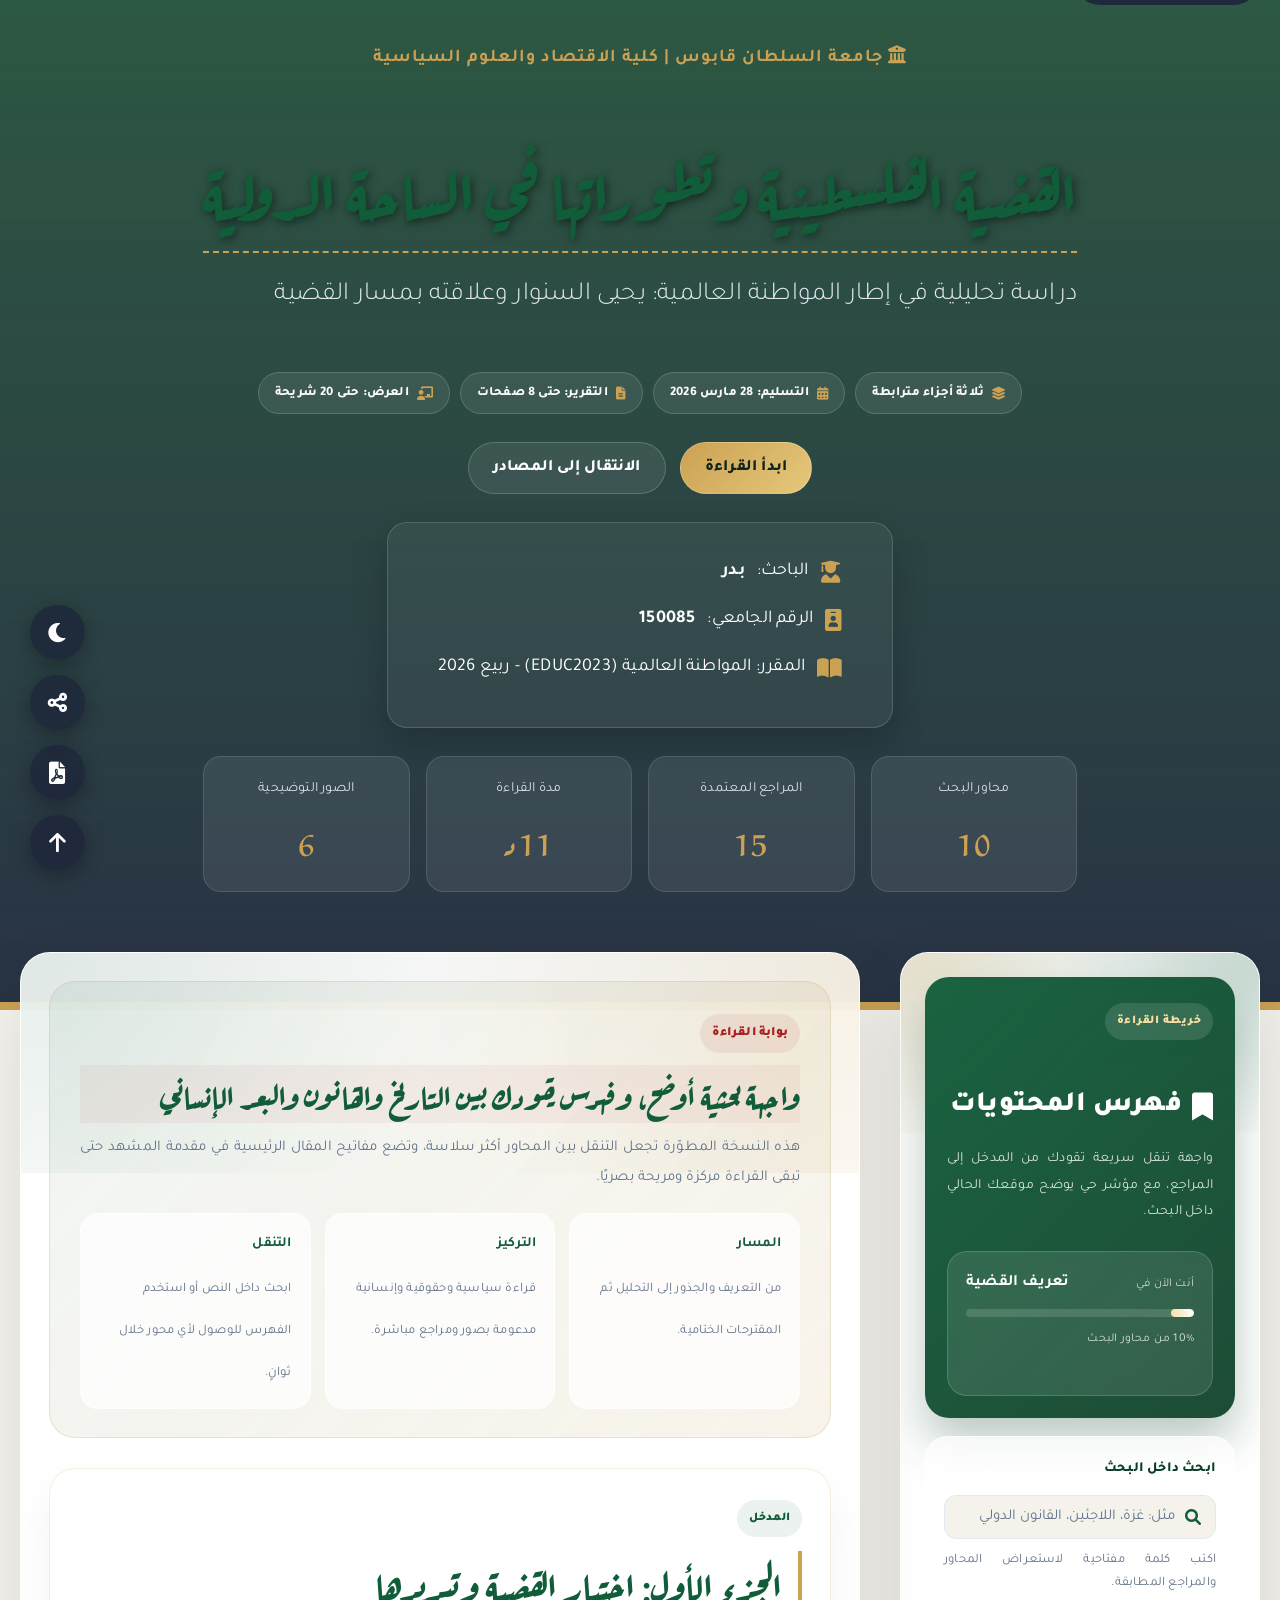
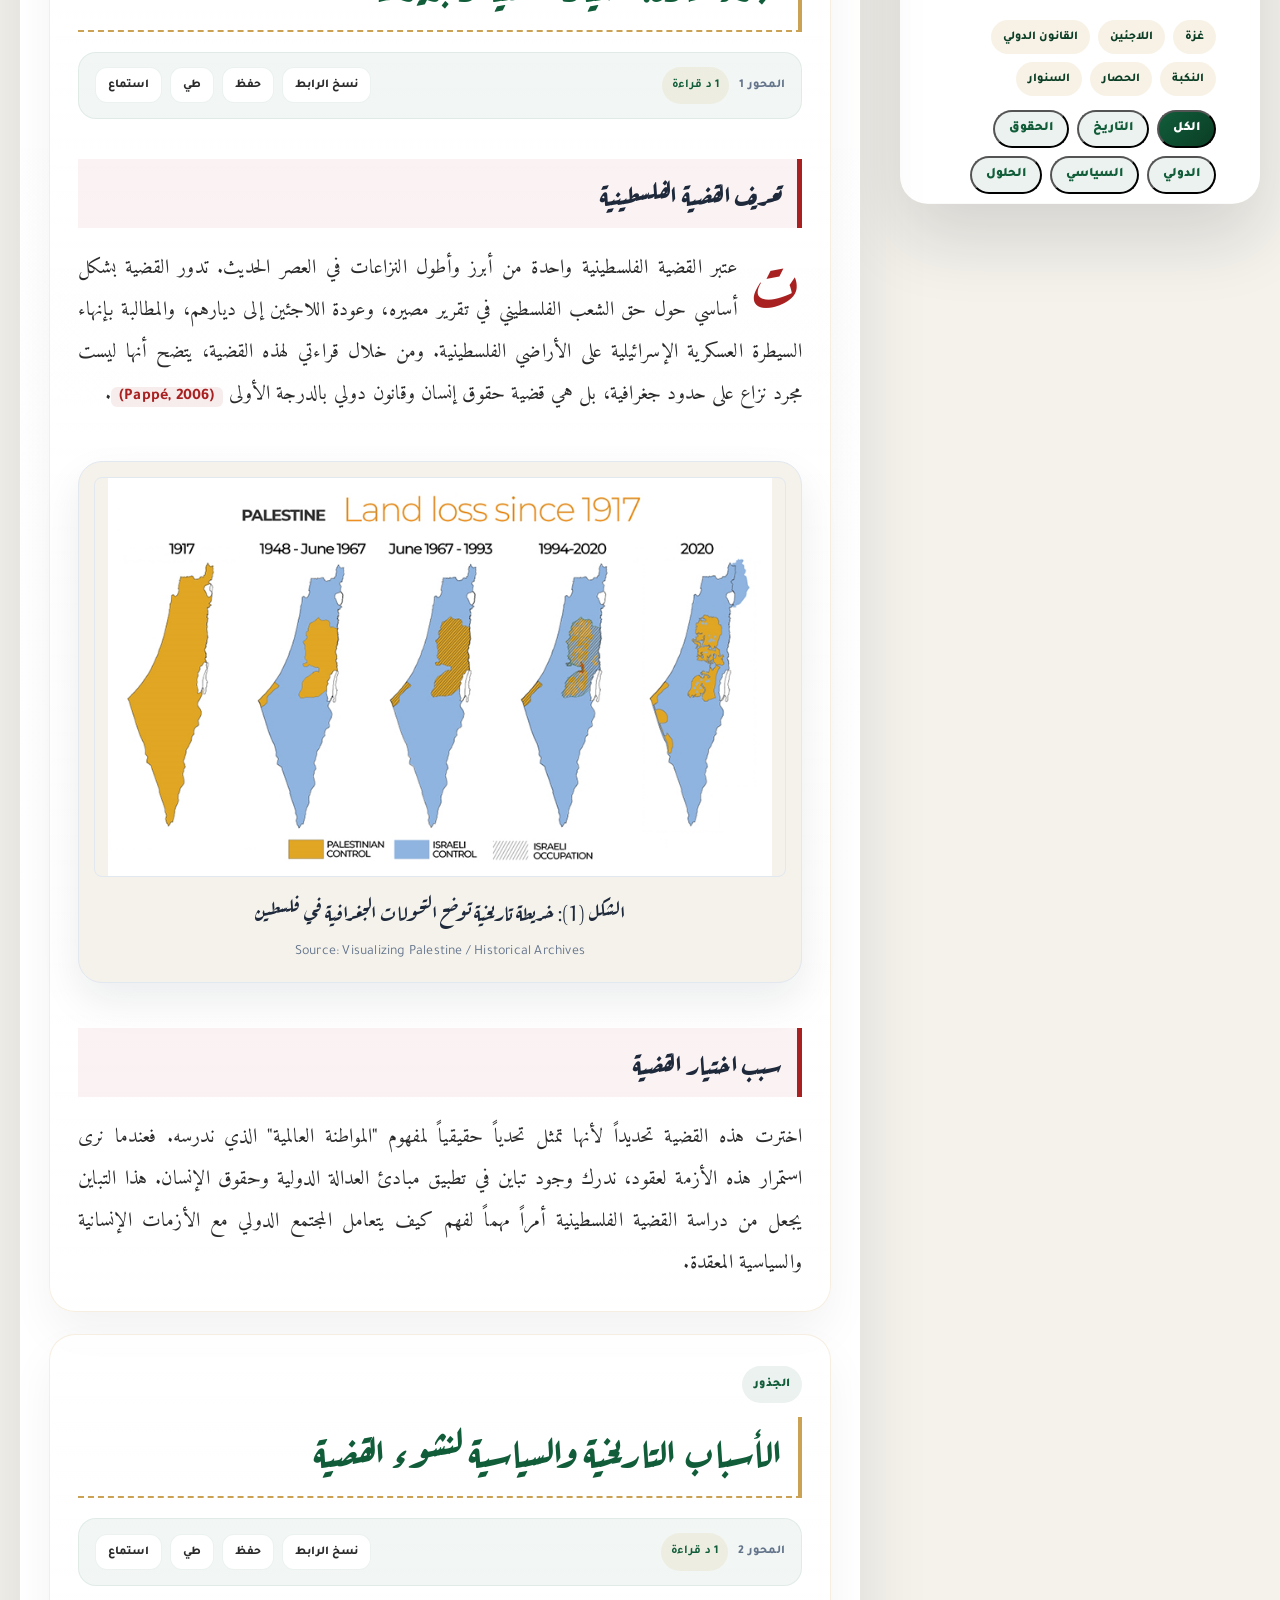
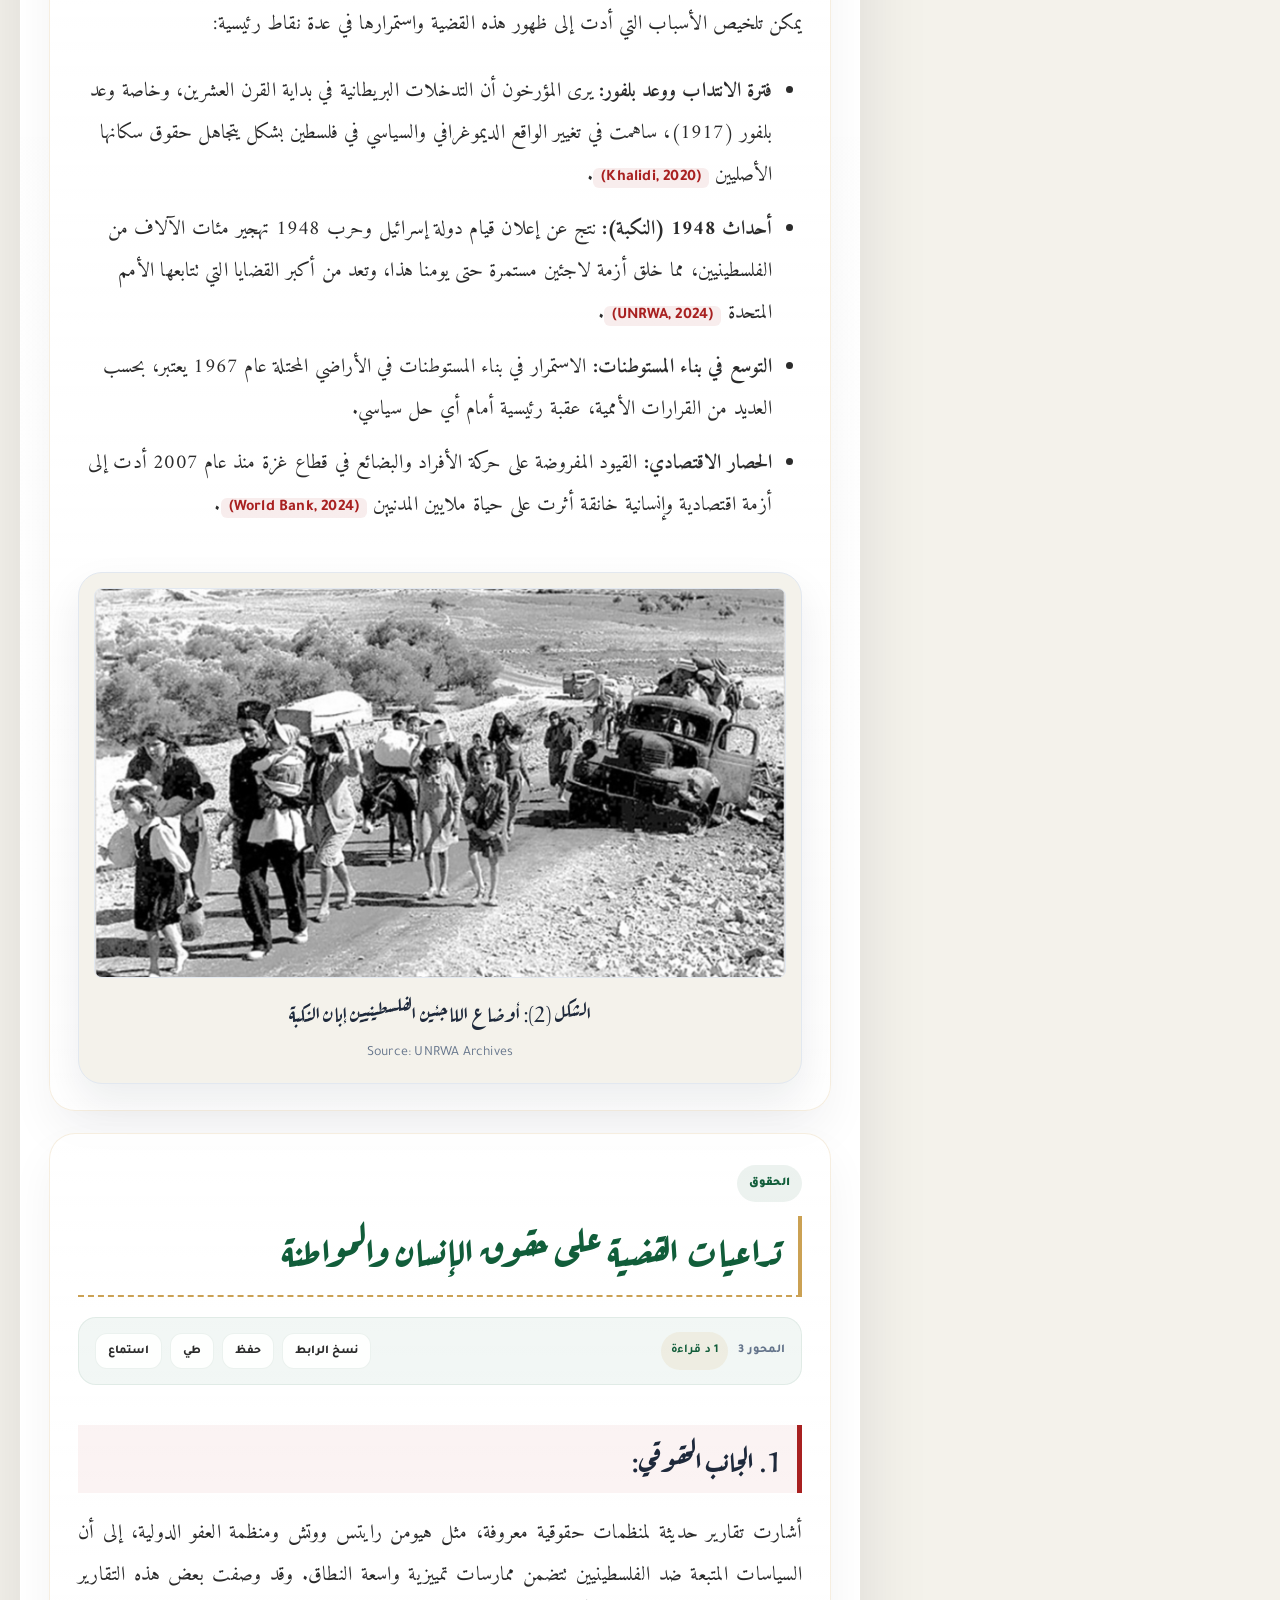
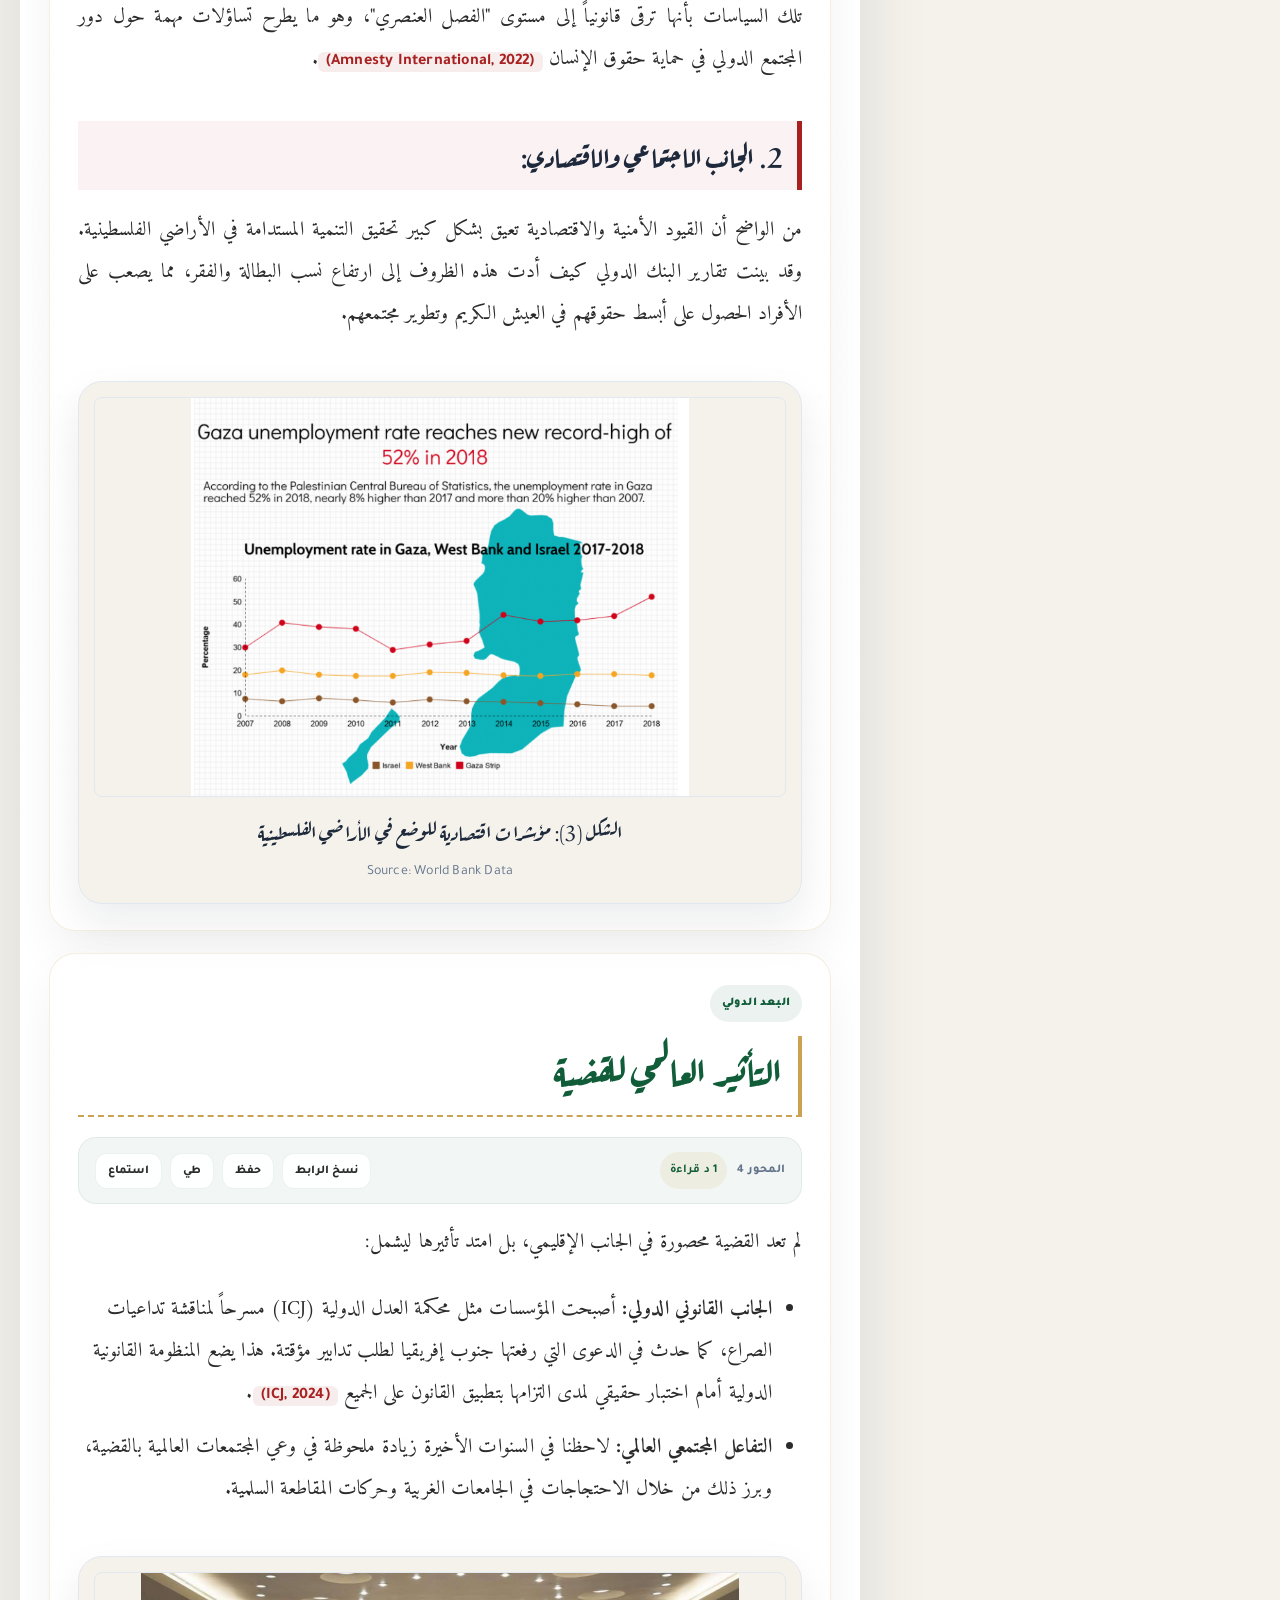
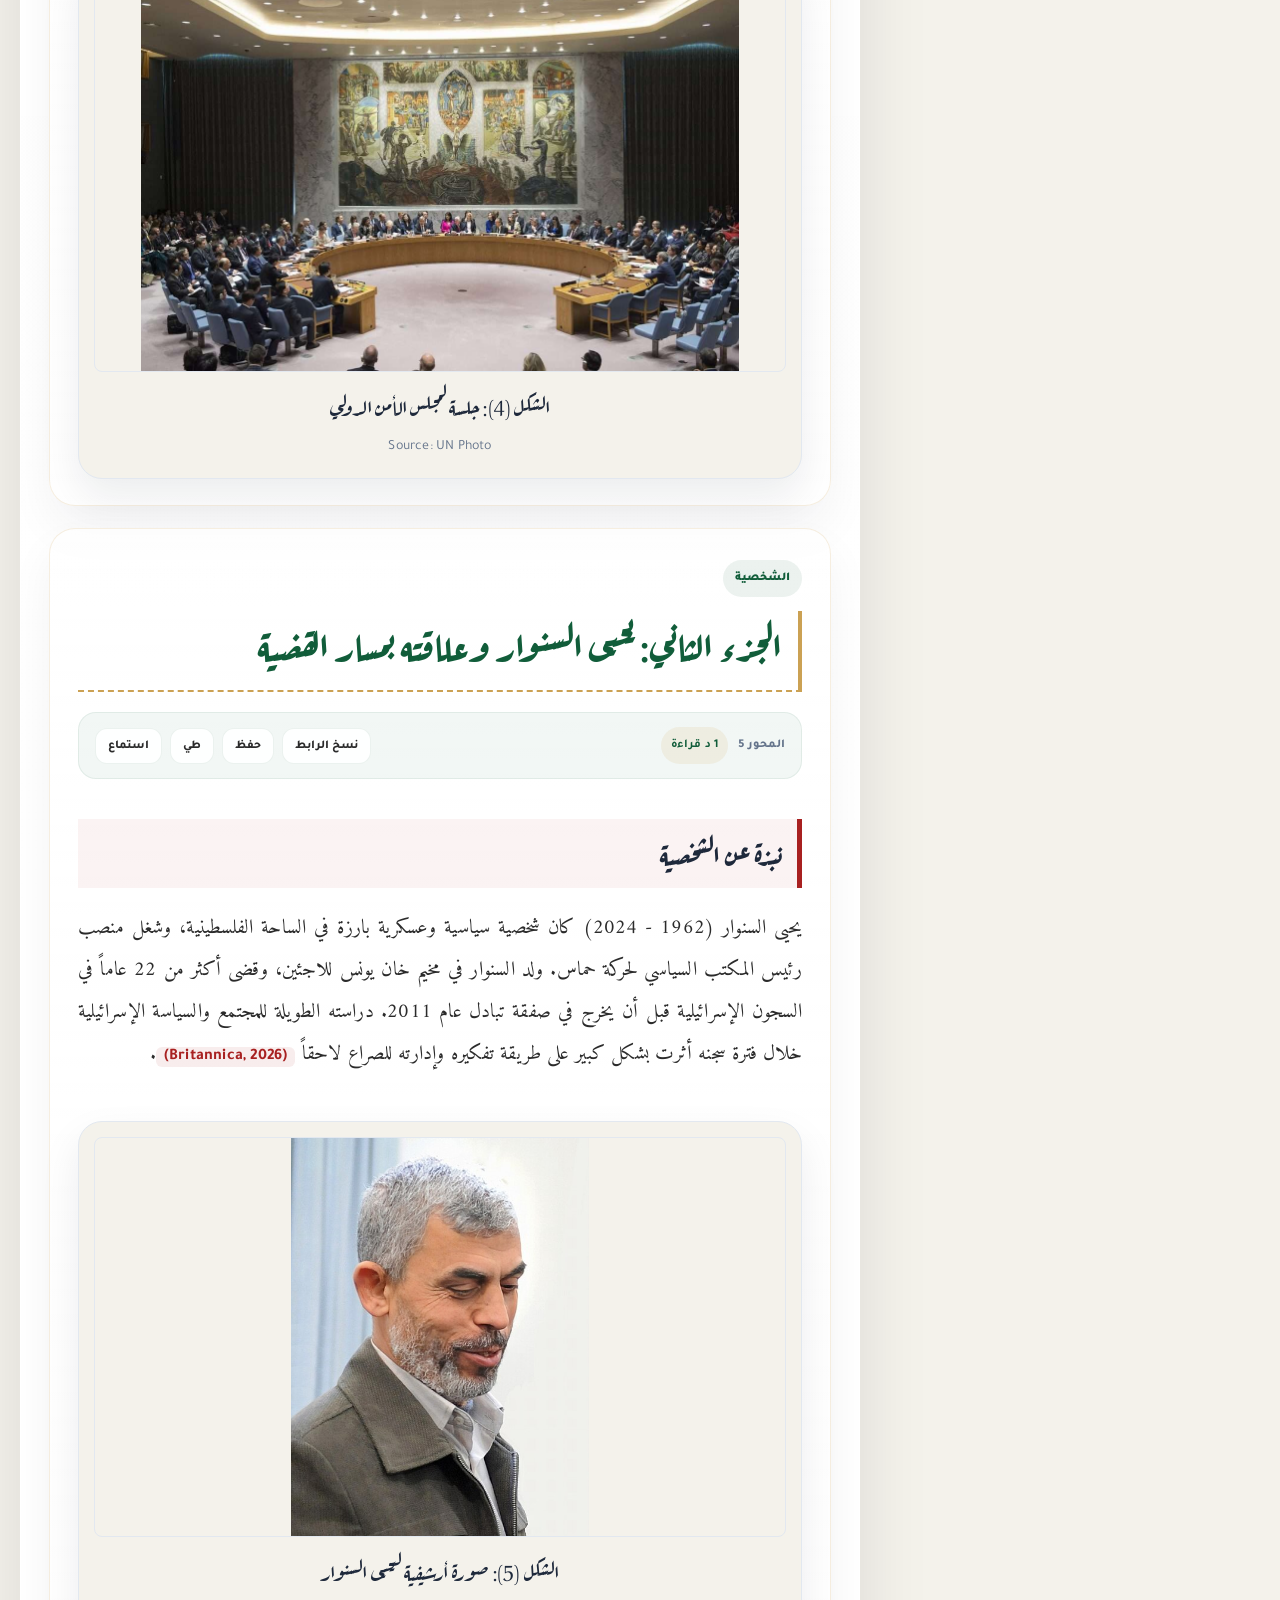
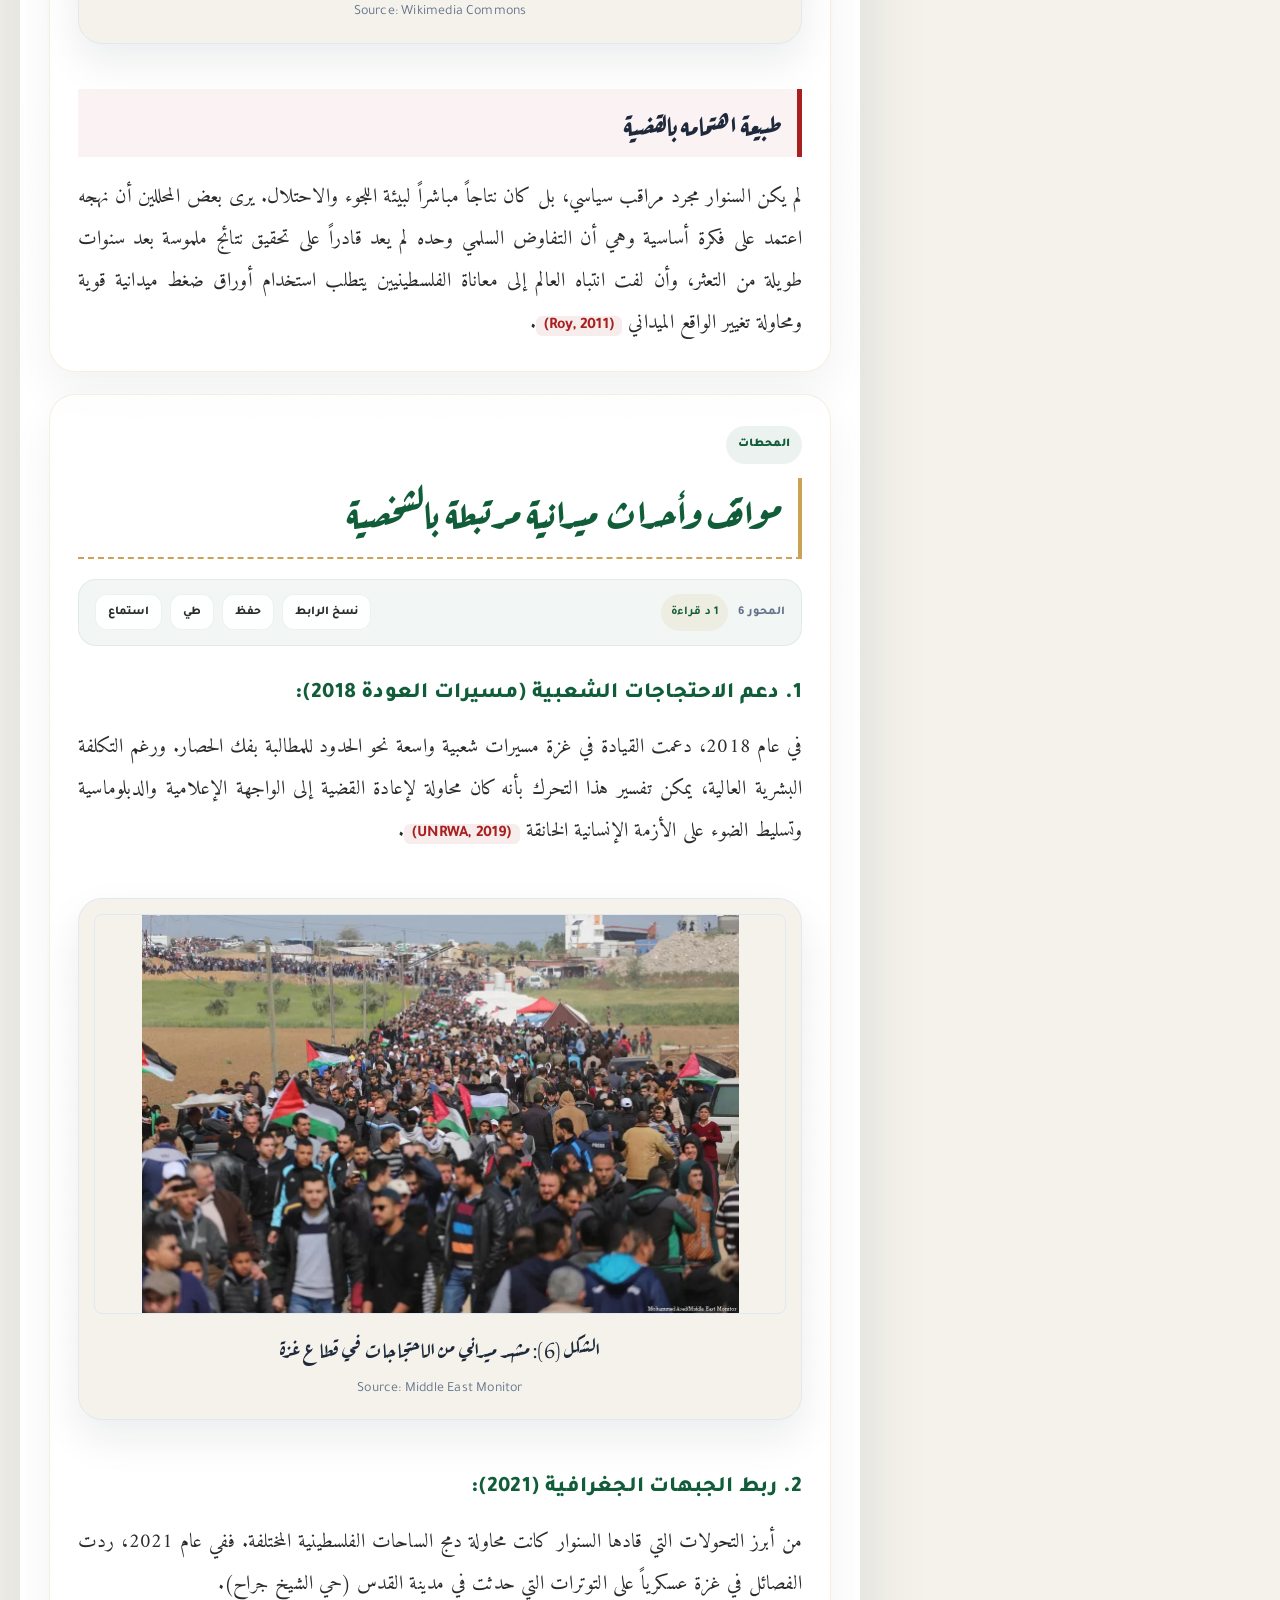
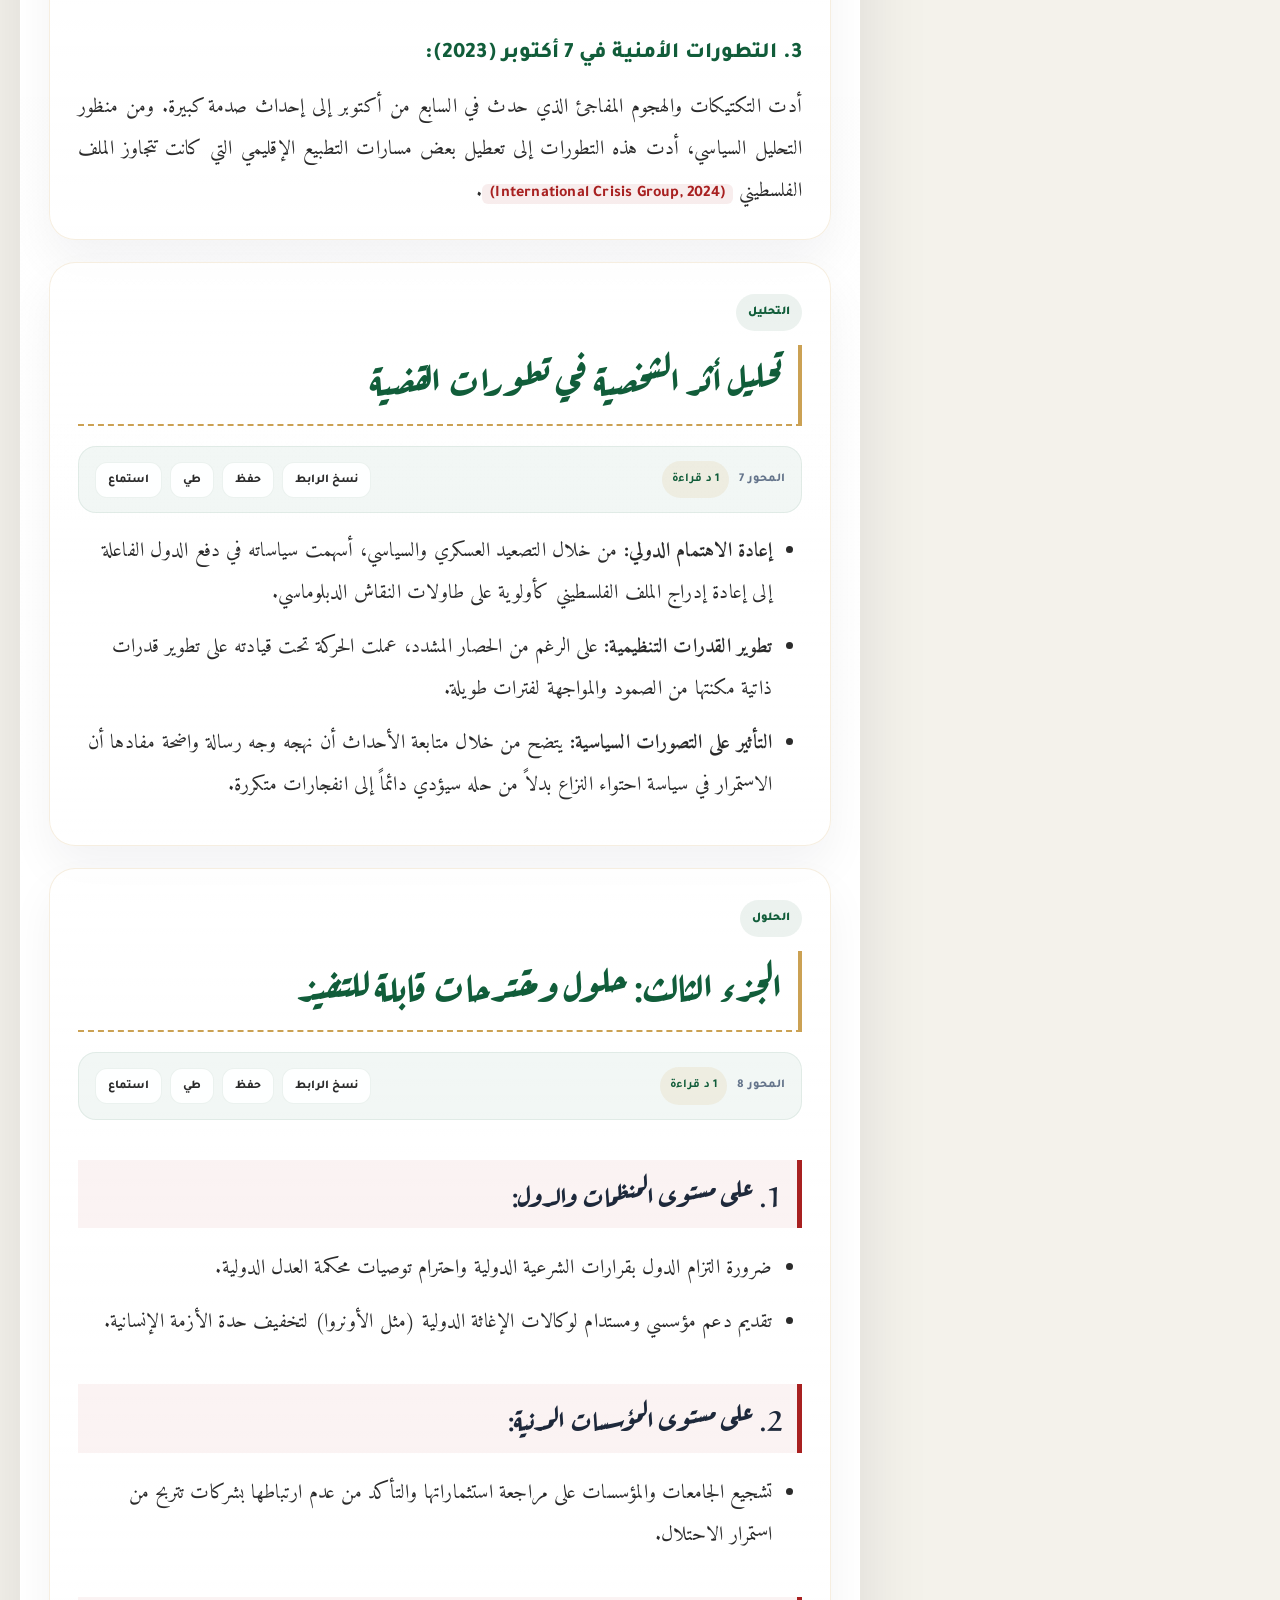
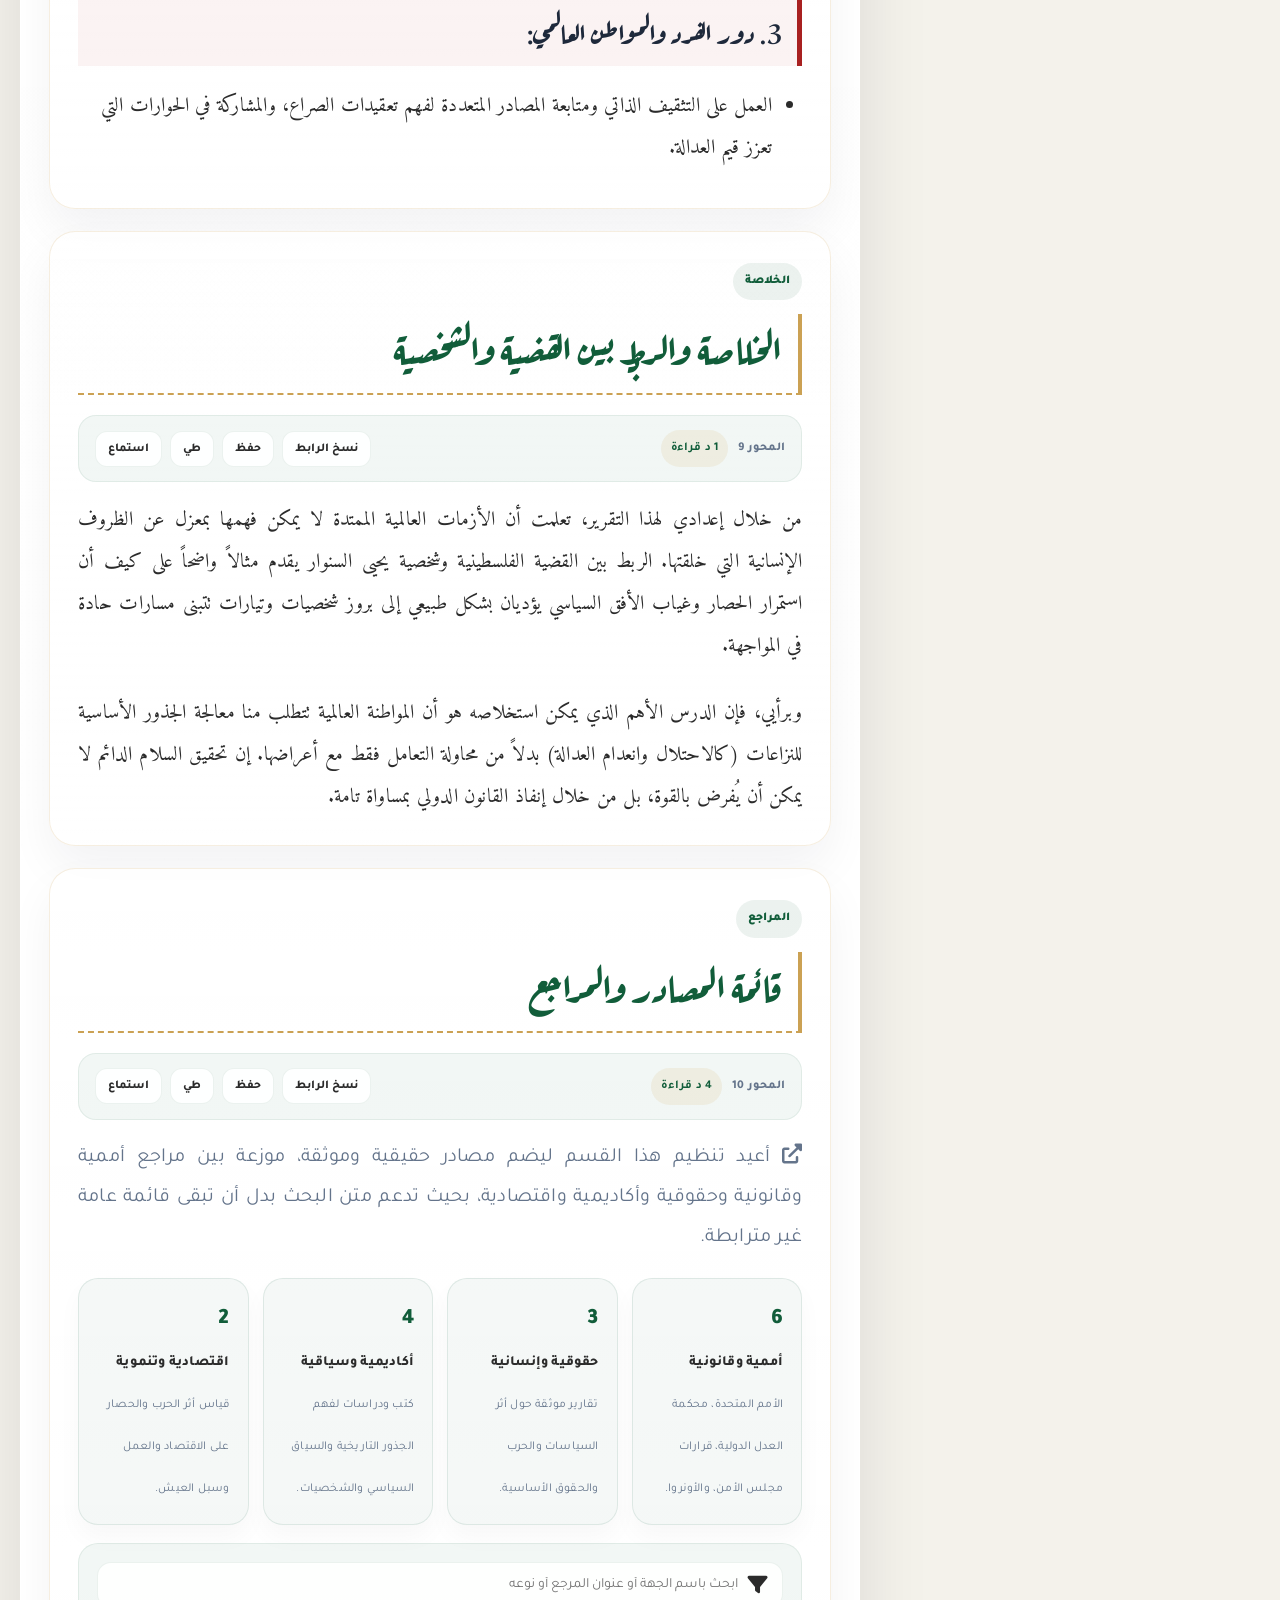
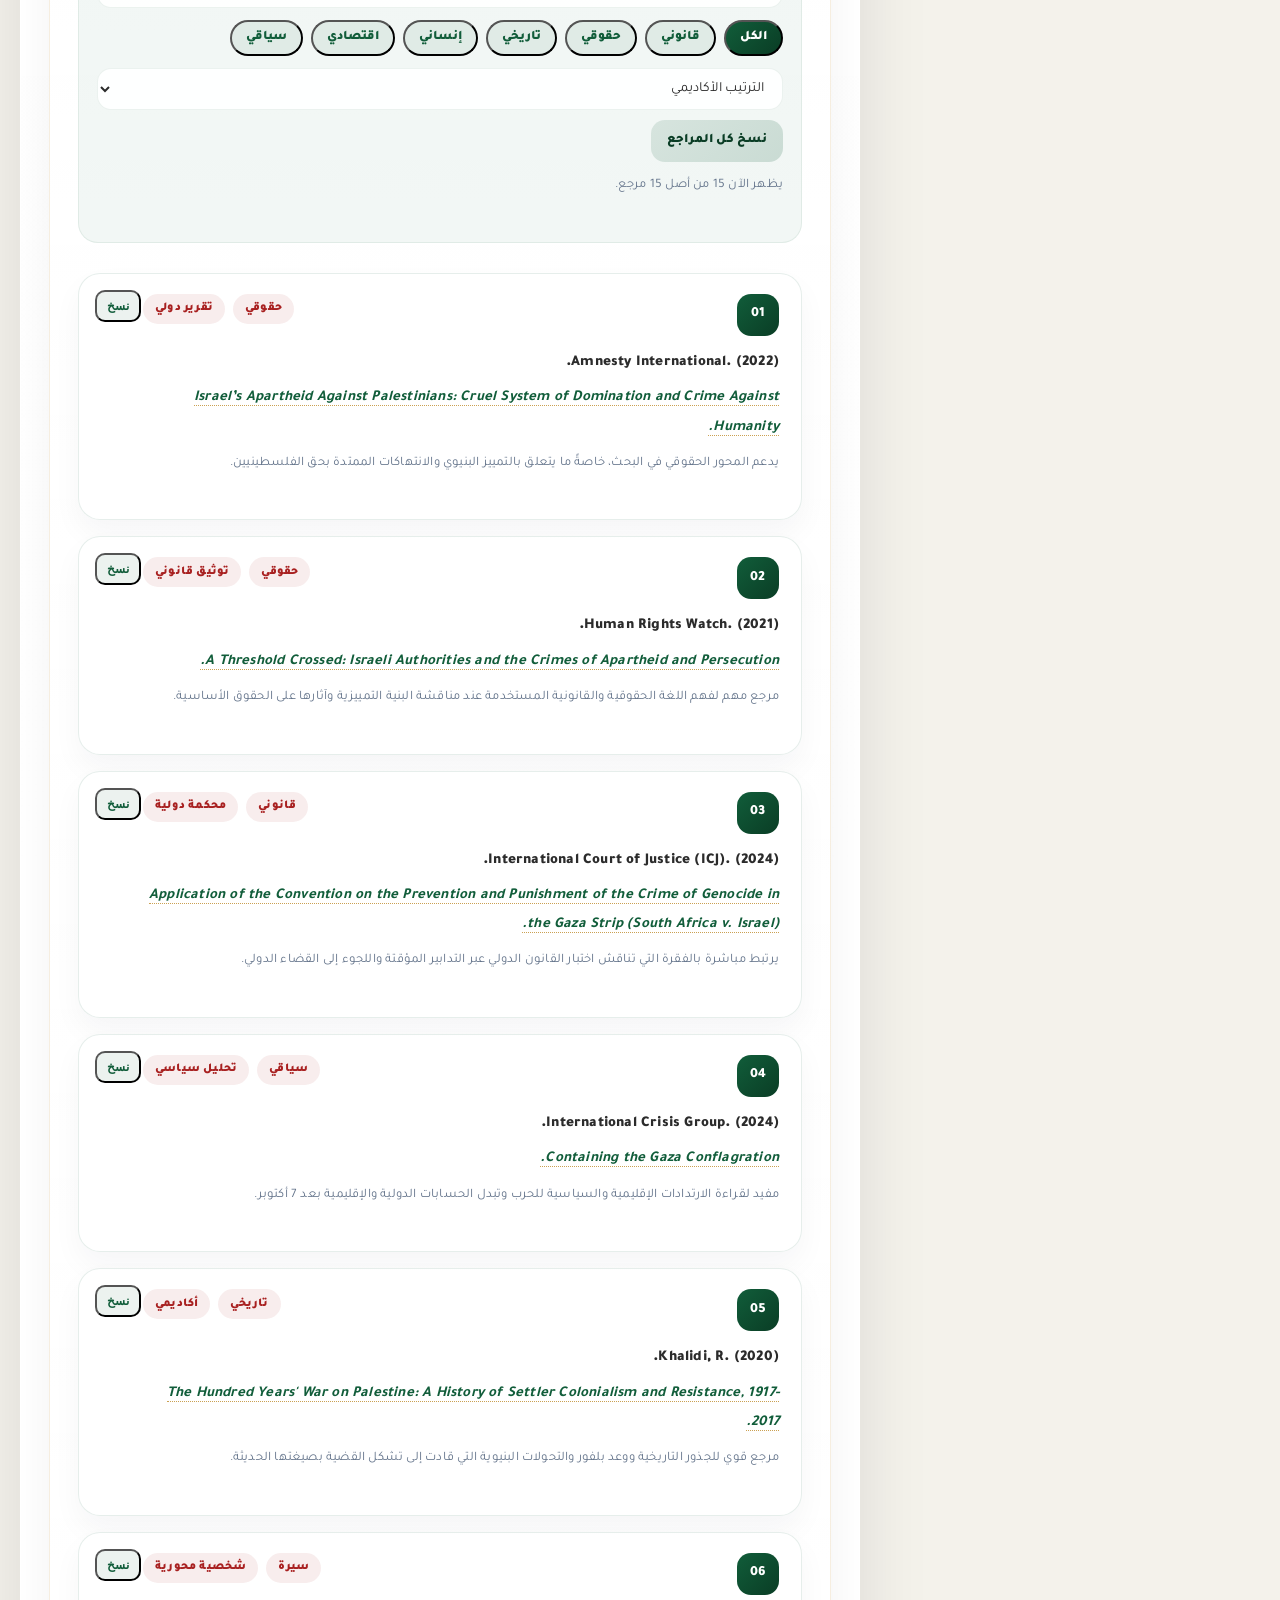
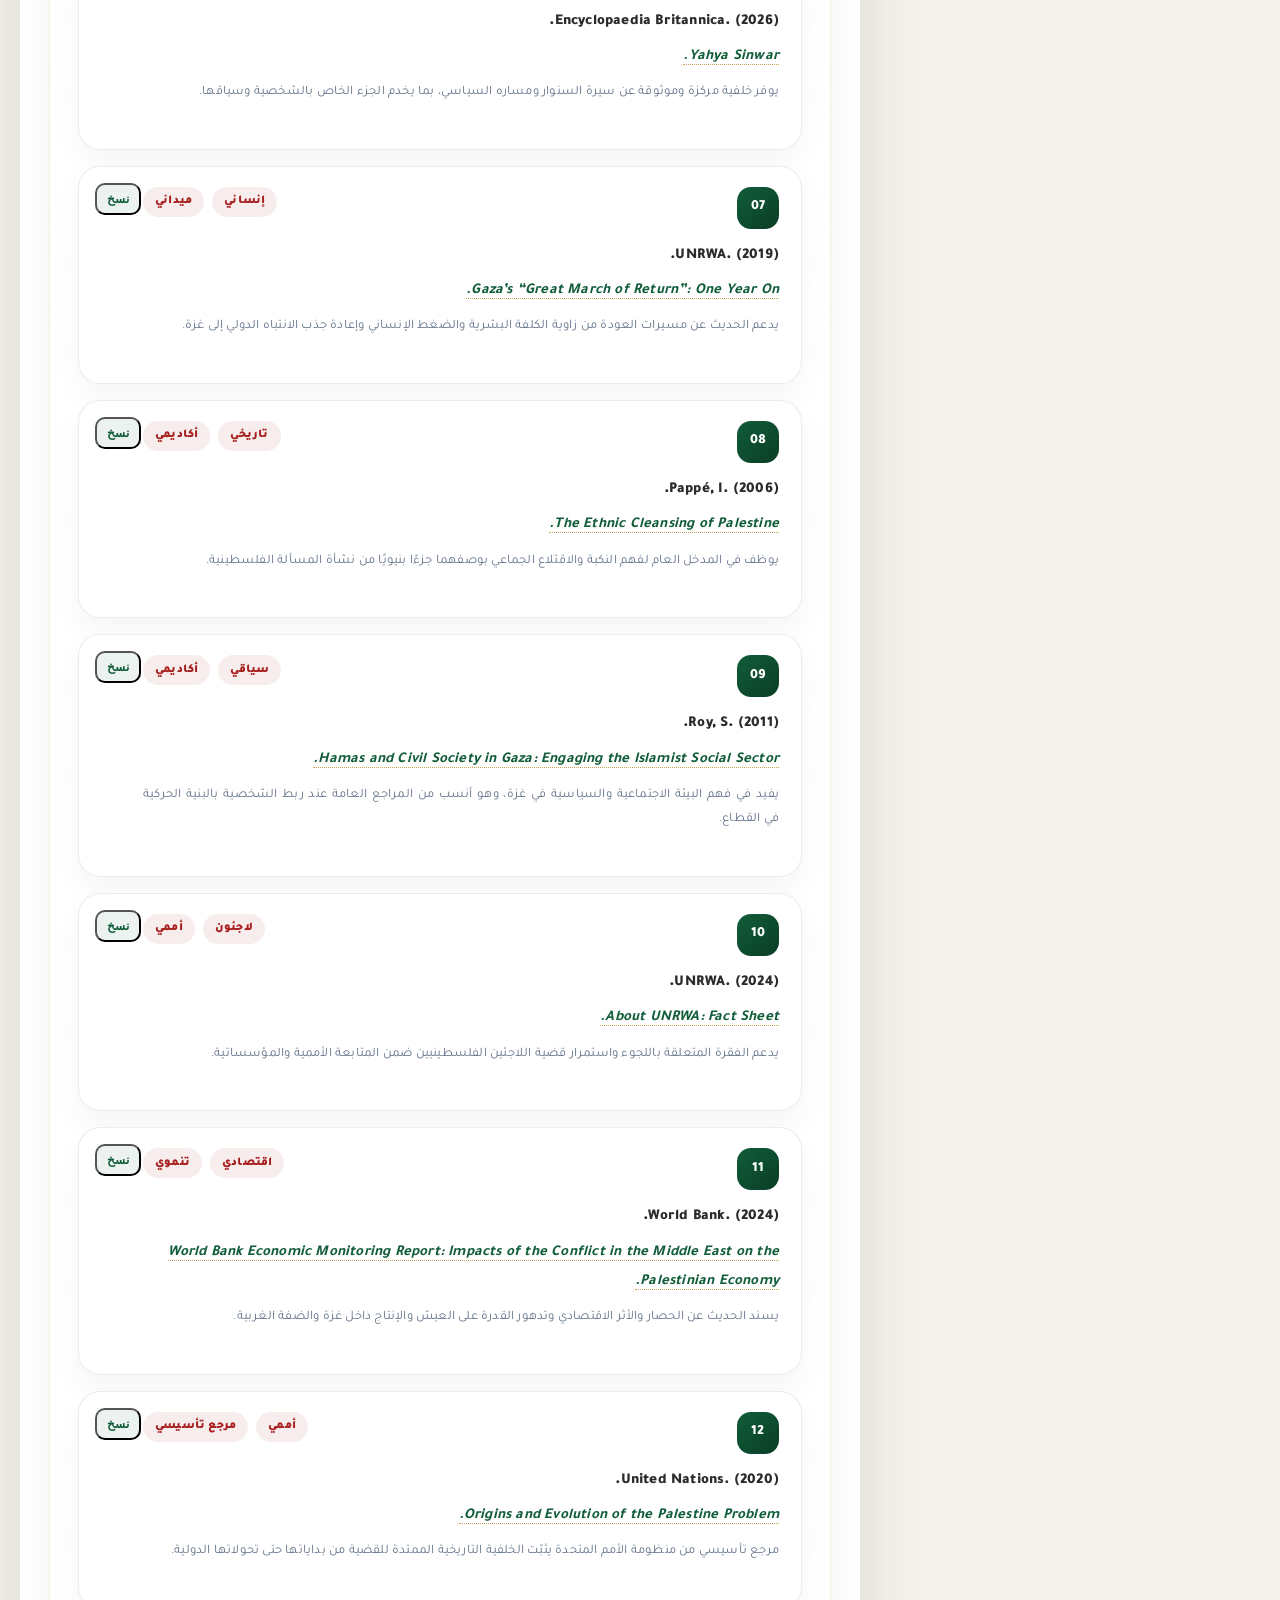
==== commit f59d46e4: "Update index.html" ====
--- a/index.html
+++ b/index.html
@@ -4,13 +4,13 @@
     <meta charset="UTF-8">
     <meta name="viewport" content="width=device-width, initial-scale=1.0, maximum-scale=5.0, user-scalable=yes">
     
-    <title>البحث الأكاديمي: القضية الفلسطينية - بدر البوسعيدي</title>
+    <title>البحث الأكاديمي: القضية الفلسطينية - بدر </title>
     
     <!-- SEO و Open Graph -->
     <meta name="description" content="دراسة تحليلية في إطار المواطنة العالمية: يحيى السنوار وعلاقته بمسار القضية الفلسطينية. بحث أكاديمي محكم.">
     <meta name="theme-color" content="#115d3a">
     <meta name="keywords" content="القضية الفلسطينية, يحيى السنوار, المواطنة العالمية, حقوق الإنسان, الصراع العربي الإسرائيلي">
-    <meta name="author" content="بدر عبدالله هلال البوسعيدي">
+    <meta name="author" content="بدر   ">
     <meta property="og:title" content="البحث الأكاديمي: القضية الفلسطينية وتطوراتها">
     <meta property="og:description" content="دراسة تحليلية في إطار المواطنة العالمية.">
     <meta property="og:type" content="article">
@@ -24,7 +24,7 @@
     
     <link rel="stylesheet" href="styles.css">
 </head>
-<body class="site-streamlined">
+<body class="site-streamlined">
 
 <a class="skip-link" href="#main-content">تجاوز إلى المحتوى الرئيسي</a>
 
@@ -32,13 +32,13 @@
 <div class="progress-container"><div class="progress-bar" id="progressBar"></div></div>
 
 <!-- الأزرار العائمة -->
-<div class="floating-actions">
-    <button class="action-btn" id="themeToggle" title="الوضع الليلي" aria-label="تبديل الوضع الليلي"><i class="fas fa-moon" id="themeIcon"></i></button>
-    <button class="action-btn" id="shareBtn" title="مشاركة البحث" aria-label="مشاركة البحث"><i class="fas fa-share-alt"></i></button>
-    <button class="action-btn" id="commandPaletteBtn" title="مركز الأوامر" aria-label="فتح مركز الأوامر السريع"><i class="fas fa-compass"></i></button>
-    <button class="action-btn" id="openPdfPreviewBtn" title="طباعة PDF" aria-label="طباعة البحث كملف PDF"><i class="fas fa-file-pdf"></i></button>
-    <button class="action-btn" id="backToTop" title="العودة للأعلى" aria-label="العودة إلى أعلى الصفحة"><i class="fas fa-arrow-up"></i></button>
-</div>
+<div class="floating-actions">
+    <button class="action-btn" id="themeToggle" title="الوضع الليلي" aria-label="تبديل الوضع الليلي"><i class="fas fa-moon" id="themeIcon"></i></button>
+    <button class="action-btn" id="shareBtn" title="مشاركة البحث" aria-label="مشاركة البحث"><i class="fas fa-share-alt"></i></button>
+    <button class="action-btn" id="commandPaletteBtn" title="مركز الأوامر" aria-label="فتح مركز الأوامر السريع"><i class="fas fa-compass"></i></button>
+    <button class="action-btn" id="openPdfPreviewBtn" title="طباعة PDF" aria-label="طباعة البحث كملف PDF"><i class="fas fa-file-pdf"></i></button>
+    <button class="action-btn" id="backToTop" title="العودة للأعلى" aria-label="العودة إلى أعلى الصفحة"><i class="fas fa-arrow-up"></i></button>
+</div>
 
 <div class="live-toast" id="liveToast" aria-live="polite" aria-atomic="true"></div>
 
@@ -86,7 +86,7 @@
         </div>
         
         <div class="student-badge">
-            <p><i class="fas fa-user-graduate"></i> الباحث: <strong>بدر عبدالله هلال البوسعيدي</strong></p>
+            <p><i class="fas fa-user-graduate"></i> الباحث: <strong>بدر   </strong></p>
             <p><i class="fas fa-id-badge"></i> الرقم الجامعي: <strong>150085</strong></p>
             <p><i class="fas fa-book-open"></i> المقرر: المواطنة العالمية (EDUC2023) - ربيع 2026</p>
         </div>
@@ -112,19 +112,19 @@
     </div>
 </header>
 
-<section class="print-report-shell" id="printReportShell" aria-hidden="true"></section>
-<div class="pdf-preview-controls" id="pdfPreviewControls" hidden>
-    <div class="pdf-preview-copy">
-        <strong>وضع معاينة PDF</strong>
-        <span>اسم الملف المقترح: <b id="pdfFileNameValue">palestine-report-2026.pdf</b></span>
-    </div>
-    <div class="pdf-preview-actions">
-        <button class="route-btn" type="button" id="printPdfNowBtn">طباعة PDF الآن</button>
-        <button class="route-btn" type="button" id="copyPdfFileNameBtn">نسخ اسم الملف</button>
-        <a class="command-center-link" href="appendices.html">الملاحق</a>
-        <button class="route-btn" type="button" id="closePdfPreviewBtn">إغلاق المعاينة</button>
-    </div>
-</div>
+<section class="print-report-shell" id="printReportShell" aria-hidden="true"></section>
+<div class="pdf-preview-controls" id="pdfPreviewControls" hidden>
+    <div class="pdf-preview-copy">
+        <strong>وضع معاينة PDF</strong>
+        <span>اسم الملف المقترح: <b id="pdfFileNameValue">palestine-report-2026.pdf</b></span>
+    </div>
+    <div class="pdf-preview-actions">
+        <button class="route-btn" type="button" id="printPdfNowBtn">طباعة PDF الآن</button>
+        <button class="route-btn" type="button" id="copyPdfFileNameBtn">نسخ اسم الملف</button>
+        <a class="command-center-link" href="appendices.html">الملاحق</a>
+        <button class="route-btn" type="button" id="closePdfPreviewBtn">إغلاق المعاينة</button>
+    </div>
+</div>
 
 <section class="research-dashboard" aria-label="ملخصات البحث">
     <div class="dashboard-grid">
@@ -313,12 +313,12 @@
         <span class="analysis-kicker">غرفة التنظيم الأكاديمي</span>
         <h2>طبقة أكبر تضبط التقرير والعرض والمناقشة وفق هيكل التكليف نفسه</h2>
         <p>هذه المساحة لا تضيف زخرفة فقط، بل تحوّل الموقع إلى ملف تسليم متكامل: متابعة لبنود التقييم، خطة شفوية بالدقائق، ومسارات جاهزة تربط بين القضية والشخصية والحلول بصورة مرتبة تصلح للمراجعة والطباعة والنقاش.</p>
-        <div class="report-command-actions">
-            <a class="command-center-link" href="index.html?pdf=1">فتح معاينة PDF</a>
-            <a class="command-center-link is-primary" href="presenter.html">فتح Presenter Mode</a>
-            <a class="command-center-link" href="appendices.html">فتح صفحة الملاحق</a>
-        </div>
-    </div>
+        <div class="report-command-actions">
+            <a class="command-center-link" href="index.html?pdf=1">فتح معاينة PDF</a>
+            <a class="command-center-link is-primary" href="presenter.html">فتح Presenter Mode</a>
+            <a class="command-center-link" href="appendices.html">فتح صفحة الملاحق</a>
+        </div>
+    </div>
 
     <div class="report-command-grid">
         <article class="command-center-card" aria-labelledby="rubricMonitorTitle">
@@ -1495,7 +1495,7 @@
 <!-- تذييل بسيط -->
 <footer style="text-align:center; padding:30px; font-family:'Tajawal', sans-serif; color:var(--text-light); border-top:1px solid var(--border); background:var(--bg-site);">
     <p>📚 بحث أكاديمي ضمن متطلبات مقرر المواطنة العالمية (EDUC2023) - جامعة السلطان قابوس</p>
-    <p>جميع الحقوق محفوظة © 2026 بدر عبدالله هلال البوسعيدي</p>
+    <p>جميع الحقوق محفوظة © 2026 بدر</p>
 </footer>
 
 <script type="application/json" data-legacy-disabled="true">
--- a/styles.css
+++ b/styles.css
@@ -0,0 +1,3944 @@
+        /* ========== المتغيرات العامة (الوضع الفاتح والداكن) ========== */
+        :root {
+            --primary: #115d3a;
+            --primary-dark: #0a3d25;
+            --accent: #a82020;
+            --gold: #cba153;
+            --dark: #1e293b;
+            --bg-site: #f4f2eb; 
+            --bg-card: #ffffff;
+            --text-main: #2b2b2b;
+            --text-light: #64748b;
+            --border: #e2e8f0;
+            --sidebar-bg: #ffffff;
+            --shadow: 0 20px 40px rgba(0,0,0,0.04);
+        }
+
+        body.dark-mode {
+            --bg-site: #0f172a;
+            --bg-card: #1e293b;
+            --text-main: #e2e8f0;
+            --text-light: #94a3b8;
+            --border: #334155;
+            --primary: #22c55e;
+            --accent: #ef4444;
+            --gold: #fbbf24;
+            --sidebar-bg: #1e293b;
+            --shadow: 0 20px 40px rgba(0,0,0,0.2);
+        }
+
+        * { margin: 0; padding: 0; box-sizing: border-box; }
+        html { scroll-behavior: smooth; }
+        
+        body {
+            font-family: 'Amiri', serif;
+            background-color: var(--bg-site);
+            color: var(--text-main);
+            line-height: 2.1;
+            font-size: calc(20px * var(--font-scale, 1));
+            letter-spacing: 0.01em;
+            transition: background-color 0.3s ease, color 0.3s ease;
+        }
+        body.font-modern,
+        body.font-modern p,
+        body.font-modern li,
+        body.font-modern .ref-item,
+        body.font-modern .overview-card p,
+        body.font-modern .article-bridge p,
+        body.font-modern .sidebar,
+        body.font-modern .experience-card,
+        body.font-modern .insight-card,
+        body.font-modern .analysis-card,
+        body.font-modern .command-palette-panel {
+            font-family: 'Tajawal', sans-serif;
+        }
+        body.font-editorial,
+        body.font-editorial p,
+        body.font-editorial li,
+        body.font-editorial .ref-item,
+        body.font-editorial .overview-card p,
+        body.font-editorial .article-bridge p,
+        body.font-editorial .sidebar,
+        body.font-editorial .experience-card,
+        body.font-editorial .insight-card,
+        body.font-editorial .analysis-card,
+        body.font-editorial .command-palette-panel {
+            font-family: 'Noto Naskh Arabic', serif;
+        }
+        body.reading-compact { line-height: 1.85; }
+        body.reading-airy { line-height: 2.35; }
+        body.width-narrow .research-dashboard,
+        body.width-narrow .project-brief,
+        body.width-narrow .submission-suite,
+        body.width-narrow .report-command-center,
+        body.width-narrow .experience-hub,
+        body.width-narrow .insight-layers,
+        body.width-narrow .main-wrapper { max-width: 1180px; }
+        body.width-narrow .content-area { max-width: 920px; margin-inline: auto; }
+        body.width-wide .research-dashboard,
+        body.width-wide .project-brief,
+        body.width-wide .submission-suite,
+        body.width-wide .report-command-center,
+        body.width-wide .experience-hub,
+        body.width-wide .insight-layers,
+        body.width-wide .main-wrapper { max-width: 1560px; }
+        body.width-wide .content-area { max-width: none; }
+        body.images-hidden .figure-container { display: none; }
+        body.references-hidden .references-list { display: none; }
+        body.focus-mode .sidebar { display: none; }
+        body.focus-mode .project-brief,
+        body.focus-mode .submission-suite,
+        body.focus-mode .report-command-center,
+        body.focus-mode .insight-layers { max-width: 1100px; }
+        body.focus-mode .main-wrapper { max-width: 1100px; }
+        body.focus-mode .content-area { flex-basis: 100%; }
+        body.sepia-mode {
+            --bg-site: #efe7d5;
+            --bg-card: #fbf6eb;
+            --sidebar-bg: #f9f2e6;
+            --text-main: #3b2d1f;
+            --text-light: #7b664d;
+            --border: #d9c3a6;
+        }
+        body.high-contrast {
+            --primary: #0b7a44;
+            --accent: #b10000;
+            --gold: #e0b33a;
+            --text-main: #111827;
+            --text-light: #334155;
+            --border: #94a3b8;
+        }
+        ::selection {
+            background: rgba(17, 93, 58, 0.18);
+            color: #0f172a;
+        }
+
+        .skip-link {
+            position: absolute;
+            top: -48px;
+            right: 20px;
+            background: var(--dark);
+            color: #fff;
+            padding: 12px 18px;
+            border-radius: 999px;
+            font-family: 'Tajawal', sans-serif;
+            font-size: 14px;
+            text-decoration: none;
+            z-index: 10000;
+            transition: top 0.2s ease;
+        }
+        .skip-link:focus { top: 14px; }
+
+        /* ========== شريط تقدم القراءة ========== */
+        .progress-container {
+            position: fixed; top: 0; left: 0; width: 100%; height: 6px; background: transparent; z-index: 9999;
+        }
+        .progress-bar {
+            height: 100%; background: linear-gradient(90deg, var(--accent), var(--gold), var(--primary)); width: 0%;
+            transition: width 0.1s;
+        }
+
+        /* ========== الهيرو (Hero Section) ========== */
+        .hero-section {
+            background: linear-gradient(to bottom, rgba(10, 61, 37, 0.85), rgba(30, 41, 59, 0.95)), 
+                        url('https://images.unsplash.com/photo-1541872703-74c5e44368f9?q=80&w=2000&auto=format&fit=crop') center/cover no-repeat fixed;
+            color: white;
+            min-height: 85vh;
+            display: flex;
+            align-items: center;
+            justify-content: center;
+            text-align: center;
+            padding: 40px 20px;
+            border-bottom: 8px solid var(--gold);
+            position: relative;
+        }
+        
+        .hero-content {
+            position: relative; z-index: 2; max-width: 1000px; margin: 0 auto;
+            opacity: 0; transform: translateY(40px); animation: fadeUp 0.8s ease-out forwards;
+        }
+        @keyframes fadeUp { to { opacity: 1; transform: translateY(0); } }
+        
+        .hero-uni {
+            font-family: 'Tajawal', sans-serif; font-size: 18px; font-weight: 700; color: var(--gold);
+            margin-bottom: 30px; letter-spacing: 1px;
+        }
+        .hero-title {
+            font-family: 'Aref Ruqaa', serif; 
+            font-size: clamp(45px, 6vw, 70px); 
+            font-weight: 700; 
+            line-height: 1.4; 
+            margin-bottom: 15px; 
+            text-shadow: 2px 2px 10px rgba(0,0,0,0.5);
+        }
+        .hero-subtitle {
+            font-family: 'Tajawal', sans-serif; 
+            font-size: clamp(20px, 3vw, 26px); 
+            font-weight: 300; 
+            color: #e2e8f0; 
+            margin-bottom: 50px; 
+        }
+        .hero-ribbon {
+            display: flex;
+            justify-content: center;
+            flex-wrap: wrap;
+            gap: 10px;
+            max-width: 900px;
+            margin: 0 auto 28px;
+        }
+        .hero-pill {
+            display: inline-flex;
+            align-items: center;
+            gap: 8px;
+            min-height: 42px;
+            padding: 0 16px;
+            border-radius: 999px;
+            background: rgba(255,255,255,0.08);
+            border: 1px solid rgba(255,255,255,0.16);
+            color: #f8fafc;
+            font-family: 'Tajawal', sans-serif;
+            font-size: 13px;
+            font-weight: 800;
+            backdrop-filter: blur(10px);
+        }
+        .hero-pill i {
+            color: var(--gold);
+        }
+
+        .hero-actions {
+            display: flex;
+            justify-content: center;
+            flex-wrap: wrap;
+            gap: 14px;
+            margin-bottom: 28px;
+        }
+        .hero-btn {
+            display: inline-flex;
+            align-items: center;
+            justify-content: center;
+            min-height: 52px;
+            padding: 0 24px;
+            border-radius: 999px;
+            border: 1px solid rgba(255,255,255,0.18);
+            text-decoration: none;
+            font-family: 'Tajawal', sans-serif;
+            font-size: 16px;
+            font-weight: 800;
+            transition: transform 0.25s ease, background-color 0.25s ease, color 0.25s ease;
+        }
+        .hero-btn:hover { transform: translateY(-2px); }
+        .hero-btn-primary {
+            background: linear-gradient(135deg, var(--gold), #e6c87b);
+            color: #11231b;
+        }
+        .hero-btn-secondary {
+            background: rgba(255,255,255,0.08);
+            color: #fff;
+        }
+        
+        .student-badge {
+            background: rgba(255, 255, 255, 0.05); backdrop-filter: blur(12px);
+            border: 1px solid rgba(255, 255, 255, 0.15); border-radius: 20px;
+            padding: 30px 50px; display: inline-block; text-align: right;
+            box-shadow: 0 15px 35px rgba(0,0,0,0.2);
+        }
+        .student-badge p {
+            font-family: 'Tajawal', sans-serif; margin-bottom: 10px; font-size: 18px;
+            display: flex; align-items: center; gap: 12px;
+        }
+        .student-badge i { color: var(--gold); font-size: 22px;}
+
+        .hero-metrics {
+            margin-top: 28px;
+            display: grid;
+            grid-template-columns: repeat(4, minmax(0, 1fr));
+            gap: 16px;
+        }
+        .metric-card {
+            padding: 18px 16px;
+            border-radius: 18px;
+            background: rgba(255,255,255,0.08);
+            border: 1px solid rgba(255,255,255,0.12);
+            backdrop-filter: blur(12px);
+        }
+        .metric-card span {
+            display: block;
+            font-family: 'Tajawal', sans-serif;
+            font-size: 14px;
+            color: #d7dfeb;
+            margin-bottom: 6px;
+        }
+        .metric-card strong {
+            font-family: 'Aref Ruqaa', serif;
+            font-size: 30px;
+            color: var(--gold);
+        }
+
+        .research-dashboard {
+            max-width: 1400px;
+            margin: -70px auto 0;
+            padding: 0 20px;
+            position: relative;
+            z-index: 3;
+        }
+        .dashboard-grid {
+            display: grid;
+            grid-template-columns: repeat(4, minmax(0, 1fr));
+            gap: 18px;
+        }
+        .overview-card {
+            padding: 24px;
+            border-radius: 18px;
+            background: rgba(255,255,255,0.9);
+            border: 1px solid var(--border);
+            box-shadow: var(--shadow);
+            backdrop-filter: blur(14px);
+        }
+        body.dark-mode .overview-card {
+            background: rgba(30, 41, 59, 0.92);
+        }
+        .overview-kicker {
+            display: inline-flex;
+            margin-bottom: 14px;
+            font-family: 'Tajawal', sans-serif;
+            font-size: 13px;
+            font-weight: 900;
+            color: var(--accent);
+            background: rgba(168, 32, 32, 0.08);
+            border-radius: 999px;
+            padding: 6px 12px;
+        }
+        .overview-card h2 {
+            margin: 0 0 12px;
+            padding: 0;
+            border: 0;
+            background: transparent;
+            color: var(--primary);
+            font-size: 24px;
+            line-height: 1.65;
+        }
+        .overview-card p {
+            margin-bottom: 0;
+            font-family: 'Tajawal', sans-serif;
+            font-size: 15px;
+            color: var(--text-light);
+            text-align: right;
+            line-height: 1.9;
+        }
+        .project-brief {
+            max-width: 1400px;
+            margin: 28px auto 0;
+            padding: 0 20px;
+        }
+        .project-brief-grid {
+            display: grid;
+            grid-template-columns: 1.15fr 0.85fr;
+            gap: 18px;
+        }
+        .brief-card {
+            padding: 26px;
+            border-radius: 24px;
+            border: 1px solid rgba(255, 255, 255, 0.78);
+            background: rgba(255, 255, 255, 0.9);
+            box-shadow: 0 24px 48px rgba(15, 23, 42, 0.08);
+            backdrop-filter: blur(16px);
+        }
+        body.dark-mode .brief-card {
+            background: rgba(30, 41, 59, 0.9);
+            border-color: rgba(148, 163, 184, 0.12);
+            box-shadow: 0 24px 42px rgba(2, 6, 23, 0.24);
+        }
+        .brief-card-head {
+            margin-bottom: 18px;
+        }
+        .brief-card-head h2 {
+            margin: 10px 0 12px;
+            padding: 0;
+            border: 0;
+            background: transparent;
+            color: var(--primary);
+            font-size: 30px;
+            line-height: 1.55;
+        }
+        .brief-card-head p {
+            margin-bottom: 0;
+            font-family: 'Tajawal', sans-serif;
+            font-size: 15px;
+            color: var(--text-light);
+            line-height: 1.95;
+        }
+        .executive-points {
+            display: grid;
+            gap: 12px;
+        }
+        .executive-point {
+            display: grid;
+            grid-template-columns: auto 1fr;
+            gap: 12px;
+            align-items: start;
+            padding: 14px 16px;
+            border-radius: 18px;
+            background: rgba(17, 93, 58, 0.05);
+            border: 1px solid rgba(17, 93, 58, 0.1);
+        }
+        body.dark-mode .executive-point {
+            background: rgba(15, 23, 42, 0.44);
+            border-color: rgba(148, 163, 184, 0.12);
+        }
+        .executive-point strong {
+            color: var(--primary);
+            font-family: 'Tajawal', sans-serif;
+            font-size: 14px;
+            font-weight: 900;
+        }
+        .executive-point p {
+            margin: 0;
+            color: var(--text-light);
+            font-family: 'Tajawal', sans-serif;
+            font-size: 14px;
+            line-height: 1.9;
+        }
+        .brief-actions {
+            display: flex;
+            flex-wrap: wrap;
+            gap: 10px;
+            margin-top: 18px;
+        }
+        .brief-meta-grid {
+            display: grid;
+            grid-template-columns: repeat(2, minmax(0, 1fr));
+            gap: 12px;
+            margin-top: 18px;
+        }
+        .brief-meta-card {
+            padding: 14px 16px;
+            border-radius: 18px;
+            background: rgba(203, 161, 83, 0.1);
+            border: 1px solid rgba(203, 161, 83, 0.2);
+        }
+        body.dark-mode .brief-meta-card {
+            background: rgba(251, 191, 36, 0.08);
+            border-color: rgba(251, 191, 36, 0.14);
+        }
+        .brief-meta-card span {
+            display: block;
+            margin-bottom: 6px;
+            color: var(--text-light);
+            font-family: 'Tajawal', sans-serif;
+            font-size: 12px;
+            font-weight: 700;
+        }
+        .brief-meta-card strong {
+            color: var(--accent);
+            font-family: 'Aref Ruqaa', serif;
+            font-size: 24px;
+        }
+        .rubric-grid {
+            display: grid;
+            gap: 10px;
+        }
+        .rubric-item {
+            display: grid;
+            grid-template-columns: auto 1fr;
+            gap: 12px;
+            align-items: start;
+            padding: 14px 16px;
+            border-radius: 18px;
+            background: rgba(17, 93, 58, 0.04);
+            border: 1px solid rgba(17, 93, 58, 0.08);
+        }
+        body.dark-mode .rubric-item {
+            background: rgba(15, 23, 42, 0.42);
+            border-color: rgba(148, 163, 184, 0.12);
+        }
+        .rubric-state {
+            display: inline-flex;
+            align-items: center;
+            justify-content: center;
+            min-width: 90px;
+            min-height: 34px;
+            padding: 0 12px;
+            border-radius: 999px;
+            font-family: 'Tajawal', sans-serif;
+            font-size: 12px;
+            font-weight: 900;
+            background: rgba(17, 93, 58, 0.12);
+            color: var(--primary);
+        }
+        .rubric-state.is-ready {
+            background: linear-gradient(135deg, var(--primary), var(--primary-dark));
+            color: #fff;
+        }
+        .rubric-state.is-progress {
+            background: rgba(203, 161, 83, 0.16);
+            color: var(--accent);
+        }
+        .rubric-copy strong {
+            display: block;
+            margin-bottom: 4px;
+            color: var(--text-main);
+            font-family: 'Tajawal', sans-serif;
+            font-size: 14px;
+            font-weight: 900;
+        }
+        .rubric-copy span {
+            color: var(--text-light);
+            font-family: 'Tajawal', sans-serif;
+            font-size: 13px;
+            line-height: 1.85;
+        }
+        .brief-ready-note {
+            margin-top: 16px;
+            padding: 14px 16px;
+            border-radius: 18px;
+            background: rgba(168, 32, 32, 0.05);
+            border: 1px dashed rgba(168, 32, 32, 0.16);
+            color: var(--text-light);
+            font-family: 'Tajawal', sans-serif;
+            font-size: 13px;
+            line-height: 1.9;
+        }
+        .submission-suite {
+            max-width: 1400px;
+            margin: 28px auto 0;
+            padding: 0 20px;
+        }
+        .submission-grid {
+            display: grid;
+            grid-template-columns: 1.05fr 1fr 1fr;
+            gap: 18px;
+        }
+        .submission-card {
+            padding: 24px;
+            border-radius: 24px;
+            border: 1px solid rgba(255, 255, 255, 0.78);
+            background: rgba(255, 255, 255, 0.9);
+            box-shadow: 0 24px 48px rgba(15, 23, 42, 0.08);
+            backdrop-filter: blur(16px);
+        }
+        body.dark-mode .submission-card {
+            background: rgba(30, 41, 59, 0.9);
+            border-color: rgba(148, 163, 184, 0.12);
+            box-shadow: 0 24px 42px rgba(2, 6, 23, 0.24);
+        }
+        .submission-card-head {
+            margin-bottom: 16px;
+        }
+        .submission-card-head h2 {
+            margin: 10px 0 12px;
+            padding: 0;
+            border: 0;
+            background: transparent;
+            color: var(--primary);
+            font-size: 28px;
+            line-height: 1.55;
+        }
+        .submission-card-head p {
+            margin: 0;
+            color: var(--text-light);
+            font-family: 'Tajawal', sans-serif;
+            font-size: 14px;
+            line-height: 1.9;
+        }
+        .countdown-grid {
+            display: grid;
+            grid-template-columns: repeat(2, minmax(0, 1fr));
+            gap: 12px;
+            margin-bottom: 16px;
+        }
+        .countdown-card {
+            padding: 16px 18px;
+            border-radius: 18px;
+            background: rgba(17, 93, 58, 0.05);
+            border: 1px solid rgba(17, 93, 58, 0.1);
+        }
+        body.dark-mode .countdown-card {
+            background: rgba(15, 23, 42, 0.42);
+            border-color: rgba(148, 163, 184, 0.12);
+        }
+        .countdown-card span {
+            display: block;
+            margin-bottom: 6px;
+            color: var(--text-light);
+            font-family: 'Tajawal', sans-serif;
+            font-size: 12px;
+            font-weight: 700;
+        }
+        .countdown-card strong {
+            display: block;
+            color: var(--accent);
+            font-family: 'Aref Ruqaa', serif;
+            font-size: 34px;
+            line-height: 1;
+        }
+        .countdown-note {
+            margin: 0 0 16px;
+            padding: 14px 16px;
+            border-radius: 18px;
+            background: rgba(203, 161, 83, 0.12);
+            border: 1px solid rgba(203, 161, 83, 0.22);
+            color: var(--text-main);
+            font-family: 'Tajawal', sans-serif;
+            font-size: 13px;
+            line-height: 1.9;
+        }
+        .readiness-list {
+            display: grid;
+            gap: 10px;
+        }
+        .readiness-row {
+            display: flex;
+            justify-content: space-between;
+            align-items: flex-start;
+            gap: 12px;
+            padding: 14px 16px;
+            border-radius: 18px;
+            background: rgba(17, 93, 58, 0.04);
+            border: 1px solid rgba(17, 93, 58, 0.08);
+        }
+        body.dark-mode .readiness-row {
+            background: rgba(15, 23, 42, 0.42);
+            border-color: rgba(148, 163, 184, 0.12);
+        }
+        .readiness-row strong {
+            color: var(--text-main);
+            font-family: 'Tajawal', sans-serif;
+            font-size: 14px;
+            font-weight: 900;
+        }
+        .readiness-row span {
+            color: var(--text-light);
+            font-family: 'Tajawal', sans-serif;
+            font-size: 12px;
+            line-height: 1.8;
+        }
+        .readiness-badge {
+            display: inline-flex;
+            align-items: center;
+            justify-content: center;
+            min-width: 74px;
+            min-height: 32px;
+            padding: 0 10px;
+            border-radius: 999px;
+            font-family: 'Tajawal', sans-serif;
+            font-size: 12px;
+            font-weight: 900;
+            background: rgba(17, 93, 58, 0.12);
+            color: var(--primary);
+        }
+        .readiness-badge.is-strong {
+            background: linear-gradient(135deg, var(--primary), var(--primary-dark));
+            color: #fff;
+        }
+        .qa-list {
+            display: grid;
+            gap: 12px;
+        }
+        .qa-item {
+            padding: 14px 16px;
+            border-radius: 18px;
+            background: rgba(168, 32, 32, 0.04);
+            border: 1px solid rgba(168, 32, 32, 0.1);
+        }
+        body.dark-mode .qa-item {
+            background: rgba(15, 23, 42, 0.42);
+            border-color: rgba(148, 163, 184, 0.12);
+        }
+        .qa-item strong {
+            display: block;
+            margin-bottom: 6px;
+            color: var(--accent);
+            font-family: 'Tajawal', sans-serif;
+            font-size: 14px;
+            font-weight: 900;
+        }
+        .qa-item p {
+            margin: 0;
+            color: var(--text-light);
+            font-family: 'Tajawal', sans-serif;
+            font-size: 13px;
+            line-height: 1.9;
+        }
+        .report-command-center {
+            max-width: 1400px;
+            margin: 28px auto 0;
+            padding: 0 20px;
+        }
+        .report-command-head {
+            padding: 30px;
+            border-radius: 28px;
+            border: 1px solid rgba(203, 161, 83, 0.18);
+            background:
+                radial-gradient(circle at top left, rgba(203, 161, 83, 0.16), transparent 32%),
+                linear-gradient(135deg, rgba(17, 93, 58, 0.07), rgba(255, 255, 255, 0.96));
+            box-shadow: 0 20px 40px rgba(15, 23, 42, 0.06);
+        }
+        body.dark-mode .report-command-head {
+            background:
+                radial-gradient(circle at top left, rgba(251, 191, 36, 0.12), transparent 32%),
+                linear-gradient(135deg, rgba(15, 23, 42, 0.92), rgba(30, 41, 59, 0.98));
+            border-color: rgba(148, 163, 184, 0.14);
+            box-shadow: 0 22px 42px rgba(2, 6, 23, 0.22);
+        }
+        .report-command-head h2 {
+            margin: 10px 0 12px;
+            color: var(--primary);
+            font-family: 'Aref Ruqaa', serif;
+            font-size: clamp(28px, 3vw, 38px);
+            line-height: 1.55;
+        }
+        .report-command-head p {
+            max-width: 960px;
+            margin: 0;
+            color: var(--text-light);
+            font-family: 'Tajawal', sans-serif;
+            font-size: 15px;
+            line-height: 2;
+        }
+        .report-command-actions {
+            display: flex;
+            flex-wrap: wrap;
+            gap: 12px;
+            margin-top: 18px;
+        }
+        .report-command-grid {
+            display: grid;
+            grid-template-columns: 1.2fr 0.9fr 0.9fr;
+            gap: 18px;
+            margin-top: 18px;
+        }
+        .command-center-card {
+            padding: 24px;
+            border-radius: 24px;
+            border: 1px solid rgba(17, 93, 58, 0.1);
+            background: linear-gradient(180deg, rgba(255, 255, 255, 0.9), rgba(255, 255, 255, 0.98));
+            box-shadow: 0 18px 34px rgba(15, 23, 42, 0.06);
+        }
+        body.dark-mode .command-center-card {
+            background: linear-gradient(180deg, rgba(30, 41, 59, 0.9), rgba(15, 23, 42, 0.97));
+            border-color: rgba(148, 163, 184, 0.12);
+            box-shadow: 0 18px 34px rgba(2, 6, 23, 0.22);
+        }
+        .command-center-headline {
+            margin-bottom: 18px;
+        }
+        .command-center-headline h2 {
+            margin: 10px 0 12px;
+            padding: 0;
+            border: 0;
+            background: transparent;
+            color: var(--primary);
+            font-size: 28px;
+            line-height: 1.55;
+        }
+        .command-center-headline p {
+            margin: 0;
+            color: var(--text-light);
+            font-family: 'Tajawal', sans-serif;
+            font-size: 14px;
+            line-height: 1.9;
+        }
+        .rubric-progress {
+            margin-bottom: 18px;
+            padding: 18px;
+            border-radius: 20px;
+            background: rgba(17, 93, 58, 0.04);
+            border: 1px solid rgba(17, 93, 58, 0.08);
+        }
+        body.dark-mode .rubric-progress {
+            background: rgba(15, 23, 42, 0.52);
+            border-color: rgba(148, 163, 184, 0.12);
+        }
+        .rubric-progress-track {
+            height: 12px;
+            overflow: hidden;
+            border-radius: 999px;
+            background: rgba(15, 23, 42, 0.08);
+        }
+        .rubric-progress-track span {
+            display: block;
+            width: 0;
+            height: 100%;
+            border-radius: inherit;
+            background: linear-gradient(90deg, var(--accent), var(--gold), var(--primary));
+            transition: width 0.35s ease;
+        }
+        .rubric-progress-meta {
+            display: flex;
+            justify-content: space-between;
+            align-items: center;
+            gap: 12px;
+            margin-top: 14px;
+        }
+        .rubric-progress-meta strong {
+            color: var(--accent);
+            font-family: 'Aref Ruqaa', serif;
+            font-size: 34px;
+            line-height: 1;
+        }
+        .rubric-progress-meta span {
+            color: var(--text-light);
+            font-family: 'Tajawal', sans-serif;
+            font-size: 13px;
+            line-height: 1.85;
+        }
+        .criteria-list {
+            display: grid;
+            gap: 10px;
+        }
+        .criteria-row {
+            display: flex;
+            justify-content: space-between;
+            align-items: center;
+            gap: 12px;
+            padding: 12px 14px;
+            border-radius: 18px;
+            background: rgba(17, 93, 58, 0.04);
+            border: 1px solid rgba(17, 93, 58, 0.08);
+        }
+        body.dark-mode .criteria-row {
+            background: rgba(15, 23, 42, 0.46);
+            border-color: rgba(148, 163, 184, 0.12);
+        }
+        .criteria-row span {
+            color: var(--text-main);
+            font-family: 'Tajawal', sans-serif;
+            font-size: 13px;
+            font-weight: 700;
+            line-height: 1.85;
+        }
+        .criteria-badge {
+            display: inline-flex;
+            align-items: center;
+            justify-content: center;
+            min-width: 86px;
+            min-height: 34px;
+            padding: 0 12px;
+            border-radius: 999px;
+            background: rgba(203, 161, 83, 0.16);
+            color: var(--accent);
+            font-family: 'Tajawal', sans-serif;
+            font-size: 12px;
+            font-weight: 900;
+            white-space: nowrap;
+        }
+        .criteria-badge.is-ready {
+            background: linear-gradient(135deg, var(--primary), var(--primary-dark));
+            color: #fff;
+        }
+        .criteria-badge.is-progress {
+            background: rgba(203, 161, 83, 0.16);
+            color: var(--accent);
+        }
+        .oral-plan {
+            display: grid;
+            gap: 12px;
+        }
+        .oral-step {
+            padding: 14px 16px;
+            border-radius: 18px;
+            background: rgba(17, 93, 58, 0.04);
+            border: 1px solid rgba(17, 93, 58, 0.08);
+        }
+        body.dark-mode .oral-step {
+            background: rgba(15, 23, 42, 0.46);
+            border-color: rgba(148, 163, 184, 0.12);
+        }
+        .oral-step strong {
+            display: block;
+            margin-bottom: 6px;
+            color: var(--gold);
+            font-family: 'Tajawal', sans-serif;
+            font-size: 14px;
+            font-weight: 900;
+        }
+        .oral-step p {
+            margin: 0;
+            color: var(--text-light);
+            font-family: 'Tajawal', sans-serif;
+            font-size: 13px;
+            line-height: 1.9;
+        }
+        .assignment-flow {
+            display: grid;
+            gap: 12px;
+        }
+        .assignment-flow-row {
+            display: grid;
+            grid-template-columns: auto 1fr auto;
+            align-items: center;
+            gap: 12px;
+            padding: 14px 16px;
+            border-radius: 18px;
+            background: rgba(17, 93, 58, 0.04);
+            border: 1px solid rgba(17, 93, 58, 0.08);
+        }
+        body.dark-mode .assignment-flow-row {
+            background: rgba(15, 23, 42, 0.46);
+            border-color: rgba(148, 163, 184, 0.12);
+        }
+        .assignment-flow-tag {
+            display: inline-flex;
+            align-items: center;
+            min-height: 34px;
+            padding: 0 12px;
+            border-radius: 999px;
+            background: rgba(203, 161, 83, 0.16);
+            color: var(--primary);
+            font-family: 'Tajawal', sans-serif;
+            font-size: 12px;
+            font-weight: 900;
+        }
+        .assignment-flow-copy strong {
+            display: block;
+            margin-bottom: 4px;
+            color: var(--text-main);
+            font-family: 'Tajawal', sans-serif;
+            font-size: 14px;
+            font-weight: 900;
+        }
+        .assignment-flow-copy p {
+            margin: 0;
+            color: var(--text-light);
+            font-family: 'Tajawal', sans-serif;
+            font-size: 13px;
+            line-height: 1.85;
+        }
+        .command-center-link {
+            display: inline-flex;
+            align-items: center;
+            justify-content: center;
+            min-height: 40px;
+            padding: 0 16px;
+            border-radius: 999px;
+            text-decoration: none;
+            background: rgba(17, 93, 58, 0.1);
+            color: var(--primary);
+            font-family: 'Tajawal', sans-serif;
+            font-size: 13px;
+            font-weight: 900;
+            transition: transform 0.2s ease, background-color 0.2s ease;
+        }
+        .command-center-link:hover {
+            transform: translateY(-1px);
+            background: rgba(17, 93, 58, 0.14);
+        }
+        .command-center-link.is-primary {
+            background: linear-gradient(135deg, var(--primary), var(--primary-dark));
+            color: #fff;
+        }
+        .command-center-link.is-primary:hover {
+            background: linear-gradient(135deg, var(--primary-dark), var(--primary));
+        }
+        .command-mini-stats {
+            display: grid;
+            grid-template-columns: repeat(3, minmax(0, 1fr));
+            gap: 12px;
+            margin-top: 16px;
+        }
+        .mini-stat {
+            padding: 14px 12px;
+            border-radius: 18px;
+            background: rgba(168, 32, 32, 0.04);
+            border: 1px solid rgba(168, 32, 32, 0.1);
+            text-align: center;
+        }
+        body.dark-mode .mini-stat {
+            background: rgba(15, 23, 42, 0.46);
+            border-color: rgba(148, 163, 184, 0.12);
+        }
+        .mini-stat span {
+            display: block;
+            margin-bottom: 6px;
+            color: var(--text-light);
+            font-family: 'Tajawal', sans-serif;
+            font-size: 12px;
+            font-weight: 700;
+        }
+        .mini-stat strong {
+            color: var(--accent);
+            font-family: 'Tajawal', sans-serif;
+            font-size: 14px;
+            font-weight: 900;
+        }
+        .report-matrix-grid {
+            display: grid;
+            grid-template-columns: repeat(2, minmax(0, 1fr));
+            gap: 18px;
+            margin-top: 18px;
+        }
+        .matrix-card {
+            padding: 24px;
+            border-radius: 24px;
+            border: 1px solid rgba(17, 93, 58, 0.1);
+            background: linear-gradient(180deg, rgba(255, 255, 255, 0.9), rgba(255, 255, 255, 0.98));
+            box-shadow: 0 18px 34px rgba(15, 23, 42, 0.05);
+        }
+        body.dark-mode .matrix-card {
+            background: linear-gradient(180deg, rgba(30, 41, 59, 0.9), rgba(15, 23, 42, 0.97));
+            border-color: rgba(148, 163, 184, 0.12);
+            box-shadow: 0 18px 34px rgba(2, 6, 23, 0.22);
+        }
+        .matrix-card-wide {
+            grid-column: 1 / -1;
+        }
+        .report-table {
+            width: 100%;
+            border-collapse: collapse;
+            border-radius: 18px;
+            overflow: hidden;
+        }
+        .report-table th,
+        .report-table td {
+            padding: 13px 14px;
+            border: 1px solid rgba(17, 93, 58, 0.09);
+            vertical-align: top;
+            text-align: right;
+            font-family: 'Tajawal', sans-serif;
+            font-size: 13px;
+            line-height: 1.85;
+        }
+        .report-table th {
+            background: rgba(17, 93, 58, 0.08);
+            color: var(--primary);
+            font-weight: 900;
+        }
+        .report-table td {
+            background: rgba(255, 255, 255, 0.72);
+            color: var(--text-main);
+        }
+        body.dark-mode .report-table th {
+            background: rgba(15, 23, 42, 0.7);
+            border-color: rgba(148, 163, 184, 0.12);
+        }
+        body.dark-mode .report-table td {
+            background: rgba(15, 23, 42, 0.46);
+            border-color: rgba(148, 163, 184, 0.12);
+        }
+
+        .experience-hub {
+            max-width: 1400px;
+            margin: 34px auto 0;
+            padding: 0 20px;
+        }
+        .experience-grid {
+            display: grid;
+            grid-template-columns: 1.25fr 1.2fr 1fr;
+            gap: 18px;
+        }
+        .experience-card {
+            padding: 24px;
+            border-radius: 24px;
+            border: 1px solid rgba(255, 255, 255, 0.7);
+            background: rgba(255, 255, 255, 0.88);
+            box-shadow: 0 22px 46px rgba(15, 23, 42, 0.08);
+            backdrop-filter: blur(14px);
+        }
+        body.dark-mode .experience-card {
+            background: rgba(30, 41, 59, 0.88);
+            border-color: rgba(148, 163, 184, 0.12);
+            box-shadow: 0 22px 42px rgba(2, 6, 23, 0.24);
+        }
+        .experience-card-head {
+            margin-bottom: 18px;
+        }
+        .experience-card-head h2 {
+            margin: 8px 0 10px;
+            padding: 0;
+            border: 0;
+            background: transparent;
+            color: var(--primary);
+            font-size: 28px;
+            line-height: 1.6;
+        }
+        .experience-card-head p {
+            margin-bottom: 0;
+            font-family: 'Tajawal', sans-serif;
+            font-size: 14px;
+            color: var(--text-light);
+            line-height: 1.9;
+        }
+        .experience-kicker {
+            display: inline-flex;
+            align-items: center;
+            padding: 6px 12px;
+            border-radius: 999px;
+            background: rgba(17, 93, 58, 0.08);
+            color: var(--primary);
+            font-family: 'Tajawal', sans-serif;
+            font-size: 12px;
+            font-weight: 900;
+        }
+        .control-stack {
+            display: grid;
+            gap: 14px;
+        }
+        .control-group {
+            padding: 14px;
+            border-radius: 18px;
+            background: rgba(17, 93, 58, 0.04);
+            border: 1px solid rgba(17, 93, 58, 0.08);
+        }
+        body.dark-mode .control-group {
+            background: rgba(15, 23, 42, 0.56);
+            border-color: rgba(148, 163, 184, 0.12);
+        }
+        .control-group > span {
+            display: block;
+            margin-bottom: 10px;
+            font-family: 'Tajawal', sans-serif;
+            font-size: 13px;
+            font-weight: 900;
+            color: var(--primary);
+        }
+        .control-actions {
+            display: flex;
+            flex-wrap: wrap;
+            gap: 8px;
+        }
+        .control-btn,
+        .utility-btn,
+        .ref-utility-btn,
+        .text-btn,
+        .toggle-chip,
+        .section-tool-btn,
+        .jump-chip,
+        .bookmark-chip,
+        .keyword-chip {
+            border: none;
+            cursor: pointer;
+            font-family: 'Tajawal', sans-serif;
+            transition: transform 0.2s ease, background-color 0.2s ease, color 0.2s ease, box-shadow 0.2s ease;
+        }
+        .control-btn {
+            min-height: 40px;
+            padding: 0 14px;
+            border-radius: 12px;
+            background: rgba(255, 255, 255, 0.92);
+            border: 1px solid rgba(17, 93, 58, 0.08);
+            color: var(--text-main);
+            font-size: 13px;
+            font-weight: 800;
+        }
+        body.dark-mode .control-btn {
+            background: rgba(30, 41, 59, 0.92);
+            border-color: rgba(148, 163, 184, 0.12);
+        }
+        .control-btn:hover,
+        .utility-btn:hover,
+        .ref-utility-btn:hover,
+        .toggle-chip:hover,
+        .section-tool-btn:hover,
+        .jump-chip:hover,
+        .bookmark-chip:hover,
+        .keyword-chip:hover {
+            transform: translateY(-2px);
+        }
+        .control-btn.is-active,
+        .toggle-chip.is-active {
+            background: linear-gradient(135deg, var(--primary), #1c7a52);
+            color: #fff;
+            box-shadow: 0 12px 22px rgba(17, 93, 58, 0.22);
+        }
+        .toggle-grid {
+            display: grid;
+            grid-template-columns: repeat(2, minmax(0, 1fr));
+            gap: 10px;
+        }
+        .toggle-chip {
+            min-height: 44px;
+            padding: 0 14px;
+            border-radius: 14px;
+            background: rgba(168, 32, 32, 0.06);
+            color: var(--accent);
+            font-size: 13px;
+            font-weight: 800;
+        }
+        .status-grid {
+            display: grid;
+            grid-template-columns: repeat(3, minmax(0, 1fr));
+            gap: 12px;
+            margin-bottom: 16px;
+        }
+        .status-item {
+            padding: 14px;
+            border-radius: 16px;
+            background: rgba(17, 93, 58, 0.04);
+            border: 1px solid rgba(17, 93, 58, 0.08);
+        }
+        body.dark-mode .status-item {
+            background: rgba(15, 23, 42, 0.56);
+            border-color: rgba(148, 163, 184, 0.12);
+        }
+        .status-item span {
+            display: block;
+            margin-bottom: 6px;
+            font-family: 'Tajawal', sans-serif;
+            font-size: 12px;
+            color: var(--text-light);
+        }
+        .status-item strong {
+            font-family: 'Aref Ruqaa', serif;
+            font-size: 24px;
+            color: var(--primary);
+        }
+        .status-actions,
+        .notes-actions {
+            display: flex;
+            flex-wrap: wrap;
+            gap: 10px;
+            margin-bottom: 16px;
+        }
+        .utility-btn,
+        .ref-utility-btn {
+            min-height: 42px;
+            padding: 0 16px;
+            border-radius: 14px;
+            background: linear-gradient(135deg, rgba(17, 93, 58, 0.12), rgba(17, 93, 58, 0.18));
+            color: var(--primary-dark);
+            font-size: 13px;
+            font-weight: 900;
+        }
+        body.dark-mode .utility-btn,
+        body.dark-mode .ref-utility-btn {
+            color: #e2e8f0;
+            background: rgba(34, 197, 94, 0.12);
+        }
+        .quote-spotlight,
+        .bookmark-panel {
+            margin-bottom: 16px;
+            padding: 18px;
+            border-radius: 20px;
+            background: rgba(203, 161, 83, 0.08);
+            border: 1px solid rgba(203, 161, 83, 0.18);
+        }
+        body.dark-mode .quote-spotlight,
+        body.dark-mode .bookmark-panel {
+            background: rgba(251, 191, 36, 0.08);
+            border-color: rgba(251, 191, 36, 0.16);
+        }
+        .quote-spotlight span,
+        .bookmark-panel-head strong {
+            display: block;
+            margin-bottom: 8px;
+            font-family: 'Tajawal', sans-serif;
+            font-size: 13px;
+            font-weight: 900;
+            color: var(--accent);
+        }
+        .quote-spotlight p {
+            margin-bottom: 0;
+            font-size: 16px;
+            line-height: 2;
+        }
+        .bookmark-panel-head {
+            display: flex;
+            justify-content: space-between;
+            gap: 12px;
+            align-items: center;
+            margin-bottom: 12px;
+        }
+        .text-btn {
+            background: transparent;
+            color: var(--accent);
+            font-size: 12px;
+            font-weight: 900;
+            padding: 0;
+        }
+        .jump-chip-list,
+        .bookmark-chip-list,
+        .keyword-chip-list {
+            display: flex;
+            flex-wrap: wrap;
+            gap: 8px;
+        }
+        .jump-chip,
+        .bookmark-chip,
+        .keyword-chip {
+            min-height: 38px;
+            padding: 0 12px;
+            border-radius: 999px;
+            background: rgba(17, 93, 58, 0.08);
+            color: var(--primary);
+            font-size: 12px;
+            font-weight: 800;
+        }
+        .keyword-chip-list { margin-top: 12px; }
+        .keyword-chip {
+            min-height: 34px;
+            background: rgba(203, 161, 83, 0.14);
+            color: var(--primary-dark);
+        }
+        .notes-textarea {
+            width: 100%;
+            min-height: 220px;
+            resize: vertical;
+            border: 1px solid rgba(17, 93, 58, 0.14);
+            border-radius: 20px;
+            padding: 18px;
+            background: rgba(255, 255, 255, 0.84);
+            color: var(--text-main);
+            font-family: 'Tajawal', sans-serif;
+            font-size: 15px;
+            line-height: 1.95;
+            margin-bottom: 16px;
+        }
+        body.dark-mode .notes-textarea {
+            background: rgba(15, 23, 42, 0.62);
+            border-color: rgba(148, 163, 184, 0.14);
+            color: var(--text-main);
+        }
+        .notes-status {
+            margin-bottom: 16px;
+            font-family: 'Tajawal', sans-serif;
+            font-size: 13px;
+            color: var(--text-light);
+        }
+        .shortcut-list {
+            display: grid;
+            grid-template-columns: repeat(2, minmax(0, 1fr));
+            gap: 10px;
+        }
+        .shortcut-list div {
+            display: flex;
+            align-items: center;
+            gap: 10px;
+            padding: 12px 14px;
+            border-radius: 14px;
+            background: rgba(17, 93, 58, 0.04);
+            border: 1px solid rgba(17, 93, 58, 0.08);
+            font-family: 'Tajawal', sans-serif;
+        }
+        .shortcut-list strong {
+            min-width: 34px;
+            height: 34px;
+            display: inline-flex;
+            align-items: center;
+            justify-content: center;
+            border-radius: 12px;
+            background: var(--primary);
+            color: #fff;
+            font-size: 14px;
+        }
+
+        /* ========== الهيكل الرئيسي: سايدبار + محتوى ========== */
+        .main-wrapper {
+            display: flex;
+            flex-wrap: wrap;
+            align-items: flex-start;
+            max-width: 1400px;
+            margin: 0 auto;
+            padding: 60px 20px;
+            gap: 40px;
+        }
+
+        /* السايدبار (الفهرس الجانبي) */
+        .sidebar {
+            position: sticky;
+            top: 24px;
+            flex: 1 1 320px;
+            max-width: 360px;
+            max-height: calc(100vh - 48px);
+            overflow: auto;
+            padding: 24px;
+            border-radius: 28px;
+            background:
+                linear-gradient(180deg, rgba(17, 93, 58, 0.08), rgba(255, 255, 255, 0.98) 180px),
+                var(--sidebar-bg);
+            border: 1px solid rgba(255, 255, 255, 0.7);
+            box-shadow: 0 28px 60px rgba(15, 23, 42, 0.12);
+            font-family: 'Tajawal', sans-serif;
+            transition: background-color 0.3s, border-color 0.3s, box-shadow 0.3s;
+        }
+        body.dark-mode .sidebar {
+            background:
+                linear-gradient(180deg, rgba(34, 197, 94, 0.1), rgba(30, 41, 59, 0.96) 180px),
+                var(--sidebar-bg);
+            border-color: rgba(148, 163, 184, 0.14);
+            box-shadow: 0 26px 50px rgba(2, 6, 23, 0.35);
+        }
+        .sidebar::before {
+            content: "";
+            position: absolute;
+            inset: 0 0 auto 0;
+            height: 180px;
+            background:
+                radial-gradient(circle at top left, rgba(203, 161, 83, 0.24), transparent 55%),
+                radial-gradient(circle at top right, rgba(17, 93, 58, 0.18), transparent 50%);
+            pointer-events: none;
+        }
+        .sidebar > * {
+            position: relative;
+            z-index: 1;
+        }
+        .sidebar-stack {
+            display: grid;
+            gap: 18px;
+        }
+        .sidebar-stack > * {
+            margin: 0;
+        }
+        .sidebar-panel {
+            margin-bottom: 18px;
+            padding: 22px;
+            border-radius: 24px;
+            background: linear-gradient(135deg, rgba(17, 93, 58, 0.96), rgba(10, 61, 37, 0.92));
+            color: #fff;
+            box-shadow: 0 24px 46px rgba(10, 61, 37, 0.28);
+        }
+        body.dark-mode .sidebar-panel {
+            background: linear-gradient(135deg, rgba(34, 197, 94, 0.16), rgba(15, 23, 42, 0.72));
+            border: 1px solid rgba(148, 163, 184, 0.14);
+            box-shadow: none;
+        }
+        .sidebar-kicker {
+            display: inline-flex;
+            align-items: center;
+            padding: 6px 12px;
+            border-radius: 999px;
+            margin-bottom: 12px;
+            background: rgba(255, 255, 255, 0.12);
+            font-size: 12px;
+            font-weight: 900;
+            letter-spacing: 0.04em;
+            color: #f8dea3;
+        }
+        .sidebar h3 {
+            margin-bottom: 10px;
+            font-size: 28px;
+            font-weight: 900;
+            display: flex;
+            align-items: center;
+            gap: 10px;
+            color: #fff;
+        }
+        .sidebar-summary {
+            color: rgba(255, 255, 255, 0.82);
+            font-size: 14px;
+            line-height: 1.9;
+        }
+        .reading-progress-card {
+            margin-top: 18px;
+            padding: 18px;
+            border-radius: 20px;
+            background: rgba(255, 255, 255, 0.1);
+            border: 1px solid rgba(255, 255, 255, 0.16);
+            backdrop-filter: blur(8px);
+        }
+        .reading-progress-head {
+            display: flex;
+            justify-content: space-between;
+            align-items: end;
+            gap: 12px;
+        }
+        .reading-progress-head span {
+            font-size: 12px;
+            color: rgba(255, 255, 255, 0.74);
+        }
+        .reading-progress-head strong {
+            font-size: 16px;
+            line-height: 1.7;
+            text-align: left;
+        }
+        .reading-track {
+            margin-top: 12px;
+            height: 8px;
+            border-radius: 999px;
+            overflow: hidden;
+            background: rgba(255, 255, 255, 0.14);
+        }
+        .reading-track span {
+            display: block;
+            width: 0;
+            height: 100%;
+            border-radius: inherit;
+            background: linear-gradient(90deg, #f8dea3, #ffffff);
+            transition: width 0.3s ease;
+        }
+        .reading-caption {
+            margin-top: 10px;
+            font-size: 12px;
+            color: rgba(255, 255, 255, 0.78);
+        }
+        .toc-toggle {
+            display: none;
+            width: 100%;
+            margin-top: 16px;
+            border: none;
+            border-radius: 16px;
+            padding: 14px 16px;
+            background: rgba(255, 255, 255, 0.12);
+            color: #fff;
+            font-family: 'Tajawal', sans-serif;
+            font-size: 14px;
+            font-weight: 800;
+            cursor: pointer;
+            align-items: center;
+            justify-content: space-between;
+        }
+        .toc-toggle i {
+            transition: transform 0.25s ease;
+        }
+        .toc-toggle.is-open i {
+            transform: rotate(180deg);
+        }
+        .sidebar-tools {
+            margin-bottom: 18px;
+            padding: 18px;
+            border-radius: 22px;
+            background: rgba(255, 255, 255, 0.72);
+            border: 1px solid rgba(255, 255, 255, 0.7);
+            backdrop-filter: blur(12px);
+        }
+        body.dark-mode .sidebar-tools {
+            background: rgba(15, 23, 42, 0.5);
+            border-color: rgba(148, 163, 184, 0.14);
+        }
+        .sidebar-label {
+            display: block;
+            margin-bottom: 10px;
+            color: var(--primary-dark);
+            font-size: 14px;
+            font-weight: 800;
+        }
+        body.dark-mode .sidebar-label { color: #e2e8f0; }
+        .search-shell {
+            display: flex;
+            align-items: center;
+            gap: 10px;
+            padding: 12px 14px;
+            border-radius: 12px;
+            border: 1px solid var(--border);
+            background: var(--bg-site);
+        }
+        .search-shell:focus-within {
+            border-color: var(--primary);
+            box-shadow: 0 0 0 4px rgba(17, 93, 58, 0.12);
+        }
+        .search-shell i {
+            color: var(--primary);
+            font-size: 16px;
+        }
+        .search-input {
+            width: 100%;
+            border: none;
+            outline: none;
+            background: transparent;
+            color: var(--text-main);
+            font-family: 'Tajawal', sans-serif;
+            font-size: 15px;
+        }
+        .search-input::placeholder { color: var(--text-light); }
+        .search-meta {
+            margin-top: 10px;
+            font-size: 13px;
+            line-height: 1.8;
+            color: var(--text-light);
+        }
+        .sidebar-stats {
+            display: grid;
+            grid-template-columns: repeat(3, minmax(0, 1fr));
+            gap: 10px;
+            margin-bottom: 22px;
+            padding: 6px;
+            border-radius: 22px;
+            background: rgba(255, 255, 255, 0.66);
+            border: 1px solid rgba(255, 255, 255, 0.72);
+        }
+        body.dark-mode .sidebar-stats {
+            background: rgba(15, 23, 42, 0.5);
+            border-color: rgba(148, 163, 184, 0.14);
+        }
+        .sidebar-stats div {
+            padding: 14px 10px;
+            border-radius: 16px;
+            background: rgba(255, 255, 255, 0.84);
+            border: 1px solid rgba(255, 255, 255, 0.86);
+            text-align: center;
+        }
+        body.dark-mode .sidebar-stats div {
+            background: rgba(30, 41, 59, 0.88);
+            border-color: rgba(148, 163, 184, 0.1);
+        }
+        .sidebar-stats span {
+            display: block;
+            font-size: 12px;
+            color: var(--text-light);
+            margin-bottom: 4px;
+        }
+        .sidebar-stats strong {
+            font-size: 20px;
+            color: var(--primary);
+        }
+        #navbar { margin-top: 20px; }
+        .sidebar ul {
+            list-style: none;
+            padding: 0;
+            display: grid;
+            gap: 12px;
+            counter-reset: menu-counter;
+        }
+        .sidebar li { margin-bottom: 0; }
+        .sidebar a {
+            text-decoration: none;
+            color: var(--text-light);
+            font-size: 16px;
+            font-weight: 700;
+            display: flex;
+            align-items: flex-start;
+            gap: 12px;
+            min-height: 76px;
+            padding: 14px 16px;
+            border-radius: 20px;
+            border: 1px solid rgba(255, 255, 255, 0.74);
+            background: rgba(255, 255, 255, 0.74);
+            box-shadow: 0 12px 26px rgba(15, 23, 42, 0.06);
+            transition: transform 0.25s ease, background-color 0.25s ease, color 0.25s ease, box-shadow 0.25s ease;
+        }
+        body.dark-mode .sidebar a {
+            background: rgba(15, 23, 42, 0.44);
+            border-color: rgba(148, 163, 184, 0.14);
+            box-shadow: none;
+        }
+        .sidebar a::before {
+            counter-increment: menu-counter;
+            content: counter(menu-counter);
+            flex-shrink: 0;
+            width: 32px;
+            height: 32px;
+            display: flex;
+            align-items: center;
+            justify-content: center;
+            border-radius: 10px;
+            font-size: 13px;
+            font-weight: 900;
+            background: rgba(17, 93, 58, 0.12);
+            color: var(--primary);
+        }
+        .sidebar a:hover, .sidebar a.active {
+            background: linear-gradient(135deg, var(--primary), #1c7a52);
+            color: white;
+            transform: translateX(-6px);
+            box-shadow: 0 20px 34px rgba(17, 93, 58, 0.24);
+        }
+        .sidebar a:hover::before, .sidebar a.active::before {
+            background: rgba(255, 255, 255, 0.18);
+            color: #fff;
+        }
+        .nav-link-copy {
+            display: grid;
+            gap: 4px;
+        }
+        .nav-link-text {
+            font-size: 15px;
+            line-height: 1.7;
+        }
+        .nav-link small {
+            font-size: 12px;
+            line-height: 1.7;
+            color: inherit;
+            opacity: 0.78;
+            font-weight: 700;
+        }
+        .sidebar-quote {
+            margin-top: 18px;
+            padding: 18px;
+            border-radius: 22px;
+            border: 1px dashed rgba(203, 161, 83, 0.46);
+            background: rgba(203, 161, 83, 0.08);
+            color: var(--text-light);
+            font-size: 13px;
+            line-height: 1.95;
+        }
+        body.dark-mode .sidebar-quote {
+            background: rgba(251, 191, 36, 0.08);
+            border-color: rgba(251, 191, 36, 0.24);
+        }
+
+        /* منطقة المحتوى الرئيسية */
+        .sidebar-stack > .sidebar-tools,
+        .sidebar-stack > .sidebar-stats,
+        .sidebar-stack > #navbar,
+        .sidebar-stack > .sidebar-quote {
+            margin: 0;
+        }
+        .content-area {
+            position: relative;
+            overflow: hidden;
+            flex: 3 1 640px;
+            padding: 28px;
+            border-radius: 30px;
+            background: linear-gradient(180deg, rgba(255, 255, 255, 0.94), rgba(255, 255, 255, 0.98));
+            border: 1px solid rgba(255, 255, 255, 0.72);
+            box-shadow: 0 32px 60px rgba(15, 23, 42, 0.08);
+            transition: background-color 0.3s, border-color 0.3s, box-shadow 0.3s;
+        }
+        body.dark-mode .content-area {
+            background: linear-gradient(180deg, rgba(30, 41, 59, 0.98), rgba(15, 23, 42, 0.98));
+            border-color: rgba(148, 163, 184, 0.12);
+            box-shadow: 0 26px 46px rgba(2, 6, 23, 0.34);
+        }
+        .content-area::before {
+            content: "";
+            position: absolute;
+            inset: 0 auto auto 0;
+            width: 100%;
+            height: 220px;
+            background:
+                radial-gradient(circle at top right, rgba(203, 161, 83, 0.16), transparent 52%),
+                radial-gradient(circle at top left, rgba(17, 93, 58, 0.1), transparent 48%);
+            pointer-events: none;
+        }
+        .content-area > * {
+            position: relative;
+            z-index: 1;
+        }
+        .article-bridge {
+            display: grid;
+            gap: 20px;
+            margin-bottom: 24px;
+            padding: 28px 30px;
+            border-radius: 26px;
+            border: 1px solid rgba(203, 161, 83, 0.2);
+            background: linear-gradient(135deg, rgba(17, 93, 58, 0.08), rgba(203, 161, 83, 0.08));
+        }
+        body.dark-mode .article-bridge {
+            background: linear-gradient(135deg, rgba(34, 197, 94, 0.12), rgba(251, 191, 36, 0.08));
+            border-color: rgba(251, 191, 36, 0.18);
+        }
+        .article-bridge-kicker {
+            display: inline-flex;
+            align-items: center;
+            margin-bottom: 12px;
+            padding: 6px 12px;
+            border-radius: 999px;
+            background: rgba(168, 32, 32, 0.08);
+            color: var(--accent);
+            font-family: 'Tajawal', sans-serif;
+            font-size: 13px;
+            font-weight: 900;
+        }
+        .article-bridge h2 {
+            margin: 0 0 10px;
+            padding: 0;
+            border: 0;
+            color: var(--primary);
+            font-size: clamp(26px, 3vw, 34px);
+            line-height: 1.7;
+        }
+        .article-bridge p {
+            margin-bottom: 0;
+            font-family: 'Tajawal', sans-serif;
+            color: var(--text-light);
+            font-size: 15px;
+            line-height: 2;
+        }
+        .article-bridge-grid {
+            display: grid;
+            grid-template-columns: repeat(3, minmax(0, 1fr));
+            gap: 14px;
+        }
+        .article-bridge-grid div {
+            padding: 16px 18px;
+            border-radius: 18px;
+            background: rgba(255, 255, 255, 0.74);
+            border: 1px solid rgba(255, 255, 255, 0.76);
+        }
+        body.dark-mode .article-bridge-grid div {
+            background: rgba(15, 23, 42, 0.42);
+            border-color: rgba(148, 163, 184, 0.14);
+        }
+        .article-bridge-grid strong {
+            display: block;
+            margin-bottom: 6px;
+            font-family: 'Tajawal', sans-serif;
+            font-size: 14px;
+            color: var(--primary);
+        }
+        .article-bridge-grid span {
+            font-family: 'Tajawal', sans-serif;
+            font-size: 13px;
+            color: var(--text-light);
+            line-height: 1.85;
+        }
+        .analysis-suite {
+            display: grid;
+            gap: 20px;
+            margin-bottom: 26px;
+        }
+        .analysis-suite-head {
+            padding: 28px 30px;
+            border-radius: 26px;
+            border: 1px solid rgba(203, 161, 83, 0.18);
+            background:
+                radial-gradient(circle at top right, rgba(203, 161, 83, 0.18), transparent 30%),
+                linear-gradient(135deg, rgba(17, 93, 58, 0.08), rgba(255, 255, 255, 0.96));
+            box-shadow: 0 16px 34px rgba(15, 23, 42, 0.04);
+        }
+        body.dark-mode .analysis-suite-head {
+            background:
+                radial-gradient(circle at top right, rgba(251, 191, 36, 0.14), transparent 30%),
+                linear-gradient(135deg, rgba(15, 23, 42, 0.92), rgba(30, 41, 59, 0.98));
+            border-color: rgba(148, 163, 184, 0.14);
+        }
+        .analysis-suite-head h2 {
+            margin: 10px 0 12px;
+            color: var(--primary);
+            font-family: 'Aref Ruqaa', serif;
+            font-size: clamp(28px, 3vw, 36px);
+            line-height: 1.6;
+        }
+        .analysis-suite-head p {
+            max-width: 920px;
+            margin: 0;
+            color: var(--text-light);
+            font-family: 'Tajawal', sans-serif;
+            font-size: 15px;
+            line-height: 2;
+        }
+        .analysis-grid {
+            display: grid;
+            grid-template-columns: repeat(2, minmax(0, 1fr));
+            gap: 18px;
+        }
+        .analysis-card {
+            position: relative;
+            overflow: hidden;
+            padding: 24px 24px 22px;
+            border-radius: 24px;
+            border: 1px solid rgba(17, 93, 58, 0.1);
+            background: linear-gradient(180deg, rgba(255, 255, 255, 0.86), rgba(255, 255, 255, 0.98));
+            box-shadow: 0 16px 32px rgba(15, 23, 42, 0.04);
+        }
+        .analysis-card::before {
+            content: '';
+            position: absolute;
+            inset: auto -80px -90px auto;
+            width: 180px;
+            height: 180px;
+            border-radius: 50%;
+            background: radial-gradient(circle, rgba(17, 93, 58, 0.08), transparent 70%);
+            pointer-events: none;
+        }
+        body.dark-mode .analysis-card {
+            background: linear-gradient(180deg, rgba(30, 41, 59, 0.9), rgba(15, 23, 42, 0.96));
+            border-color: rgba(148, 163, 184, 0.12);
+            box-shadow: 0 18px 34px rgba(2, 6, 23, 0.18);
+        }
+        body.dark-mode .analysis-card::before {
+            background: radial-gradient(circle, rgba(251, 191, 36, 0.14), transparent 70%);
+        }
+        .analysis-card-head {
+            position: relative;
+            z-index: 1;
+            display: grid;
+            gap: 8px;
+            margin-bottom: 16px;
+        }
+        .analysis-kicker {
+            display: inline-flex;
+            align-items: center;
+            width: fit-content;
+            padding: 6px 12px;
+            border-radius: 999px;
+            background: rgba(17, 93, 58, 0.08);
+            color: var(--primary);
+            font-family: 'Tajawal', sans-serif;
+            font-size: 12px;
+            font-weight: 900;
+        }
+        .analysis-card h3 {
+            margin: 0;
+            color: var(--primary);
+            font-family: 'Aref Ruqaa', serif;
+            font-size: 26px;
+            line-height: 1.6;
+        }
+        .analysis-card p {
+            color: var(--text-light);
+            font-family: 'Tajawal', sans-serif;
+            font-size: 14px;
+            line-height: 1.95;
+        }
+        .route-map {
+            position: relative;
+            z-index: 1;
+            display: grid;
+            gap: 12px;
+        }
+        .route-actions {
+            display: flex;
+            flex-wrap: wrap;
+            gap: 10px;
+        }
+        .route-btn,
+        .presentation-tool-btn,
+        .focus-nav-btn,
+        .briefing-card button {
+            min-height: 42px;
+            padding: 0 16px;
+            border-radius: 14px;
+            background: rgba(17, 93, 58, 0.08);
+            color: var(--primary);
+            font-family: 'Tajawal', sans-serif;
+            font-size: 14px;
+            font-weight: 900;
+            transition: transform 0.2s ease, background-color 0.2s ease, color 0.2s ease;
+        }
+        .route-btn:hover,
+        .presentation-tool-btn:hover,
+        .focus-nav-btn:hover,
+        .briefing-card button:hover {
+            transform: translateY(-1px);
+            background: rgba(203, 161, 83, 0.18);
+        }
+        .route-btn.is-active {
+            background: linear-gradient(135deg, var(--primary), var(--primary-dark));
+            color: #fff;
+        }
+        .route-meta {
+            color: var(--text-light);
+            font-family: 'Tajawal', sans-serif;
+            font-size: 13px;
+            line-height: 1.85;
+        }
+        .route-trail {
+            display: flex;
+            flex-wrap: wrap;
+            gap: 8px;
+        }
+        .route-trail-btn {
+            min-height: 36px;
+            padding: 0 12px;
+            border-radius: 999px;
+            background: rgba(168, 32, 32, 0.08);
+            color: var(--accent);
+            font-family: 'Tajawal', sans-serif;
+            font-size: 12px;
+            font-weight: 900;
+        }
+        .focus-panel {
+            position: relative;
+            z-index: 1;
+            display: grid;
+            gap: 14px;
+        }
+        .focus-highlight {
+            padding: 18px 18px 16px;
+            border-radius: 20px;
+            border: 1px solid rgba(17, 93, 58, 0.1);
+            background: rgba(17, 93, 58, 0.04);
+        }
+        body.dark-mode .focus-highlight {
+            background: rgba(15, 23, 42, 0.42);
+            border-color: rgba(148, 163, 184, 0.12);
+        }
+        .focus-highlight strong {
+            display: block;
+            margin-bottom: 8px;
+            color: var(--text-main);
+            font-family: 'Tajawal', sans-serif;
+            font-size: 16px;
+            font-weight: 900;
+        }
+        .focus-snippet {
+            color: var(--text-light);
+            font-family: 'Tajawal', sans-serif;
+            font-size: 14px;
+            line-height: 1.95;
+        }
+        .focus-meta {
+            display: flex;
+            flex-wrap: wrap;
+            gap: 10px;
+            color: var(--text-light);
+            font-family: 'Tajawal', sans-serif;
+            font-size: 12px;
+            font-weight: 700;
+        }
+        .focus-actions {
+            display: flex;
+            flex-wrap: wrap;
+            gap: 10px;
+        }
+        .focus-nav-btn[disabled] {
+            opacity: 0.5;
+            pointer-events: none;
+        }
+        .briefing-deck {
+            position: relative;
+            z-index: 1;
+            display: grid;
+            grid-template-columns: repeat(2, minmax(0, 1fr));
+            gap: 12px;
+        }
+        .briefing-card {
+            padding: 16px 16px 14px;
+            border-radius: 18px;
+            border: 1px solid rgba(17, 93, 58, 0.1);
+            background: rgba(255, 255, 255, 0.72);
+            display: grid;
+            gap: 8px;
+        }
+        body.dark-mode .briefing-card {
+            background: rgba(15, 23, 42, 0.4);
+            border-color: rgba(148, 163, 184, 0.12);
+        }
+        .briefing-card strong {
+            color: var(--primary);
+            font-family: 'Tajawal', sans-serif;
+            font-size: 15px;
+            font-weight: 900;
+        }
+        .briefing-card span {
+            color: var(--text-light);
+            font-family: 'Tajawal', sans-serif;
+            font-size: 13px;
+            line-height: 1.8;
+        }
+        .briefing-card small {
+            color: var(--text-light);
+            font-family: 'Tajawal', sans-serif;
+            font-size: 12px;
+            line-height: 1.7;
+        }
+        .evidence-grid {
+            position: relative;
+            z-index: 1;
+            display: grid;
+            grid-template-columns: repeat(3, minmax(0, 1fr));
+            gap: 12px;
+        }
+        .evidence-item {
+            padding: 16px 16px 14px;
+            border-radius: 18px;
+            border: 1px solid rgba(17, 93, 58, 0.1);
+            background: rgba(17, 93, 58, 0.04);
+        }
+        body.dark-mode .evidence-item {
+            background: rgba(15, 23, 42, 0.42);
+            border-color: rgba(148, 163, 184, 0.12);
+        }
+        .evidence-item strong {
+            display: block;
+            margin-bottom: 6px;
+            color: var(--primary);
+            font-family: 'Tajawal', sans-serif;
+            font-size: 22px;
+            font-weight: 900;
+        }
+        .evidence-item span {
+            color: var(--text-main);
+            font-family: 'Tajawal', sans-serif;
+            font-size: 13px;
+            font-weight: 800;
+        }
+        .evidence-item small {
+            display: block;
+            margin-top: 5px;
+            color: var(--text-light);
+            font-family: 'Tajawal', sans-serif;
+            font-size: 12px;
+            line-height: 1.7;
+        }
+        .evidence-source-list {
+            display: grid;
+            gap: 10px;
+            margin-top: 14px;
+        }
+        .evidence-source-row {
+            display: flex;
+            justify-content: space-between;
+            align-items: flex-start;
+            gap: 12px;
+            padding: 12px 14px;
+            border-radius: 16px;
+            background: rgba(203, 161, 83, 0.08);
+            border: 1px solid rgba(203, 161, 83, 0.18);
+        }
+        body.dark-mode .evidence-source-row {
+            background: rgba(15, 23, 42, 0.44);
+            border-color: rgba(148, 163, 184, 0.12);
+        }
+        .evidence-source-row strong {
+            color: var(--text-main);
+            font-family: 'Tajawal', sans-serif;
+            font-size: 14px;
+            font-weight: 800;
+        }
+        .evidence-source-row span {
+            color: var(--text-light);
+            font-family: 'Tajawal', sans-serif;
+            font-size: 12px;
+            line-height: 1.7;
+        }
+        .presentation-tools {
+            position: relative;
+            z-index: 1;
+            display: grid;
+            grid-template-columns: repeat(2, minmax(0, 1fr));
+            gap: 12px;
+        }
+        .analysis-card-wide {
+            grid-column: 1 / -1;
+        }
+        .content-section.route-focus {
+            border-color: rgba(203, 161, 83, 0.35);
+            box-shadow: 0 22px 44px rgba(203, 161, 83, 0.1);
+        }
+        .content-section.route-muted {
+            opacity: 0.5;
+        }
+        .nav-link.route-focus {
+            border-color: rgba(203, 161, 83, 0.35);
+            background: rgba(203, 161, 83, 0.12);
+        }
+        .nav-link.route-muted {
+            opacity: 0.45;
+        }
+        .content-section {
+            position: relative;
+            scroll-margin-top: 110px;
+            padding: 26px 28px;
+            border-radius: 26px;
+            border: 1px solid rgba(203, 161, 83, 0.12);
+            background: linear-gradient(180deg, rgba(255, 255, 255, 0.74), rgba(255, 255, 255, 0.96));
+            box-shadow: 0 18px 40px rgba(15, 23, 42, 0.04);
+            transition: opacity 0.25s ease, transform 0.25s ease, box-shadow 0.25s ease, background-color 0.25s ease, border-color 0.25s ease;
+        }
+        body.dark-mode .content-section {
+            background: linear-gradient(180deg, rgba(30, 41, 59, 0.8), rgba(30, 41, 59, 0.98));
+            border-color: rgba(148, 163, 184, 0.12);
+            box-shadow: 0 18px 34px rgba(2, 6, 23, 0.2);
+        }
+        .content-section::before {
+            content: attr(data-kicker);
+            display: inline-flex;
+            align-items: center;
+            padding: 6px 12px;
+            margin-bottom: 14px;
+            border-radius: 999px;
+            background: rgba(17, 93, 58, 0.08);
+            color: var(--primary);
+            font-family: 'Tajawal', sans-serif;
+            font-size: 12px;
+            font-weight: 900;
+        }
+        .content-section + .content-section {
+            margin-top: 22px;
+            padding-top: 26px;
+            border-top: 1px solid rgba(203, 161, 83, 0.12);
+        }
+        .content-section.section-match {
+            background: linear-gradient(180deg, rgba(203, 161, 83, 0.12), rgba(255, 255, 255, 0.98));
+            border-color: rgba(203, 161, 83, 0.32);
+            padding-inline: 28px;
+            margin-inline: 0;
+            box-shadow: 0 22px 48px rgba(203, 161, 83, 0.12);
+        }
+        body.dark-mode .content-section.section-match {
+            background: linear-gradient(180deg, rgba(251, 191, 36, 0.1), rgba(30, 41, 59, 0.98));
+        }
+        .content-section.section-dim,
+        .ref-item.ref-dim {
+            opacity: 0.35;
+        }
+        .content-section.is-visited {
+            border-color: rgba(17, 93, 58, 0.18);
+        }
+        .content-section.is-collapsed {
+            box-shadow: none;
+        }
+        .content-section h1 {
+            margin: 0 0 20px;
+        }
+        .content-section > :last-child {
+            margin-bottom: 0;
+        }
+        .content-section.is-collapsed > *:not(h1):not(.section-tools) {
+            display: none;
+        }
+        .section-tools {
+            display: flex;
+            justify-content: space-between;
+            align-items: center;
+            flex-wrap: wrap;
+            gap: 12px;
+            margin-bottom: 18px;
+            padding: 14px 16px;
+            border-radius: 18px;
+            background: rgba(17, 93, 58, 0.05);
+            border: 1px solid rgba(17, 93, 58, 0.08);
+        }
+        body.dark-mode .section-tools {
+            background: rgba(15, 23, 42, 0.54);
+            border-color: rgba(148, 163, 184, 0.12);
+        }
+        .section-tools-meta {
+            display: flex;
+            align-items: center;
+            flex-wrap: wrap;
+            gap: 10px;
+            font-family: 'Tajawal', sans-serif;
+        }
+        .section-tools-meta span {
+            font-size: 12px;
+            color: var(--text-light);
+            font-weight: 800;
+        }
+        .section-tools-meta strong {
+            padding: 6px 10px;
+            border-radius: 999px;
+            background: rgba(203, 161, 83, 0.12);
+            color: var(--primary);
+            font-size: 12px;
+        }
+        .section-tools-actions {
+            display: flex;
+            flex-wrap: wrap;
+            gap: 8px;
+        }
+        .section-tool-btn {
+            min-height: 36px;
+            padding: 0 12px;
+            border-radius: 12px;
+            background: rgba(255, 255, 255, 0.92);
+            color: var(--text-main);
+            font-size: 12px;
+            font-weight: 800;
+            border: 1px solid rgba(17, 93, 58, 0.08);
+        }
+        body.dark-mode .section-tool-btn {
+            background: rgba(30, 41, 59, 0.92);
+            border-color: rgba(148, 163, 184, 0.12);
+            color: var(--text-main);
+        }
+        .section-tool-btn.is-active {
+            background: linear-gradient(135deg, var(--primary), #1c7a52);
+            color: #fff;
+        }
+        .nav-link.is-visited::after {
+            content: "";
+            width: 8px;
+            height: 8px;
+            margin-right: auto;
+            border-radius: 50%;
+            background: rgba(17, 93, 58, 0.28);
+        }
+        .nav-link.active.is-visited::after {
+            background: rgba(255, 255, 255, 0.82);
+        }
+
+        /* ========== تنسيقات العناوين ========== */
+        h1 {
+            font-family: 'Aref Ruqaa', serif; font-size: 40px; color: var(--primary);
+            margin: 60px 0 25px; padding-bottom: 15px; border-bottom: 2px dashed var(--gold);
+        }
+        h1:first-child { margin-top: 0; }
+        h2 {
+            font-family: 'Aref Ruqaa', serif; font-size: 28px; color: var(--dark);
+            margin: 40px 0 20px; border-right: 5px solid var(--accent); padding-right: 15px;
+            background: rgba(168, 32, 32, 0.05); padding-top: 5px; padding-bottom: 5px;
+        }
+        h3 {
+            font-family: 'Tajawal', sans-serif; font-size: 22px; color: var(--primary);
+            margin: 25px 0 10px; font-weight: 800;
+        }
+        p { margin-bottom: 25px; text-align: justify; text-wrap: pretty; }
+        ul { margin-bottom: 25px; padding-right: 30px; }
+        li { margin-bottom: 12px; text-wrap: pretty; }
+
+        /* ========== الاستشهادات المرجعية التفاعلية ========== */
+        .citation-link {
+            color: var(--accent); font-weight: 700; text-decoration: none;
+            font-family: 'Tajawal', sans-serif; font-size: 16px;
+            background: rgba(168, 32, 32, 0.08); padding: 2px 8px; border-radius: 6px;
+            transition: 0.3s; white-space: nowrap;
+        }
+        .citation-link:hover { background: var(--accent); color: white; }
+
+        /* ========== إطارات الصور القابلة للرفع ========== */
+        .figure-container {
+            margin: 45px 0; padding: 15px; background: var(--bg-site); border-radius: 12px;
+            border: 1px solid var(--border); text-align: center; transition: 0.3s;
+            cursor: pointer;
+        }
+        .figure-container:hover {
+            border-color: var(--gold); box-shadow: 0 15px 30px rgba(0,0,0,0.08);
+            transform: translateY(-5px);
+        }
+        .figure-container:focus-visible {
+            outline: 3px solid var(--gold);
+            outline-offset: 4px;
+            border-color: var(--gold);
+        }
+        .figure-placeholder {
+            min-height: 250px; display: flex; flex-direction: column; align-items: center;
+            justify-content: center; color: var(--text-light); background: var(--bg-card);
+            border-radius: 8px; margin-bottom: 10px;
+        }
+        .figure-placeholder i { font-size: 48px; margin-bottom: 10px; }
+        .figure-container img {
+            width: 100%; max-height: 500px; object-fit: contain; border-radius: 8px;
+            margin-bottom: 15px; border: 1px solid var(--border);
+        }
+        .figure-caption {
+            font-family: 'Aref Ruqaa', serif; font-size: 22px; color: var(--dark);
+            margin-bottom: 5px;
+        }
+        .figure-source { font-size: 14px; color: var(--text-light); font-family: 'Tajawal', sans-serif; }
+
+        body.site-streamlined #commandPaletteBtn {
+            display: none;
+        }
+        body.site-streamlined .pdf-preview-controls,
+        body.site-streamlined .research-dashboard,
+        body.site-streamlined .project-brief,
+        body.site-streamlined .submission-suite,
+        body.site-streamlined .report-command-center,
+        body.site-streamlined .experience-hub,
+        body.site-streamlined .insight-layers,
+        body.site-streamlined .analysis-suite {
+            display: none !important;
+        }
+        body.site-streamlined .hero-section {
+            min-height: 78vh;
+            padding-bottom: 110px;
+        }
+        body.site-streamlined .hero-content {
+            max-width: 920px;
+        }
+        body.site-streamlined .main-wrapper {
+            position: relative;
+            z-index: 4;
+            margin-top: -58px;
+            padding-top: 0;
+        }
+        body.site-streamlined .sidebar {
+            top: 18px;
+            box-shadow: 0 34px 70px rgba(15, 23, 42, 0.14);
+        }
+        body.site-streamlined .content-area {
+            background: linear-gradient(180deg, rgba(255, 255, 255, 0.96), rgba(255, 255, 255, 1));
+            box-shadow: 0 34px 72px rgba(15, 23, 42, 0.1);
+        }
+        body.site-streamlined .article-bridge {
+            margin-bottom: 30px;
+            border-color: rgba(203, 161, 83, 0.24);
+            background: linear-gradient(135deg, rgba(17, 93, 58, 0.06), rgba(203, 161, 83, 0.12));
+        }
+        body.site-streamlined .content-section {
+            border-color: rgba(203, 161, 83, 0.18);
+            box-shadow: 0 22px 46px rgba(15, 23, 42, 0.05);
+        }
+        body.site-streamlined .content-section h1 {
+            padding-right: 16px;
+            border-right: 4px solid var(--gold);
+            line-height: 1.6;
+        }
+        body.site-streamlined #intro p:first-of-type::first-letter {
+            float: right;
+            margin-left: 10px;
+            color: var(--accent);
+            font-family: 'Aref Ruqaa', serif;
+            font-size: 4.2rem;
+            line-height: 0.82;
+        }
+        body.site-streamlined .figure-container {
+            border-radius: 24px;
+            box-shadow: 0 18px 40px rgba(15, 23, 42, 0.08);
+        }
+        body.site-streamlined .figure-container img {
+            border-radius: 20px;
+        }
+
+        /* ========== قائمة المصادر (بروابط حقيقية) ========== */
+        .references-lead {
+            margin-bottom: 20px;
+            font-family: 'Tajawal', sans-serif;
+            color: var(--text-light);
+            line-height: 2;
+        }
+        .reference-architecture {
+            display: grid;
+            grid-template-columns: repeat(4, minmax(0, 1fr));
+            gap: 14px;
+            margin-bottom: 18px;
+        }
+        .reference-architecture-card {
+            padding: 18px 18px 16px;
+            border-radius: 20px;
+            border: 1px solid rgba(17, 93, 58, 0.1);
+            background: rgba(17, 93, 58, 0.04);
+            box-shadow: 0 12px 24px rgba(15, 23, 42, 0.03);
+        }
+        body.dark-mode .reference-architecture-card {
+            background: rgba(15, 23, 42, 0.4);
+            border-color: rgba(148, 163, 184, 0.12);
+        }
+        .reference-architecture-card strong {
+            display: block;
+            margin-bottom: 6px;
+            color: var(--primary);
+            font-family: 'Tajawal', sans-serif;
+            font-size: 22px;
+            font-weight: 900;
+        }
+        .reference-architecture-card span {
+            display: block;
+            margin-bottom: 4px;
+            color: var(--text-main);
+            font-family: 'Tajawal', sans-serif;
+            font-size: 14px;
+            font-weight: 800;
+        }
+        .reference-architecture-card small {
+            color: var(--text-light);
+            font-family: 'Tajawal', sans-serif;
+            font-size: 12px;
+            line-height: 1.8;
+        }
+        .references-toolbar {
+            display: grid;
+            gap: 12px;
+            margin-bottom: 18px;
+            padding: 18px;
+            border-radius: 20px;
+            background: rgba(17, 93, 58, 0.05);
+            border: 1px solid rgba(17, 93, 58, 0.08);
+        }
+        body.dark-mode .references-toolbar {
+            background: rgba(15, 23, 42, 0.54);
+            border-color: rgba(148, 163, 184, 0.12);
+        }
+        .ref-search-shell {
+            display: flex;
+            align-items: center;
+            gap: 10px;
+            padding: 12px 14px;
+            border-radius: 14px;
+            background: rgba(255, 255, 255, 0.9);
+            border: 1px solid rgba(17, 93, 58, 0.08);
+        }
+        body.dark-mode .ref-search-shell {
+            background: rgba(30, 41, 59, 0.92);
+            border-color: rgba(148, 163, 184, 0.12);
+        }
+        .ref-search-input,
+        .ref-sort {
+            width: 100%;
+            border: none;
+            outline: none;
+            background: transparent;
+            color: var(--text-main);
+            font-family: 'Tajawal', sans-serif;
+            font-size: 14px;
+        }
+        .ref-actions {
+            display: flex;
+            flex-wrap: wrap;
+            gap: 10px;
+        }
+        .ref-sort {
+            min-height: 42px;
+            min-width: 180px;
+            padding: 0 14px;
+            border-radius: 14px;
+            background: rgba(255, 255, 255, 0.92);
+            border: 1px solid rgba(17, 93, 58, 0.08);
+        }
+        body.dark-mode .ref-sort {
+            background: rgba(30, 41, 59, 0.92);
+            border-color: rgba(148, 163, 184, 0.12);
+        }
+        .ref-results-meta,
+        .reference-empty-state {
+            font-family: 'Tajawal', sans-serif;
+            font-size: 13px;
+            color: var(--text-light);
+            line-height: 1.9;
+        }
+        .ref-filter-row {
+            display: flex;
+            flex-wrap: wrap;
+            gap: 8px;
+        }
+        .ref-filter-chip {
+            min-height: 36px;
+            padding: 0 14px;
+            border-radius: 999px;
+            background: rgba(17, 93, 58, 0.08);
+            color: var(--primary);
+            font-family: 'Tajawal', sans-serif;
+            font-size: 13px;
+            font-weight: 900;
+            transition: transform 0.2s ease, background-color 0.2s ease, color 0.2s ease;
+        }
+        .ref-filter-chip:hover {
+            transform: translateY(-1px);
+            background: rgba(203, 161, 83, 0.18);
+        }
+        .ref-filter-chip.is-active {
+            background: linear-gradient(135deg, var(--primary), var(--primary-dark));
+            color: #fff;
+        }
+        .reference-empty-state {
+            margin-bottom: 16px;
+            padding: 14px 16px;
+            border-radius: 16px;
+            background: rgba(168, 32, 32, 0.06);
+            border: 1px solid rgba(168, 32, 32, 0.12);
+        }
+        .references-list {
+            margin-top: 30px;
+            display: grid;
+            gap: 16px;
+            font-family: 'Tajawal', sans-serif;
+        }
+        .ref-item {
+            position: relative;
+            margin-bottom: 0;
+            padding: 20px 22px 18px 64px;
+            font-size: 15px;
+            line-height: 1.95;
+            text-indent: 0;
+            border-radius: 22px;
+            border: 1px solid rgba(17, 93, 58, 0.1);
+            background: rgba(255, 255, 255, 0.82);
+            box-shadow: 0 14px 30px rgba(15, 23, 42, 0.04);
+            transition: transform 0.22s ease, border-color 0.22s ease, box-shadow 0.22s ease, background-color 0.22s ease;
+        }
+        body.dark-mode .ref-item {
+            background: rgba(15, 23, 42, 0.42);
+            border-color: rgba(148, 163, 184, 0.12);
+        }
+        .ref-item:hover {
+            transform: translateY(-2px);
+            border-color: rgba(203, 161, 83, 0.3);
+            background: rgba(203, 161, 83, 0.08);
+            box-shadow: 0 18px 34px rgba(15, 23, 42, 0.08);
+        }
+        .ref-item-head {
+            display: flex;
+            justify-content: space-between;
+            align-items: flex-start;
+            gap: 12px;
+            margin-bottom: 12px;
+        }
+        .ref-index {
+            display: inline-flex;
+            align-items: center;
+            justify-content: center;
+            min-width: 42px;
+            min-height: 42px;
+            border-radius: 14px;
+            background: linear-gradient(135deg, var(--primary), var(--primary-dark));
+            color: #fff;
+            font-family: 'Tajawal', sans-serif;
+            font-size: 14px;
+            font-weight: 900;
+        }
+        .ref-badges {
+            display: flex;
+            flex-wrap: wrap;
+            justify-content: flex-end;
+            gap: 8px;
+        }
+        .ref-badge {
+            display: inline-flex;
+            align-items: center;
+            min-height: 30px;
+            padding: 0 12px;
+            border-radius: 999px;
+            background: rgba(168, 32, 32, 0.08);
+            color: var(--accent);
+            font-family: 'Tajawal', sans-serif;
+            font-size: 12px;
+            font-weight: 900;
+        }
+        .ref-item strong {
+            display: block;
+            margin-bottom: 6px;
+            color: var(--text-main);
+            font-family: 'Tajawal', sans-serif;
+            font-size: 15px;
+            font-weight: 900;
+        }
+        .ref-link {
+            color: var(--primary); text-decoration: none; font-weight: bold;
+            border-bottom: 1px dotted var(--gold); transition: 0.2s;
+        }
+        .ref-link:hover { color: var(--accent); border-bottom-color: var(--accent); }
+        .ref-note {
+            margin-top: 10px;
+            color: var(--text-light);
+            font-family: 'Tajawal', sans-serif;
+            font-size: 13px;
+            line-height: 1.9;
+        }
+        .ref-copy-btn {
+            position: absolute;
+            left: 16px;
+            top: 16px;
+            min-height: 32px;
+            padding: 0 10px;
+            border-radius: 10px;
+            background: rgba(17, 93, 58, 0.08);
+            color: var(--primary);
+            font-size: 12px;
+            font-weight: 800;
+        }
+
+        .insight-layers {
+            max-width: 1400px;
+            margin: 42px auto 0;
+            padding: 0 20px 10px;
+        }
+        .insight-shell {
+            display: grid;
+            gap: 20px;
+        }
+        .insight-intro {
+            padding: 30px 34px;
+            border-radius: 28px;
+            border: 1px solid rgba(203, 161, 83, 0.2);
+            background:
+                radial-gradient(circle at top right, rgba(203, 161, 83, 0.2), transparent 32%),
+                linear-gradient(135deg, rgba(17, 93, 58, 0.08), rgba(255, 255, 255, 0.94));
+            box-shadow: 0 18px 34px rgba(15, 23, 42, 0.05);
+        }
+        body.dark-mode .insight-intro {
+            background:
+                radial-gradient(circle at top right, rgba(251, 191, 36, 0.16), transparent 30%),
+                linear-gradient(135deg, rgba(15, 23, 42, 0.9), rgba(30, 41, 59, 0.98));
+            border-color: rgba(148, 163, 184, 0.14);
+        }
+        .insight-intro h2 {
+            margin: 8px 0 12px;
+            font-family: 'Aref Ruqaa', serif;
+            font-size: clamp(28px, 3.2vw, 38px);
+            line-height: 1.6;
+            color: var(--primary);
+        }
+        .insight-intro p {
+            max-width: 900px;
+            font-family: 'Tajawal', sans-serif;
+            font-size: 16px;
+            color: var(--text-light);
+            line-height: 2;
+        }
+        .insight-grid {
+            display: grid;
+            grid-template-columns: repeat(2, minmax(0, 1fr));
+            gap: 20px;
+        }
+        .insight-card {
+            position: relative;
+            overflow: hidden;
+            padding: 28px 28px 26px;
+            border-radius: 28px;
+            border: 1px solid rgba(203, 161, 83, 0.14);
+            background: linear-gradient(180deg, rgba(255, 255, 255, 0.88), rgba(255, 255, 255, 0.98));
+            box-shadow: 0 18px 36px rgba(15, 23, 42, 0.05);
+        }
+        .insight-card::before {
+            content: '';
+            position: absolute;
+            inset: auto -120px -120px auto;
+            width: 240px;
+            height: 240px;
+            border-radius: 50%;
+            background: radial-gradient(circle, rgba(17, 93, 58, 0.08), transparent 65%);
+            pointer-events: none;
+        }
+        body.dark-mode .insight-card {
+            background: linear-gradient(180deg, rgba(30, 41, 59, 0.92), rgba(15, 23, 42, 0.98));
+            border-color: rgba(148, 163, 184, 0.12);
+            box-shadow: 0 20px 36px rgba(2, 6, 23, 0.22);
+        }
+        body.dark-mode .insight-card::before {
+            background: radial-gradient(circle, rgba(251, 191, 36, 0.12), transparent 65%);
+        }
+        .insight-card-head {
+            position: relative;
+            z-index: 1;
+            display: grid;
+            gap: 8px;
+            margin-bottom: 18px;
+        }
+        .insight-kicker {
+            display: inline-flex;
+            align-items: center;
+            width: fit-content;
+            padding: 6px 12px;
+            border-radius: 999px;
+            background: rgba(168, 32, 32, 0.08);
+            color: var(--accent);
+            font-family: 'Tajawal', sans-serif;
+            font-size: 13px;
+            font-weight: 900;
+        }
+        .insight-card h2,
+        .command-palette-head h2 {
+            margin: 0;
+            color: var(--primary);
+            font-family: 'Aref Ruqaa', serif;
+            font-size: clamp(24px, 2.4vw, 32px);
+            line-height: 1.6;
+        }
+        .insight-card p {
+            font-family: 'Tajawal', sans-serif;
+            color: var(--text-light);
+            font-size: 15px;
+            line-height: 1.95;
+        }
+        .timeline-rail {
+            position: relative;
+            z-index: 1;
+            display: grid;
+            gap: 12px;
+        }
+        .timeline-stop {
+            display: grid;
+            grid-template-columns: 90px 1fr;
+            gap: 14px;
+            align-items: flex-start;
+            width: 100%;
+            padding: 16px 18px;
+            border: 1px solid rgba(17, 93, 58, 0.12);
+            border-radius: 20px;
+            background: rgba(17, 93, 58, 0.04);
+            text-align: right;
+            transition: transform 0.25s ease, border-color 0.25s ease, box-shadow 0.25s ease, background-color 0.25s ease;
+        }
+        .timeline-stop:hover,
+        .timeline-stop.is-active {
+            transform: translateY(-2px);
+            border-color: rgba(203, 161, 83, 0.45);
+            background: rgba(203, 161, 83, 0.12);
+            box-shadow: 0 14px 26px rgba(203, 161, 83, 0.12);
+        }
+        .timeline-stop strong {
+            display: inline-flex;
+            align-items: center;
+            justify-content: center;
+            min-height: 56px;
+            padding: 10px 12px;
+            border-radius: 18px;
+            background: linear-gradient(135deg, var(--primary), var(--primary-dark));
+            color: #fff;
+            font-family: 'Tajawal', sans-serif;
+            font-size: 20px;
+            font-weight: 900;
+        }
+        .timeline-stop-copy {
+            display: grid;
+            gap: 4px;
+        }
+        .timeline-stop-copy span {
+            font-family: 'Tajawal', sans-serif;
+            font-size: 16px;
+            font-weight: 800;
+            color: var(--text-main);
+        }
+        .timeline-stop-copy small {
+            color: var(--text-light);
+            font-family: 'Tajawal', sans-serif;
+            font-size: 13px;
+            line-height: 1.8;
+        }
+        .lens-grid,
+        .action-grid {
+            position: relative;
+            z-index: 1;
+            display: grid;
+            grid-template-columns: repeat(2, minmax(0, 1fr));
+            gap: 12px;
+        }
+        .lens-chip,
+        .insight-action-btn {
+            display: grid;
+            gap: 6px;
+            width: 100%;
+            padding: 16px 18px;
+            border-radius: 20px;
+            border: 1px solid rgba(17, 93, 58, 0.12);
+            background: rgba(255, 255, 255, 0.72);
+            text-align: right;
+            transition: transform 0.25s ease, border-color 0.25s ease, box-shadow 0.25s ease, background-color 0.25s ease;
+        }
+        body.dark-mode .lens-chip,
+        body.dark-mode .insight-action-btn {
+            background: rgba(15, 23, 42, 0.4);
+            border-color: rgba(148, 163, 184, 0.12);
+        }
+        .lens-chip:hover,
+        .insight-action-btn:hover {
+            transform: translateY(-2px);
+            border-color: rgba(203, 161, 83, 0.35);
+            box-shadow: 0 12px 24px rgba(15, 23, 42, 0.08);
+        }
+        .lens-chip strong,
+        .insight-action-btn strong {
+            color: var(--primary);
+            font-family: 'Tajawal', sans-serif;
+            font-size: 16px;
+            font-weight: 900;
+        }
+        .lens-chip span,
+        .insight-action-btn span {
+            color: var(--text-light);
+            font-family: 'Tajawal', sans-serif;
+            font-size: 13px;
+            line-height: 1.8;
+        }
+        .glossary-search-shell,
+        .palette-search-shell {
+            display: flex;
+            align-items: center;
+            gap: 12px;
+            padding: 12px 14px;
+            border-radius: 16px;
+            background: rgba(255, 255, 255, 0.86);
+            border: 1px solid rgba(17, 93, 58, 0.08);
+        }
+        body.dark-mode .glossary-search-shell,
+        body.dark-mode .palette-search-shell {
+            background: rgba(15, 23, 42, 0.52);
+            border-color: rgba(148, 163, 184, 0.12);
+        }
+        .glossary-search-shell input,
+        .palette-search-shell input {
+            width: 100%;
+            border: none;
+            outline: none;
+            background: transparent;
+            color: var(--text-main);
+            font-family: 'Tajawal', sans-serif;
+            font-size: 15px;
+        }
+        .glossary-meta,
+        .palette-meta,
+        .toc-filter-status {
+            margin-top: 10px;
+            font-family: 'Tajawal', sans-serif;
+            font-size: 13px;
+            color: var(--text-light);
+            line-height: 1.8;
+        }
+        .glossary-list {
+            position: relative;
+            z-index: 1;
+            display: grid;
+            gap: 12px;
+            margin-top: 16px;
+        }
+        .glossary-item,
+        .faq-item {
+            border-radius: 20px;
+            border: 1px solid rgba(17, 93, 58, 0.1);
+            background: rgba(17, 93, 58, 0.03);
+            overflow: hidden;
+        }
+        body.dark-mode .glossary-item,
+        body.dark-mode .faq-item {
+            background: rgba(15, 23, 42, 0.34);
+            border-color: rgba(148, 163, 184, 0.12);
+        }
+        .glossary-item summary,
+        .faq-item summary {
+            display: flex;
+            justify-content: space-between;
+            align-items: flex-start;
+            gap: 16px;
+            padding: 18px 20px;
+            cursor: pointer;
+            list-style: none;
+        }
+        .glossary-item summary::-webkit-details-marker,
+        .faq-item summary::-webkit-details-marker {
+            display: none;
+        }
+        .glossary-item summary span,
+        .faq-item summary span {
+            color: var(--text-main);
+            font-family: 'Tajawal', sans-serif;
+            font-size: 16px;
+            font-weight: 900;
+        }
+        .glossary-item summary small,
+        .faq-item summary small {
+            color: var(--text-light);
+            font-family: 'Tajawal', sans-serif;
+            font-size: 13px;
+            line-height: 1.7;
+        }
+        .glossary-item p,
+        .faq-item p {
+            padding: 0 20px 18px;
+            margin: 0;
+        }
+        .glossary-link {
+            margin: 0 20px 18px;
+            padding: 10px 14px;
+            border-radius: 14px;
+            background: rgba(168, 32, 32, 0.08);
+            color: var(--accent);
+            font-family: 'Tajawal', sans-serif;
+            font-size: 13px;
+            font-weight: 900;
+        }
+        .insight-mini-grid {
+            position: relative;
+            z-index: 1;
+            display: grid;
+            grid-template-columns: repeat(3, minmax(0, 1fr));
+            gap: 12px;
+            margin-top: 18px;
+        }
+        .insight-mini-grid div {
+            padding: 14px 16px;
+            border-radius: 18px;
+            background: rgba(17, 93, 58, 0.05);
+            border: 1px solid rgba(17, 93, 58, 0.08);
+        }
+        body.dark-mode .insight-mini-grid div {
+            background: rgba(15, 23, 42, 0.42);
+            border-color: rgba(148, 163, 184, 0.12);
+        }
+        .insight-mini-grid strong {
+            display: block;
+            margin-bottom: 6px;
+            color: var(--primary);
+            font-family: 'Tajawal', sans-serif;
+            font-size: 15px;
+        }
+        .insight-mini-grid span {
+            color: var(--text-light);
+            font-family: 'Tajawal', sans-serif;
+            font-size: 13px;
+            line-height: 1.8;
+        }
+        .toc-filter-bar {
+            display: flex;
+            flex-wrap: wrap;
+            gap: 8px;
+            margin-top: 14px;
+        }
+        .toc-filter-chip,
+        .palette-shortcut {
+            min-height: 38px;
+            padding: 0 14px;
+            border-radius: 999px;
+            background: rgba(17, 93, 58, 0.08);
+            color: var(--primary);
+            font-family: 'Tajawal', sans-serif;
+            font-size: 13px;
+            font-weight: 900;
+            transition: transform 0.2s ease, background-color 0.2s ease, color 0.2s ease;
+        }
+        .toc-filter-chip:hover,
+        .palette-shortcut:hover {
+            transform: translateY(-1px);
+            background: rgba(203, 161, 83, 0.2);
+        }
+        .toc-filter-chip.is-active {
+            background: linear-gradient(135deg, var(--primary), var(--primary-dark));
+            color: #fff;
+        }
+        #navbar li[hidden] {
+            display: none !important;
+        }
+        body.palette-open {
+            overflow: hidden;
+        }
+        .command-palette[hidden] {
+            display: none !important;
+        }
+        .command-palette {
+            position: fixed;
+            inset: 0;
+            z-index: 1400;
+            display: grid;
+            place-items: center;
+            padding: 20px;
+        }
+        .command-palette-backdrop {
+            position: absolute;
+            inset: 0;
+            background: rgba(15, 23, 42, 0.6);
+            backdrop-filter: blur(10px);
+        }
+        .command-palette-panel {
+            position: relative;
+            z-index: 1;
+            width: min(780px, 100%);
+            max-height: min(84vh, 900px);
+            overflow: hidden;
+            padding: 24px;
+            border-radius: 28px;
+            border: 1px solid rgba(203, 161, 83, 0.18);
+            background:
+                radial-gradient(circle at top left, rgba(203, 161, 83, 0.2), transparent 32%),
+                linear-gradient(180deg, rgba(255, 255, 255, 0.96), rgba(255, 255, 255, 0.9));
+            box-shadow: 0 30px 70px rgba(15, 23, 42, 0.24);
+        }
+        body.dark-mode .command-palette-panel {
+            background:
+                radial-gradient(circle at top left, rgba(251, 191, 36, 0.16), transparent 32%),
+                linear-gradient(180deg, rgba(15, 23, 42, 0.96), rgba(30, 41, 59, 0.94));
+            border-color: rgba(148, 163, 184, 0.14);
+        }
+        .command-palette-head {
+            display: flex;
+            justify-content: space-between;
+            align-items: flex-start;
+            gap: 16px;
+            margin-bottom: 16px;
+        }
+        .palette-kicker {
+            display: inline-flex;
+            align-items: center;
+            margin-bottom: 6px;
+            padding: 6px 12px;
+            border-radius: 999px;
+            background: rgba(168, 32, 32, 0.08);
+            color: var(--accent);
+            font-family: 'Tajawal', sans-serif;
+            font-size: 12px;
+            font-weight: 900;
+        }
+        .palette-close {
+            min-height: 42px;
+            padding: 0 16px;
+            border-radius: 14px;
+            background: rgba(17, 93, 58, 0.08);
+            color: var(--primary);
+            font-family: 'Tajawal', sans-serif;
+            font-size: 14px;
+            font-weight: 900;
+        }
+        .palette-shortcuts {
+            display: flex;
+            flex-wrap: wrap;
+            gap: 8px;
+            margin: 16px 0;
+        }
+        .palette-results {
+            display: grid;
+            gap: 10px;
+            max-height: 48vh;
+            overflow: auto;
+            padding-inline-end: 4px;
+        }
+        .palette-result,
+        .palette-empty {
+            width: 100%;
+            padding: 16px 18px;
+            border-radius: 18px;
+            border: 1px solid rgba(17, 93, 58, 0.1);
+            background: rgba(17, 93, 58, 0.04);
+            text-align: right;
+        }
+        body.dark-mode .palette-result,
+        body.dark-mode .palette-empty {
+            background: rgba(15, 23, 42, 0.36);
+            border-color: rgba(148, 163, 184, 0.12);
+        }
+        .palette-result {
+            display: grid;
+            gap: 4px;
+            transition: transform 0.2s ease, border-color 0.2s ease, box-shadow 0.2s ease;
+        }
+        .palette-result:hover {
+            transform: translateY(-1px);
+            border-color: rgba(203, 161, 83, 0.35);
+            box-shadow: 0 12px 24px rgba(15, 23, 42, 0.08);
+        }
+        .palette-result small,
+        .palette-empty {
+            font-family: 'Tajawal', sans-serif;
+            font-size: 12px;
+            color: var(--text-light);
+            line-height: 1.8;
+        }
+        .palette-result strong {
+            color: var(--primary);
+            font-family: 'Tajawal', sans-serif;
+            font-size: 16px;
+            font-weight: 900;
+        }
+        .palette-result span {
+            color: var(--text-light);
+            font-family: 'Tajawal', sans-serif;
+            font-size: 13px;
+            line-height: 1.8;
+        }
+
+        /* ========== الأزرار العائمة ========== */
+        .floating-actions {
+            position: fixed; bottom: 30px; left: 30px; display: flex; flex-direction: column;
+            gap: 15px; z-index: 1000;
+        }
+        .action-btn {
+            width: 55px; height: 55px; border-radius: 50%; border: none;
+            background: var(--dark); color: white; font-size: 22px; cursor: pointer;
+            box-shadow: 0 5px 20px rgba(0,0,0,0.3); transition: 0.3s;
+            display: flex; align-items: center; justify-content: center;
+            backdrop-filter: blur(4px); background-color: rgba(30, 41, 59, 0.9);
+        }
+        body.dark-mode .action-btn { background-color: rgba(203, 161, 83, 0.9); color: #000; }
+        .action-btn:hover { background: var(--gold); transform: scale(1.1) rotate(5deg); color: #000; }
+        #backToTop { opacity: 0; pointer-events: none; transform: translateY(20px); }
+        #backToTop.show { opacity: 1; pointer-events: auto; transform: translateY(0); }
+        .live-toast {
+            position: fixed;
+            right: 24px;
+            bottom: 24px;
+            min-width: 260px;
+            max-width: 360px;
+            padding: 14px 16px;
+            border-radius: 16px;
+            background: rgba(15, 23, 42, 0.9);
+            color: #fff;
+            font-family: 'Tajawal', sans-serif;
+            font-size: 14px;
+            line-height: 1.8;
+            box-shadow: 0 20px 36px rgba(15, 23, 42, 0.24);
+            opacity: 0;
+            pointer-events: none;
+            transform: translateY(12px);
+            transition: opacity 0.25s ease, transform 0.25s ease;
+            z-index: 1200;
+        }
+        .live-toast.show {
+            opacity: 1;
+            transform: translateY(0);
+        }
+
+        /* ========== تأثيرات الظهور عند التمرير ========== */
+        .reveal {
+            opacity: 0; transform: translateY(40px); transition: all 0.8s ease-out;
+        }
+        .reveal.active { opacity: 1; transform: translateY(0); }
+        .reveal-1 { transition-delay: 0.1s; }
+        .reveal-2 { transition-delay: 0.2s; }
+
+        /* ========== تحسينات الهواتف ========== */
+        @media (prefers-reduced-motion: reduce) {
+            html { scroll-behavior: auto; }
+            *, *::before, *::after {
+                animation-duration: 0.01ms !important;
+                animation-iteration-count: 1 !important;
+                transition-duration: 0.01ms !important;
+            }
+            .hero-content,
+            .reveal {
+                opacity: 1 !important;
+                transform: none !important;
+            }
+        }
+
+        @media (max-width: 992px) {
+            .hero-section { min-height: 60vh; padding: 80px 15px; }
+            .hero-title { font-size: 38px; }
+            .hero-metrics,
+            .dashboard-grid,
+            .sidebar-stats,
+            .status-grid,
+            .brief-meta-grid,
+            .command-mini-stats { grid-template-columns: repeat(2, minmax(0, 1fr)); }
+            .experience-grid { grid-template-columns: 1fr; }
+            .insight-grid { grid-template-columns: 1fr; }
+            .insight-mini-grid { grid-template-columns: repeat(2, minmax(0, 1fr)); }
+            .analysis-grid { grid-template-columns: 1fr; }
+            .evidence-grid { grid-template-columns: repeat(2, minmax(0, 1fr)); }
+            .reference-architecture { grid-template-columns: repeat(2, minmax(0, 1fr)); }
+            .project-brief-grid { grid-template-columns: 1fr; }
+            .submission-grid { grid-template-columns: 1fr; }
+            .report-command-grid,
+            .report-matrix-grid { grid-template-columns: 1fr; }
+            .main-wrapper { flex-direction: column; padding: 20px 10px; }
+            .sidebar {
+                position: relative;
+                top: 0;
+                z-index: 1;
+                max-width: 100%;
+                max-height: none;
+                overflow: visible;
+                margin-bottom: 20px;
+                padding: 14px;
+                border-radius: 24px;
+            }
+            .sidebar::before { height: 132px; }
+            .sidebar-panel {
+                margin-bottom: 0;
+                padding: 18px;
+                border-radius: 20px;
+            }
+            .sidebar-stack {
+                margin-top: 14px;
+                max-height: none;
+                overflow: visible;
+                padding-inline-end: 0;
+            }
+            .sidebar.toc-collapsed {
+                max-height: none;
+                overflow: visible;
+            }
+            .sidebar.toc-collapsed .sidebar-summary {
+                display: none;
+            }
+            .sidebar.toc-collapsed .sidebar-stack {
+                display: none;
+            }
+            .sidebar.toc-collapsed .reading-progress-card {
+                margin-top: 14px;
+                padding: 14px 16px;
+            }
+            .toc-toggle { display: flex; }
+            #navbar {
+                max-height: none;
+                overflow: visible;
+                padding-inline-end: 0;
+            }
+            .content-area { padding: 20px; border-radius: 24px; }
+            .article-bridge-grid { grid-template-columns: 1fr; }
+            .content-section { padding: 22px 20px; border-radius: 22px; }
+            .content-section.section-match { padding-inline: 20px; }
+            .section-tools { padding: 12px; }
+            h1 { font-size: 32px; }
+            .floating-actions { bottom: 20px; left: 20px; }
+            .action-btn { width: 45px; height: 45px; font-size: 18px; }
+            .research-dashboard { margin-top: -30px; }
+            body.site-streamlined .hero-section {
+                min-height: auto;
+                padding: 84px 15px 72px;
+            }
+            body.site-streamlined .main-wrapper {
+                margin-top: -24px;
+            }
+        }
+
+        @media (max-width: 640px) {
+            .hero-actions,
+            .hero-metrics,
+            .dashboard-grid,
+            .sidebar-stats,
+            .status-grid,
+            .brief-meta-grid,
+            .command-mini-stats,
+            .toggle-grid,
+            .shortcut-list,
+            .insight-mini-grid,
+            .lens-grid,
+            .action-grid,
+            .reference-architecture,
+            .briefing-deck,
+            .evidence-grid,
+            .presentation-tools { grid-template-columns: 1fr; }
+            .hero-btn { width: 100%; }
+            .hero-ribbon { justify-content: stretch; }
+            .hero-pill { width: 100%; justify-content: center; }
+            .report-command-actions { display: grid; }
+            .student-badge { padding: 24px 20px; width: 100%; }
+            .student-badge p { font-size: 16px; align-items: flex-start; }
+            .overview-card { padding: 20px; }
+            .brief-card { padding: 20px; }
+            .submission-card { padding: 20px; }
+            .command-center-card,
+            .matrix-card { padding: 20px; }
+            .sidebar-panel,
+            .article-bridge,
+            .insight-intro,
+            .insight-card,
+            .analysis-suite-head,
+            .report-command-head,
+            .analysis-card { padding: 18px; }
+            .sidebar {
+                top: 10px;
+                padding: 12px;
+                border-radius: 20px;
+            }
+            .sidebar-panel {
+                padding: 16px;
+            }
+            .sidebar h3 {
+                font-size: 24px;
+            }
+            .reading-progress-head { display: block; }
+            .sidebar-stack {
+                margin-top: 12px;
+                max-height: none;
+            }
+            .sidebar-tools {
+                padding: 16px;
+                border-radius: 18px;
+            }
+            .search-shell {
+                padding: 10px 12px;
+            }
+            .keyword-chip-list,
+            .toc-filter-bar {
+                flex-wrap: nowrap;
+                overflow-x: auto;
+                padding-bottom: 4px;
+                scrollbar-width: none;
+            }
+            .keyword-chip-list::-webkit-scrollbar,
+            .toc-filter-bar::-webkit-scrollbar {
+                width: 0;
+                height: 0;
+            }
+            .sidebar a {
+                min-height: auto;
+                padding: 12px 14px;
+                border-radius: 18px;
+            }
+            .sidebar a:hover,
+            .sidebar a.active {
+                transform: translateY(-2px);
+            }
+            .nav-link-text {
+                font-size: 14px;
+            }
+            .nav-link small {
+                font-size: 11px;
+            }
+            .brief-card-head h2 {
+                font-size: 26px;
+            }
+            .submission-card-head h2 {
+                font-size: 25px;
+            }
+            .article-bridge h2,
+            .analysis-suite-head h2 {
+                font-size: 28px;
+                line-height: 1.5;
+            }
+            .content-section h1 {
+                font-size: 28px;
+                line-height: 1.5;
+            }
+            .content-section p,
+            .content-section li,
+            .article-bridge p {
+                font-size: 15px;
+                line-height: 2;
+            }
+            .content-section {
+                scroll-margin-top: 122px;
+            }
+            .content-area { padding: 16px; }
+            .status-actions,
+            .notes-actions,
+            .ref-actions,
+            .control-actions,
+            .section-tools-actions { flex-direction: column; }
+            .ref-filter-row,
+            .ref-badges { justify-content: flex-start; }
+            .ref-item-head { display: grid; }
+            .route-actions,
+            .focus-actions { flex-direction: column; }
+            .timeline-stop { grid-template-columns: 1fr; }
+            .assignment-flow-row,
+            .rubric-progress-meta,
+            .criteria-row { grid-template-columns: 1fr; display: grid; }
+            .command-palette { padding: 12px; }
+            .command-palette-panel { padding: 18px; border-radius: 22px; }
+            .command-palette-head { display: grid; }
+            .utility-btn,
+            .ref-utility-btn,
+            .control-btn,
+            .section-tool-btn,
+            .toggle-chip,
+            .route-btn,
+            .focus-nav-btn,
+            .presentation-tool-btn,
+            .briefing-card button { width: 100%; }
+            .live-toast {
+                right: 16px;
+                left: 16px;
+                bottom: 16px;
+                min-width: auto;
+                max-width: none;
+            }
+            body.site-streamlined .hero-section {
+                padding: 76px 15px 52px;
+            }
+            body.site-streamlined .main-wrapper {
+                margin-top: 0;
+                padding-top: 24px;
+            }
+            body.site-streamlined .content-section h1 {
+                padding-right: 12px;
+                border-right-width: 3px;
+            }
+            body.site-streamlined #intro p:first-of-type::first-letter {
+                font-size: 3.4rem;
+            }
+            .pdf-preview-controls {
+                top: 10px;
+                width: calc(100% - 20px);
+                padding: 14px;
+                grid-template-columns: 1fr;
+            }
+            .pdf-preview-actions {
+                justify-content: stretch;
+            }
+            .pdf-preview-actions .route-btn,
+            .pdf-preview-actions .command-center-link {
+                width: 100%;
+            }
+        }
+
+        .print-report-shell {
+            display: none;
+        }
+        .pdf-preview-controls {
+            position: fixed;
+            top: 18px;
+            left: 50%;
+            transform: translateX(-50%);
+            z-index: 12000;
+            width: min(1100px, calc(100% - 28px));
+            display: grid;
+            grid-template-columns: 1fr auto;
+            gap: 16px;
+            align-items: center;
+            padding: 16px 18px;
+            border-radius: 24px;
+            border: 1px solid rgba(17, 93, 58, 0.14);
+            background: rgba(255, 255, 255, 0.94);
+            box-shadow: 0 22px 46px rgba(15, 23, 42, 0.14);
+            backdrop-filter: blur(14px);
+        }
+        .pdf-preview-copy {
+            display: grid;
+            gap: 4px;
+        }
+        .pdf-preview-copy strong {
+            color: var(--primary);
+            font-family: 'Tajawal', sans-serif;
+            font-size: 15px;
+            font-weight: 900;
+        }
+        .pdf-preview-copy span {
+            color: var(--text-light);
+            font-family: 'Tajawal', sans-serif;
+            font-size: 13px;
+            line-height: 1.8;
+        }
+        .pdf-preview-copy b {
+            color: var(--accent);
+        }
+        .pdf-preview-actions {
+            display: flex;
+            flex-wrap: wrap;
+            justify-content: flex-end;
+            gap: 10px;
+        }
+        body.pdf-preview-active {
+            background: #d9d2c1;
+        }
+        body.pdf-preview-active .skip-link,
+        body.pdf-preview-active .progress-container,
+        body.pdf-preview-active .floating-actions,
+        body.pdf-preview-active .hero-section,
+        body.pdf-preview-active .research-dashboard,
+        body.pdf-preview-active .project-brief,
+        body.pdf-preview-active .submission-suite,
+        body.pdf-preview-active .report-command-center,
+        body.pdf-preview-active .experience-hub,
+        body.pdf-preview-active .insight-layers,
+        body.pdf-preview-active .analysis-suite,
+        body.pdf-preview-active .sidebar,
+        body.pdf-preview-active .article-bridge,
+        body.pdf-preview-active .command-palette,
+        body.pdf-preview-active .main-wrapper,
+        body.pdf-preview-active .references-toolbar,
+        body.pdf-preview-active .reference-empty-state,
+        body.pdf-preview-active .live-toast,
+        body.pdf-preview-active .section-tools,
+        body.pdf-preview-active .ref-copy-btn,
+        body.pdf-preview-active footer {
+            display: none !important;
+        }
+        body.pdf-preview-active .print-report-shell {
+            display: block;
+            max-width: 210mm;
+            margin: 110px auto 42px;
+        }
+        body.pdf-preview-active .print-cover,
+        body.pdf-preview-active .print-outline,
+        body.pdf-preview-active .print-report-page {
+            min-height: 297mm;
+            margin: 0 auto 22px;
+            padding: 16mm 15mm 18mm;
+            background: #fff;
+            box-shadow: 0 28px 54px rgba(15, 23, 42, 0.16);
+        }
+        body.pdf-preview-active .print-report-page {
+            display: flex;
+            flex-direction: column;
+            gap: 14px;
+        }
+        body.pdf-preview-active .print-page-body {
+            display: grid;
+            gap: 14px;
+        }
+        body.pdf-preview-active .print-running-foot {
+            margin-top: auto;
+        }
+        .print-cover,
+        .print-outline {
+            display: grid;
+            gap: 20px;
+        }
+        .print-kicker {
+            display: inline-flex;
+            width: fit-content;
+            padding: 6px 14px;
+            border-radius: 999px;
+            background: rgba(168, 32, 32, 0.08);
+            color: var(--accent);
+            font-family: 'Tajawal', sans-serif;
+            font-size: 13px;
+            font-weight: 900;
+        }
+        .print-meta-grid,
+        .print-highlight-grid,
+        .print-outline-summary {
+            display: grid;
+            gap: 14px;
+        }
+        .print-meta-grid {
+            grid-template-columns: repeat(2, minmax(0, 1fr));
+        }
+        .print-highlight-grid,
+        .print-outline-summary {
+            grid-template-columns: repeat(3, minmax(0, 1fr));
+        }
+        .print-meta-card,
+        .print-highlight-card,
+        .print-outline-summary article {
+            padding: 18px;
+            border-radius: 18px;
+            border: 1px solid rgba(17, 93, 58, 0.12);
+            background: rgba(17, 93, 58, 0.04);
+        }
+        .print-meta-card span,
+        .print-highlight-card span {
+            display: block;
+            margin-bottom: 6px;
+            color: var(--text-light);
+            font-family: 'Tajawal', sans-serif;
+            font-size: 13px;
+            font-weight: 800;
+        }
+        .print-meta-card strong,
+        .print-highlight-card strong {
+            display: block;
+            color: var(--primary);
+            font-family: 'Tajawal', sans-serif;
+            font-size: 18px;
+            font-weight: 900;
+        }
+        .print-highlight-card small,
+        .print-outline-summary p {
+            display: block;
+            margin-top: 6px;
+            color: var(--text-light);
+            font-family: 'Tajawal', sans-serif;
+            font-size: 13px;
+            line-height: 1.8;
+        }
+        .print-outline h2,
+        .print-cover h2 {
+            margin: 0;
+            border: 0;
+            background: transparent;
+            padding: 0;
+        }
+        .print-outline-list {
+            margin: 0;
+            padding: 0 24px 0 0;
+            display: grid;
+            gap: 12px;
+            font-family: 'Tajawal', sans-serif;
+        }
+        .print-outline-list li {
+            margin: 0;
+            padding: 12px 14px;
+            border-radius: 14px;
+            border: 1px solid rgba(17, 93, 58, 0.08);
+            background: rgba(255, 255, 255, 0.84);
+        }
+        .print-outline-list strong {
+            display: block;
+            color: var(--text-main);
+            font-size: 15px;
+            margin-bottom: 4px;
+        }
+        .print-outline-list span {
+            color: var(--text-light);
+            font-size: 13px;
+            line-height: 1.8;
+        }
+        .print-report-page {
+            display: grid;
+            gap: 16px;
+        }
+        .print-page-head {
+            display: grid;
+            gap: 8px;
+        }
+        .print-part-label {
+            display: inline-flex;
+            width: fit-content;
+            padding: 6px 12px;
+            border-radius: 999px;
+            background: rgba(17, 93, 58, 0.08);
+            color: var(--primary);
+            font-family: 'Tajawal', sans-serif;
+            font-size: 13px;
+            font-weight: 900;
+        }
+        .print-page-head h2 {
+            margin: 0;
+            color: var(--primary);
+        }
+        .print-page-head p {
+            margin: 0;
+            font-family: 'Tajawal', sans-serif;
+            color: var(--text-light);
+            line-height: 1.9;
+        }
+        .print-report-grid {
+            display: grid;
+            grid-template-columns: repeat(3, minmax(0, 1fr));
+            gap: 14px;
+        }
+        .print-report-card,
+        .print-report-block,
+        .print-reference-list li {
+            padding: 16px 18px;
+            border-radius: 18px;
+            border: 1px solid rgba(17, 93, 58, 0.1);
+            background: rgba(255, 255, 255, 0.9);
+        }
+        .print-report-card span,
+        .print-report-block span {
+            display: block;
+            margin-bottom: 6px;
+            color: var(--accent);
+            font-family: 'Tajawal', sans-serif;
+            font-size: 12px;
+            font-weight: 900;
+        }
+        .print-report-card strong {
+            display: block;
+            color: var(--text-main);
+            font-family: 'Tajawal', sans-serif;
+            font-size: 15px;
+            line-height: 1.8;
+        }
+        .print-report-block h3 {
+            margin: 0 0 8px;
+            color: var(--primary);
+            font-family: 'Tajawal', sans-serif;
+            font-size: 18px;
+            font-weight: 900;
+        }
+        .print-report-block p:last-child {
+            margin-bottom: 0;
+        }
+        .print-report-list {
+            margin: 0;
+            padding-right: 20px;
+            display: grid;
+            gap: 10px;
+            font-family: 'Tajawal', sans-serif;
+        }
+        .print-figure-grid {
+            display: grid;
+            grid-template-columns: repeat(2, minmax(0, 1fr));
+            gap: 14px;
+        }
+        .print-figure-card {
+            padding: 12px;
+            border-radius: 18px;
+            border: 1px solid rgba(17, 93, 58, 0.1);
+            background: rgba(255, 255, 255, 0.92);
+        }
+        .print-figure-card img {
+            width: 100%;
+            max-height: 240px;
+            object-fit: contain;
+            border-radius: 12px;
+            border: 1px solid rgba(17, 93, 58, 0.08);
+            margin-bottom: 10px;
+        }
+        .print-figure-card figcaption {
+            color: var(--text-main);
+            font-family: 'Tajawal', sans-serif;
+            font-size: 13px;
+            line-height: 1.8;
+        }
+        .print-reference-list {
+            margin: 0;
+            padding-right: 22px;
+            display: grid;
+            gap: 12px;
+            font-family: 'Tajawal', sans-serif;
+        }
+        .print-reference-list li {
+            line-height: 1.9;
+        }
+
+        /* ========== إعدادات الطباعة المثالية ========== */
+        @media print {
+            @page {
+                size: A4;
+                margin: 1.6cm 1.4cm 1.8cm;
+            }
+
+            * {
+                -webkit-print-color-adjust: exact !important;
+                print-color-adjust: exact !important;
+                box-shadow: none !important;
+                text-shadow: none !important;
+            }
+
+            html, body {
+                background: #fff !important;
+                color: #111 !important;
+                font-size: 13pt;
+                line-height: 1.9;
+            }
+
+            body {
+                margin: 0;
+                padding: 0;
+            }
+
+            a,
+            a:visited {
+                color: #111 !important;
+                text-decoration: none !important;
+            }
+
+            .skip-link,
+            .progress-container,
+            .floating-actions,
+            .pdf-preview-controls,
+            .hero-section,
+            .research-dashboard,
+            .project-brief,
+            .submission-suite,
+            .report-command-center,
+            .experience-hub,
+            .insight-layers,
+            .analysis-suite,
+            .sidebar,
+            .article-bridge,
+            .command-palette,
+            .main-wrapper,
+            .references-toolbar,
+            .reference-empty-state,
+            .live-toast,
+            .section-tools,
+            .ref-copy-btn,
+            footer,
+            input[type="file"] {
+                display: none !important;
+            }
+
+            .print-report-shell {
+                display: block !important;
+                margin: 0;
+            }
+
+            .print-cover-ribbon,
+            .print-meta-grid,
+            .print-highlight-grid,
+            .print-report-grid {
+                break-inside: avoid;
+                page-break-inside: avoid;
+            }
+
+            .print-cover-ribbon {
+                display: flex;
+                flex-wrap: wrap;
+                gap: 10pt;
+                margin: 14pt 0 18pt;
+            }
+
+            .print-cover-ribbon span {
+                display: inline-flex;
+                align-items: center;
+                min-height: 24pt;
+                padding: 0 10pt;
+                border-radius: 999px;
+                background: rgba(17, 93, 58, 0.08);
+                border: 1pt solid rgba(17, 93, 58, 0.12);
+                color: #0a3d25 !important;
+                font-family: 'Tajawal', sans-serif;
+                font-size: 10pt;
+                font-weight: 800;
+            }
+
+            .print-cover-note,
+            .print-outline-note {
+                margin-top: 14pt;
+                padding: 10pt 12pt;
+                border-radius: 12pt;
+                background: rgba(203, 161, 83, 0.12);
+                border: 1pt solid rgba(203, 161, 83, 0.24);
+                color: #3b2d1f !important;
+                font-family: 'Tajawal', sans-serif;
+                font-size: 10.5pt;
+                line-height: 1.8;
+            }
+
+            .print-cover,
+            .print-outline,
+            .print-report-page {
+                page-break-after: always;
+                break-after: page;
+            }
+
+            .print-cover {
+                min-height: 250mm;
+                align-content: space-between;
+                padding: 0.6cm 0;
+            }
+
+            .print-cover h1 {
+                margin: 0;
+                padding: 0 0 12pt;
+                border-bottom: 2pt solid #cba153;
+                color: #0a3d25 !important;
+                font-size: 28pt;
+                line-height: 1.6;
+            }
+
+            .print-cover p,
+            .print-outline p {
+                text-align: right;
+                margin: 0;
+                font-family: 'Tajawal', sans-serif;
+            }
+
+            .print-outline h2 {
+                color: #0a3d25 !important;
+                font-size: 22pt;
+            }
+
+            .main-wrapper,
+            .content-area {
+                display: none !important;
+            }
+
+            .print-report-page:last-child {
+                page-break-after: auto;
+                break-after: auto;
+            }
+
+            .print-report-page {
+                min-height: 247mm;
+                display: flex;
+                flex-direction: column;
+                gap: 10pt;
+            }
+
+            .print-running-head,
+            .print-running-foot {
+                display: flex;
+                justify-content: space-between;
+                align-items: center;
+                gap: 12pt;
+                font-family: 'Tajawal', sans-serif;
+            }
+
+            .print-running-head {
+                padding-bottom: 8pt;
+                border-bottom: 1pt solid rgba(17, 93, 58, 0.18);
+            }
+
+            .print-running-foot {
+                margin-top: auto;
+                padding-top: 8pt;
+                border-top: 1pt solid rgba(17, 93, 58, 0.18);
+                font-size: 10pt;
+                color: #475569 !important;
+            }
+
+            .print-running-brand,
+            .print-running-page {
+                display: grid;
+                gap: 2pt;
+            }
+
+            .print-running-brand strong,
+            .print-running-page strong {
+                color: #0a3d25 !important;
+                font-size: 10.5pt;
+            }
+
+            .print-running-brand span,
+            .print-running-page span {
+                color: #64748b !important;
+                font-size: 9.5pt;
+            }
+
+            .print-report-page h2 {
+                color: #0a3d25 !important;
+                font-size: 22pt !important;
+            }
+
+            .print-page-body {
+                display: grid;
+                gap: 10pt;
+            }
+
+            .print-report-grid {
+                grid-template-columns: repeat(3, minmax(0, 1fr)) !important;
+            }
+
+            p,
+            li,
+            .references-lead,
+            .ref-note,
+            .figure-source,
+            .figure-caption,
+            .citation-link {
+                color: #111 !important;
+            }
+
+            p,
+            ul {
+                margin-bottom: 12pt !important;
+            }
+
+            .print-report-block,
+            .print-report-card,
+            .print-figure-card,
+            .print-reference-list li {
+                break-inside: avoid;
+                page-break-inside: avoid;
+            }
+
+            .citation-link {
+                padding: 0 !important;
+                background: transparent !important;
+                font-size: 11pt !important;
+                font-weight: 800;
+            }
+
+            .reveal {
+                opacity: 1 !important;
+                transform: none !important;
+            }
+        }
+
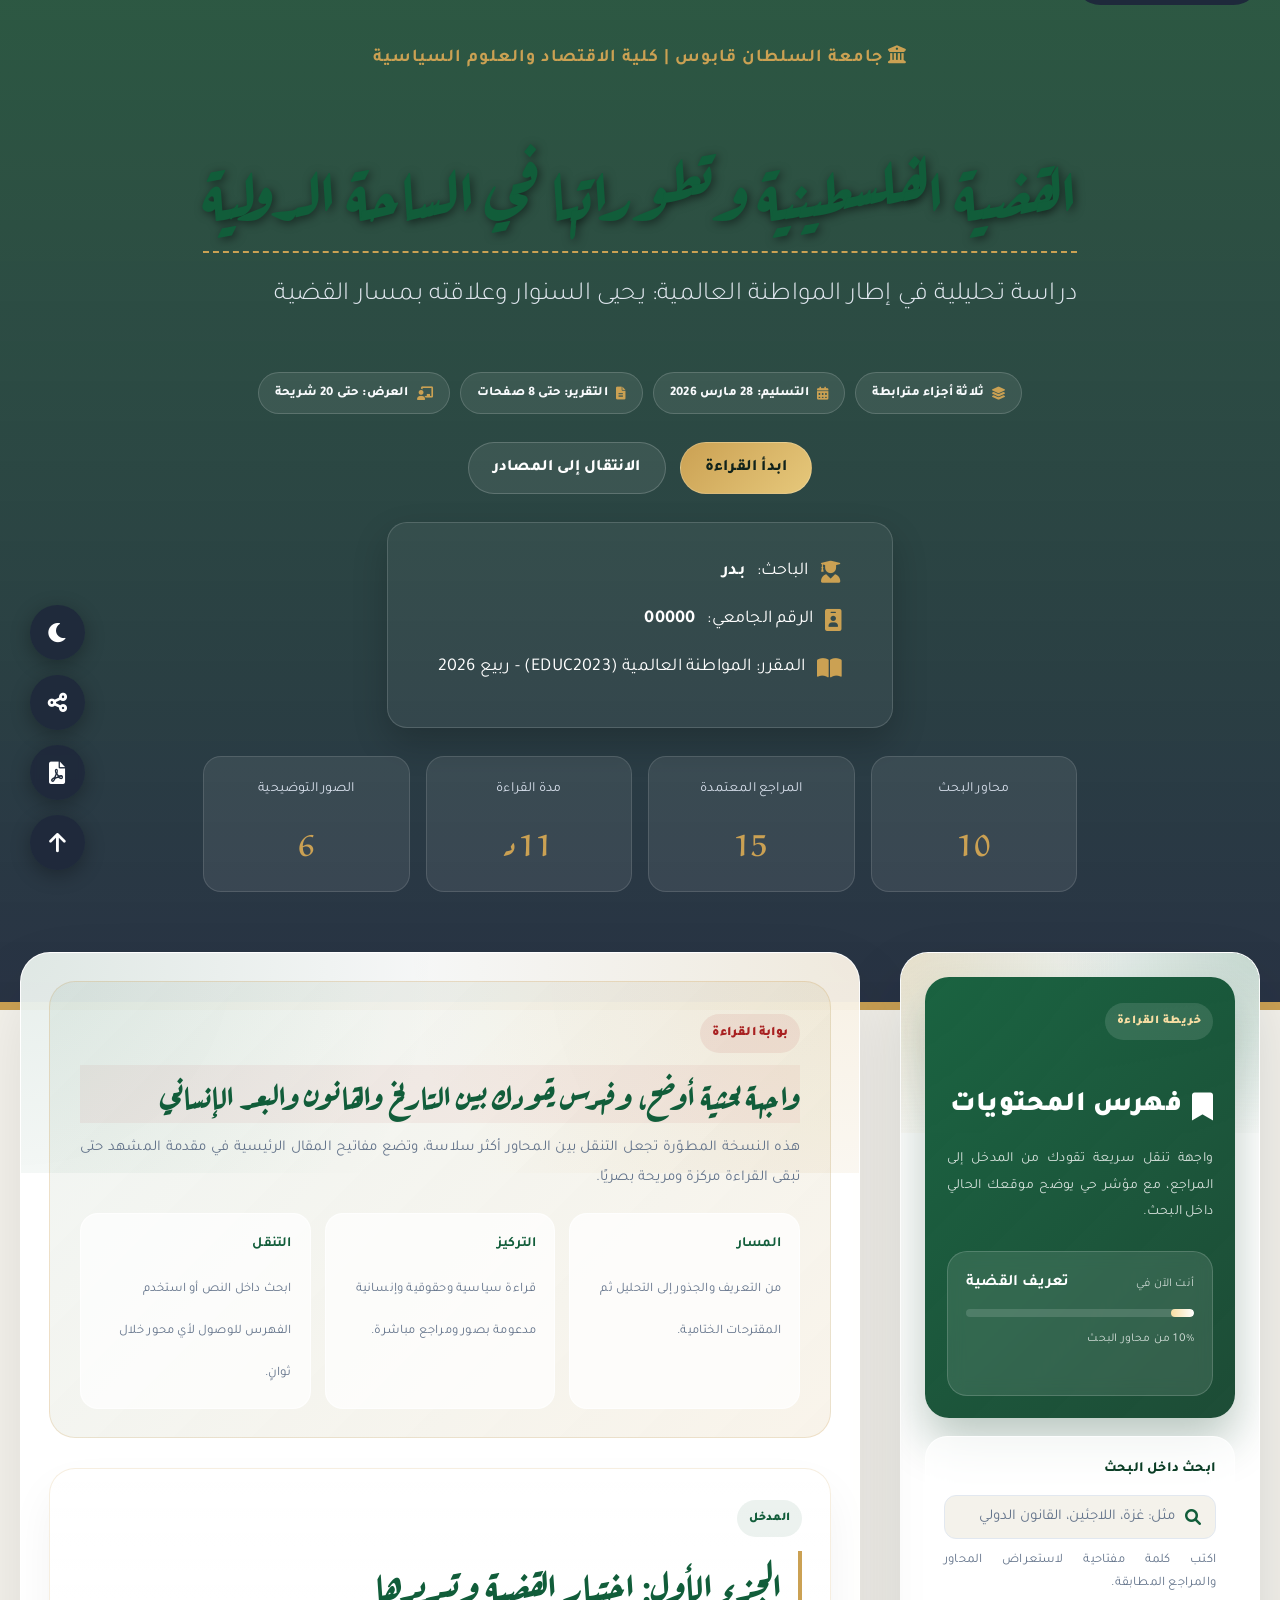
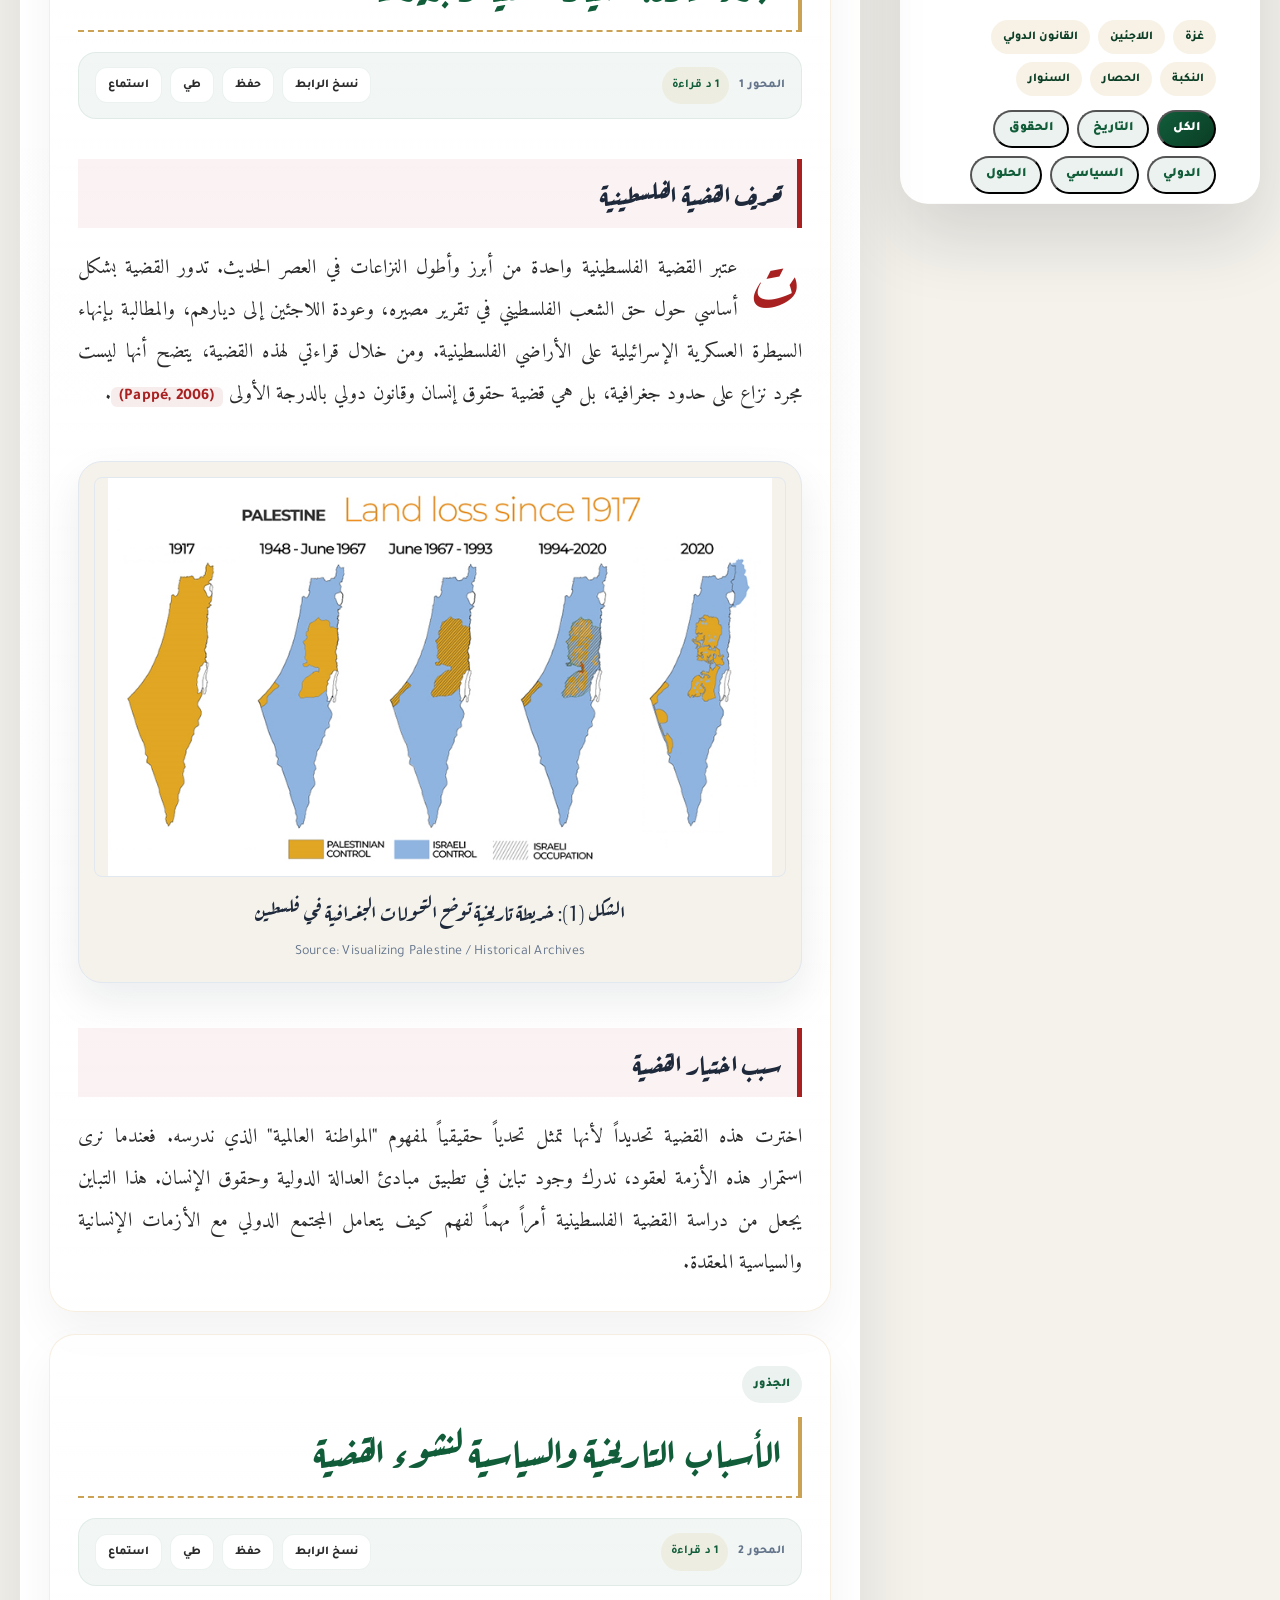
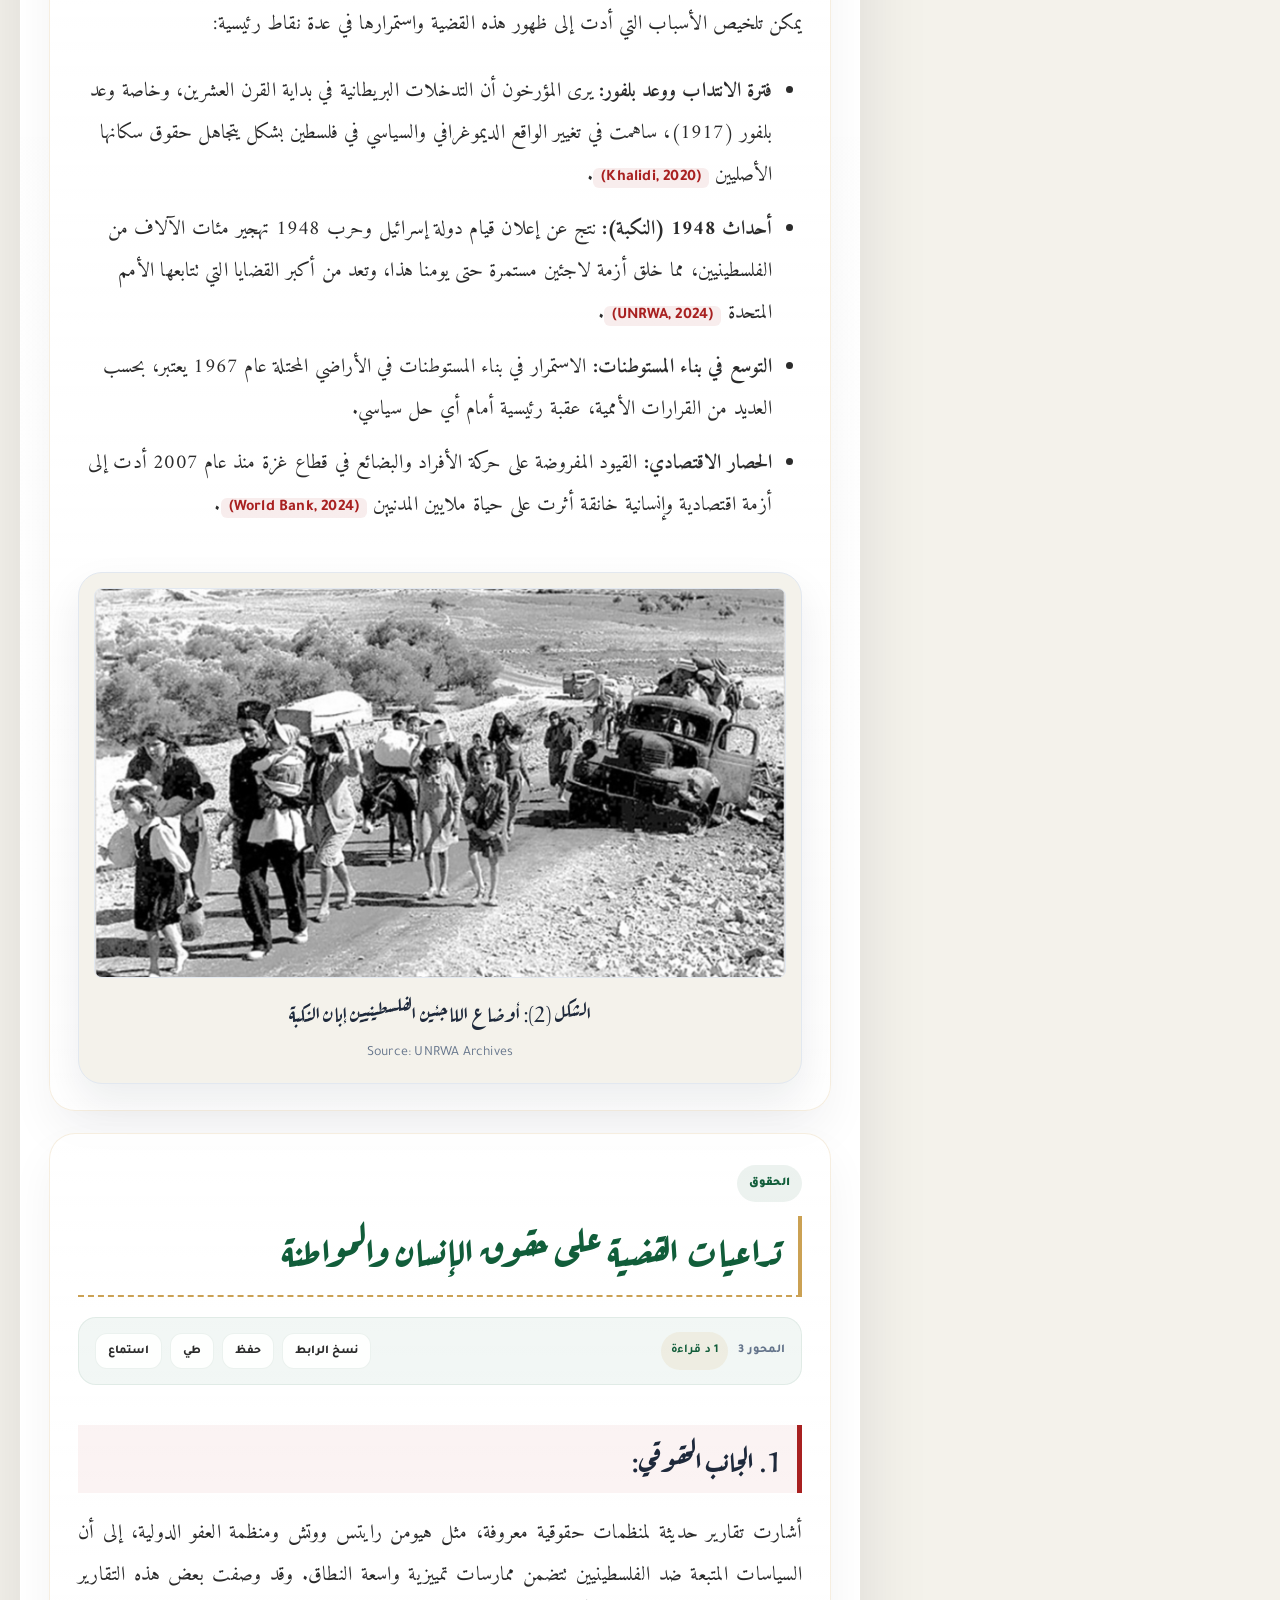
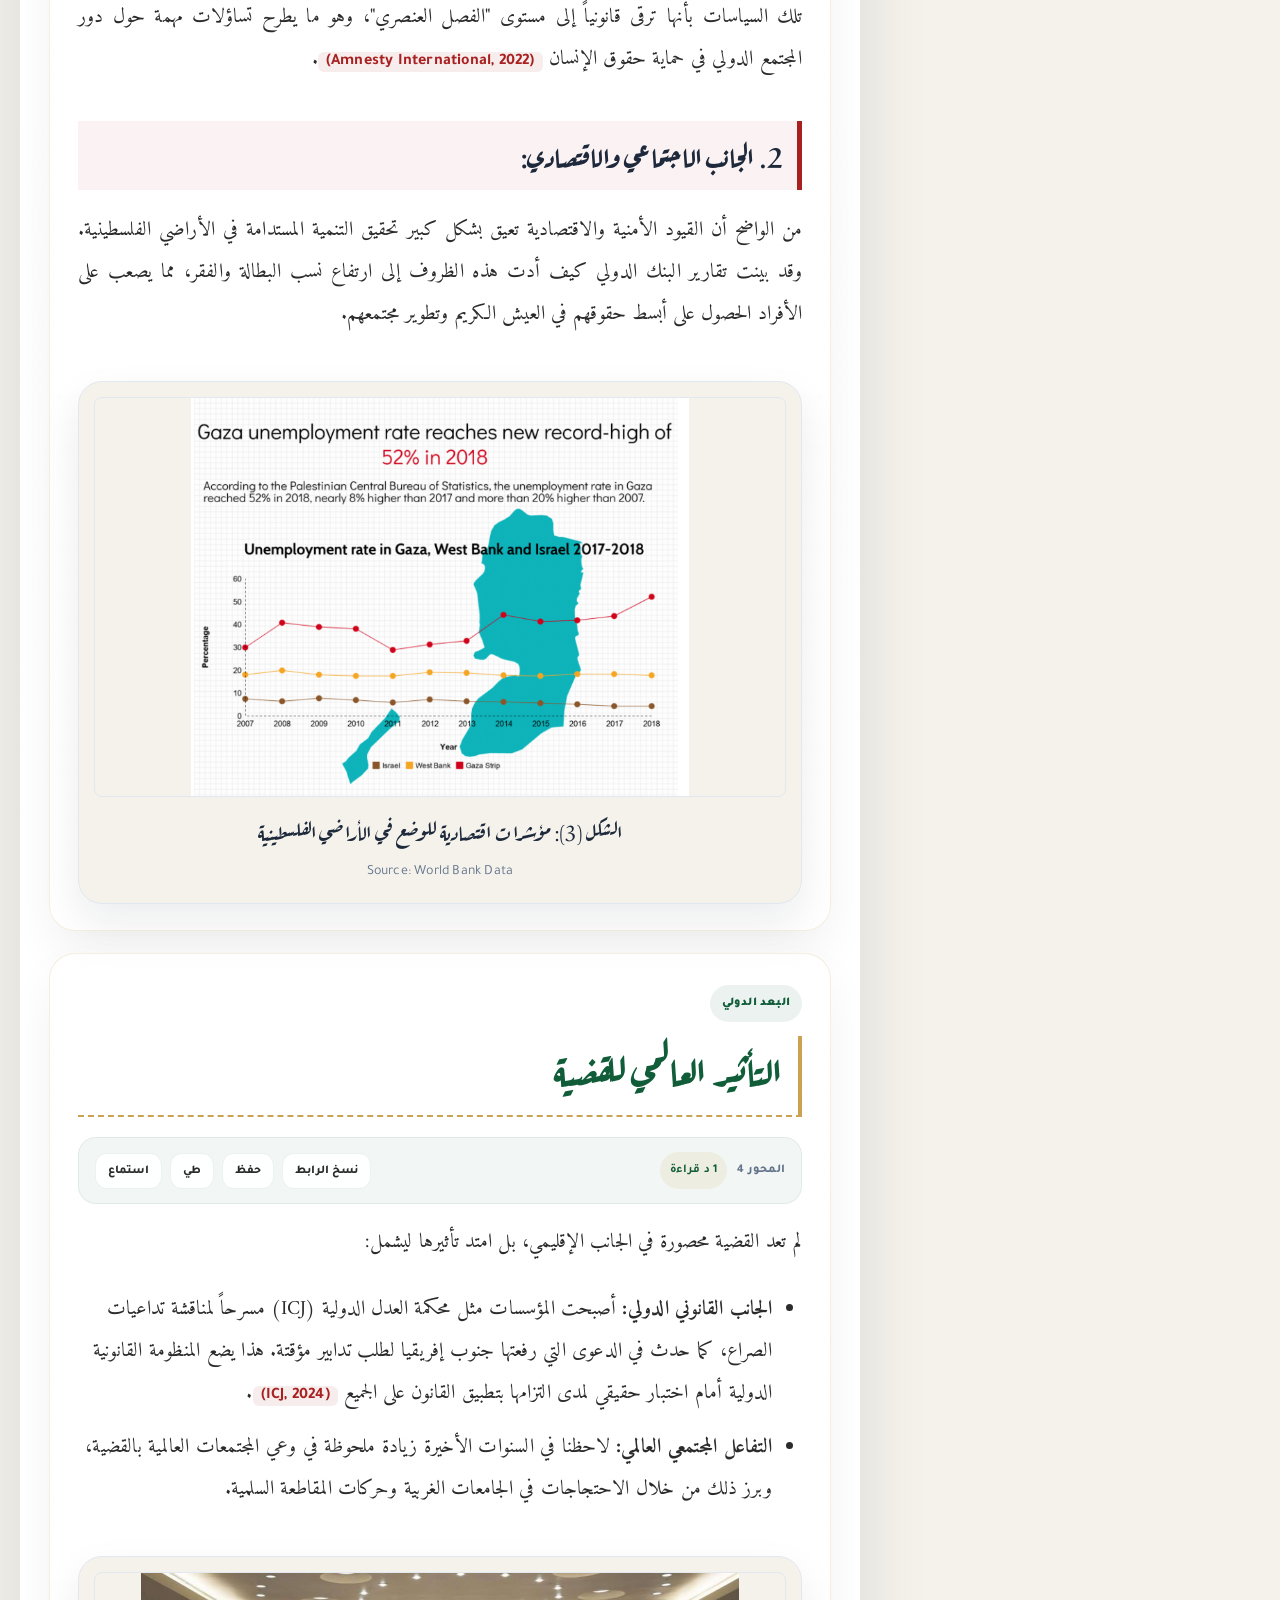
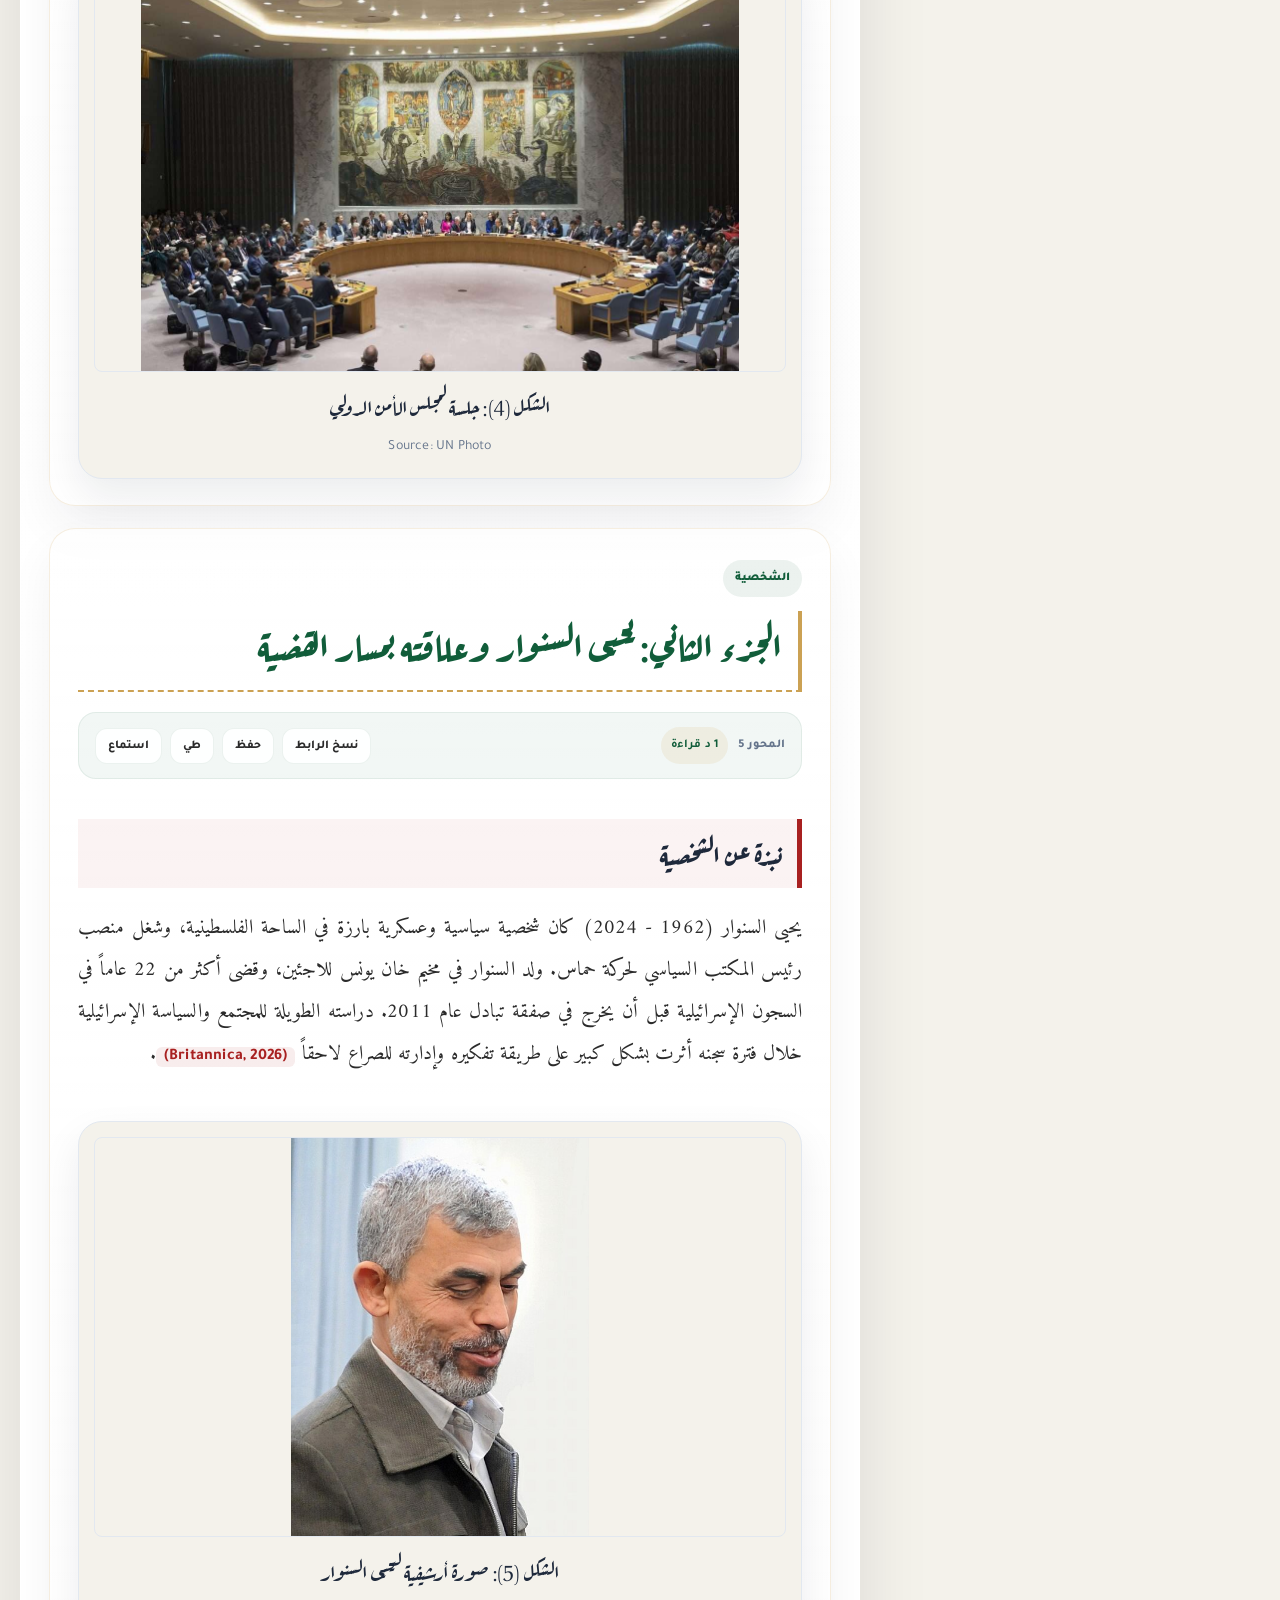
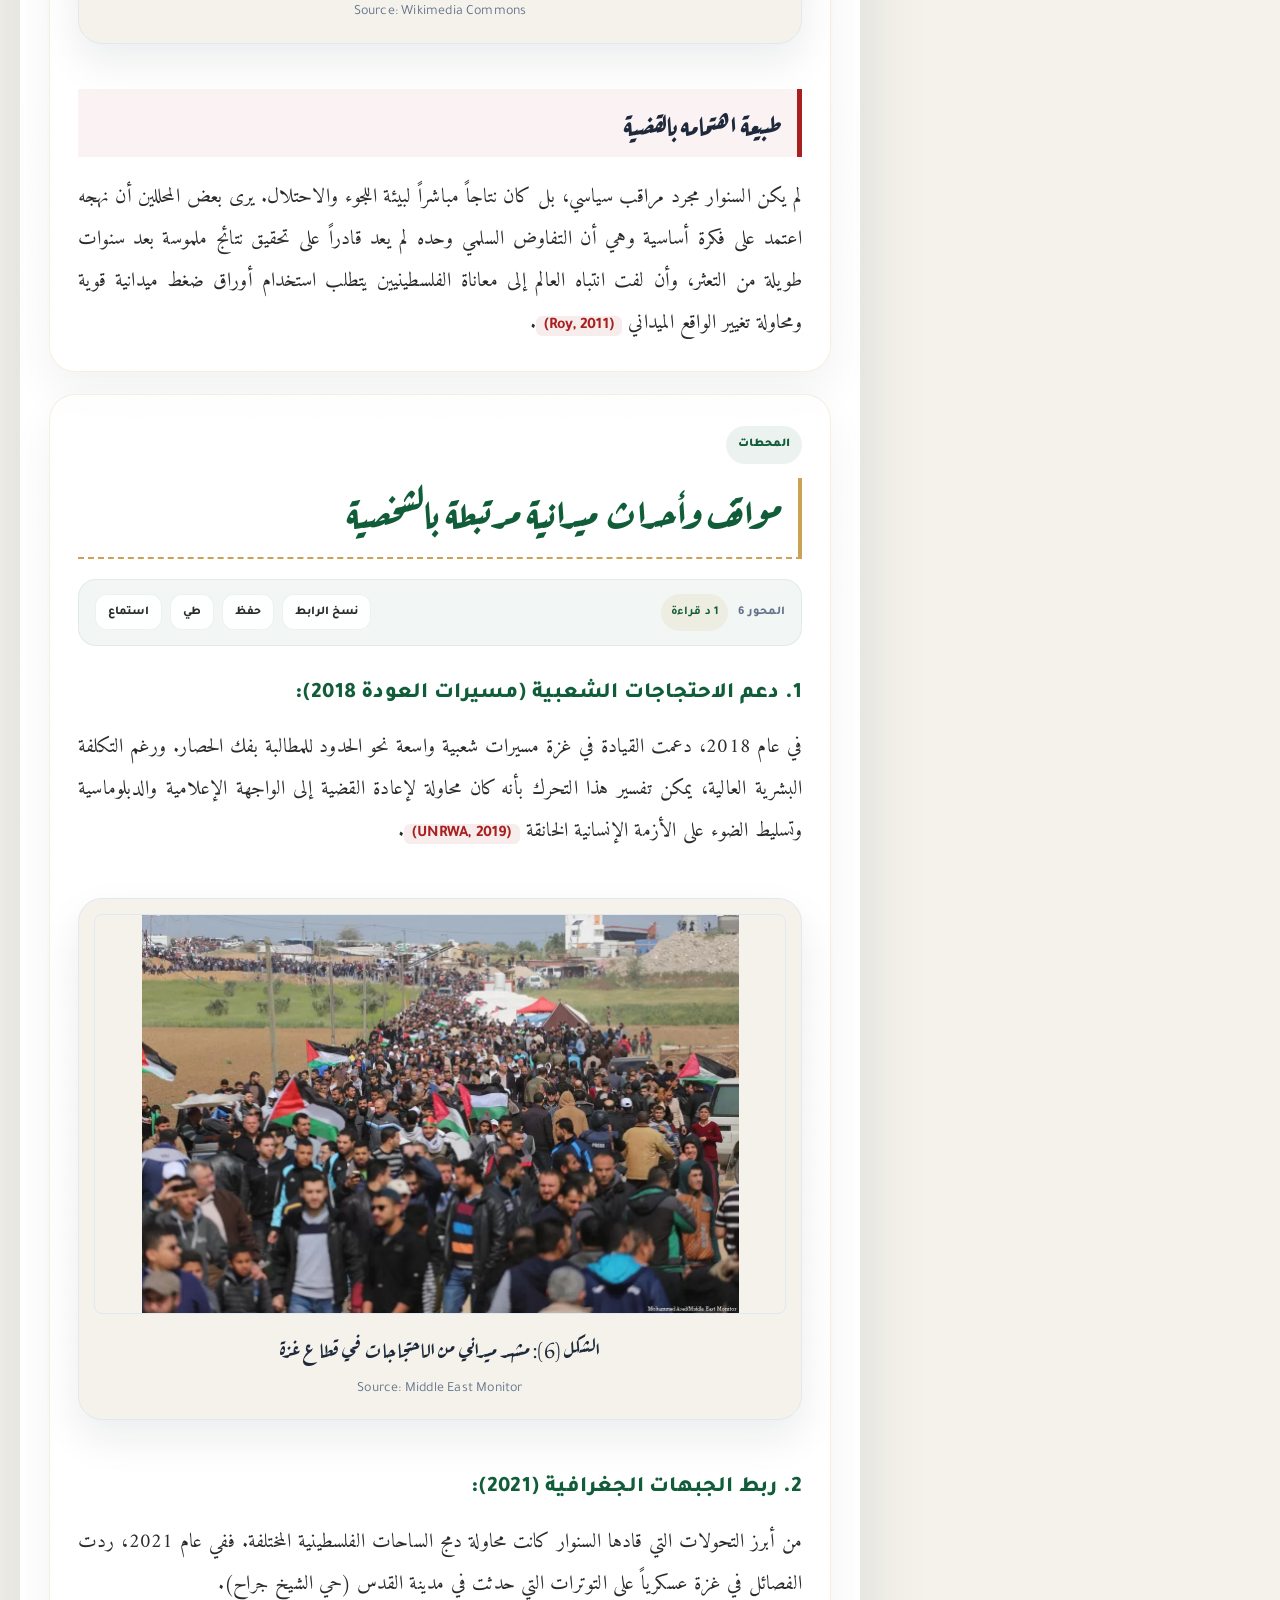
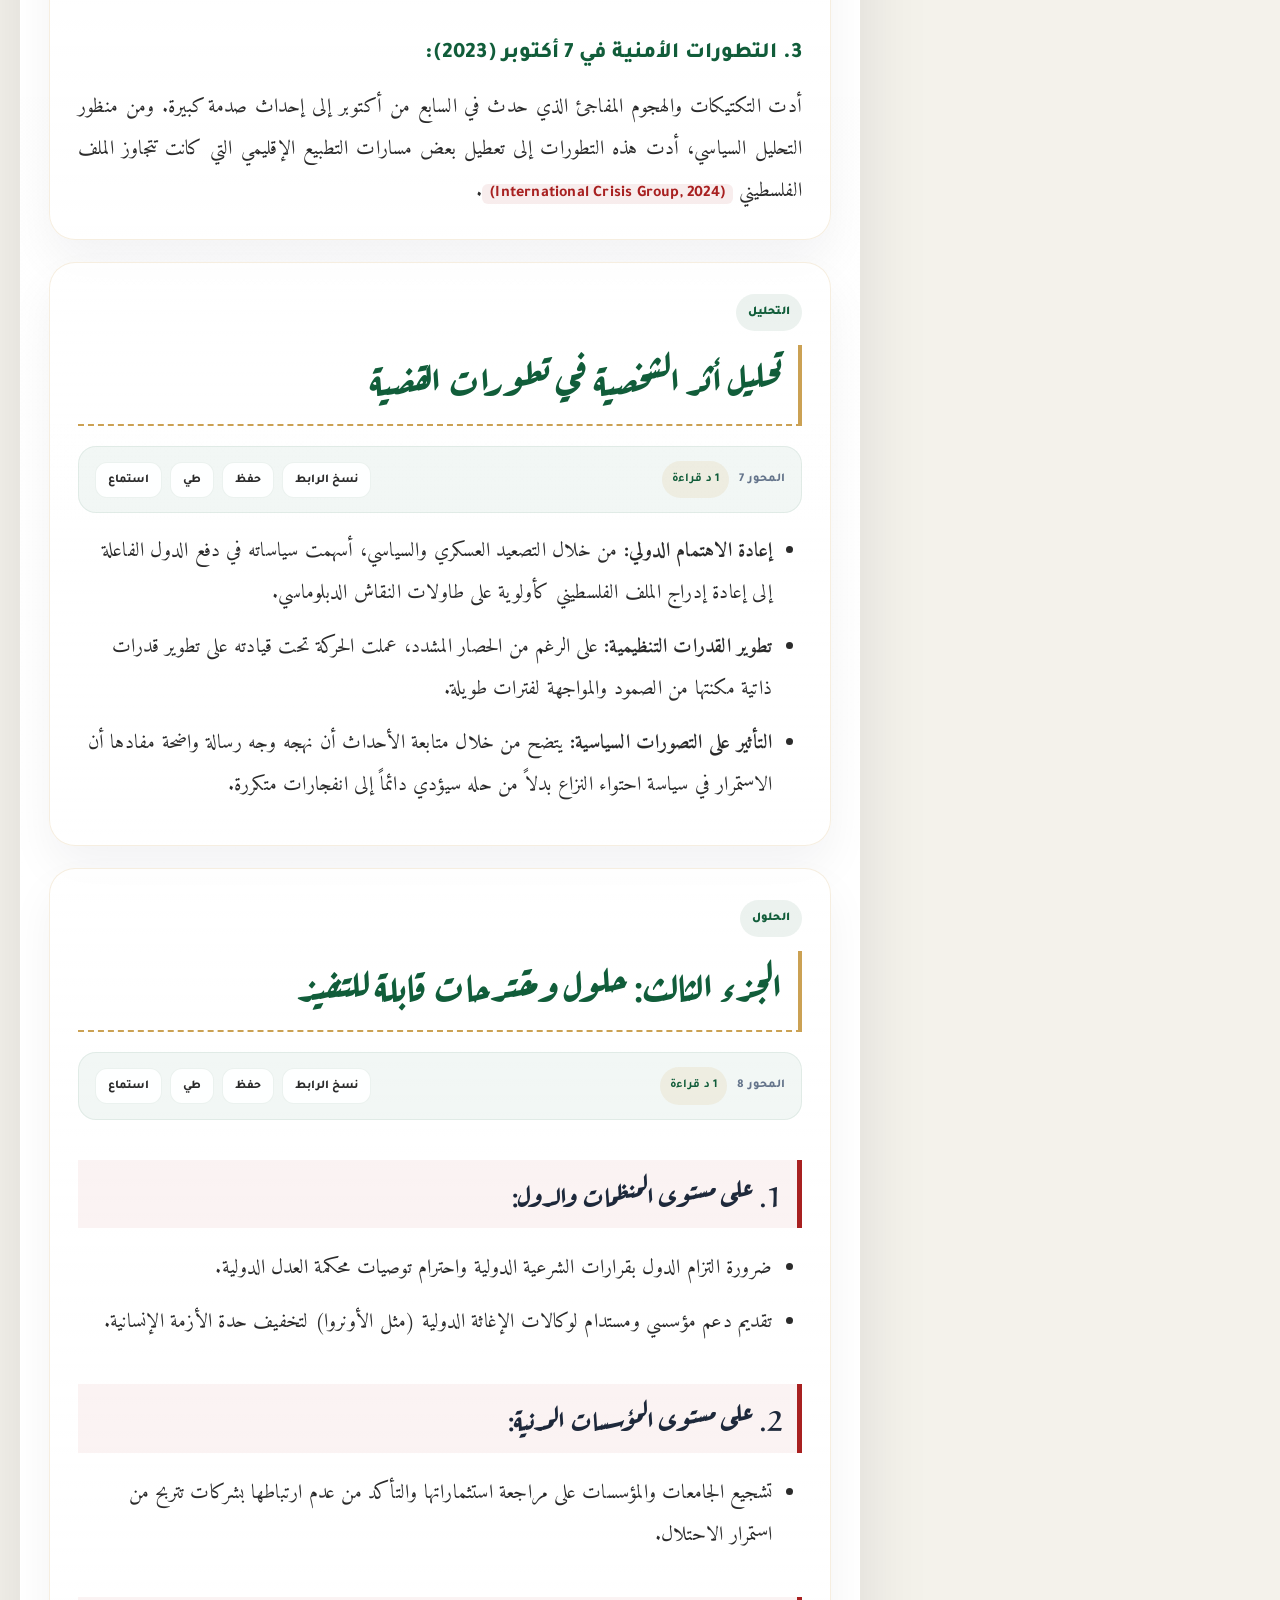
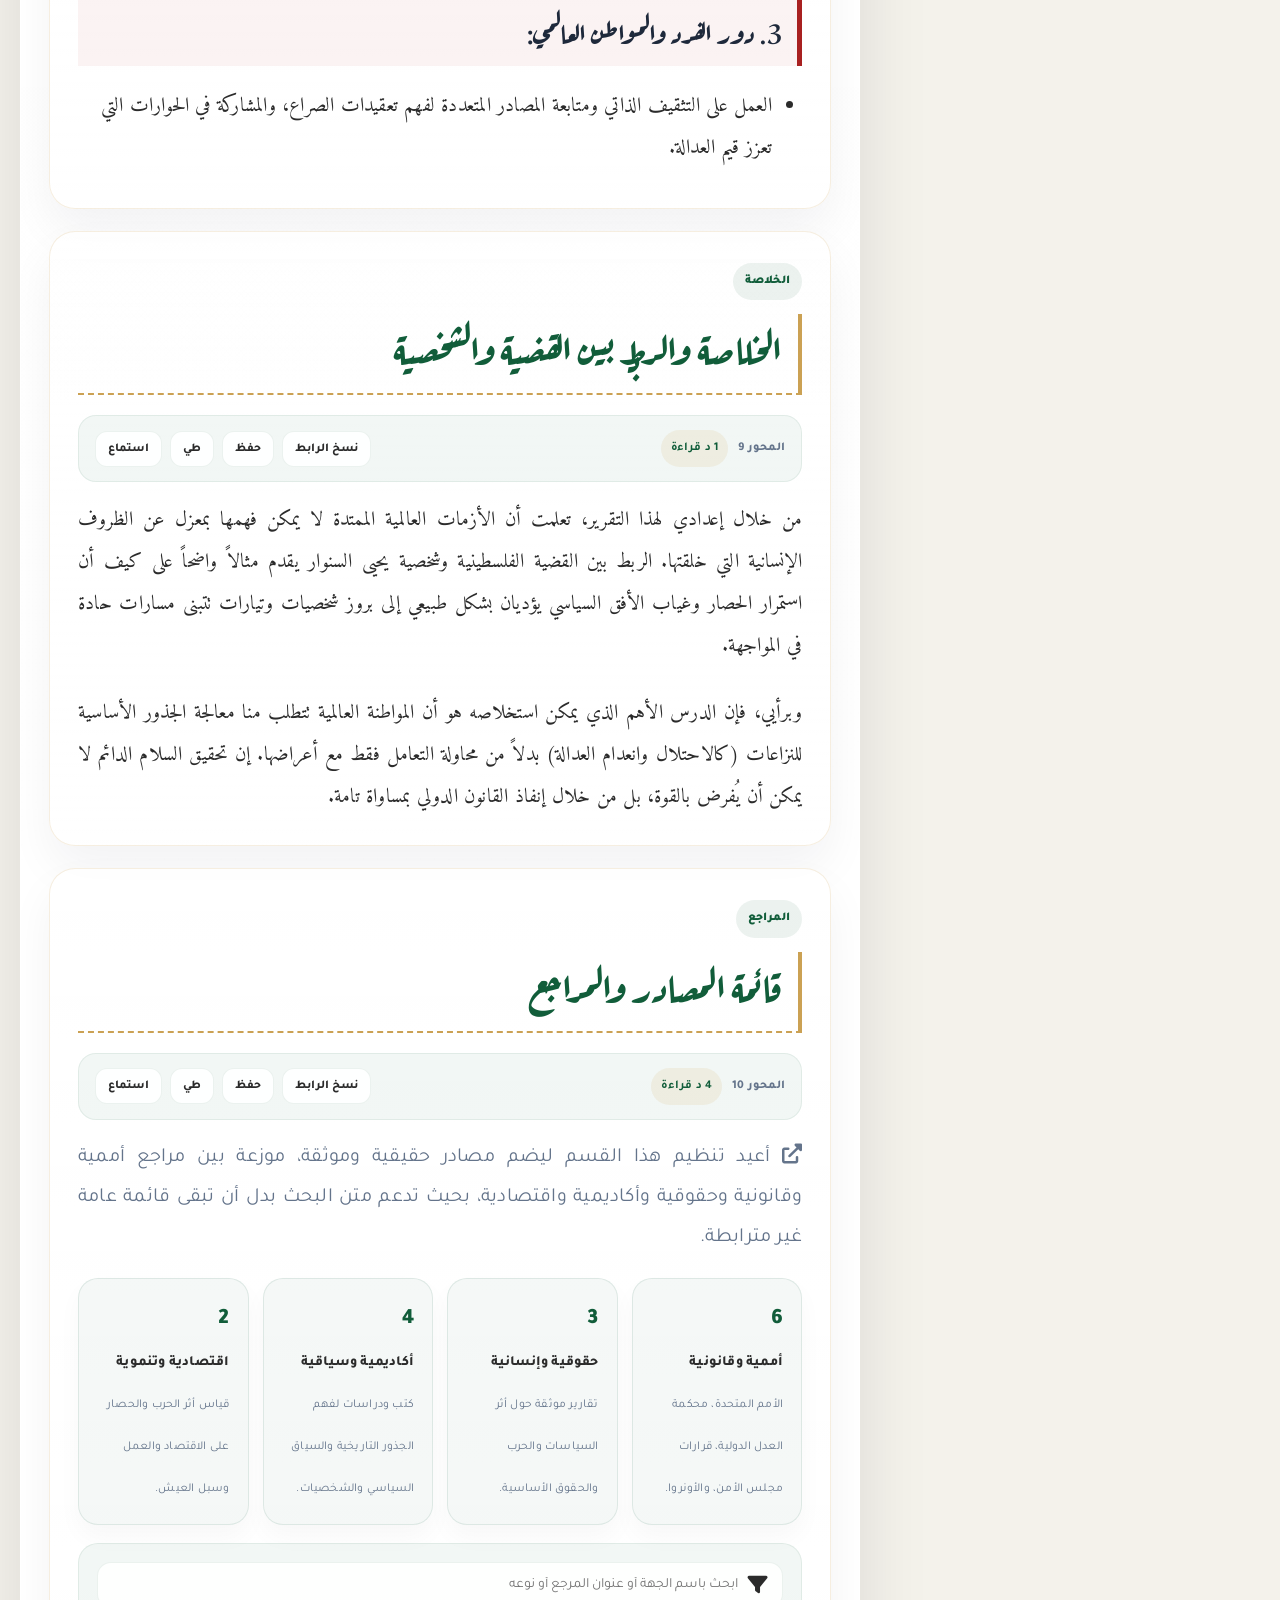
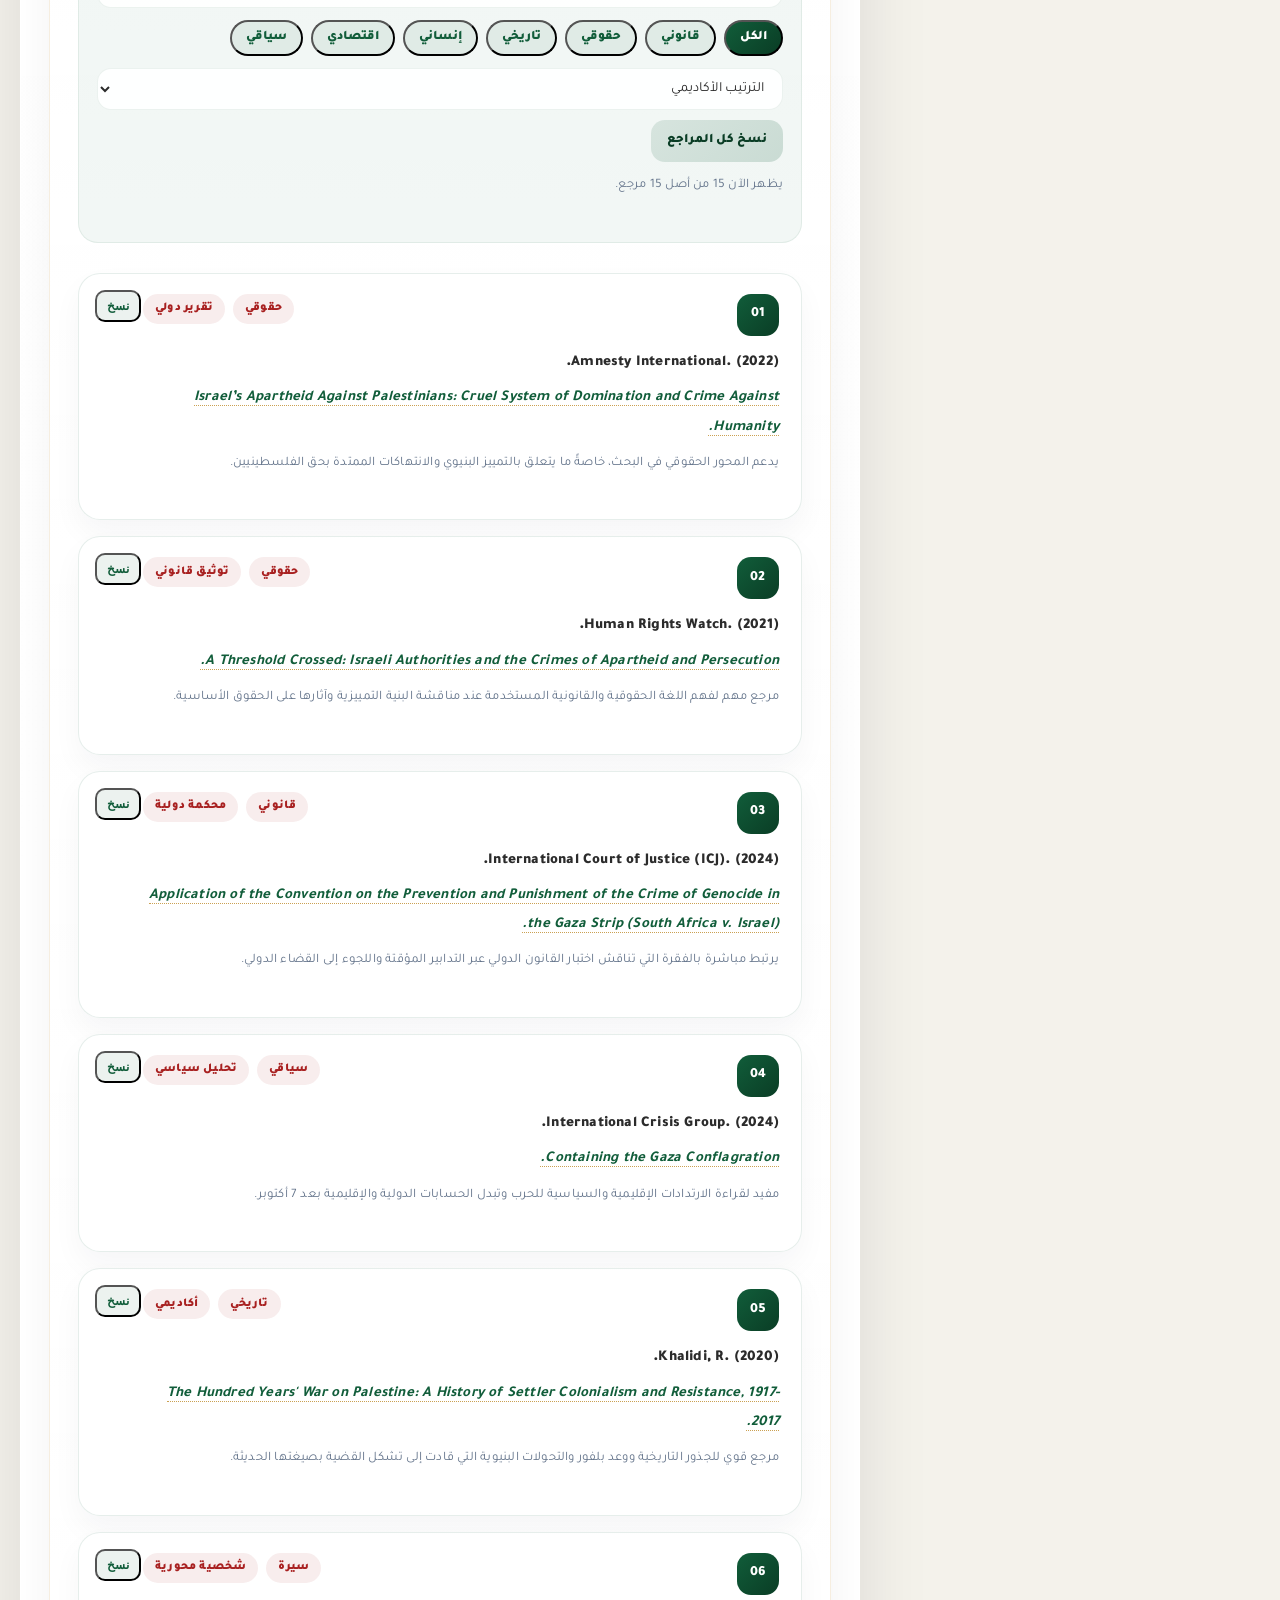
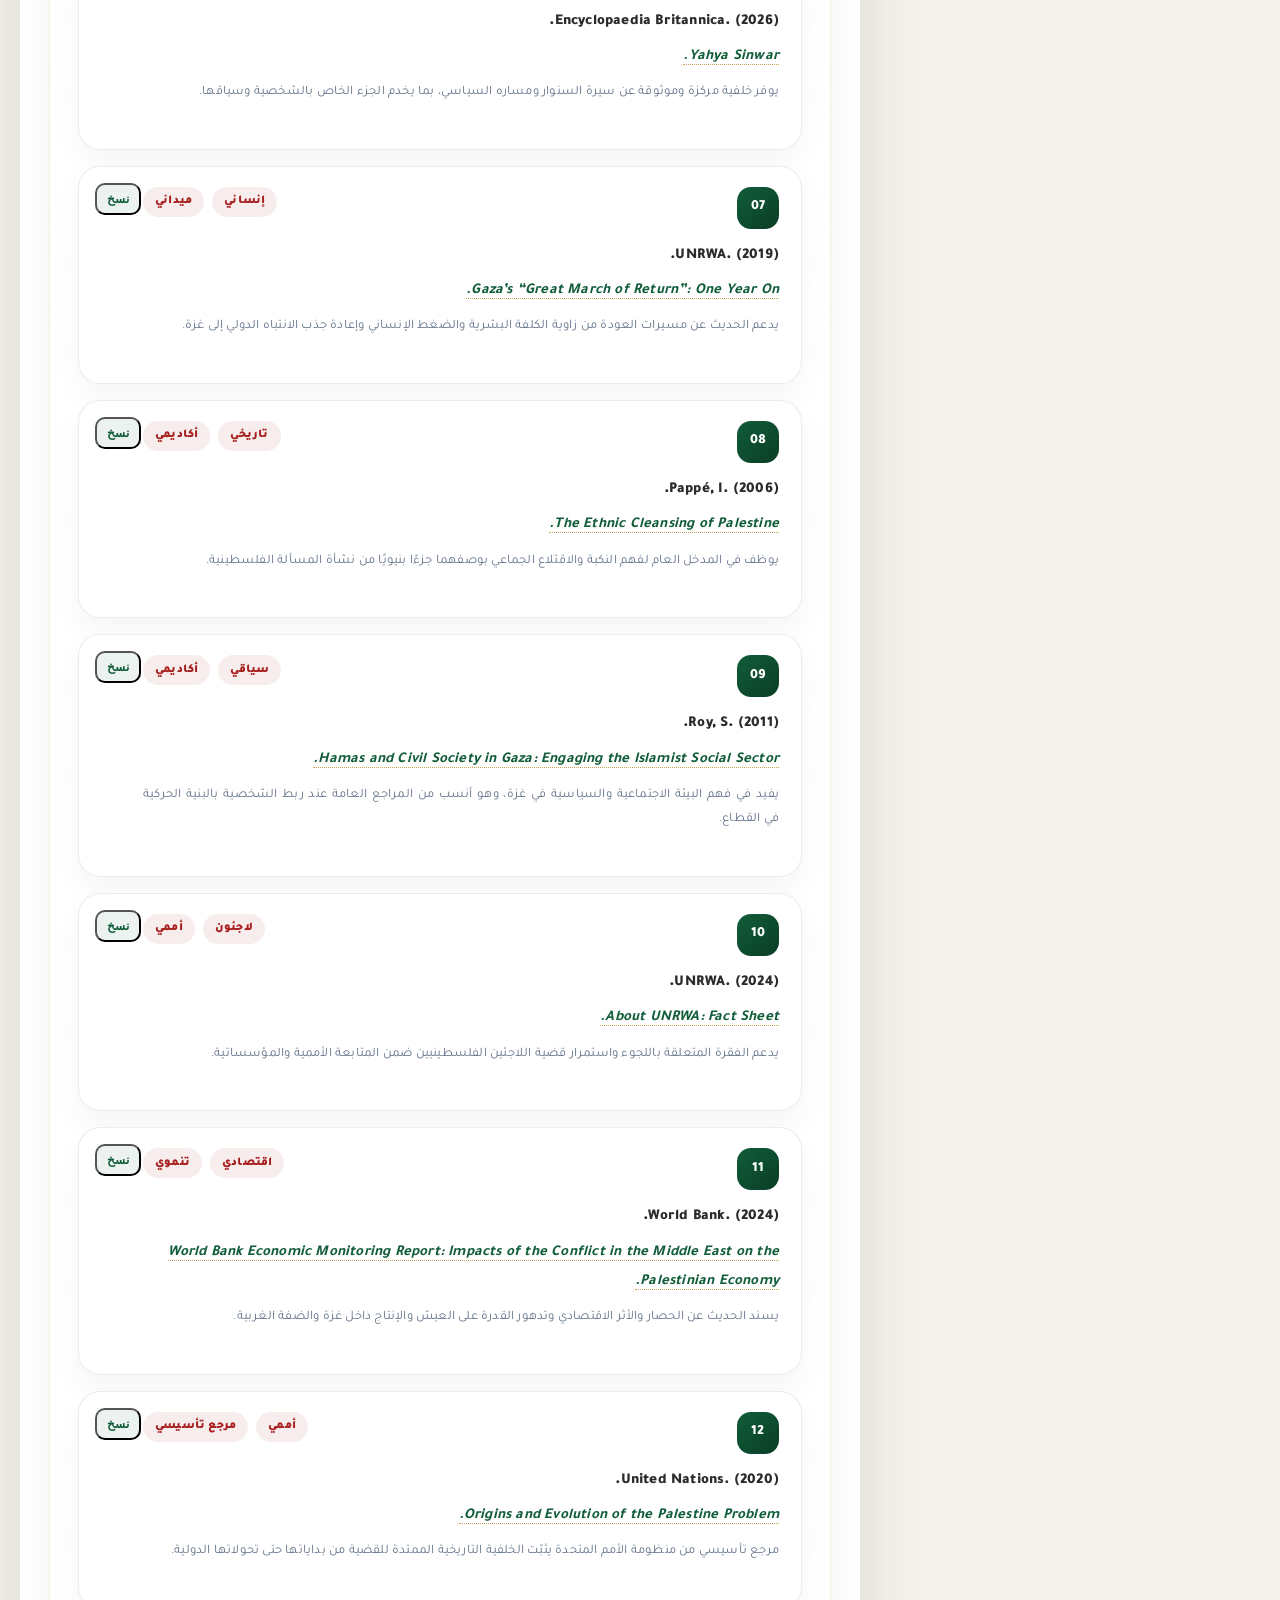
==== commit b6c9ae28: "Update index.html" ====
--- a/index.html
+++ b/index.html
@@ -87,7 +87,7 @@
         
         <div class="student-badge">
             <p><i class="fas fa-user-graduate"></i> الباحث: <strong>بدر   </strong></p>
-            <p><i class="fas fa-id-badge"></i> الرقم الجامعي: <strong>150085</strong></p>
+            <p><i class="fas fa-id-badge"></i> الرقم الجامعي: <strong>00000</strong></p>
             <p><i class="fas fa-book-open"></i> المقرر: المواطنة العالمية (EDUC2023) - ربيع 2026</p>
         </div>
 
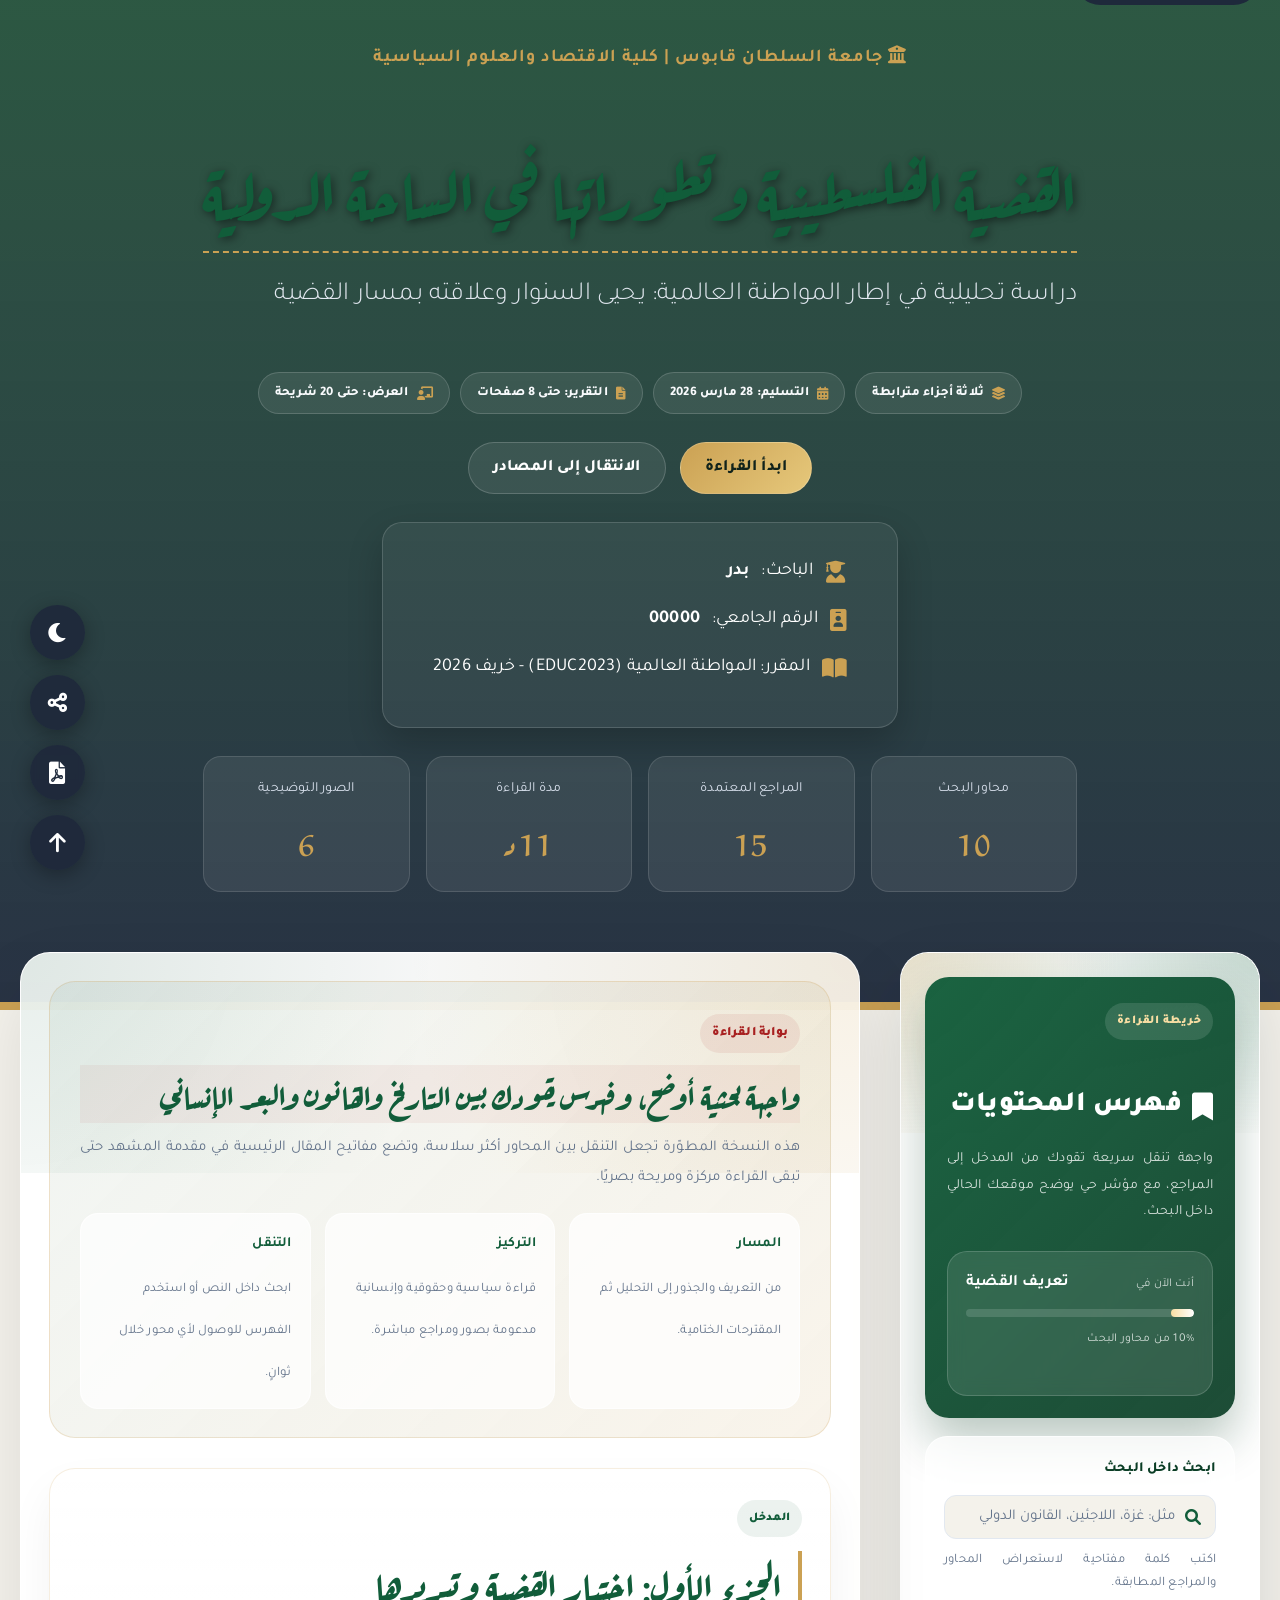
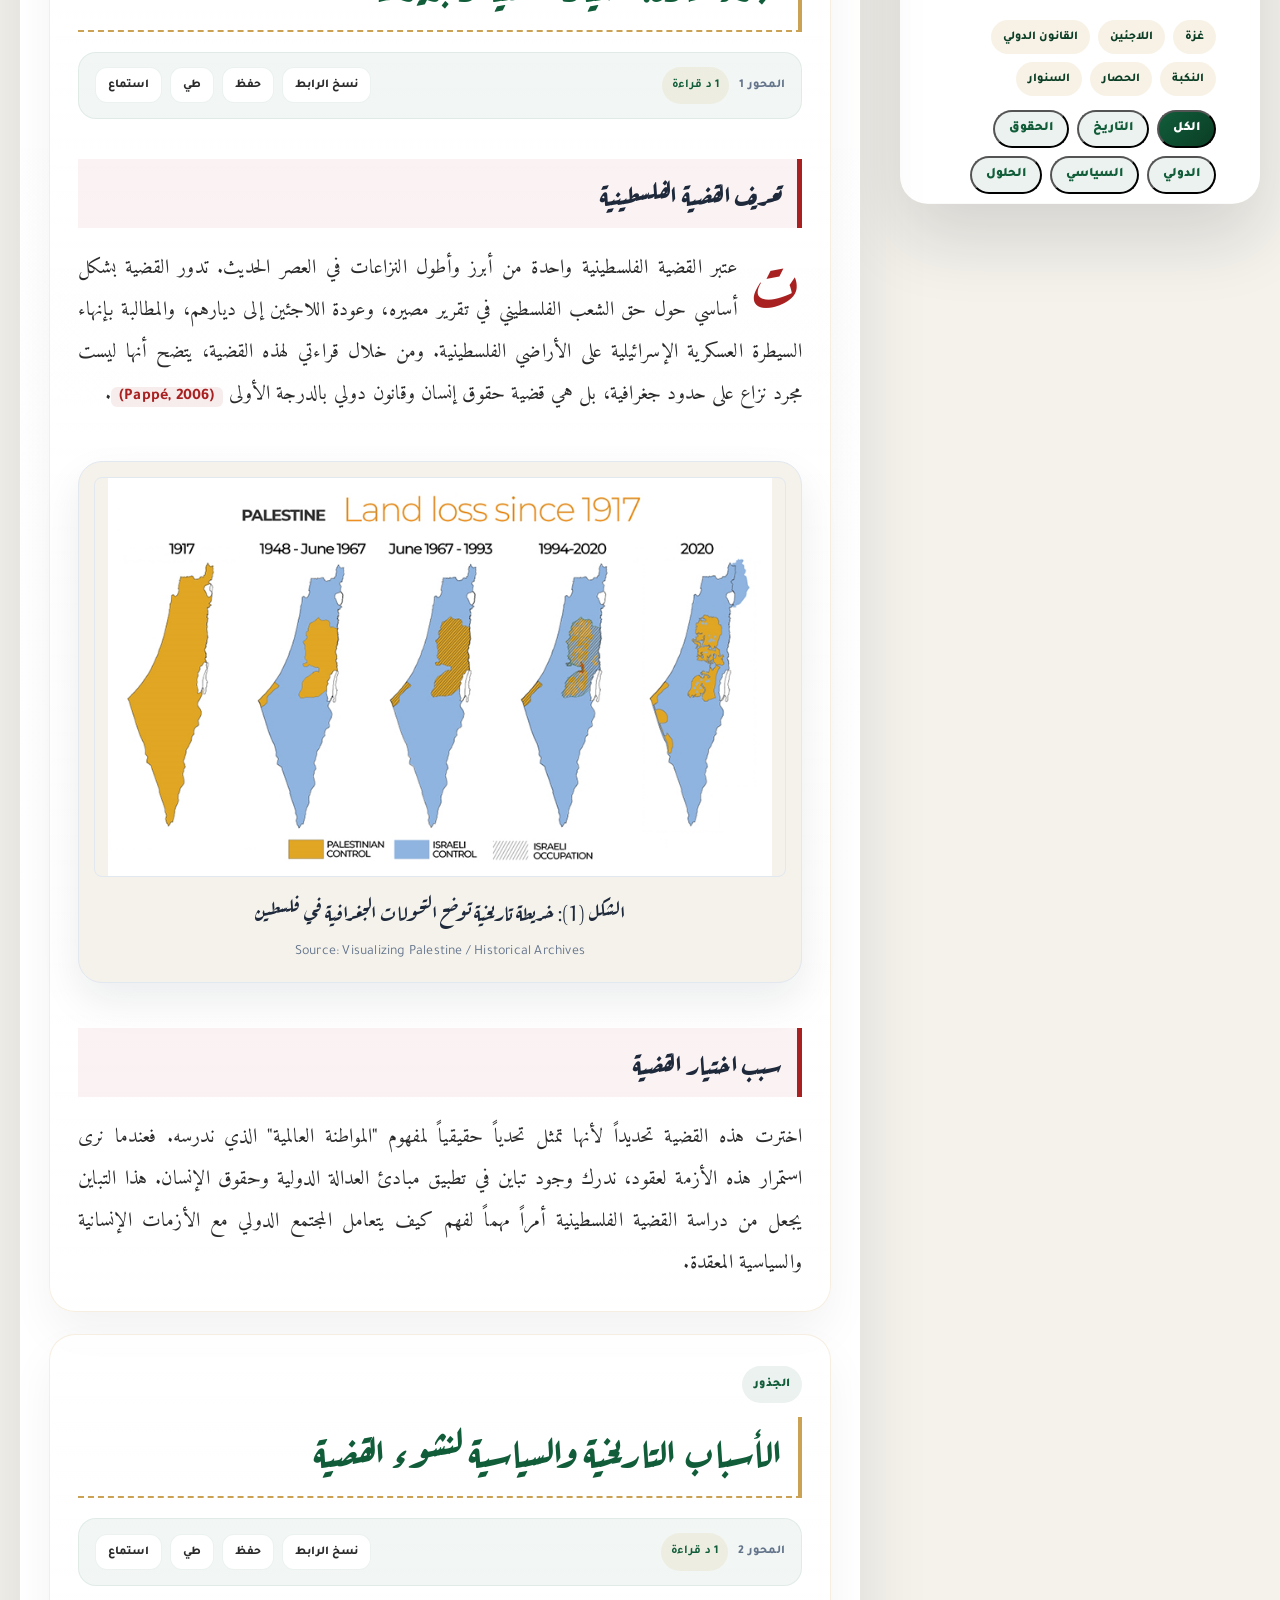
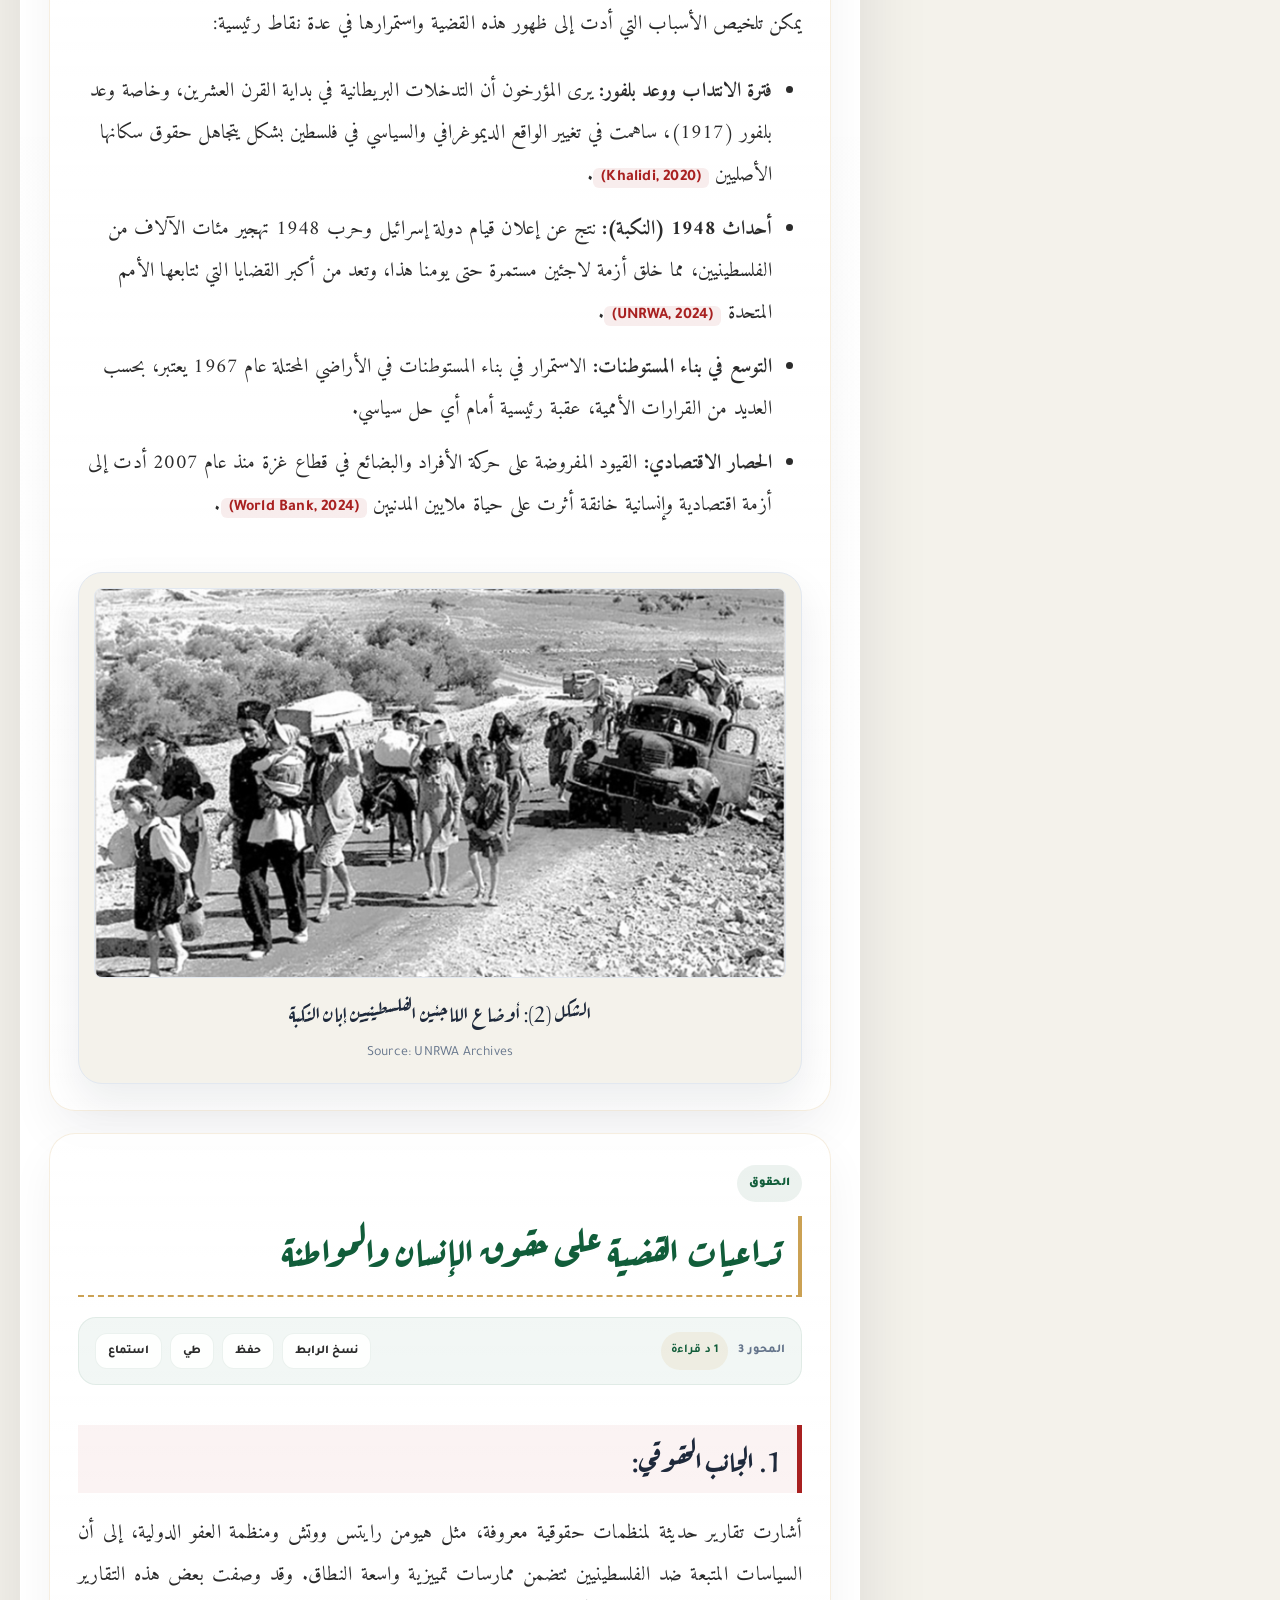
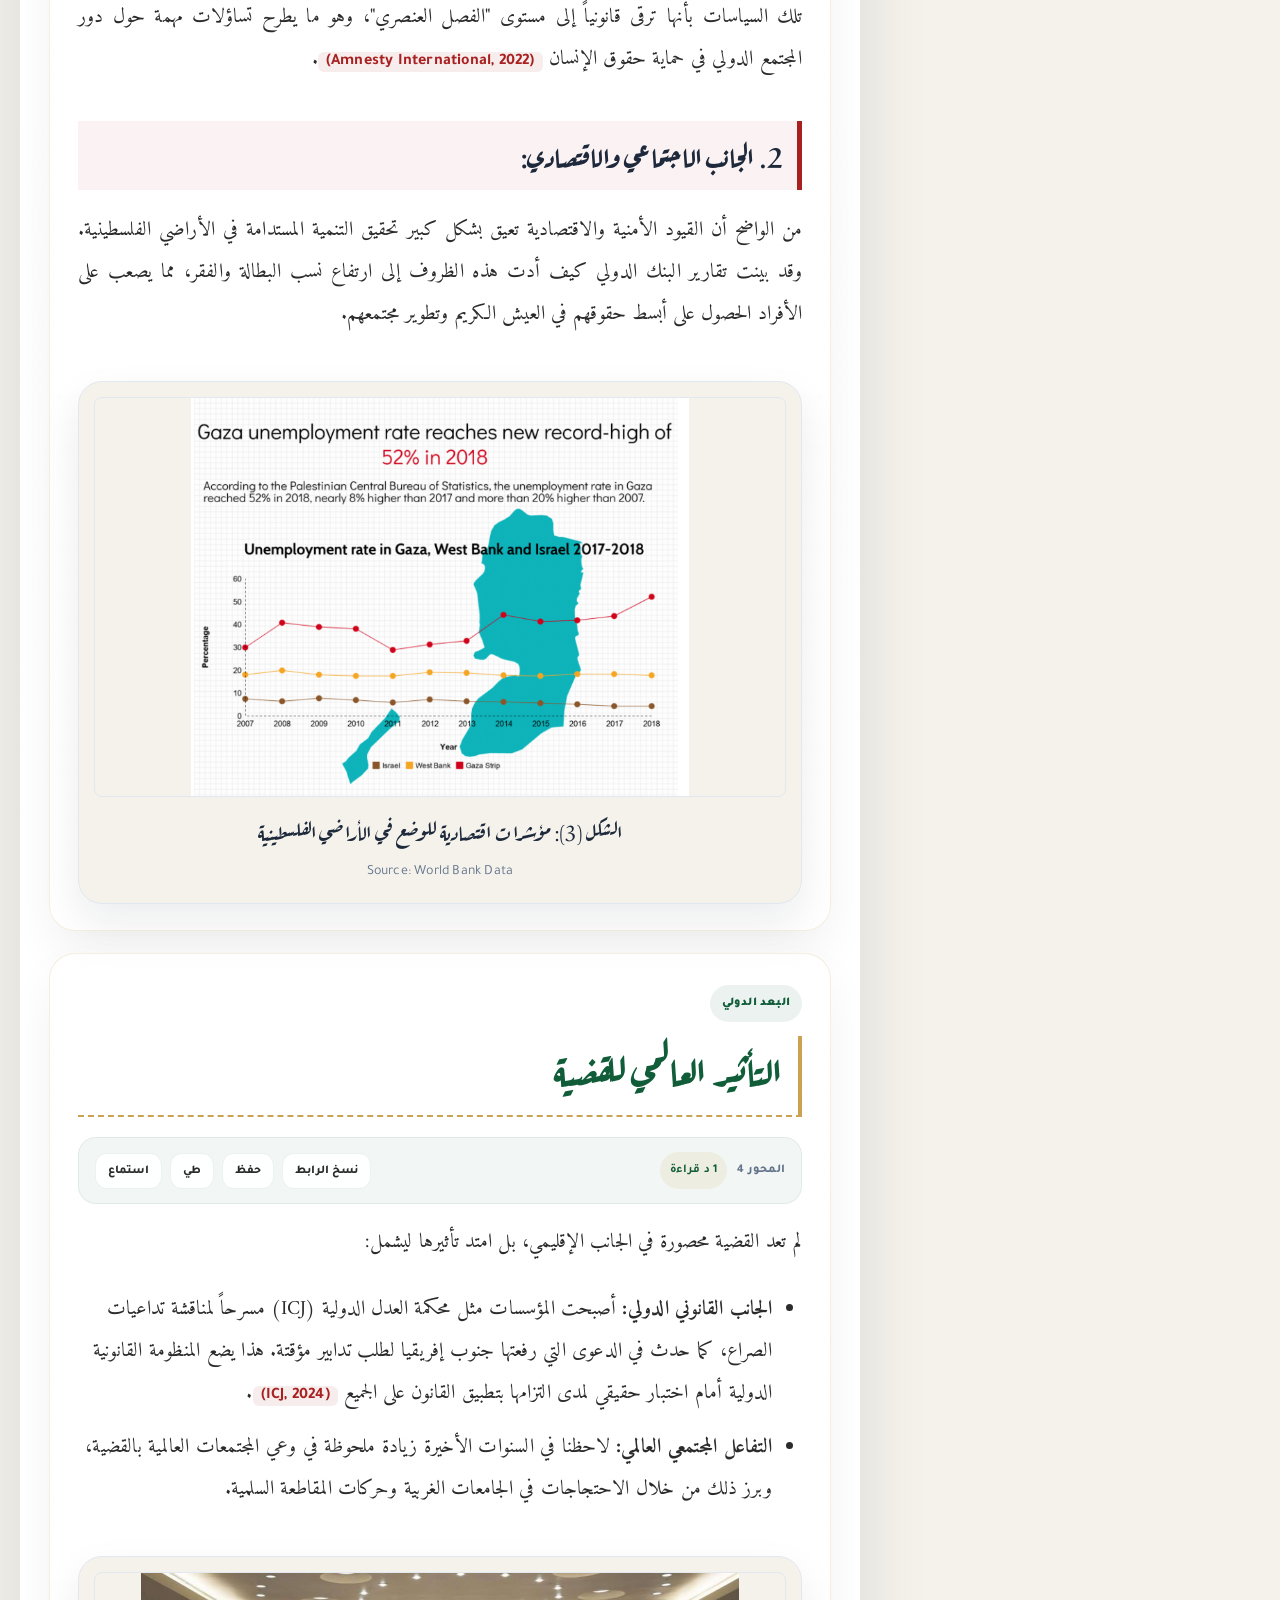
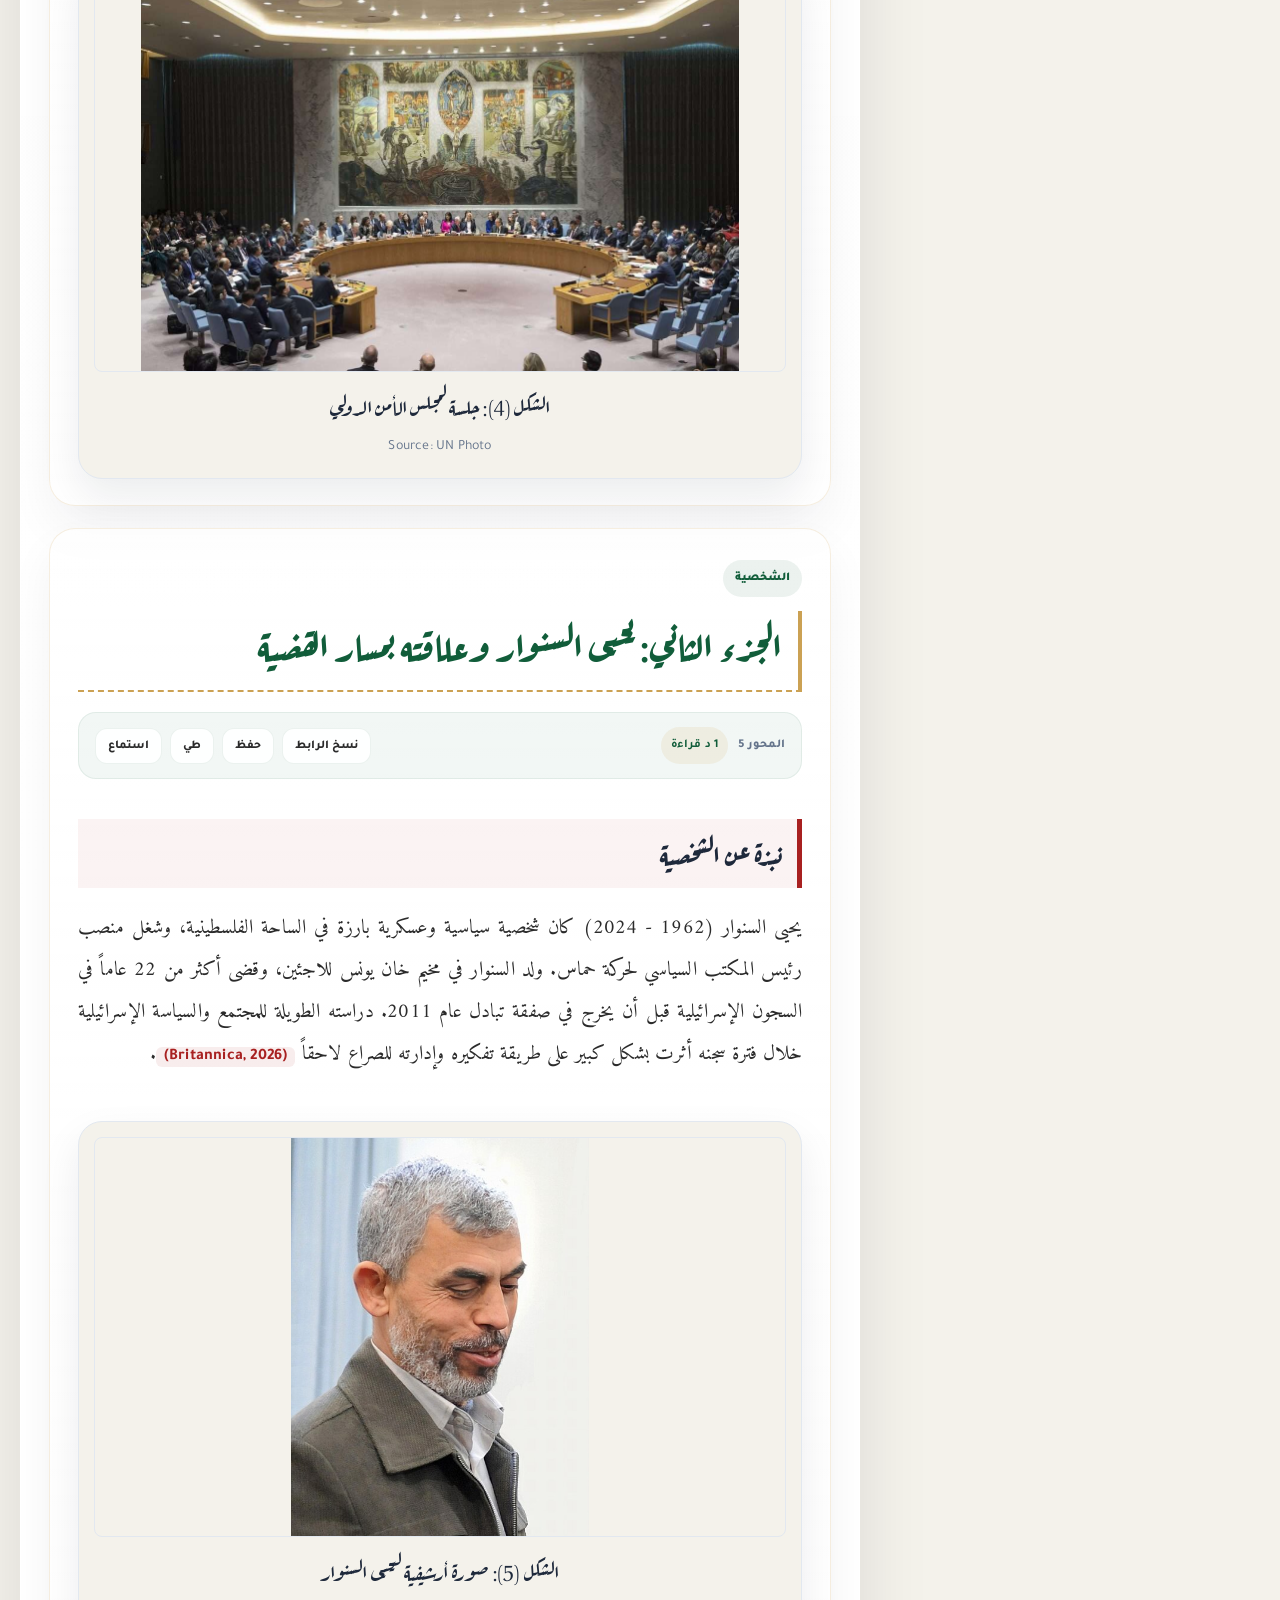
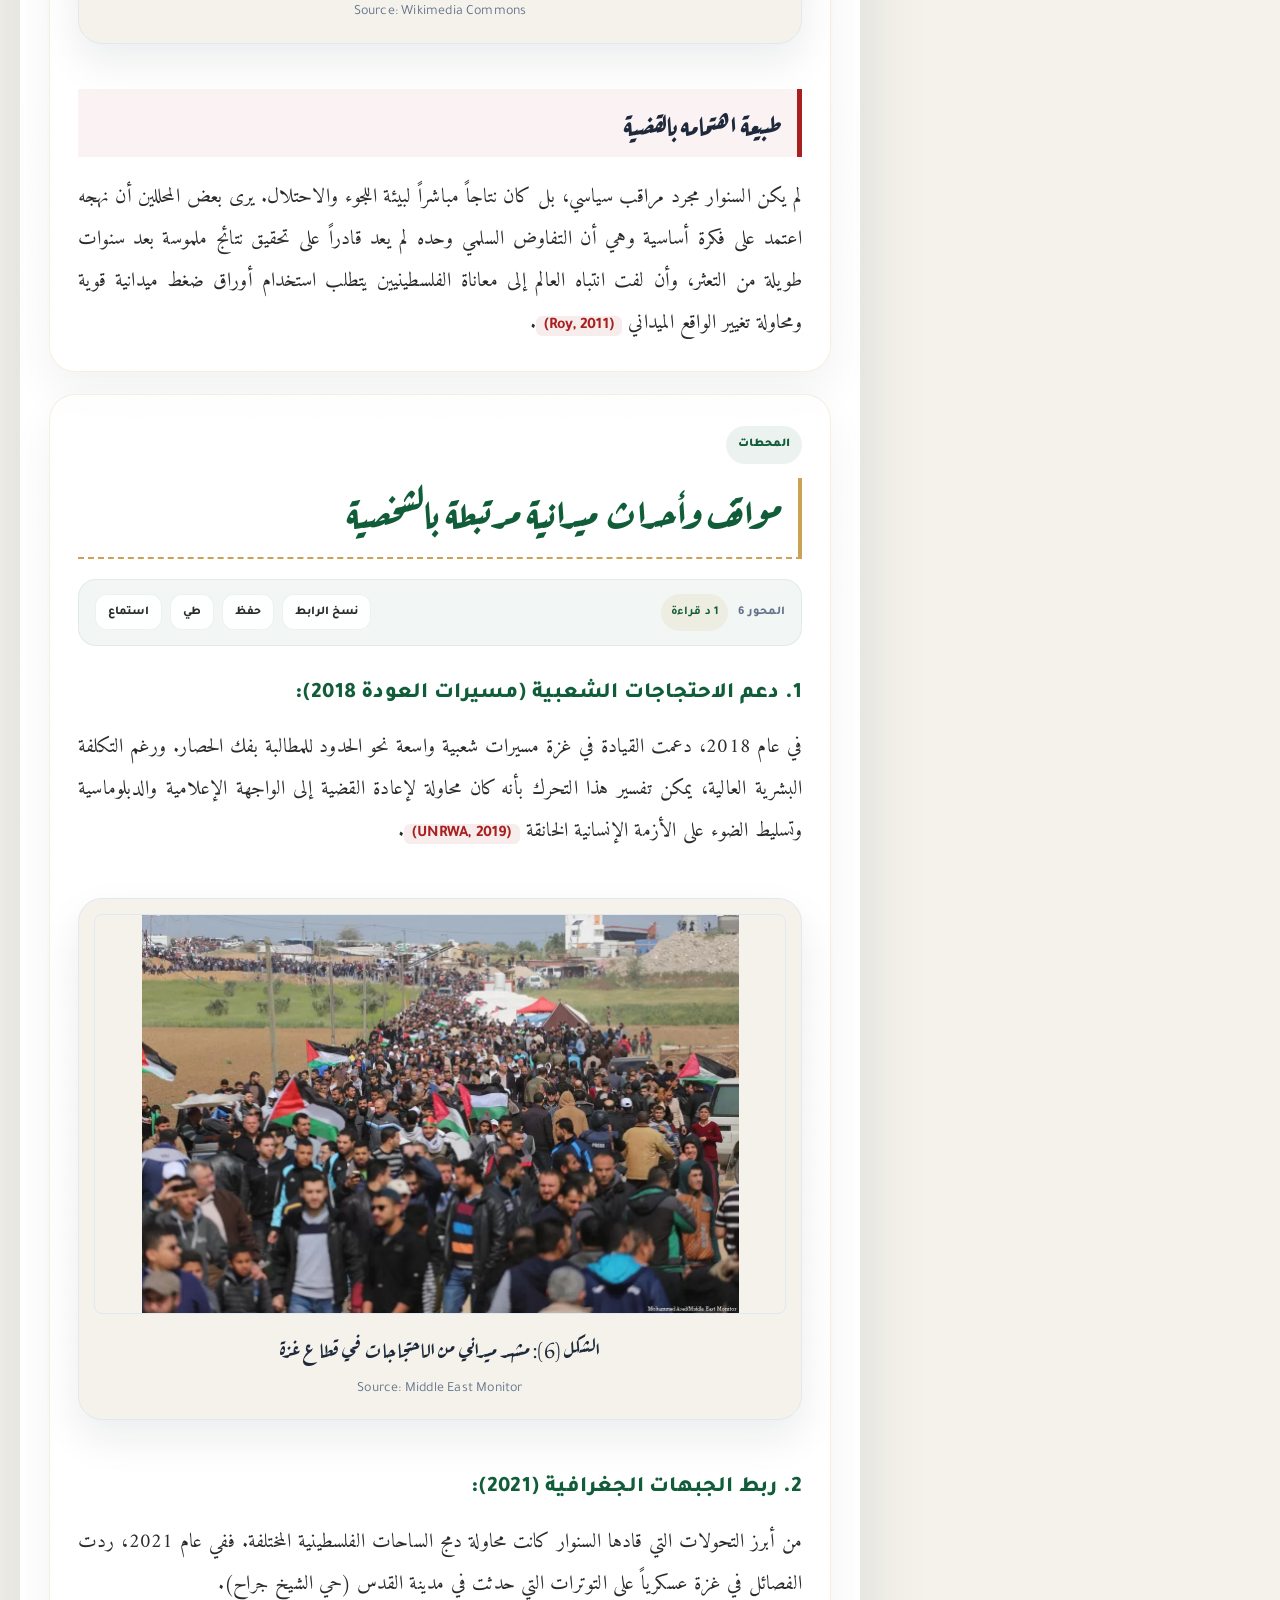
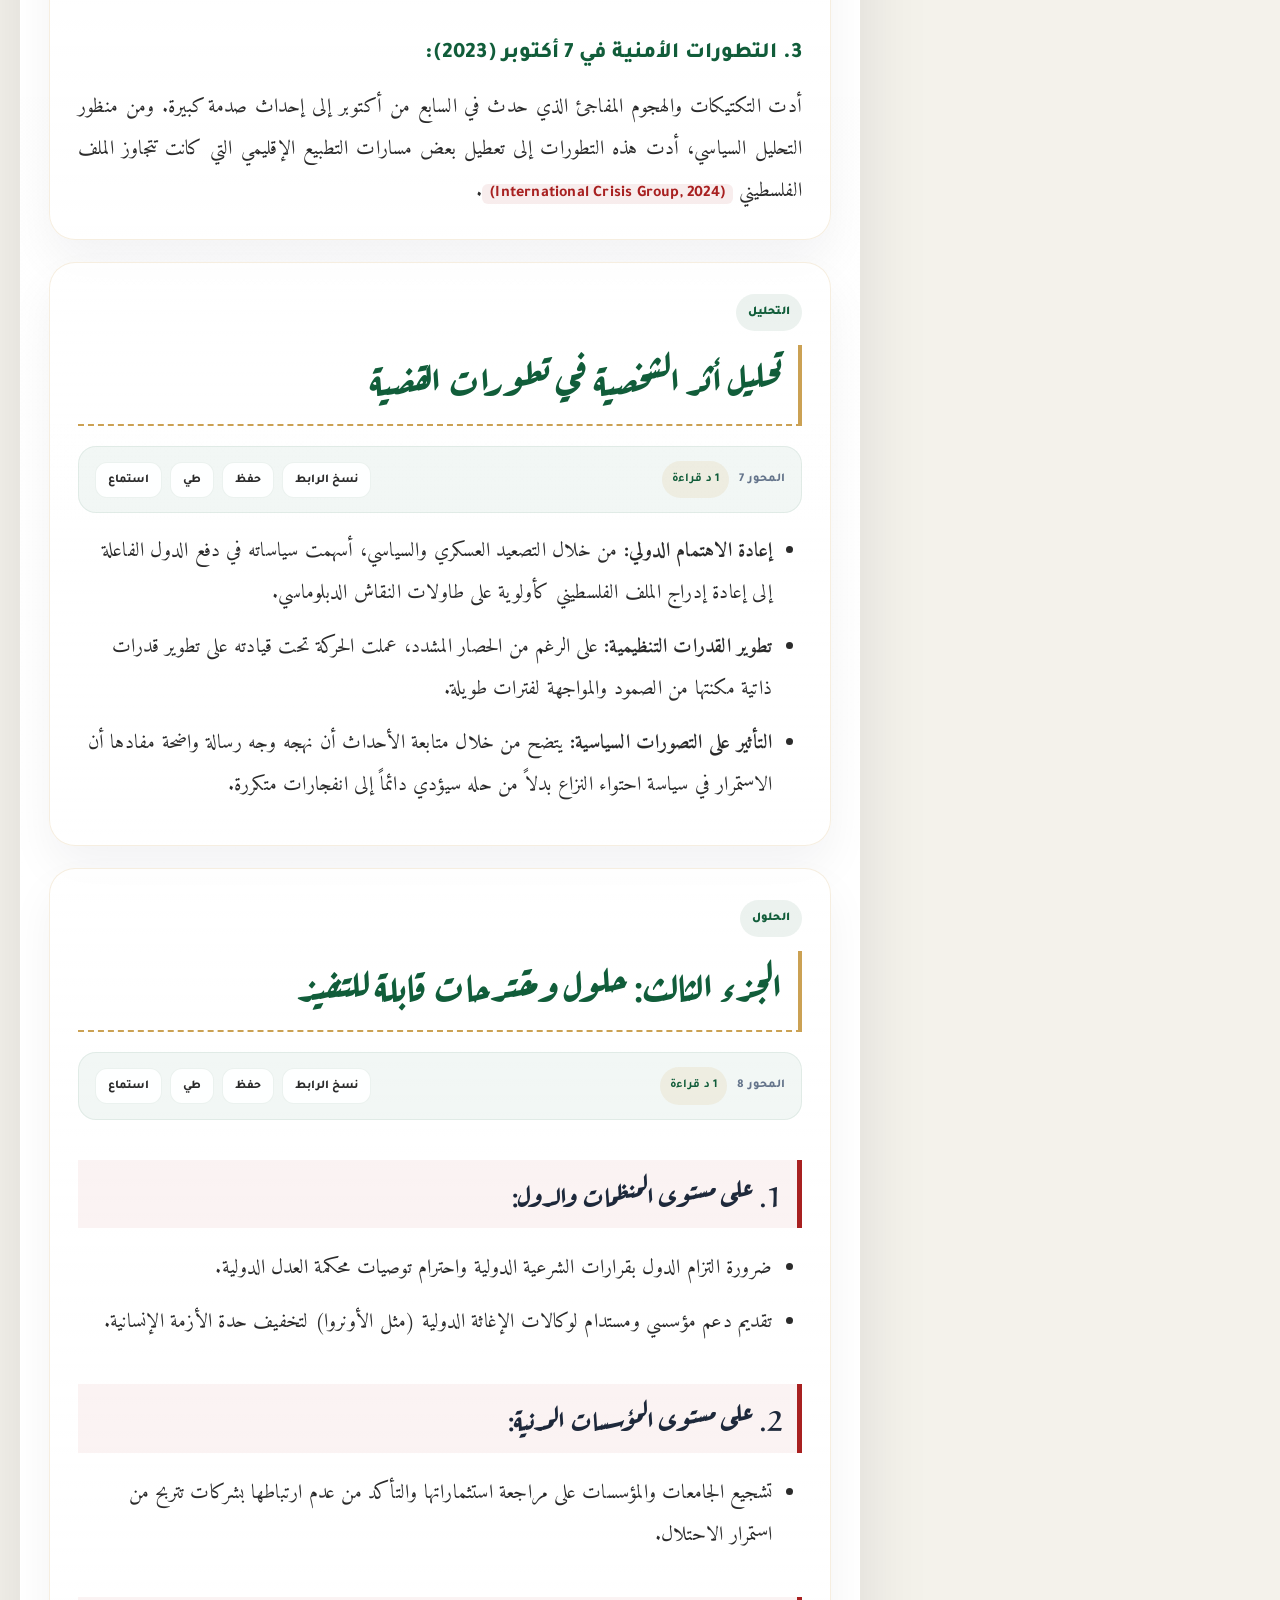
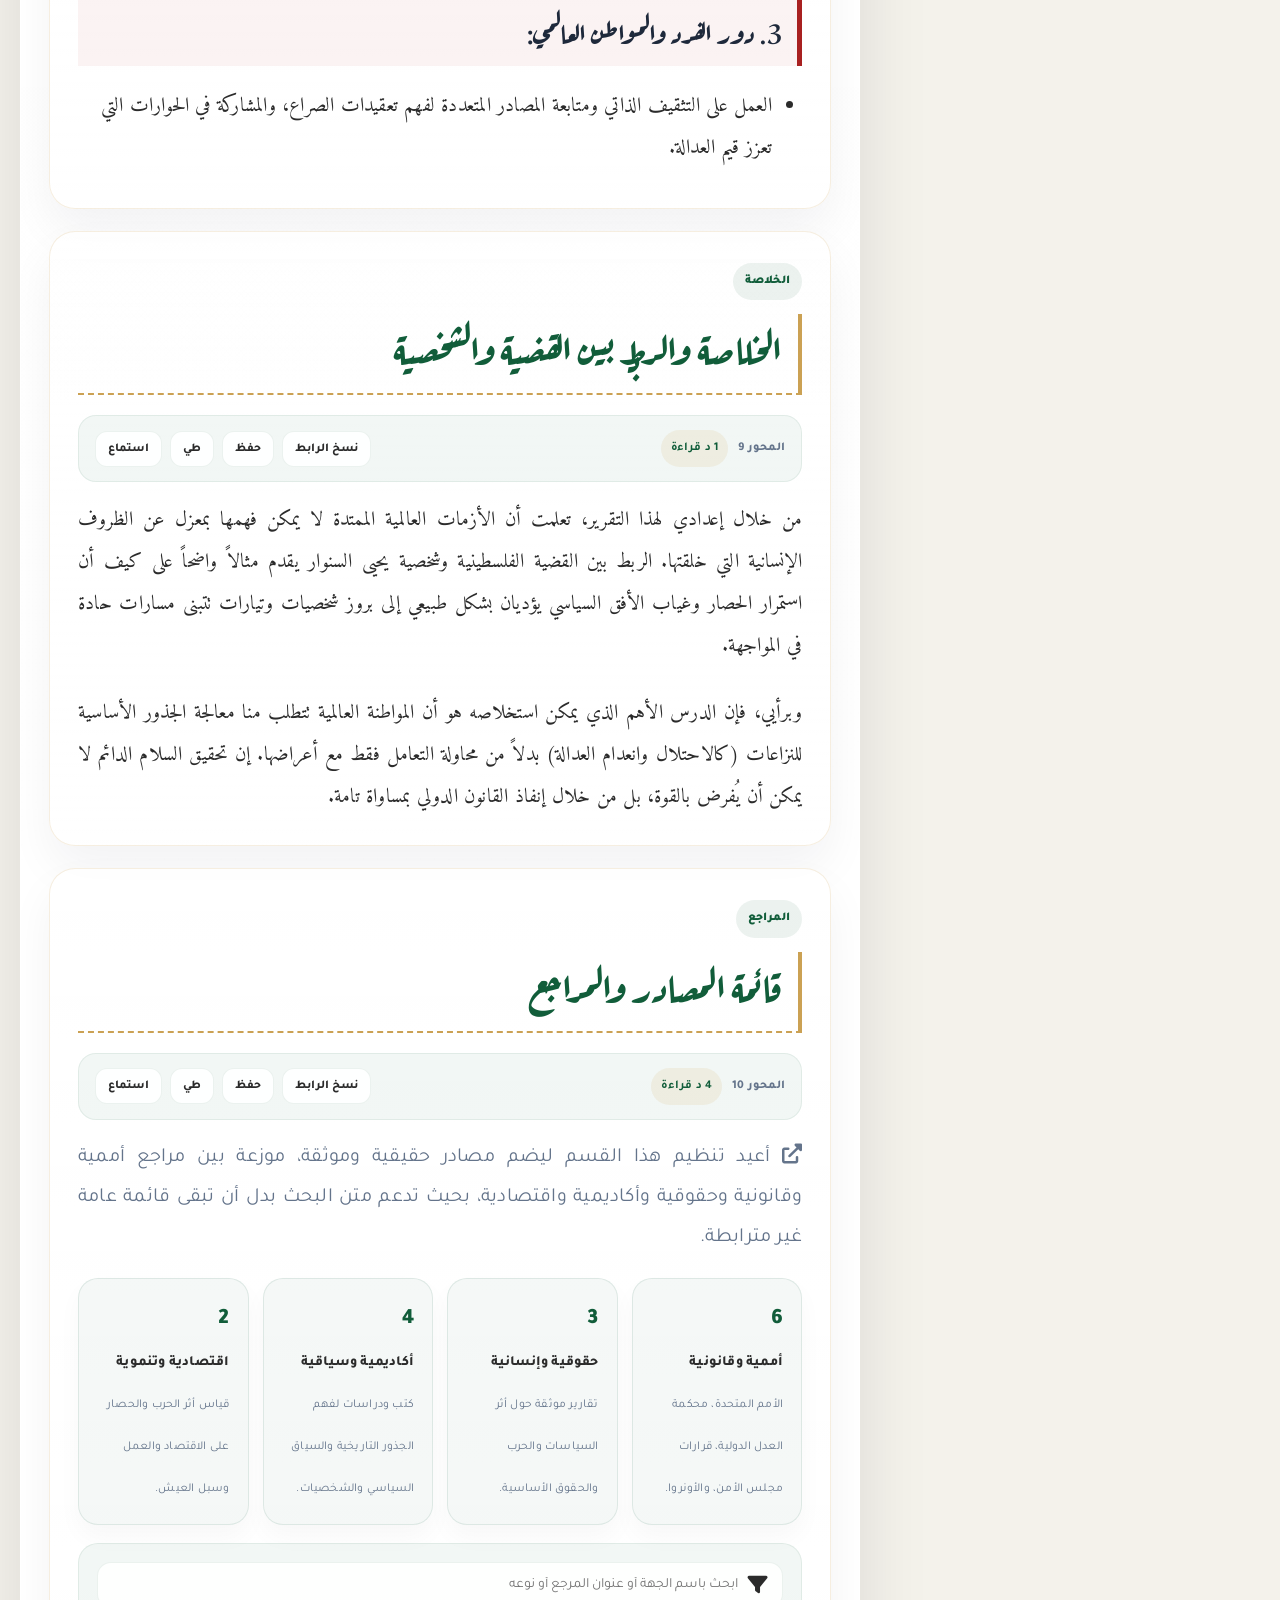
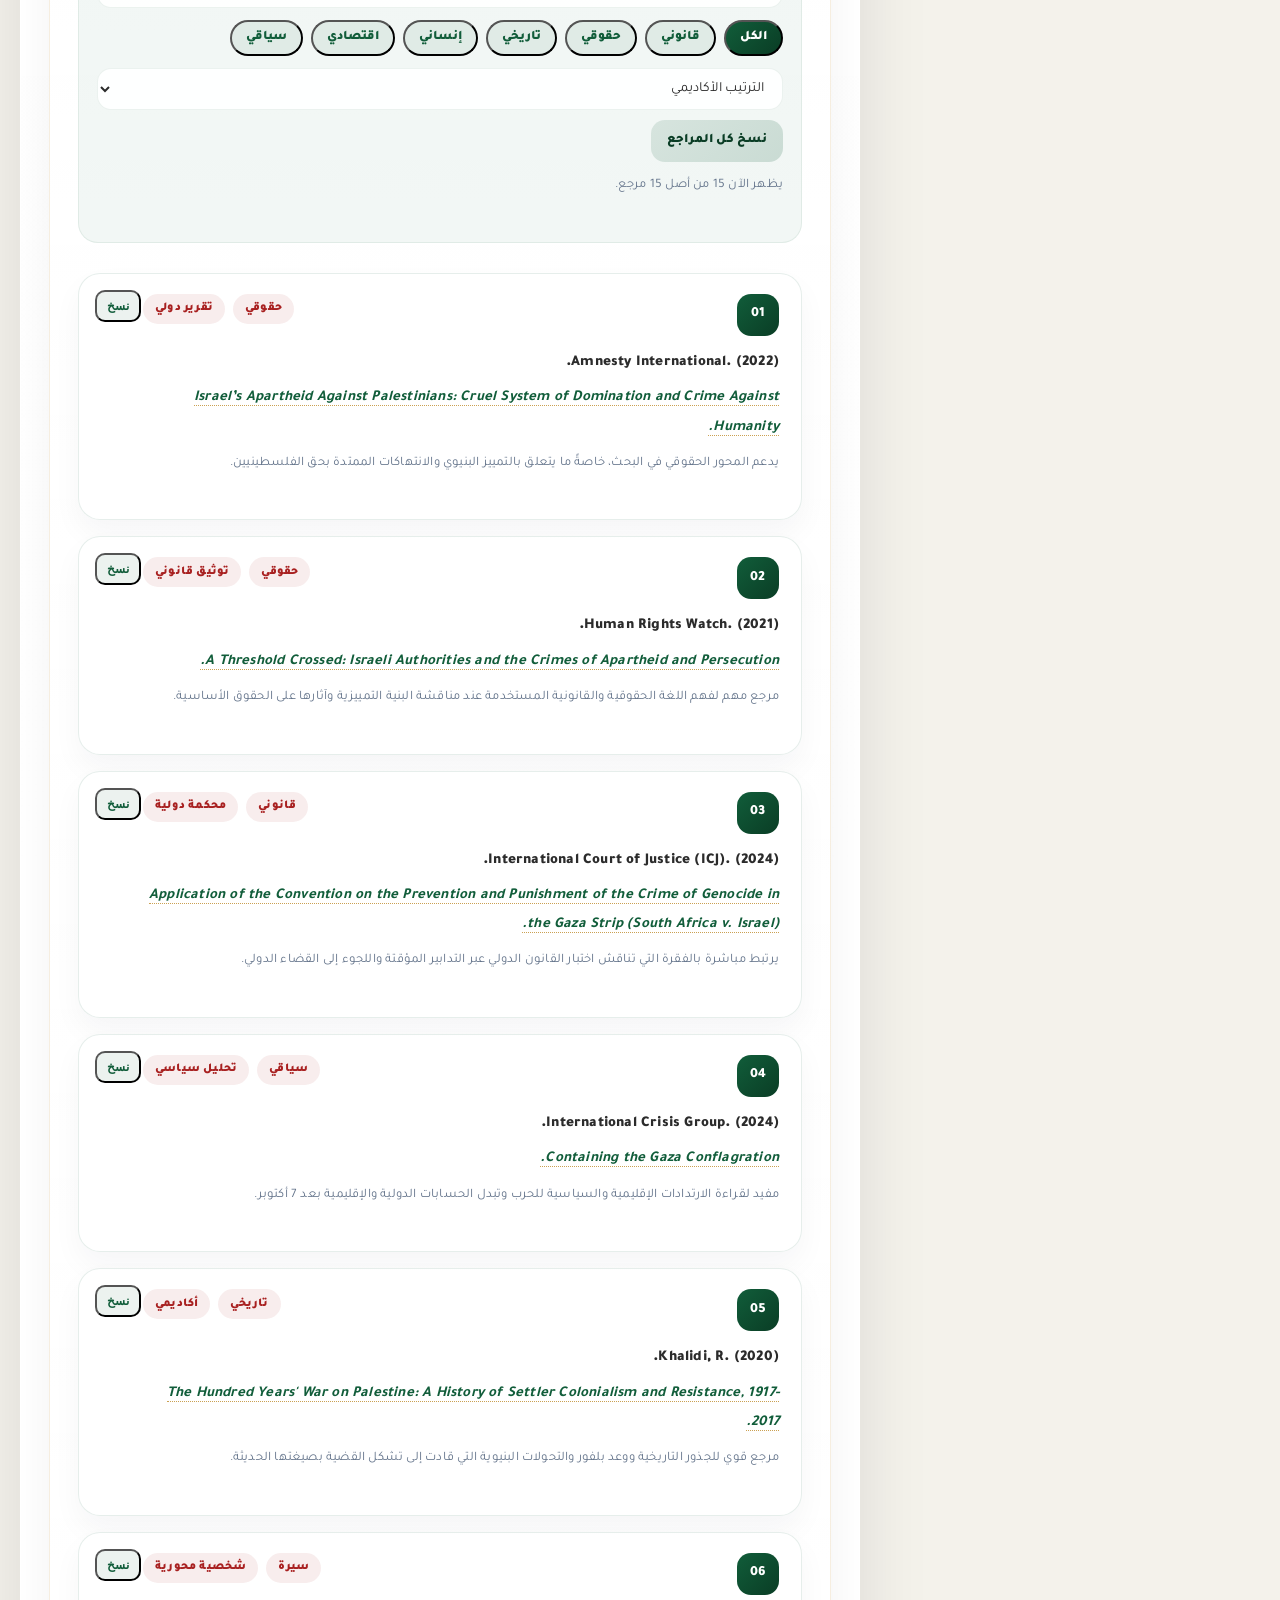
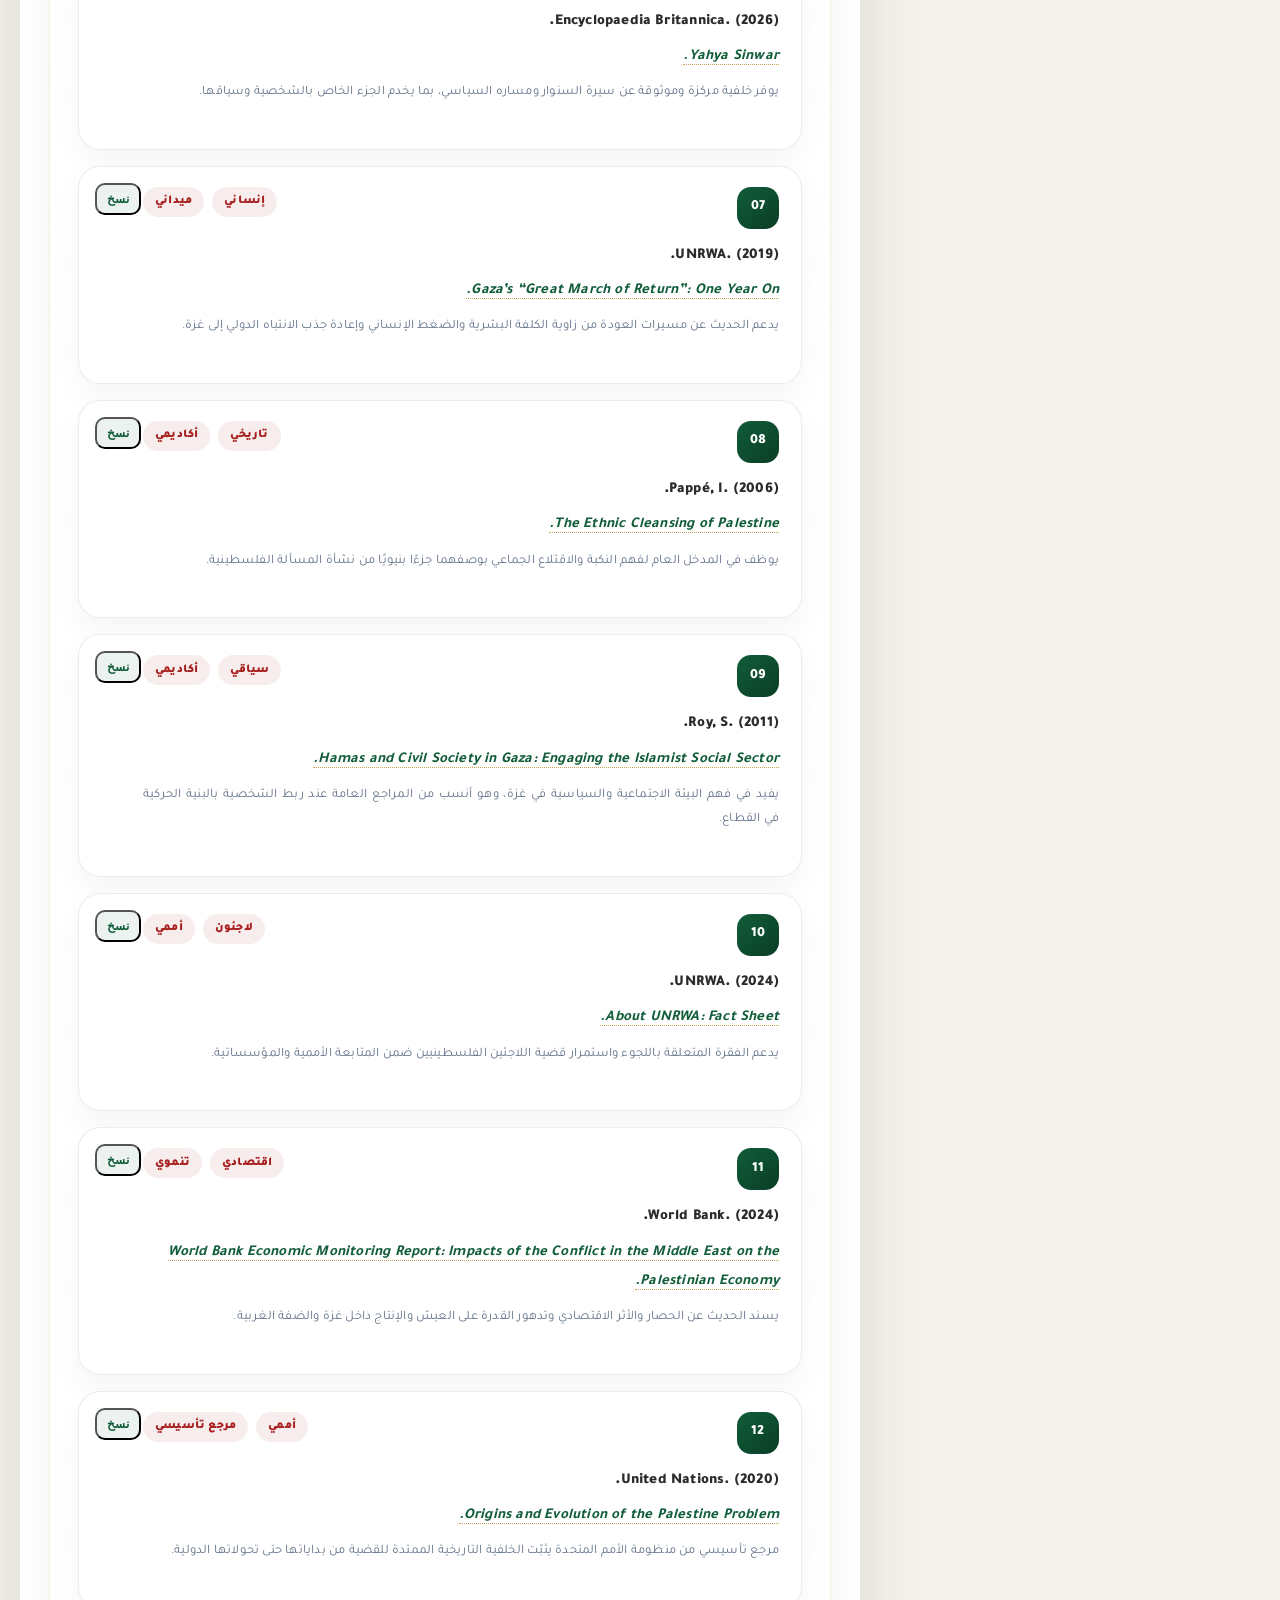
==== commit 99cad5fb: "Update index.html" ====
--- a/index.html
+++ b/index.html
@@ -88,7 +88,7 @@
         <div class="student-badge">
             <p><i class="fas fa-user-graduate"></i> الباحث: <strong>بدر   </strong></p>
             <p><i class="fas fa-id-badge"></i> الرقم الجامعي: <strong>00000</strong></p>
-            <p><i class="fas fa-book-open"></i> المقرر: المواطنة العالمية (EDUC2023) - ربيع 2026</p>
+            <p><i class="fas fa-book-open"></i> المقرر: المواطنة العالمية (EDUC2023) - خريف 2026</p>
         </div>
 
         <div class="hero-metrics" aria-label="مؤشرات البحث">
